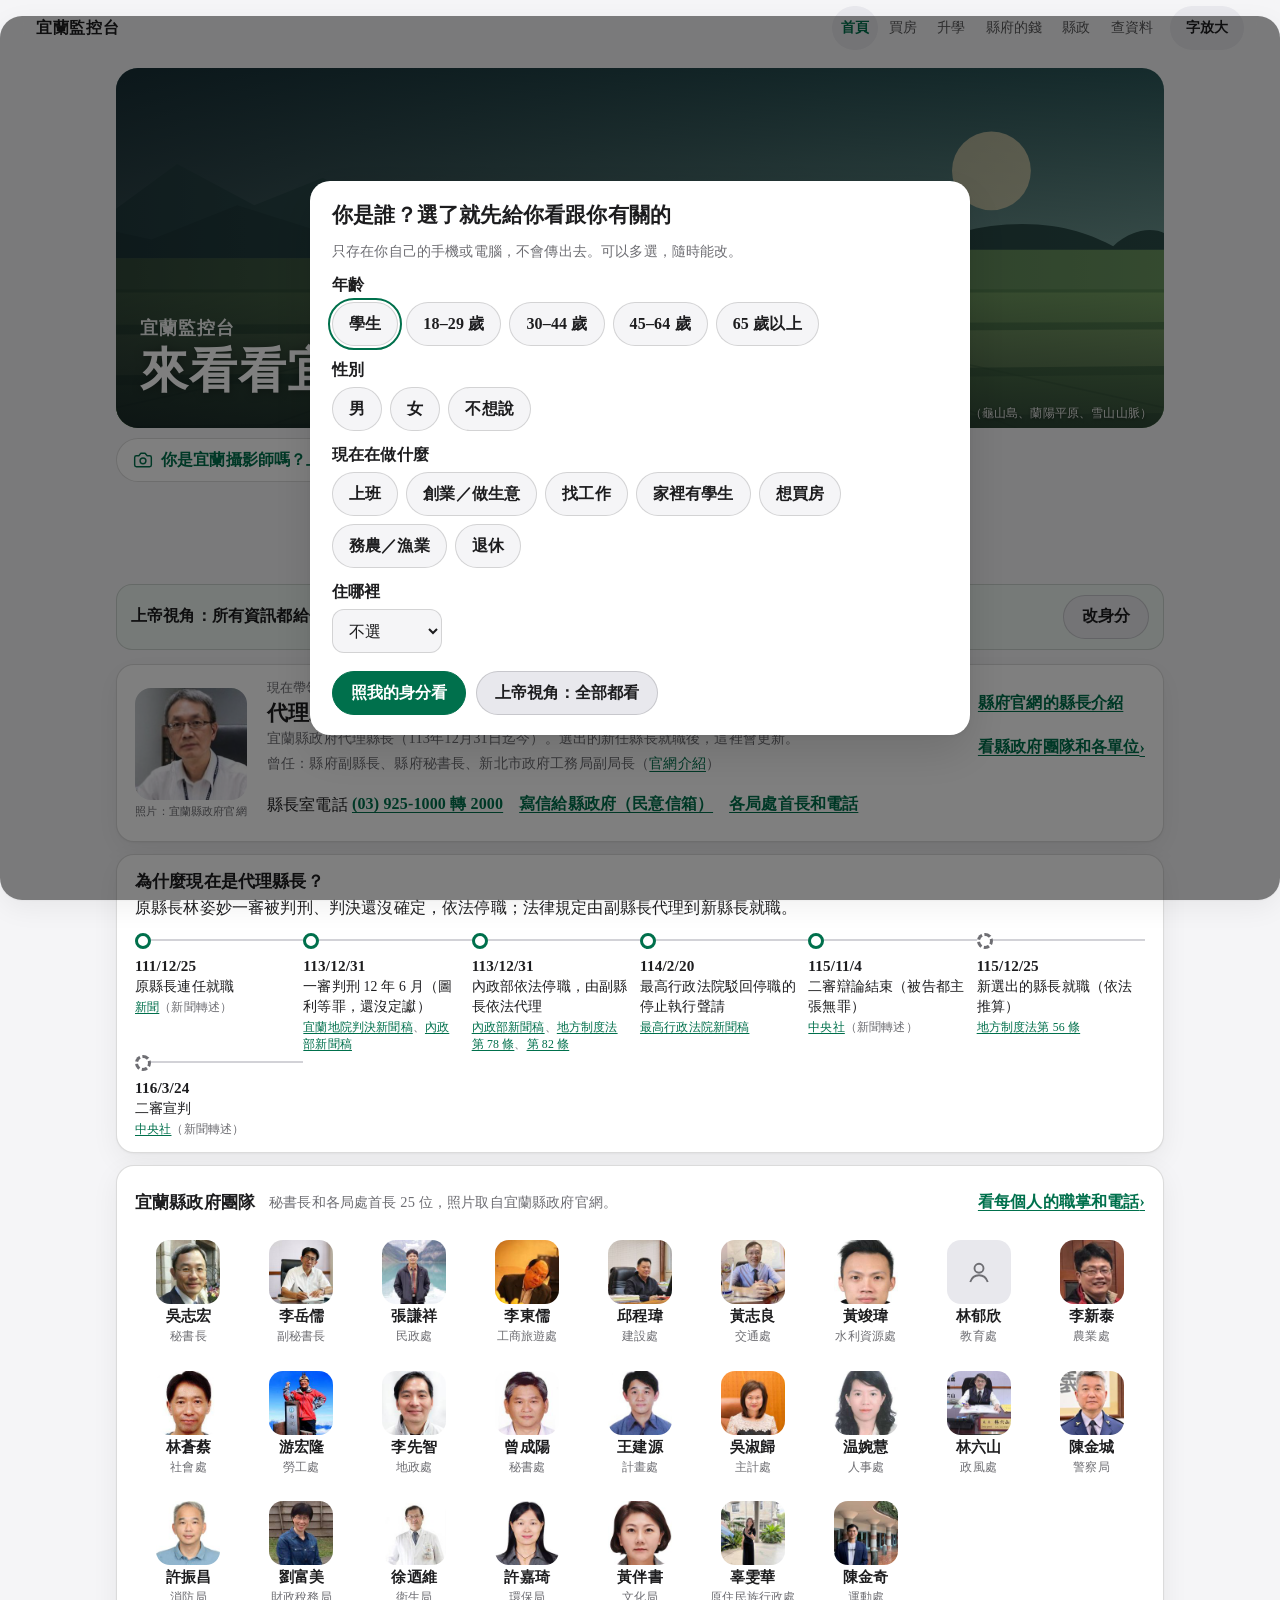
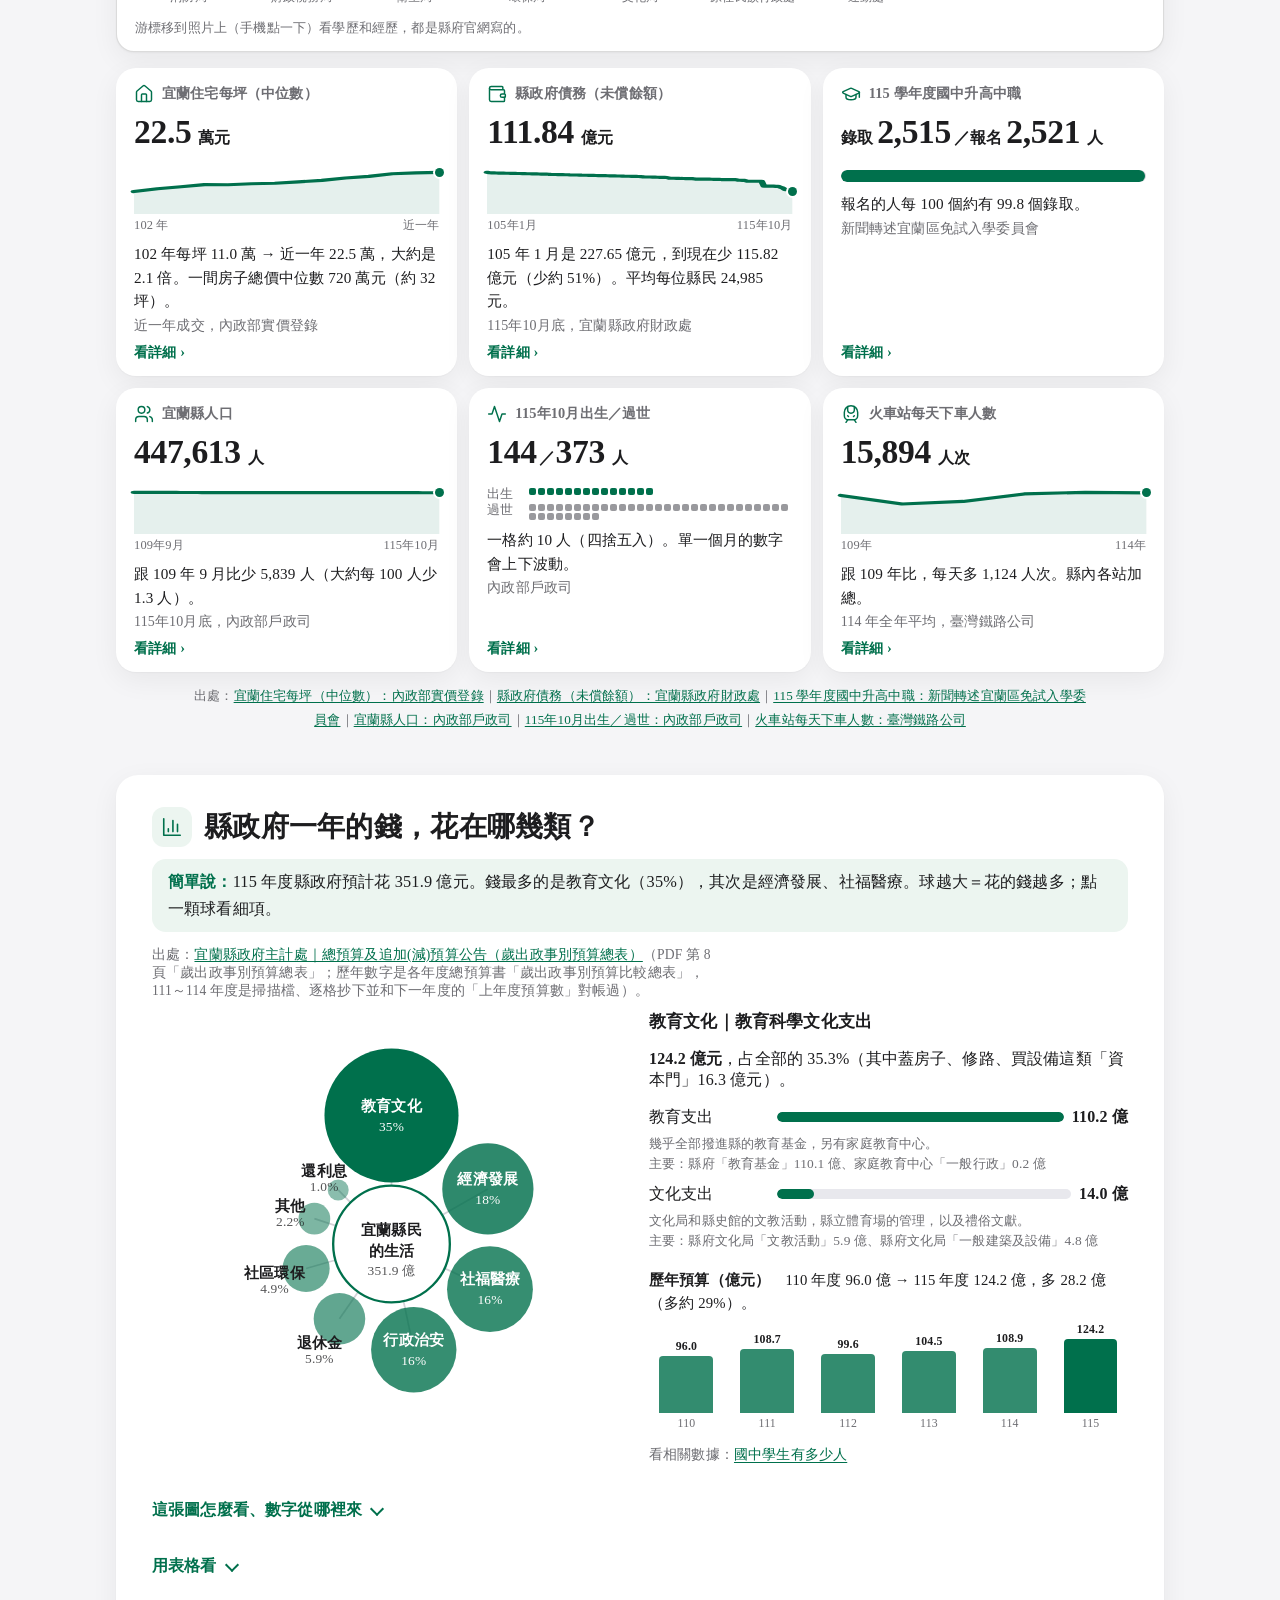
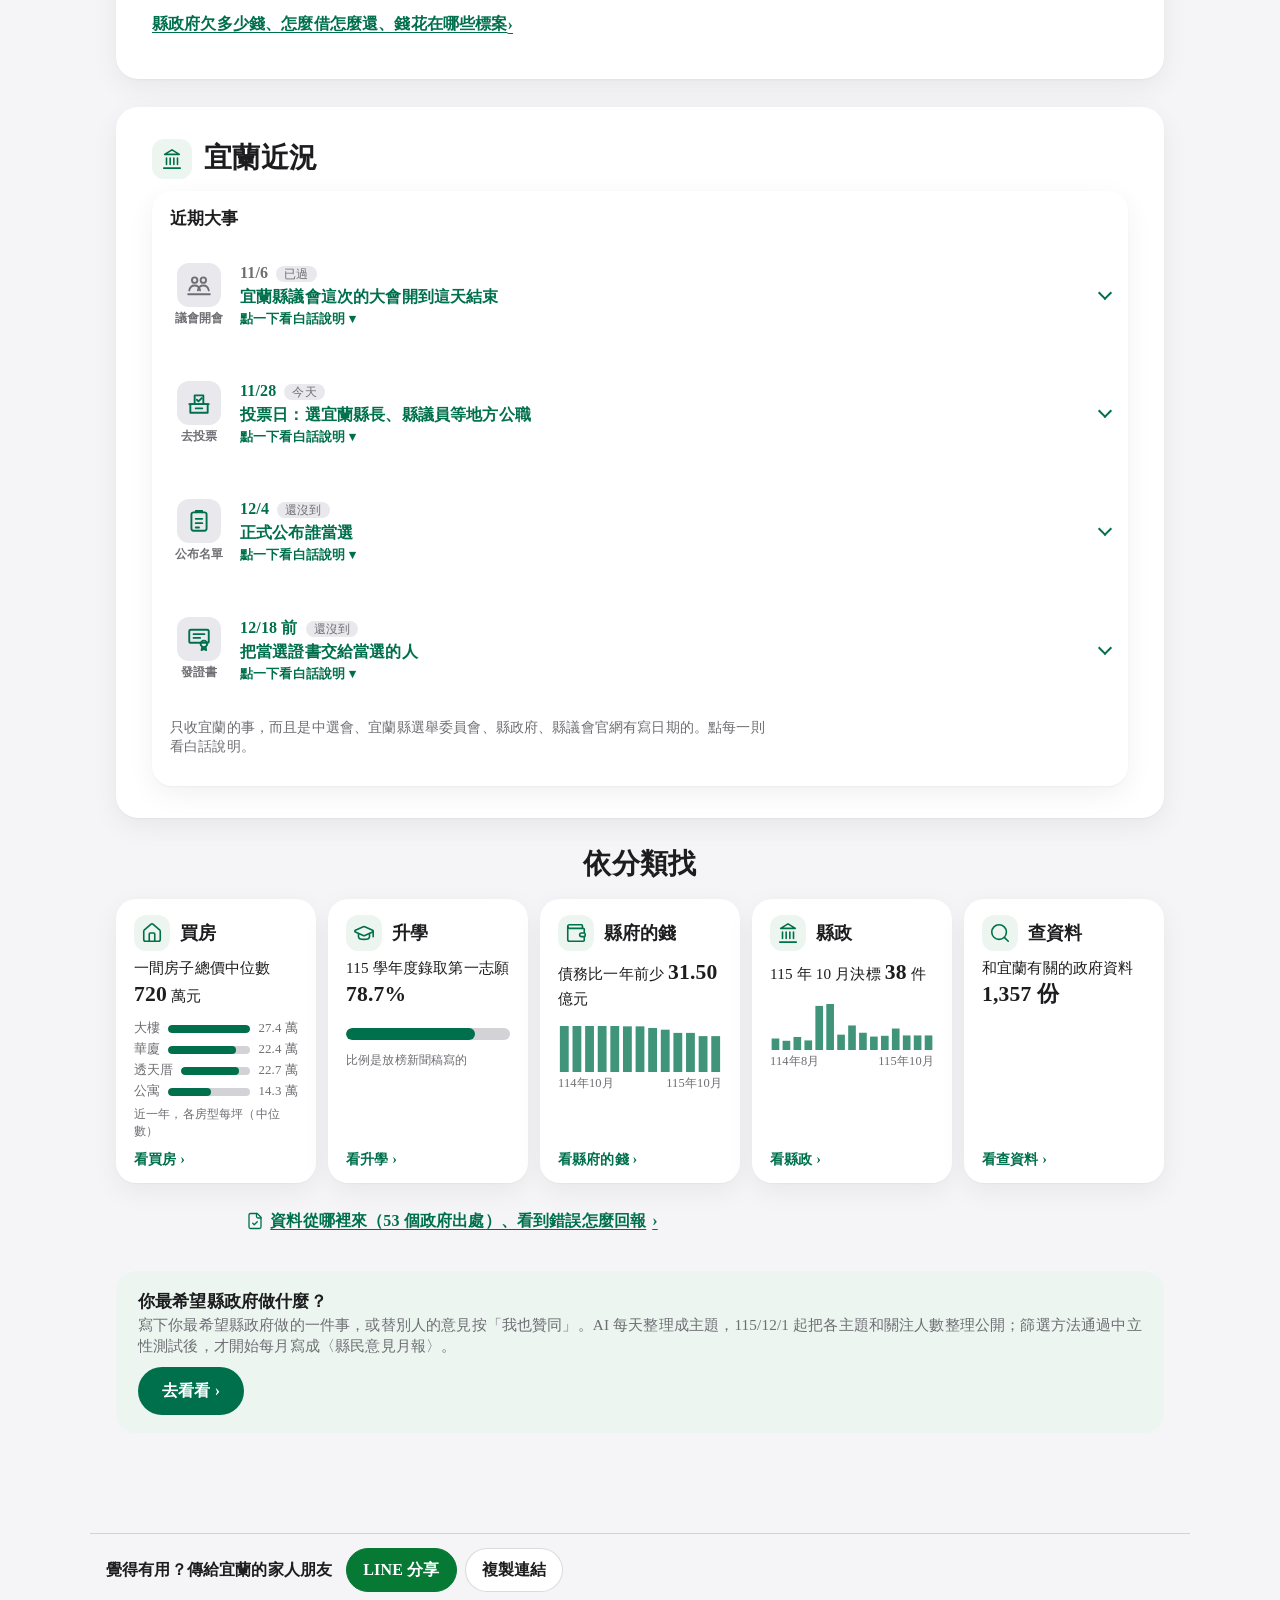
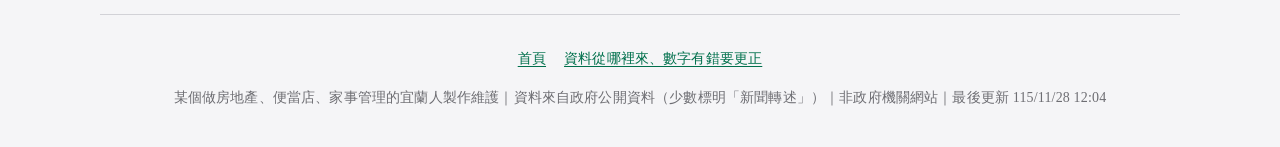
==== index.html @ f39eb2ba "更新 2026-11-28 12:04" ====
<!doctype html>
<html lang="zh-Hant-TW" data-page="home"><head><meta charset="utf-8">
<meta name="viewport" content="width=device-width,initial-scale=1,viewport-fit=cover">
<title>宜蘭監控台</title>
<meta name="description" content="來看看宜蘭的健康狀況：宜蘭縣政府欠多少錢、錢花在哪、辦事要多久、議會通過了什麼，用政府公開資料一頁看懂；每天自動更新，每一個數字都附原始出處（絕大多數是政府資料，少數標明新聞轉述）。非政府機關網站。">
<meta property="og:type" content="website"><meta property="og:title" content="宜蘭監控台"><meta property="og:description" content="來看看宜蘭的健康狀況：宜蘭縣政府欠多少錢、錢花在哪、辦事要多久、議會通過了什麼，用政府公開資料一頁看懂；每天自動更新，每一個數字都附原始出處（絕大多數是政府資料，少數標明新聞轉述）。非政府機關網站。"><meta property="og:url" content="https://yilan.zengzhisui.com/">
<meta name="theme-color" media="(prefers-color-scheme: light)" content="#f5f5f7"><meta name="theme-color" media="(prefers-color-scheme: dark)" content="#000000">
<link rel="stylesheet" href="assets/board.css?v=d60c2013e5"></head><body>
<a class="skip" href="#main">跳到主要內容</a>
<div class="gnav"><div class="gin"><a class="brand" href="./">宜蘭監控台</a><nav id="nav" aria-label="分類"><a href="./" aria-current=page>首頁</a><a href="house/">買房</a><a href="school/">升學</a><a href="money/">縣府的錢</a><a href="gov/">縣政</a><a href="data/">查資料</a></nav><details class="toc" id="toc"><summary>目錄</summary><nav class="tocp" aria-label="全部分類和區塊"><ul><li class=tg>首頁</li><li><a href="./"><span class=ti><svg viewBox="0 0 24 24" fill="none" stroke="currentColor" stroke-width="1.75" stroke-linecap="round" stroke-linejoin="round" aria-hidden="true" focusable="false"><path d="M22 7l-8.5 8.5-5-5L2 17"/><path d="M16 7h6v6"/></svg></span><span class=tt><b>首頁</b><small>一眼看懂、所有分類</small></span></a></li><li class=tg>買房</li><li><a href="house/#house"><span class=ti><svg viewBox="0 0 24 24" fill="none" stroke="currentColor" stroke-width="1.75" stroke-linecap="round" stroke-linejoin="round" aria-hidden="true" focusable="false"><path d="M15 21v-8a1 1 0 0 0-1-1h-4a1 1 0 0 0-1 1v8"/><path d="M3 10a2 2 0 0 1 .709-1.528l7-5.999a2 2 0 0 1 2.582 0l7 5.999A2 2 0 0 1 21 10v9a2 2 0 0 1-2 2H5a2 2 0 0 1-2-2z"/></svg></span><span class=tt><b>房價</b><small>宜蘭的房子多少錢？</small></span></a></li><li><a href="house/#buy"><span class=ti><svg viewBox="0 0 24 24" fill="none" stroke="currentColor" stroke-width="1.75" stroke-linecap="round" stroke-linejoin="round" aria-hidden="true" focusable="false"><rect width="16" height="20" x="4" y="2" rx="2"/><line x1="8" x2="16" y1="6" y2="6"/><line x1="16" x2="16" y1="14" y2="18"/><path d="M16 10h.01"/><path d="M12 10h.01"/><path d="M8 10h.01"/><path d="M12 14h.01"/><path d="M8 14h.01"/><path d="M12 18h.01"/><path d="M8 18h.01"/></svg></span><span class=tt><b>買房試算</b><small>買房試算：各鄉鎮大概要多少錢？</small></span></a></li><li><a href="house/#howbuy"><span class=ti><svg viewBox="0 0 24 24" fill="none" stroke="currentColor" stroke-width="1.75" stroke-linecap="round" stroke-linejoin="round" aria-hidden="true" focusable="false"><path d="M22 7l-8.5 8.5-5-5L2 17"/><path d="M16 7h6v6"/></svg></span><span class=tt><b>買房步驟</b><small>在宜蘭買房要怎麼做？</small></span></a></li><li class=tg>升學</li><li><a href="school/#school"><span class=ti><svg viewBox="0 0 24 24" fill="none" stroke="currentColor" stroke-width="1.75" stroke-linecap="round" stroke-linejoin="round" aria-hidden="true" focusable="false"><path d="M21.42 10.922a1 1 0 0 0-.019-1.838L12.83 5.18a2 2 0 0 0-1.66 0L2.6 9.08a1 1 0 0 0 0 1.832l8.57 3.908a2 2 0 0 0 1.66 0z"/><path d="M22 10v6"/><path d="M6 12.5V16a6 3 0 0 0 12 0v-3.5"/></svg></span><span class=tt><b>升學</b><small>國中升高中職，要幾分才進得去？</small></span></a></li><li class=tg>縣府的錢</li><li><a href="money/#finance"><span class=ti><svg viewBox="0 0 24 24" fill="none" stroke="currentColor" stroke-width="1.75" stroke-linecap="round" stroke-linejoin="round" aria-hidden="true" focusable="false"><path d="M19 7V4a1 1 0 0 0-1-1H5a2 2 0 0 0 0 4h15a1 1 0 0 1 1 1v4h-3a2 2 0 0 0 0 4h3a1 1 0 0 0 1-1v-2a1 1 0 0 0-1-1"/><path d="M3 5v14a2 2 0 0 0 2 2h15a1 1 0 0 0 1-1v-4"/></svg></span><span class=tt><b>欠多少錢</b><small>縣政府欠了多少錢？</small></span></a></li><li><a href="money/#impact"><span class=ti><svg viewBox="0 0 24 24" fill="none" stroke="currentColor" stroke-width="1.75" stroke-linecap="round" stroke-linejoin="round" aria-hidden="true" focusable="false"><path d="M3 3v18h18"/><path d="M18 17V9M13 17V5M8 17v-3"/></svg></span><span class=tt><b>預算分類</b><small>縣政府一年的錢，花在哪幾類？</small></span></a></li><li><a href="money/#tender"><span class=ti><svg viewBox="0 0 24 24" fill="none" stroke="currentColor" stroke-width="1.75" stroke-linecap="round" stroke-linejoin="round" aria-hidden="true" focusable="false"><path d="M6 22V4a2 2 0 0 1 2-2h8a2 2 0 0 1 2 2v18Z"/><path d="M6 12H4a2 2 0 0 0-2 2v6a2 2 0 0 0 2 2h2"/><path d="M18 9h2a2 2 0 0 1 2 2v9a2 2 0 0 1-2 2h-2"/><path d="M10 6h4M10 10h4M10 14h4M10 18h4"/></svg></span><span class=tt><b>錢花在哪</b><small>縣政府的錢花在哪？</small></span></a></li><li class=tg>縣政</li><li><a href="gov/#team"><span class=ti><svg viewBox="0 0 24 24" fill="none" stroke="currentColor" stroke-width="1.75" stroke-linecap="round" stroke-linejoin="round" aria-hidden="true" focusable="false"><path d="M16 21v-2a4 4 0 0 0-4-4H6a4 4 0 0 0-4 4v2"/><circle cx="9" cy="7" r="4"/><path d="M22 21v-2a4 4 0 0 0-3-3.87M16 3.13a4 4 0 0 1 0 7.75"/></svg></span><span class=tt><b>縣府團隊</b><small>縣政府由誰負責？各單位管什麼？</small></span></a></li><li><a href="gov/#speed"><span class=ti><svg viewBox="0 0 24 24" fill="none" stroke="currentColor" stroke-width="1.75" stroke-linecap="round" stroke-linejoin="round" aria-hidden="true" focusable="false"><path d="M10 2h4M12 14l3-3"/><circle cx="12" cy="14" r="8"/></svg></span><span class=tt><b>辦事天數</b><small>政府辦一件事要多久？</small></span></a></li><li><a href="gov/#policy"><span class=ti><svg viewBox="0 0 24 24" fill="none" stroke="currentColor" stroke-width="1.75" stroke-linecap="round" stroke-linejoin="round" aria-hidden="true" focusable="false"><path d="m3 11 18-5v12L3 14v-3z"/><path d="M11.6 16.8a3 3 0 1 1-5.8-1.6"/></svg></span><span class=tt><b>縣府施政</b><small>縣政府最近在做什麼？</small></span></a></li><li><a href="gov/#council"><span class=ti><svg viewBox="0 0 24 24" fill="none" stroke="currentColor" stroke-width="1.75" stroke-linecap="round" stroke-linejoin="round" aria-hidden="true" focusable="false"><path d="M3 22h18M6 18v-7M10 18v-7M14 18v-7M18 18v-7"/><path d="M12 2 20 7H4z"/></svg></span><span class=tt><b>議會</b><small>縣議會通過了什麼？</small></span></a></li><li><a href="gov/#leader"><span class=ti><svg viewBox="0 0 24 24" fill="none" stroke="currentColor" stroke-width="1.75" stroke-linecap="round" stroke-linejoin="round" aria-hidden="true" focusable="false"><path d="M19 21v-2a4 4 0 0 0-4-4H9a4 4 0 0 0-4 4v2"/><circle cx="12" cy="7" r="4"/></svg></span><span class=tt><b>施政摘錄</b><small>縣府施政報告摘錄：做了什麼、正在做什麼</small></span></a></li><li><a href="gov/#voice"><span class=ti><svg viewBox="0 0 24 24" fill="none" stroke="currentColor" stroke-width="1.75" stroke-linecap="round" stroke-linejoin="round" aria-hidden="true" focusable="false"><path d="M21 15a2 2 0 0 1-2 2H7l-4 4V5a2 2 0 0 1 2-2h14a2 2 0 0 1 2 2z"/><path d="M8 9h8M8 13h5"/></svg></span><span class=tt><b>意見箱</b><small>你最希望縣政府做什麼？</small></span></a></li><li class=tg>查資料</li><li><a href="data/#trends"><span class=ti><svg viewBox="0 0 24 24" fill="none" stroke="currentColor" stroke-width="1.75" stroke-linecap="round" stroke-linejoin="round" aria-hidden="true" focusable="false"><path d="M22 7l-8.5 8.5-5-5L2 17"/><path d="M16 7h6v6"/></svg></span><span class=tt><b>趨勢</b><small>宜蘭這幾年怎麼變？</small></span></a></li><li><a href="data/#pop-change"><span class=ti><svg viewBox="0 0 24 24" fill="none" stroke="currentColor" stroke-width="1.75" stroke-linecap="round" stroke-linejoin="round" aria-hidden="true" focusable="false"><path d="M22 12h-4l-3 9L9 3l-3 9H2"/></svg></span><span class=tt><b>出生死亡</b><small>宜蘭每個月生多少寶寶、走了多少人、多少人搬來搬走？</small></span></a></li><li><a href="data/#numbers"><span class=ti><svg viewBox="0 0 24 24" fill="none" stroke="currentColor" stroke-width="1.75" stroke-linecap="round" stroke-linejoin="round" aria-hidden="true" focusable="false"><path d="M3 3v18h18"/><path d="M18 17V9M13 17V5M8 17v-3"/></svg></span><span class=tt><b>基本數字</b><small>宜蘭的基本數字</small></span></a></li><li><a href="data/#radar"><span class=ti><svg viewBox="0 0 24 24" fill="none" stroke="currentColor" stroke-width="1.75" stroke-linecap="round" stroke-linejoin="round" aria-hidden="true" focusable="false"><circle cx="11" cy="11" r="8"/><path d="m21 21-4.3-4.3"/></svg></span><span class=tt><b>找資料</b><small>還有哪些政府資料可以查？</small></span></a></li><li><a href="data/#words"><span class=ti><svg viewBox="0 0 24 24" fill="none" stroke="currentColor" stroke-width="1.75" stroke-linecap="round" stroke-linejoin="round" aria-hidden="true" focusable="false"><path d="M2 3h6a4 4 0 0 1 4 4v14a3 3 0 0 0-3-3H2z"/><path d="M22 3h-6a4 4 0 0 0-4 4v14a3 3 0 0 1 3-3h7z"/></svg></span><span class=tt><b>名詞解釋</b><small>看不懂的詞，看這裡</small></span></a></li><li><a href="data/#about"><span class=ti><svg viewBox="0 0 24 24" fill="none" stroke="currentColor" stroke-width="1.75" stroke-linecap="round" stroke-linejoin="round" aria-hidden="true" focusable="false"><path d="M15 2H6a2 2 0 0 0-2 2v16a2 2 0 0 0 2 2h12a2 2 0 0 0 2-2V7Z"/><path d="M14 2v4a2 2 0 0 0 2 2h4"/><path d="m9 15 2 2 4-4"/></svg></span><span class=tt><b>資料從哪裡來</b><small>資料從哪裡來？有錯怎麼辦？</small></span></a></li></ul></nav></details><span class="btap"><button type="button" id="bigbtn" aria-pressed="false">字放大</button></span></div></div>
<div class="wrap">
<header class="hero hbn" id="top">
<div class=hban><svg class=hart viewBox="0 0 1600 420" preserveAspectRatio="xMidYMid slice" aria-hidden="true">
<defs><linearGradient id=hsky x1=0 y1=0 x2=0 y2=1><stop offset=0 stop-color="#2d5a5c"/><stop offset=.7 stop-color="#8fb8ad"/><stop offset=1 stop-color="#d9e4cf"/></linearGradient>
<linearGradient id=hsea x1=0 y1=0 x2=0 y2=1><stop offset=0 stop-color="#5f9a97"/><stop offset=1 stop-color="#3f7b79"/></linearGradient></defs>
<rect width=1600 height=420 fill="url(#hsky)"/>
<circle cx=1210 cy=120 r=46 fill="#f3e6bd" opacity=.75 />
<path d="M0 205 L90 150 L170 178 L260 112 L350 160 L430 128 L520 176 L610 140 L700 186 L760 205 Z" fill="#46766e"/>
<path d="M0 222 L120 176 L230 200 L330 160 L450 198 L560 172 L680 210 L760 222 Z" fill="#3a675f"/>
<rect x=700 y=212 width=900 height=48 fill="url(#hsea)"/>
<path d="M1120 214 C1150 196 1196 182 1246 182 C1296 182 1330 196 1352 208 C1364 196 1384 186 1404 190 C1420 194 1428 206 1432 214 Z" fill="#2c4f4a"/>
<path d="M0 222 L760 222 L700 212 L1600 212 L1600 260 L0 260 Z" fill="#6e9b63"/>
<path d="M0 258 H1600 V420 H0 Z" fill="#5d8c55"/>
<path d="M0 262 L1600 262 L1600 296 L0 300 Z" fill="#7aa766"/>
<path d="M0 312 L1600 304 L1600 346 L0 360 Z" fill="#87b06f"/>
<path d="M0 372 L1600 356 L1600 400 L0 420 Z" fill="#6f9e60"/>
<path d="M800 262 L640 420 M800 262 L960 420 M800 262 L1240 420 M800 262 L360 420 M800 262 L80 420 M800 262 L1520 420" stroke="#4f7d49" stroke-width="2" opacity=.45 fill=none />
<g fill="#e9e4d4" opacity=.9><rect x=930 y=238 width=26 height=16 rx=2 /><rect x=966 y=232 width=18 height=22 rx=2 /><rect x=1010 y=240 width=30 height=14 rx=2 /><rect x=540 y=242 width=22 height=13 rx=2 /><rect x=572 y=236 width=16 height=19 rx=2 /></g>
</svg><div class=hbt><p class="eyebrow">宜蘭監控台</p><h1>來看看宜蘭的<wbr>健康狀況</h1></div><p class=hbc>插畫：宜蘭監控台自繪（龜山島、蘭陽平原、雪山山脈）</p></div><details class=hup id=upl><summary><svg viewBox="0 0 24 24" fill="none" stroke="currentColor" stroke-width="1.75" stroke-linecap="round" stroke-linejoin="round" aria-hidden="true" focusable="false"><path d="M14.5 4h-5L7 7H4a2 2 0 0 0-2 2v9a2 2 0 0 0 2 2h16a2 2 0 0 0 2-2V9a2 2 0 0 0-2-2h-3l-2.5-3z"/><circle cx="12" cy="13" r="3.5"/></svg>你是宜蘭攝影師嗎？上傳你的宜蘭照</summary><div class=hupb><p><b>審核通過的照片會輪流放在上面的大圖，並標上你的署名。</b></p><form class=upf novalidate><label class=upic><input type=file name=f accept="image/jpeg,image/png,image/webp"><span>選一張照片</span></label><img class=upv alt="你選的照片預覽" hidden><label>在哪裡拍的<select name=town><option value="">選鄉鎮市</option><option>宜蘭市</option><option>羅東鎮</option><option>蘇澳鎮</option><option>頭城鎮</option><option>礁溪鄉</option><option>壯圍鄉</option><option>員山鄉</option><option>冬山鄉</option><option>五結鄉</option><option>三星鄉</option><option>大同鄉</option><option>南澳鄉</option></select></label><label>署名（可不填）<input name=nm maxlength=20 placeholder="宜蘭鄉親" autocomplete=off></label><label>一句話說明（可不填）<input name=cap maxlength=30 placeholder="例：冬山河的早晨" autocomplete=off></label><label class=upck><input type=checkbox name=ok>這是我自己拍的；同意本站免費展示並標上署名，之後可以用查詢碼撤回。</label><input name=hp tabindex=-1 autocomplete=off class=vh aria-hidden=true><button type=submit class=upgo>送出照片</button><p class=upm role=status></p></form><ul class=sub><li>只收宜蘭的風景、街景、生活照；畫面不要有看得出是誰的人臉、車牌、門牌。</li><li>每張先審核才上架；照片會重新壓縮並拿掉拍攝位置等資料，不用留電話。</li></ul><details class=upq><summary>查進度、撤回照片</summary><form class=uqf><label>查詢碼<input name=code maxlength=8 autocomplete=off></label><button type=submit value=status>查進度</button><button type=submit value=withdraw>撤回</button><p class=uqm role=status></p></form></details></div></details>
<p class="tag">房價、升學、縣政府的錢、縣政、所有政府公開資料，點卡片看詳細和出處。</p>
<div class="badges"><span class="badge">非政府機關網站</span><span class="badge">最後更新 115/11/28 12:04</span><span class="badge">每天自動更新</span></div>
</header>
<main id="main">
<div class=idbar hidden><span class=idt></span><span class=idbtn><button type=button class=idch>改身分</button><button type=button class=idgo2>上帝視角</button></span><span class=idpick></span></div>
<section class="hd1 hdg" aria-label="現在帶領宜蘭縣政府的人"><figure class=hdf><img src="assets/team/1_head.jpg" alt="代理縣長 林茂盛 的照片（宜蘭縣政府官網）" width=112 height=112 decoding=async><figcaption>照片：宜蘭縣政府官網</figcaption></figure><span class=hdt><small>現在帶領宜蘭縣政府的人</small><b>代理縣長　林茂盛</b><span class=sub>宜蘭縣政府代理縣長（113年12月31日迄今）。選出的新任縣長就職後，這裡會更新。</span><span class=hdx>曾任：縣府副縣長、縣府秘書長、新北市政府工務局副局長（<a href="https://www.e-land.gov.tw/cp.aspx?n=2700" target="_blank" rel="noopener">官網介紹<span class=vh>（另開新視窗）</span></a>）</span></span><span class=hdc2><span>縣長室電話 <a href="tel:+88639251000,2000">(03) 925-1000 轉 2000</a></span><span><a href="https://www.e-land.gov.tw/cp.aspx?n=2743" target="_blank" rel="noopener">寫信給縣政府（民意信箱）<span class=vh>（另開新視窗）</span></a></span><span><a href="https://www.e-land.gov.tw/cp.aspx?n=2704" target="_blank" rel="noopener">各局處首長和電話<span class=vh>（另開新視窗）</span></a></span></span><span class=hdm><a href="https://www.e-land.gov.tw/cp.aspx?n=2700" target="_blank" rel="noopener">縣府官網的縣長介紹<span class=vh>（另開新視窗）</span></a><a href="gov/#team">看縣政府團隊和各單位 <span aria-hidden=true>›</span></a></span></section><section class=why aria-label="為什麼現在是代理縣長"><h3>為什麼現在是代理縣長？</h3><p>原縣長林姿妙一審被判刑、判決還沒確定，依法停職；法律規定由副縣長代理到新縣長就職。</p><ol class=wtl><li class=""><b>111/12/25</b>原縣長連任就職<span class=sub><a href="https://www.nownews.com/news/6010411" target="_blank" rel="noopener">新聞<span class=vh>（另開新視窗）</span></a>（新聞轉述）</span></li><li class=""><b>113/12/31</b>一審判刑 12 年 6 月（圖利等罪，還沒定讞）<span class=sub><a href="https://www.judicial.gov.tw/tw/cp-1888-1229132-35b47-1.html" target="_blank" rel="noopener">宜蘭地院判決新聞稿<span class=vh>（另開新視窗）</span></a>、<a href="https://www.moi.gov.tw/News_Content.aspx?n=4&amp;s=324430" target="_blank" rel="noopener">內政部新聞稿<span class=vh>（另開新視窗）</span></a></span></li><li class=""><b>113/12/31</b>內政部依法停職，由副縣長依法代理<span class=sub><a href="https://www.moi.gov.tw/News_Content.aspx?n=4&amp;s=324430" target="_blank" rel="noopener">內政部新聞稿<span class=vh>（另開新視窗）</span></a>、<a href="https://law.moj.gov.tw/LawClass/LawSingle.aspx?pcode=A0040003&amp;flno=78" target="_blank" rel="noopener">地方制度法第 78 條<span class=vh>（另開新視窗）</span></a>、<a href="https://law.moj.gov.tw/LawClass/LawSingle.aspx?pcode=A0040003&amp;flno=82" target="_blank" rel="noopener">第 82 條<span class=vh>（另開新視窗）</span></a></span></li><li class=""><b>114/2/20</b>最高行政法院駁回停職的停止執行聲請<span class=sub><a href="https://www.judicial.gov.tw/tw/cp-1888-1257606-994c8-1.html" target="_blank" rel="noopener">最高行政法院新聞稿<span class=vh>（另開新視窗）</span></a></span></li><li class=""><b>115/11/4</b>二審辯論結束（被告都主張無罪）<span class=sub><a href="https://www.cna.com.tw/news/asoc/202611040277.aspx" target="_blank" rel="noopener">中央社<span class=vh>（另開新視窗）</span></a>（新聞轉述）</span></li><li class="fut"><b>115/12/25</b>新選出的縣長就職（依法推算）<span class=sub><a href="https://law.moj.gov.tw/LawClass/LawSingle.aspx?pcode=A0040003&amp;flno=56" target="_blank" rel="noopener">地方制度法第 56 條<span class=vh>（另開新視窗）</span></a></span></li><li class="fut"><b>116/3/24</b>二審宣判<span class=sub><a href="https://www.cna.com.tw/news/asoc/202611040277.aspx" target="_blank" rel="noopener">中央社<span class=vh>（另開新視窗）</span></a>（新聞轉述）</span></li></ol></section><section class=tms aria-label="宜蘭縣政府團隊"><div class=tmh><b>宜蘭縣政府團隊</b><span class=sub>秘書長和各局處首長 25 位，照片取自宜蘭縣政府官網。<span class=tmx>左右滑看全部。</span></span><a href="gov/#team">看每個人的職掌和電話 <span aria-hidden=true>›</span></a></div><ul class=tml><li data-p="2"><a href="gov/#team"><img src="assets/team/2.jpg" alt="" width=64 height=64 loading=lazy decoding=async><b>吳志宏</b><small>秘書長</small></a></li><li data-p="3"><a href="gov/#team"><img src="assets/team/3.jpg" alt="" width=64 height=64 loading=lazy decoding=async><b>李岳儒</b><small>副秘書長</small></a></li><li data-p="4"><a href="gov/#team"><img src="assets/team/4.jpg" alt="" width=64 height=64 loading=lazy decoding=async><b>張謙祥</b><small>民政處</small></a></li><li data-p="5"><a href="gov/#team"><img src="assets/team/5.jpg" alt="" width=64 height=64 loading=lazy decoding=async><b>李東儒</b><small>工商旅遊處</small></a></li><li data-p="6"><a href="gov/#team"><img src="assets/team/6.jpg" alt="" width=64 height=64 loading=lazy decoding=async><b>邱程瑋</b><small>建設處</small></a></li><li data-p="7"><a href="gov/#team"><img src="assets/team/7.jpg" alt="" width=64 height=64 loading=lazy decoding=async><b>黃志良</b><small>交通處</small></a></li><li data-p="8"><a href="gov/#team"><img src="assets/team/8.jpg" alt="" width=64 height=64 loading=lazy decoding=async><b>黃竣瑋</b><small>水利資源處</small></a></li><li data-p="9"><a href="gov/#team"><span class=tsb aria-hidden=true><svg viewBox="0 0 24 24" fill="none" stroke="currentColor" stroke-width="1.5" aria-hidden="true"><circle cx="12" cy="9" r="3.6"/><path d="M5 20c1.2-3.6 3.9-5.4 7-5.4s5.8 1.8 7 5.4"/></svg></span><b>林郁欣</b><small>教育處</small></a></li><li data-p="10"><a href="gov/#team"><img src="assets/team/10.jpg" alt="" width=64 height=64 loading=lazy decoding=async><b>李新泰</b><small>農業處</small></a></li><li data-p="11"><a href="gov/#team"><img src="assets/team/11.jpg" alt="" width=64 height=64 loading=lazy decoding=async><b>林蒼蔡</b><small>社會處</small></a></li><li data-p="12"><a href="gov/#team"><img src="assets/team/12.jpg" alt="" width=64 height=64 loading=lazy decoding=async><b>游宏隆</b><small>勞工處</small></a></li><li data-p="13"><a href="gov/#team"><img src="assets/team/13.jpg" alt="" width=64 height=64 loading=lazy decoding=async><b>李先智</b><small>地政處</small></a></li><li data-p="14"><a href="gov/#team"><img src="assets/team/14.jpg" alt="" width=64 height=64 loading=lazy decoding=async><b>曾成陽</b><small>秘書處</small></a></li><li data-p="15"><a href="gov/#team"><img src="assets/team/15.jpg" alt="" width=64 height=64 loading=lazy decoding=async><b>王建源</b><small>計畫處</small></a></li><li data-p="16"><a href="gov/#team"><img src="assets/team/16.jpg" alt="" width=64 height=64 loading=lazy decoding=async><b>吳淑歸</b><small>主計處</small></a></li><li data-p="17"><a href="gov/#team"><img src="assets/team/17.jpg" alt="" width=64 height=64 loading=lazy decoding=async><b>温婉慧</b><small>人事處</small></a></li><li data-p="18"><a href="gov/#team"><img src="assets/team/18.jpg" alt="" width=64 height=64 loading=lazy decoding=async><b>林六山</b><small>政風處</small></a></li><li data-p="19"><a href="gov/#team"><img src="assets/team/19.jpg" alt="" width=64 height=64 loading=lazy decoding=async><b>陳金城</b><small>警察局</small></a></li><li data-p="20"><a href="gov/#team"><img src="assets/team/20.jpg" alt="" width=64 height=64 loading=lazy decoding=async><b>許振昌</b><small>消防局</small></a></li><li data-p="21"><a href="gov/#team"><img src="assets/team/21.jpg" alt="" width=64 height=64 loading=lazy decoding=async><b>劉富美</b><small>財政稅務局</small></a></li><li data-p="22"><a href="gov/#team"><img src="assets/team/22.jpg" alt="" width=64 height=64 loading=lazy decoding=async><b>徐迺維</b><small>衛生局</small></a></li><li data-p="23"><a href="gov/#team"><img src="assets/team/23.jpg" alt="" width=64 height=64 loading=lazy decoding=async><b>許嘉琦</b><small>環保局</small></a></li><li data-p="24"><a href="gov/#team"><img src="assets/team/24.jpg" alt="" width=64 height=64 loading=lazy decoding=async><b>黃伴書</b><small>文化局</small></a></li><li data-p="25"><a href="gov/#team"><img src="assets/team/25.jpg" alt="" width=64 height=64 loading=lazy decoding=async><b>辜雯華</b><small>原住民族行政處</small></a></li><li data-p="26"><a href="gov/#team"><img src="assets/team/26.jpg" alt="" width=64 height=64 loading=lazy decoding=async><b>陳金奇</b><small>運動處</small></a></li></ul><p class="sub tmtip">游標移到照片上（手機點一下）看學歷和經歷，都是縣府官網寫的。</p></section><script type="application/json" id=tmj>{"2": {"n": "吳志宏", "t": "秘書長", "edu": ["國立宜蘭大學經營管理研究所碩士"], "exp": ["宜蘭縣政府秘書長（112年10月迄今）", "宜蘭縣政府民政處處長", "宜蘭縣政府勞工處處長", "宜蘭縣政府參議", "宜蘭縣政府秘書處處長"], "hon": [], "u": "https://www.e-land.gov.tw/cp.aspx?n=2701", "d": "114-01-09", "go": "gov/#team"}, "3": {"n": "李岳儒", "t": "副秘書長", "edu": ["國立中興大學土木工程學系碩士", "結構工程技師", "台大法律學分班結業"], "exp": ["宜蘭縣政府副秘書長（115年9月迄今）", "宜蘭縣政府水利資源處處長", "宜蘭縣政府工商旅遊處處長", "宜蘭縣政府秘書處新聞科長"], "hon": [], "u": "https://www.e-land.gov.tw/cp.aspx?n=19694", "d": "115-09-14", "go": "gov/#team"}, "4": {"n": "張謙祥", "t": "民政處處長", "edu": ["國立臺灣科技大學營建工程技術學系碩士"], "exp": ["宜蘭縣政府水利資源處副處長", "宜蘭縣政府交通處副處長", "宜蘭縣政府秘書處副處長", "宜蘭縣政府秘書", "宜蘭縣政府建設處建築管理科科長"], "hon": [], "u": "https://civil.e-land.gov.tw/cp.aspx?n=2543", "d": "112-10-02", "go": "gov/#team"}, "5": {"n": "李東儒", "t": "工商旅遊處處長", "edu": ["輔仁大學 大眾傳播研究所"], "exp": ["工商旅遊處處長(108.07.15迄今)", "計畫處處長"], "hon": [], "u": "https://bt.e-land.gov.tw/cp.aspx?n=2789", "d": "114-11-17", "go": "gov/#team"}, "6": {"n": "邱程瑋", "t": "建設處處長", "edu": ["國立成功大學都市計劃學系碩士"], "exp": ["宜蘭縣政府建設處副處長", "建設處建築管理科科長", "建設處國土計畫科科長", "建設處城鄉計畫科科長", "建設處技正"], "hon": [], "u": "https://eadept.e-land.gov.tw/cp.aspx?n=2882", "d": "115-02-02", "go": "gov/#team"}, "7": {"n": "黃志良", "t": "交通處處長", "edu": ["逢甲大學都市計畫學系畢業"], "exp": ["宜蘭縣政府建設局技正、課長。", "交通部臺灣鐵路管理局正工程司。", "國立臺灣傳統藝術總處籌備處技正。", "宜蘭縣政府建設處副處長。", "宜蘭縣政府地政處處長、建設處處長。"], "hon": [], "u": "https://trp.e-land.gov.tw/cp.aspx?n=15453", "d": "115-01-30", "go": "gov/#team"}, "8": {"n": "黃竣瑋", "t": "水利資源處處長", "edu": [], "exp": [], "hon": [], "u": "https://wres.e-land.gov.tw/cp.aspx?n=2412", "d": "115-09-15", "go": "gov/#team"}, "9": {"n": "林郁欣", "t": "教育處處長", "edu": ["國立中山大學政治學研究所碩士(1996年元月畢業)"], "exp": ["宜蘭縣政府教育處處長", "文化部簡任秘書", "文化部文化資源司科長、視察、專員", "110年文化部模範公務人員", "宜蘭縣政府教育處學管科、體健科、課發科科長"], "hon": ["110年薦任公務人員晉升簡任官等訓練及格", "95年高考教育行政類科及格", "國小教師證"], "u": "https://2blog.ilc.edu.tw/26060/2023/01/16/%e4%bb%a3%e7%90%86%e8%99%95%e9%95%b7%e7%b0%a1%e4%bb%8b/", "d": "", "go": "gov/#team"}, "10": {"n": "李新泰", "t": "農業處處長", "edu": ["國立臺灣海洋大學 漁業經濟研究所 碩士"], "exp": ["宜蘭縣政府 農業處 處長", "宜蘭縣政府 首長室 參議", "宜蘭縣政府 建設處 處長", "宜蘭縣政府 計畫處 處長", "宜蘭縣政府 計畫處 副處長"], "hon": ["108薦任公務人員晉升簡任官等訓練 及格", "91基層公務人員考試三等考試 及格", "90基層公務人員考試丙等考試 及格"], "u": "https://agri.e-land.gov.tw/cp.aspx?n=3037", "d": "112-03-10", "go": "gov/#team"}, "11": {"n": "林蒼蔡", "t": "社會處處長", "edu": ["空中行專"], "exp": ["宜蘭縣政府警察局警員", "宜蘭縣羅東鎮公所里幹事、課員", "宜蘭縣政府兵役課股長", "行政院農業委員會林務局羅東林區管理處課員、股長、專員、課長"], "hon": [], "u": "https://sntroot.e-land.gov.tw/cp.aspx?n=10491", "d": "114-09-22", "go": "gov/#team"}, "12": {"n": "游宏隆", "t": "勞工處處長", "edu": ["佛光人文社會學院管理學碩士"], "exp": ["宜蘭縣政府參議。", "宜蘭縣政府民政處處長。", "宜蘭縣政府民政處副處長。", "宜蘭縣政府秘書。", "宜蘭縣羅東鎮戶政事務所主任。"], "hon": [], "u": "https://labor.e-land.gov.tw/cp.aspx?n=3104", "d": "114-01-23", "go": "gov/#team"}, "13": {"n": "李先智", "t": "地政處處長", "edu": ["國立台北大學都市計畫研究所畢業"], "exp": ["新北市地政局重劃科股長、專員、科長"], "hon": [], "u": "https://land.e-land.gov.tw/cp.aspx?n=18384", "d": "115-02-24", "go": "gov/#team"}, "14": {"n": "曾成陽", "t": "秘書處處長", "edu": ["大學"], "exp": ["羅東鎮公所主任秘書"], "hon": [], "u": "https://ms.e-land.gov.tw/cp.aspx?n=2331", "d": "109-03-17", "go": "gov/#team"}, "15": {"n": "王建源", "t": "計畫處處長", "edu": ["大漢工商專科學校"], "exp": ["宜蘭縣政府參議", "宜蘭縣政府秘書處處長", "宜蘭縣政府秘書", "宜蘭縣政府工務局（處）技正、課長、副局長（副處長）", "宜蘭縣政府建設局課長"], "hon": ["100年簡任升官等訓練", "88年中央暨地方機關公務人員薦任升等考試", "79年丙等基層特考"], "u": "https://planning.e-land.gov.tw/cp.aspx?n=3202", "d": "114-01-10", "go": "gov/#team"}, "16": {"n": "吳淑歸", "t": "主計處處長", "edu": ["國立宜蘭大學高階經營管理碩士"], "exp": ["財政部會計處專門委員", "宜蘭縣議會會計室主任", "宜蘭縣政府主計處副處長"], "hon": [], "u": "https://bgacst.e-land.gov.tw/cp.aspx?n=2469", "d": "114-01-06", "go": "gov/#team"}, "17": {"n": "温婉慧", "t": "人事處處長", "edu": ["佛光大學公共事務學系碩士", "國立中興大學公共行政學系學士"], "exp": ["宜蘭縣政府人事處處長", "宜蘭縣政府人事處副處長", "宜蘭縣政府人事處組編科科長", "宜蘭縣政府人事處人力科科長", "宜蘭縣政府人事室考訓課課長"], "hon": ["110年薦任公務人員晉升簡任官等訓練及格", "80年交通事業公路人員升資考試員級晉高員級考試人事行政科", "70年全國性公務人員普通考試人事行政科"], "u": "https://personnel.e-land.gov.tw/cp.aspx?n=2900", "d": "115-09-03", "go": "gov/#team"}, "18": {"n": "林六山", "t": "政風處處長", "edu": [], "exp": ["宜蘭縣政府政風處處長(113年1月迄今)", "宜蘭縣政府政風處副處長", "財政部關務署臺北關政風室主任", "國防部政風室科長", "交通部鐵路管理局政風室科長"], "hon": [], "u": "https://ethics.e-land.gov.tw/cp.aspx?n=2988", "d": "113-06-21", "go": "gov/#team"}, "19": {"n": "陳金城", "t": "警察局局長", "edu": ["中央警察大學行政警察學系64期", "中華科技大學健康科技研究所"], "exp": ["內政部警政署署長室專員", "臺北市政府警察局主任秘書室專員", "臺北市政府警察局交通警察大隊副大隊長", "臺北市政府警察局中正第二分局副分局長", "臺北市政府警察局捷運警察隊隊長"], "hon": [], "u": "https://www.ilcpb.gov.tw/cp.aspx?n=16337", "d": "115-08-21", "go": "gov/#team"}, "20": {"n": "許振昌", "t": "消防局局長", "edu": ["中央警察大學消防學系畢業。"], "exp": ["宜蘭縣警察局消防警察隊分隊長。", "宜蘭縣政府消防局課員。", "宜蘭縣政府消防局副大隊長。", "宜蘭縣政府消防局主任。", "宜蘭縣政府消防局科長。"], "hon": [], "u": "https://fire.e-land.gov.tw/cp.aspx?n=5966", "d": "115-09-09", "go": "gov/#team"}, "21": {"n": "劉富美", "t": "財政稅務局局長", "edu": ["佛光人文社會學院管理學碩士"], "exp": ["宜蘭縣政府財政稅務局局長", "宜蘭縣政府參議", "宜蘭縣政府地方稅務局局長", "社會處處長、勞工處處長、勞工處副處長、工商旅遊處副處長"], "hon": ["78年特種考試臺灣省基層公務人員考試乙等考試會計審計科", "101年薦任公務人員晉升簡任官等訓練及格"], "u": "https://www.iltb.gov.tw/cp.aspx?n=16810", "d": "115-02-09", "go": "gov/#team"}, "22": {"n": "徐迺維", "t": "衛生局局長", "edu": ["國立陽明大學醫學院公共衛生研究所公共衛生學博士", "美國哈佛大學公共衛生學院公共衛生碩士（醫院管理）", "國立陽明大學醫學院醫學士"], "exp": ["國立陽明大學醫學院部定兼任助理教授", "國立陽明大學附設醫院社區醫學中心主任", "國立陽明大學附設醫院副院長", "衛生署宜蘭醫院副院長", "衛生署宜蘭醫院醫務秘書"], "hon": ["中華民國心臟學會理事", "中華民國重症醫學會理事", "中華民國國立陽明大學校友總會第四屆理事長"], "u": "https://www.ilshb.gov.tw/cp.aspx?n=15695", "d": "115-05-13", "go": "gov/#team"}, "23": {"n": "許嘉琦", "t": "環保局局長", "edu": ["國立台灣大學環境工程學研究所碩士"], "exp": ["新北市政府環境保護局 技正、科長、主任、專門委員、簡任技正", "臺北縣政府環境保護局 技佐、技士、股長、技正", "臺北市政府環境保護局衛生稽查大隊 技佐", "行政院環境保護署 約聘人員"], "hon": [], "u": "https://www.ilepb.gov.tw/About/Director.aspx", "d": "", "go": "gov/#team"}, "24": {"n": "黃伴書", "t": "文化局局長", "edu": ["MBA in Marketing/University of Houston, Houston,Texas,USA."], "exp": ["宜蘭縣政府文化局局長(112年1月30日- 迄今 )", "英國威治伍德家居精品公司亞太區首席顧問", "美國康泰納仕綜合媒體集團出版人", "美國赫斯特媒體出版集團營運總監、廣告總監", "MOOK城邦出版集團廣告經理、新新聞週刊行銷經理"], "hon": [], "u": "https://www.ilccb.gov.tw/cp.aspx?n=10207", "d": "113-07-18", "go": "gov/#team"}, "25": {"n": "辜雯華", "t": "原住民族行政處處長", "edu": ["國立嘉義大學企業管理學系博士"], "exp": ["南投縣政府 原住民族行政局（局長）", "宜蘭縣政府 民政處　（原住民行政課課長）", "宜蘭縣政府 縣長室　（秘書）", "宜蘭縣政府 文化局　（副局長）", "宜蘭縣政府 民政處　（副處長）"], "hon": [], "u": "https://aborigines.e-land.gov.tw/cp.aspx?n=5950", "d": "115-02-05", "go": "gov/#team"}, "26": {"n": "陳金奇", "t": "運動處處長", "edu": ["國立臺灣師範大學教育心理與輔導學系博士"], "exp": ["宜蘭縣政府教育處處長", "宜蘭縣政府教育處副處長", "宜蘭縣政府教育處教育資源管理科科長", "宜蘭縣政府教育處學務管理科科長", "宜蘭縣政府教育處體育保健科科長"], "hon": [], "u": "https://gym.e-land.gov.tw/cp.aspx?n=6745", "d": "115-10-06", "go": "gov/#team"}}</script><div id=tmpop role=tooltip hidden></div>
<div class="glance" id="glance"><h2 class="vh">一眼看懂</h2><div class="tiles"><a class=tile data-k="house" href="house/#house"><div class=tl><svg viewBox="0 0 24 24" fill="none" stroke="currentColor" stroke-width="1.75" stroke-linecap="round" stroke-linejoin="round" aria-hidden="true" focusable="false"><path d="M15 21v-8a1 1 0 0 0-1-1h-4a1 1 0 0 0-1 1v8"/><path d="M3 10a2 2 0 0 1 .709-1.528l7-5.999a2 2 0 0 1 2.582 0l7 5.999A2 2 0 0 1 21 10v9a2 2 0 0 1-2 2H5a2 2 0 0 1-2-2z"/></svg>宜蘭住宅每坪（中位數）</div><div class=tv><b>22.5</b> 萬元</div><div class=spk role=img aria-label="每坪中位數從民國102年到近一年的變化"><div class=spw><svg viewBox="0 0 100 32" preserveAspectRatio="none" aria-hidden=true><path class=sa d="M0.00,16.36 L7.69,14.44 L15.38,13.06 L23.08,11.57 L30.77,11.68 L38.46,10.94 L46.15,10.62 L53.85,9.61 L61.54,8.62 L69.23,6.92 L76.92,5.84 L84.62,3.99 L92.31,3.38 L100.00,3.00 L100,32 L0,32 Z"/><path class=sl d="M0.00,16.36 L7.69,14.44 L15.38,13.06 L23.08,11.57 L30.77,11.68 L38.46,10.94 L46.15,10.62 L53.85,9.61 L61.54,8.62 L69.23,6.92 L76.92,5.84 L84.62,3.99 L92.31,3.38 L100.00,3.00" vector-effect=non-scaling-stroke/></svg><span class=sd style="left:100.0%;top:9.4%"></span></div><div class=sx><span>102 年</span><span>近一年</span></div></div><p class=say>102 年每坪 11.0 萬 → 近一年 22.5 萬，大約是 2.1 倍。一間房子總價中位數 720 萬元（約 32 坪）。</p><div class=tn>近一年成交，內政部實價登錄</div><div class=tm>看詳細 <span aria-hidden=true>›</span></div></a><a class=tile data-k="finance" href="money/#finance"><div class=tl><svg viewBox="0 0 24 24" fill="none" stroke="currentColor" stroke-width="1.75" stroke-linecap="round" stroke-linejoin="round" aria-hidden="true" focusable="false"><path d="M19 7V4a1 1 0 0 0-1-1H5a2 2 0 0 0 0 4h15a1 1 0 0 1 1 1v4h-3a2 2 0 0 0 0 4h3a1 1 0 0 0 1-1v-2a1 1 0 0 0-1-1"/><path d="M3 5v14a2 2 0 0 0 2 2h15a1 1 0 0 0 1-1v-4"/></svg>縣政府債務（未償餘額）</div><div class=tv><b>111.84</b> 億元</div><div class=spk role=img aria-label="縣政府債務從105 年 1 月到115 年 10 月的變化"><div class=spw><svg viewBox="0 0 100 32" preserveAspectRatio="none" aria-hidden=true><path class=sa d="M0.00,3.00 L0.78,3.31 L1.55,3.40 L2.33,3.43 L3.10,3.49 L3.88,3.56 L4.65,3.58 L5.43,3.60 L6.20,3.65 L6.98,3.66 L7.75,3.70 L8.53,3.77 L9.30,3.79 L10.08,3.80 L10.85,3.82 L11.63,3.90 L12.40,3.94 L13.18,3.98 L13.95,4.03 L14.73,4.05 L15.50,4.06 L16.28,4.11 L17.05,4.15 L17.83,4.23 L18.60,4.24 L19.38,4.26 L20.16,4.39 L20.93,4.47 L21.71,4.51 L22.48,4.55 L23.26,4.60 L24.03,4.62 L24.81,4.63 L25.58,4.68 L26.36,4.72 L27.13,4.80 L27.91,4.85 L28.68,4.87 L29.46,4.89 L30.23,4.93 L31.01,5.00 L31.78,5.03 L32.56,5.06 L33.33,5.11 L34.11,5.13 L34.88,5.15 L35.66,5.22 L36.43,5.25 L37.21,5.31 L37.98,5.32 L38.76,5.34 L39.53,5.38 L40.31,5.45 L41.09,5.49 L41.86,5.51 L42.64,5.56 L43.41,5.58 L44.19,5.60 L44.96,5.67 L45.74,5.71 L46.51,5.76 L47.29,5.78 L48.06,5.80 L48.84,5.84 L49.61,5.91 L50.39,5.95 L51.16,6.20 L51.94,6.25 L52.71,6.27 L53.49,6.28 L54.26,6.36 L55.04,6.40 L55.81,6.45 L56.59,6.47 L57.36,6.48 L58.14,6.52 L58.91,6.60 L59.69,7.09 L60.47,7.11 L61.24,7.16 L62.02,7.18 L62.79,7.19 L63.57,7.27 L64.34,7.31 L65.12,7.37 L65.89,7.38 L66.67,7.40 L67.44,7.43 L68.22,7.72 L68.99,7.73 L69.77,7.75 L70.54,7.76 L71.32,7.77 L72.09,7.78 L72.87,7.79 L73.64,7.80 L74.42,7.92 L75.19,7.92 L75.97,7.92 L76.74,8.04 L77.52,8.04 L78.29,8.04 L79.07,8.05 L79.84,8.05 L80.62,8.05 L81.40,8.05 L82.17,8.50 L82.95,8.50 L83.72,8.63 L84.50,8.63 L85.27,9.20 L86.05,9.20 L86.82,9.20 L87.60,9.20 L88.37,9.20 L89.15,9.20 L89.92,9.20 L90.70,12.63 L91.47,12.63 L92.25,12.63 L93.02,12.63 L93.80,12.63 L94.57,12.75 L95.35,12.75 L96.12,13.33 L96.90,13.94 L97.67,15.09 L98.45,15.09 L99.22,16.23 L100.00,16.23 L100,32 L0,32 Z"/><path class=sl d="M0.00,3.00 L0.78,3.31 L1.55,3.40 L2.33,3.43 L3.10,3.49 L3.88,3.56 L4.65,3.58 L5.43,3.60 L6.20,3.65 L6.98,3.66 L7.75,3.70 L8.53,3.77 L9.30,3.79 L10.08,3.80 L10.85,3.82 L11.63,3.90 L12.40,3.94 L13.18,3.98 L13.95,4.03 L14.73,4.05 L15.50,4.06 L16.28,4.11 L17.05,4.15 L17.83,4.23 L18.60,4.24 L19.38,4.26 L20.16,4.39 L20.93,4.47 L21.71,4.51 L22.48,4.55 L23.26,4.60 L24.03,4.62 L24.81,4.63 L25.58,4.68 L26.36,4.72 L27.13,4.80 L27.91,4.85 L28.68,4.87 L29.46,4.89 L30.23,4.93 L31.01,5.00 L31.78,5.03 L32.56,5.06 L33.33,5.11 L34.11,5.13 L34.88,5.15 L35.66,5.22 L36.43,5.25 L37.21,5.31 L37.98,5.32 L38.76,5.34 L39.53,5.38 L40.31,5.45 L41.09,5.49 L41.86,5.51 L42.64,5.56 L43.41,5.58 L44.19,5.60 L44.96,5.67 L45.74,5.71 L46.51,5.76 L47.29,5.78 L48.06,5.80 L48.84,5.84 L49.61,5.91 L50.39,5.95 L51.16,6.20 L51.94,6.25 L52.71,6.27 L53.49,6.28 L54.26,6.36 L55.04,6.40 L55.81,6.45 L56.59,6.47 L57.36,6.48 L58.14,6.52 L58.91,6.60 L59.69,7.09 L60.47,7.11 L61.24,7.16 L62.02,7.18 L62.79,7.19 L63.57,7.27 L64.34,7.31 L65.12,7.37 L65.89,7.38 L66.67,7.40 L67.44,7.43 L68.22,7.72 L68.99,7.73 L69.77,7.75 L70.54,7.76 L71.32,7.77 L72.09,7.78 L72.87,7.79 L73.64,7.80 L74.42,7.92 L75.19,7.92 L75.97,7.92 L76.74,8.04 L77.52,8.04 L78.29,8.04 L79.07,8.05 L79.84,8.05 L80.62,8.05 L81.40,8.05 L82.17,8.50 L82.95,8.50 L83.72,8.63 L84.50,8.63 L85.27,9.20 L86.05,9.20 L86.82,9.20 L87.60,9.20 L88.37,9.20 L89.15,9.20 L89.92,9.20 L90.70,12.63 L91.47,12.63 L92.25,12.63 L93.02,12.63 L93.80,12.63 L94.57,12.75 L95.35,12.75 L96.12,13.33 L96.90,13.94 L97.67,15.09 L98.45,15.09 L99.22,16.23 L100.00,16.23" vector-effect=non-scaling-stroke/></svg><span class=sd style="left:100.0%;top:50.7%"></span></div><div class=sx><span>105年1月</span><span>115年10月</span></div></div><p class=say>105 年 1 月是 227.65 億元，到現在少 115.82 億元（少約 51%）。平均每位縣民 24,985 元。</p><div class=tn>115年10月底，宜蘭縣政府財政處</div><div class=tm>看詳細 <span aria-hidden=true>›</span></div></a><a class=tile data-k="school" href="school/#school"><div class=tl><svg viewBox="0 0 24 24" fill="none" stroke="currentColor" stroke-width="1.75" stroke-linecap="round" stroke-linejoin="round" aria-hidden="true" focusable="false"><path d="M21.42 10.922a1 1 0 0 0-.019-1.838L12.83 5.18a2 2 0 0 0-1.66 0L2.6 9.08a1 1 0 0 0 0 1.832l8.57 3.908a2 2 0 0 0 1.66 0z"/><path d="M22 10v6"/><path d="M6 12.5V16a6 3 0 0 0 12 0v-3.5"/></svg>115 學年度國中升高中職</div><div class=tv>錄取 <b>2,515</b>／報名 <b>2,521</b> 人</div><div class=spb role=img aria-label="錄取率 99.8%"><div class=spf style="width:99.8%"></div></div><p class=say>報名的人每 100 個約有 99.8 個錄取。</p><div class=tn>新聞轉述宜蘭區免試入學委員會</div><div class=tm>看詳細 <span aria-hidden=true>›</span></div></a><a class=tile data-k="numbers" href="data/#numbers"><div class=tl><svg viewBox="0 0 24 24" fill="none" stroke="currentColor" stroke-width="1.75" stroke-linecap="round" stroke-linejoin="round" aria-hidden="true" focusable="false"><path d="M16 21v-2a4 4 0 0 0-4-4H6a4 4 0 0 0-4 4v2"/><circle cx="9" cy="7" r="4"/><path d="M22 21v-2a4 4 0 0 0-3-3.87M16 3.13a4 4 0 0 1 0 7.75"/></svg>宜蘭縣人口</div><div class=tv><b>447,613</b> 人</div><div class=spk role=img aria-label="戶籍人口從109 年 9 月到115 年 10 月的變化"><div class=spw><svg viewBox="0 0 100 32" preserveAspectRatio="none" aria-hidden=true><path class=sa d="M0.00,3.00 L1.39,3.01 L2.78,3.01 L4.17,3.02 L5.56,3.03 L6.94,3.04 L8.33,3.05 L9.72,3.06 L11.11,3.06 L12.50,3.07 L13.89,3.09 L15.28,3.10 L16.67,3.12 L18.06,3.13 L19.44,3.14 L20.83,3.16 L22.22,3.17 L23.61,3.19 L25.00,3.23 L26.39,3.26 L27.78,3.26 L29.17,3.26 L30.56,3.26 L31.94,3.25 L33.33,3.26 L34.72,3.25 L36.11,3.26 L37.50,3.25 L38.89,3.23 L40.28,3.23 L41.67,3.23 L43.06,3.22 L44.44,3.21 L45.83,3.21 L47.22,3.20 L48.61,3.19 L50.00,3.20 L51.39,3.20 L52.78,3.20 L54.17,3.20 L55.56,3.21 L56.94,3.22 L58.33,3.23 L59.72,3.23 L61.11,3.23 L62.50,3.23 L63.89,3.24 L65.28,3.24 L66.67,3.25 L68.06,3.24 L69.44,3.24 L70.83,3.24 L72.22,3.23 L73.61,3.19 L75.00,3.19 L76.39,3.16 L77.78,3.17 L79.17,3.18 L80.56,3.19 L81.94,3.20 L83.33,3.21 L84.72,3.22 L86.11,3.24 L87.50,3.25 L88.89,3.26 L90.28,3.27 L91.67,3.27 L93.06,3.27 L94.44,3.28 L95.83,3.29 L97.22,3.31 L98.61,3.32 L100.00,3.33 L100,32 L0,32 Z"/><path class=sl d="M0.00,3.00 L1.39,3.01 L2.78,3.01 L4.17,3.02 L5.56,3.03 L6.94,3.04 L8.33,3.05 L9.72,3.06 L11.11,3.06 L12.50,3.07 L13.89,3.09 L15.28,3.10 L16.67,3.12 L18.06,3.13 L19.44,3.14 L20.83,3.16 L22.22,3.17 L23.61,3.19 L25.00,3.23 L26.39,3.26 L27.78,3.26 L29.17,3.26 L30.56,3.26 L31.94,3.25 L33.33,3.26 L34.72,3.25 L36.11,3.26 L37.50,3.25 L38.89,3.23 L40.28,3.23 L41.67,3.23 L43.06,3.22 L44.44,3.21 L45.83,3.21 L47.22,3.20 L48.61,3.19 L50.00,3.20 L51.39,3.20 L52.78,3.20 L54.17,3.20 L55.56,3.21 L56.94,3.22 L58.33,3.23 L59.72,3.23 L61.11,3.23 L62.50,3.23 L63.89,3.24 L65.28,3.24 L66.67,3.25 L68.06,3.24 L69.44,3.24 L70.83,3.24 L72.22,3.23 L73.61,3.19 L75.00,3.19 L76.39,3.16 L77.78,3.17 L79.17,3.18 L80.56,3.19 L81.94,3.20 L83.33,3.21 L84.72,3.22 L86.11,3.24 L87.50,3.25 L88.89,3.26 L90.28,3.27 L91.67,3.27 L93.06,3.27 L94.44,3.28 L95.83,3.29 L97.22,3.31 L98.61,3.32 L100.00,3.33" vector-effect=non-scaling-stroke/></svg><span class=sd style="left:100.0%;top:10.4%"></span></div><div class=sx><span>109年9月</span><span>115年10月</span></div></div><p class=say>跟 109 年 9 月比少 5,839 人（大約每 100 人少 1.3 人）。</p><div class=tn>115年10月底，內政部戶政司</div><div class=tm>看詳細 <span aria-hidden=true>›</span></div></a><a class=tile data-k="pop-change" href="data/#pop-change"><div class=tl><svg viewBox="0 0 24 24" fill="none" stroke="currentColor" stroke-width="1.75" stroke-linecap="round" stroke-linejoin="round" aria-hidden="true" focusable="false"><path d="M22 12h-4l-3 9L9 3l-3 9H2"/></svg>115年10月出生／過世</div><div class=tv><b>144</b>／<b>373</b> 人</div><div class=pg role=img aria-label="出生 144 人、過世 373 人，一格約 10 人"><div class=pgr><span class=pgl>出生</span><span class="pgc"><i></i><i></i><i></i><i></i><i></i><i></i><i></i><i></i><i></i><i></i><i></i><i></i><i></i><i></i></span></div><div class=pgr><span class=pgl>過世</span><span class="pgc o"><i></i><i></i><i></i><i></i><i></i><i></i><i></i><i></i><i></i><i></i><i></i><i></i><i></i><i></i><i></i><i></i><i></i><i></i><i></i><i></i><i></i><i></i><i></i><i></i><i></i><i></i><i></i><i></i><i></i><i></i><i></i><i></i><i></i><i></i><i></i><i></i><i></i></span></div></div><p class=say>一格約 10 人（四捨五入）。單一個月的數字會上下波動。</p><div class=tn>內政部戶政司</div><div class=tm>看詳細 <span aria-hidden=true>›</span></div></a><a class=tile data-k="tr-tra" href="data/#tr-tra"><div class=tl><svg viewBox="0 0 24 24" fill="none" stroke="currentColor" stroke-width="1.75" stroke-linecap="round" stroke-linejoin="round" aria-hidden="true" focusable="false"><path d="M8 3.1V7a4 4 0 0 0 8 0V3.1"/><path d="m9 15-1-1"/><path d="m15 15 1-1"/><path d="M9 19c-2.8 0-5-2.2-5-5v-4a8 8 0 0 1 16 0v4c0 2.8-2.2 5-5 5Z"/><path d="m8 19-2 3"/><path d="m16 19 2 3"/></svg>火車站每天下車人數</div><div class=tv><b>15,894</b> 人次</div><div class=spk role=img aria-label="縣內火車站每天下車人次，民國109年到114年"><div class=spw><svg viewBox="0 0 100 32" preserveAspectRatio="none" aria-hidden=true><path class=sa d="M0.00,5.15 L20.00,11.13 L40.00,9.33 L60.00,4.14 L80.00,3.00 L100.00,3.34 L100,32 L0,32 Z"/><path class=sl d="M0.00,5.15 L20.00,11.13 L40.00,9.33 L60.00,4.14 L80.00,3.00 L100.00,3.34" vector-effect=non-scaling-stroke/></svg><span class=sd style="left:100.0%;top:10.4%"></span></div><div class=sx><span>109年</span><span>114年</span></div></div><p class=say>跟 109 年比，每天多 1,124 人次。縣內各站加總。</p><div class=tn>114 年全年平均，臺灣鐵路公司</div><div class=tm>看詳細 <span aria-hidden=true>›</span></div></a></div><p class="sub gsrc">出處：<a href="https://plvr.land.moi.gov.tw/DownloadOpenData" target="_blank" rel="noopener">宜蘭住宅每坪（中位數）：內政部實價登錄<span class=vh>（另開新視窗）</span></a>｜<a href="https://www.e-land.gov.tw/News_Content.aspx?n=9405&amp;s=66439" target="_blank" rel="noopener">縣政府債務（未償餘額）：宜蘭縣政府財政處<span class=vh>（另開新視窗）</span></a>｜<a href="https://www.cdns.com.tw/articles/1426472" target="_blank" rel="noopener">115 學年度國中升高中職：新聞轉述宜蘭區免試入學委員會<span class=vh>（另開新視窗）</span></a>｜<a href="https://www.ris.gov.tw/rs-opendata/api/v1/datastore/ODRP014/11510?COUNTY=%E5%AE%9C%E8%98%AD%E7%B8%A3" target="_blank" rel="noopener">宜蘭縣人口：內政部戶政司<span class=vh>（另開新視窗）</span></a>｜<a href="https://data.gov.tw/dataset/131135" target="_blank" rel="noopener">115年10月出生／過世：內政部戶政司<span class=vh>（另開新視窗）</span></a>｜<a href="https://data.gov.tw/dataset/8792" target="_blank" rel="noopener">火車站每天下車人數：臺灣鐵路公司<span class=vh>（另開新視窗）</span></a></p></div>
<section id="spend"><h2><span class=ic><svg viewBox="0 0 24 24" fill="none" stroke="currentColor" stroke-width="1.75" stroke-linecap="round" stroke-linejoin="round" aria-hidden="true" focusable="false"><path d="M3 3v18h18"/><path d="M18 17V9M13 17V5M8 17v-3"/></svg></span>縣政府一年的錢，花在哪幾類？</h2><p class=simple><b>簡單說：</b>115 年度縣政府預計花 351.9 億元。錢最多的是教育文化（35%），其次是經濟發展、社福醫療。球越大＝花的錢越多；點一顆球看細項。</p><div class=sb><p class="sub bbsrc">出處：<a href="https://bgacst.e-land.gov.tw/News_Content.aspx?n=2478&amp;s=390067" target="_blank" rel="noopener">宜蘭縣政府主計處｜總預算及追加(減)預算公告（歲出政事別預算總表）<span class=vh>（另開新視窗）</span></a>（PDF 第 8 頁「歲出政事別預算總表」；歷年數字是各年度總預算書「歲出政事別預算比較總表」，111～114 年度是掃描檔、逐格抄下並和下一年度的「上年度預算數」對帳過）。</p><div class=bbw><svg class=bbs viewBox="0 0 360 360" role=group aria-label="115 年度縣預算各類支出球球圖"><line x1="180.0" y1="180.0" x2="180.0" y2="69.8" class=bbl /><g class=bbg role=button tabindex=0 data-i="0" aria-label="教育文化：124.2 億元，占 35.3%"><circle cx="180.0" cy="69.8" r="54.2" class=bbh /><circle cx="180.0" cy="69.8" r="54.2" class=bbc style="opacity:1.00"/><text x="180.0" y="65.8" class=bbt>教育文化</text><text x="180.0" y="82.8" class=bbv>35%</text></g><line x1="180.0" y1="180.0" x2="262.6" y2="132.8" class=bbl /><g class=bbg role=button tabindex=0 data-i="1" aria-label="經濟發展：64.7 億元，占 18.4%"><circle cx="262.6" cy="132.8" r="39.1" class=bbh /><circle cx="262.6" cy="132.8" r="39.1" class=bbc style="opacity:0.82"/><text x="262.6" y="128.8" class=bbt>經濟發展</text><text x="262.6" y="145.8" class=bbv>18%</text></g><line x1="180.0" y1="180.0" x2="264.4" y2="218.7" class=bbl /><g class=bbg role=button tabindex=0 data-i="2" aria-label="社福醫療：57.4 億元，占 16.3%"><circle cx="264.4" cy="218.7" r="36.8" class=bbh /><circle cx="264.4" cy="218.7" r="36.8" class=bbc style="opacity:0.79"/><text x="264.4" y="214.7" class=bbt>社福醫療</text><text x="264.4" y="231.7" class=bbv>16%</text></g><line x1="180.0" y1="180.0" x2="199.1" y2="270.6" class=bbl /><g class=bbg role=button tabindex=0 data-i="3" aria-label="行政治安：56.6 億元，占 16.1%"><circle cx="199.1" cy="270.6" r="36.6" class=bbh /><circle cx="199.1" cy="270.6" r="36.6" class=bbc style="opacity:0.79"/><text x="199.1" y="266.6" class=bbt>行政治安</text><text x="199.1" y="283.6" class=bbv>16%</text></g><line x1="180.0" y1="180.0" x2="135.4" y2="244.1" class=bbl /><g class=bbg role=button tabindex=0 data-i="4" aria-label="退休金：20.6 億元，占 5.9%"><circle cx="135.4" cy="244.1" r="30.0" class=bbh /><circle cx="135.4" cy="244.1" r="22.1" class=bbc style="opacity:0.62"/><text x="118.2" y="268.8" class="bbt sm" text-anchor="end">退休金</text><text x="118.2" y="281.8" class="bbv sm" text-anchor="end">5.9%</text></g><line x1="180.0" y1="180.0" x2="106.8" y2="201.0" class=bbl /><g class=bbg role=button tabindex=0 data-i="5" aria-label="社區環保：17.2 億元，占 4.9%"><circle cx="106.8" cy="201.0" r="30.0" class=bbh /><circle cx="106.8" cy="201.0" r="20.2" class=bbc style="opacity:0.59"/><text x="79.7" y="208.8" class="bbt sm" text-anchor="end">社區環保</text><text x="79.7" y="221.8" class="bbv sm" text-anchor="end">4.9%</text></g><line x1="180.0" y1="180.0" x2="113.9" y2="158.3" class=bbl /><g class=bbg role=button tabindex=0 data-i="6" aria-label="其他：7.8 億元，占 2.2%"><circle cx="113.9" cy="158.3" r="30.0" class=bbh /><circle cx="113.9" cy="158.3" r="13.6" class=bbc style="opacity:0.51"/><text x="93.3" y="151.5" class="bbt sm" text-anchor="end">其他</text><text x="93.3" y="164.5" class="bbv sm" text-anchor="end">2.2%</text></g><line x1="180.0" y1="180.0" x2="134.3" y2="133.7" class=bbl /><g class=bbg role=button tabindex=0 data-i="7" aria-label="還利息：3.5 億元，占 1.0%"><circle cx="134.3" cy="133.7" r="30.0" class=bbh /><circle cx="134.3" cy="133.7" r="9.0" class=bbc style="opacity:0.46"/><text x="122.3" y="121.6" class="bbt sm" text-anchor="end">還利息</text><text x="122.3" y="134.6" class="bbv sm" text-anchor="end">1.0%</text></g><circle cx="180.0" cy="180.0" r="50" class=bbm /><text x="180.0" y="172.0" class="bbt ct">宜蘭縣民</text><text x="180.0" y="190.0" class="bbt ct">的生活</text><text x="180.0" y="207.0" class="bbv ct">351.9 億</text></svg>
<div class=bbtip role=tooltip hidden></div><template data-t="0"><b class=bbth>教育文化　124.2 億元（35.3%）</b><ul><li><b>教育支出 110.2 億</b>：幾乎全部撥進縣的教育基金，另有家庭教育中心。<span class=bbpg>主要：縣府「教育基金」110.1 億、家庭教育中心「一般行政」0.2 億</span></li><li><b>文化支出 14.0 億</b>：文化局和縣史館的文教活動，縣立體育場的管理，以及禮俗文獻。<span class=bbpg>主要：縣府文化局「文教活動」5.9 億、縣府文化局「一般建築及設備」4.8 億</span></li></ul><small>點一下看歷年變化。</small></template><template data-t="1"><b class=bbth>經濟發展　64.7 億元（18.4%）</b><ul><li><b>農業支出 37.0 億</b>：水利建設和水利業務、農業管理與輔導、農漁業工程，以及防疫所、漁業發展所、樹藝景觀所。<span class=bbpg>主要：縣府「水利建設」21.9 億、縣府「農業管理與輔導業務」3.8 億</span></li><li><b>交通支出 16.4 億</b>：交通建設和交通業務。<span class=bbpg>主要：縣府「交通建設」12.6 億、縣府「交通業務」3.8 億</span></li><li><b>其他經濟服務支出 7.7 億</b>：工商與觀光事業管理、觀光區整建工程和公共建設。<span class=bbpg>主要：縣府「工商與觀光事業管理」2.9 億、縣府「觀光區整建工程」2.6 億</span></li><li><b>工業支出 3.6 億</b>：建管行政、工礦管理和經建設施。<span class=bbpg>主要：縣府「工礦管理」2.2 億、縣府「建管行政」1.0 億</span></li></ul><small>點一下看歷年變化。</small></template><template data-t="2"><b class=bbth>社福醫療　57.4 億元（16.3%）</b><ul><li><b>福利服務支出 27.0 億</b>：社政業務和社會福利設施。<span class=bbpg>主要：縣府「社政業務」26.7 億、縣府「社會福利設施」0.3 億</span></li><li><b>醫療保健支出 25.5 億</b>：長期照護服務管理所的長期照護，以及衛生局的衛生業務和衛生所業務。<span class=bbpg>主要：長期照護服務管理所「長期照護」18.0 億、縣府衛生局「衛生業務」3.2 億</span></li><li><b>社會救助支出 2.0 億</b>：縣政府的社會救濟經費。<span class=bbpg>主要：縣府「社會救濟」2.0 億</span></li><li><b>社會保險支出 1.5 億</b>：縣政府編列的社會保險經費。<span class=bbpg>主要：縣府「社會保險」1.5 億</span></li><li><b>國民就業支出 1.5 億</b>：勞資關係與福利、勞政福利設施。<span class=bbpg>主要：縣府「勞資關係與福利」1.4 億、縣府「勞政福利設施」0.1 億</span></li></ul><small>點一下看歷年變化。</small></template><template data-t="3"><b class=bbth>行政治安　56.6 億元（16.1%）</b><ul><li><b>民政支出 23.9 億</b>：消防局、原住民事務所、戶政和地政事務所，以及民政業務和農地重劃區改善工程。<span class=bbpg>主要：縣府消防局「一般行政」6.1 億、原住民事務所「原住民行政」3.3 億</span></li><li><b>警政支出 22.3 億</b>：警察局的一般行政、警政業務和建築設備。<span class=bbpg>主要：縣府警察局「一般行政」19.6 億、縣府警察局「警政業務」1.6 億</span></li><li><b>行政支出 4.9 億</b>：縣政府的一般行政、主計、人事、政風業務和施政計畫綜合業務。<span class=bbpg>主要：縣府「一般行政」1.8 億、縣府「施政計畫綜合業務」1.2 億</span></li><li><b>立法支出 2.8 億</b>：縣議會的一般行政和議事業務。<span class=bbpg>主要：議會「議事業務」1.8 億、議會「一般行政」1.0 億</span></li><li><b>財務支出 2.7 億</b>：財政稅務局：稅捐稽徵、財政和公產業務。<span class=bbpg>主要：縣府財政稅務局「一般行政」2.1 億、縣府財政稅務局「稅捐稽徵業務」0.4 億</span></li></ul><small>點一下看歷年變化。</small></template><template data-t="4"><b class=bbth>退休金　20.6 億元（5.9%）</b><ul><li><b>退休撫卹給付支出 20.6 億</b>：教育基金的退休撫卹經費。<span class=bbpg>主要：縣府「教育基金退撫」14.6 億</span></li></ul><small>點一下看歷年變化。</small></template><template data-t="5"><b class=bbth>社區環保　17.2 億元（4.9%）</b><ul><li><b>社區發展支出 11.9 億</b>：下水道建設、下水道業務和社區發展。<span class=bbpg>主要：縣府「下水道建設」9.6 億、縣府「下水道業務」2.0 億</span></li><li><b>環境保護支出 5.3 億</b>：環保局的環保業務和建築設備。<span class=bbpg>主要：縣府環境保護局「環保業務」4.3 億、縣府環境保護局「一般行政」0.6 億</span></li></ul><small>點一下看歷年變化。</small></template><template data-t="6"><b class=bbth>其他　7.8 億元（2.2%）</b><ul><li><b>其他支出 7.0 億</b>：教育基金的各項補助。<span class=bbpg>主要：縣府「教育基金各項補助」0.6 億</span></li><li><b>第二預備金 0.8 億</b>：預算書編列的第二預備金。</li></ul><small>點一下看歷年變化。</small></template><template data-t="7"><b class=bbth>還利息　3.5 億元（1.0%）</b><ul><li><b>債務付息支出 3.5 億</b>：縣政府借款要付的利息（債務付息）。<span class=bbpg>主要：縣府財政稅務局「債務付息」3.5 億</span></li></ul><small>點一下看歷年變化。</small></template><div class=bbside aria-live=polite><p class=sub id=bbhint>游標停在球上，就會看到這筆錢花在哪些項目；點一顆球（或用 Tab 選到再按 Enter）看細項和歷年變化。</p><div class=bbp data-i="0" hidden><h4>教育文化｜教育科學文化支出</h4><p><b>124.2 億元</b>，占全部的 35.3%（其中蓋房子、修路、買設備這類「資本門」16.3 億元）。</p><ul class=bbli><li><span class=bbn>教育支出</span><span class=bbbar><span style="width:100.0%"></span></span><b>110.2 億</b><small class=bbx>幾乎全部撥進縣的教育基金，另有家庭教育中心。<span class=bbpg>主要：縣府「教育基金」110.1 億、家庭教育中心「一般行政」0.2 億</span></small></li><li><span class=bbn>文化支出</span><span class=bbbar><span style="width:12.7%"></span></span><b>14.0 億</b><small class=bbx>文化局和縣史館的文教活動，縣立體育場的管理，以及禮俗文獻。<span class=bbpg>主要：縣府文化局「文教活動」5.9 億、縣府文化局「一般建築及設備」4.8 億</span></small></li></ul><p class=bbts><b>歷年預算（億元）</b>　110 年度 96.0 億 → 115 年度 124.2 億，多 28.2 億（多約 29%）。</p><div class=bbtr role=img aria-label="教育科學文化支出歷年預算：110 年度 96.0 億 → 115 年度 124.2 億，多 28.2 億（多約 29%）。"><div class=bbtc><div class=bbtk><b>96.0</b><span style="height:61.8%"></span></div><i>110</i></div><div class=bbtc><div class=bbtk><b>108.7</b><span style="height:70.0%"></span></div><i>111</i></div><div class=bbtc><div class=bbtk><b>99.6</b><span style="height:64.2%"></span></div><i>112</i></div><div class=bbtc><div class=bbtk><b>104.5</b><span style="height:67.3%"></span></div><i>113</i></div><div class=bbtc><div class=bbtk><b>108.9</b><span style="height:70.1%"></span></div><i>114</i></div><div class=bbtc><div class=bbtk><b>124.2</b><span style="height:80.0%"></span></div><i>115</i></div></div><p class=sub>看相關數據：<a href="data/#tr-jhs">國中學生有多少人</a></p></div><div class=bbp data-i="1" hidden><h4>經濟發展｜經濟發展支出</h4><p><b>64.7 億元</b>，占全部的 18.4%（其中蓋房子、修路、買設備這類「資本門」44.6 億元）。</p><ul class=bbli><li><span class=bbn>農業支出</span><span class=bbbar><span style="width:100.0%"></span></span><b>37.0 億</b><small class=bbx>水利建設和水利業務、農業管理與輔導、農漁業工程，以及防疫所、漁業發展所、樹藝景觀所。<span class=bbpg>主要：縣府「水利建設」21.9 億、縣府「農業管理與輔導業務」3.8 億</span></small></li><li><span class=bbn>交通支出</span><span class=bbbar><span style="width:44.3%"></span></span><b>16.4 億</b><small class=bbx>交通建設和交通業務。<span class=bbpg>主要：縣府「交通建設」12.6 億、縣府「交通業務」3.8 億</span></small></li><li><span class=bbn>其他經濟服務支出</span><span class=bbbar><span style="width:20.7%"></span></span><b>7.7 億</b><small class=bbx>工商與觀光事業管理、觀光區整建工程和公共建設。<span class=bbpg>主要：縣府「工商與觀光事業管理」2.9 億、縣府「觀光區整建工程」2.6 億</span></small></li><li><span class=bbn>工業支出</span><span class=bbbar><span style="width:9.7%"></span></span><b>3.6 億</b><small class=bbx>建管行政、工礦管理和經建設施。<span class=bbpg>主要：縣府「工礦管理」2.2 億、縣府「建管行政」1.0 億</span></small></li></ul><p class=bbts><b>歷年預算（億元）</b>　110 年度 30.2 億 → 115 年度 64.7 億，多 34.5 億（大約是 2.1 倍）。</p><div class=bbtr role=img aria-label="經濟發展支出歷年預算：110 年度 30.2 億 → 115 年度 64.7 億，多 34.5 億（大約是 2.1 倍）。"><div class=bbtc><div class=bbtk><b>30.2</b><span style="height:37.4%"></span></div><i>110</i></div><div class=bbtc><div class=bbtk><b>32.8</b><span style="height:40.6%"></span></div><i>111</i></div><div class=bbtc><div class=bbtk><b>45.6</b><span style="height:56.4%"></span></div><i>112</i></div><div class=bbtc><div class=bbtk><b>36.1</b><span style="height:44.6%"></span></div><i>113</i></div><div class=bbtc><div class=bbtk><b>45.1</b><span style="height:55.7%"></span></div><i>114</i></div><div class=bbtc><div class=bbtk><b>64.7</b><span style="height:80.0%"></span></div><i>115</i></div></div><p class=sub>看相關數據：<a href="data/#tr-tra">火車站每天多少人下車</a>、<a href="data/#tr-room">民宿旅館住房率</a>、<a href="data/#tr-biz">新開的公司商號</a></p></div><div class=bbp data-i="2" hidden><h4>社福醫療｜社會福利支出</h4><p><b>57.4 億元</b>，占全部的 16.3%（其中蓋房子、修路、買設備這類「資本門」0.8 億元）。</p><ul class=bbli><li><span class=bbn>福利服務支出</span><span class=bbbar><span style="width:100.0%"></span></span><b>27.0 億</b><small class=bbx>社政業務和社會福利設施。<span class=bbpg>主要：縣府「社政業務」26.7 億、縣府「社會福利設施」0.3 億</span></small></li><li><span class=bbn>醫療保健支出</span><span class=bbbar><span style="width:94.3%"></span></span><b>25.5 億</b><small class=bbx>長期照護服務管理所的長期照護，以及衛生局的衛生業務和衛生所業務。<span class=bbpg>主要：長期照護服務管理所「長期照護」18.0 億、縣府衛生局「衛生業務」3.2 億</span></small></li><li><span class=bbn>社會救助支出</span><span class=bbbar><span style="width:7.2%"></span></span><b>2.0 億</b><small class=bbx>縣政府的社會救濟經費。<span class=bbpg>主要：縣府「社會救濟」2.0 億</span></small></li><li><span class=bbn>社會保險支出</span><span class=bbbar><span style="width:5.5%"></span></span><b>1.5 億</b><small class=bbx>縣政府編列的社會保險經費。<span class=bbpg>主要：縣府「社會保險」1.5 億</span></small></li><li><span class=bbn>國民就業支出</span><span class=bbbar><span style="width:5.5%"></span></span><b>1.5 億</b><small class=bbx>勞資關係與福利、勞政福利設施。<span class=bbpg>主要：縣府「勞資關係與福利」1.4 億、縣府「勞政福利設施」0.1 億</span></small></li></ul><p class=bbts><b>歷年預算（億元）</b>　110 年度 34.8 億 → 115 年度 57.4 億，多 22.6 億（大約是 1.6 倍）。</p><div class=bbtr role=img aria-label="社會福利支出歷年預算：110 年度 34.8 億 → 115 年度 57.4 億，多 22.6 億（大約是 1.6 倍）。"><div class=bbtc><div class=bbtk><b>34.8</b><span style="height:48.6%"></span></div><i>110</i></div><div class=bbtc><div class=bbtk><b>39.4</b><span style="height:55.0%"></span></div><i>111</i></div><div class=bbtc><div class=bbtk><b>44.7</b><span style="height:62.4%"></span></div><i>112</i></div><div class=bbtc><div class=bbtk><b>50.6</b><span style="height:70.6%"></span></div><i>113</i></div><div class=bbtc><div class=bbtk><b>53.5</b><span style="height:74.5%"></span></div><i>114</i></div><div class=bbtc><div class=bbtk><b>57.4</b><span style="height:80.0%"></span></div><i>115</i></div></div><p class=sub>看相關數據：<a href="data/#tr-birth">每個月出生、過世多少人</a>、<a href="data/#tr-pop">戶籍人口</a></p></div><div class=bbp data-i="3" hidden><h4>行政治安｜一般政務支出</h4><p><b>56.6 億元</b>，占全部的 16.1%（其中蓋房子、修路、買設備這類「資本門」8.9 億元）。</p><ul class=bbli><li><span class=bbn>民政支出</span><span class=bbbar><span style="width:100.0%"></span></span><b>23.9 億</b><small class=bbx>消防局、原住民事務所、戶政和地政事務所，以及民政業務和農地重劃區改善工程。<span class=bbpg>主要：縣府消防局「一般行政」6.1 億、原住民事務所「原住民行政」3.3 億</span></small></li><li><span class=bbn>警政支出</span><span class=bbbar><span style="width:93.5%"></span></span><b>22.3 億</b><small class=bbx>警察局的一般行政、警政業務和建築設備。<span class=bbpg>主要：縣府警察局「一般行政」19.6 億、縣府警察局「警政業務」1.6 億</span></small></li><li><span class=bbn>行政支出</span><span class=bbbar><span style="width:20.5%"></span></span><b>4.9 億</b><small class=bbx>縣政府的一般行政、主計、人事、政風業務和施政計畫綜合業務。<span class=bbpg>主要：縣府「一般行政」1.8 億、縣府「施政計畫綜合業務」1.2 億</span></small></li><li><span class=bbn>立法支出</span><span class=bbbar><span style="width:11.7%"></span></span><b>2.8 億</b><small class=bbx>縣議會的一般行政和議事業務。<span class=bbpg>主要：議會「議事業務」1.8 億、議會「一般行政」1.0 億</span></small></li><li><span class=bbn>財務支出</span><span class=bbbar><span style="width:11.2%"></span></span><b>2.7 億</b><small class=bbx>財政稅務局：稅捐稽徵、財政和公產業務。<span class=bbpg>主要：縣府財政稅務局「一般行政」2.1 億、縣府財政稅務局「稅捐稽徵業務」0.4 億</span></small></li></ul><p class=bbts><b>歷年預算（億元）</b>　110 年度 42.7 億 → 115 年度 56.6 億，多 13.9 億（多約 33%）。</p><div class=bbtr role=img aria-label="一般政務支出歷年預算：110 年度 42.7 億 → 115 年度 56.6 億，多 13.9 億（多約 33%）。"><div class=bbtc><div class=bbtk><b>42.7</b><span style="height:60.4%"></span></div><i>110</i></div><div class=bbtc><div class=bbtk><b>43.0</b><span style="height:60.8%"></span></div><i>111</i></div><div class=bbtc><div class=bbtk><b>45.2</b><span style="height:63.9%"></span></div><i>112</i></div><div class=bbtc><div class=bbtk><b>48.2</b><span style="height:68.1%"></span></div><i>113</i></div><div class=bbtc><div class=bbtk><b>53.3</b><span style="height:75.4%"></span></div><i>114</i></div><div class=bbtc><div class=bbtk><b>56.6</b><span style="height:80.0%"></span></div><i>115</i></div></div><p class=sub>看相關數據：<a href="data/#tr-pop">戶籍人口</a>、<a href="data/#tr-move">搬來搬走多少人</a></p></div><div class=bbp data-i="4" hidden><h4>退休金｜退休撫卹支出</h4><p><b>20.6 億元</b>，占全部的 5.9%（全部是經常支出，沒有蓋房子、修路、買設備這類「資本門」）。</p><ul class=bbli><li><span class=bbn>退休撫卹給付支出</span><span class=bbbar><span style="width:100.0%"></span></span><b>20.6 億</b><small class=bbx>教育基金的退休撫卹經費。<span class=bbpg>主要：縣府「教育基金退撫」14.6 億</span></small></li></ul><p class=bbts><b>歷年預算（億元）</b>　110 年度 20.8 億 → 115 年度 20.6 億，少 0.2 億（少約 1%）。</p><div class=bbtr role=img aria-label="退休撫卹支出歷年預算：110 年度 20.8 億 → 115 年度 20.6 億，少 0.2 億（少約 1%）。"><div class=bbtc><div class=bbtk><b>20.8</b><span style="height:77.7%"></span></div><i>110</i></div><div class=bbtc><div class=bbtk><b>19.9</b><span style="height:74.4%"></span></div><i>111</i></div><div class=bbtc><div class=bbtk><b>20.7</b><span style="height:77.3%"></span></div><i>112</i></div><div class=bbtc><div class=bbtk><b>20.6</b><span style="height:77.0%"></span></div><i>113</i></div><div class=bbtc><div class=bbtk><b>21.4</b><span style="height:80.0%"></span></div><i>114</i></div><div class=bbtc><div class=bbtk><b>20.6</b><span style="height:77.1%"></span></div><i>115</i></div></div></div><div class=bbp data-i="5" hidden><h4>社區環保｜社區發展及環境保護支出</h4><p><b>17.2 億元</b>，占全部的 4.9%（其中蓋房子、修路、買設備這類「資本門」9.9 億元）。</p><ul class=bbli><li><span class=bbn>社區發展支出</span><span class=bbbar><span style="width:100.0%"></span></span><b>11.9 億</b><small class=bbx>下水道建設、下水道業務和社區發展。<span class=bbpg>主要：縣府「下水道建設」9.6 億、縣府「下水道業務」2.0 億</span></small></li><li><span class=bbn>環境保護支出</span><span class=bbbar><span style="width:44.3%"></span></span><b>5.3 億</b><small class=bbx>環保局的環保業務和建築設備。<span class=bbpg>主要：縣府環境保護局「環保業務」4.3 億、縣府環境保護局「一般行政」0.6 億</span></small></li></ul><p class=bbts><b>歷年預算（億元）</b>　110 年度 15.6 億 → 115 年度 17.2 億，多 1.6 億（多約 10%）。</p><div class=bbtr role=img aria-label="社區發展及環境保護支出歷年預算：110 年度 15.6 億 → 115 年度 17.2 億，多 1.6 億（多約 10%）。"><div class=bbtc><div class=bbtk><b>15.6</b><span style="height:72.4%"></span></div><i>110</i></div><div class=bbtc><div class=bbtk><b>14.7</b><span style="height:68.3%"></span></div><i>111</i></div><div class=bbtc><div class=bbtk><b>13.9</b><span style="height:64.6%"></span></div><i>112</i></div><div class=bbtc><div class=bbtk><b>13.7</b><span style="height:63.8%"></span></div><i>113</i></div><div class=bbtc><div class=bbtk><b>14.9</b><span style="height:69.4%"></span></div><i>114</i></div><div class=bbtc><div class=bbtk><b>17.2</b><span style="height:80.0%"></span></div><i>115</i></div></div><p class=sub>看相關數據：<a href="money/#tender">縣政府的錢花在哪（標案）</a></p></div><div class=bbp data-i="6" hidden><h4>其他｜補助及其他支出</h4><p><b>7.8 億元</b>，占全部的 2.2%（其中蓋房子、修路、買設備這類「資本門」3.5 億元）。</p><ul class=bbli><li><span class=bbn>其他支出</span><span class=bbbar><span style="width:100.0%"></span></span><b>7.0 億</b><small class=bbx>教育基金的各項補助。<span class=bbpg>主要：縣府「教育基金各項補助」0.6 億</span></small></li><li><span class=bbn>第二預備金</span><span class=bbbar><span style="width:11.4%"></span></span><b>0.8 億</b><small class=bbx>預算書編列的第二預備金。</small></li></ul><p class=bbts><b>歷年預算（億元）</b>　110 年度 6.0 億 → 115 年度 7.8 億，多 1.8 億（多約 31%）。</p><div class=bbtr role=img aria-label="補助及其他支出歷年預算：110 年度 6.0 億 → 115 年度 7.8 億，多 1.8 億（多約 31%）。"><div class=bbtc><div class=bbtk><b>6.0</b><span style="height:60.9%"></span></div><i>110</i></div><div class=bbtc><div class=bbtk><b>6.6</b><span style="height:67.2%"></span></div><i>111</i></div><div class=bbtc><div class=bbtk><b>6.4</b><span style="height:65.9%"></span></div><i>112</i></div><div class=bbtc><div class=bbtk><b>7.7</b><span style="height:78.5%"></span></div><i>113</i></div><div class=bbtc><div class=bbtk><b>7.4</b><span style="height:76.0%"></span></div><i>114</i></div><div class=bbtc><div class=bbtk><b>7.8</b><span style="height:80.0%"></span></div><i>115</i></div></div></div><div class=bbp data-i="7" hidden><h4>還利息｜債務支出</h4><p><b>3.5 億元</b>，占全部的 1.0%（全部是經常支出，沒有蓋房子、修路、買設備這類「資本門」）。</p><ul class=bbli><li><span class=bbn>債務付息支出</span><span class=bbbar><span style="width:100.0%"></span></span><b>3.5 億</b><small class=bbx>縣政府借款要付的利息（債務付息）。<span class=bbpg>主要：縣府財政稅務局「債務付息」3.5 億</span></small></li></ul><p class=bbts><b>歷年預算（億元）</b>　110 年度 1.0 億 → 115 年度 3.5 億，多 2.5 億（大約是 3.4 倍）。</p><div class=bbtr role=img aria-label="債務支出歷年預算：110 年度 1.0 億 → 115 年度 3.5 億，多 2.5 億（大約是 3.4 倍）。"><div class=bbtc><div class=bbtk><b>1.0</b><span style="height:20.3%"></span></div><i>110</i></div><div class=bbtc><div class=bbtk><b>1.5</b><span style="height:29.3%"></span></div><i>111</i></div><div class=bbtc><div class=bbtk><b>2.7</b><span style="height:54.8%"></span></div><i>112</i></div><div class=bbtc><div class=bbtk><b>4.0</b><span style="height:79.6%"></span></div><i>113</i></div><div class=bbtc><div class=bbtk><b>4.0</b><span style="height:80.0%"></span></div><i>114</i></div><div class=bbtc><div class=bbtk><b>3.5</b><span style="height:69.0%"></span></div><i>115</i></div></div><p class=sub>看相關數據：<a href="money/#finance">縣政府欠多少錢</a>、<a href="data/#tr-debt">債務每月變化</a></p></div></div></div>
<details class=bbnote><summary>這張圖怎麼看、數字從哪裡來</summary><p class=sub>球的大小＝115 年度宜蘭縣總預算（議會通過的法定預算，經常門＋資本門）花在這一類的錢，錢越多球越大（面積照金額比例）。
中間是「宜蘭縣民的生活」：這些錢最後都用在縣民身上。這張圖只代表<b>花多少錢</b>，不代表哪一類比較重要，也不代表做得好不好。不含追加預算與特別預算。
點開每顆球可以看 110～115 年度的歷年預算：錢變多或變少，都不代表做得好不好（像還利息、還債這類，錢變少可能只是要付的變少）。
</p></details>
<details><summary>用表格看</summary><div class=tw><table role=table class=t><thead><tr role=row><th role=columnheader>政事別（官方名稱）</th><th role=columnheader class=num>億元</th><th role=columnheader class=num>占比</th></tr></thead><tbody><tr role=row><td role=cell>教育科學文化支出</td><td role=cell class=num>124.2</td><td role=cell class=num>35.3%</td></tr><tr role=row><td role=cell>經濟發展支出</td><td role=cell class=num>64.7</td><td role=cell class=num>18.4%</td></tr><tr role=row><td role=cell>社會福利支出</td><td role=cell class=num>57.4</td><td role=cell class=num>16.3%</td></tr><tr role=row><td role=cell>一般政務支出</td><td role=cell class=num>56.6</td><td role=cell class=num>16.1%</td></tr><tr role=row><td role=cell>退休撫卹支出</td><td role=cell class=num>20.6</td><td role=cell class=num>5.9%</td></tr><tr role=row><td role=cell>社區發展及環境保護支出</td><td role=cell class=num>17.2</td><td role=cell class=num>4.9%</td></tr><tr role=row><td role=cell>補助及其他支出</td><td role=cell class=num>7.8</td><td role=cell class=num>2.2%</td></tr><tr role=row><td role=cell>債務支出</td><td role=cell class=num>3.5</td><td role=cell class=num>1.0%</td></tr></tbody></table></div></details>
<style>.bbw{display:grid;grid-template-columns:minmax(0,1fr) minmax(0,1fr);gap:18px;align-items:center}@media (max-width:760px){.bbw{grid-template-columns:1fr}}
.bbs{width:100%;max-width:520px;height:auto;margin:0 auto;display:block;overflow:visible}.bbl{stroke:var(--line);stroke-width:1.5}
.bbc{fill:var(--accent);transition:transform .2s var(--ease);transform-box:fill-box;transform-origin:center}.bbm{fill:var(--card);stroke:var(--accent);stroke-width:2}
.bbh{fill:transparent}.bbg{cursor:pointer;outline:none}.bbg:focus-visible .bbc,.bbg[aria-pressed=true] .bbc{transform:scale(1.06);opacity:1!important}
@media (hover:hover){.bbg:hover .bbc{transform:scale(1.06);opacity:1!important}}
.bbg:active .bbc{transform:scale(.94);opacity:1!important;transition-duration:.1s}
.bbg:focus-visible .bbc{stroke:var(--fg);stroke-width:2.5}.bbt{font-size:12.5px;font-weight:700;text-anchor:middle;fill:#fff;pointer-events:none}.bbv{font-size:11.5px;text-anchor:middle;fill:#fff;pointer-events:none}
.bbt.sm,.bbv.sm,.bbt.ct,.bbv.ct{fill:var(--fg)}.bbv.sm,.bbv.ct{opacity:.75}
.bbp h4{margin:0 0 6px;font-size:1.05rem}.bbli{list-style:none;padding:0;margin:8px 0;display:grid;gap:6px}.bbli li{display:grid;grid-template-columns:minmax(0,7.5em) minmax(0,1fr) auto;gap:8px;align-items:center}
.bbbar{height:10px;background:var(--chip);border-radius:6px;overflow:hidden}.bbbar span{display:block;height:100%;background:var(--accent);border-radius:6px}
.bbts{margin:14px 0 6px;font-size:.92rem;line-height:1.55}.bbtr{display:flex;gap:6px;align-items:flex-end;height:110px;margin:4px 0 8px}
.bbtc{flex:1;min-width:0;height:100%;display:flex;flex-direction:column;align-items:center;gap:3px}.bbtk{flex:1;width:100%;display:flex;flex-direction:column;justify-content:flex-end;align-items:center;gap:2px}.bbtc span{display:block;width:72%;background:var(--accent);border-radius:4px 4px 0 0;opacity:.8}
.bbtc:last-child span{opacity:1}.bbtc b{font-size:.74rem;font-weight:600;color:var(--fg);white-space:nowrap}.bbtc i{font-style:normal;font-size:.74rem;color:var(--muted)}
.bbw{position:relative}.bbx{grid-column:1/-1;font-size:.84rem;color:var(--muted);line-height:1.5;margin:-2px 0 4px}.bbpg{display:block}
.bbtip{position:absolute;z-index:20;width:min(360px,calc(100vw - 48px));background:var(--card);color:var(--fg);border:1px solid var(--edge);border-radius:14px;box-shadow:0 10px 30px rgba(0,0,0,.18);padding:12px 14px;font-size:.86rem;line-height:1.55;pointer-events:none}
.bbtip ul{margin:6px 0;padding-left:1.1em}.bbtip li{margin:3px 0}.bbtip small{color:var(--muted)}.bbth{font-size:.95rem}.bbtip .bbpg{color:var(--muted);font-size:.8rem}
@media (hover:none){.bbtip{display:none!important}}
@media (prefers-reduced-motion:reduce){.bbc{transition:none}}</style>
<script>(function(){var gs=document.querySelectorAll('.bbg'),ps=document.querySelectorAll('.bbp'),h=document.getElementById('bbhint');
function pick(i){gs.forEach(function(g){g.setAttribute('aria-pressed',g.getAttribute('data-i')==i?'true':'false')});ps.forEach(function(p){p.hidden=p.getAttribute('data-i')!=i});if(h)h.hidden=true}
var tip=document.querySelector('.bbtip'),wrap=document.querySelector('.bbw');function tshow(g,x,y){if(!tip||!wrap)return;var t=document.querySelector('template[data-t="'+g.getAttribute('data-i')+'"]');if(!t)return;tip.innerHTML=t.innerHTML;tip.hidden=false;tmove(x,y)}function tmove(x,y){if(!tip||tip.hidden)return;var r=wrap.getBoundingClientRect(),w=tip.offsetWidth,h=tip.offsetHeight,l=x-r.left+16,tp=y-r.top+16;if(l+w>r.width)l=Math.max(0,x-r.left-w-16);if(tp+h>r.height+40)tp=Math.max(0,y-r.top-h-16);tip.style.left=l+'px';tip.style.top=tp+'px'}function thide(){if(tip)tip.hidden=true}gs.forEach(function(g){g.addEventListener('mouseenter',function(ev){tshow(g,ev.clientX,ev.clientY)});g.addEventListener('mousemove',function(ev){tmove(ev.clientX,ev.clientY)});g.addEventListener('mouseleave',thide);g.addEventListener('focus',function(){var b=g.getBoundingClientRect();tshow(g,b.right,b.top)});g.addEventListener('blur',thide)});document.addEventListener('keydown',function(ev){if(ev.key==='Escape')thide()});
gs.forEach(function(g){g.addEventListener('click',function(){pick(g.getAttribute('data-i'))});g.addEventListener('keydown',function(ev){if(ev.key==='Enter'||ev.key===' '){ev.preventDefault();pick(g.getAttribute('data-i'))}})});pick('0')})();</script><p class=hmore><a href="money/#finance">縣政府欠多少錢、怎麼借怎麼還、錢花在哪些標案 <span aria-hidden=true>›</span></a></p></div></section>
<section id=now class=now><h2><span class=ic><svg viewBox="0 0 24 24" fill="none" stroke="currentColor" stroke-width="1.75" stroke-linecap="round" stroke-linejoin="round" aria-hidden="true" focusable="false"><path d="M3 22h18M6 18v-7M10 18v-7M14 18v-7M18 18v-7"/><path d="M12 2 20 7H4z"/></svg></span>宜蘭近況</h2><div class="nowg n1"><div class=nowc><h3>近期大事</h3><ol class=evl><li class="evp"><details><summary><span class=evi><i><svg viewBox="0 0 24 24" fill="none" stroke="currentColor" stroke-width="1.75" stroke-linecap="round" stroke-linejoin="round" aria-hidden="true" focusable="false"><circle cx="8" cy="7.5" r="2.5"/><circle cx="16" cy="7.5" r="2.5"/><path d="M3 17c.6-3 2.6-4.5 5-4.5s4.4 1.5 5 4.5M11 17c.6-3 2.6-4.5 5-4.5s4.4 1.5 5 4.5"/><path d="M2 20.5h20"/></svg></i><em>議會開會</em></span><span class=evb><time datetime="2026-11-06">11/6<b>已過</b></time>宜蘭縣議會這次的大會開到這天結束<small class=evm>點一下看白話說明<span aria-hidden=true class=evc>▾</span></small></span></summary><div class=evd><p>縣議會每年固定開兩次大會（叫「定期會」），縣議員在會裡審查縣政府的提案、預算和問政。這次因為颱風停班停課兩天，又要審完明年（116 年）的縣政府總預算，所以大會延長到 11 月 6 日才結束，之後另外再開兩次臨時會。</p><p class="sub evs">出處：宜蘭縣議會官網 115/10/28 最新消息（議事組公告）。想看原文：<a href="https://www.ilcc.gov.tw/Incfiles/PBrowse.aspx?Sys_id=PMF2026100014" target="_blank" rel="noopener"><span class=evk><svg viewBox="0 0 24 24" fill="none" stroke="currentColor" stroke-width="1.75" stroke-linecap="round" stroke-linejoin="round" aria-hidden="true" focusable="false"><circle cx="12" cy="12" r="9"/><path d="M3 12h18"/><path d="M12 3c2.5 2.6 3.8 5.6 3.8 9s-1.3 6.4-3.8 9c-2.5-2.6-3.8-5.6-3.8-9S9.5 5.6 12 3z"/></svg></span>宜蘭縣議會 10/28 公告「延長會期」<span class=vh>（另開新視窗）</span></a>（另開網頁）</p></div></details></li><li class="evf"><details><summary><span class=evi><i><svg viewBox="0 0 24 24" fill="none" stroke="currentColor" stroke-width="1.75" stroke-linecap="round" stroke-linejoin="round" aria-hidden="true" focusable="false"><path d="M3 13h18"/><path d="M4 13h16v8H4z"/><path d="M8 13V5h8v8"/><path d="m10 9 1.5 1.5L14.5 7.5"/><path d="M9 17h6"/></svg></i><em>去投票</em></span><span class=evb><time datetime="2026-11-28">11/28<b>今天</b></time>投票日：選宜蘭縣長、縣議員等地方公職<small class=evm>點一下看白話說明<span aria-hidden=true class=evc>▾</span></small></span></summary><div class=evd><p>上午 8 點到下午 4 點，到你戶籍所在地的投票所投票。要帶國民身分證；在選舉人名冊上簽名、蓋章或按指印都可以；投票通知單沒帶也能投。投票所在哪裡，看寄到家裡的投票通知單，或宜蘭縣選舉委員會網站。</p><p class="sub evs">出處：中選會 115 年 8 月 20 日公告（投票日期與時間全國相同）。想看原文：<a href="https://web.cec.gov.tw/ilec" target="_blank" rel="noopener"><span class=evk><svg viewBox="0 0 24 24" fill="none" stroke="currentColor" stroke-width="1.75" stroke-linecap="round" stroke-linejoin="round" aria-hidden="true" focusable="false"><circle cx="12" cy="12" r="9"/><path d="M3 12h18"/><path d="M12 3c2.5 2.6 3.8 5.6 3.8 9s-1.3 6.4-3.8 9c-2.5-2.6-3.8-5.6-3.8-9S9.5 5.6 12 3z"/></svg></span>宜蘭縣選舉委員會網站<span class=vh>（另開新視窗）</span></a>（另開網頁）</p></div></details></li><li class="evf"><details><summary><span class=evi><i><svg viewBox="0 0 24 24" fill="none" stroke="currentColor" stroke-width="1.75" stroke-linecap="round" stroke-linejoin="round" aria-hidden="true" focusable="false"><rect x="5" y="4" width="14" height="17" rx="2"/><path d="M9 4V2.8h6V4"/><path d="M9 10h6M9 14h6M9 18h3"/></svg></i><em>公布名單</em></span><span class=evb><time datetime="2026-12-04">12/4<b>還沒到</b></time>正式公布誰當選<small class=evm>點一下看白話說明<span aria-hidden=true class=evc>▾</span></small></span></summary><div class=evd><p>投票當晚開出來的票數是初步結果。中選會在 12 月 4 日正式公告當選名單，這時才算確定。</p><p class="sub evs">出處：中選會「115 年選舉工作進行程序表」第 29 項（全國各縣市日期相同）。想看原文：<a href="https://info.cec.gov.tw/vote2026/" target="_blank" rel="noopener"><span class=evk><svg viewBox="0 0 24 24" fill="none" stroke="currentColor" stroke-width="1.75" stroke-linecap="round" stroke-linejoin="round" aria-hidden="true" focusable="false"><circle cx="12" cy="12" r="9"/><path d="M3 12h18"/><path d="M12 3c2.5 2.6 3.8 5.6 3.8 9s-1.3 6.4-3.8 9c-2.5-2.6-3.8-5.6-3.8-9S9.5 5.6 12 3z"/></svg></span>中選會 115 年選舉專區<span class=vh>（另開新視窗）</span></a>（另開網頁）</p></div></details></li><li class="evf"><details><summary><span class=evi><i><svg viewBox="0 0 24 24" fill="none" stroke="currentColor" stroke-width="1.75" stroke-linecap="round" stroke-linejoin="round" aria-hidden="true" focusable="false"><rect x="3" y="3.5" width="18" height="12" rx="1.5"/><path d="M7 7.5h10M7 11h6"/><circle cx="16.5" cy="16.5" r="3"/><path d="m15 19 -.6 3.2 2.1-1.1 2.1 1.1-.6-3.2"/></svg></i><em>發證書</em></span><span class=evb><time datetime="2026-12-18">12/18 前<b>還沒到</b></time>把當選證書交給當選的人<small class=evm>點一下看白話說明<span aria-hidden=true class=evc>▾</span></small></span></summary><div class=evd><p>12 月 18 日以前，選舉委員會要把當選證書交給當選的人。新任縣長哪一天就職，官方還沒公布，公布後這裡會補上。</p><p class="sub evs">出處：中選會「115 年選舉工作進行程序表」第 31 項（全國各縣市日期相同）。想看原文：<a href="https://info.cec.gov.tw/vote2026/" target="_blank" rel="noopener"><span class=evk><svg viewBox="0 0 24 24" fill="none" stroke="currentColor" stroke-width="1.75" stroke-linecap="round" stroke-linejoin="round" aria-hidden="true" focusable="false"><circle cx="12" cy="12" r="9"/><path d="M3 12h18"/><path d="M12 3c2.5 2.6 3.8 5.6 3.8 9s-1.3 6.4-3.8 9c-2.5-2.6-3.8-5.6-3.8-9S9.5 5.6 12 3z"/></svg></span>中選會 115 年選舉專區<span class=vh>（另開新視窗）</span></a>（另開網頁）</p></div></details></li></ol><p class=sub>只收宜蘭的事，而且是中選會、宜蘭縣選舉委員會、縣政府、縣議會官網有寫日期的。點每一則看白話說明。</p></div></div></section>
<div class="cats2"><h2>依分類找</h2><a class=cat2 data-g="house" href="house/"><span class=c2h><span class=ti><svg viewBox="0 0 24 24" fill="none" stroke="currentColor" stroke-width="1.75" stroke-linecap="round" stroke-linejoin="round" aria-hidden="true" focusable="false"><path d="M15 21v-8a1 1 0 0 0-1-1h-4a1 1 0 0 0-1 1v8"/><path d="M3 10a2 2 0 0 1 .709-1.528l7-5.999a2 2 0 0 1 2.582 0l7 5.999A2 2 0 0 1 21 10v9a2 2 0 0 1-2 2H5a2 2 0 0 1-2-2z"/></svg></span><b>買房</b></span><span class=c2n>一間房子總價中位數 <b>720</b> 萬元</span><div class=ch role=img aria-label="近一年各房型每坪中位數"><div class=chr><span>大樓</span><span class=chb><i style="width:100.0%"></i></span><span>27.4 萬</span></div><div class=chr><span>華廈</span><span class=chb><i style="width:81.9%"></i></span><span>22.4 萬</span></div><div class=chr><span>透天厝</span><span class=chb><i style="width:82.9%"></i></span><span>22.7 萬</span></div><div class=chr><span>公寓</span><span class=chb><i style="width:52.3%"></i></span><span>14.3 萬</span></div><p class=chn>近一年，各房型每坪（中位數）</p></div><span class=c2m>看買房 <span aria-hidden=true>›</span></span></a><a class=cat2 data-g="school" href="school/"><span class=c2h><span class=ti><svg viewBox="0 0 24 24" fill="none" stroke="currentColor" stroke-width="1.75" stroke-linecap="round" stroke-linejoin="round" aria-hidden="true" focusable="false"><path d="M21.42 10.922a1 1 0 0 0-.019-1.838L12.83 5.18a2 2 0 0 0-1.66 0L2.6 9.08a1 1 0 0 0 0 1.832l8.57 3.908a2 2 0 0 0 1.66 0z"/><path d="M22 10v6"/><path d="M6 12.5V16a6 3 0 0 0 12 0v-3.5"/></svg></span><b>升學</b></span><span class=c2n>115 學年度錄取第一志願 <b>78.7%</b></span><div class=spb role=img aria-label="錄取第一志願 78.7%"><div class=spf style="width:78.7%"></div></div><p class=chn>比例是放榜新聞稿寫的</p><span class=c2m>看升學 <span aria-hidden=true>›</span></span></a><a class=cat2 data-g="money" href="money/"><span class=c2h><span class=ti><svg viewBox="0 0 24 24" fill="none" stroke="currentColor" stroke-width="1.75" stroke-linecap="round" stroke-linejoin="round" aria-hidden="true" focusable="false"><path d="M19 7V4a1 1 0 0 0-1-1H5a2 2 0 0 0 0 4h15a1 1 0 0 1 1 1v4h-3a2 2 0 0 0 0 4h3a1 1 0 0 0 1-1v-2a1 1 0 0 0-1-1"/><path d="M3 5v14a2 2 0 0 0 2 2h15a1 1 0 0 0 1-1v-4"/></svg></span><b>縣府的錢</b></span><span class=c2n>債務比一年前少 <b>31.50</b> 億元</span><div class=spk role=img aria-label="近 13 個月每月底債務"><div class=spw><svg viewBox="0 0 100 32" preserveAspectRatio="none" aria-hidden=true class=scol><rect x="1.15" y="0.00" width="5.38" height="32.00"/><rect x="8.85" y="0.00" width="5.38" height="32.00"/><rect x="16.54" y="0.00" width="5.38" height="32.00"/><rect x="24.23" y="0.00" width="5.38" height="32.00"/><rect x="31.92" y="0.00" width="5.38" height="32.00"/><rect x="39.62" y="0.24" width="5.38" height="31.76"/><rect x="47.31" y="0.24" width="5.38" height="31.76"/><rect x="55.00" y="1.36" width="5.38" height="30.64"/><rect x="62.69" y="2.57" width="5.38" height="29.43"/><rect x="70.38" y="4.80" width="5.38" height="27.20"/><rect x="78.08" y="4.80" width="5.38" height="27.20"/><rect x="85.77" y="7.03" width="5.38" height="24.97"/><rect x="93.46" y="7.03" width="5.38" height="24.97"/></svg></div><div class=sx><span>114年10月</span><span>115年10月</span></div></div><span class=c2m>看縣府的錢 <span aria-hidden=true>›</span></span></a><a class=cat2 data-g="gov" href="gov/"><span class=c2h><span class=ti><svg viewBox="0 0 24 24" fill="none" stroke="currentColor" stroke-width="1.75" stroke-linecap="round" stroke-linejoin="round" aria-hidden="true" focusable="false"><path d="M3 22h18M6 18v-7M10 18v-7M14 18v-7M18 18v-7"/><path d="M12 2 20 7H4z"/></svg></span><b>縣政</b></span><span class=c2n>115 年 10 月決標 <b>38</b> 件</span><div class=spk role=img aria-label="每月決標件數"><div class=spw><svg viewBox="0 0 100 32" preserveAspectRatio="none" aria-hidden=true class=scol><rect x="1.00" y="24.00" width="4.67" height="8.00"/><rect x="7.67" y="25.60" width="4.67" height="6.40"/><rect x="14.33" y="22.93" width="4.67" height="9.07"/><rect x="21.00" y="25.33" width="4.67" height="6.67"/><rect x="27.67" y="1.33" width="4.67" height="30.67"/><rect x="34.33" y="0.00" width="4.67" height="32.00"/><rect x="41.00" y="21.33" width="4.67" height="10.67"/><rect x="47.67" y="14.93" width="4.67" height="17.07"/><rect x="54.33" y="20.00" width="4.67" height="12.00"/><rect x="61.00" y="22.67" width="4.67" height="9.33"/><rect x="67.67" y="22.13" width="4.67" height="9.87"/><rect x="74.33" y="17.07" width="4.67" height="14.93"/><rect x="81.00" y="21.87" width="4.67" height="10.13"/><rect x="87.67" y="21.87" width="4.67" height="10.13"/><rect x="94.33" y="21.87" width="4.67" height="10.13"/></svg></div><div class=sx><span>114年8月</span><span>115年10月</span></div></div><span class=c2m>看縣政 <span aria-hidden=true>›</span></span></a><a class=cat2 data-g="data" href="data/"><span class=c2h><span class=ti><svg viewBox="0 0 24 24" fill="none" stroke="currentColor" stroke-width="1.75" stroke-linecap="round" stroke-linejoin="round" aria-hidden="true" focusable="false"><circle cx="11" cy="11" r="8"/><path d="m21 21-4.3-4.3"/></svg></span><b>查資料</b></span><span class=c2n>和宜蘭有關的政府資料 <b>1,357 份</b></span><span class=c2m>看查資料 <span aria-hidden=true>›</span></span></a><p class=c2s><a href="data/#about"><svg viewBox="0 0 24 24" fill="none" stroke="currentColor" stroke-width="1.75" stroke-linecap="round" stroke-linejoin="round" aria-hidden="true" focusable="false"><path d="M15 2H6a2 2 0 0 0-2 2v16a2 2 0 0 0 2 2h12a2 2 0 0 0 2-2V7Z"/><path d="M14 2v4a2 2 0 0 0 2 2h4"/><path d="m9 15 2 2 4-4"/></svg>資料從哪裡來（53 個政府出處）、看到錯誤怎麼回報 <span aria-hidden=true>›</span></a></p></div>
<a class="vbar" href="gov/#voice"><span><b>你最希望縣政府做什麼？</b><span class=vt>寫下你最希望縣政府做的一件事，或替別人的意見按「我也贊同」。AI 每天整理成主題，115/12/1 起把各主題和關注人數整理公開；篩選方法通過中立性測試後，才開始每月寫成〈縣民意見月報〉。</span></span><span class="go">去看看 <span aria-hidden=true>&nbsp;›</span></span></a>
<section class=idg id=idg hidden role=dialog aria-modal=true aria-labelledby=idgh><div class=idgb><h2 id=idgh>你是誰？選了就先給你看跟你有關的</h2><p class=sub>只存在你自己的手機或電腦，不會傳出去。可以多選，隨時能改。</p><fieldset><legend>年齡</legend><div class=idc><label><input type=radio name=age value="學生"><span>學生</span></label><label><input type=radio name=age value="18–29 歲"><span>18–29 歲</span></label><label><input type=radio name=age value="30–44 歲"><span>30–44 歲</span></label><label><input type=radio name=age value="45–64 歲"><span>45–64 歲</span></label><label><input type=radio name=age value="65 歲以上"><span>65 歲以上</span></label></div></fieldset><fieldset><legend>性別</legend><div class=idc><label><input type=radio name=sex value="男"><span>男</span></label><label><input type=radio name=sex value="女"><span>女</span></label><label><input type=radio name=sex value="不想說"><span>不想說</span></label></div></fieldset><fieldset><legend>現在在做什麼</legend><div class=idc><label><input type=checkbox name=job value="上班"><span>上班</span></label><label><input type=checkbox name=job value="創業／做生意"><span>創業／做生意</span></label><label><input type=checkbox name=job value="找工作"><span>找工作</span></label><label><input type=checkbox name=job value="家裡有學生"><span>家裡有學生</span></label><label><input type=checkbox name=job value="想買房"><span>想買房</span></label><label><input type=checkbox name=job value="務農／漁業"><span>務農／漁業</span></label><label><input type=checkbox name=job value="退休"><span>退休</span></label></div></fieldset><fieldset><legend>住哪裡</legend><select name=town aria-label="住哪裡"><option value="">不選</option><option>宜蘭市</option><option>羅東鎮</option><option>蘇澳鎮</option><option>頭城鎮</option><option>礁溪鄉</option><option>壯圍鄉</option><option>員山鄉</option><option>冬山鄉</option><option>五結鄉</option><option>三星鄉</option><option>大同鄉</option><option>南澳鄉</option><option>不住宜蘭</option></select></fieldset><div class=idga><button type=button class=idok>照我的身分看</button><button type=button class=idgod>上帝視角：全部都看</button></div></div></section>
</main>
</div>
<aside class="shr" aria-label="分享這一頁"><b>覺得有用？傳給宜蘭的家人朋友</b><span class="shb"><a class="shl" href="https://social-plugins.line.me/lineit/share?url=https%3A%2F%2Fyilan.zengzhisui.com%2F%3Fs%3Dline">LINE 分享</a><button type="button" class="shc" data-u="https://yilan.zengzhisui.com/?s=copy">複製連結</button><button type="button" class="shn" data-u="https://yilan.zengzhisui.com/?s=share" data-t="宜蘭監控台" hidden>其他分享方式</button></span><span class="shm sub" role="status"></span></aside>
<footer><div class="flinks"><a href="./">首頁</a><a href="data/#about">資料從哪裡來、數字有錯要更正</a></div>某個做房地產、便當店、家事管理的宜蘭人製作維護｜資料來自政府公開資料（少數標明「新聞轉述」）｜非政府機關網站｜最後更新 115/11/28 12:04</footer>
<script src="assets/board.js?v=d60c2013e5"></script></body></html>
---- assets/board.css ----
:root{--bg:#f5f5f7;--card:#fff;--fg:#1d1d1f;--muted:#6e6e73;--line:#d2d2d7;--accent:#00704c;--accent2:#b8570b;--chip:#e8e8ed;--simple:#ecf5f0;--bar:#1f9d72;--barhi:#c56f17;--c1:#13875f;--c2:#c2620f;--c3:#2f63c9;
 --navbg:rgba(245,245,247,.8);--shadow:0 1px 2px rgba(0,0,0,.04),0 8px 28px rgba(0,0,0,.06);--shadow-hi:0 2px 6px rgba(0,0,0,.06),0 18px 44px rgba(0,0,0,.12);--edge:rgba(0,0,0,.14);--ease:cubic-bezier(.22,1,.36,1)}
@media (prefers-color-scheme:dark){:root:not([data-theme=light]){--bg:#000;--card:#1c1c1e;--fg:#f5f5f7;--muted:#a1a1a6;--line:#3a3a3c;--accent:#4fd8a4;--accent2:#f0a35e;--chip:#2c2c2e;--simple:#10281f;--bar:#3cc48f;--barhi:#f0a35e;--c1:#209c6c;--c2:#d4782e;--c3:#5f88e8;
 --navbg:rgba(22,22,23,.78);--shadow:0 0 0 1px rgba(255,255,255,.06);--shadow-hi:0 0 0 1px rgba(255,255,255,.12),0 18px 44px rgba(0,0,0,.6);--edge:rgba(255,255,255,.18);color-scheme:dark}}
:root[data-theme=dark]{--bg:#000;--card:#1c1c1e;--fg:#f5f5f7;--muted:#a1a1a6;--line:#3a3a3c;--accent:#4fd8a4;--accent2:#f0a35e;--chip:#2c2c2e;--simple:#10281f;--bar:#3cc48f;--barhi:#f0a35e;--c1:#209c6c;--c2:#d4782e;--c3:#5f88e8;
 --navbg:rgba(22,22,23,.78);--shadow:0 0 0 1px rgba(255,255,255,.06);--shadow-hi:0 0 0 1px rgba(255,255,255,.12),0 18px 44px rgba(0,0,0,.6);--edge:rgba(255,255,255,.18);color-scheme:dark}
*{box-sizing:border-box} [hidden]{display:none!important}
html{font-size:16px;-webkit-text-size-adjust:100%} html.big{font-size:20px}
@media (prefers-reduced-motion:no-preference){html{scroll-behavior:smooth}}
body{margin:0;background:var(--bg);color:var(--fg);font:1rem/1.65-apple-system,BlinkMacSystemFont,"SF Pro TC","SF Pro Text","PingFang TC","Noto Sans TC","Microsoft JhengHei",system-ui,sans-serif;letter-spacing:.01em;-webkit-font-smoothing:antialiased}
body::before{content:"";position:fixed;inset:0 0 auto;height:env(safe-area-inset-top,0px);z-index:60;background:var(--bg)}
a{color:var(--accent);text-underline-offset:.18em}
:focus-visible{outline:3px solid var(--accent);outline-offset:3px;border-radius:8px}
.vh{position:absolute!important;width:1px;height:1px;padding:0;margin:-1px;overflow:hidden;clip:rect(0 0 0 0);white-space:nowrap;border:0}
svg{display:block}
.skip{position:absolute;left:12px;top:-60px;z-index:70;background:var(--fg);color:var(--bg);padding:10px 16px;min-height:44px;box-sizing:border-box;display:inline-flex;align-items:center;border-radius:999px;text-decoration:none}
.skip:focus{top:calc(env(safe-area-inset-top,0px) + 8px)}
.gnav{position:sticky;top:env(safe-area-inset-top,0px);z-index:50;background:var(--navbg);-webkit-backdrop-filter:saturate(180%) blur(20px);backdrop-filter:saturate(180%) blur(20px)}
.gnav::after{content:"";position:absolute;left:0;right:0;bottom:0;height:1px;background:var(--line);opacity:0;transition:opacity .3s var(--ease);pointer-events:none}
.gnav.stuck::after{opacity:1}
.gin{max-width:1240px;margin:0 auto;display:flex;align-items:center;gap:8px;min-height:56px;padding-left:max(16px,env(safe-area-inset-left,0px));padding-right:max(16px,env(safe-area-inset-right,0px))}
.brand{font-weight:700;font-size:1.02rem;color:var(--fg);text-decoration:none;white-space:nowrap;min-height:44px;display:inline-flex;align-items:center;letter-spacing:.04em;margin-right:auto}
#nav{flex:0 1 auto;min-width:0;display:flex;gap:2px;overflow:hidden}
#nav a{flex:0 0 auto;white-space:nowrap;color:var(--fg);opacity:.72;text-decoration:none;font-size:.875rem;padding:0 9px;min-height:44px;display:inline-flex;align-items:center;border-radius:999px;transition:opacity .2s var(--ease)}
#nav a[aria-current]{opacity:1;color:var(--accent);background:var(--chip);font-weight:600}
.toc{display:none;margin:0}
@media (max-width:1099px){#nav{display:none}.toc{display:block}}
html.tocmode #nav{display:none} html.tocmode .toc{display:block}
.toc>summary{color:var(--fg);background:var(--chip);border-radius:999px;padding:0 16px;font-size:.875rem;font-weight:600;gap:8px;min-height:44px;transition:transform .15s var(--ease)}
.toc>summary:active{transform:scale(.97)}
.toc[open]>summary{background:var(--fg);color:var(--bg)}
.tocp{position:absolute;left:0;right:0;top:100%;max-height:calc(100vh - 56px - env(safe-area-inset-top,0px));max-height:calc(100dvh - 56px - env(safe-area-inset-top,0px));overflow-y:auto;overscroll-behavior:contain;background:var(--card);box-shadow:0 24px 48px rgba(0,0,0,.18);
 padding-block:8px calc(20px + env(safe-area-inset-bottom,0px));padding-left:max(16px,env(safe-area-inset-left,0px));padding-right:max(16px,env(safe-area-inset-right,0px))}
.tocp ul{list-style:none;margin:0 auto;padding:0;max-width:760px;display:grid;gap:2px}
.tocp a{display:flex;align-items:center;gap:14px;min-height:56px;padding:8px 12px;border-radius:16px;text-decoration:none;color:var(--fg);transition:transform .15s var(--ease)}
.tocp a:active{transform:scale(.98)}
.tocp a[aria-current]{background:var(--simple)}
.ti{flex:0 0 auto;width:40px;height:40px;border-radius:12px;background:var(--simple);color:var(--accent);display:flex;align-items:center;justify-content:center} .ti svg{width:22px;height:22px}
.tt{display:flex;flex-direction:column;min-width:0;line-height:1.35} .tt b{font-size:1rem} .tt small{font-size:.875rem;color:var(--muted)}
#bigbtn{font:inherit;font-size:.875rem;font-weight:600;background:var(--chip);color:var(--fg);border:0;border-radius:999px;padding:0 16px;min-height:44px;margin:0;cursor:pointer;white-space:nowrap;transition:transform .15s var(--ease),opacity .2s var(--ease)}
#bigbtn[aria-pressed=true]{background:var(--accent);color:var(--card)}
#bigbtn:active{transform:scale(.97)}
.btap{display:inline-flex;align-items:center;min-height:44px}
.wrap{max-width:1080px;margin:0 auto;padding-block:0 72px;padding-left:max(16px,env(safe-area-inset-left,0px));padding-right:max(16px,env(safe-area-inset-right,0px))}
.hero{text-align:center;padding:clamp(16px,3vw,28px) 0 clamp(12px,2vw,20px)}
.hero>*{animation:rise .8s var(--ease) both}
.hero>:nth-child(2){animation-delay:.05s} .hero>:nth-child(3){animation-delay:.1s} .hero>:nth-child(4){animation-delay:.15s} .hero>:nth-child(5){animation-delay:.2s}
@keyframes rise{from{transform:translateY(18px)}to{transform:none}}
.hero .tag span{display:inline-block}
.eyebrow{color:var(--accent);font-weight:600;font-size:clamp(1rem,2.6vw,1.3rem);margin:0 0 8px;letter-spacing:.06em}
.hero h1{font-size:clamp(1.6rem,5vw,2.6rem);line-height:1.12;margin:0;font-weight:700;letter-spacing:.02em;text-wrap:balance}
.hero .tag{font-size:clamp(1rem,2.4vw,1.2rem);color:var(--muted);margin:12px auto 16px;line-height:1.55;font-weight:500}
.ctas{display:flex;flex-wrap:wrap;justify-content:center;align-items:center;gap:10px 24px;margin:0 0 26px}
.btn{display:inline-flex;align-items:center;min-height:48px;padding:0 26px;border-radius:999px;background:var(--accent);color:var(--card);text-decoration:none;font-weight:600;transition:transform .15s var(--ease),opacity .2s var(--ease)}
.btn:active{transform:scale(.97)}
.lnk{display:inline-flex;align-items:center;min-height:48px;text-decoration:none;font-weight:600}
.badges{display:flex;flex-wrap:wrap;justify-content:center;gap:8px}
.badge{font-size:.875rem;color:var(--muted);background:var(--card);border-radius:999px;padding:3px 14px;box-shadow:inset 0 0 0 1px var(--line)}
.glance{padding:0 0 8px;scroll-margin-top:calc(env(safe-area-inset-top,0px) + 72px)}
.glance h2{text-align:center;margin:0 0 6px} .glance>p{text-align:center;color:var(--muted);margin:0 auto 28px}
.tiles{display:grid;grid-template-columns:repeat(auto-fit,minmax(min(100%,230px),1fr));gap:12px}
@media (max-width:560px){.tiles{grid-template-columns:1fr 1fr}.tile{padding:14px 14px 12px!important}.tv b{font-size:1.6rem!important}}
.tile{position:relative;display:flex;flex-direction:column;text-decoration:none;color:inherit;background:var(--card);border-radius:20px;padding:16px 18px 14px;min-width:0;box-shadow:var(--shadow);transition:transform .45s var(--ease)}
.tile::after{content:"";position:absolute;inset:0;border-radius:inherit;box-shadow:var(--shadow-hi);opacity:0;transition:opacity .45s var(--ease);pointer-events:none}
.tile:active{transform:scale(.97);transition-duration:.15s}
.tl{display:flex;align-items:center;gap:8px;font-size:.9rem;font-weight:600;color:var(--muted)} .tl svg{flex:0 0 auto;width:20px;height:20px;color:var(--accent)}
.tv{font-size:1rem;font-weight:600;line-height:1.2;margin:8px 0 6px;overflow-wrap:anywhere}
.tv b{display:inline-block;font-size:clamp(1.6rem,4.4vw,2.1rem);font-weight:700;letter-spacing:-.01em;font-variant-numeric:tabular-nums;margin-right:.08em}
.tn{font-size:.875rem;color:var(--muted);flex:1}
.tm{margin-top:8px;font-size:.9rem;color:var(--accent);font-weight:600}
.tm span{display:inline-block;transition:transform .3s var(--ease)}
@media (hover:hover){#nav a:hover{opacity:1} #bigbtn:hover,.btn:hover{opacity:.88} .lnk:hover{text-decoration:underline}
 .tile:hover{transform:translateY(-4px)} .tile:hover::after{opacity:1} .tile:hover .tm span{transform:translateX(3px)} .tocp a:hover{background:var(--bg)}
 .chip:hover span{opacity:.85} .opf button:hover,button.agree:hover,button.more:hover,.fixf button:hover{opacity:.88}}
/* 11/27 店長：「手機點下去也要有回饋」→ 每個能點的東西按下時都有變化（底色、縮一下、變淡），手指一放開就恢復 */
a,button,summary,[role=button],.bbg{-webkit-tap-highlight-color:transparent}
#nav a:active,.lnk:active,.hdm a:active,.evs a:active,.flinks a:active,.sub a:active,main p a:active{opacity:.55}
.evl li:active{background:var(--chip)}
.evl li:active .evi i,.evl li:hover:active .evi i{transform:scale(.9);background:var(--card);transition-duration:.1s}
.evl summary:active .evm{opacity:.6}
.cat2:active{transform:scale(.97);transition-duration:.15s}
.vbar:active{transform:scale(.98)} .vbar:active .go{opacity:.6}
.hd1:has(a:active){background:var(--chip)}
a:not(.tile):not(.cat):not(.cat2):not(.vbar):active{opacity:.55}
summary:active{opacity:.7} button:not(:disabled):active{opacity:.8} .bbg:active{opacity:.75}
@media (prefers-reduced-motion:reduce){.tile:active,.cat:active,.cat2:active,.vbar:active,.toc>summary:active,.tocp a:active,#bigbtn:active,.btn:active,.sbm:active,.chip:active span,.opf button:active,button.agree:active,button.more:active,.fixf button:active,.pchips a:active,.evl li:active .evi i,.evl li:hover:active .evi i,.bchips button:active,.cqb:active,.bbg:active .bbc{transform:none!important} .tile:active,.cat:active,.cat2:active,.vbar:active,.toc>summary:active,#bigbtn:active,.btn:active{opacity:.7}}
section{background:var(--card);border-radius:22px;padding:clamp(18px,3vw,32px) clamp(16px,3vw,36px);margin-top:16px;min-width:0;box-shadow:var(--shadow);scroll-margin-top:calc(env(safe-area-inset-top,0px) + 72px)}
h2{font-size:clamp(1.3rem,2.8vw,1.75rem);line-height:1.3;margin:0 0 12px;font-weight:700;text-wrap:balance;letter-spacing:.01em;display:flex;align-items:center;gap:12px}
h2 .ic{flex:0 0 auto;display:flex;align-items:center;justify-content:center;width:40px;height:40px;border-radius:12px;background:var(--simple);color:var(--accent)} h2 .ic svg{width:22px;height:22px}
h3{font-size:1.05rem;line-height:1.45;margin:22px 0 8px;font-weight:700;text-wrap:balance}
p{max-width:42em}
p.simple{font-size:1.02rem;line-height:1.6;background:var(--simple);border-radius:14px;padding:10px 16px;margin:0 0 14px;max-width:none}
p.simple b{color:var(--accent)}
@media (max-width:560px){section{border-radius:18px} h2 .ic{width:34px;height:34px;border-radius:10px} h2 .ic svg{width:20px;height:20px}}
.sb{position:relative}
.sb.clip{max-height:var(--clip,560px);overflow:hidden}
.sb.clip::after{content:"";position:absolute;left:0;right:0;bottom:0;height:90px;background:linear-gradient(transparent,var(--card));pointer-events:none}
.sbm{font:inherit;font-weight:600;font-size:.95rem;display:flex;align-items:center;justify-content:center;gap:8px;width:100%;min-height:44px;margin:8px 0 0;border:0;border-radius:12px;background:var(--chip);color:var(--fg);cursor:pointer}
.sbm:active{transform:scale(.98)}
.vc{display:grid;grid-auto-flow:column;grid-auto-columns:minmax(0,1fr);align-items:end;gap:3px;height:120px;margin:10px 0 2px;border-bottom:1px solid var(--line)}
.vc>.vb{display:block;background:var(--bar);border-radius:4px 4px 0 0;min-height:2px}
.vc>.vb.hi{background:var(--barhi)}
.vc>.vg{display:flex;align-items:end;gap:1px;height:100%}
.vg i{flex:1;display:block;border-radius:3px 3px 0 0;min-height:2px} .vg i.va{background:var(--c3)} .vg i.vr{background:var(--c1)}
.vx{display:grid;grid-auto-flow:column;grid-auto-columns:minmax(0,1fr);gap:3px;font-size:.7rem;color:var(--muted);text-align:center;font-variant-numeric:tabular-nums;white-space:nowrap}
@media (max-width:560px){.vx span:nth-child(even){visibility:hidden}}
@media print{.sb.clip{max-height:none;overflow:visible}.sb.clip::after,.sbm{display:none}}
p.lead{font-size:1.05rem}
.tw{overflow-x:auto;margin:6px 0 4px;-webkit-overflow-scrolling:touch;border-radius:4px}
.tw.scr{background:linear-gradient(90deg,var(--card) 40%,transparent) 0 0/32px 100% no-repeat local,linear-gradient(270deg,var(--card) 40%,transparent) 100% 0/32px 100% no-repeat local,
 linear-gradient(90deg,var(--edge),transparent) 0 0/14px 100% no-repeat scroll,linear-gradient(270deg,var(--edge),transparent) 100% 0/14px 100% no-repeat scroll}
table{border-collapse:collapse;width:100%;font-size:.9rem}
th,td{text-align:left;padding:11px 10px;border-bottom:1px solid var(--line);vertical-align:top}
th{color:var(--muted);font-weight:600;font-size:.875rem;letter-spacing:.04em;white-space:nowrap}
tr:last-child td{border-bottom:0}
td.n{text-align:right;white-space:nowrap;font-variant-numeric:tabular-nums} td.d,.d{white-space:nowrap;color:var(--muted);font-variant-numeric:tabular-nums}
@media (max-width:560px){
 table.wrapt tr:first-child,table.cards thead{position:absolute;width:1px;height:1px;padding:0;overflow:hidden;clip:rect(0 0 0 0);border:0}
 table.wrapt tr{display:grid;grid-template-columns:auto 1fr;border-bottom:1px solid var(--line);padding:8px 0}
 table.wrapt td{border:0;padding:2px 6px} table.wrapt td:nth-child(2){grid-column:1/-1;order:-1} table.wrapt td.n{text-align:left;font-weight:700;color:var(--accent)}
 table.cards tr{display:grid;grid-template-columns:1fr 1fr;gap:8px 16px;padding:14px 2px;border-bottom:1px solid var(--line)} table.cards tbody tr:last-child{border-bottom:0}
 table.cards td{display:block;border:0;padding:0;text-align:left;white-space:normal;min-width:0}
 table.cards td:first-child{grid-column:1/-1;font-weight:700;color:var(--fg)}
 table.cards.k td:nth-child(2){grid-column:1/-1;font-size:1.5rem;font-weight:700;color:var(--accent);line-height:1.25}
 table.cards td[data-th]::before{content:attr(data-th);display:block;font-size:.875rem;font-weight:400;color:var(--muted)}}
.sub{font-size:.9rem;color:var(--muted)} .muted{color:var(--muted)}
ul.list{padding-left:1.1em} ul.list li{margin:6px 0}
details{margin:12px 0}
details>summary{list-style:none;cursor:pointer;color:var(--accent);font-weight:600;min-height:44px;display:flex;align-items:center;gap:10px;border-radius:12px}
details>summary::-webkit-details-marker{display:none}
details>summary::after{content:"";flex:0 0 auto;width:.5em;height:.5em;border-right:2px solid currentColor;border-bottom:2px solid currentColor;transform:translateY(-2px) rotate(45deg);transition:transform .3s var(--ease)}
details[open]>summary::after{transform:translateY(2px) rotate(225deg)}
details[open]>:not(summary){animation:drop .4s var(--ease) both}
@keyframes drop{from{opacity:0;transform:translateY(-6px)}to{opacity:1;transform:none}}
.trg{display:grid;grid-template-columns:repeat(auto-fit,minmax(min(100%,420px),1fr));gap:16px;margin-top:16px}
.trc{margin:0;background:var(--bg);border-radius:20px;padding:18px 18px 12px;min-width:0}
.trc h3{margin:0 0 4px;font-size:1.02rem} .trh{font-size:.95rem;line-height:1.5} .trh b{font-size:1.5rem;font-variant-numeric:tabular-nums}
.lg{display:flex;flex-wrap:wrap;gap:4px 14px;margin:8px 0 0;font-size:.85rem;color:var(--muted)} .lg span{display:inline-flex;align-items:center;gap:6px} .lg i{width:18px;height:0;border-top:3px solid var(--k);display:inline-block} .lg i.lg2{border-top-style:dashed} .lg i.lg3{border-top-style:dotted}
.plot{position:relative;height:170px;margin:14px 0 4px 3.2em;touch-action:pan-y;cursor:crosshair;outline-offset:6px;border-radius:4px}
.plot svg{position:absolute;inset:0;width:100%;height:100%;overflow:visible}
.gl{position:absolute;left:0;right:0;height:0;border-top:1px solid var(--line);opacity:.7}
.gl i{position:absolute;right:100%;transform:translateY(-50%);padding-right:8px;font-style:normal;font-size:.72rem;color:var(--muted);white-space:nowrap;font-variant-numeric:tabular-nums}
.vl{position:absolute;top:0;bottom:0;width:0;border-left:1px dashed var(--muted);pointer-events:none}
.dot{position:absolute;width:10px;height:10px;margin:-5px 0 0 -5px;border-radius:50%;box-shadow:0 0 0 2px var(--bg);pointer-events:none}
.xax{display:flex;justify-content:space-between;margin-left:3.2em;font-size:.75rem;color:var(--muted)}
.rd{min-height:1.6em;margin:6px 0 0;font-variant-numeric:tabular-nums}
.tdl summary{font-size:.85rem}
.hbars{display:grid;gap:3px;margin:10px 0}
.hb{display:grid;grid-template-columns:minmax(6.5em,max-content) 1fr auto;align-items:center;gap:10px;font-size:.88rem;line-height:1.5}
.hl{white-space:nowrap} .hv{white-space:nowrap;font-variant-numeric:tabular-nums}
.hbar{display:block;height:10px;background:var(--bar);border-radius:999px;min-width:4px;transform-origin:left center}
.hbar.z{min-width:0;visibility:hidden} .hb.hi .hbar{background:var(--barhi)} .hb.hi .hl,.hb.hi .hv{font-weight:700}
.minis{display:grid;grid-template-columns:repeat(auto-fit,minmax(min(100%,150px),1fr));gap:12px;margin:10px 0 16px}
.mini{background:var(--bg);border-radius:18px;padding:14px 16px;min-width:0} .ml{font-size:.9rem;color:var(--muted)} .mv{font-size:1.5rem;font-weight:700;font-variant-numeric:tabular-nums} .mv small{font-size:.875rem;font-weight:400;color:var(--muted)} .mn{font-size:.875rem;color:var(--muted)}
.radar-q{display:flex;flex-wrap:wrap;gap:10px;align-items:center;margin:10px 0}
.radar-q input[type=search],.radar-q select{font:inherit;font-size:1rem;padding:8px 14px;border:1px solid var(--line);border-radius:14px;background:var(--bg);color:var(--fg);min-height:48px;flex:1 1 220px;min-width:0}
.radar-q label{display:inline-flex;align-items:center;gap:8px;min-height:44px;cursor:pointer} .radar-q input[type=checkbox]{width:22px;height:22px;accent-color:var(--accent);margin:0}
input:focus-visible,select:focus-visible,textarea:focus-visible{outline:3px solid var(--accent);outline-offset:2px;border-color:var(--accent)}
.chip input:focus-visible+span{outline:3px solid var(--accent);outline-offset:2px}
.opf fieldset{border:0;padding:0;margin:14px 0} .opf legend{font-weight:700;margin-bottom:6px}
.chips{display:flex;flex-wrap:wrap;gap:8px} .chip{position:relative} .chip input{position:absolute;opacity:0;width:1px;height:1px}
.chip span{display:inline-flex;align-items:center;min-height:44px;padding:6px 16px;border:1px solid var(--line);border-radius:999px;background:var(--bg);cursor:pointer;transition:transform .15s var(--ease),opacity .2s var(--ease)}
.chip:active span{transform:scale(.97)}
.chip input:checked+span{background:var(--accent);color:var(--card);border-color:var(--accent);font-weight:700}
.opf textarea{display:block;width:100%;font:inherit;padding:10px 14px;border:1px solid var(--line);border-radius:14px;background:var(--bg);color:var(--fg)}
.opf button,button.agree,button.more,.fixf button{font:inherit;font-weight:600;background:var(--accent);color:var(--card);border:0;border-radius:999px;padding:10px 24px;margin-top:12px;cursor:pointer;min-height:48px;transition:transform .15s var(--ease),opacity .2s var(--ease)}
.opf button:active,button.agree:active,button.more:active,.fixf button:active{transform:scale(.97)}
button.agree{background:var(--chip);color:var(--fg);box-shadow:inset 0 0 0 1px var(--line);min-height:44px;padding:8px 20px}
.opf button:disabled,button.agree:disabled{opacity:.6;cursor:default}
ol.opl{padding-left:1.4em} li.opt{margin:14px 0;padding-bottom:10px;border-bottom:1px solid var(--line)}
.pill{display:inline-block;font-size:.875rem;background:var(--chip);border-radius:999px;padding:1px 10px;color:var(--fg)}
.pill.sel{background:var(--accent);color:var(--card)}
dl.gloss{display:grid;grid-template-columns:repeat(auto-fit,minmax(min(100%,300px),1fr));gap:12px;margin:0}
dl.gloss>div{background:var(--bg);border-radius:18px;padding:14px 18px;min-width:0}
dl.gloss dt{font-weight:700} dl.gloss dd{margin:4px 0 0;color:var(--fg);font-size:.95rem}
.fixf{max-width:40em}
.fixf label{display:block;margin:12px 0;font-weight:600}
.fixf input,.fixf textarea{display:block;width:100%;margin-top:6px;font:inherit;font-weight:400;padding:10px 14px;border:1px solid var(--line);border-radius:14px;background:var(--bg);color:var(--fg)}
.hp{position:absolute;left:-9999px;width:1px;height:1px}
footer{max-width:1080px;margin:0 auto;color:var(--muted);font-size:.875rem;padding-block:22px 40px;padding-left:max(16px,env(safe-area-inset-left,0px));padding-right:max(16px,env(safe-area-inset-right,0px));border-top:1px solid var(--line);text-align:center}
#about a,footer{overflow-wrap:anywhere}
.rv{opacity:0;transform:translateY(32px)}
.rv.in{opacity:1;transform:none;transition:opacity .6s var(--ease),transform .6s var(--ease)}
.rv .hbar{transform:scaleX(0)}
.rv.in .hbar{transform:none;transition:transform .45s var(--ease)}
@media (prefers-reduced-motion:reduce){*,*::before,*::after{animation:none!important;transition:none!important}.rv,.rv .hbar{opacity:1!important;transform:none!important}}
@media (min-width:1100px){.toc{position:relative}.tocp{left:auto;right:0;width:380px;border-radius:20px;margin-top:6px;padding-inline:8px}}
@media print{.gnav,.skip,.ctas,.opf,.fixf,.radar-q,#rmore{display:none!important} section,.tile{box-shadow:none;border:1px solid #ccc} .tile::after{display:none}
 .rv,.rv .hbar{opacity:1!important;transform:none!important} .hero>*{animation:none}}

.spk{margin:10px 0 2px}
.spw{position:relative}
.spk .scol rect{fill:var(--accent);opacity:.75}
.spk svg{display:block;width:100%;height:46px;overflow:visible}
.spk .sl{fill:none;stroke:var(--accent);stroke-width:2.2;stroke-linejoin:round;stroke-linecap:round}
.spk .sa{fill:var(--accent);opacity:.1;stroke:none}
.spk .sd{position:absolute;width:9px;height:9px;margin:-4.5px 0 0 -4.5px;border-radius:50%;background:var(--accent);box-shadow:0 0 0 2px var(--card)}
.spk .sx{display:flex;justify-content:space-between;font-size:.78rem;color:var(--muted);margin-top:3px}
.spb{height:12px;border-radius:6px;background:var(--line);margin:12px 0 4px;overflow:hidden}
.spb .spf{height:100%;border-radius:6px;background:var(--accent)}
.tile .say{margin:6px 0 4px;font-size:.95rem;line-height:1.55;color:var(--fg)}
@media (max-width:480px){.tile .say{font-size:.86rem;line-height:1.5}.spk svg{height:38px}}
.tocp li.tg{font-size:.8rem;font-weight:700;color:var(--muted);letter-spacing:.08em;padding:14px 12px 2px}
.tocp li.tg:first-child{padding-top:6px}
.phero{padding:clamp(16px,3vw,28px) 0 4px}
.phero .eyebrow{text-align:left;margin:0 0 4px}
.phero h1{font-size:clamp(1.5rem,4.2vw,2.2rem);line-height:1.2;margin:0;font-weight:700;letter-spacing:.02em;text-wrap:balance}
.phero p.tag{color:var(--muted);margin:8px 0 12px;font-size:1.02rem;max-width:none}
.pchips{display:flex;flex-wrap:wrap;gap:8px;margin:0 0 4px;padding:0;list-style:none}
.pchips a{display:inline-flex;align-items:center;gap:8px;min-height:44px;padding:0 16px;border-radius:999px;background:var(--card);box-shadow:inset 0 0 0 1px var(--line);color:var(--fg);text-decoration:none;font-size:.95rem;font-weight:600;transition:transform .15s var(--ease)}
.pchips a svg{width:18px;height:18px;color:var(--accent)}
.pchips a:active{transform:scale(.97)}
.cats{display:grid;grid-template-columns:repeat(auto-fit,minmax(min(100%,300px),1fr));gap:12px;margin-top:28px}
.cats h2{grid-column:1/-1;margin:0 0 4px;justify-content:center}
.cat{position:relative;display:flex;gap:14px;align-items:flex-start;text-decoration:none;color:inherit;background:var(--card);border-radius:20px;padding:18px;min-width:0;box-shadow:var(--shadow);transition:transform .45s var(--ease)}
.cat::after{content:"";position:absolute;inset:0;border-radius:inherit;box-shadow:var(--shadow-hi);opacity:0;transition:opacity .45s var(--ease);pointer-events:none}
.cat:active{transform:scale(.98);transition-duration:.15s}
.cat .ti{width:44px;height:44px}
.cat b{display:block;font-size:1.1rem;margin-bottom:2px} .cat span.cd{display:block;color:var(--muted);font-size:.92rem;line-height:1.5}
.cat small{display:block;margin-top:8px;color:var(--accent);font-weight:600;font-size:.88rem}
.vbar{display:flex;flex-wrap:wrap;align-items:center;justify-content:space-between;gap:10px 20px;margin-top:28px;background:var(--simple);border-radius:20px;padding:18px 22px;text-decoration:none;color:var(--fg)}
.vbar b{font-size:1.08rem} .vbar span.vt{color:var(--muted);font-size:.95rem;display:block;margin-top:2px}
.vbar .go{display:inline-flex;align-items:center;min-height:48px;padding:0 24px;border-radius:999px;background:var(--accent);color:var(--card);font-weight:600;white-space:nowrap}
@media (min-width:900px){html[data-page=home] .tiles{grid-template-columns:repeat(3,minmax(0,1fr))}}
.bbnote{margin-top:10px} .nmore{display:flex;flex-wrap:wrap;gap:8px 14px;align-items:center;margin:0 0 14px} .nmore .sub{flex:1 1 240px;min-width:0} .bbsrc{margin:0 0 10px;font-size:.85rem} .glance>p.gsrc{margin:12px auto 20px;font-size:.82rem;line-height:1.8;max-width:900px} .hmore{margin:14px 0 0} .hmore a{display:inline-flex;align-items:center;min-height:44px;font-weight:600}
/* 11/27 首頁改版（Fable 判斷書）：照片橫幅、出生過世格、分類小圖按鈕、宜蘭近況 */
.hero.hbn{padding-top:12px}
.hban{position:relative;height:clamp(220px,30vw,360px);border-radius:22px;overflow:hidden;background:var(--simple);margin:0 0 4px;text-align:left}
.hban img{position:absolute;inset:0;width:100%;height:100%;max-width:none;object-fit:cover;object-position:center 62%;opacity:0;transition:opacity 1.2s var(--ease)}
.hban img.on{opacity:1}
.hban::after{content:"";position:absolute;inset:0;background:linear-gradient(0deg,rgba(10,20,30,.55),rgba(10,20,30,0) 38%),linear-gradient(90deg,rgba(10,20,30,.62),rgba(10,20,30,.18) 70%,rgba(10,20,30,.05));pointer-events:none}
.hbt{position:absolute;left:24px;right:24px;bottom:30px;z-index:1;color:#fff}
.hero .hbt .eyebrow{color:#fff;opacity:.92;margin:0 0 4px;font-size:clamp(.9rem,2.2vw,1.1rem)}
.hero .hbt h1{color:#fff;text-shadow:0 1px 10px rgba(0,0,0,.35)}
.hero .hbt h1{font-size:clamp(1.7rem,4.6vw,3rem)}
.hup{margin:10px 0 0;text-align:left}.hup summary{display:inline-flex;align-items:center;gap:8px;min-height:44px;padding:0 16px;border-radius:999px;border:1px solid var(--edge);background:var(--card);font-weight:600;cursor:pointer;list-style:none;transition:background .15s,transform .15s}.hup summary::-webkit-details-marker{display:none}.hup summary:hover,.hup summary:focus-visible{background:var(--chip)}.hup summary:active{transform:scale(.97)}.hup summary svg{width:20px;height:20px}.hup .hupb{margin:8px 0 0;padding:12px 16px;border:1px solid var(--edge);border-radius:14px;background:var(--card);line-height:1.6}.hup ul{margin:6px 0 0;padding-left:1.2em}
@media (prefers-reduced-motion:reduce){.hup summary:active{transform:none}}
.hbc{position:absolute;right:12px;bottom:6px;z-index:1;margin:0;font-size:.75rem;color:rgba(255,255,255,.9);text-shadow:0 1px 3px rgba(0,0,0,.6)}
.hbc a{color:inherit;text-decoration:underline;text-underline-offset:2px}
@media (max-width:560px){.hban{height:190px;border-radius:18px}.hbt{left:16px;right:16px;bottom:22px}.hero .hbt h1{font-size:1.45rem}.hbc{font-size:.72rem;right:8px;bottom:4px}}
.pg{margin:10px 0 2px;display:grid;gap:6px}
.pgr{display:flex;gap:8px;align-items:flex-start}
.pgl{flex:0 0 2.6em;font-size:.82rem;color:var(--muted);line-height:9px;padding-top:1px}
.pgc{display:flex;flex-wrap:wrap;gap:2px;min-width:0}
.pgc i{width:7px;height:7px;border-radius:2px;background:var(--accent)}
.pgc.o i{background:var(--muted);opacity:.7}
#spend .bbs{max-height:420px;margin:0 auto;display:block}
@media (max-width:760px){#spend .bbs{max-height:340px}}
.now{margin-top:28px}
.nowg{display:grid;gap:12px;grid-template-columns:1fr}
@media (min-width:900px){.nowg.n2{grid-template-columns:1fr 1fr}.nowg.n3{grid-template-columns:repeat(3,minmax(0,1fr))}}
.nowc{background:var(--card);border-radius:20px;padding:16px 18px;box-shadow:var(--shadow);min-width:0}
.nowc h3{margin:0 0 10px;font-size:1.05rem}
.evl{list-style:none;margin:0;padding:0;display:grid;gap:10px}
.evl li{display:flex;gap:12px;align-items:center;padding:8px 10px;margin:0 -10px;border-radius:14px;transition:background-color .2s var(--ease)}
@media (hover:hover){.evl li:hover{background:var(--chip)}}
.evl details{flex:1 1 auto;min-width:0}.evl summary{display:flex;gap:12px;align-items:center;cursor:pointer;list-style:none;border-radius:12px}.evl summary::-webkit-details-marker{display:none}
.evl summary:focus-visible{outline:2px solid var(--accent);outline-offset:4px}
.evm{color:var(--accent)!important;font-weight:600}.evc{display:inline-block;margin-left:4px;transition:transform .2s var(--ease)}.evl details[open] .evc{transform:rotate(180deg)}.evl details[open] .evm{font-size:0}.evl details[open] .evm::before{content:"收起來";font-size:.84rem}.evl details[open] .evc{font-size:.84rem}
.evd{margin:10px 0 4px 70px;padding:12px 14px;border-radius:12px;background:var(--card);border:1px solid var(--line);line-height:1.7}.evd p{margin:0 0 6px}.evd p:last-child{margin:0}
@media (max-width:560px){.evd{margin-left:0}}
.evi{flex:0 0 58px;display:flex;flex-direction:column;align-items:center;gap:3px;color:var(--accent)}
.evi i{width:44px;height:44px;border-radius:12px;background:var(--chip);display:grid;place-items:center;transition:transform .2s var(--ease),background-color .2s var(--ease)}
@media (hover:hover){.evl li:hover .evi i{transform:scale(1.12);background:var(--card)}}
.evi svg{width:26px;height:26px}.evi em{font-style:normal;font-size:.74rem;color:var(--muted);white-space:nowrap}
.evl li.evp .evi{color:var(--muted)}
.evk{display:inline}.evk svg{display:inline-block;width:1.05em;height:1.05em;vertical-align:-.18em;margin-right:4px}
@media (prefers-reduced-motion:reduce){.evi i,.evl li{transition:none}.evl li:hover .evi i{transform:none}}
.evb{flex:1 1 auto}.evl time{display:block;font-weight:700;font-variant-numeric:tabular-nums;color:var(--accent)}
.evl time b{font-weight:500;font-size:.78rem;margin-left:8px;padding:1px 8px;border-radius:99px;background:var(--chip);color:var(--muted)}
.evl li.evp time{color:var(--muted)}
.evl span{min-width:0;line-height:1.5}
.evl small{display:block;color:var(--muted);font-size:.84rem}
.elt{width:100%;border-collapse:collapse;font-size:.95rem}.elt th,.elt td{padding:6px 8px;border-bottom:1px solid var(--line);text-align:left}.elt td.n{text-align:right;font-variant-numeric:tabular-nums}
.hart{position:absolute;inset:0;width:100%;height:100%}
.hd1{display:flex;gap:14px;align-items:center;flex-wrap:wrap;border:1px solid var(--edge);border-radius:18px;background:var(--card);padding:14px 18px;margin:0 0 16px}
.hvh{margin:22px 0 8px;font-size:1.05rem}.hvg{list-style:none;margin:0 0 10px;padding:0;display:grid;grid-template-columns:repeat(auto-fit,minmax(min(100%,240px),1fr));gap:10px}
.hvc{display:flex;flex-direction:column;gap:6px;border:1px solid var(--edge);border-radius:14px;background:var(--card);padding:12px 14px;min-width:0}.hvc>span{line-height:1.55}.hvl a{display:inline-flex;align-items:center;min-height:44px;font-weight:600}
.shr{max-width:1100px;margin:28px auto 0;padding:14px max(16px,env(safe-area-inset-right,0px)) 14px max(16px,env(safe-area-inset-left,0px));display:flex;flex-wrap:wrap;align-items:center;gap:8px 14px;border-top:1px solid var(--edge)}.shr>b{font-size:1rem}.shb{display:flex;flex-wrap:wrap;gap:8px}.shb a,.shb button{display:inline-flex;align-items:center;min-height:44px;padding:0 16px;border-radius:999px;border:1px solid var(--edge);background:var(--card);color:var(--fg);font:inherit;font-weight:600;text-decoration:none;cursor:pointer;transition:background .15s,transform .15s}.shb a:hover,.shb button:hover,.shb a:focus-visible,.shb button:focus-visible{background:var(--chip)}.shb a:active,.shb button:active{transform:scale(.97)}.shb .shl{background:#067a35;border-color:#067a35;color:#fff}.shb .shl:hover,.shb .shl:focus-visible{background:#05682d}.shm{flex-basis:100%;margin:0}
@media (prefers-reduced-motion:reduce){.shb a:active,.shb button:active{transform:none}}
.hdx{display:block;margin-top:4px;font-size:.9rem;color:var(--muted)}
.why{border:1px solid var(--edge);border-radius:18px;background:var(--card);padding:14px 18px;margin:-4px 0 16px}.why h3{margin:0 0 4px;font-size:1.08rem}.why>p{margin:0 0 12px}
.wtl{list-style:none;margin:0;padding:0;display:grid;grid-template-columns:repeat(6,minmax(0,1fr))}
.wtl li{position:relative;padding:24px 12px 0 0;font-size:.86rem;line-height:1.45;min-width:0}.wtl li b{display:block;font-size:.95rem}.wtl li .sub{display:block;font-size:.74rem;margin:2px 0 0}
.wtl li::before{content:"";position:absolute;left:0;right:0;top:8px;height:2px;background:var(--line)}
.wtl li::after{content:"";position:absolute;left:0;top:2px;width:10px;height:10px;border-radius:50%;background:var(--card);border:3px solid var(--accent)}
.wtl li.fut::after{border-color:var(--muted);border-style:dashed}
@media (max-width:760px){.wtl{grid-template-columns:none}.wtl li{padding:0 0 14px 26px}.wtl li::before{left:6px;right:auto;top:6px;bottom:-6px;width:2px;height:auto}.wtl li:last-child::before{display:none}.wtl li::after{top:2px}}
.tmtip{margin:6px 0 0;font-size:.8rem}
#tmpop{position:fixed;z-index:60;width:min(340px,calc(100vw - 16px));max-height:min(70vh,520px);overflow:auto;background:var(--card);color:var(--fg);border:1px solid var(--edge);border-radius:16px;box-shadow:var(--shadow-hi);padding:14px 16px;line-height:1.55;font-size:.9rem;animation:tpin .18s var(--ease)}
#tmpop>b{font-size:1.05rem;display:block}#tmpop small{color:var(--muted)}#tmpop p{margin:8px 0 0}#tmpop i{display:block;font-style:normal;font-size:.74rem;letter-spacing:.06em;color:var(--muted);font-weight:700}
.tpf{display:block;margin-top:10px;font-size:.78rem;color:var(--muted)}.tpb{display:flex;justify-content:space-between;align-items:center;gap:10px;margin-top:12px}.tpb a{font-weight:600;min-height:44px;display:inline-flex;align-items:center}
.tpx{min-height:44px;padding:0 18px;border-radius:999px;border:1px solid var(--edge);background:var(--chip);color:var(--fg);font:inherit;font-weight:600;cursor:pointer}
#tmpop.tps{left:0;right:0;bottom:0;top:auto;width:auto;max-height:75vh;border-radius:18px 18px 0 0;padding:16px max(16px,env(safe-area-inset-right,0px)) calc(16px + env(safe-area-inset-bottom,0px)) max(16px,env(safe-area-inset-left,0px))}
@keyframes tpin{from{opacity:.01;transform:translateY(4px)}to{opacity:1;transform:none}}
.upf{display:grid;gap:10px;margin:8px 0;max-width:560px}.upf label{display:grid;gap:4px;font-weight:600}.upf select,.upf input:not([type=checkbox]):not([type=file]),.uqf input{min-height:44px;padding:0 12px;border-radius:12px;border:1px solid var(--edge);background:var(--bg);color:var(--fg);font:inherit;max-width:100%}
.upic{position:relative;display:inline-flex!important;width:max-content;max-width:100%}.upic input{position:absolute;inset:0;opacity:0;cursor:pointer}.upic span{display:inline-flex;align-items:center;min-height:44px;padding:0 18px;border-radius:999px;border:1px dashed var(--accent);color:var(--accent)}
.upic input:focus-visible+span{outline:2px solid var(--accent);outline-offset:2px}.upv{max-height:220px;width:auto;border-radius:12px}
.upck{display:flex!important;gap:8px;align-items:flex-start;font-weight:400!important}.upck input{width:22px;height:22px;flex:none;margin-top:2px}
.upgo,.uqf button{justify-self:start;min-height:44px;padding:0 22px;border-radius:999px;border:0;background:var(--accent);color:var(--card);font:inherit;font-weight:700;cursor:pointer;transition:transform .15s}.upgo:active,.uqf button:active{transform:scale(.97)}.upgo:disabled{opacity:.5}
.upm,.uqm{margin:0;font-weight:600}.upm.ok{color:var(--accent)}.upq{margin-top:8px}.upq summary{cursor:pointer;min-height:44px;display:flex;align-items:center}.uqf{display:flex;flex-wrap:wrap;gap:8px;align-items:end}.uqf label{display:grid;gap:4px}.uqm{flex-basis:100%}
.hrp{background:none;border:0;color:inherit;text-decoration:underline;font:inherit;cursor:pointer;padding:0 4px;min-height:24px}
.idg{position:fixed;inset:0;z-index:80;background:rgba(0,0,0,.5);display:grid;place-items:center;padding:16px;overflow:auto}
.idgb{background:var(--card);color:var(--fg);border-radius:20px;max-width:660px;width:100%;padding:20px 22px;box-shadow:var(--shadow-hi);max-height:calc(100vh - 32px);overflow:auto;animation:tpin .22s var(--ease)}.idgb h2{margin:0 0 4px;font-size:1.3rem}
.idg fieldset{border:0;margin:14px 0 0;padding:0;min-width:0}.idg legend{font-weight:700;margin-bottom:6px;padding:0}.idg select{min-height:44px;padding:0 12px;border-radius:12px;border:1px solid var(--edge);background:var(--bg);color:var(--fg);font:inherit}
.idc{display:flex;flex-wrap:wrap;gap:8px}.idc label{position:relative}.idc input{position:absolute;opacity:0;inset:0;margin:0;cursor:pointer}
.idc span{display:inline-flex;align-items:center;min-height:44px;padding:0 16px;border-radius:999px;border:1px solid var(--edge);background:var(--bg);font-weight:600;cursor:pointer;transition:background .15s,transform .15s}
.idc input:checked+span{background:var(--accent);border-color:var(--accent);color:var(--card)}.idc input:focus-visible+span{outline:2px solid var(--accent);outline-offset:2px}.idc label:active span{transform:scale(.97)}
.idga{display:flex;flex-wrap:wrap;gap:10px;margin-top:18px}.idga button,.idbtn button{min-height:44px;padding:0 18px;border-radius:999px;font:inherit;font-weight:700;cursor:pointer;border:1px solid var(--edge);background:var(--chip);color:var(--fg)}
.idga .idok{background:var(--accent);border-color:var(--accent);color:var(--card)}
.idbar{display:flex;flex-wrap:wrap;align-items:center;gap:8px 12px;border:1px solid var(--edge);border-radius:16px;background:var(--simple);padding:10px 14px;margin:0 0 14px}.idt{flex:1 1 220px;font-weight:600}.idbtn{display:flex;flex-wrap:wrap;gap:8px}
.idpick{display:flex;flex-wrap:wrap;gap:6px 8px;flex-basis:100%}.idpick:empty{display:none}.idpick a{display:inline-flex;align-items:center;min-height:40px;padding:0 14px;border-radius:999px;background:var(--card);border:1px solid var(--edge);font-weight:600;text-decoration:none;color:var(--fg)}
.tile.mine{box-shadow:0 0 0 2px var(--accent),var(--shadow)}.mineb{display:inline-block;margin-left:8px;padding:0 8px;border-radius:999px;background:var(--accent);color:var(--card);font-size:.72rem;font-weight:700;vertical-align:middle}
@media (prefers-reduced-motion:reduce){#tmpop,.idgb{animation:none}.upgo:active,.uqf button:active,.idc label:active span{transform:none}}
.tms{border:1px solid var(--edge);border-radius:18px;background:var(--card);padding:14px 18px;margin:-4px 0 16px}
.tmh{display:flex;flex-wrap:wrap;align-items:center;gap:2px 14px;margin-bottom:8px}.tmh>b{font-size:1.05rem}.tmh .sub{flex:1 1 260px;margin:0}.tmh>a{font-weight:600;min-height:44px;display:inline-flex;align-items:center}.tmx{display:none}
.tml{list-style:none;margin:0;padding:0;display:grid;grid-template-columns:repeat(auto-fill,minmax(96px,1fr));gap:10px 6px}
.tml a{display:flex;flex-direction:column;align-items:center;text-align:center;gap:3px;text-decoration:none;color:inherit;padding:8px 2px;border-radius:12px;transition:background .15s,transform .15s}
.tml a:hover,.tml a:focus-visible{background:var(--chip)}.tml a:active{background:var(--chip);transform:scale(.97)}
.tml img,.tsb{width:64px;height:64px;border-radius:14px;object-fit:cover;background:var(--chip);display:block}.tsb{display:grid;place-items:center;color:var(--muted)}.tsb svg{width:30px;height:30px}
.tml b{font-size:.92rem;line-height:1.3}.tml small{font-size:.74rem;color:var(--muted);line-height:1.3}
@media (max-width:640px){.tmx{display:inline}.tml{grid-auto-flow:column;grid-template-columns:none;grid-auto-columns:84px;overflow-x:auto;scroll-snap-type:x mandatory;padding-bottom:6px}.tml li{scroll-snap-align:start}.tml img,.tsb{width:58px;height:58px}}
@media (prefers-reduced-motion:reduce){.tml a:active{transform:none}}
.hd1.hdg{display:grid;grid-template-columns:112px minmax(0,1fr) auto;gap:6px 20px;align-items:center}
.hdf{margin:0;width:112px;display:flex;flex-direction:column;align-items:center;gap:4px}.hdf img{width:112px;height:112px;border-radius:16px;object-fit:cover;background:var(--chip);display:block}.hdf figcaption{font-size:.68rem;line-height:1.3;color:var(--muted);text-align:center}
.hdf{grid-row:span 2}.hd1.hdg .hdc2{grid-column:2/-1}.hd1.hdg .hdm{grid-column:3;grid-row:1;flex-direction:column;align-items:flex-start;gap:0;white-space:nowrap}
.hdc2{display:flex;flex-wrap:wrap;gap:0 16px;margin-top:4px}.hdc2 a{display:inline-flex;align-items:center;min-height:44px;font-weight:600}
@media (max-width:760px){.hd1.hdg{grid-template-columns:88px minmax(0,1fr)}.hdf{width:88px;grid-row:auto}.hdf img{width:88px;height:88px}.hd1.hdg .hdm,.hd1.hdg .hdc2{grid-column:1/-1}.hd1.hdg .hdm{white-space:normal;grid-row:auto}}
.hdi{flex:0 0 56px;width:56px;height:56px;border-radius:50%;display:grid;place-items:center;background:var(--chip);color:var(--accent)}.hdi svg{width:28px;height:28px}
.hdt{flex:1 1 240px;min-width:0;display:flex;flex-direction:column;gap:2px}.hdt small{color:var(--muted)}.hdt b{font-size:1.3rem}
.hdm{display:flex;flex-wrap:wrap;gap:4px 18px}.hdm a{display:inline-flex;align-items:center;min-height:44px;font-weight:600}
.hdc{display:flex;gap:14px;align-items:center}.hdp{width:84px;height:84px;border-radius:50%;object-fit:cover;flex:0 0 84px;background:var(--chip)}
.hdc small{display:block;color:var(--muted)} .hdc b{font-size:1.25rem}
.cats2{display:grid;grid-template-columns:repeat(auto-fit,minmax(min(100%,250px),1fr));gap:12px;margin-top:28px}
@media (min-width:1000px){.cats2{grid-template-columns:repeat(5,minmax(0,1fr))}.cat2{padding:14px 14px 12px}.c2n b{font-size:1.2rem}.chr{font-size:.74rem;gap:6px}}
@media (max-width:560px){.cats2{grid-template-columns:1fr 1fr}}
.cats2 h2{grid-column:1/-1;margin:0 0 4px;justify-content:center}
.cat2{position:relative;display:flex;flex-direction:column;gap:6px;text-decoration:none;color:inherit;background:var(--card);border-radius:20px;padding:16px 18px 14px;min-width:0;box-shadow:var(--shadow);transition:transform .45s var(--ease)}
.cat2:active{transform:scale(.97);transition-duration:.15s}
.c2h{display:flex;align-items:center;gap:10px}.c2h .ti{width:36px;height:36px}.c2h b{font-size:1.1rem}
.c2n{font-size:.95rem;line-height:1.45}.c2n b{font-size:1.35rem}
.c2m{margin-top:auto;color:var(--accent);font-weight:600;font-size:.88rem;padding-top:4px}
.ch{display:grid;gap:4px;margin:4px 0 0}
.chr{display:grid;grid-template-columns:auto minmax(0,1fr) auto;white-space:nowrap;gap:8px;align-items:center;font-size:.8rem;color:var(--muted)}
.chb{height:8px;border-radius:4px;background:var(--line);overflow:hidden}.chb i{display:block;height:100%;background:var(--accent);border-radius:4px}
.chn{margin:2px 0 0;font-size:.76rem;color:var(--muted)}
.c2s{grid-column:1/-1;text-align:center;margin:4px 0 0}
.c2s a{display:inline-flex;align-items:center;gap:6px;min-height:44px;font-weight:600}.c2s svg{width:18px;height:18px}
@media (max-width:560px){.cat2{padding:14px}.c2n b{font-size:1.15rem}.chr{font-size:.74rem;gap:6px}}
@media (hover:hover){.cat2:hover{transform:translateY(-3px)}}
@media (prefers-reduced-motion:reduce){.hban img{transition:none}}
.fixf input{min-height:48px}
ul.list li>a{display:inline-block;min-height:44px;padding-block:12px;margin-block:-8px;box-sizing:border-box}
.flinks{display:flex;flex-wrap:wrap;justify-content:center;gap:4px 18px;margin:0 0 8px} .flinks a{display:inline-flex;align-items:center;min-height:44px}
@media (hover:hover){.cat:hover{transform:translateY(-3px)} .cat:hover::after{opacity:1} .pchips a:hover{box-shadow:inset 0 0 0 1px var(--accent)} .vbar:hover .go{opacity:.88}}
.trpick{display:flex;flex-wrap:wrap;align-items:center;gap:8px 12px;margin:6px 0 0}
.trpick label{font-weight:600}
.trpick select{font:inherit;font-size:1rem;padding:8px 14px;border:1px solid var(--line);border-radius:14px;background:var(--bg);color:var(--fg);min-height:48px;flex:1 1 260px;min-width:0;max-width:560px}
.qks{display:flex;flex-wrap:wrap;align-items:center;gap:8px;margin:4px 0 10px}
.qk{font:inherit;font-size:.95rem;min-height:44px;padding:0 16px;border-radius:999px;border:1px solid var(--line);background:var(--bg);color:var(--fg);cursor:pointer;transition:transform .15s var(--ease)}
.qk:active{transform:scale(.97)} .qk[aria-pressed=true]{background:var(--accent);color:var(--card);border-color:var(--accent);font-weight:700}
@media print{tbody tr[hidden]{display:table-row!important}.pchips,.vbar,.trpick,.qks{display:none!important} .trc[hidden]{display:block!important} .cat{box-shadow:none;border:1px solid #ccc}}
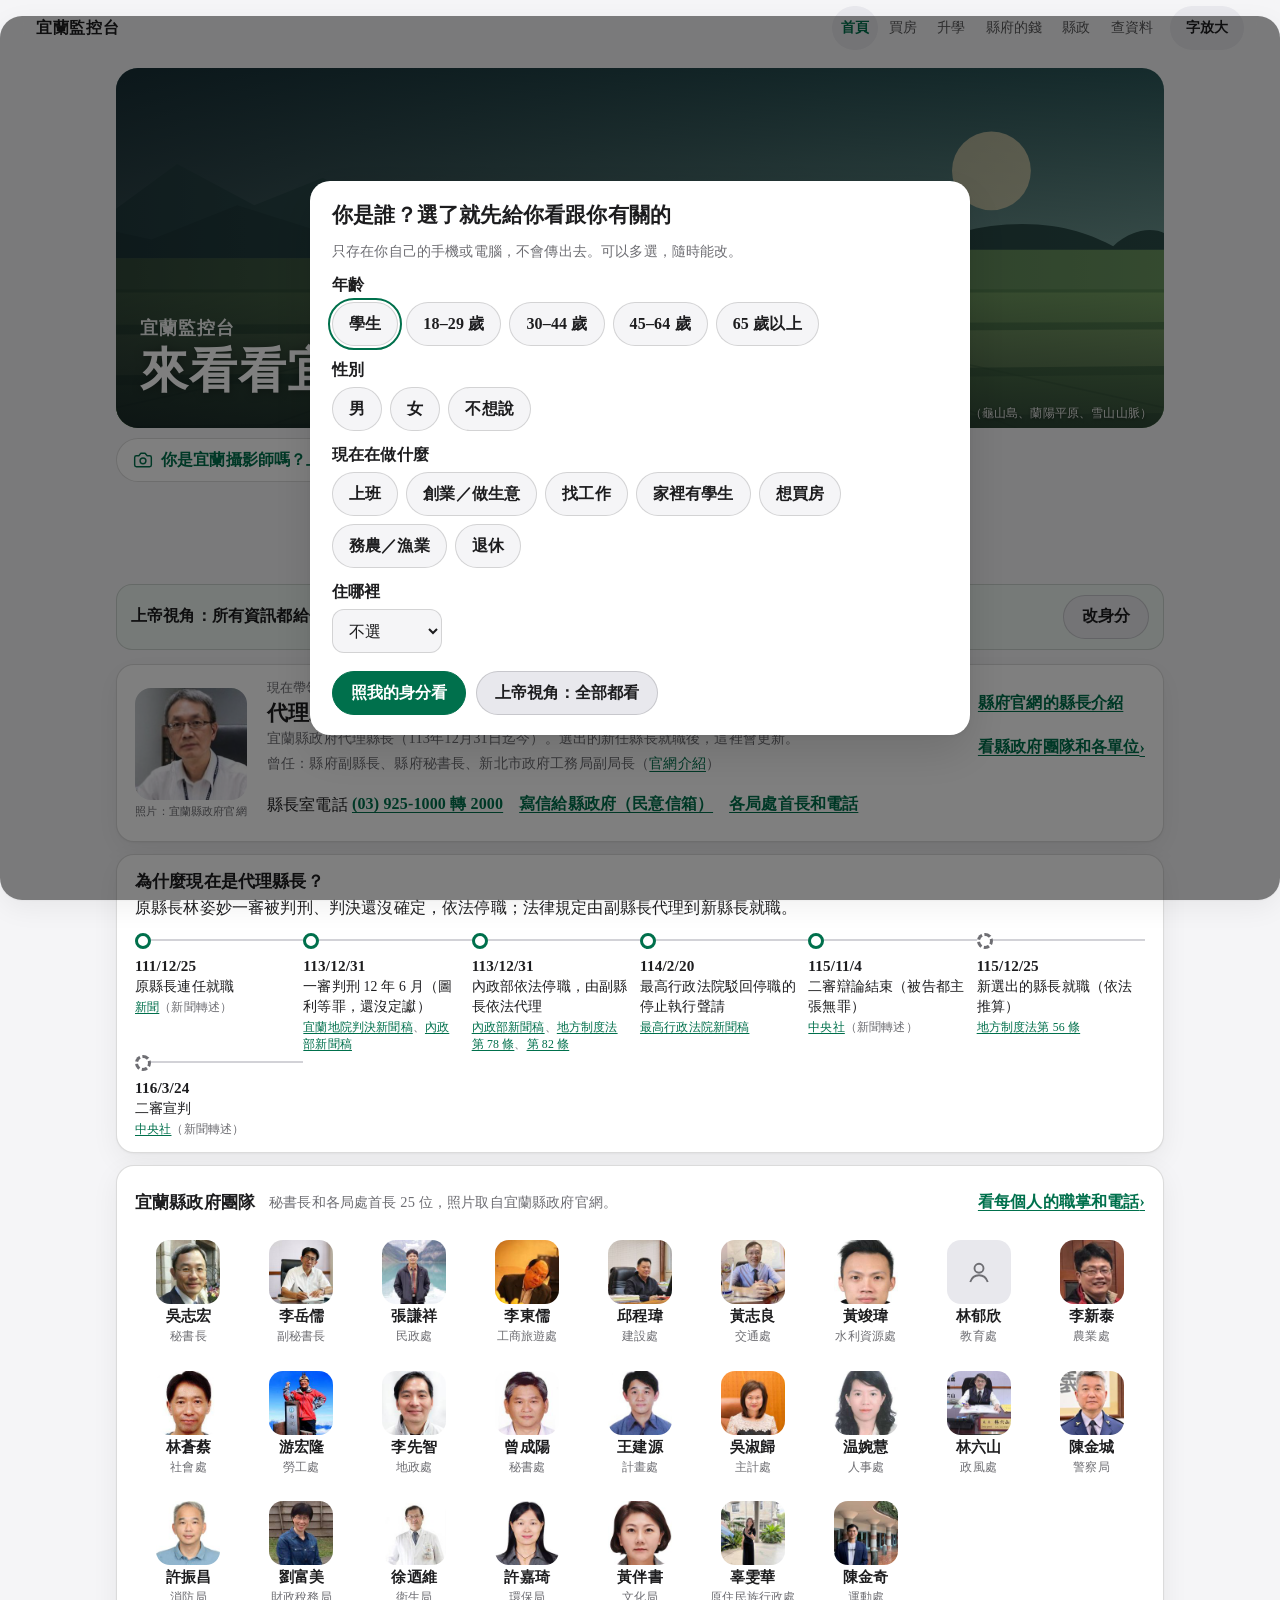
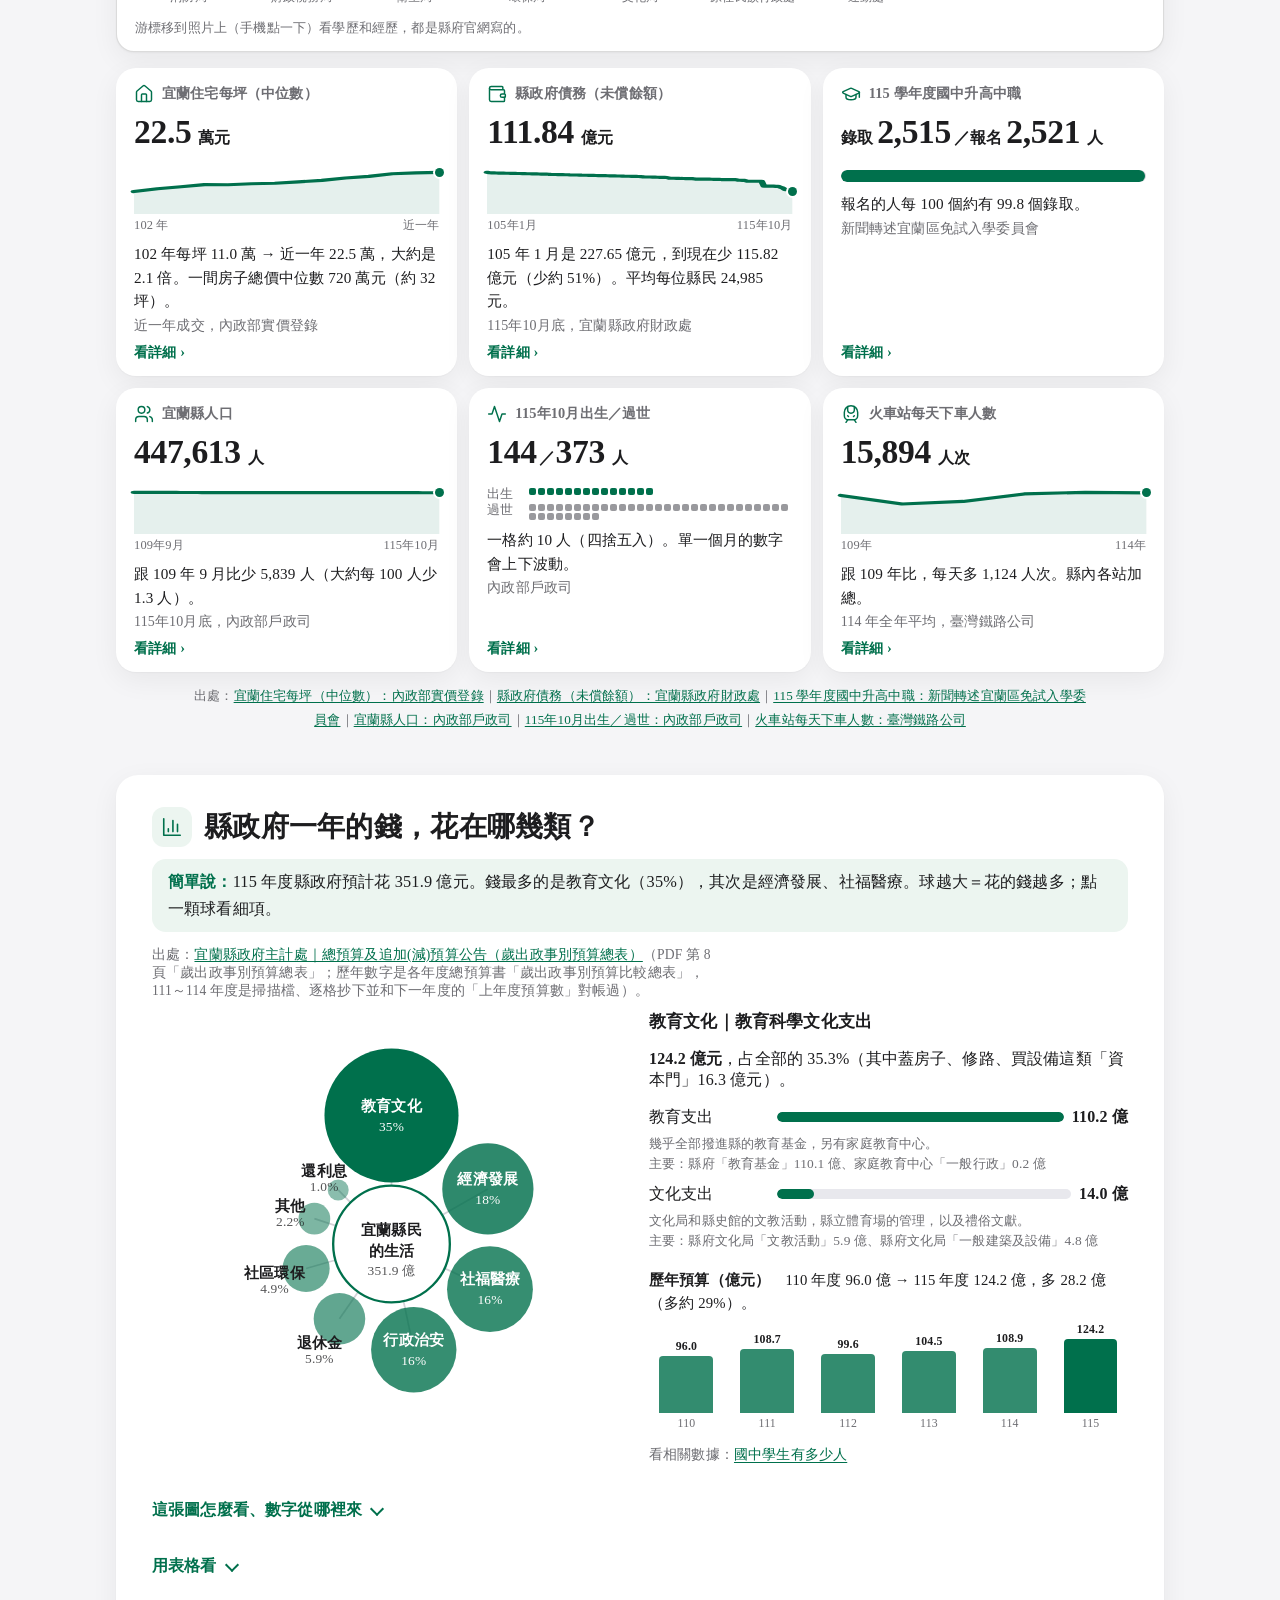
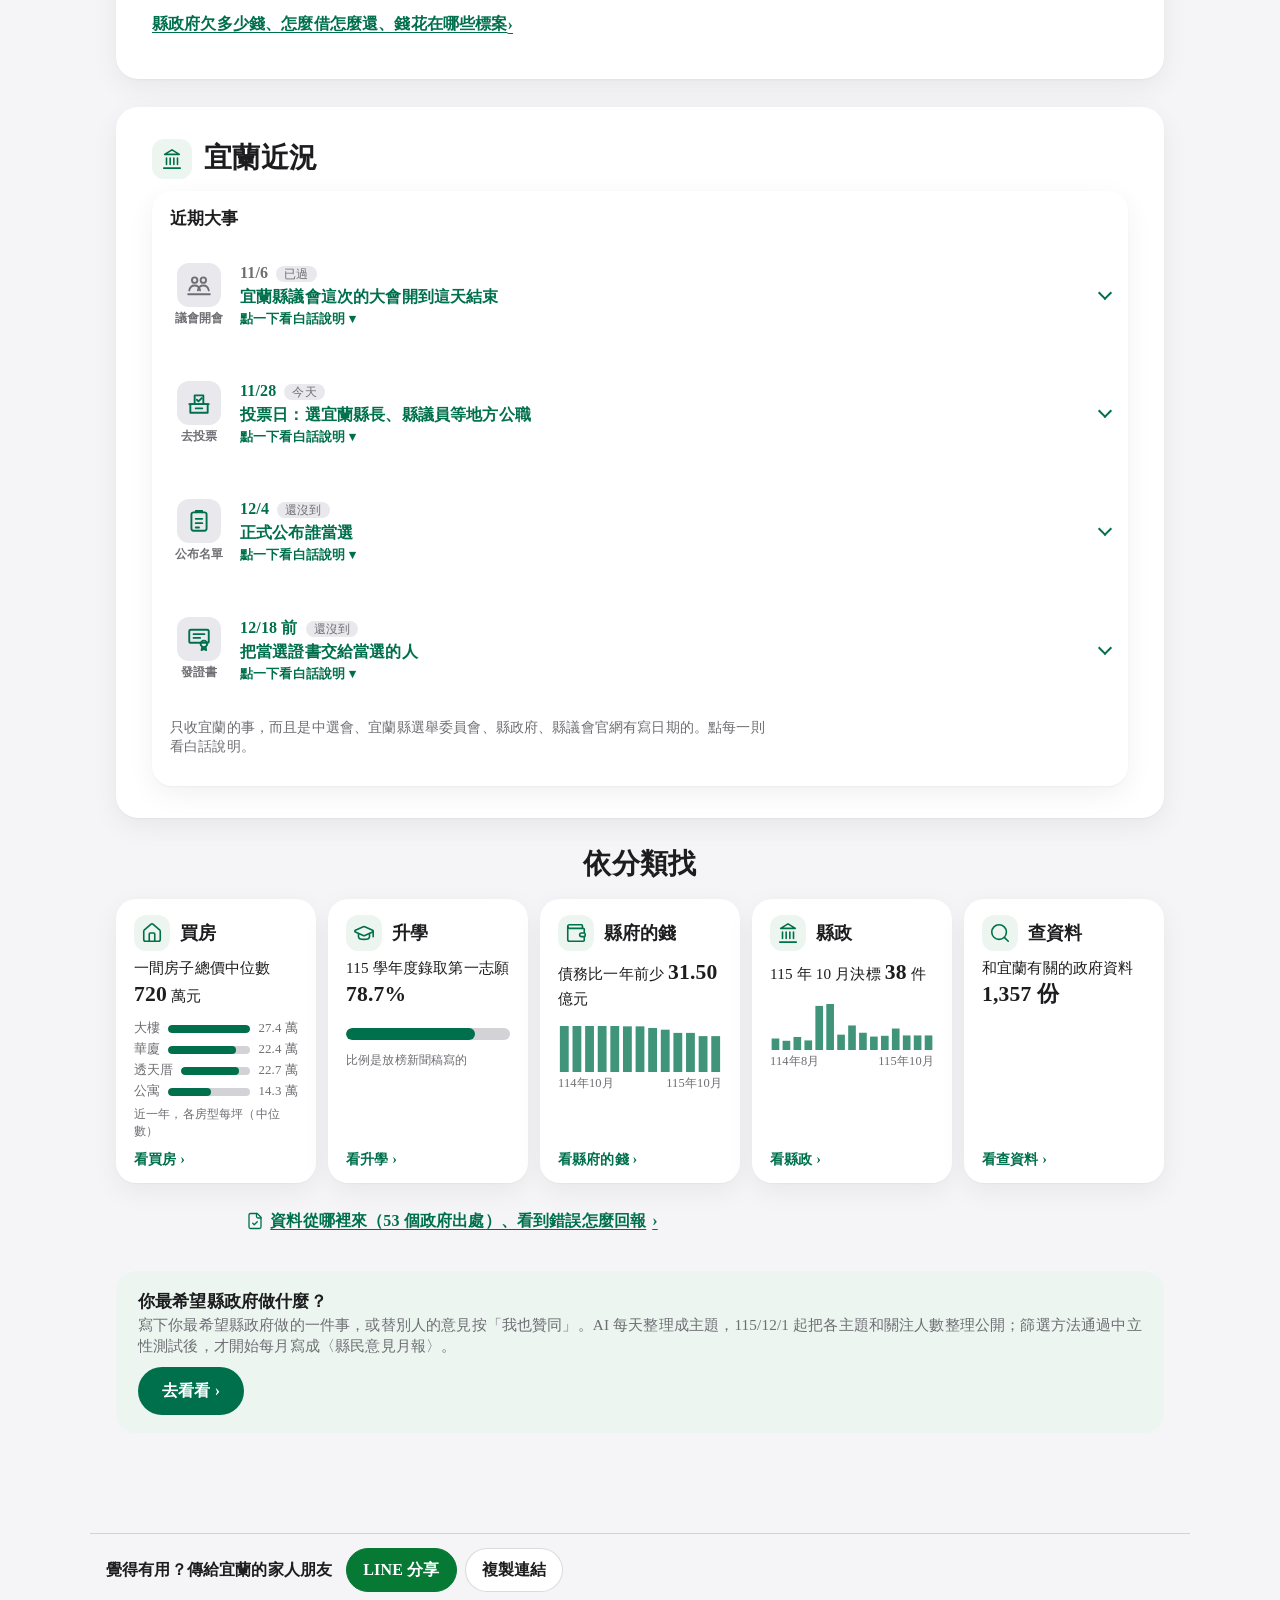
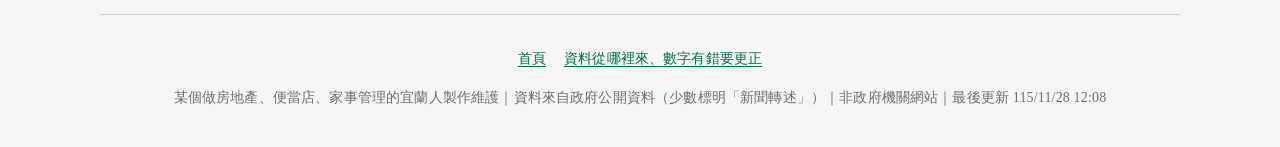
==== commit daf7e0dd: "更新 2026-11-28 12:08" ====
--- a/index.html
+++ b/index.html
@@ -28,7 +28,7 @@
 <g fill="#e9e4d4" opacity=.9><rect x=930 y=238 width=26 height=16 rx=2 /><rect x=966 y=232 width=18 height=22 rx=2 /><rect x=1010 y=240 width=30 height=14 rx=2 /><rect x=540 y=242 width=22 height=13 rx=2 /><rect x=572 y=236 width=16 height=19 rx=2 /></g>
 </svg><div class=hbt><p class="eyebrow">宜蘭監控台</p><h1>來看看宜蘭的<wbr>健康狀況</h1></div><p class=hbc>插畫：宜蘭監控台自繪（龜山島、蘭陽平原、雪山山脈）</p></div><details class=hup id=upl><summary><svg viewBox="0 0 24 24" fill="none" stroke="currentColor" stroke-width="1.75" stroke-linecap="round" stroke-linejoin="round" aria-hidden="true" focusable="false"><path d="M14.5 4h-5L7 7H4a2 2 0 0 0-2 2v9a2 2 0 0 0 2 2h16a2 2 0 0 0 2-2V9a2 2 0 0 0-2-2h-3l-2.5-3z"/><circle cx="12" cy="13" r="3.5"/></svg>你是宜蘭攝影師嗎？上傳你的宜蘭照</summary><div class=hupb><p><b>審核通過的照片會輪流放在上面的大圖，並標上你的署名。</b></p><form class=upf novalidate><label class=upic><input type=file name=f accept="image/jpeg,image/png,image/webp"><span>選一張照片</span></label><img class=upv alt="你選的照片預覽" hidden><label>在哪裡拍的<select name=town><option value="">選鄉鎮市</option><option>宜蘭市</option><option>羅東鎮</option><option>蘇澳鎮</option><option>頭城鎮</option><option>礁溪鄉</option><option>壯圍鄉</option><option>員山鄉</option><option>冬山鄉</option><option>五結鄉</option><option>三星鄉</option><option>大同鄉</option><option>南澳鄉</option></select></label><label>署名（可不填）<input name=nm maxlength=20 placeholder="宜蘭鄉親" autocomplete=off></label><label>一句話說明（可不填）<input name=cap maxlength=30 placeholder="例：冬山河的早晨" autocomplete=off></label><label class=upck><input type=checkbox name=ok>這是我自己拍的；同意本站免費展示並標上署名，之後可以用查詢碼撤回。</label><input name=hp tabindex=-1 autocomplete=off class=vh aria-hidden=true><button type=submit class=upgo>送出照片</button><p class=upm role=status></p></form><ul class=sub><li>只收宜蘭的風景、街景、生活照；畫面不要有看得出是誰的人臉、車牌、門牌。</li><li>每張先審核才上架；照片會重新壓縮並拿掉拍攝位置等資料，不用留電話。</li></ul><details class=upq><summary>查進度、撤回照片</summary><form class=uqf><label>查詢碼<input name=code maxlength=8 autocomplete=off></label><button type=submit value=status>查進度</button><button type=submit value=withdraw>撤回</button><p class=uqm role=status></p></form></details></div></details>
 <p class="tag">房價、升學、縣政府的錢、縣政、所有政府公開資料，點卡片看詳細和出處。</p>
-<div class="badges"><span class="badge">非政府機關網站</span><span class="badge">最後更新 115/11/28 12:04</span><span class="badge">每天自動更新</span></div>
+<div class="badges"><span class="badge">非政府機關網站</span><span class="badge">最後更新 115/11/28 12:08</span><span class="badge">每天自動更新</span></div>
 </header>
 <main id="main">
 <div class=idbar hidden><span class=idt></span><span class=idbtn><button type=button class=idch>改身分</button><button type=button class=idgo2>上帝視角</button></span><span class=idpick></span></div>
@@ -70,5 +70,5 @@
 </main>
 </div>
 <aside class="shr" aria-label="分享這一頁"><b>覺得有用？傳給宜蘭的家人朋友</b><span class="shb"><a class="shl" href="https://social-plugins.line.me/lineit/share?url=https%3A%2F%2Fyilan.zengzhisui.com%2F%3Fs%3Dline">LINE 分享</a><button type="button" class="shc" data-u="https://yilan.zengzhisui.com/?s=copy">複製連結</button><button type="button" class="shn" data-u="https://yilan.zengzhisui.com/?s=share" data-t="宜蘭監控台" hidden>其他分享方式</button></span><span class="shm sub" role="status"></span></aside>
-<footer><div class="flinks"><a href="./">首頁</a><a href="data/#about">資料從哪裡來、數字有錯要更正</a></div>某個做房地產、便當店、家事管理的宜蘭人製作維護｜資料來自政府公開資料（少數標明「新聞轉述」）｜非政府機關網站｜最後更新 115/11/28 12:04</footer>
+<footer><div class="flinks"><a href="./">首頁</a><a href="data/#about">資料從哪裡來、數字有錯要更正</a></div>某個做房地產、便當店、家事管理的宜蘭人製作維護｜資料來自政府公開資料（少數標明「新聞轉述」）｜非政府機關網站｜最後更新 115/11/28 12:08</footer>
 <script src="assets/board.js?v=d60c2013e5"></script></body></html>
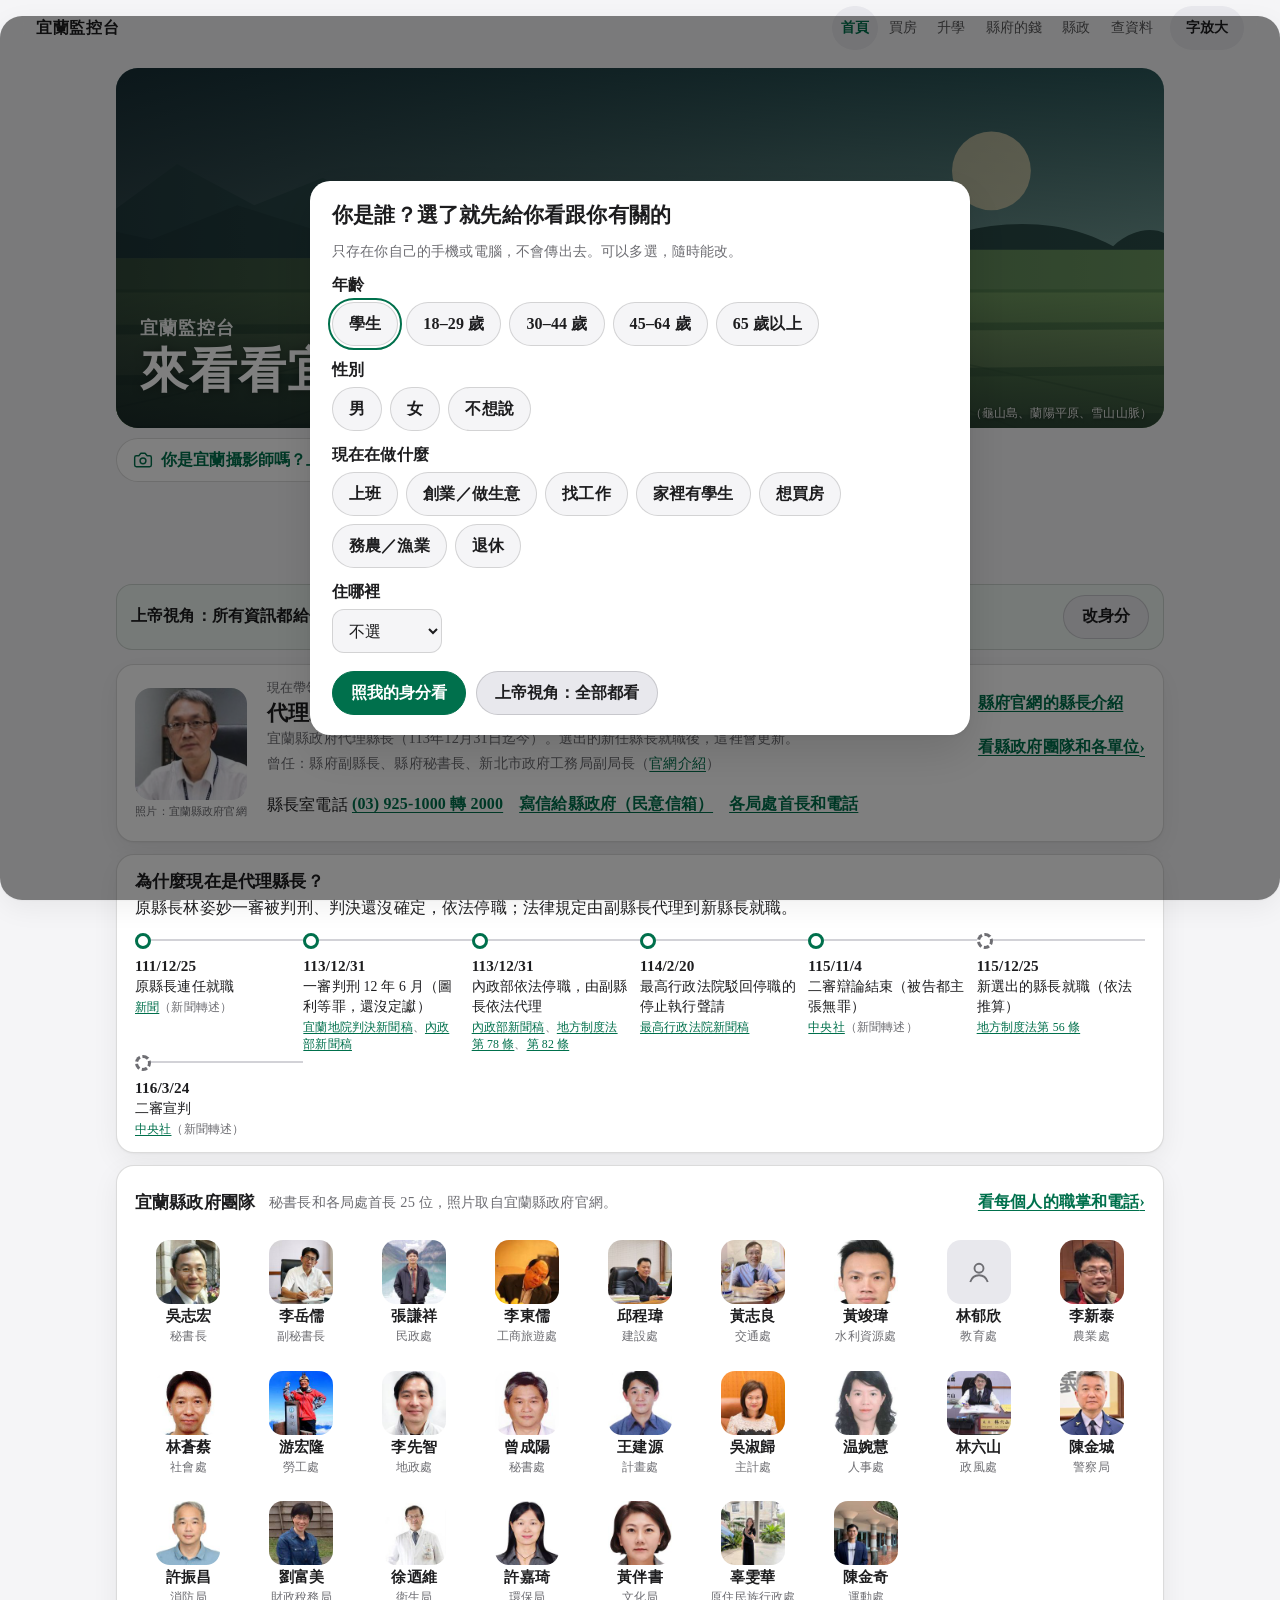
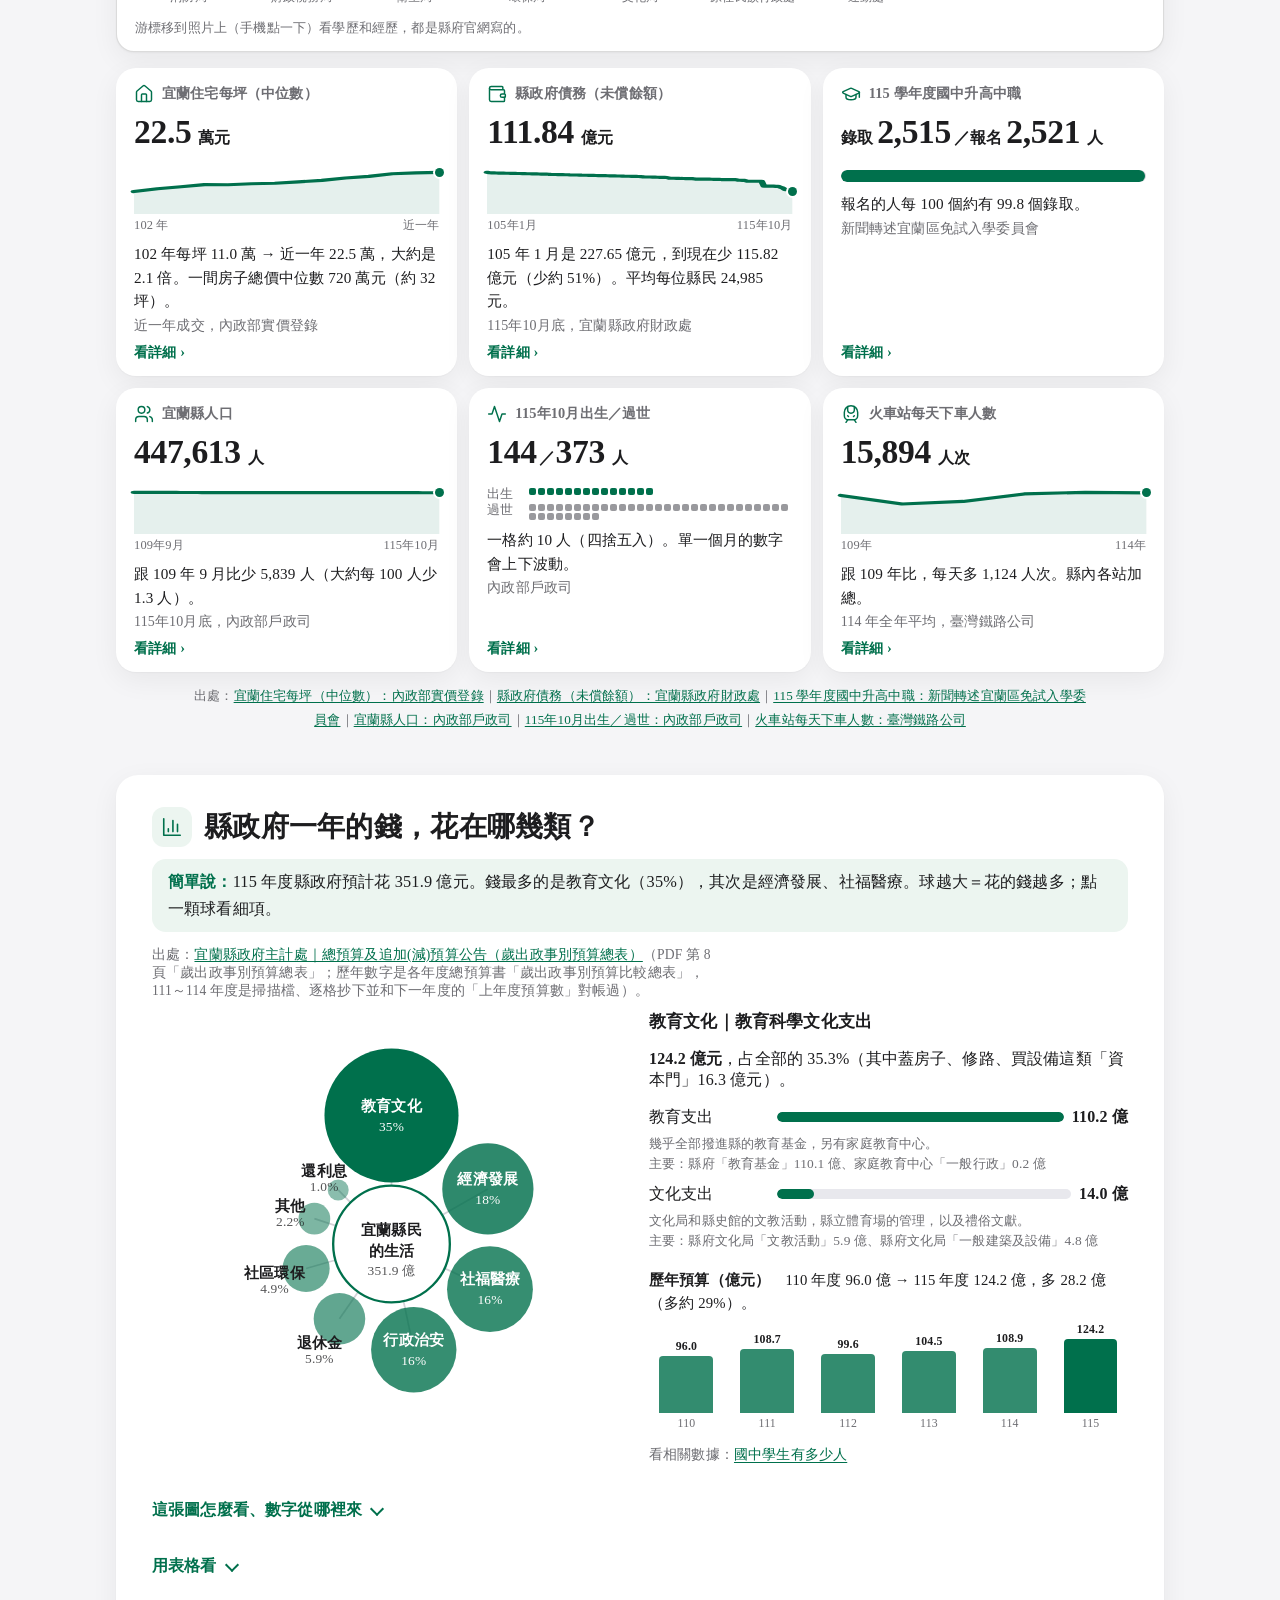
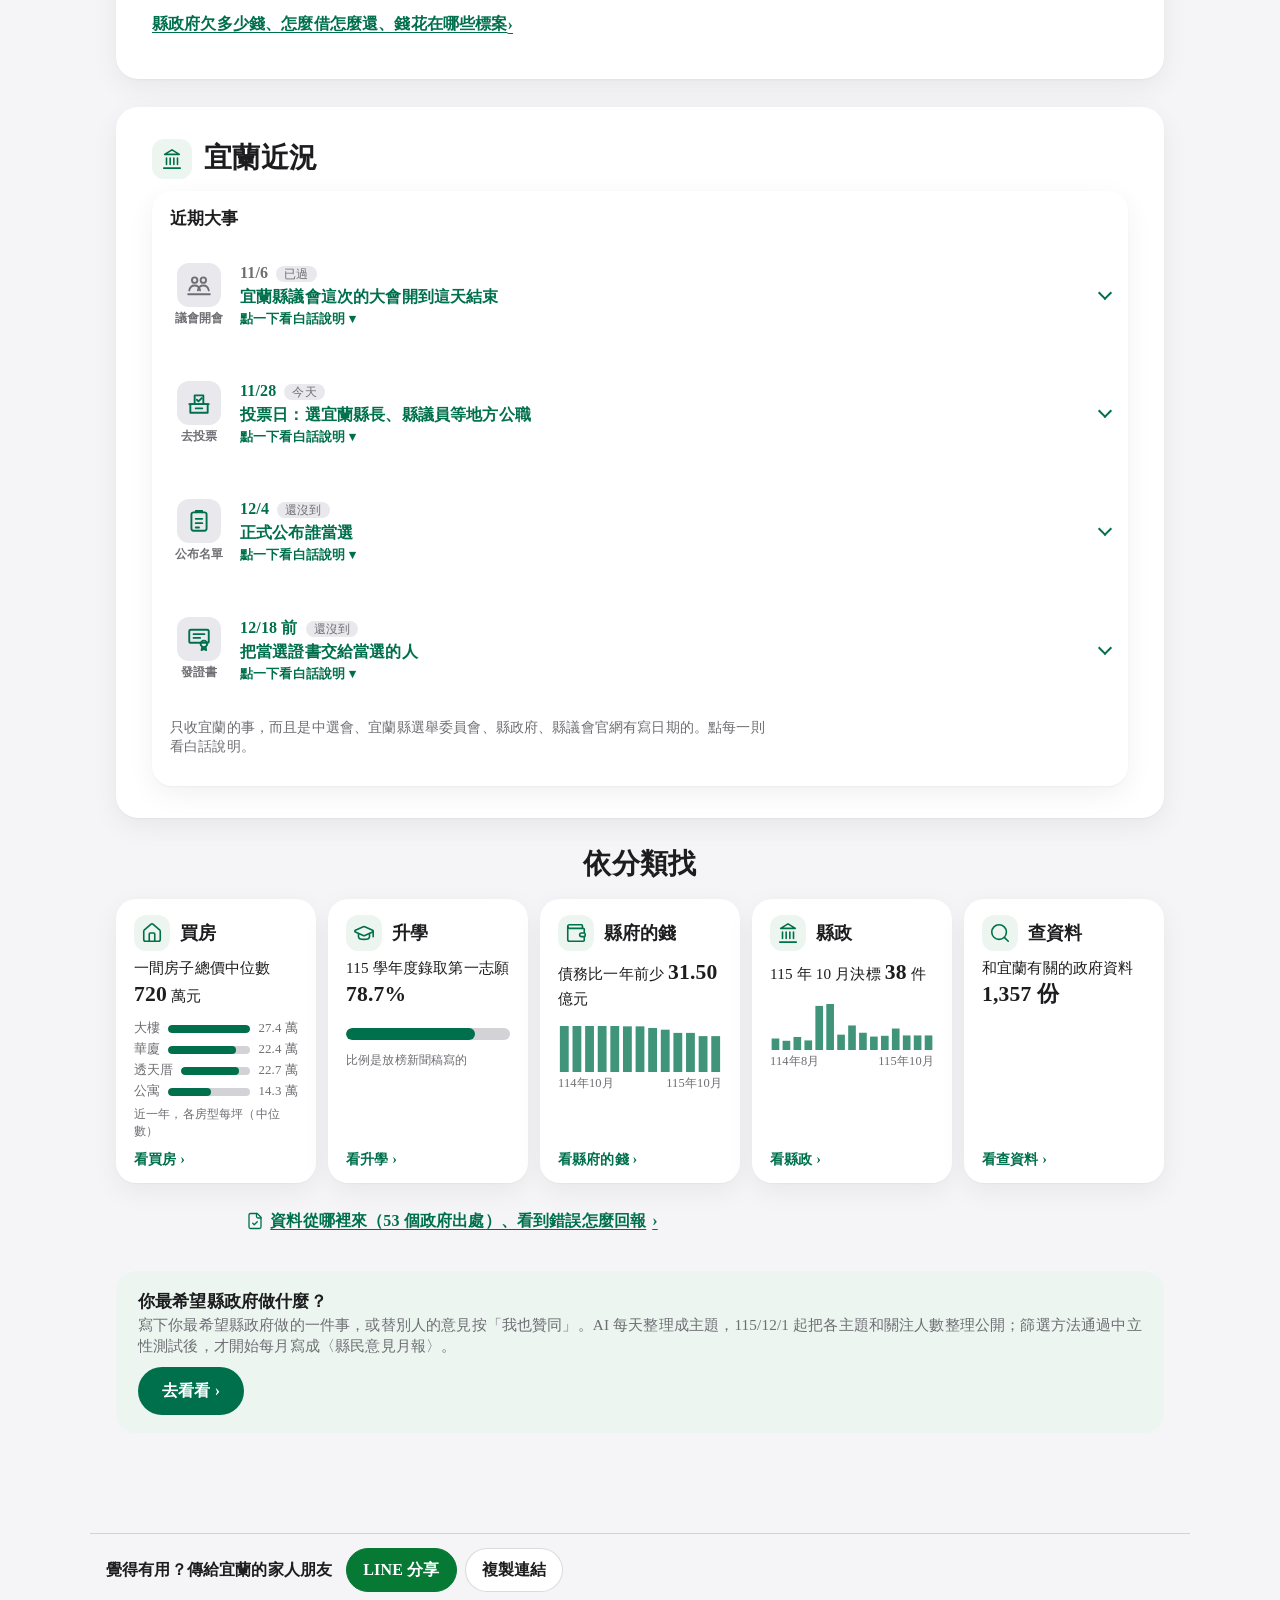
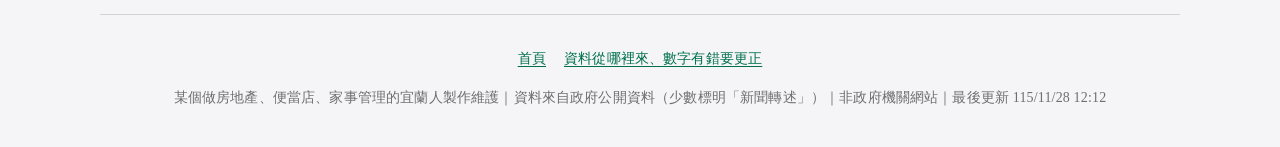
==== commit 3c0411a1: "更新 2026-11-28 12:12" ====
--- a/index.html
+++ b/index.html
@@ -28,7 +28,7 @@
 <g fill="#e9e4d4" opacity=.9><rect x=930 y=238 width=26 height=16 rx=2 /><rect x=966 y=232 width=18 height=22 rx=2 /><rect x=1010 y=240 width=30 height=14 rx=2 /><rect x=540 y=242 width=22 height=13 rx=2 /><rect x=572 y=236 width=16 height=19 rx=2 /></g>
 </svg><div class=hbt><p class="eyebrow">宜蘭監控台</p><h1>來看看宜蘭的<wbr>健康狀況</h1></div><p class=hbc>插畫：宜蘭監控台自繪（龜山島、蘭陽平原、雪山山脈）</p></div><details class=hup id=upl><summary><svg viewBox="0 0 24 24" fill="none" stroke="currentColor" stroke-width="1.75" stroke-linecap="round" stroke-linejoin="round" aria-hidden="true" focusable="false"><path d="M14.5 4h-5L7 7H4a2 2 0 0 0-2 2v9a2 2 0 0 0 2 2h16a2 2 0 0 0 2-2V9a2 2 0 0 0-2-2h-3l-2.5-3z"/><circle cx="12" cy="13" r="3.5"/></svg>你是宜蘭攝影師嗎？上傳你的宜蘭照</summary><div class=hupb><p><b>審核通過的照片會輪流放在上面的大圖，並標上你的署名。</b></p><form class=upf novalidate><label class=upic><input type=file name=f accept="image/jpeg,image/png,image/webp"><span>選一張照片</span></label><img class=upv alt="你選的照片預覽" hidden><label>在哪裡拍的<select name=town><option value="">選鄉鎮市</option><option>宜蘭市</option><option>羅東鎮</option><option>蘇澳鎮</option><option>頭城鎮</option><option>礁溪鄉</option><option>壯圍鄉</option><option>員山鄉</option><option>冬山鄉</option><option>五結鄉</option><option>三星鄉</option><option>大同鄉</option><option>南澳鄉</option></select></label><label>署名（可不填）<input name=nm maxlength=20 placeholder="宜蘭鄉親" autocomplete=off></label><label>一句話說明（可不填）<input name=cap maxlength=30 placeholder="例：冬山河的早晨" autocomplete=off></label><label class=upck><input type=checkbox name=ok>這是我自己拍的；同意本站免費展示並標上署名，之後可以用查詢碼撤回。</label><input name=hp tabindex=-1 autocomplete=off class=vh aria-hidden=true><button type=submit class=upgo>送出照片</button><p class=upm role=status></p></form><ul class=sub><li>只收宜蘭的風景、街景、生活照；畫面不要有看得出是誰的人臉、車牌、門牌。</li><li>每張先審核才上架；照片會重新壓縮並拿掉拍攝位置等資料，不用留電話。</li></ul><details class=upq><summary>查進度、撤回照片</summary><form class=uqf><label>查詢碼<input name=code maxlength=8 autocomplete=off></label><button type=submit value=status>查進度</button><button type=submit value=withdraw>撤回</button><p class=uqm role=status></p></form></details></div></details>
 <p class="tag">房價、升學、縣政府的錢、縣政、所有政府公開資料，點卡片看詳細和出處。</p>
-<div class="badges"><span class="badge">非政府機關網站</span><span class="badge">最後更新 115/11/28 12:08</span><span class="badge">每天自動更新</span></div>
+<div class="badges"><span class="badge">非政府機關網站</span><span class="badge">最後更新 115/11/28 12:12</span><span class="badge">每天自動更新</span></div>
 </header>
 <main id="main">
 <div class=idbar hidden><span class=idt></span><span class=idbtn><button type=button class=idch>改身分</button><button type=button class=idgo2>上帝視角</button></span><span class=idpick></span></div>
@@ -70,5 +70,5 @@
 </main>
 </div>
 <aside class="shr" aria-label="分享這一頁"><b>覺得有用？傳給宜蘭的家人朋友</b><span class="shb"><a class="shl" href="https://social-plugins.line.me/lineit/share?url=https%3A%2F%2Fyilan.zengzhisui.com%2F%3Fs%3Dline">LINE 分享</a><button type="button" class="shc" data-u="https://yilan.zengzhisui.com/?s=copy">複製連結</button><button type="button" class="shn" data-u="https://yilan.zengzhisui.com/?s=share" data-t="宜蘭監控台" hidden>其他分享方式</button></span><span class="shm sub" role="status"></span></aside>
-<footer><div class="flinks"><a href="./">首頁</a><a href="data/#about">資料從哪裡來、數字有錯要更正</a></div>某個做房地產、便當店、家事管理的宜蘭人製作維護｜資料來自政府公開資料（少數標明「新聞轉述」）｜非政府機關網站｜最後更新 115/11/28 12:08</footer>
+<footer><div class="flinks"><a href="./">首頁</a><a href="data/#about">資料從哪裡來、數字有錯要更正</a></div>某個做房地產、便當店、家事管理的宜蘭人製作維護｜資料來自政府公開資料（少數標明「新聞轉述」）｜非政府機關網站｜最後更新 115/11/28 12:12</footer>
 <script src="assets/board.js?v=d60c2013e5"></script></body></html>
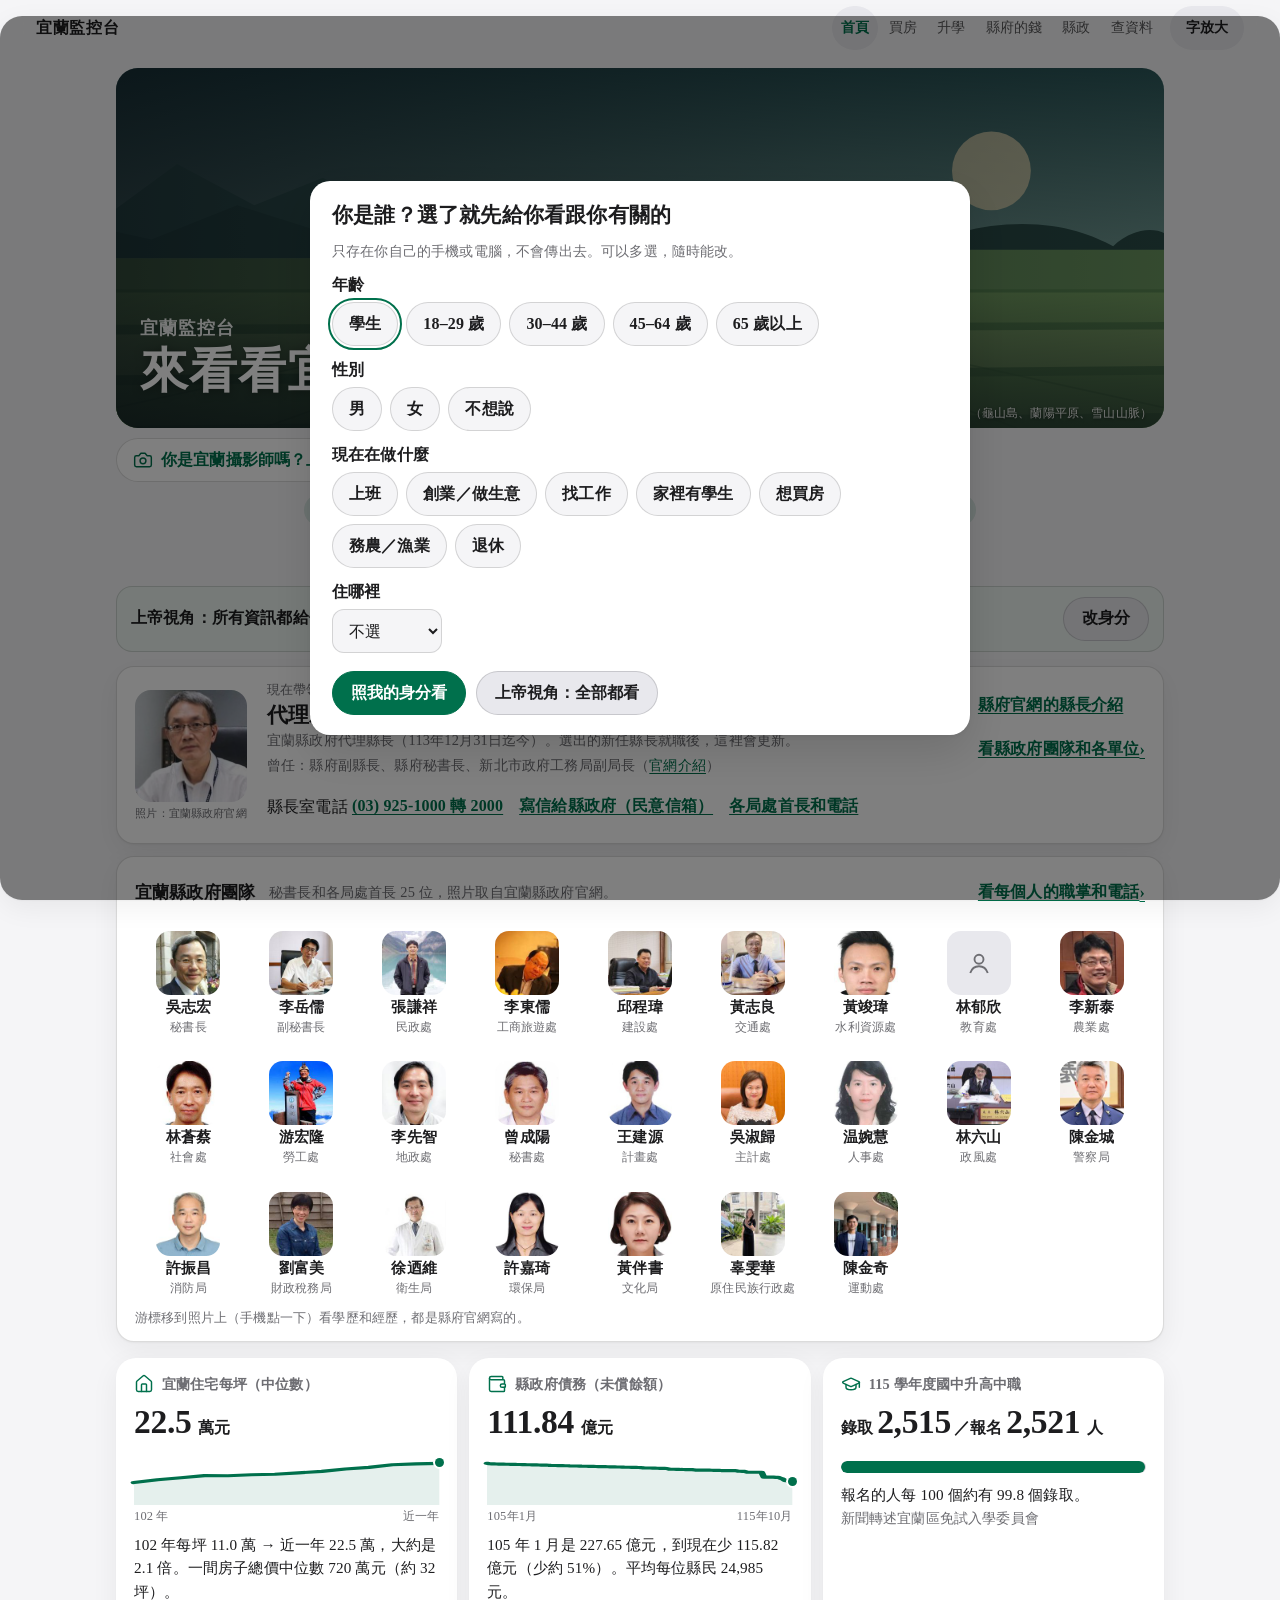
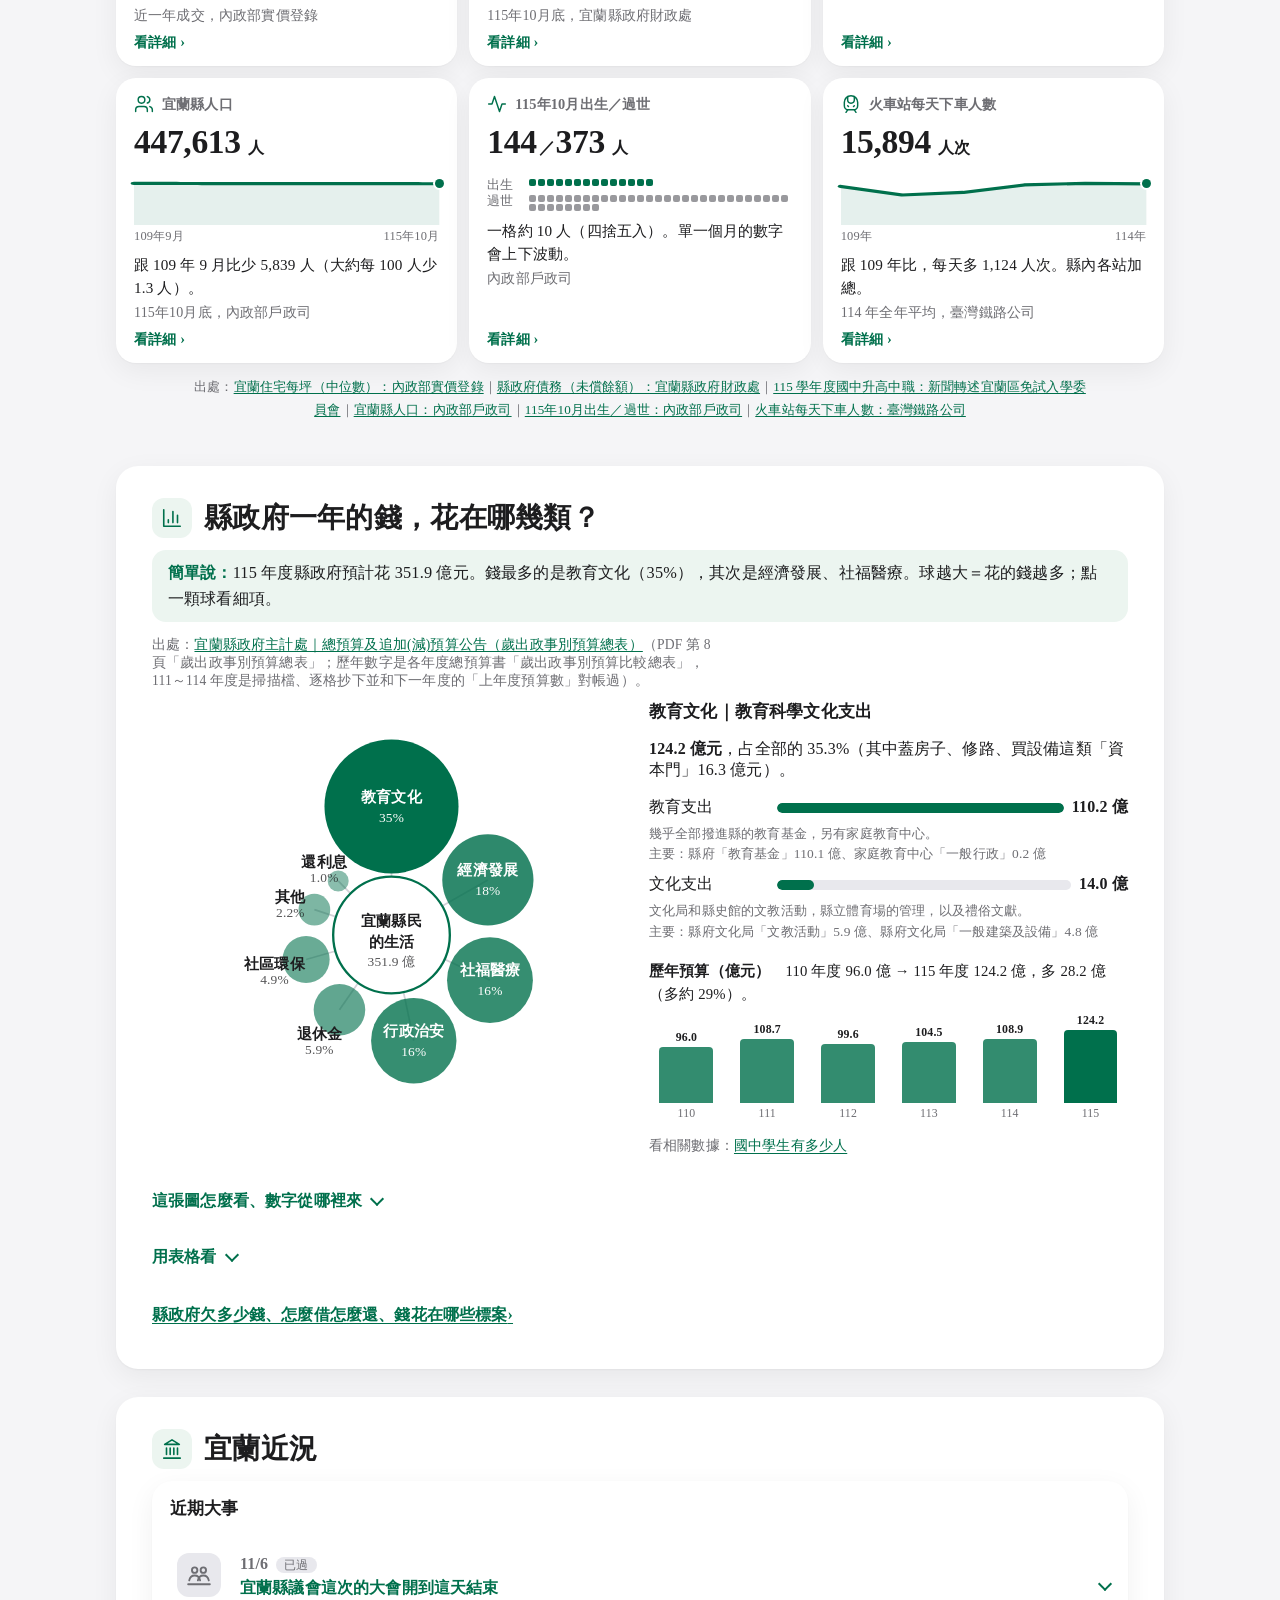
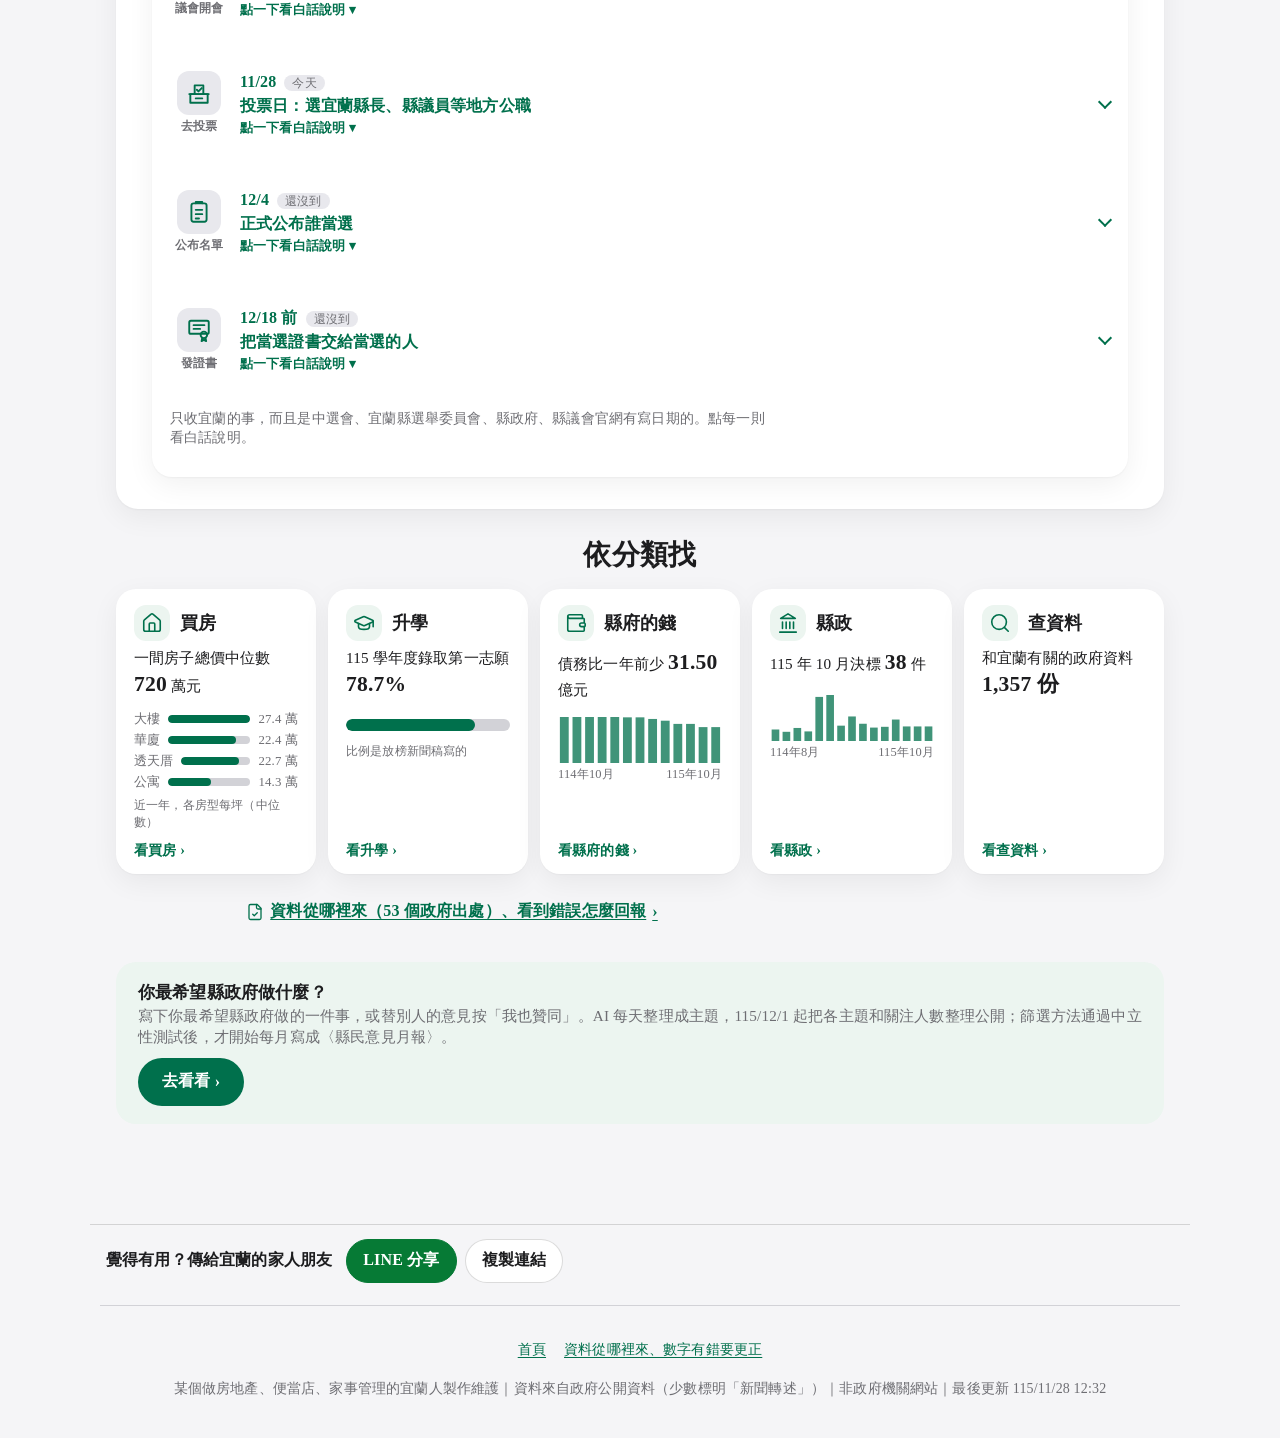
==== commit ab5d9a1c: "更新 2026-11-28 12:32" ====
--- a/index.html
+++ b/index.html
@@ -5,7 +5,7 @@
 <meta name="description" content="來看看宜蘭的健康狀況：宜蘭縣政府欠多少錢、錢花在哪、辦事要多久、議會通過了什麼，用政府公開資料一頁看懂；每天自動更新，每一個數字都附原始出處（絕大多數是政府資料，少數標明新聞轉述）。非政府機關網站。">
 <meta property="og:type" content="website"><meta property="og:title" content="宜蘭監控台"><meta property="og:description" content="來看看宜蘭的健康狀況：宜蘭縣政府欠多少錢、錢花在哪、辦事要多久、議會通過了什麼，用政府公開資料一頁看懂；每天自動更新，每一個數字都附原始出處（絕大多數是政府資料，少數標明新聞轉述）。非政府機關網站。"><meta property="og:url" content="https://yilan.zengzhisui.com/">
 <meta name="theme-color" media="(prefers-color-scheme: light)" content="#f5f5f7"><meta name="theme-color" media="(prefers-color-scheme: dark)" content="#000000">
-<link rel="stylesheet" href="assets/board.css?v=d60c2013e5"></head><body>
+<link rel="stylesheet" href="assets/board.css?v=03c745b3ba"></head><body>
 <a class="skip" href="#main">跳到主要內容</a>
 <div class="gnav"><div class="gin"><a class="brand" href="./">宜蘭監控台</a><nav id="nav" aria-label="分類"><a href="./" aria-current=page>首頁</a><a href="house/">買房</a><a href="school/">升學</a><a href="money/">縣府的錢</a><a href="gov/">縣政</a><a href="data/">查資料</a></nav><details class="toc" id="toc"><summary>目錄</summary><nav class="tocp" aria-label="全部分類和區塊"><ul><li class=tg>首頁</li><li><a href="./"><span class=ti><svg viewBox="0 0 24 24" fill="none" stroke="currentColor" stroke-width="1.75" stroke-linecap="round" stroke-linejoin="round" aria-hidden="true" focusable="false"><path d="M22 7l-8.5 8.5-5-5L2 17"/><path d="M16 7h6v6"/></svg></span><span class=tt><b>首頁</b><small>一眼看懂、所有分類</small></span></a></li><li class=tg>買房</li><li><a href="house/#house"><span class=ti><svg viewBox="0 0 24 24" fill="none" stroke="currentColor" stroke-width="1.75" stroke-linecap="round" stroke-linejoin="round" aria-hidden="true" focusable="false"><path d="M15 21v-8a1 1 0 0 0-1-1h-4a1 1 0 0 0-1 1v8"/><path d="M3 10a2 2 0 0 1 .709-1.528l7-5.999a2 2 0 0 1 2.582 0l7 5.999A2 2 0 0 1 21 10v9a2 2 0 0 1-2 2H5a2 2 0 0 1-2-2z"/></svg></span><span class=tt><b>房價</b><small>宜蘭的房子多少錢？</small></span></a></li><li><a href="house/#buy"><span class=ti><svg viewBox="0 0 24 24" fill="none" stroke="currentColor" stroke-width="1.75" stroke-linecap="round" stroke-linejoin="round" aria-hidden="true" focusable="false"><rect width="16" height="20" x="4" y="2" rx="2"/><line x1="8" x2="16" y1="6" y2="6"/><line x1="16" x2="16" y1="14" y2="18"/><path d="M16 10h.01"/><path d="M12 10h.01"/><path d="M8 10h.01"/><path d="M12 14h.01"/><path d="M8 14h.01"/><path d="M12 18h.01"/><path d="M8 18h.01"/></svg></span><span class=tt><b>買房試算</b><small>買房試算：各鄉鎮大概要多少錢？</small></span></a></li><li><a href="house/#howbuy"><span class=ti><svg viewBox="0 0 24 24" fill="none" stroke="currentColor" stroke-width="1.75" stroke-linecap="round" stroke-linejoin="round" aria-hidden="true" focusable="false"><path d="M22 7l-8.5 8.5-5-5L2 17"/><path d="M16 7h6v6"/></svg></span><span class=tt><b>買房步驟</b><small>在宜蘭買房要怎麼做？</small></span></a></li><li class=tg>升學</li><li><a href="school/#school"><span class=ti><svg viewBox="0 0 24 24" fill="none" stroke="currentColor" stroke-width="1.75" stroke-linecap="round" stroke-linejoin="round" aria-hidden="true" focusable="false"><path d="M21.42 10.922a1 1 0 0 0-.019-1.838L12.83 5.18a2 2 0 0 0-1.66 0L2.6 9.08a1 1 0 0 0 0 1.832l8.57 3.908a2 2 0 0 0 1.66 0z"/><path d="M22 10v6"/><path d="M6 12.5V16a6 3 0 0 0 12 0v-3.5"/></svg></span><span class=tt><b>升學</b><small>國中升高中職，要幾分才進得去？</small></span></a></li><li class=tg>縣府的錢</li><li><a href="money/#finance"><span class=ti><svg viewBox="0 0 24 24" fill="none" stroke="currentColor" stroke-width="1.75" stroke-linecap="round" stroke-linejoin="round" aria-hidden="true" focusable="false"><path d="M19 7V4a1 1 0 0 0-1-1H5a2 2 0 0 0 0 4h15a1 1 0 0 1 1 1v4h-3a2 2 0 0 0 0 4h3a1 1 0 0 0 1-1v-2a1 1 0 0 0-1-1"/><path d="M3 5v14a2 2 0 0 0 2 2h15a1 1 0 0 0 1-1v-4"/></svg></span><span class=tt><b>欠多少錢</b><small>縣政府欠了多少錢？</small></span></a></li><li><a href="money/#impact"><span class=ti><svg viewBox="0 0 24 24" fill="none" stroke="currentColor" stroke-width="1.75" stroke-linecap="round" stroke-linejoin="round" aria-hidden="true" focusable="false"><path d="M3 3v18h18"/><path d="M18 17V9M13 17V5M8 17v-3"/></svg></span><span class=tt><b>預算分類</b><small>縣政府一年的錢，花在哪幾類？</small></span></a></li><li><a href="money/#tender"><span class=ti><svg viewBox="0 0 24 24" fill="none" stroke="currentColor" stroke-width="1.75" stroke-linecap="round" stroke-linejoin="round" aria-hidden="true" focusable="false"><path d="M6 22V4a2 2 0 0 1 2-2h8a2 2 0 0 1 2 2v18Z"/><path d="M6 12H4a2 2 0 0 0-2 2v6a2 2 0 0 0 2 2h2"/><path d="M18 9h2a2 2 0 0 1 2 2v9a2 2 0 0 1-2 2h-2"/><path d="M10 6h4M10 10h4M10 14h4M10 18h4"/></svg></span><span class=tt><b>錢花在哪</b><small>縣政府的錢花在哪？</small></span></a></li><li class=tg>縣政</li><li><a href="gov/#team"><span class=ti><svg viewBox="0 0 24 24" fill="none" stroke="currentColor" stroke-width="1.75" stroke-linecap="round" stroke-linejoin="round" aria-hidden="true" focusable="false"><path d="M16 21v-2a4 4 0 0 0-4-4H6a4 4 0 0 0-4 4v2"/><circle cx="9" cy="7" r="4"/><path d="M22 21v-2a4 4 0 0 0-3-3.87M16 3.13a4 4 0 0 1 0 7.75"/></svg></span><span class=tt><b>縣府團隊</b><small>縣政府由誰負責？各單位管什麼？</small></span></a></li><li><a href="gov/#speed"><span class=ti><svg viewBox="0 0 24 24" fill="none" stroke="currentColor" stroke-width="1.75" stroke-linecap="round" stroke-linejoin="round" aria-hidden="true" focusable="false"><path d="M10 2h4M12 14l3-3"/><circle cx="12" cy="14" r="8"/></svg></span><span class=tt><b>辦事天數</b><small>政府辦一件事要多久？</small></span></a></li><li><a href="gov/#policy"><span class=ti><svg viewBox="0 0 24 24" fill="none" stroke="currentColor" stroke-width="1.75" stroke-linecap="round" stroke-linejoin="round" aria-hidden="true" focusable="false"><path d="m3 11 18-5v12L3 14v-3z"/><path d="M11.6 16.8a3 3 0 1 1-5.8-1.6"/></svg></span><span class=tt><b>縣府施政</b><small>縣政府最近在做什麼？</small></span></a></li><li><a href="gov/#council"><span class=ti><svg viewBox="0 0 24 24" fill="none" stroke="currentColor" stroke-width="1.75" stroke-linecap="round" stroke-linejoin="round" aria-hidden="true" focusable="false"><path d="M3 22h18M6 18v-7M10 18v-7M14 18v-7M18 18v-7"/><path d="M12 2 20 7H4z"/></svg></span><span class=tt><b>議會</b><small>縣議會通過了什麼？</small></span></a></li><li><a href="gov/#leader"><span class=ti><svg viewBox="0 0 24 24" fill="none" stroke="currentColor" stroke-width="1.75" stroke-linecap="round" stroke-linejoin="round" aria-hidden="true" focusable="false"><path d="M19 21v-2a4 4 0 0 0-4-4H9a4 4 0 0 0-4 4v2"/><circle cx="12" cy="7" r="4"/></svg></span><span class=tt><b>施政摘錄</b><small>縣府施政報告摘錄：做了什麼、正在做什麼</small></span></a></li><li><a href="gov/#voice"><span class=ti><svg viewBox="0 0 24 24" fill="none" stroke="currentColor" stroke-width="1.75" stroke-linecap="round" stroke-linejoin="round" aria-hidden="true" focusable="false"><path d="M21 15a2 2 0 0 1-2 2H7l-4 4V5a2 2 0 0 1 2-2h14a2 2 0 0 1 2 2z"/><path d="M8 9h8M8 13h5"/></svg></span><span class=tt><b>意見箱</b><small>你最希望縣政府做什麼？</small></span></a></li><li class=tg>查資料</li><li><a href="data/#trends"><span class=ti><svg viewBox="0 0 24 24" fill="none" stroke="currentColor" stroke-width="1.75" stroke-linecap="round" stroke-linejoin="round" aria-hidden="true" focusable="false"><path d="M22 7l-8.5 8.5-5-5L2 17"/><path d="M16 7h6v6"/></svg></span><span class=tt><b>趨勢</b><small>宜蘭這幾年怎麼變？</small></span></a></li><li><a href="data/#pop-change"><span class=ti><svg viewBox="0 0 24 24" fill="none" stroke="currentColor" stroke-width="1.75" stroke-linecap="round" stroke-linejoin="round" aria-hidden="true" focusable="false"><path d="M22 12h-4l-3 9L9 3l-3 9H2"/></svg></span><span class=tt><b>出生死亡</b><small>宜蘭每個月生多少寶寶、走了多少人、多少人搬來搬走？</small></span></a></li><li><a href="data/#numbers"><span class=ti><svg viewBox="0 0 24 24" fill="none" stroke="currentColor" stroke-width="1.75" stroke-linecap="round" stroke-linejoin="round" aria-hidden="true" focusable="false"><path d="M3 3v18h18"/><path d="M18 17V9M13 17V5M8 17v-3"/></svg></span><span class=tt><b>基本數字</b><small>宜蘭的基本數字</small></span></a></li><li><a href="data/#radar"><span class=ti><svg viewBox="0 0 24 24" fill="none" stroke="currentColor" stroke-width="1.75" stroke-linecap="round" stroke-linejoin="round" aria-hidden="true" focusable="false"><circle cx="11" cy="11" r="8"/><path d="m21 21-4.3-4.3"/></svg></span><span class=tt><b>找資料</b><small>還有哪些政府資料可以查？</small></span></a></li><li><a href="data/#words"><span class=ti><svg viewBox="0 0 24 24" fill="none" stroke="currentColor" stroke-width="1.75" stroke-linecap="round" stroke-linejoin="round" aria-hidden="true" focusable="false"><path d="M2 3h6a4 4 0 0 1 4 4v14a3 3 0 0 0-3-3H2z"/><path d="M22 3h-6a4 4 0 0 0-4 4v14a3 3 0 0 1 3-3h7z"/></svg></span><span class=tt><b>名詞解釋</b><small>看不懂的詞，看這裡</small></span></a></li><li><a href="data/#about"><span class=ti><svg viewBox="0 0 24 24" fill="none" stroke="currentColor" stroke-width="1.75" stroke-linecap="round" stroke-linejoin="round" aria-hidden="true" focusable="false"><path d="M15 2H6a2 2 0 0 0-2 2v16a2 2 0 0 0 2 2h12a2 2 0 0 0 2-2V7Z"/><path d="M14 2v4a2 2 0 0 0 2 2h4"/><path d="m9 15 2 2 4-4"/></svg></span><span class=tt><b>資料從哪裡來</b><small>資料從哪裡來？有錯怎麼辦？</small></span></a></li></ul></nav></details><span class="btap"><button type="button" id="bigbtn" aria-pressed="false">字放大</button></span></div></div>
 <div class="wrap">
@@ -28,11 +28,11 @@
 <g fill="#e9e4d4" opacity=.9><rect x=930 y=238 width=26 height=16 rx=2 /><rect x=966 y=232 width=18 height=22 rx=2 /><rect x=1010 y=240 width=30 height=14 rx=2 /><rect x=540 y=242 width=22 height=13 rx=2 /><rect x=572 y=236 width=16 height=19 rx=2 /></g>
 </svg><div class=hbt><p class="eyebrow">宜蘭監控台</p><h1>來看看宜蘭的<wbr>健康狀況</h1></div><p class=hbc>插畫：宜蘭監控台自繪（龜山島、蘭陽平原、雪山山脈）</p></div><details class=hup id=upl><summary><svg viewBox="0 0 24 24" fill="none" stroke="currentColor" stroke-width="1.75" stroke-linecap="round" stroke-linejoin="round" aria-hidden="true" focusable="false"><path d="M14.5 4h-5L7 7H4a2 2 0 0 0-2 2v9a2 2 0 0 0 2 2h16a2 2 0 0 0 2-2V9a2 2 0 0 0-2-2h-3l-2.5-3z"/><circle cx="12" cy="13" r="3.5"/></svg>你是宜蘭攝影師嗎？上傳你的宜蘭照</summary><div class=hupb><p><b>審核通過的照片會輪流放在上面的大圖，並標上你的署名。</b></p><form class=upf novalidate><label class=upic><input type=file name=f accept="image/jpeg,image/png,image/webp"><span>選一張照片</span></label><img class=upv alt="你選的照片預覽" hidden><label>在哪裡拍的<select name=town><option value="">選鄉鎮市</option><option>宜蘭市</option><option>羅東鎮</option><option>蘇澳鎮</option><option>頭城鎮</option><option>礁溪鄉</option><option>壯圍鄉</option><option>員山鄉</option><option>冬山鄉</option><option>五結鄉</option><option>三星鄉</option><option>大同鄉</option><option>南澳鄉</option></select></label><label>署名（可不填）<input name=nm maxlength=20 placeholder="宜蘭鄉親" autocomplete=off></label><label>一句話說明（可不填）<input name=cap maxlength=30 placeholder="例：冬山河的早晨" autocomplete=off></label><label class=upck><input type=checkbox name=ok>這是我自己拍的；同意本站免費展示並標上署名，之後可以用查詢碼撤回。</label><input name=hp tabindex=-1 autocomplete=off class=vh aria-hidden=true><button type=submit class=upgo>送出照片</button><p class=upm role=status></p></form><ul class=sub><li>只收宜蘭的風景、街景、生活照；畫面不要有看得出是誰的人臉、車牌、門牌。</li><li>每張先審核才上架；照片會重新壓縮並拿掉拍攝位置等資料，不用留電話。</li></ul><details class=upq><summary>查進度、撤回照片</summary><form class=uqf><label>查詢碼<input name=code maxlength=8 autocomplete=off></label><button type=submit value=status>查進度</button><button type=submit value=withdraw>撤回</button><p class=uqm role=status></p></form></details></div></details>
 <p class="tag">房價、升學、縣政府的錢、縣政、所有政府公開資料，點卡片看詳細和出處。</p>
-<div class="badges"><span class="badge">非政府機關網站</span><span class="badge">最後更新 115/11/28 12:12</span><span class="badge">每天自動更新</span></div>
+<div class="badges"><span class="badge">非政府機關網站</span><span class="badge">最後更新 115/11/28 12:32</span><span class="badge">每天自動更新</span></div>
 </header>
 <main id="main">
 <div class=idbar hidden><span class=idt></span><span class=idbtn><button type=button class=idch>改身分</button><button type=button class=idgo2>上帝視角</button></span><span class=idpick></span></div>
-<section class="hd1 hdg" aria-label="現在帶領宜蘭縣政府的人"><figure class=hdf><img src="assets/team/1_head.jpg" alt="代理縣長 林茂盛 的照片（宜蘭縣政府官網）" width=112 height=112 decoding=async><figcaption>照片：宜蘭縣政府官網</figcaption></figure><span class=hdt><small>現在帶領宜蘭縣政府的人</small><b>代理縣長　林茂盛</b><span class=sub>宜蘭縣政府代理縣長（113年12月31日迄今）。選出的新任縣長就職後，這裡會更新。</span><span class=hdx>曾任：縣府副縣長、縣府秘書長、新北市政府工務局副局長（<a href="https://www.e-land.gov.tw/cp.aspx?n=2700" target="_blank" rel="noopener">官網介紹<span class=vh>（另開新視窗）</span></a>）</span></span><span class=hdc2><span>縣長室電話 <a href="tel:+88639251000,2000">(03) 925-1000 轉 2000</a></span><span><a href="https://www.e-land.gov.tw/cp.aspx?n=2743" target="_blank" rel="noopener">寫信給縣政府（民意信箱）<span class=vh>（另開新視窗）</span></a></span><span><a href="https://www.e-land.gov.tw/cp.aspx?n=2704" target="_blank" rel="noopener">各局處首長和電話<span class=vh>（另開新視窗）</span></a></span></span><span class=hdm><a href="https://www.e-land.gov.tw/cp.aspx?n=2700" target="_blank" rel="noopener">縣府官網的縣長介紹<span class=vh>（另開新視窗）</span></a><a href="gov/#team">看縣政府團隊和各單位 <span aria-hidden=true>›</span></a></span></section><section class=why aria-label="為什麼現在是代理縣長"><h3>為什麼現在是代理縣長？</h3><p>原縣長林姿妙一審被判刑、判決還沒確定，依法停職；法律規定由副縣長代理到新縣長就職。</p><ol class=wtl><li class=""><b>111/12/25</b>原縣長連任就職<span class=sub><a href="https://www.nownews.com/news/6010411" target="_blank" rel="noopener">新聞<span class=vh>（另開新視窗）</span></a>（新聞轉述）</span></li><li class=""><b>113/12/31</b>一審判刑 12 年 6 月（圖利等罪，還沒定讞）<span class=sub><a href="https://www.judicial.gov.tw/tw/cp-1888-1229132-35b47-1.html" target="_blank" rel="noopener">宜蘭地院判決新聞稿<span class=vh>（另開新視窗）</span></a>、<a href="https://www.moi.gov.tw/News_Content.aspx?n=4&amp;s=324430" target="_blank" rel="noopener">內政部新聞稿<span class=vh>（另開新視窗）</span></a></span></li><li class=""><b>113/12/31</b>內政部依法停職，由副縣長依法代理<span class=sub><a href="https://www.moi.gov.tw/News_Content.aspx?n=4&amp;s=324430" target="_blank" rel="noopener">內政部新聞稿<span class=vh>（另開新視窗）</span></a>、<a href="https://law.moj.gov.tw/LawClass/LawSingle.aspx?pcode=A0040003&amp;flno=78" target="_blank" rel="noopener">地方制度法第 78 條<span class=vh>（另開新視窗）</span></a>、<a href="https://law.moj.gov.tw/LawClass/LawSingle.aspx?pcode=A0040003&amp;flno=82" target="_blank" rel="noopener">第 82 條<span class=vh>（另開新視窗）</span></a></span></li><li class=""><b>114/2/20</b>最高行政法院駁回停職的停止執行聲請<span class=sub><a href="https://www.judicial.gov.tw/tw/cp-1888-1257606-994c8-1.html" target="_blank" rel="noopener">最高行政法院新聞稿<span class=vh>（另開新視窗）</span></a></span></li><li class=""><b>115/11/4</b>二審辯論結束（被告都主張無罪）<span class=sub><a href="https://www.cna.com.tw/news/asoc/202611040277.aspx" target="_blank" rel="noopener">中央社<span class=vh>（另開新視窗）</span></a>（新聞轉述）</span></li><li class="fut"><b>115/12/25</b>新選出的縣長就職（依法推算）<span class=sub><a href="https://law.moj.gov.tw/LawClass/LawSingle.aspx?pcode=A0040003&amp;flno=56" target="_blank" rel="noopener">地方制度法第 56 條<span class=vh>（另開新視窗）</span></a></span></li><li class="fut"><b>116/3/24</b>二審宣判<span class=sub><a href="https://www.cna.com.tw/news/asoc/202611040277.aspx" target="_blank" rel="noopener">中央社<span class=vh>（另開新視窗）</span></a>（新聞轉述）</span></li></ol></section><section class=tms aria-label="宜蘭縣政府團隊"><div class=tmh><b>宜蘭縣政府團隊</b><span class=sub>秘書長和各局處首長 25 位，照片取自宜蘭縣政府官網。<span class=tmx>左右滑看全部。</span></span><a href="gov/#team">看每個人的職掌和電話 <span aria-hidden=true>›</span></a></div><ul class=tml><li data-p="2"><a href="gov/#team"><img src="assets/team/2.jpg" alt="" width=64 height=64 loading=lazy decoding=async><b>吳志宏</b><small>秘書長</small></a></li><li data-p="3"><a href="gov/#team"><img src="assets/team/3.jpg" alt="" width=64 height=64 loading=lazy decoding=async><b>李岳儒</b><small>副秘書長</small></a></li><li data-p="4"><a href="gov/#team"><img src="assets/team/4.jpg" alt="" width=64 height=64 loading=lazy decoding=async><b>張謙祥</b><small>民政處</small></a></li><li data-p="5"><a href="gov/#team"><img src="assets/team/5.jpg" alt="" width=64 height=64 loading=lazy decoding=async><b>李東儒</b><small>工商旅遊處</small></a></li><li data-p="6"><a href="gov/#team"><img src="assets/team/6.jpg" alt="" width=64 height=64 loading=lazy decoding=async><b>邱程瑋</b><small>建設處</small></a></li><li data-p="7"><a href="gov/#team"><img src="assets/team/7.jpg" alt="" width=64 height=64 loading=lazy decoding=async><b>黃志良</b><small>交通處</small></a></li><li data-p="8"><a href="gov/#team"><img src="assets/team/8.jpg" alt="" width=64 height=64 loading=lazy decoding=async><b>黃竣瑋</b><small>水利資源處</small></a></li><li data-p="9"><a href="gov/#team"><span class=tsb aria-hidden=true><svg viewBox="0 0 24 24" fill="none" stroke="currentColor" stroke-width="1.5" aria-hidden="true"><circle cx="12" cy="9" r="3.6"/><path d="M5 20c1.2-3.6 3.9-5.4 7-5.4s5.8 1.8 7 5.4"/></svg></span><b>林郁欣</b><small>教育處</small></a></li><li data-p="10"><a href="gov/#team"><img src="assets/team/10.jpg" alt="" width=64 height=64 loading=lazy decoding=async><b>李新泰</b><small>農業處</small></a></li><li data-p="11"><a href="gov/#team"><img src="assets/team/11.jpg" alt="" width=64 height=64 loading=lazy decoding=async><b>林蒼蔡</b><small>社會處</small></a></li><li data-p="12"><a href="gov/#team"><img src="assets/team/12.jpg" alt="" width=64 height=64 loading=lazy decoding=async><b>游宏隆</b><small>勞工處</small></a></li><li data-p="13"><a href="gov/#team"><img src="assets/team/13.jpg" alt="" width=64 height=64 loading=lazy decoding=async><b>李先智</b><small>地政處</small></a></li><li data-p="14"><a href="gov/#team"><img src="assets/team/14.jpg" alt="" width=64 height=64 loading=lazy decoding=async><b>曾成陽</b><small>秘書處</small></a></li><li data-p="15"><a href="gov/#team"><img src="assets/team/15.jpg" alt="" width=64 height=64 loading=lazy decoding=async><b>王建源</b><small>計畫處</small></a></li><li data-p="16"><a href="gov/#team"><img src="assets/team/16.jpg" alt="" width=64 height=64 loading=lazy decoding=async><b>吳淑歸</b><small>主計處</small></a></li><li data-p="17"><a href="gov/#team"><img src="assets/team/17.jpg" alt="" width=64 height=64 loading=lazy decoding=async><b>温婉慧</b><small>人事處</small></a></li><li data-p="18"><a href="gov/#team"><img src="assets/team/18.jpg" alt="" width=64 height=64 loading=lazy decoding=async><b>林六山</b><small>政風處</small></a></li><li data-p="19"><a href="gov/#team"><img src="assets/team/19.jpg" alt="" width=64 height=64 loading=lazy decoding=async><b>陳金城</b><small>警察局</small></a></li><li data-p="20"><a href="gov/#team"><img src="assets/team/20.jpg" alt="" width=64 height=64 loading=lazy decoding=async><b>許振昌</b><small>消防局</small></a></li><li data-p="21"><a href="gov/#team"><img src="assets/team/21.jpg" alt="" width=64 height=64 loading=lazy decoding=async><b>劉富美</b><small>財政稅務局</small></a></li><li data-p="22"><a href="gov/#team"><img src="assets/team/22.jpg" alt="" width=64 height=64 loading=lazy decoding=async><b>徐迺維</b><small>衛生局</small></a></li><li data-p="23"><a href="gov/#team"><img src="assets/team/23.jpg" alt="" width=64 height=64 loading=lazy decoding=async><b>許嘉琦</b><small>環保局</small></a></li><li data-p="24"><a href="gov/#team"><img src="assets/team/24.jpg" alt="" width=64 height=64 loading=lazy decoding=async><b>黃伴書</b><small>文化局</small></a></li><li data-p="25"><a href="gov/#team"><img src="assets/team/25.jpg" alt="" width=64 height=64 loading=lazy decoding=async><b>辜雯華</b><small>原住民族行政處</small></a></li><li data-p="26"><a href="gov/#team"><img src="assets/team/26.jpg" alt="" width=64 height=64 loading=lazy decoding=async><b>陳金奇</b><small>運動處</small></a></li></ul><p class="sub tmtip">游標移到照片上（手機點一下）看學歷和經歷，都是縣府官網寫的。</p></section><script type="application/json" id=tmj>{"2": {"n": "吳志宏", "t": "秘書長", "edu": ["國立宜蘭大學經營管理研究所碩士"], "exp": ["宜蘭縣政府秘書長（112年10月迄今）", "宜蘭縣政府民政處處長", "宜蘭縣政府勞工處處長", "宜蘭縣政府參議", "宜蘭縣政府秘書處處長"], "hon": [], "u": "https://www.e-land.gov.tw/cp.aspx?n=2701", "d": "114-01-09", "go": "gov/#team"}, "3": {"n": "李岳儒", "t": "副秘書長", "edu": ["國立中興大學土木工程學系碩士", "結構工程技師", "台大法律學分班結業"], "exp": ["宜蘭縣政府副秘書長（115年9月迄今）", "宜蘭縣政府水利資源處處長", "宜蘭縣政府工商旅遊處處長", "宜蘭縣政府秘書處新聞科長"], "hon": [], "u": "https://www.e-land.gov.tw/cp.aspx?n=19694", "d": "115-09-14", "go": "gov/#team"}, "4": {"n": "張謙祥", "t": "民政處處長", "edu": ["國立臺灣科技大學營建工程技術學系碩士"], "exp": ["宜蘭縣政府水利資源處副處長", "宜蘭縣政府交通處副處長", "宜蘭縣政府秘書處副處長", "宜蘭縣政府秘書", "宜蘭縣政府建設處建築管理科科長"], "hon": [], "u": "https://civil.e-land.gov.tw/cp.aspx?n=2543", "d": "112-10-02", "go": "gov/#team"}, "5": {"n": "李東儒", "t": "工商旅遊處處長", "edu": ["輔仁大學 大眾傳播研究所"], "exp": ["工商旅遊處處長(108.07.15迄今)", "計畫處處長"], "hon": [], "u": "https://bt.e-land.gov.tw/cp.aspx?n=2789", "d": "114-11-17", "go": "gov/#team"}, "6": {"n": "邱程瑋", "t": "建設處處長", "edu": ["國立成功大學都市計劃學系碩士"], "exp": ["宜蘭縣政府建設處副處長", "建設處建築管理科科長", "建設處國土計畫科科長", "建設處城鄉計畫科科長", "建設處技正"], "hon": [], "u": "https://eadept.e-land.gov.tw/cp.aspx?n=2882", "d": "115-02-02", "go": "gov/#team"}, "7": {"n": "黃志良", "t": "交通處處長", "edu": ["逢甲大學都市計畫學系畢業"], "exp": ["宜蘭縣政府建設局技正、課長。", "交通部臺灣鐵路管理局正工程司。", "國立臺灣傳統藝術總處籌備處技正。", "宜蘭縣政府建設處副處長。", "宜蘭縣政府地政處處長、建設處處長。"], "hon": [], "u": "https://trp.e-land.gov.tw/cp.aspx?n=15453", "d": "115-01-30", "go": "gov/#team"}, "8": {"n": "黃竣瑋", "t": "水利資源處處長", "edu": [], "exp": [], "hon": [], "u": "https://wres.e-land.gov.tw/cp.aspx?n=2412", "d": "115-09-15", "go": "gov/#team"}, "9": {"n": "林郁欣", "t": "教育處處長", "edu": ["國立中山大學政治學研究所碩士(1996年元月畢業)"], "exp": ["宜蘭縣政府教育處處長", "文化部簡任秘書", "文化部文化資源司科長、視察、專員", "110年文化部模範公務人員", "宜蘭縣政府教育處學管科、體健科、課發科科長"], "hon": ["110年薦任公務人員晉升簡任官等訓練及格", "95年高考教育行政類科及格", "國小教師證"], "u": "https://2blog.ilc.edu.tw/26060/2023/01/16/%e4%bb%a3%e7%90%86%e8%99%95%e9%95%b7%e7%b0%a1%e4%bb%8b/", "d": "", "go": "gov/#team"}, "10": {"n": "李新泰", "t": "農業處處長", "edu": ["國立臺灣海洋大學 漁業經濟研究所 碩士"], "exp": ["宜蘭縣政府 農業處 處長", "宜蘭縣政府 首長室 參議", "宜蘭縣政府 建設處 處長", "宜蘭縣政府 計畫處 處長", "宜蘭縣政府 計畫處 副處長"], "hon": ["108薦任公務人員晉升簡任官等訓練 及格", "91基層公務人員考試三等考試 及格", "90基層公務人員考試丙等考試 及格"], "u": "https://agri.e-land.gov.tw/cp.aspx?n=3037", "d": "112-03-10", "go": "gov/#team"}, "11": {"n": "林蒼蔡", "t": "社會處處長", "edu": ["空中行專"], "exp": ["宜蘭縣政府警察局警員", "宜蘭縣羅東鎮公所里幹事、課員", "宜蘭縣政府兵役課股長", "行政院農業委員會林務局羅東林區管理處課員、股長、專員、課長"], "hon": [], "u": "https://sntroot.e-land.gov.tw/cp.aspx?n=10491", "d": "114-09-22", "go": "gov/#team"}, "12": {"n": "游宏隆", "t": "勞工處處長", "edu": ["佛光人文社會學院管理學碩士"], "exp": ["宜蘭縣政府參議。", "宜蘭縣政府民政處處長。", "宜蘭縣政府民政處副處長。", "宜蘭縣政府秘書。", "宜蘭縣羅東鎮戶政事務所主任。"], "hon": [], "u": "https://labor.e-land.gov.tw/cp.aspx?n=3104", "d": "114-01-23", "go": "gov/#team"}, "13": {"n": "李先智", "t": "地政處處長", "edu": ["國立台北大學都市計畫研究所畢業"], "exp": ["新北市地政局重劃科股長、專員、科長"], "hon": [], "u": "https://land.e-land.gov.tw/cp.aspx?n=18384", "d": "115-02-24", "go": "gov/#team"}, "14": {"n": "曾成陽", "t": "秘書處處長", "edu": ["大學"], "exp": ["羅東鎮公所主任秘書"], "hon": [], "u": "https://ms.e-land.gov.tw/cp.aspx?n=2331", "d": "109-03-17", "go": "gov/#team"}, "15": {"n": "王建源", "t": "計畫處處長", "edu": ["大漢工商專科學校"], "exp": ["宜蘭縣政府參議", "宜蘭縣政府秘書處處長", "宜蘭縣政府秘書", "宜蘭縣政府工務局（處）技正、課長、副局長（副處長）", "宜蘭縣政府建設局課長"], "hon": ["100年簡任升官等訓練", "88年中央暨地方機關公務人員薦任升等考試", "79年丙等基層特考"], "u": "https://planning.e-land.gov.tw/cp.aspx?n=3202", "d": "114-01-10", "go": "gov/#team"}, "16": {"n": "吳淑歸", "t": "主計處處長", "edu": ["國立宜蘭大學高階經營管理碩士"], "exp": ["財政部會計處專門委員", "宜蘭縣議會會計室主任", "宜蘭縣政府主計處副處長"], "hon": [], "u": "https://bgacst.e-land.gov.tw/cp.aspx?n=2469", "d": "114-01-06", "go": "gov/#team"}, "17": {"n": "温婉慧", "t": "人事處處長", "edu": ["佛光大學公共事務學系碩士", "國立中興大學公共行政學系學士"], "exp": ["宜蘭縣政府人事處處長", "宜蘭縣政府人事處副處長", "宜蘭縣政府人事處組編科科長", "宜蘭縣政府人事處人力科科長", "宜蘭縣政府人事室考訓課課長"], "hon": ["110年薦任公務人員晉升簡任官等訓練及格", "80年交通事業公路人員升資考試員級晉高員級考試人事行政科", "70年全國性公務人員普通考試人事行政科"], "u": "https://personnel.e-land.gov.tw/cp.aspx?n=2900", "d": "115-09-03", "go": "gov/#team"}, "18": {"n": "林六山", "t": "政風處處長", "edu": [], "exp": ["宜蘭縣政府政風處處長(113年1月迄今)", "宜蘭縣政府政風處副處長", "財政部關務署臺北關政風室主任", "國防部政風室科長", "交通部鐵路管理局政風室科長"], "hon": [], "u": "https://ethics.e-land.gov.tw/cp.aspx?n=2988", "d": "113-06-21", "go": "gov/#team"}, "19": {"n": "陳金城", "t": "警察局局長", "edu": ["中央警察大學行政警察學系64期", "中華科技大學健康科技研究所"], "exp": ["內政部警政署署長室專員", "臺北市政府警察局主任秘書室專員", "臺北市政府警察局交通警察大隊副大隊長", "臺北市政府警察局中正第二分局副分局長", "臺北市政府警察局捷運警察隊隊長"], "hon": [], "u": "https://www.ilcpb.gov.tw/cp.aspx?n=16337", "d": "115-08-21", "go": "gov/#team"}, "20": {"n": "許振昌", "t": "消防局局長", "edu": ["中央警察大學消防學系畢業。"], "exp": ["宜蘭縣警察局消防警察隊分隊長。", "宜蘭縣政府消防局課員。", "宜蘭縣政府消防局副大隊長。", "宜蘭縣政府消防局主任。", "宜蘭縣政府消防局科長。"], "hon": [], "u": "https://fire.e-land.gov.tw/cp.aspx?n=5966", "d": "115-09-09", "go": "gov/#team"}, "21": {"n": "劉富美", "t": "財政稅務局局長", "edu": ["佛光人文社會學院管理學碩士"], "exp": ["宜蘭縣政府財政稅務局局長", "宜蘭縣政府參議", "宜蘭縣政府地方稅務局局長", "社會處處長、勞工處處長、勞工處副處長、工商旅遊處副處長"], "hon": ["78年特種考試臺灣省基層公務人員考試乙等考試會計審計科", "101年薦任公務人員晉升簡任官等訓練及格"], "u": "https://www.iltb.gov.tw/cp.aspx?n=16810", "d": "115-02-09", "go": "gov/#team"}, "22": {"n": "徐迺維", "t": "衛生局局長", "edu": ["國立陽明大學醫學院公共衛生研究所公共衛生學博士", "美國哈佛大學公共衛生學院公共衛生碩士（醫院管理）", "國立陽明大學醫學院醫學士"], "exp": ["國立陽明大學醫學院部定兼任助理教授", "國立陽明大學附設醫院社區醫學中心主任", "國立陽明大學附設醫院副院長", "衛生署宜蘭醫院副院長", "衛生署宜蘭醫院醫務秘書"], "hon": ["中華民國心臟學會理事", "中華民國重症醫學會理事", "中華民國國立陽明大學校友總會第四屆理事長"], "u": "https://www.ilshb.gov.tw/cp.aspx?n=15695", "d": "115-05-13", "go": "gov/#team"}, "23": {"n": "許嘉琦", "t": "環保局局長", "edu": ["國立台灣大學環境工程學研究所碩士"], "exp": ["新北市政府環境保護局 技正、科長、主任、專門委員、簡任技正", "臺北縣政府環境保護局 技佐、技士、股長、技正", "臺北市政府環境保護局衛生稽查大隊 技佐", "行政院環境保護署 約聘人員"], "hon": [], "u": "https://www.ilepb.gov.tw/About/Director.aspx", "d": "", "go": "gov/#team"}, "24": {"n": "黃伴書", "t": "文化局局長", "edu": ["MBA in Marketing/University of Houston, Houston,Texas,USA."], "exp": ["宜蘭縣政府文化局局長(112年1月30日- 迄今 )", "英國威治伍德家居精品公司亞太區首席顧問", "美國康泰納仕綜合媒體集團出版人", "美國赫斯特媒體出版集團營運總監、廣告總監", "MOOK城邦出版集團廣告經理、新新聞週刊行銷經理"], "hon": [], "u": "https://www.ilccb.gov.tw/cp.aspx?n=10207", "d": "113-07-18", "go": "gov/#team"}, "25": {"n": "辜雯華", "t": "原住民族行政處處長", "edu": ["國立嘉義大學企業管理學系博士"], "exp": ["南投縣政府 原住民族行政局（局長）", "宜蘭縣政府 民政處　（原住民行政課課長）", "宜蘭縣政府 縣長室　（秘書）", "宜蘭縣政府 文化局　（副局長）", "宜蘭縣政府 民政處　（副處長）"], "hon": [], "u": "https://aborigines.e-land.gov.tw/cp.aspx?n=5950", "d": "115-02-05", "go": "gov/#team"}, "26": {"n": "陳金奇", "t": "運動處處長", "edu": ["國立臺灣師範大學教育心理與輔導學系博士"], "exp": ["宜蘭縣政府教育處處長", "宜蘭縣政府教育處副處長", "宜蘭縣政府教育處教育資源管理科科長", "宜蘭縣政府教育處學務管理科科長", "宜蘭縣政府教育處體育保健科科長"], "hon": [], "u": "https://gym.e-land.gov.tw/cp.aspx?n=6745", "d": "115-10-06", "go": "gov/#team"}}</script><div id=tmpop role=tooltip hidden></div>
+<section class="hd1 hdg" aria-label="現在帶領宜蘭縣政府的人"><figure class=hdf><img src="assets/team/1_head.jpg" alt="代理縣長 林茂盛 的照片（宜蘭縣政府官網）" width=112 height=112 decoding=async><figcaption>照片：宜蘭縣政府官網</figcaption></figure><span class=hdt><small>現在帶領宜蘭縣政府的人</small><b>代理縣長　林茂盛</b><span class=sub>宜蘭縣政府代理縣長（113年12月31日迄今）。選出的新任縣長就職後，這裡會更新。</span><span class=hdx>曾任：縣府副縣長、縣府秘書長、新北市政府工務局副局長（<a href="https://www.e-land.gov.tw/cp.aspx?n=2700" target="_blank" rel="noopener">官網介紹<span class=vh>（另開新視窗）</span></a>）</span></span><span class=hdc2><span>縣長室電話 <a href="tel:+88639251000,2000">(03) 925-1000 轉 2000</a></span><span><a href="https://www.e-land.gov.tw/cp.aspx?n=2743" target="_blank" rel="noopener">寫信給縣政府（民意信箱）<span class=vh>（另開新視窗）</span></a></span><span><a href="https://www.e-land.gov.tw/cp.aspx?n=2704" target="_blank" rel="noopener">各局處首長和電話<span class=vh>（另開新視窗）</span></a></span></span><span class=hdm><a href="https://www.e-land.gov.tw/cp.aspx?n=2700" target="_blank" rel="noopener">縣府官網的縣長介紹<span class=vh>（另開新視窗）</span></a><a href="gov/#team">看縣政府團隊和各單位 <span aria-hidden=true>›</span></a></span></section><section class=tms aria-label="宜蘭縣政府團隊"><div class=tmh><b>宜蘭縣政府團隊</b><span class=sub>秘書長和各局處首長 25 位，照片取自宜蘭縣政府官網。<span class=tmx>左右滑看全部。</span></span><a href="gov/#team">看每個人的職掌和電話 <span aria-hidden=true>›</span></a></div><ul class=tml><li data-p="2"><a href="gov/#team"><img src="assets/team/2.jpg" alt="" width=64 height=64 loading=lazy decoding=async><b>吳志宏</b><small>秘書長</small></a></li><li data-p="3"><a href="gov/#team"><img src="assets/team/3.jpg" alt="" width=64 height=64 loading=lazy decoding=async><b>李岳儒</b><small>副秘書長</small></a></li><li data-p="4"><a href="gov/#team"><img src="assets/team/4.jpg" alt="" width=64 height=64 loading=lazy decoding=async><b>張謙祥</b><small>民政處</small></a></li><li data-p="5"><a href="gov/#team"><img src="assets/team/5.jpg" alt="" width=64 height=64 loading=lazy decoding=async><b>李東儒</b><small>工商旅遊處</small></a></li><li data-p="6"><a href="gov/#team"><img src="assets/team/6.jpg" alt="" width=64 height=64 loading=lazy decoding=async><b>邱程瑋</b><small>建設處</small></a></li><li data-p="7"><a href="gov/#team"><img src="assets/team/7.jpg" alt="" width=64 height=64 loading=lazy decoding=async><b>黃志良</b><small>交通處</small></a></li><li data-p="8"><a href="gov/#team"><img src="assets/team/8.jpg" alt="" width=64 height=64 loading=lazy decoding=async><b>黃竣瑋</b><small>水利資源處</small></a></li><li data-p="9"><a href="gov/#team"><span class=tsb aria-hidden=true><svg viewBox="0 0 24 24" fill="none" stroke="currentColor" stroke-width="1.5" aria-hidden="true"><circle cx="12" cy="9" r="3.6"/><path d="M5 20c1.2-3.6 3.9-5.4 7-5.4s5.8 1.8 7 5.4"/></svg></span><b>林郁欣</b><small>教育處</small></a></li><li data-p="10"><a href="gov/#team"><img src="assets/team/10.jpg" alt="" width=64 height=64 loading=lazy decoding=async><b>李新泰</b><small>農業處</small></a></li><li data-p="11"><a href="gov/#team"><img src="assets/team/11.jpg" alt="" width=64 height=64 loading=lazy decoding=async><b>林蒼蔡</b><small>社會處</small></a></li><li data-p="12"><a href="gov/#team"><img src="assets/team/12.jpg" alt="" width=64 height=64 loading=lazy decoding=async><b>游宏隆</b><small>勞工處</small></a></li><li data-p="13"><a href="gov/#team"><img src="assets/team/13.jpg" alt="" width=64 height=64 loading=lazy decoding=async><b>李先智</b><small>地政處</small></a></li><li data-p="14"><a href="gov/#team"><img src="assets/team/14.jpg" alt="" width=64 height=64 loading=lazy decoding=async><b>曾成陽</b><small>秘書處</small></a></li><li data-p="15"><a href="gov/#team"><img src="assets/team/15.jpg" alt="" width=64 height=64 loading=lazy decoding=async><b>王建源</b><small>計畫處</small></a></li><li data-p="16"><a href="gov/#team"><img src="assets/team/16.jpg" alt="" width=64 height=64 loading=lazy decoding=async><b>吳淑歸</b><small>主計處</small></a></li><li data-p="17"><a href="gov/#team"><img src="assets/team/17.jpg" alt="" width=64 height=64 loading=lazy decoding=async><b>温婉慧</b><small>人事處</small></a></li><li data-p="18"><a href="gov/#team"><img src="assets/team/18.jpg" alt="" width=64 height=64 loading=lazy decoding=async><b>林六山</b><small>政風處</small></a></li><li data-p="19"><a href="gov/#team"><img src="assets/team/19.jpg" alt="" width=64 height=64 loading=lazy decoding=async><b>陳金城</b><small>警察局</small></a></li><li data-p="20"><a href="gov/#team"><img src="assets/team/20.jpg" alt="" width=64 height=64 loading=lazy decoding=async><b>許振昌</b><small>消防局</small></a></li><li data-p="21"><a href="gov/#team"><img src="assets/team/21.jpg" alt="" width=64 height=64 loading=lazy decoding=async><b>劉富美</b><small>財政稅務局</small></a></li><li data-p="22"><a href="gov/#team"><img src="assets/team/22.jpg" alt="" width=64 height=64 loading=lazy decoding=async><b>徐迺維</b><small>衛生局</small></a></li><li data-p="23"><a href="gov/#team"><img src="assets/team/23.jpg" alt="" width=64 height=64 loading=lazy decoding=async><b>許嘉琦</b><small>環保局</small></a></li><li data-p="24"><a href="gov/#team"><img src="assets/team/24.jpg" alt="" width=64 height=64 loading=lazy decoding=async><b>黃伴書</b><small>文化局</small></a></li><li data-p="25"><a href="gov/#team"><img src="assets/team/25.jpg" alt="" width=64 height=64 loading=lazy decoding=async><b>辜雯華</b><small>原住民族行政處</small></a></li><li data-p="26"><a href="gov/#team"><img src="assets/team/26.jpg" alt="" width=64 height=64 loading=lazy decoding=async><b>陳金奇</b><small>運動處</small></a></li></ul><p class="sub tmtip">游標移到照片上（手機點一下）看學歷和經歷，都是縣府官網寫的。</p></section><script type="application/json" id=tmj>{"2": {"n": "吳志宏", "t": "秘書長", "edu": ["國立宜蘭大學經營管理研究所碩士"], "exp": ["宜蘭縣政府秘書長（112年10月迄今）", "宜蘭縣政府民政處處長", "宜蘭縣政府勞工處處長", "宜蘭縣政府參議", "宜蘭縣政府秘書處處長"], "hon": [], "u": "https://www.e-land.gov.tw/cp.aspx?n=2701", "d": "114-01-09", "go": "gov/#team"}, "3": {"n": "李岳儒", "t": "副秘書長", "edu": ["國立中興大學土木工程學系碩士", "結構工程技師", "台大法律學分班結業"], "exp": ["宜蘭縣政府副秘書長（115年9月迄今）", "宜蘭縣政府水利資源處處長", "宜蘭縣政府工商旅遊處處長", "宜蘭縣政府秘書處新聞科長"], "hon": [], "u": "https://www.e-land.gov.tw/cp.aspx?n=19694", "d": "115-09-14", "go": "gov/#team"}, "4": {"n": "張謙祥", "t": "民政處處長", "edu": ["國立臺灣科技大學營建工程技術學系碩士"], "exp": ["宜蘭縣政府水利資源處副處長", "宜蘭縣政府交通處副處長", "宜蘭縣政府秘書處副處長", "宜蘭縣政府秘書", "宜蘭縣政府建設處建築管理科科長"], "hon": [], "u": "https://civil.e-land.gov.tw/cp.aspx?n=2543", "d": "112-10-02", "go": "gov/#team"}, "5": {"n": "李東儒", "t": "工商旅遊處處長", "edu": ["輔仁大學 大眾傳播研究所"], "exp": ["工商旅遊處處長(108.07.15迄今)", "計畫處處長"], "hon": [], "u": "https://bt.e-land.gov.tw/cp.aspx?n=2789", "d": "114-11-17", "go": "gov/#team"}, "6": {"n": "邱程瑋", "t": "建設處處長", "edu": ["國立成功大學都市計劃學系碩士"], "exp": ["宜蘭縣政府建設處副處長", "建設處建築管理科科長", "建設處國土計畫科科長", "建設處城鄉計畫科科長", "建設處技正"], "hon": [], "u": "https://eadept.e-land.gov.tw/cp.aspx?n=2882", "d": "115-02-02", "go": "gov/#team"}, "7": {"n": "黃志良", "t": "交通處處長", "edu": ["逢甲大學都市計畫學系畢業"], "exp": ["宜蘭縣政府建設局技正、課長。", "交通部臺灣鐵路管理局正工程司。", "國立臺灣傳統藝術總處籌備處技正。", "宜蘭縣政府建設處副處長。", "宜蘭縣政府地政處處長、建設處處長。"], "hon": [], "u": "https://trp.e-land.gov.tw/cp.aspx?n=15453", "d": "115-01-30", "go": "gov/#team"}, "8": {"n": "黃竣瑋", "t": "水利資源處處長", "edu": [], "exp": [], "hon": [], "u": "https://wres.e-land.gov.tw/cp.aspx?n=2412", "d": "115-09-15", "go": "gov/#team"}, "9": {"n": "林郁欣", "t": "教育處處長", "edu": ["國立中山大學政治學研究所碩士(1996年元月畢業)"], "exp": ["宜蘭縣政府教育處處長", "文化部簡任秘書", "文化部文化資源司科長、視察、專員", "110年文化部模範公務人員", "宜蘭縣政府教育處學管科、體健科、課發科科長"], "hon": ["110年薦任公務人員晉升簡任官等訓練及格", "95年高考教育行政類科及格", "國小教師證"], "u": "https://2blog.ilc.edu.tw/26060/2023/01/16/%e4%bb%a3%e7%90%86%e8%99%95%e9%95%b7%e7%b0%a1%e4%bb%8b/", "d": "", "go": "gov/#team"}, "10": {"n": "李新泰", "t": "農業處處長", "edu": ["國立臺灣海洋大學 漁業經濟研究所 碩士"], "exp": ["宜蘭縣政府 農業處 處長", "宜蘭縣政府 首長室 參議", "宜蘭縣政府 建設處 處長", "宜蘭縣政府 計畫處 處長", "宜蘭縣政府 計畫處 副處長"], "hon": ["108薦任公務人員晉升簡任官等訓練 及格", "91基層公務人員考試三等考試 及格", "90基層公務人員考試丙等考試 及格"], "u": "https://agri.e-land.gov.tw/cp.aspx?n=3037", "d": "112-03-10", "go": "gov/#team"}, "11": {"n": "林蒼蔡", "t": "社會處處長", "edu": ["空中行專"], "exp": ["宜蘭縣政府警察局警員", "宜蘭縣羅東鎮公所里幹事、課員", "宜蘭縣政府兵役課股長", "行政院農業委員會林務局羅東林區管理處課員、股長、專員、課長"], "hon": [], "u": "https://sntroot.e-land.gov.tw/cp.aspx?n=10491", "d": "114-09-22", "go": "gov/#team"}, "12": {"n": "游宏隆", "t": "勞工處處長", "edu": ["佛光人文社會學院管理學碩士"], "exp": ["宜蘭縣政府參議。", "宜蘭縣政府民政處處長。", "宜蘭縣政府民政處副處長。", "宜蘭縣政府秘書。", "宜蘭縣羅東鎮戶政事務所主任。"], "hon": [], "u": "https://labor.e-land.gov.tw/cp.aspx?n=3104", "d": "114-01-23", "go": "gov/#team"}, "13": {"n": "李先智", "t": "地政處處長", "edu": ["國立台北大學都市計畫研究所畢業"], "exp": ["新北市地政局重劃科股長、專員、科長"], "hon": [], "u": "https://land.e-land.gov.tw/cp.aspx?n=18384", "d": "115-02-24", "go": "gov/#team"}, "14": {"n": "曾成陽", "t": "秘書處處長", "edu": ["大學"], "exp": ["羅東鎮公所主任秘書"], "hon": [], "u": "https://ms.e-land.gov.tw/cp.aspx?n=2331", "d": "109-03-17", "go": "gov/#team"}, "15": {"n": "王建源", "t": "計畫處處長", "edu": ["大漢工商專科學校"], "exp": ["宜蘭縣政府參議", "宜蘭縣政府秘書處處長", "宜蘭縣政府秘書", "宜蘭縣政府工務局（處）技正、課長、副局長（副處長）", "宜蘭縣政府建設局課長"], "hon": ["100年簡任升官等訓練", "88年中央暨地方機關公務人員薦任升等考試", "79年丙等基層特考"], "u": "https://planning.e-land.gov.tw/cp.aspx?n=3202", "d": "114-01-10", "go": "gov/#team"}, "16": {"n": "吳淑歸", "t": "主計處處長", "edu": ["國立宜蘭大學高階經營管理碩士"], "exp": ["財政部會計處專門委員", "宜蘭縣議會會計室主任", "宜蘭縣政府主計處副處長"], "hon": [], "u": "https://bgacst.e-land.gov.tw/cp.aspx?n=2469", "d": "114-01-06", "go": "gov/#team"}, "17": {"n": "温婉慧", "t": "人事處處長", "edu": ["佛光大學公共事務學系碩士", "國立中興大學公共行政學系學士"], "exp": ["宜蘭縣政府人事處處長", "宜蘭縣政府人事處副處長", "宜蘭縣政府人事處組編科科長", "宜蘭縣政府人事處人力科科長", "宜蘭縣政府人事室考訓課課長"], "hon": ["110年薦任公務人員晉升簡任官等訓練及格", "80年交通事業公路人員升資考試員級晉高員級考試人事行政科", "70年全國性公務人員普通考試人事行政科"], "u": "https://personnel.e-land.gov.tw/cp.aspx?n=2900", "d": "115-09-03", "go": "gov/#team"}, "18": {"n": "林六山", "t": "政風處處長", "edu": [], "exp": ["宜蘭縣政府政風處處長(113年1月迄今)", "宜蘭縣政府政風處副處長", "財政部關務署臺北關政風室主任", "國防部政風室科長", "交通部鐵路管理局政風室科長"], "hon": [], "u": "https://ethics.e-land.gov.tw/cp.aspx?n=2988", "d": "113-06-21", "go": "gov/#team"}, "19": {"n": "陳金城", "t": "警察局局長", "edu": ["中央警察大學行政警察學系64期", "中華科技大學健康科技研究所"], "exp": ["內政部警政署署長室專員", "臺北市政府警察局主任秘書室專員", "臺北市政府警察局交通警察大隊副大隊長", "臺北市政府警察局中正第二分局副分局長", "臺北市政府警察局捷運警察隊隊長"], "hon": [], "u": "https://www.ilcpb.gov.tw/cp.aspx?n=16337", "d": "115-08-21", "go": "gov/#team"}, "20": {"n": "許振昌", "t": "消防局局長", "edu": ["中央警察大學消防學系畢業。"], "exp": ["宜蘭縣警察局消防警察隊分隊長。", "宜蘭縣政府消防局課員。", "宜蘭縣政府消防局副大隊長。", "宜蘭縣政府消防局主任。", "宜蘭縣政府消防局科長。"], "hon": [], "u": "https://fire.e-land.gov.tw/cp.aspx?n=5966", "d": "115-09-09", "go": "gov/#team"}, "21": {"n": "劉富美", "t": "財政稅務局局長", "edu": ["佛光人文社會學院管理學碩士"], "exp": ["宜蘭縣政府財政稅務局局長", "宜蘭縣政府參議", "宜蘭縣政府地方稅務局局長", "社會處處長、勞工處處長、勞工處副處長、工商旅遊處副處長"], "hon": ["78年特種考試臺灣省基層公務人員考試乙等考試會計審計科", "101年薦任公務人員晉升簡任官等訓練及格"], "u": "https://www.iltb.gov.tw/cp.aspx?n=16810", "d": "115-02-09", "go": "gov/#team"}, "22": {"n": "徐迺維", "t": "衛生局局長", "edu": ["國立陽明大學醫學院公共衛生研究所公共衛生學博士", "美國哈佛大學公共衛生學院公共衛生碩士（醫院管理）", "國立陽明大學醫學院醫學士"], "exp": ["國立陽明大學醫學院部定兼任助理教授", "國立陽明大學附設醫院社區醫學中心主任", "國立陽明大學附設醫院副院長", "衛生署宜蘭醫院副院長", "衛生署宜蘭醫院醫務秘書"], "hon": ["中華民國心臟學會理事", "中華民國重症醫學會理事", "中華民國國立陽明大學校友總會第四屆理事長"], "u": "https://www.ilshb.gov.tw/cp.aspx?n=15695", "d": "115-05-13", "go": "gov/#team"}, "23": {"n": "許嘉琦", "t": "環保局局長", "edu": ["國立台灣大學環境工程學研究所碩士"], "exp": ["新北市政府環境保護局 技正、科長、主任、專門委員、簡任技正", "臺北縣政府環境保護局 技佐、技士、股長、技正", "臺北市政府環境保護局衛生稽查大隊 技佐", "行政院環境保護署 約聘人員"], "hon": [], "u": "https://www.ilepb.gov.tw/About/Director.aspx", "d": "", "go": "gov/#team"}, "24": {"n": "黃伴書", "t": "文化局局長", "edu": ["MBA in Marketing/University of Houston, Houston,Texas,USA."], "exp": ["宜蘭縣政府文化局局長(112年1月30日- 迄今 )", "英國威治伍德家居精品公司亞太區首席顧問", "美國康泰納仕綜合媒體集團出版人", "美國赫斯特媒體出版集團營運總監、廣告總監", "MOOK城邦出版集團廣告經理、新新聞週刊行銷經理"], "hon": [], "u": "https://www.ilccb.gov.tw/cp.aspx?n=10207", "d": "113-07-18", "go": "gov/#team"}, "25": {"n": "辜雯華", "t": "原住民族行政處處長", "edu": ["國立嘉義大學企業管理學系博士"], "exp": ["南投縣政府 原住民族行政局（局長）", "宜蘭縣政府 民政處　（原住民行政課課長）", "宜蘭縣政府 縣長室　（秘書）", "宜蘭縣政府 文化局　（副局長）", "宜蘭縣政府 民政處　（副處長）"], "hon": [], "u": "https://aborigines.e-land.gov.tw/cp.aspx?n=5950", "d": "115-02-05", "go": "gov/#team"}, "26": {"n": "陳金奇", "t": "運動處處長", "edu": ["國立臺灣師範大學教育心理與輔導學系博士"], "exp": ["宜蘭縣政府教育處處長", "宜蘭縣政府教育處副處長", "宜蘭縣政府教育處教育資源管理科科長", "宜蘭縣政府教育處學務管理科科長", "宜蘭縣政府教育處體育保健科科長"], "hon": [], "u": "https://gym.e-land.gov.tw/cp.aspx?n=6745", "d": "115-10-06", "go": "gov/#team"}}</script><div id=tmpop role=tooltip hidden></div>
 <div class="glance" id="glance"><h2 class="vh">一眼看懂</h2><div class="tiles"><a class=tile data-k="house" href="house/#house"><div class=tl><svg viewBox="0 0 24 24" fill="none" stroke="currentColor" stroke-width="1.75" stroke-linecap="round" stroke-linejoin="round" aria-hidden="true" focusable="false"><path d="M15 21v-8a1 1 0 0 0-1-1h-4a1 1 0 0 0-1 1v8"/><path d="M3 10a2 2 0 0 1 .709-1.528l7-5.999a2 2 0 0 1 2.582 0l7 5.999A2 2 0 0 1 21 10v9a2 2 0 0 1-2 2H5a2 2 0 0 1-2-2z"/></svg>宜蘭住宅每坪（中位數）</div><div class=tv><b>22.5</b> 萬元</div><div class=spk role=img aria-label="每坪中位數從民國102年到近一年的變化"><div class=spw><svg viewBox="0 0 100 32" preserveAspectRatio="none" aria-hidden=true><path class=sa d="M0.00,16.36 L7.69,14.44 L15.38,13.06 L23.08,11.57 L30.77,11.68 L38.46,10.94 L46.15,10.62 L53.85,9.61 L61.54,8.62 L69.23,6.92 L76.92,5.84 L84.62,3.99 L92.31,3.38 L100.00,3.00 L100,32 L0,32 Z"/><path class=sl d="M0.00,16.36 L7.69,14.44 L15.38,13.06 L23.08,11.57 L30.77,11.68 L38.46,10.94 L46.15,10.62 L53.85,9.61 L61.54,8.62 L69.23,6.92 L76.92,5.84 L84.62,3.99 L92.31,3.38 L100.00,3.00" vector-effect=non-scaling-stroke/></svg><span class=sd style="left:100.0%;top:9.4%"></span></div><div class=sx><span>102 年</span><span>近一年</span></div></div><p class=say>102 年每坪 11.0 萬 → 近一年 22.5 萬，大約是 2.1 倍。一間房子總價中位數 720 萬元（約 32 坪）。</p><div class=tn>近一年成交，內政部實價登錄</div><div class=tm>看詳細 <span aria-hidden=true>›</span></div></a><a class=tile data-k="finance" href="money/#finance"><div class=tl><svg viewBox="0 0 24 24" fill="none" stroke="currentColor" stroke-width="1.75" stroke-linecap="round" stroke-linejoin="round" aria-hidden="true" focusable="false"><path d="M19 7V4a1 1 0 0 0-1-1H5a2 2 0 0 0 0 4h15a1 1 0 0 1 1 1v4h-3a2 2 0 0 0 0 4h3a1 1 0 0 0 1-1v-2a1 1 0 0 0-1-1"/><path d="M3 5v14a2 2 0 0 0 2 2h15a1 1 0 0 0 1-1v-4"/></svg>縣政府債務（未償餘額）</div><div class=tv><b>111.84</b> 億元</div><div class=spk role=img aria-label="縣政府債務從105 年 1 月到115 年 10 月的變化"><div class=spw><svg viewBox="0 0 100 32" preserveAspectRatio="none" aria-hidden=true><path class=sa d="M0.00,3.00 L0.78,3.31 L1.55,3.40 L2.33,3.43 L3.10,3.49 L3.88,3.56 L4.65,3.58 L5.43,3.60 L6.20,3.65 L6.98,3.66 L7.75,3.70 L8.53,3.77 L9.30,3.79 L10.08,3.80 L10.85,3.82 L11.63,3.90 L12.40,3.94 L13.18,3.98 L13.95,4.03 L14.73,4.05 L15.50,4.06 L16.28,4.11 L17.05,4.15 L17.83,4.23 L18.60,4.24 L19.38,4.26 L20.16,4.39 L20.93,4.47 L21.71,4.51 L22.48,4.55 L23.26,4.60 L24.03,4.62 L24.81,4.63 L25.58,4.68 L26.36,4.72 L27.13,4.80 L27.91,4.85 L28.68,4.87 L29.46,4.89 L30.23,4.93 L31.01,5.00 L31.78,5.03 L32.56,5.06 L33.33,5.11 L34.11,5.13 L34.88,5.15 L35.66,5.22 L36.43,5.25 L37.21,5.31 L37.98,5.32 L38.76,5.34 L39.53,5.38 L40.31,5.45 L41.09,5.49 L41.86,5.51 L42.64,5.56 L43.41,5.58 L44.19,5.60 L44.96,5.67 L45.74,5.71 L46.51,5.76 L47.29,5.78 L48.06,5.80 L48.84,5.84 L49.61,5.91 L50.39,5.95 L51.16,6.20 L51.94,6.25 L52.71,6.27 L53.49,6.28 L54.26,6.36 L55.04,6.40 L55.81,6.45 L56.59,6.47 L57.36,6.48 L58.14,6.52 L58.91,6.60 L59.69,7.09 L60.47,7.11 L61.24,7.16 L62.02,7.18 L62.79,7.19 L63.57,7.27 L64.34,7.31 L65.12,7.37 L65.89,7.38 L66.67,7.40 L67.44,7.43 L68.22,7.72 L68.99,7.73 L69.77,7.75 L70.54,7.76 L71.32,7.77 L72.09,7.78 L72.87,7.79 L73.64,7.80 L74.42,7.92 L75.19,7.92 L75.97,7.92 L76.74,8.04 L77.52,8.04 L78.29,8.04 L79.07,8.05 L79.84,8.05 L80.62,8.05 L81.40,8.05 L82.17,8.50 L82.95,8.50 L83.72,8.63 L84.50,8.63 L85.27,9.20 L86.05,9.20 L86.82,9.20 L87.60,9.20 L88.37,9.20 L89.15,9.20 L89.92,9.20 L90.70,12.63 L91.47,12.63 L92.25,12.63 L93.02,12.63 L93.80,12.63 L94.57,12.75 L95.35,12.75 L96.12,13.33 L96.90,13.94 L97.67,15.09 L98.45,15.09 L99.22,16.23 L100.00,16.23 L100,32 L0,32 Z"/><path class=sl d="M0.00,3.00 L0.78,3.31 L1.55,3.40 L2.33,3.43 L3.10,3.49 L3.88,3.56 L4.65,3.58 L5.43,3.60 L6.20,3.65 L6.98,3.66 L7.75,3.70 L8.53,3.77 L9.30,3.79 L10.08,3.80 L10.85,3.82 L11.63,3.90 L12.40,3.94 L13.18,3.98 L13.95,4.03 L14.73,4.05 L15.50,4.06 L16.28,4.11 L17.05,4.15 L17.83,4.23 L18.60,4.24 L19.38,4.26 L20.16,4.39 L20.93,4.47 L21.71,4.51 L22.48,4.55 L23.26,4.60 L24.03,4.62 L24.81,4.63 L25.58,4.68 L26.36,4.72 L27.13,4.80 L27.91,4.85 L28.68,4.87 L29.46,4.89 L30.23,4.93 L31.01,5.00 L31.78,5.03 L32.56,5.06 L33.33,5.11 L34.11,5.13 L34.88,5.15 L35.66,5.22 L36.43,5.25 L37.21,5.31 L37.98,5.32 L38.76,5.34 L39.53,5.38 L40.31,5.45 L41.09,5.49 L41.86,5.51 L42.64,5.56 L43.41,5.58 L44.19,5.60 L44.96,5.67 L45.74,5.71 L46.51,5.76 L47.29,5.78 L48.06,5.80 L48.84,5.84 L49.61,5.91 L50.39,5.95 L51.16,6.20 L51.94,6.25 L52.71,6.27 L53.49,6.28 L54.26,6.36 L55.04,6.40 L55.81,6.45 L56.59,6.47 L57.36,6.48 L58.14,6.52 L58.91,6.60 L59.69,7.09 L60.47,7.11 L61.24,7.16 L62.02,7.18 L62.79,7.19 L63.57,7.27 L64.34,7.31 L65.12,7.37 L65.89,7.38 L66.67,7.40 L67.44,7.43 L68.22,7.72 L68.99,7.73 L69.77,7.75 L70.54,7.76 L71.32,7.77 L72.09,7.78 L72.87,7.79 L73.64,7.80 L74.42,7.92 L75.19,7.92 L75.97,7.92 L76.74,8.04 L77.52,8.04 L78.29,8.04 L79.07,8.05 L79.84,8.05 L80.62,8.05 L81.40,8.05 L82.17,8.50 L82.95,8.50 L83.72,8.63 L84.50,8.63 L85.27,9.20 L86.05,9.20 L86.82,9.20 L87.60,9.20 L88.37,9.20 L89.15,9.20 L89.92,9.20 L90.70,12.63 L91.47,12.63 L92.25,12.63 L93.02,12.63 L93.80,12.63 L94.57,12.75 L95.35,12.75 L96.12,13.33 L96.90,13.94 L97.67,15.09 L98.45,15.09 L99.22,16.23 L100.00,16.23" vector-effect=non-scaling-stroke/></svg><span class=sd style="left:100.0%;top:50.7%"></span></div><div class=sx><span>105年1月</span><span>115年10月</span></div></div><p class=say>105 年 1 月是 227.65 億元，到現在少 115.82 億元（少約 51%）。平均每位縣民 24,985 元。</p><div class=tn>115年10月底，宜蘭縣政府財政處</div><div class=tm>看詳細 <span aria-hidden=true>›</span></div></a><a class=tile data-k="school" href="school/#school"><div class=tl><svg viewBox="0 0 24 24" fill="none" stroke="currentColor" stroke-width="1.75" stroke-linecap="round" stroke-linejoin="round" aria-hidden="true" focusable="false"><path d="M21.42 10.922a1 1 0 0 0-.019-1.838L12.83 5.18a2 2 0 0 0-1.66 0L2.6 9.08a1 1 0 0 0 0 1.832l8.57 3.908a2 2 0 0 0 1.66 0z"/><path d="M22 10v6"/><path d="M6 12.5V16a6 3 0 0 0 12 0v-3.5"/></svg>115 學年度國中升高中職</div><div class=tv>錄取 <b>2,515</b>／報名 <b>2,521</b> 人</div><div class=spb role=img aria-label="錄取率 99.8%"><div class=spf style="width:99.8%"></div></div><p class=say>報名的人每 100 個約有 99.8 個錄取。</p><div class=tn>新聞轉述宜蘭區免試入學委員會</div><div class=tm>看詳細 <span aria-hidden=true>›</span></div></a><a class=tile data-k="numbers" href="data/#numbers"><div class=tl><svg viewBox="0 0 24 24" fill="none" stroke="currentColor" stroke-width="1.75" stroke-linecap="round" stroke-linejoin="round" aria-hidden="true" focusable="false"><path d="M16 21v-2a4 4 0 0 0-4-4H6a4 4 0 0 0-4 4v2"/><circle cx="9" cy="7" r="4"/><path d="M22 21v-2a4 4 0 0 0-3-3.87M16 3.13a4 4 0 0 1 0 7.75"/></svg>宜蘭縣人口</div><div class=tv><b>447,613</b> 人</div><div class=spk role=img aria-label="戶籍人口從109 年 9 月到115 年 10 月的變化"><div class=spw><svg viewBox="0 0 100 32" preserveAspectRatio="none" aria-hidden=true><path class=sa d="M0.00,3.00 L1.39,3.01 L2.78,3.01 L4.17,3.02 L5.56,3.03 L6.94,3.04 L8.33,3.05 L9.72,3.06 L11.11,3.06 L12.50,3.07 L13.89,3.09 L15.28,3.10 L16.67,3.12 L18.06,3.13 L19.44,3.14 L20.83,3.16 L22.22,3.17 L23.61,3.19 L25.00,3.23 L26.39,3.26 L27.78,3.26 L29.17,3.26 L30.56,3.26 L31.94,3.25 L33.33,3.26 L34.72,3.25 L36.11,3.26 L37.50,3.25 L38.89,3.23 L40.28,3.23 L41.67,3.23 L43.06,3.22 L44.44,3.21 L45.83,3.21 L47.22,3.20 L48.61,3.19 L50.00,3.20 L51.39,3.20 L52.78,3.20 L54.17,3.20 L55.56,3.21 L56.94,3.22 L58.33,3.23 L59.72,3.23 L61.11,3.23 L62.50,3.23 L63.89,3.24 L65.28,3.24 L66.67,3.25 L68.06,3.24 L69.44,3.24 L70.83,3.24 L72.22,3.23 L73.61,3.19 L75.00,3.19 L76.39,3.16 L77.78,3.17 L79.17,3.18 L80.56,3.19 L81.94,3.20 L83.33,3.21 L84.72,3.22 L86.11,3.24 L87.50,3.25 L88.89,3.26 L90.28,3.27 L91.67,3.27 L93.06,3.27 L94.44,3.28 L95.83,3.29 L97.22,3.31 L98.61,3.32 L100.00,3.33 L100,32 L0,32 Z"/><path class=sl d="M0.00,3.00 L1.39,3.01 L2.78,3.01 L4.17,3.02 L5.56,3.03 L6.94,3.04 L8.33,3.05 L9.72,3.06 L11.11,3.06 L12.50,3.07 L13.89,3.09 L15.28,3.10 L16.67,3.12 L18.06,3.13 L19.44,3.14 L20.83,3.16 L22.22,3.17 L23.61,3.19 L25.00,3.23 L26.39,3.26 L27.78,3.26 L29.17,3.26 L30.56,3.26 L31.94,3.25 L33.33,3.26 L34.72,3.25 L36.11,3.26 L37.50,3.25 L38.89,3.23 L40.28,3.23 L41.67,3.23 L43.06,3.22 L44.44,3.21 L45.83,3.21 L47.22,3.20 L48.61,3.19 L50.00,3.20 L51.39,3.20 L52.78,3.20 L54.17,3.20 L55.56,3.21 L56.94,3.22 L58.33,3.23 L59.72,3.23 L61.11,3.23 L62.50,3.23 L63.89,3.24 L65.28,3.24 L66.67,3.25 L68.06,3.24 L69.44,3.24 L70.83,3.24 L72.22,3.23 L73.61,3.19 L75.00,3.19 L76.39,3.16 L77.78,3.17 L79.17,3.18 L80.56,3.19 L81.94,3.20 L83.33,3.21 L84.72,3.22 L86.11,3.24 L87.50,3.25 L88.89,3.26 L90.28,3.27 L91.67,3.27 L93.06,3.27 L94.44,3.28 L95.83,3.29 L97.22,3.31 L98.61,3.32 L100.00,3.33" vector-effect=non-scaling-stroke/></svg><span class=sd style="left:100.0%;top:10.4%"></span></div><div class=sx><span>109年9月</span><span>115年10月</span></div></div><p class=say>跟 109 年 9 月比少 5,839 人（大約每 100 人少 1.3 人）。</p><div class=tn>115年10月底，內政部戶政司</div><div class=tm>看詳細 <span aria-hidden=true>›</span></div></a><a class=tile data-k="pop-change" href="data/#pop-change"><div class=tl><svg viewBox="0 0 24 24" fill="none" stroke="currentColor" stroke-width="1.75" stroke-linecap="round" stroke-linejoin="round" aria-hidden="true" focusable="false"><path d="M22 12h-4l-3 9L9 3l-3 9H2"/></svg>115年10月出生／過世</div><div class=tv><b>144</b>／<b>373</b> 人</div><div class=pg role=img aria-label="出生 144 人、過世 373 人，一格約 10 人"><div class=pgr><span class=pgl>出生</span><span class="pgc"><i></i><i></i><i></i><i></i><i></i><i></i><i></i><i></i><i></i><i></i><i></i><i></i><i></i><i></i></span></div><div class=pgr><span class=pgl>過世</span><span class="pgc o"><i></i><i></i><i></i><i></i><i></i><i></i><i></i><i></i><i></i><i></i><i></i><i></i><i></i><i></i><i></i><i></i><i></i><i></i><i></i><i></i><i></i><i></i><i></i><i></i><i></i><i></i><i></i><i></i><i></i><i></i><i></i><i></i><i></i><i></i><i></i><i></i><i></i></span></div></div><p class=say>一格約 10 人（四捨五入）。單一個月的數字會上下波動。</p><div class=tn>內政部戶政司</div><div class=tm>看詳細 <span aria-hidden=true>›</span></div></a><a class=tile data-k="tr-tra" href="data/#tr-tra"><div class=tl><svg viewBox="0 0 24 24" fill="none" stroke="currentColor" stroke-width="1.75" stroke-linecap="round" stroke-linejoin="round" aria-hidden="true" focusable="false"><path d="M8 3.1V7a4 4 0 0 0 8 0V3.1"/><path d="m9 15-1-1"/><path d="m15 15 1-1"/><path d="M9 19c-2.8 0-5-2.2-5-5v-4a8 8 0 0 1 16 0v4c0 2.8-2.2 5-5 5Z"/><path d="m8 19-2 3"/><path d="m16 19 2 3"/></svg>火車站每天下車人數</div><div class=tv><b>15,894</b> 人次</div><div class=spk role=img aria-label="縣內火車站每天下車人次，民國109年到114年"><div class=spw><svg viewBox="0 0 100 32" preserveAspectRatio="none" aria-hidden=true><path class=sa d="M0.00,5.15 L20.00,11.13 L40.00,9.33 L60.00,4.14 L80.00,3.00 L100.00,3.34 L100,32 L0,32 Z"/><path class=sl d="M0.00,5.15 L20.00,11.13 L40.00,9.33 L60.00,4.14 L80.00,3.00 L100.00,3.34" vector-effect=non-scaling-stroke/></svg><span class=sd style="left:100.0%;top:10.4%"></span></div><div class=sx><span>109年</span><span>114年</span></div></div><p class=say>跟 109 年比，每天多 1,124 人次。縣內各站加總。</p><div class=tn>114 年全年平均，臺灣鐵路公司</div><div class=tm>看詳細 <span aria-hidden=true>›</span></div></a></div><p class="sub gsrc">出處：<a href="https://plvr.land.moi.gov.tw/DownloadOpenData" target="_blank" rel="noopener">宜蘭住宅每坪（中位數）：內政部實價登錄<span class=vh>（另開新視窗）</span></a>｜<a href="https://www.e-land.gov.tw/News_Content.aspx?n=9405&amp;s=66439" target="_blank" rel="noopener">縣政府債務（未償餘額）：宜蘭縣政府財政處<span class=vh>（另開新視窗）</span></a>｜<a href="https://www.cdns.com.tw/articles/1426472" target="_blank" rel="noopener">115 學年度國中升高中職：新聞轉述宜蘭區免試入學委員會<span class=vh>（另開新視窗）</span></a>｜<a href="https://www.ris.gov.tw/rs-opendata/api/v1/datastore/ODRP014/11510?COUNTY=%E5%AE%9C%E8%98%AD%E7%B8%A3" target="_blank" rel="noopener">宜蘭縣人口：內政部戶政司<span class=vh>（另開新視窗）</span></a>｜<a href="https://data.gov.tw/dataset/131135" target="_blank" rel="noopener">115年10月出生／過世：內政部戶政司<span class=vh>（另開新視窗）</span></a>｜<a href="https://data.gov.tw/dataset/8792" target="_blank" rel="noopener">火車站每天下車人數：臺灣鐵路公司<span class=vh>（另開新視窗）</span></a></p></div>
 <section id="spend"><h2><span class=ic><svg viewBox="0 0 24 24" fill="none" stroke="currentColor" stroke-width="1.75" stroke-linecap="round" stroke-linejoin="round" aria-hidden="true" focusable="false"><path d="M3 3v18h18"/><path d="M18 17V9M13 17V5M8 17v-3"/></svg></span>縣政府一年的錢，花在哪幾類？</h2><p class=simple><b>簡單說：</b>115 年度縣政府預計花 351.9 億元。錢最多的是教育文化（35%），其次是經濟發展、社福醫療。球越大＝花的錢越多；點一顆球看細項。</p><div class=sb><p class="sub bbsrc">出處：<a href="https://bgacst.e-land.gov.tw/News_Content.aspx?n=2478&amp;s=390067" target="_blank" rel="noopener">宜蘭縣政府主計處｜總預算及追加(減)預算公告（歲出政事別預算總表）<span class=vh>（另開新視窗）</span></a>（PDF 第 8 頁「歲出政事別預算總表」；歷年數字是各年度總預算書「歲出政事別預算比較總表」，111～114 年度是掃描檔、逐格抄下並和下一年度的「上年度預算數」對帳過）。</p><div class=bbw><svg class=bbs viewBox="0 0 360 360" role=group aria-label="115 年度縣預算各類支出球球圖"><line x1="180.0" y1="180.0" x2="180.0" y2="69.8" class=bbl /><g class=bbg role=button tabindex=0 data-i="0" aria-label="教育文化：124.2 億元，占 35.3%"><circle cx="180.0" cy="69.8" r="54.2" class=bbh /><circle cx="180.0" cy="69.8" r="54.2" class=bbc style="opacity:1.00"/><text x="180.0" y="65.8" class=bbt>教育文化</text><text x="180.0" y="82.8" class=bbv>35%</text></g><line x1="180.0" y1="180.0" x2="262.6" y2="132.8" class=bbl /><g class=bbg role=button tabindex=0 data-i="1" aria-label="經濟發展：64.7 億元，占 18.4%"><circle cx="262.6" cy="132.8" r="39.1" class=bbh /><circle cx="262.6" cy="132.8" r="39.1" class=bbc style="opacity:0.82"/><text x="262.6" y="128.8" class=bbt>經濟發展</text><text x="262.6" y="145.8" class=bbv>18%</text></g><line x1="180.0" y1="180.0" x2="264.4" y2="218.7" class=bbl /><g class=bbg role=button tabindex=0 data-i="2" aria-label="社福醫療：57.4 億元，占 16.3%"><circle cx="264.4" cy="218.7" r="36.8" class=bbh /><circle cx="264.4" cy="218.7" r="36.8" class=bbc style="opacity:0.79"/><text x="264.4" y="214.7" class=bbt>社福醫療</text><text x="264.4" y="231.7" class=bbv>16%</text></g><line x1="180.0" y1="180.0" x2="199.1" y2="270.6" class=bbl /><g class=bbg role=button tabindex=0 data-i="3" aria-label="行政治安：56.6 億元，占 16.1%"><circle cx="199.1" cy="270.6" r="36.6" class=bbh /><circle cx="199.1" cy="270.6" r="36.6" class=bbc style="opacity:0.79"/><text x="199.1" y="266.6" class=bbt>行政治安</text><text x="199.1" y="283.6" class=bbv>16%</text></g><line x1="180.0" y1="180.0" x2="135.4" y2="244.1" class=bbl /><g class=bbg role=button tabindex=0 data-i="4" aria-label="退休金：20.6 億元，占 5.9%"><circle cx="135.4" cy="244.1" r="30.0" class=bbh /><circle cx="135.4" cy="244.1" r="22.1" class=bbc style="opacity:0.62"/><text x="118.2" y="268.8" class="bbt sm" text-anchor="end">退休金</text><text x="118.2" y="281.8" class="bbv sm" text-anchor="end">5.9%</text></g><line x1="180.0" y1="180.0" x2="106.8" y2="201.0" class=bbl /><g class=bbg role=button tabindex=0 data-i="5" aria-label="社區環保：17.2 億元，占 4.9%"><circle cx="106.8" cy="201.0" r="30.0" class=bbh /><circle cx="106.8" cy="201.0" r="20.2" class=bbc style="opacity:0.59"/><text x="79.7" y="208.8" class="bbt sm" text-anchor="end">社區環保</text><text x="79.7" y="221.8" class="bbv sm" text-anchor="end">4.9%</text></g><line x1="180.0" y1="180.0" x2="113.9" y2="158.3" class=bbl /><g class=bbg role=button tabindex=0 data-i="6" aria-label="其他：7.8 億元，占 2.2%"><circle cx="113.9" cy="158.3" r="30.0" class=bbh /><circle cx="113.9" cy="158.3" r="13.6" class=bbc style="opacity:0.51"/><text x="93.3" y="151.5" class="bbt sm" text-anchor="end">其他</text><text x="93.3" y="164.5" class="bbv sm" text-anchor="end">2.2%</text></g><line x1="180.0" y1="180.0" x2="134.3" y2="133.7" class=bbl /><g class=bbg role=button tabindex=0 data-i="7" aria-label="還利息：3.5 億元，占 1.0%"><circle cx="134.3" cy="133.7" r="30.0" class=bbh /><circle cx="134.3" cy="133.7" r="9.0" class=bbc style="opacity:0.46"/><text x="122.3" y="121.6" class="bbt sm" text-anchor="end">還利息</text><text x="122.3" y="134.6" class="bbv sm" text-anchor="end">1.0%</text></g><circle cx="180.0" cy="180.0" r="50" class=bbm /><text x="180.0" y="172.0" class="bbt ct">宜蘭縣民</text><text x="180.0" y="190.0" class="bbt ct">的生活</text><text x="180.0" y="207.0" class="bbv ct">351.9 億</text></svg>
 <div class=bbtip role=tooltip hidden></div><template data-t="0"><b class=bbth>教育文化　124.2 億元（35.3%）</b><ul><li><b>教育支出 110.2 億</b>：幾乎全部撥進縣的教育基金，另有家庭教育中心。<span class=bbpg>主要：縣府「教育基金」110.1 億、家庭教育中心「一般行政」0.2 億</span></li><li><b>文化支出 14.0 億</b>：文化局和縣史館的文教活動，縣立體育場的管理，以及禮俗文獻。<span class=bbpg>主要：縣府文化局「文教活動」5.9 億、縣府文化局「一般建築及設備」4.8 億</span></li></ul><small>點一下看歷年變化。</small></template><template data-t="1"><b class=bbth>經濟發展　64.7 億元（18.4%）</b><ul><li><b>農業支出 37.0 億</b>：水利建設和水利業務、農業管理與輔導、農漁業工程，以及防疫所、漁業發展所、樹藝景觀所。<span class=bbpg>主要：縣府「水利建設」21.9 億、縣府「農業管理與輔導業務」3.8 億</span></li><li><b>交通支出 16.4 億</b>：交通建設和交通業務。<span class=bbpg>主要：縣府「交通建設」12.6 億、縣府「交通業務」3.8 億</span></li><li><b>其他經濟服務支出 7.7 億</b>：工商與觀光事業管理、觀光區整建工程和公共建設。<span class=bbpg>主要：縣府「工商與觀光事業管理」2.9 億、縣府「觀光區整建工程」2.6 億</span></li><li><b>工業支出 3.6 億</b>：建管行政、工礦管理和經建設施。<span class=bbpg>主要：縣府「工礦管理」2.2 億、縣府「建管行政」1.0 億</span></li></ul><small>點一下看歷年變化。</small></template><template data-t="2"><b class=bbth>社福醫療　57.4 億元（16.3%）</b><ul><li><b>福利服務支出 27.0 億</b>：社政業務和社會福利設施。<span class=bbpg>主要：縣府「社政業務」26.7 億、縣府「社會福利設施」0.3 億</span></li><li><b>醫療保健支出 25.5 億</b>：長期照護服務管理所的長期照護，以及衛生局的衛生業務和衛生所業務。<span class=bbpg>主要：長期照護服務管理所「長期照護」18.0 億、縣府衛生局「衛生業務」3.2 億</span></li><li><b>社會救助支出 2.0 億</b>：縣政府的社會救濟經費。<span class=bbpg>主要：縣府「社會救濟」2.0 億</span></li><li><b>社會保險支出 1.5 億</b>：縣政府編列的社會保險經費。<span class=bbpg>主要：縣府「社會保險」1.5 億</span></li><li><b>國民就業支出 1.5 億</b>：勞資關係與福利、勞政福利設施。<span class=bbpg>主要：縣府「勞資關係與福利」1.4 億、縣府「勞政福利設施」0.1 億</span></li></ul><small>點一下看歷年變化。</small></template><template data-t="3"><b class=bbth>行政治安　56.6 億元（16.1%）</b><ul><li><b>民政支出 23.9 億</b>：消防局、原住民事務所、戶政和地政事務所，以及民政業務和農地重劃區改善工程。<span class=bbpg>主要：縣府消防局「一般行政」6.1 億、原住民事務所「原住民行政」3.3 億</span></li><li><b>警政支出 22.3 億</b>：警察局的一般行政、警政業務和建築設備。<span class=bbpg>主要：縣府警察局「一般行政」19.6 億、縣府警察局「警政業務」1.6 億</span></li><li><b>行政支出 4.9 億</b>：縣政府的一般行政、主計、人事、政風業務和施政計畫綜合業務。<span class=bbpg>主要：縣府「一般行政」1.8 億、縣府「施政計畫綜合業務」1.2 億</span></li><li><b>立法支出 2.8 億</b>：縣議會的一般行政和議事業務。<span class=bbpg>主要：議會「議事業務」1.8 億、議會「一般行政」1.0 億</span></li><li><b>財務支出 2.7 億</b>：財政稅務局：稅捐稽徵、財政和公產業務。<span class=bbpg>主要：縣府財政稅務局「一般行政」2.1 億、縣府財政稅務局「稅捐稽徵業務」0.4 億</span></li></ul><small>點一下看歷年變化。</small></template><template data-t="4"><b class=bbth>退休金　20.6 億元（5.9%）</b><ul><li><b>退休撫卹給付支出 20.6 億</b>：教育基金的退休撫卹經費。<span class=bbpg>主要：縣府「教育基金退撫」14.6 億</span></li></ul><small>點一下看歷年變化。</small></template><template data-t="5"><b class=bbth>社區環保　17.2 億元（4.9%）</b><ul><li><b>社區發展支出 11.9 億</b>：下水道建設、下水道業務和社區發展。<span class=bbpg>主要：縣府「下水道建設」9.6 億、縣府「下水道業務」2.0 億</span></li><li><b>環境保護支出 5.3 億</b>：環保局的環保業務和建築設備。<span class=bbpg>主要：縣府環境保護局「環保業務」4.3 億、縣府環境保護局「一般行政」0.6 億</span></li></ul><small>點一下看歷年變化。</small></template><template data-t="6"><b class=bbth>其他　7.8 億元（2.2%）</b><ul><li><b>其他支出 7.0 億</b>：教育基金的各項補助。<span class=bbpg>主要：縣府「教育基金各項補助」0.6 億</span></li><li><b>第二預備金 0.8 億</b>：預算書編列的第二預備金。</li></ul><small>點一下看歷年變化。</small></template><template data-t="7"><b class=bbth>還利息　3.5 億元（1.0%）</b><ul><li><b>債務付息支出 3.5 億</b>：縣政府借款要付的利息（債務付息）。<span class=bbpg>主要：縣府財政稅務局「債務付息」3.5 億</span></li></ul><small>點一下看歷年變化。</small></template><div class=bbside aria-live=polite><p class=sub id=bbhint>游標停在球上，就會看到這筆錢花在哪些項目；點一顆球（或用 Tab 選到再按 Enter）看細項和歷年變化。</p><div class=bbp data-i="0" hidden><h4>教育文化｜教育科學文化支出</h4><p><b>124.2 億元</b>，占全部的 35.3%（其中蓋房子、修路、買設備這類「資本門」16.3 億元）。</p><ul class=bbli><li><span class=bbn>教育支出</span><span class=bbbar><span style="width:100.0%"></span></span><b>110.2 億</b><small class=bbx>幾乎全部撥進縣的教育基金，另有家庭教育中心。<span class=bbpg>主要：縣府「教育基金」110.1 億、家庭教育中心「一般行政」0.2 億</span></small></li><li><span class=bbn>文化支出</span><span class=bbbar><span style="width:12.7%"></span></span><b>14.0 億</b><small class=bbx>文化局和縣史館的文教活動，縣立體育場的管理，以及禮俗文獻。<span class=bbpg>主要：縣府文化局「文教活動」5.9 億、縣府文化局「一般建築及設備」4.8 億</span></small></li></ul><p class=bbts><b>歷年預算（億元）</b>　110 年度 96.0 億 → 115 年度 124.2 億，多 28.2 億（多約 29%）。</p><div class=bbtr role=img aria-label="教育科學文化支出歷年預算：110 年度 96.0 億 → 115 年度 124.2 億，多 28.2 億（多約 29%）。"><div class=bbtc><div class=bbtk><b>96.0</b><span style="height:61.8%"></span></div><i>110</i></div><div class=bbtc><div class=bbtk><b>108.7</b><span style="height:70.0%"></span></div><i>111</i></div><div class=bbtc><div class=bbtk><b>99.6</b><span style="height:64.2%"></span></div><i>112</i></div><div class=bbtc><div class=bbtk><b>104.5</b><span style="height:67.3%"></span></div><i>113</i></div><div class=bbtc><div class=bbtk><b>108.9</b><span style="height:70.1%"></span></div><i>114</i></div><div class=bbtc><div class=bbtk><b>124.2</b><span style="height:80.0%"></span></div><i>115</i></div></div><p class=sub>看相關數據：<a href="data/#tr-jhs">國中學生有多少人</a></p></div><div class=bbp data-i="1" hidden><h4>經濟發展｜經濟發展支出</h4><p><b>64.7 億元</b>，占全部的 18.4%（其中蓋房子、修路、買設備這類「資本門」44.6 億元）。</p><ul class=bbli><li><span class=bbn>農業支出</span><span class=bbbar><span style="width:100.0%"></span></span><b>37.0 億</b><small class=bbx>水利建設和水利業務、農業管理與輔導、農漁業工程，以及防疫所、漁業發展所、樹藝景觀所。<span class=bbpg>主要：縣府「水利建設」21.9 億、縣府「農業管理與輔導業務」3.8 億</span></small></li><li><span class=bbn>交通支出</span><span class=bbbar><span style="width:44.3%"></span></span><b>16.4 億</b><small class=bbx>交通建設和交通業務。<span class=bbpg>主要：縣府「交通建設」12.6 億、縣府「交通業務」3.8 億</span></small></li><li><span class=bbn>其他經濟服務支出</span><span class=bbbar><span style="width:20.7%"></span></span><b>7.7 億</b><small class=bbx>工商與觀光事業管理、觀光區整建工程和公共建設。<span class=bbpg>主要：縣府「工商與觀光事業管理」2.9 億、縣府「觀光區整建工程」2.6 億</span></small></li><li><span class=bbn>工業支出</span><span class=bbbar><span style="width:9.7%"></span></span><b>3.6 億</b><small class=bbx>建管行政、工礦管理和經建設施。<span class=bbpg>主要：縣府「工礦管理」2.2 億、縣府「建管行政」1.0 億</span></small></li></ul><p class=bbts><b>歷年預算（億元）</b>　110 年度 30.2 億 → 115 年度 64.7 億，多 34.5 億（大約是 2.1 倍）。</p><div class=bbtr role=img aria-label="經濟發展支出歷年預算：110 年度 30.2 億 → 115 年度 64.7 億，多 34.5 億（大約是 2.1 倍）。"><div class=bbtc><div class=bbtk><b>30.2</b><span style="height:37.4%"></span></div><i>110</i></div><div class=bbtc><div class=bbtk><b>32.8</b><span style="height:40.6%"></span></div><i>111</i></div><div class=bbtc><div class=bbtk><b>45.6</b><span style="height:56.4%"></span></div><i>112</i></div><div class=bbtc><div class=bbtk><b>36.1</b><span style="height:44.6%"></span></div><i>113</i></div><div class=bbtc><div class=bbtk><b>45.1</b><span style="height:55.7%"></span></div><i>114</i></div><div class=bbtc><div class=bbtk><b>64.7</b><span style="height:80.0%"></span></div><i>115</i></div></div><p class=sub>看相關數據：<a href="data/#tr-tra">火車站每天多少人下車</a>、<a href="data/#tr-room">民宿旅館住房率</a>、<a href="data/#tr-biz">新開的公司商號</a></p></div><div class=bbp data-i="2" hidden><h4>社福醫療｜社會福利支出</h4><p><b>57.4 億元</b>，占全部的 16.3%（其中蓋房子、修路、買設備這類「資本門」0.8 億元）。</p><ul class=bbli><li><span class=bbn>福利服務支出</span><span class=bbbar><span style="width:100.0%"></span></span><b>27.0 億</b><small class=bbx>社政業務和社會福利設施。<span class=bbpg>主要：縣府「社政業務」26.7 億、縣府「社會福利設施」0.3 億</span></small></li><li><span class=bbn>醫療保健支出</span><span class=bbbar><span style="width:94.3%"></span></span><b>25.5 億</b><small class=bbx>長期照護服務管理所的長期照護，以及衛生局的衛生業務和衛生所業務。<span class=bbpg>主要：長期照護服務管理所「長期照護」18.0 億、縣府衛生局「衛生業務」3.2 億</span></small></li><li><span class=bbn>社會救助支出</span><span class=bbbar><span style="width:7.2%"></span></span><b>2.0 億</b><small class=bbx>縣政府的社會救濟經費。<span class=bbpg>主要：縣府「社會救濟」2.0 億</span></small></li><li><span class=bbn>社會保險支出</span><span class=bbbar><span style="width:5.5%"></span></span><b>1.5 億</b><small class=bbx>縣政府編列的社會保險經費。<span class=bbpg>主要：縣府「社會保險」1.5 億</span></small></li><li><span class=bbn>國民就業支出</span><span class=bbbar><span style="width:5.5%"></span></span><b>1.5 億</b><small class=bbx>勞資關係與福利、勞政福利設施。<span class=bbpg>主要：縣府「勞資關係與福利」1.4 億、縣府「勞政福利設施」0.1 億</span></small></li></ul><p class=bbts><b>歷年預算（億元）</b>　110 年度 34.8 億 → 115 年度 57.4 億，多 22.6 億（大約是 1.6 倍）。</p><div class=bbtr role=img aria-label="社會福利支出歷年預算：110 年度 34.8 億 → 115 年度 57.4 億，多 22.6 億（大約是 1.6 倍）。"><div class=bbtc><div class=bbtk><b>34.8</b><span style="height:48.6%"></span></div><i>110</i></div><div class=bbtc><div class=bbtk><b>39.4</b><span style="height:55.0%"></span></div><i>111</i></div><div class=bbtc><div class=bbtk><b>44.7</b><span style="height:62.4%"></span></div><i>112</i></div><div class=bbtc><div class=bbtk><b>50.6</b><span style="height:70.6%"></span></div><i>113</i></div><div class=bbtc><div class=bbtk><b>53.5</b><span style="height:74.5%"></span></div><i>114</i></div><div class=bbtc><div class=bbtk><b>57.4</b><span style="height:80.0%"></span></div><i>115</i></div></div><p class=sub>看相關數據：<a href="data/#tr-birth">每個月出生、過世多少人</a>、<a href="data/#tr-pop">戶籍人口</a></p></div><div class=bbp data-i="3" hidden><h4>行政治安｜一般政務支出</h4><p><b>56.6 億元</b>，占全部的 16.1%（其中蓋房子、修路、買設備這類「資本門」8.9 億元）。</p><ul class=bbli><li><span class=bbn>民政支出</span><span class=bbbar><span style="width:100.0%"></span></span><b>23.9 億</b><small class=bbx>消防局、原住民事務所、戶政和地政事務所，以及民政業務和農地重劃區改善工程。<span class=bbpg>主要：縣府消防局「一般行政」6.1 億、原住民事務所「原住民行政」3.3 億</span></small></li><li><span class=bbn>警政支出</span><span class=bbbar><span style="width:93.5%"></span></span><b>22.3 億</b><small class=bbx>警察局的一般行政、警政業務和建築設備。<span class=bbpg>主要：縣府警察局「一般行政」19.6 億、縣府警察局「警政業務」1.6 億</span></small></li><li><span class=bbn>行政支出</span><span class=bbbar><span style="width:20.5%"></span></span><b>4.9 億</b><small class=bbx>縣政府的一般行政、主計、人事、政風業務和施政計畫綜合業務。<span class=bbpg>主要：縣府「一般行政」1.8 億、縣府「施政計畫綜合業務」1.2 億</span></small></li><li><span class=bbn>立法支出</span><span class=bbbar><span style="width:11.7%"></span></span><b>2.8 億</b><small class=bbx>縣議會的一般行政和議事業務。<span class=bbpg>主要：議會「議事業務」1.8 億、議會「一般行政」1.0 億</span></small></li><li><span class=bbn>財務支出</span><span class=bbbar><span style="width:11.2%"></span></span><b>2.7 億</b><small class=bbx>財政稅務局：稅捐稽徵、財政和公產業務。<span class=bbpg>主要：縣府財政稅務局「一般行政」2.1 億、縣府財政稅務局「稅捐稽徵業務」0.4 億</span></small></li></ul><p class=bbts><b>歷年預算（億元）</b>　110 年度 42.7 億 → 115 年度 56.6 億，多 13.9 億（多約 33%）。</p><div class=bbtr role=img aria-label="一般政務支出歷年預算：110 年度 42.7 億 → 115 年度 56.6 億，多 13.9 億（多約 33%）。"><div class=bbtc><div class=bbtk><b>42.7</b><span style="height:60.4%"></span></div><i>110</i></div><div class=bbtc><div class=bbtk><b>43.0</b><span style="height:60.8%"></span></div><i>111</i></div><div class=bbtc><div class=bbtk><b>45.2</b><span style="height:63.9%"></span></div><i>112</i></div><div class=bbtc><div class=bbtk><b>48.2</b><span style="height:68.1%"></span></div><i>113</i></div><div class=bbtc><div class=bbtk><b>53.3</b><span style="height:75.4%"></span></div><i>114</i></div><div class=bbtc><div class=bbtk><b>56.6</b><span style="height:80.0%"></span></div><i>115</i></div></div><p class=sub>看相關數據：<a href="data/#tr-pop">戶籍人口</a>、<a href="data/#tr-move">搬來搬走多少人</a></p></div><div class=bbp data-i="4" hidden><h4>退休金｜退休撫卹支出</h4><p><b>20.6 億元</b>，占全部的 5.9%（全部是經常支出，沒有蓋房子、修路、買設備這類「資本門」）。</p><ul class=bbli><li><span class=bbn>退休撫卹給付支出</span><span class=bbbar><span style="width:100.0%"></span></span><b>20.6 億</b><small class=bbx>教育基金的退休撫卹經費。<span class=bbpg>主要：縣府「教育基金退撫」14.6 億</span></small></li></ul><p class=bbts><b>歷年預算（億元）</b>　110 年度 20.8 億 → 115 年度 20.6 億，少 0.2 億（少約 1%）。</p><div class=bbtr role=img aria-label="退休撫卹支出歷年預算：110 年度 20.8 億 → 115 年度 20.6 億，少 0.2 億（少約 1%）。"><div class=bbtc><div class=bbtk><b>20.8</b><span style="height:77.7%"></span></div><i>110</i></div><div class=bbtc><div class=bbtk><b>19.9</b><span style="height:74.4%"></span></div><i>111</i></div><div class=bbtc><div class=bbtk><b>20.7</b><span style="height:77.3%"></span></div><i>112</i></div><div class=bbtc><div class=bbtk><b>20.6</b><span style="height:77.0%"></span></div><i>113</i></div><div class=bbtc><div class=bbtk><b>21.4</b><span style="height:80.0%"></span></div><i>114</i></div><div class=bbtc><div class=bbtk><b>20.6</b><span style="height:77.1%"></span></div><i>115</i></div></div></div><div class=bbp data-i="5" hidden><h4>社區環保｜社區發展及環境保護支出</h4><p><b>17.2 億元</b>，占全部的 4.9%（其中蓋房子、修路、買設備這類「資本門」9.9 億元）。</p><ul class=bbli><li><span class=bbn>社區發展支出</span><span class=bbbar><span style="width:100.0%"></span></span><b>11.9 億</b><small class=bbx>下水道建設、下水道業務和社區發展。<span class=bbpg>主要：縣府「下水道建設」9.6 億、縣府「下水道業務」2.0 億</span></small></li><li><span class=bbn>環境保護支出</span><span class=bbbar><span style="width:44.3%"></span></span><b>5.3 億</b><small class=bbx>環保局的環保業務和建築設備。<span class=bbpg>主要：縣府環境保護局「環保業務」4.3 億、縣府環境保護局「一般行政」0.6 億</span></small></li></ul><p class=bbts><b>歷年預算（億元）</b>　110 年度 15.6 億 → 115 年度 17.2 億，多 1.6 億（多約 10%）。</p><div class=bbtr role=img aria-label="社區發展及環境保護支出歷年預算：110 年度 15.6 億 → 115 年度 17.2 億，多 1.6 億（多約 10%）。"><div class=bbtc><div class=bbtk><b>15.6</b><span style="height:72.4%"></span></div><i>110</i></div><div class=bbtc><div class=bbtk><b>14.7</b><span style="height:68.3%"></span></div><i>111</i></div><div class=bbtc><div class=bbtk><b>13.9</b><span style="height:64.6%"></span></div><i>112</i></div><div class=bbtc><div class=bbtk><b>13.7</b><span style="height:63.8%"></span></div><i>113</i></div><div class=bbtc><div class=bbtk><b>14.9</b><span style="height:69.4%"></span></div><i>114</i></div><div class=bbtc><div class=bbtk><b>17.2</b><span style="height:80.0%"></span></div><i>115</i></div></div><p class=sub>看相關數據：<a href="money/#tender">縣政府的錢花在哪（標案）</a></p></div><div class=bbp data-i="6" hidden><h4>其他｜補助及其他支出</h4><p><b>7.8 億元</b>，占全部的 2.2%（其中蓋房子、修路、買設備這類「資本門」3.5 億元）。</p><ul class=bbli><li><span class=bbn>其他支出</span><span class=bbbar><span style="width:100.0%"></span></span><b>7.0 億</b><small class=bbx>教育基金的各項補助。<span class=bbpg>主要：縣府「教育基金各項補助」0.6 億</span></small></li><li><span class=bbn>第二預備金</span><span class=bbbar><span style="width:11.4%"></span></span><b>0.8 億</b><small class=bbx>預算書編列的第二預備金。</small></li></ul><p class=bbts><b>歷年預算（億元）</b>　110 年度 6.0 億 → 115 年度 7.8 億，多 1.8 億（多約 31%）。</p><div class=bbtr role=img aria-label="補助及其他支出歷年預算：110 年度 6.0 億 → 115 年度 7.8 億，多 1.8 億（多約 31%）。"><div class=bbtc><div class=bbtk><b>6.0</b><span style="height:60.9%"></span></div><i>110</i></div><div class=bbtc><div class=bbtk><b>6.6</b><span style="height:67.2%"></span></div><i>111</i></div><div class=bbtc><div class=bbtk><b>6.4</b><span style="height:65.9%"></span></div><i>112</i></div><div class=bbtc><div class=bbtk><b>7.7</b><span style="height:78.5%"></span></div><i>113</i></div><div class=bbtc><div class=bbtk><b>7.4</b><span style="height:76.0%"></span></div><i>114</i></div><div class=bbtc><div class=bbtk><b>7.8</b><span style="height:80.0%"></span></div><i>115</i></div></div></div><div class=bbp data-i="7" hidden><h4>還利息｜債務支出</h4><p><b>3.5 億元</b>，占全部的 1.0%（全部是經常支出，沒有蓋房子、修路、買設備這類「資本門」）。</p><ul class=bbli><li><span class=bbn>債務付息支出</span><span class=bbbar><span style="width:100.0%"></span></span><b>3.5 億</b><small class=bbx>縣政府借款要付的利息（債務付息）。<span class=bbpg>主要：縣府財政稅務局「債務付息」3.5 億</span></small></li></ul><p class=bbts><b>歷年預算（億元）</b>　110 年度 1.0 億 → 115 年度 3.5 億，多 2.5 億（大約是 3.4 倍）。</p><div class=bbtr role=img aria-label="債務支出歷年預算：110 年度 1.0 億 → 115 年度 3.5 億，多 2.5 億（大約是 3.4 倍）。"><div class=bbtc><div class=bbtk><b>1.0</b><span style="height:20.3%"></span></div><i>110</i></div><div class=bbtc><div class=bbtk><b>1.5</b><span style="height:29.3%"></span></div><i>111</i></div><div class=bbtc><div class=bbtk><b>2.7</b><span style="height:54.8%"></span></div><i>112</i></div><div class=bbtc><div class=bbtk><b>4.0</b><span style="height:79.6%"></span></div><i>113</i></div><div class=bbtc><div class=bbtk><b>4.0</b><span style="height:80.0%"></span></div><i>114</i></div><div class=bbtc><div class=bbtk><b>3.5</b><span style="height:69.0%"></span></div><i>115</i></div></div><p class=sub>看相關數據：<a href="money/#finance">縣政府欠多少錢</a>、<a href="data/#tr-debt">債務每月變化</a></p></div></div></div>
@@ -70,5 +70,5 @@
 </main>
 </div>
 <aside class="shr" aria-label="分享這一頁"><b>覺得有用？傳給宜蘭的家人朋友</b><span class="shb"><a class="shl" href="https://social-plugins.line.me/lineit/share?url=https%3A%2F%2Fyilan.zengzhisui.com%2F%3Fs%3Dline">LINE 分享</a><button type="button" class="shc" data-u="https://yilan.zengzhisui.com/?s=copy">複製連結</button><button type="button" class="shn" data-u="https://yilan.zengzhisui.com/?s=share" data-t="宜蘭監控台" hidden>其他分享方式</button></span><span class="shm sub" role="status"></span></aside>
-<footer><div class="flinks"><a href="./">首頁</a><a href="data/#about">資料從哪裡來、數字有錯要更正</a></div>某個做房地產、便當店、家事管理的宜蘭人製作維護｜資料來自政府公開資料（少數標明「新聞轉述」）｜非政府機關網站｜最後更新 115/11/28 12:12</footer>
-<script src="assets/board.js?v=d60c2013e5"></script></body></html>
+<footer><div class="flinks"><a href="./">首頁</a><a href="data/#about">資料從哪裡來、數字有錯要更正</a></div>某個做房地產、便當店、家事管理的宜蘭人製作維護｜資料來自政府公開資料（少數標明「新聞轉述」）｜非政府機關網站｜最後更新 115/11/28 12:32</footer>
+<script src="assets/board.js?v=03c745b3ba"></script></body></html>
--- a/assets/board.css
+++ b/assets/board.css
@@ -171,6 +171,14 @@
 ol.opl{padding-left:1.4em} li.opt{margin:14px 0;padding-bottom:10px;border-bottom:1px solid var(--line)}
 .pill{display:inline-block;font-size:.875rem;background:var(--chip);border-radius:999px;padding:1px 10px;color:var(--fg)}
 .pill.sel{background:var(--accent);color:var(--card)}
+.tag{display:inline-block;font-size:.875rem;font-weight:600;color:var(--accent);background:color-mix(in srgb,var(--accent) 12%,transparent);border-radius:999px;padding:1px 10px;margin-right:4px}
+/* 11/28 店長：政府文件游標移上去就看到白話重點（手機點一下） */
+.tipw{position:relative;display:inline-block}
+.tipb{display:inline-block;font-size:.8rem;font-weight:600;color:var(--accent);border:1px solid currentColor;border-radius:999px;padding:0 8px;margin-left:6px;cursor:help;vertical-align:2px}
+.tipc{display:none;position:absolute;z-index:30;left:0;top:calc(100% + 6px);width:min(320px,80vw);background:var(--card);color:var(--fg);border-radius:14px;padding:10px 14px;box-shadow:var(--shadow-hi),0 0 0 1px var(--line);font-size:.9rem;line-height:1.6;text-align:left}
+.tipc ul{margin:4px 0 0;padding-left:1.1em} .tipc .tags{margin-top:6px}
+.tipw:hover .tipc,.tipw:focus-within .tipc{display:block}
+.tip-src{font-size:.8rem;color:var(--muted);margin-top:6px}
 dl.gloss{display:grid;grid-template-columns:repeat(auto-fit,minmax(min(100%,300px),1fr));gap:12px;margin:0}
 dl.gloss>div{background:var(--bg);border-radius:18px;padding:14px 18px;min-width:0}
 dl.gloss dt{font-weight:700} dl.gloss dd{margin:4px 0 0;color:var(--fg);font-size:.95rem}
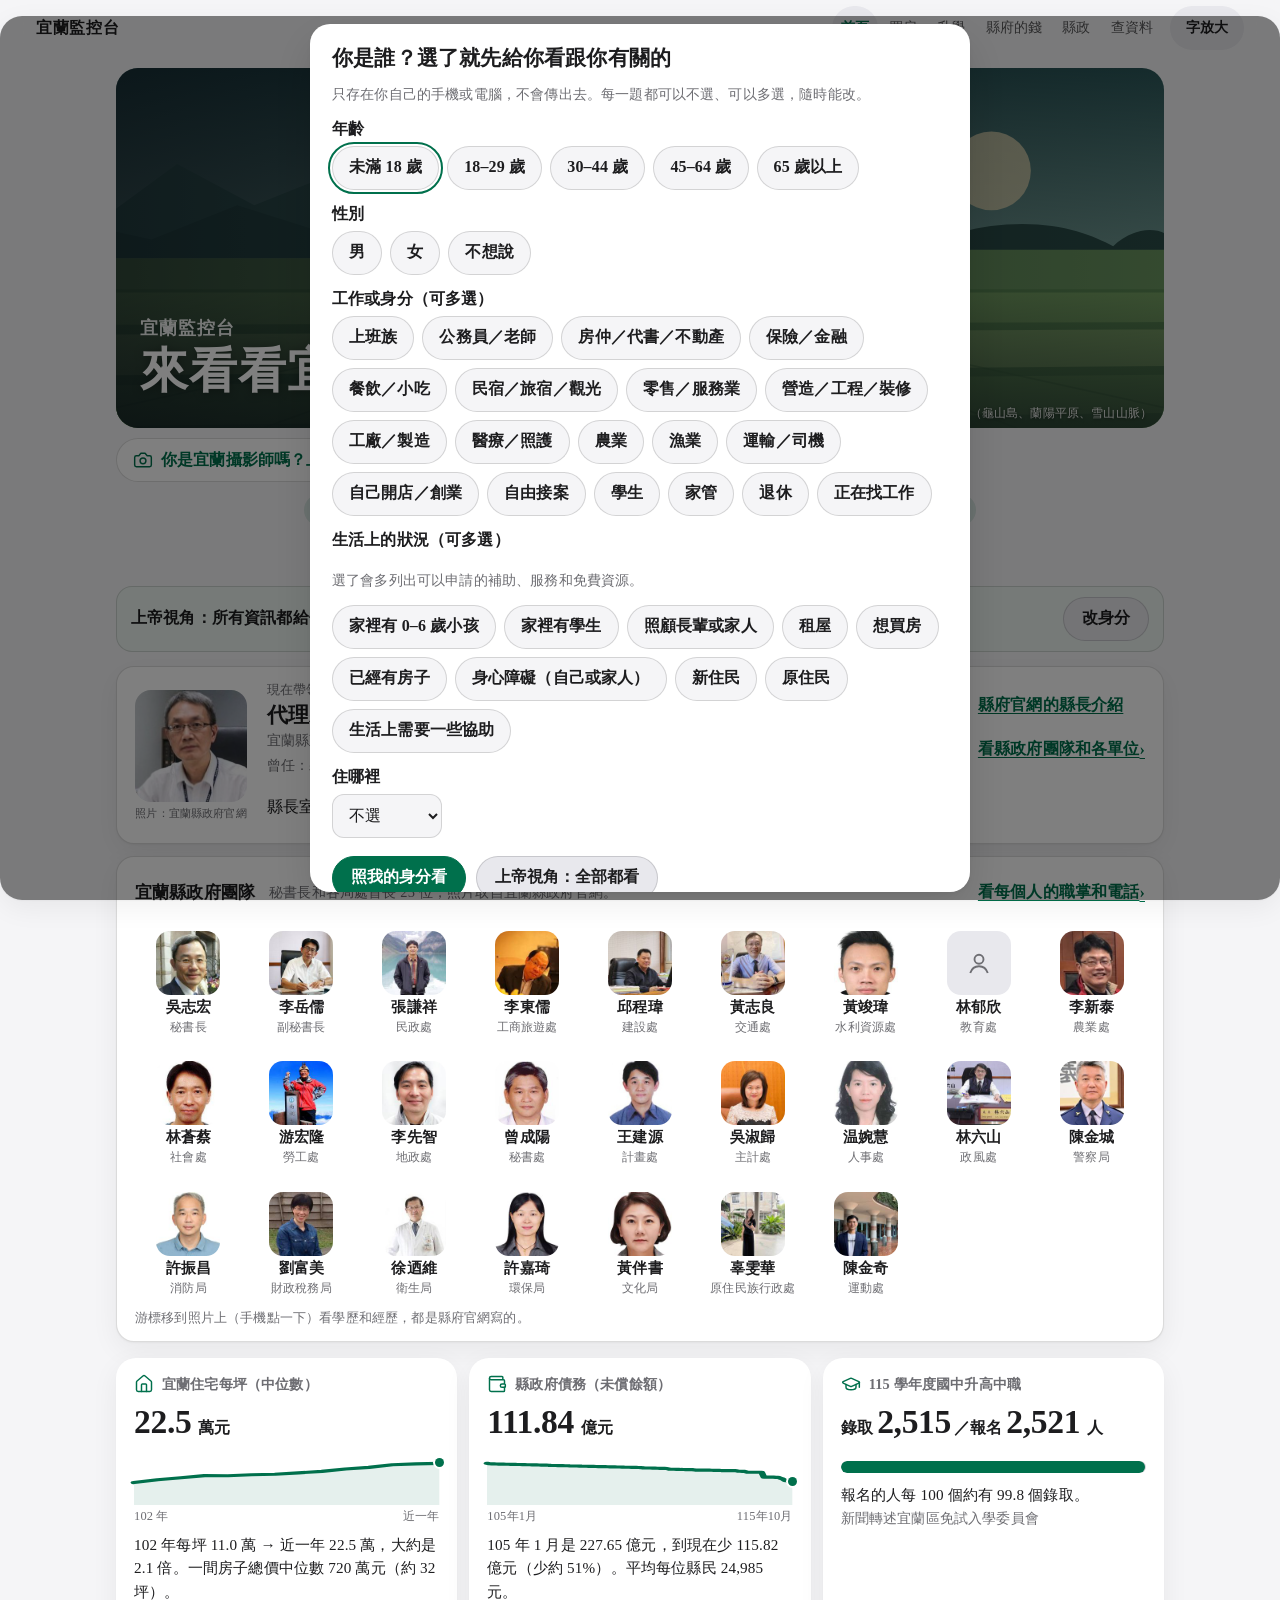
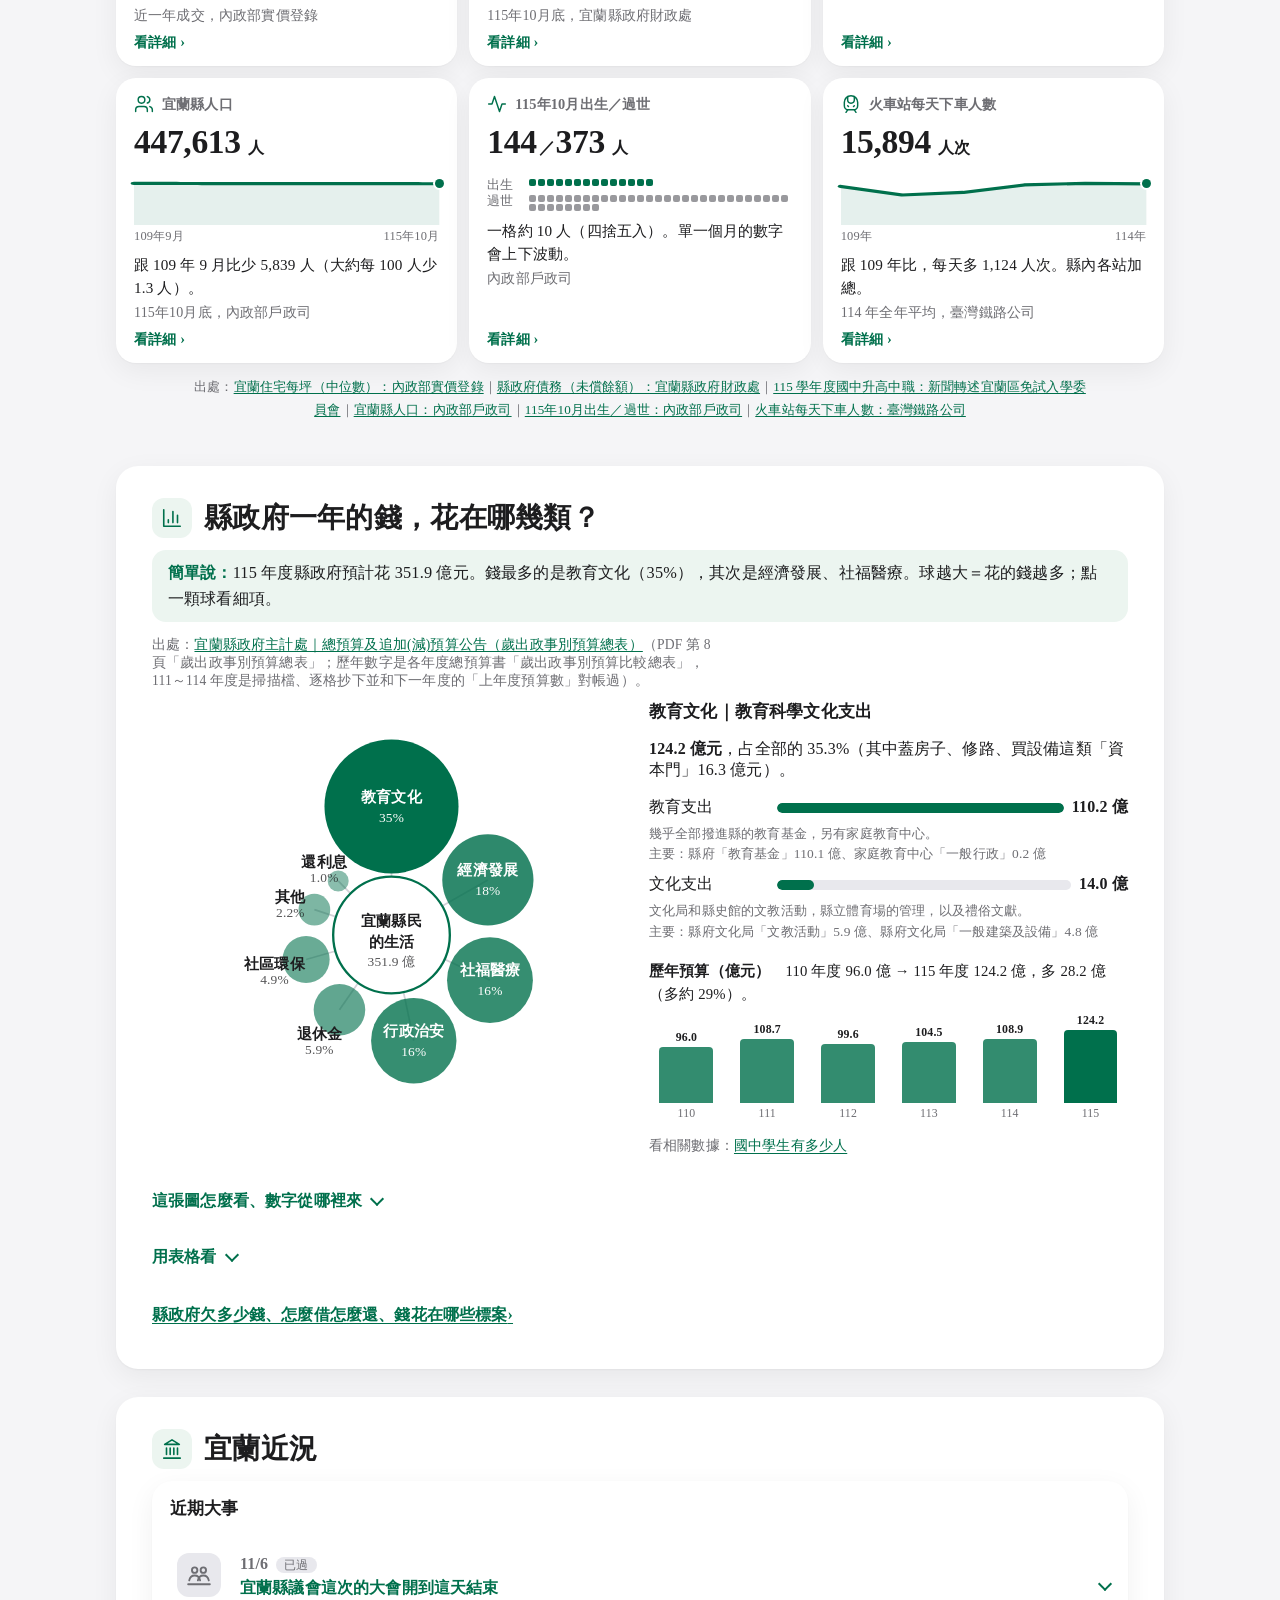
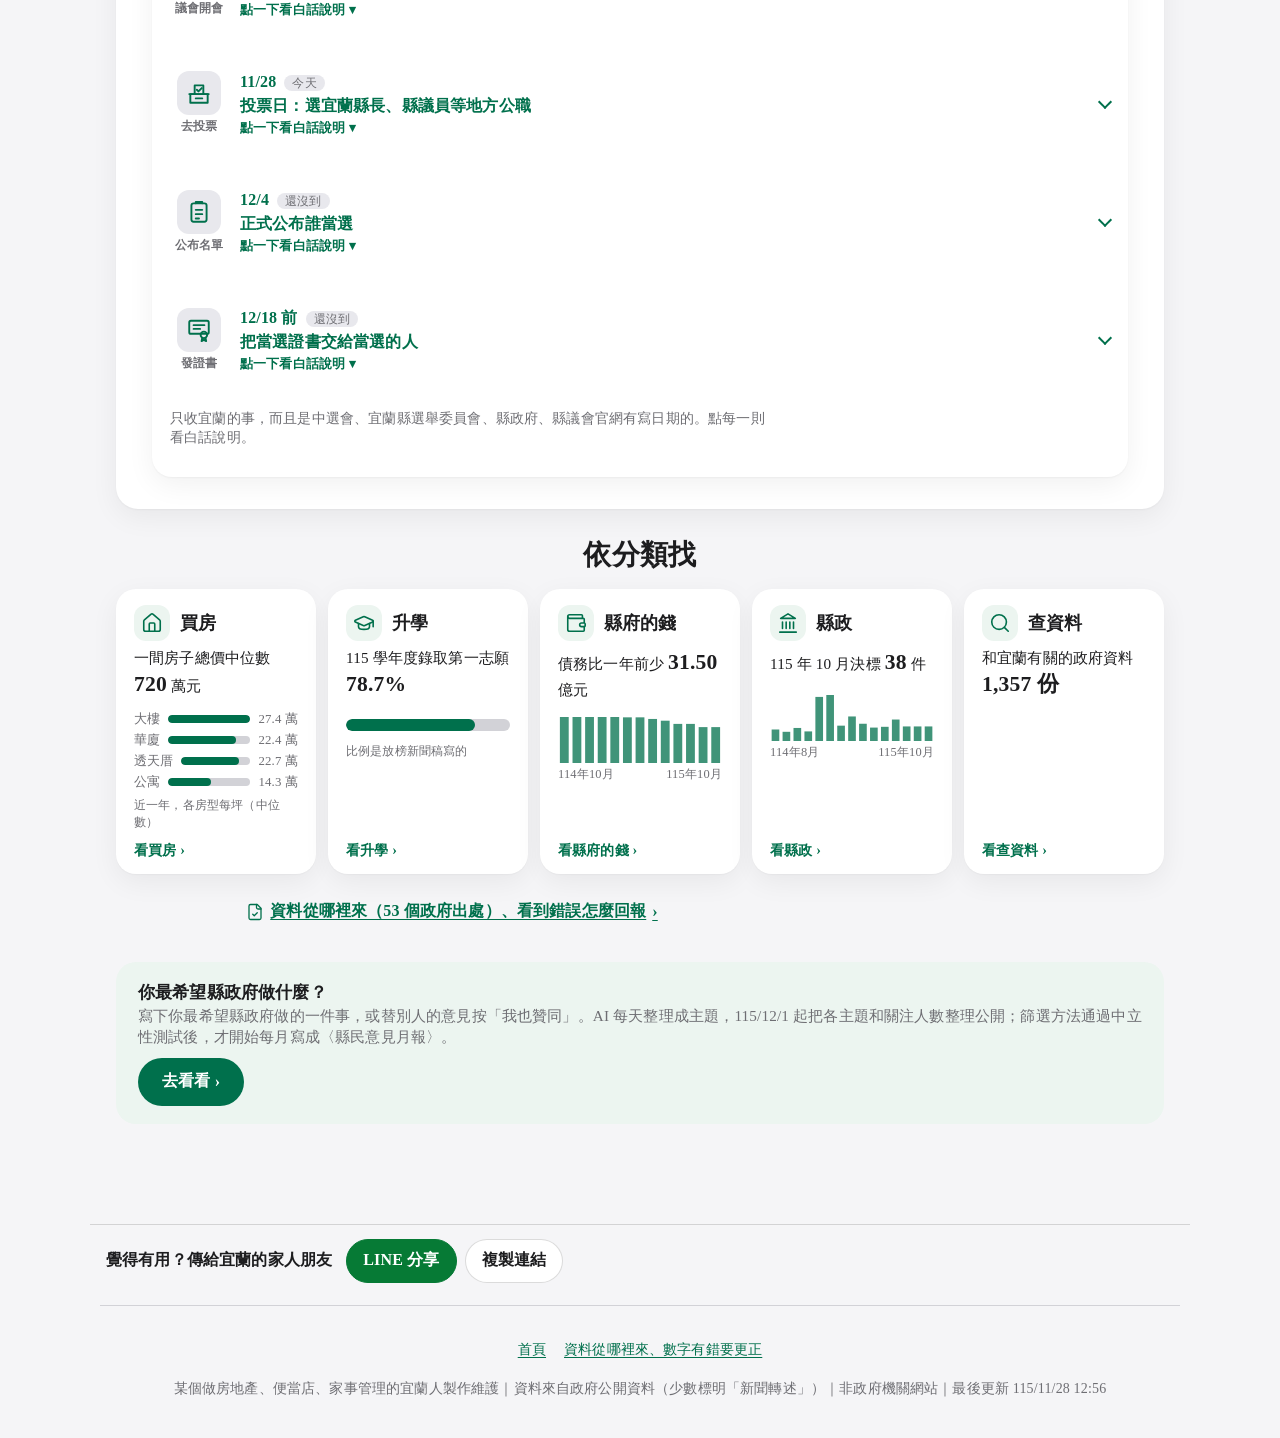
==== commit c942d6aa: "更新 2026-11-28 12:56" ====
--- a/index.html
+++ b/index.html
@@ -5,7 +5,7 @@
 <meta name="description" content="來看看宜蘭的健康狀況：宜蘭縣政府欠多少錢、錢花在哪、辦事要多久、議會通過了什麼，用政府公開資料一頁看懂；每天自動更新，每一個數字都附原始出處（絕大多數是政府資料，少數標明新聞轉述）。非政府機關網站。">
 <meta property="og:type" content="website"><meta property="og:title" content="宜蘭監控台"><meta property="og:description" content="來看看宜蘭的健康狀況：宜蘭縣政府欠多少錢、錢花在哪、辦事要多久、議會通過了什麼，用政府公開資料一頁看懂；每天自動更新，每一個數字都附原始出處（絕大多數是政府資料，少數標明新聞轉述）。非政府機關網站。"><meta property="og:url" content="https://yilan.zengzhisui.com/">
 <meta name="theme-color" media="(prefers-color-scheme: light)" content="#f5f5f7"><meta name="theme-color" media="(prefers-color-scheme: dark)" content="#000000">
-<link rel="stylesheet" href="assets/board.css?v=03c745b3ba"></head><body>
+<link rel="stylesheet" href="assets/board.css?v=1ed4d67555"></head><body>
 <a class="skip" href="#main">跳到主要內容</a>
 <div class="gnav"><div class="gin"><a class="brand" href="./">宜蘭監控台</a><nav id="nav" aria-label="分類"><a href="./" aria-current=page>首頁</a><a href="house/">買房</a><a href="school/">升學</a><a href="money/">縣府的錢</a><a href="gov/">縣政</a><a href="data/">查資料</a></nav><details class="toc" id="toc"><summary>目錄</summary><nav class="tocp" aria-label="全部分類和區塊"><ul><li class=tg>首頁</li><li><a href="./"><span class=ti><svg viewBox="0 0 24 24" fill="none" stroke="currentColor" stroke-width="1.75" stroke-linecap="round" stroke-linejoin="round" aria-hidden="true" focusable="false"><path d="M22 7l-8.5 8.5-5-5L2 17"/><path d="M16 7h6v6"/></svg></span><span class=tt><b>首頁</b><small>一眼看懂、所有分類</small></span></a></li><li class=tg>買房</li><li><a href="house/#house"><span class=ti><svg viewBox="0 0 24 24" fill="none" stroke="currentColor" stroke-width="1.75" stroke-linecap="round" stroke-linejoin="round" aria-hidden="true" focusable="false"><path d="M15 21v-8a1 1 0 0 0-1-1h-4a1 1 0 0 0-1 1v8"/><path d="M3 10a2 2 0 0 1 .709-1.528l7-5.999a2 2 0 0 1 2.582 0l7 5.999A2 2 0 0 1 21 10v9a2 2 0 0 1-2 2H5a2 2 0 0 1-2-2z"/></svg></span><span class=tt><b>房價</b><small>宜蘭的房子多少錢？</small></span></a></li><li><a href="house/#buy"><span class=ti><svg viewBox="0 0 24 24" fill="none" stroke="currentColor" stroke-width="1.75" stroke-linecap="round" stroke-linejoin="round" aria-hidden="true" focusable="false"><rect width="16" height="20" x="4" y="2" rx="2"/><line x1="8" x2="16" y1="6" y2="6"/><line x1="16" x2="16" y1="14" y2="18"/><path d="M16 10h.01"/><path d="M12 10h.01"/><path d="M8 10h.01"/><path d="M12 14h.01"/><path d="M8 14h.01"/><path d="M12 18h.01"/><path d="M8 18h.01"/></svg></span><span class=tt><b>買房試算</b><small>買房試算：各鄉鎮大概要多少錢？</small></span></a></li><li><a href="house/#howbuy"><span class=ti><svg viewBox="0 0 24 24" fill="none" stroke="currentColor" stroke-width="1.75" stroke-linecap="round" stroke-linejoin="round" aria-hidden="true" focusable="false"><path d="M22 7l-8.5 8.5-5-5L2 17"/><path d="M16 7h6v6"/></svg></span><span class=tt><b>買房步驟</b><small>在宜蘭買房要怎麼做？</small></span></a></li><li class=tg>升學</li><li><a href="school/#school"><span class=ti><svg viewBox="0 0 24 24" fill="none" stroke="currentColor" stroke-width="1.75" stroke-linecap="round" stroke-linejoin="round" aria-hidden="true" focusable="false"><path d="M21.42 10.922a1 1 0 0 0-.019-1.838L12.83 5.18a2 2 0 0 0-1.66 0L2.6 9.08a1 1 0 0 0 0 1.832l8.57 3.908a2 2 0 0 0 1.66 0z"/><path d="M22 10v6"/><path d="M6 12.5V16a6 3 0 0 0 12 0v-3.5"/></svg></span><span class=tt><b>升學</b><small>國中升高中職，要幾分才進得去？</small></span></a></li><li class=tg>縣府的錢</li><li><a href="money/#finance"><span class=ti><svg viewBox="0 0 24 24" fill="none" stroke="currentColor" stroke-width="1.75" stroke-linecap="round" stroke-linejoin="round" aria-hidden="true" focusable="false"><path d="M19 7V4a1 1 0 0 0-1-1H5a2 2 0 0 0 0 4h15a1 1 0 0 1 1 1v4h-3a2 2 0 0 0 0 4h3a1 1 0 0 0 1-1v-2a1 1 0 0 0-1-1"/><path d="M3 5v14a2 2 0 0 0 2 2h15a1 1 0 0 0 1-1v-4"/></svg></span><span class=tt><b>欠多少錢</b><small>縣政府欠了多少錢？</small></span></a></li><li><a href="money/#impact"><span class=ti><svg viewBox="0 0 24 24" fill="none" stroke="currentColor" stroke-width="1.75" stroke-linecap="round" stroke-linejoin="round" aria-hidden="true" focusable="false"><path d="M3 3v18h18"/><path d="M18 17V9M13 17V5M8 17v-3"/></svg></span><span class=tt><b>預算分類</b><small>縣政府一年的錢，花在哪幾類？</small></span></a></li><li><a href="money/#tender"><span class=ti><svg viewBox="0 0 24 24" fill="none" stroke="currentColor" stroke-width="1.75" stroke-linecap="round" stroke-linejoin="round" aria-hidden="true" focusable="false"><path d="M6 22V4a2 2 0 0 1 2-2h8a2 2 0 0 1 2 2v18Z"/><path d="M6 12H4a2 2 0 0 0-2 2v6a2 2 0 0 0 2 2h2"/><path d="M18 9h2a2 2 0 0 1 2 2v9a2 2 0 0 1-2 2h-2"/><path d="M10 6h4M10 10h4M10 14h4M10 18h4"/></svg></span><span class=tt><b>錢花在哪</b><small>縣政府的錢花在哪？</small></span></a></li><li class=tg>縣政</li><li><a href="gov/#team"><span class=ti><svg viewBox="0 0 24 24" fill="none" stroke="currentColor" stroke-width="1.75" stroke-linecap="round" stroke-linejoin="round" aria-hidden="true" focusable="false"><path d="M16 21v-2a4 4 0 0 0-4-4H6a4 4 0 0 0-4 4v2"/><circle cx="9" cy="7" r="4"/><path d="M22 21v-2a4 4 0 0 0-3-3.87M16 3.13a4 4 0 0 1 0 7.75"/></svg></span><span class=tt><b>縣府團隊</b><small>縣政府由誰負責？各單位管什麼？</small></span></a></li><li><a href="gov/#speed"><span class=ti><svg viewBox="0 0 24 24" fill="none" stroke="currentColor" stroke-width="1.75" stroke-linecap="round" stroke-linejoin="round" aria-hidden="true" focusable="false"><path d="M10 2h4M12 14l3-3"/><circle cx="12" cy="14" r="8"/></svg></span><span class=tt><b>辦事天數</b><small>政府辦一件事要多久？</small></span></a></li><li><a href="gov/#policy"><span class=ti><svg viewBox="0 0 24 24" fill="none" stroke="currentColor" stroke-width="1.75" stroke-linecap="round" stroke-linejoin="round" aria-hidden="true" focusable="false"><path d="m3 11 18-5v12L3 14v-3z"/><path d="M11.6 16.8a3 3 0 1 1-5.8-1.6"/></svg></span><span class=tt><b>縣府施政</b><small>縣政府最近在做什麼？</small></span></a></li><li><a href="gov/#council"><span class=ti><svg viewBox="0 0 24 24" fill="none" stroke="currentColor" stroke-width="1.75" stroke-linecap="round" stroke-linejoin="round" aria-hidden="true" focusable="false"><path d="M3 22h18M6 18v-7M10 18v-7M14 18v-7M18 18v-7"/><path d="M12 2 20 7H4z"/></svg></span><span class=tt><b>議會</b><small>縣議會通過了什麼？</small></span></a></li><li><a href="gov/#leader"><span class=ti><svg viewBox="0 0 24 24" fill="none" stroke="currentColor" stroke-width="1.75" stroke-linecap="round" stroke-linejoin="round" aria-hidden="true" focusable="false"><path d="M19 21v-2a4 4 0 0 0-4-4H9a4 4 0 0 0-4 4v2"/><circle cx="12" cy="7" r="4"/></svg></span><span class=tt><b>施政摘錄</b><small>縣府施政報告摘錄：做了什麼、正在做什麼</small></span></a></li><li><a href="gov/#voice"><span class=ti><svg viewBox="0 0 24 24" fill="none" stroke="currentColor" stroke-width="1.75" stroke-linecap="round" stroke-linejoin="round" aria-hidden="true" focusable="false"><path d="M21 15a2 2 0 0 1-2 2H7l-4 4V5a2 2 0 0 1 2-2h14a2 2 0 0 1 2 2z"/><path d="M8 9h8M8 13h5"/></svg></span><span class=tt><b>意見箱</b><small>你最希望縣政府做什麼？</small></span></a></li><li class=tg>查資料</li><li><a href="data/#trends"><span class=ti><svg viewBox="0 0 24 24" fill="none" stroke="currentColor" stroke-width="1.75" stroke-linecap="round" stroke-linejoin="round" aria-hidden="true" focusable="false"><path d="M22 7l-8.5 8.5-5-5L2 17"/><path d="M16 7h6v6"/></svg></span><span class=tt><b>趨勢</b><small>宜蘭這幾年怎麼變？</small></span></a></li><li><a href="data/#pop-change"><span class=ti><svg viewBox="0 0 24 24" fill="none" stroke="currentColor" stroke-width="1.75" stroke-linecap="round" stroke-linejoin="round" aria-hidden="true" focusable="false"><path d="M22 12h-4l-3 9L9 3l-3 9H2"/></svg></span><span class=tt><b>出生死亡</b><small>宜蘭每個月生多少寶寶、走了多少人、多少人搬來搬走？</small></span></a></li><li><a href="data/#numbers"><span class=ti><svg viewBox="0 0 24 24" fill="none" stroke="currentColor" stroke-width="1.75" stroke-linecap="round" stroke-linejoin="round" aria-hidden="true" focusable="false"><path d="M3 3v18h18"/><path d="M18 17V9M13 17V5M8 17v-3"/></svg></span><span class=tt><b>基本數字</b><small>宜蘭的基本數字</small></span></a></li><li><a href="data/#radar"><span class=ti><svg viewBox="0 0 24 24" fill="none" stroke="currentColor" stroke-width="1.75" stroke-linecap="round" stroke-linejoin="round" aria-hidden="true" focusable="false"><circle cx="11" cy="11" r="8"/><path d="m21 21-4.3-4.3"/></svg></span><span class=tt><b>找資料</b><small>還有哪些政府資料可以查？</small></span></a></li><li><a href="data/#words"><span class=ti><svg viewBox="0 0 24 24" fill="none" stroke="currentColor" stroke-width="1.75" stroke-linecap="round" stroke-linejoin="round" aria-hidden="true" focusable="false"><path d="M2 3h6a4 4 0 0 1 4 4v14a3 3 0 0 0-3-3H2z"/><path d="M22 3h-6a4 4 0 0 0-4 4v14a3 3 0 0 1 3-3h7z"/></svg></span><span class=tt><b>名詞解釋</b><small>看不懂的詞，看這裡</small></span></a></li><li><a href="data/#about"><span class=ti><svg viewBox="0 0 24 24" fill="none" stroke="currentColor" stroke-width="1.75" stroke-linecap="round" stroke-linejoin="round" aria-hidden="true" focusable="false"><path d="M15 2H6a2 2 0 0 0-2 2v16a2 2 0 0 0 2 2h12a2 2 0 0 0 2-2V7Z"/><path d="M14 2v4a2 2 0 0 0 2 2h4"/><path d="m9 15 2 2 4-4"/></svg></span><span class=tt><b>資料從哪裡來</b><small>資料從哪裡來？有錯怎麼辦？</small></span></a></li></ul></nav></details><span class="btap"><button type="button" id="bigbtn" aria-pressed="false">字放大</button></span></div></div>
 <div class="wrap">
@@ -26,12 +26,14 @@
 <path d="M0 372 L1600 356 L1600 400 L0 420 Z" fill="#6f9e60"/>
 <path d="M800 262 L640 420 M800 262 L960 420 M800 262 L1240 420 M800 262 L360 420 M800 262 L80 420 M800 262 L1520 420" stroke="#4f7d49" stroke-width="2" opacity=.45 fill=none />
 <g fill="#e9e4d4" opacity=.9><rect x=930 y=238 width=26 height=16 rx=2 /><rect x=966 y=232 width=18 height=22 rx=2 /><rect x=1010 y=240 width=30 height=14 rx=2 /><rect x=540 y=242 width=22 height=13 rx=2 /><rect x=572 y=236 width=16 height=19 rx=2 /></g>
-</svg><div class=hbt><p class="eyebrow">宜蘭監控台</p><h1>來看看宜蘭的<wbr>健康狀況</h1></div><p class=hbc>插畫：宜蘭監控台自繪（龜山島、蘭陽平原、雪山山脈）</p></div><details class=hup id=upl><summary><svg viewBox="0 0 24 24" fill="none" stroke="currentColor" stroke-width="1.75" stroke-linecap="round" stroke-linejoin="round" aria-hidden="true" focusable="false"><path d="M14.5 4h-5L7 7H4a2 2 0 0 0-2 2v9a2 2 0 0 0 2 2h16a2 2 0 0 0 2-2V9a2 2 0 0 0-2-2h-3l-2.5-3z"/><circle cx="12" cy="13" r="3.5"/></svg>你是宜蘭攝影師嗎？上傳你的宜蘭照</summary><div class=hupb><p><b>審核通過的照片會輪流放在上面的大圖，並標上你的署名。</b></p><form class=upf novalidate><label class=upic><input type=file name=f accept="image/jpeg,image/png,image/webp"><span>選一張照片</span></label><img class=upv alt="你選的照片預覽" hidden><label>在哪裡拍的<select name=town><option value="">選鄉鎮市</option><option>宜蘭市</option><option>羅東鎮</option><option>蘇澳鎮</option><option>頭城鎮</option><option>礁溪鄉</option><option>壯圍鄉</option><option>員山鄉</option><option>冬山鄉</option><option>五結鄉</option><option>三星鄉</option><option>大同鄉</option><option>南澳鄉</option></select></label><label>署名（可不填）<input name=nm maxlength=20 placeholder="宜蘭鄉親" autocomplete=off></label><label>一句話說明（可不填）<input name=cap maxlength=30 placeholder="例：冬山河的早晨" autocomplete=off></label><label class=upck><input type=checkbox name=ok>這是我自己拍的；同意本站免費展示並標上署名，之後可以用查詢碼撤回。</label><input name=hp tabindex=-1 autocomplete=off class=vh aria-hidden=true><button type=submit class=upgo>送出照片</button><p class=upm role=status></p></form><ul class=sub><li>只收宜蘭的風景、街景、生活照；畫面不要有看得出是誰的人臉、車牌、門牌。</li><li>每張先審核才上架；照片會重新壓縮並拿掉拍攝位置等資料，不用留電話。</li></ul><details class=upq><summary>查進度、撤回照片</summary><form class=uqf><label>查詢碼<input name=code maxlength=8 autocomplete=off></label><button type=submit value=status>查進度</button><button type=submit value=withdraw>撤回</button><p class=uqm role=status></p></form></details></div></details>
+</svg><div class=hbt><p class="eyebrow">宜蘭監控台</p><h1>來看看宜蘭的<wbr>健康狀況</h1></div><p class=hbc>插畫：宜蘭監控台自繪（龜山島、蘭陽平原、雪山山脈）</p></div><details class=hup id=upl><summary><svg viewBox="0 0 24 24" fill="none" stroke="currentColor" stroke-width="1.75" stroke-linecap="round" stroke-linejoin="round" aria-hidden="true" focusable="false"><path d="M14.5 4h-5L7 7H4a2 2 0 0 0-2 2v9a2 2 0 0 0 2 2h16a2 2 0 0 0 2-2V9a2 2 0 0 0-2-2h-3l-2.5-3z"/><circle cx="12" cy="13" r="3.5"/></svg>你是宜蘭攝影師嗎？上傳你的宜蘭照</summary><div class=hupb><p><b>審核通過的照片會輪流放在上面的大圖，並標上你的署名。</b></p><form class=upf novalidate><label class=upic><input type=file name=f accept="image/jpeg,image/png,image/webp"><span>選一張照片</span></label><img class=upv alt="你選的照片預覽" hidden><label>在哪裡拍的<select name=town><option value="">選鄉鎮市</option><option>宜蘭市</option><option>羅東鎮</option><option>蘇澳鎮</option><option>頭城鎮</option><option>礁溪鄉</option><option>壯圍鄉</option><option>員山鄉</option><option>冬山鄉</option><option>五結鄉</option><option>三星鄉</option><option>大同鄉</option><option>南澳鄉</option></select></label><label>署名（可不填）<input name=nm maxlength=20 placeholder="宜蘭鄉親" autocomplete=off></label><label>一句話說明（可不填）<input name=cap maxlength=30 placeholder="例：冬山河的早晨" autocomplete=off></label><label class=upck><input type=checkbox name=ok>這是我自己拍的；同意本站免費展示並標上署名，之後可以用查詢碼撤回。</label><input name=hp tabindex=-1 autocomplete=off class=vh aria-hidden=true><button type=submit class=upgo>送出照片</button><p class=upm role=status></p></form><ul class=sub><li>只收宜蘭的風景、街景、生活照；畫面不要有看得出是誰的人臉、車牌、門牌。</li><li>每張先審核才上架；照片會重新壓縮並拿掉拍攝位置等資料，不用留電話。</li><li>未滿 18 歲請先得到家長同意，也可以請家長幫你上傳；看得出是誰的兒童、青少年不會上架。</li><li>誰收：宜蘭監控台（個人製作維護，不是政府機關）。用途：審核後放在首頁大圖並標署名。保存：上架期間保留；沒通過的 30 天、撤回的 7 天後移出系統。</li></ul><details class=upq><summary>查進度、撤回照片</summary><form class=uqf><label>查詢碼<input name=code maxlength=8 autocomplete=off></label><button type=submit value=status>查進度</button><button type=submit value=withdraw>撤回</button><p class=uqm role=status></p></form></details></div></details>
 <p class="tag">房價、升學、縣政府的錢、縣政、所有政府公開資料，點卡片看詳細和出處。</p>
-<div class="badges"><span class="badge">非政府機關網站</span><span class="badge">最後更新 115/11/28 12:32</span><span class="badge">每天自動更新</span></div>
+<div class="badges"><span class="badge">非政府機關網站</span><span class="badge">最後更新 115/11/28 12:56</span><span class="badge">每天自動更新</span></div>
 </header>
 <main id="main">
 <div class=idbar hidden><span class=idt></span><span class=idbtn><button type=button class=idch>改身分</button><button type=button class=idgo2>上帝視角</button></span><span class=idpick></span></div>
+<section class=minep hidden data-src="assets/mine.json" aria-labelledby=mineh><h2 id=mineh>宜蘭這些事可能跟你有關</h2>
+<p class=sub>依你選的身分，從縣府官方文件（最近 60 天的新聞稿、公報、標案、議會）和政府公開的資源整理，點標題看原文。電腦依關鍵字配對，可能不完整；資源以各機關公告為準。</p><div class=minel></div></section>
 <section class="hd1 hdg" aria-label="現在帶領宜蘭縣政府的人"><figure class=hdf><img src="assets/team/1_head.jpg" alt="代理縣長 林茂盛 的照片（宜蘭縣政府官網）" width=112 height=112 decoding=async><figcaption>照片：宜蘭縣政府官網</figcaption></figure><span class=hdt><small>現在帶領宜蘭縣政府的人</small><b>代理縣長　林茂盛</b><span class=sub>宜蘭縣政府代理縣長（113年12月31日迄今）。選出的新任縣長就職後，這裡會更新。</span><span class=hdx>曾任：縣府副縣長、縣府秘書長、新北市政府工務局副局長（<a href="https://www.e-land.gov.tw/cp.aspx?n=2700" target="_blank" rel="noopener">官網介紹<span class=vh>（另開新視窗）</span></a>）</span></span><span class=hdc2><span>縣長室電話 <a href="tel:+88639251000,2000">(03) 925-1000 轉 2000</a></span><span><a href="https://www.e-land.gov.tw/cp.aspx?n=2743" target="_blank" rel="noopener">寫信給縣政府（民意信箱）<span class=vh>（另開新視窗）</span></a></span><span><a href="https://www.e-land.gov.tw/cp.aspx?n=2704" target="_blank" rel="noopener">各局處首長和電話<span class=vh>（另開新視窗）</span></a></span></span><span class=hdm><a href="https://www.e-land.gov.tw/cp.aspx?n=2700" target="_blank" rel="noopener">縣府官網的縣長介紹<span class=vh>（另開新視窗）</span></a><a href="gov/#team">看縣政府團隊和各單位 <span aria-hidden=true>›</span></a></span></section><section class=tms aria-label="宜蘭縣政府團隊"><div class=tmh><b>宜蘭縣政府團隊</b><span class=sub>秘書長和各局處首長 25 位，照片取自宜蘭縣政府官網。<span class=tmx>左右滑看全部。</span></span><a href="gov/#team">看每個人的職掌和電話 <span aria-hidden=true>›</span></a></div><ul class=tml><li data-p="2"><a href="gov/#team"><img src="assets/team/2.jpg" alt="" width=64 height=64 loading=lazy decoding=async><b>吳志宏</b><small>秘書長</small></a></li><li data-p="3"><a href="gov/#team"><img src="assets/team/3.jpg" alt="" width=64 height=64 loading=lazy decoding=async><b>李岳儒</b><small>副秘書長</small></a></li><li data-p="4"><a href="gov/#team"><img src="assets/team/4.jpg" alt="" width=64 height=64 loading=lazy decoding=async><b>張謙祥</b><small>民政處</small></a></li><li data-p="5"><a href="gov/#team"><img src="assets/team/5.jpg" alt="" width=64 height=64 loading=lazy decoding=async><b>李東儒</b><small>工商旅遊處</small></a></li><li data-p="6"><a href="gov/#team"><img src="assets/team/6.jpg" alt="" width=64 height=64 loading=lazy decoding=async><b>邱程瑋</b><small>建設處</small></a></li><li data-p="7"><a href="gov/#team"><img src="assets/team/7.jpg" alt="" width=64 height=64 loading=lazy decoding=async><b>黃志良</b><small>交通處</small></a></li><li data-p="8"><a href="gov/#team"><img src="assets/team/8.jpg" alt="" width=64 height=64 loading=lazy decoding=async><b>黃竣瑋</b><small>水利資源處</small></a></li><li data-p="9"><a href="gov/#team"><span class=tsb aria-hidden=true><svg viewBox="0 0 24 24" fill="none" stroke="currentColor" stroke-width="1.5" aria-hidden="true"><circle cx="12" cy="9" r="3.6"/><path d="M5 20c1.2-3.6 3.9-5.4 7-5.4s5.8 1.8 7 5.4"/></svg></span><b>林郁欣</b><small>教育處</small></a></li><li data-p="10"><a href="gov/#team"><img src="assets/team/10.jpg" alt="" width=64 height=64 loading=lazy decoding=async><b>李新泰</b><small>農業處</small></a></li><li data-p="11"><a href="gov/#team"><img src="assets/team/11.jpg" alt="" width=64 height=64 loading=lazy decoding=async><b>林蒼蔡</b><small>社會處</small></a></li><li data-p="12"><a href="gov/#team"><img src="assets/team/12.jpg" alt="" width=64 height=64 loading=lazy decoding=async><b>游宏隆</b><small>勞工處</small></a></li><li data-p="13"><a href="gov/#team"><img src="assets/team/13.jpg" alt="" width=64 height=64 loading=lazy decoding=async><b>李先智</b><small>地政處</small></a></li><li data-p="14"><a href="gov/#team"><img src="assets/team/14.jpg" alt="" width=64 height=64 loading=lazy decoding=async><b>曾成陽</b><small>秘書處</small></a></li><li data-p="15"><a href="gov/#team"><img src="assets/team/15.jpg" alt="" width=64 height=64 loading=lazy decoding=async><b>王建源</b><small>計畫處</small></a></li><li data-p="16"><a href="gov/#team"><img src="assets/team/16.jpg" alt="" width=64 height=64 loading=lazy decoding=async><b>吳淑歸</b><small>主計處</small></a></li><li data-p="17"><a href="gov/#team"><img src="assets/team/17.jpg" alt="" width=64 height=64 loading=lazy decoding=async><b>温婉慧</b><small>人事處</small></a></li><li data-p="18"><a href="gov/#team"><img src="assets/team/18.jpg" alt="" width=64 height=64 loading=lazy decoding=async><b>林六山</b><small>政風處</small></a></li><li data-p="19"><a href="gov/#team"><img src="assets/team/19.jpg" alt="" width=64 height=64 loading=lazy decoding=async><b>陳金城</b><small>警察局</small></a></li><li data-p="20"><a href="gov/#team"><img src="assets/team/20.jpg" alt="" width=64 height=64 loading=lazy decoding=async><b>許振昌</b><small>消防局</small></a></li><li data-p="21"><a href="gov/#team"><img src="assets/team/21.jpg" alt="" width=64 height=64 loading=lazy decoding=async><b>劉富美</b><small>財政稅務局</small></a></li><li data-p="22"><a href="gov/#team"><img src="assets/team/22.jpg" alt="" width=64 height=64 loading=lazy decoding=async><b>徐迺維</b><small>衛生局</small></a></li><li data-p="23"><a href="gov/#team"><img src="assets/team/23.jpg" alt="" width=64 height=64 loading=lazy decoding=async><b>許嘉琦</b><small>環保局</small></a></li><li data-p="24"><a href="gov/#team"><img src="assets/team/24.jpg" alt="" width=64 height=64 loading=lazy decoding=async><b>黃伴書</b><small>文化局</small></a></li><li data-p="25"><a href="gov/#team"><img src="assets/team/25.jpg" alt="" width=64 height=64 loading=lazy decoding=async><b>辜雯華</b><small>原住民族行政處</small></a></li><li data-p="26"><a href="gov/#team"><img src="assets/team/26.jpg" alt="" width=64 height=64 loading=lazy decoding=async><b>陳金奇</b><small>運動處</small></a></li></ul><p class="sub tmtip">游標移到照片上（手機點一下）看學歷和經歷，都是縣府官網寫的。</p></section><script type="application/json" id=tmj>{"2": {"n": "吳志宏", "t": "秘書長", "edu": ["國立宜蘭大學經營管理研究所碩士"], "exp": ["宜蘭縣政府秘書長（112年10月迄今）", "宜蘭縣政府民政處處長", "宜蘭縣政府勞工處處長", "宜蘭縣政府參議", "宜蘭縣政府秘書處處長"], "hon": [], "u": "https://www.e-land.gov.tw/cp.aspx?n=2701", "d": "114-01-09", "go": "gov/#team"}, "3": {"n": "李岳儒", "t": "副秘書長", "edu": ["國立中興大學土木工程學系碩士", "結構工程技師", "台大法律學分班結業"], "exp": ["宜蘭縣政府副秘書長（115年9月迄今）", "宜蘭縣政府水利資源處處長", "宜蘭縣政府工商旅遊處處長", "宜蘭縣政府秘書處新聞科長"], "hon": [], "u": "https://www.e-land.gov.tw/cp.aspx?n=19694", "d": "115-09-14", "go": "gov/#team"}, "4": {"n": "張謙祥", "t": "民政處處長", "edu": ["國立臺灣科技大學營建工程技術學系碩士"], "exp": ["宜蘭縣政府水利資源處副處長", "宜蘭縣政府交通處副處長", "宜蘭縣政府秘書處副處長", "宜蘭縣政府秘書", "宜蘭縣政府建設處建築管理科科長"], "hon": [], "u": "https://civil.e-land.gov.tw/cp.aspx?n=2543", "d": "112-10-02", "go": "gov/#team"}, "5": {"n": "李東儒", "t": "工商旅遊處處長", "edu": ["輔仁大學 大眾傳播研究所"], "exp": ["工商旅遊處處長(108.07.15迄今)", "計畫處處長"], "hon": [], "u": "https://bt.e-land.gov.tw/cp.aspx?n=2789", "d": "114-11-17", "go": "gov/#team"}, "6": {"n": "邱程瑋", "t": "建設處處長", "edu": ["國立成功大學都市計劃學系碩士"], "exp": ["宜蘭縣政府建設處副處長", "建設處建築管理科科長", "建設處國土計畫科科長", "建設處城鄉計畫科科長", "建設處技正"], "hon": [], "u": "https://eadept.e-land.gov.tw/cp.aspx?n=2882", "d": "115-02-02", "go": "gov/#team"}, "7": {"n": "黃志良", "t": "交通處處長", "edu": ["逢甲大學都市計畫學系畢業"], "exp": ["宜蘭縣政府建設局技正、課長。", "交通部臺灣鐵路管理局正工程司。", "國立臺灣傳統藝術總處籌備處技正。", "宜蘭縣政府建設處副處長。", "宜蘭縣政府地政處處長、建設處處長。"], "hon": [], "u": "https://trp.e-land.gov.tw/cp.aspx?n=15453", "d": "115-01-30", "go": "gov/#team"}, "8": {"n": "黃竣瑋", "t": "水利資源處處長", "edu": [], "exp": [], "hon": [], "u": "https://wres.e-land.gov.tw/cp.aspx?n=2412", "d": "115-09-15", "go": "gov/#team"}, "9": {"n": "林郁欣", "t": "教育處處長", "edu": ["國立中山大學政治學研究所碩士(1996年元月畢業)"], "exp": ["宜蘭縣政府教育處處長", "文化部簡任秘書", "文化部文化資源司科長、視察、專員", "110年文化部模範公務人員", "宜蘭縣政府教育處學管科、體健科、課發科科長"], "hon": ["110年薦任公務人員晉升簡任官等訓練及格", "95年高考教育行政類科及格", "國小教師證"], "u": "https://2blog.ilc.edu.tw/26060/2023/01/16/%e4%bb%a3%e7%90%86%e8%99%95%e9%95%b7%e7%b0%a1%e4%bb%8b/", "d": "", "go": "gov/#team"}, "10": {"n": "李新泰", "t": "農業處處長", "edu": ["國立臺灣海洋大學 漁業經濟研究所 碩士"], "exp": ["宜蘭縣政府 農業處 處長", "宜蘭縣政府 首長室 參議", "宜蘭縣政府 建設處 處長", "宜蘭縣政府 計畫處 處長", "宜蘭縣政府 計畫處 副處長"], "hon": ["108薦任公務人員晉升簡任官等訓練 及格", "91基層公務人員考試三等考試 及格", "90基層公務人員考試丙等考試 及格"], "u": "https://agri.e-land.gov.tw/cp.aspx?n=3037", "d": "112-03-10", "go": "gov/#team"}, "11": {"n": "林蒼蔡", "t": "社會處處長", "edu": ["空中行專"], "exp": ["宜蘭縣政府警察局警員", "宜蘭縣羅東鎮公所里幹事、課員", "宜蘭縣政府兵役課股長", "行政院農業委員會林務局羅東林區管理處課員、股長、專員、課長"], "hon": [], "u": "https://sntroot.e-land.gov.tw/cp.aspx?n=10491", "d": "114-09-22", "go": "gov/#team"}, "12": {"n": "游宏隆", "t": "勞工處處長", "edu": ["佛光人文社會學院管理學碩士"], "exp": ["宜蘭縣政府參議。", "宜蘭縣政府民政處處長。", "宜蘭縣政府民政處副處長。", "宜蘭縣政府秘書。", "宜蘭縣羅東鎮戶政事務所主任。"], "hon": [], "u": "https://labor.e-land.gov.tw/cp.aspx?n=3104", "d": "114-01-23", "go": "gov/#team"}, "13": {"n": "李先智", "t": "地政處處長", "edu": ["國立台北大學都市計畫研究所畢業"], "exp": ["新北市地政局重劃科股長、專員、科長"], "hon": [], "u": "https://land.e-land.gov.tw/cp.aspx?n=18384", "d": "115-02-24", "go": "gov/#team"}, "14": {"n": "曾成陽", "t": "秘書處處長", "edu": ["大學"], "exp": ["羅東鎮公所主任秘書"], "hon": [], "u": "https://ms.e-land.gov.tw/cp.aspx?n=2331", "d": "109-03-17", "go": "gov/#team"}, "15": {"n": "王建源", "t": "計畫處處長", "edu": ["大漢工商專科學校"], "exp": ["宜蘭縣政府參議", "宜蘭縣政府秘書處處長", "宜蘭縣政府秘書", "宜蘭縣政府工務局（處）技正、課長、副局長（副處長）", "宜蘭縣政府建設局課長"], "hon": ["100年簡任升官等訓練", "88年中央暨地方機關公務人員薦任升等考試", "79年丙等基層特考"], "u": "https://planning.e-land.gov.tw/cp.aspx?n=3202", "d": "114-01-10", "go": "gov/#team"}, "16": {"n": "吳淑歸", "t": "主計處處長", "edu": ["國立宜蘭大學高階經營管理碩士"], "exp": ["財政部會計處專門委員", "宜蘭縣議會會計室主任", "宜蘭縣政府主計處副處長"], "hon": [], "u": "https://bgacst.e-land.gov.tw/cp.aspx?n=2469", "d": "114-01-06", "go": "gov/#team"}, "17": {"n": "温婉慧", "t": "人事處處長", "edu": ["佛光大學公共事務學系碩士", "國立中興大學公共行政學系學士"], "exp": ["宜蘭縣政府人事處處長", "宜蘭縣政府人事處副處長", "宜蘭縣政府人事處組編科科長", "宜蘭縣政府人事處人力科科長", "宜蘭縣政府人事室考訓課課長"], "hon": ["110年薦任公務人員晉升簡任官等訓練及格", "80年交通事業公路人員升資考試員級晉高員級考試人事行政科", "70年全國性公務人員普通考試人事行政科"], "u": "https://personnel.e-land.gov.tw/cp.aspx?n=2900", "d": "115-09-03", "go": "gov/#team"}, "18": {"n": "林六山", "t": "政風處處長", "edu": [], "exp": ["宜蘭縣政府政風處處長(113年1月迄今)", "宜蘭縣政府政風處副處長", "財政部關務署臺北關政風室主任", "國防部政風室科長", "交通部鐵路管理局政風室科長"], "hon": [], "u": "https://ethics.e-land.gov.tw/cp.aspx?n=2988", "d": "113-06-21", "go": "gov/#team"}, "19": {"n": "陳金城", "t": "警察局局長", "edu": ["中央警察大學行政警察學系64期", "中華科技大學健康科技研究所"], "exp": ["內政部警政署署長室專員", "臺北市政府警察局主任秘書室專員", "臺北市政府警察局交通警察大隊副大隊長", "臺北市政府警察局中正第二分局副分局長", "臺北市政府警察局捷運警察隊隊長"], "hon": [], "u": "https://www.ilcpb.gov.tw/cp.aspx?n=16337", "d": "115-08-21", "go": "gov/#team"}, "20": {"n": "許振昌", "t": "消防局局長", "edu": ["中央警察大學消防學系畢業。"], "exp": ["宜蘭縣警察局消防警察隊分隊長。", "宜蘭縣政府消防局課員。", "宜蘭縣政府消防局副大隊長。", "宜蘭縣政府消防局主任。", "宜蘭縣政府消防局科長。"], "hon": [], "u": "https://fire.e-land.gov.tw/cp.aspx?n=5966", "d": "115-09-09", "go": "gov/#team"}, "21": {"n": "劉富美", "t": "財政稅務局局長", "edu": ["佛光人文社會學院管理學碩士"], "exp": ["宜蘭縣政府財政稅務局局長", "宜蘭縣政府參議", "宜蘭縣政府地方稅務局局長", "社會處處長、勞工處處長、勞工處副處長、工商旅遊處副處長"], "hon": ["78年特種考試臺灣省基層公務人員考試乙等考試會計審計科", "101年薦任公務人員晉升簡任官等訓練及格"], "u": "https://www.iltb.gov.tw/cp.aspx?n=16810", "d": "115-02-09", "go": "gov/#team"}, "22": {"n": "徐迺維", "t": "衛生局局長", "edu": ["國立陽明大學醫學院公共衛生研究所公共衛生學博士", "美國哈佛大學公共衛生學院公共衛生碩士（醫院管理）", "國立陽明大學醫學院醫學士"], "exp": ["國立陽明大學醫學院部定兼任助理教授", "國立陽明大學附設醫院社區醫學中心主任", "國立陽明大學附設醫院副院長", "衛生署宜蘭醫院副院長", "衛生署宜蘭醫院醫務秘書"], "hon": ["中華民國心臟學會理事", "中華民國重症醫學會理事", "中華民國國立陽明大學校友總會第四屆理事長"], "u": "https://www.ilshb.gov.tw/cp.aspx?n=15695", "d": "115-05-13", "go": "gov/#team"}, "23": {"n": "許嘉琦", "t": "環保局局長", "edu": ["國立台灣大學環境工程學研究所碩士"], "exp": ["新北市政府環境保護局 技正、科長、主任、專門委員、簡任技正", "臺北縣政府環境保護局 技佐、技士、股長、技正", "臺北市政府環境保護局衛生稽查大隊 技佐", "行政院環境保護署 約聘人員"], "hon": [], "u": "https://www.ilepb.gov.tw/About/Director.aspx", "d": "", "go": "gov/#team"}, "24": {"n": "黃伴書", "t": "文化局局長", "edu": ["MBA in Marketing/University of Houston, Houston,Texas,USA."], "exp": ["宜蘭縣政府文化局局長(112年1月30日- 迄今 )", "英國威治伍德家居精品公司亞太區首席顧問", "美國康泰納仕綜合媒體集團出版人", "美國赫斯特媒體出版集團營運總監、廣告總監", "MOOK城邦出版集團廣告經理、新新聞週刊行銷經理"], "hon": [], "u": "https://www.ilccb.gov.tw/cp.aspx?n=10207", "d": "113-07-18", "go": "gov/#team"}, "25": {"n": "辜雯華", "t": "原住民族行政處處長", "edu": ["國立嘉義大學企業管理學系博士"], "exp": ["南投縣政府 原住民族行政局（局長）", "宜蘭縣政府 民政處　（原住民行政課課長）", "宜蘭縣政府 縣長室　（秘書）", "宜蘭縣政府 文化局　（副局長）", "宜蘭縣政府 民政處　（副處長）"], "hon": [], "u": "https://aborigines.e-land.gov.tw/cp.aspx?n=5950", "d": "115-02-05", "go": "gov/#team"}, "26": {"n": "陳金奇", "t": "運動處處長", "edu": ["國立臺灣師範大學教育心理與輔導學系博士"], "exp": ["宜蘭縣政府教育處處長", "宜蘭縣政府教育處副處長", "宜蘭縣政府教育處教育資源管理科科長", "宜蘭縣政府教育處學務管理科科長", "宜蘭縣政府教育處體育保健科科長"], "hon": [], "u": "https://gym.e-land.gov.tw/cp.aspx?n=6745", "d": "115-10-06", "go": "gov/#team"}}</script><div id=tmpop role=tooltip hidden></div>
 <div class="glance" id="glance"><h2 class="vh">一眼看懂</h2><div class="tiles"><a class=tile data-k="house" href="house/#house"><div class=tl><svg viewBox="0 0 24 24" fill="none" stroke="currentColor" stroke-width="1.75" stroke-linecap="round" stroke-linejoin="round" aria-hidden="true" focusable="false"><path d="M15 21v-8a1 1 0 0 0-1-1h-4a1 1 0 0 0-1 1v8"/><path d="M3 10a2 2 0 0 1 .709-1.528l7-5.999a2 2 0 0 1 2.582 0l7 5.999A2 2 0 0 1 21 10v9a2 2 0 0 1-2 2H5a2 2 0 0 1-2-2z"/></svg>宜蘭住宅每坪（中位數）</div><div class=tv><b>22.5</b> 萬元</div><div class=spk role=img aria-label="每坪中位數從民國102年到近一年的變化"><div class=spw><svg viewBox="0 0 100 32" preserveAspectRatio="none" aria-hidden=true><path class=sa d="M0.00,16.36 L7.69,14.44 L15.38,13.06 L23.08,11.57 L30.77,11.68 L38.46,10.94 L46.15,10.62 L53.85,9.61 L61.54,8.62 L69.23,6.92 L76.92,5.84 L84.62,3.99 L92.31,3.38 L100.00,3.00 L100,32 L0,32 Z"/><path class=sl d="M0.00,16.36 L7.69,14.44 L15.38,13.06 L23.08,11.57 L30.77,11.68 L38.46,10.94 L46.15,10.62 L53.85,9.61 L61.54,8.62 L69.23,6.92 L76.92,5.84 L84.62,3.99 L92.31,3.38 L100.00,3.00" vector-effect=non-scaling-stroke/></svg><span class=sd style="left:100.0%;top:9.4%"></span></div><div class=sx><span>102 年</span><span>近一年</span></div></div><p class=say>102 年每坪 11.0 萬 → 近一年 22.5 萬，大約是 2.1 倍。一間房子總價中位數 720 萬元（約 32 坪）。</p><div class=tn>近一年成交，內政部實價登錄</div><div class=tm>看詳細 <span aria-hidden=true>›</span></div></a><a class=tile data-k="finance" href="money/#finance"><div class=tl><svg viewBox="0 0 24 24" fill="none" stroke="currentColor" stroke-width="1.75" stroke-linecap="round" stroke-linejoin="round" aria-hidden="true" focusable="false"><path d="M19 7V4a1 1 0 0 0-1-1H5a2 2 0 0 0 0 4h15a1 1 0 0 1 1 1v4h-3a2 2 0 0 0 0 4h3a1 1 0 0 0 1-1v-2a1 1 0 0 0-1-1"/><path d="M3 5v14a2 2 0 0 0 2 2h15a1 1 0 0 0 1-1v-4"/></svg>縣政府債務（未償餘額）</div><div class=tv><b>111.84</b> 億元</div><div class=spk role=img aria-label="縣政府債務從105 年 1 月到115 年 10 月的變化"><div class=spw><svg viewBox="0 0 100 32" preserveAspectRatio="none" aria-hidden=true><path class=sa d="M0.00,3.00 L0.78,3.31 L1.55,3.40 L2.33,3.43 L3.10,3.49 L3.88,3.56 L4.65,3.58 L5.43,3.60 L6.20,3.65 L6.98,3.66 L7.75,3.70 L8.53,3.77 L9.30,3.79 L10.08,3.80 L10.85,3.82 L11.63,3.90 L12.40,3.94 L13.18,3.98 L13.95,4.03 L14.73,4.05 L15.50,4.06 L16.28,4.11 L17.05,4.15 L17.83,4.23 L18.60,4.24 L19.38,4.26 L20.16,4.39 L20.93,4.47 L21.71,4.51 L22.48,4.55 L23.26,4.60 L24.03,4.62 L24.81,4.63 L25.58,4.68 L26.36,4.72 L27.13,4.80 L27.91,4.85 L28.68,4.87 L29.46,4.89 L30.23,4.93 L31.01,5.00 L31.78,5.03 L32.56,5.06 L33.33,5.11 L34.11,5.13 L34.88,5.15 L35.66,5.22 L36.43,5.25 L37.21,5.31 L37.98,5.32 L38.76,5.34 L39.53,5.38 L40.31,5.45 L41.09,5.49 L41.86,5.51 L42.64,5.56 L43.41,5.58 L44.19,5.60 L44.96,5.67 L45.74,5.71 L46.51,5.76 L47.29,5.78 L48.06,5.80 L48.84,5.84 L49.61,5.91 L50.39,5.95 L51.16,6.20 L51.94,6.25 L52.71,6.27 L53.49,6.28 L54.26,6.36 L55.04,6.40 L55.81,6.45 L56.59,6.47 L57.36,6.48 L58.14,6.52 L58.91,6.60 L59.69,7.09 L60.47,7.11 L61.24,7.16 L62.02,7.18 L62.79,7.19 L63.57,7.27 L64.34,7.31 L65.12,7.37 L65.89,7.38 L66.67,7.40 L67.44,7.43 L68.22,7.72 L68.99,7.73 L69.77,7.75 L70.54,7.76 L71.32,7.77 L72.09,7.78 L72.87,7.79 L73.64,7.80 L74.42,7.92 L75.19,7.92 L75.97,7.92 L76.74,8.04 L77.52,8.04 L78.29,8.04 L79.07,8.05 L79.84,8.05 L80.62,8.05 L81.40,8.05 L82.17,8.50 L82.95,8.50 L83.72,8.63 L84.50,8.63 L85.27,9.20 L86.05,9.20 L86.82,9.20 L87.60,9.20 L88.37,9.20 L89.15,9.20 L89.92,9.20 L90.70,12.63 L91.47,12.63 L92.25,12.63 L93.02,12.63 L93.80,12.63 L94.57,12.75 L95.35,12.75 L96.12,13.33 L96.90,13.94 L97.67,15.09 L98.45,15.09 L99.22,16.23 L100.00,16.23 L100,32 L0,32 Z"/><path class=sl d="M0.00,3.00 L0.78,3.31 L1.55,3.40 L2.33,3.43 L3.10,3.49 L3.88,3.56 L4.65,3.58 L5.43,3.60 L6.20,3.65 L6.98,3.66 L7.75,3.70 L8.53,3.77 L9.30,3.79 L10.08,3.80 L10.85,3.82 L11.63,3.90 L12.40,3.94 L13.18,3.98 L13.95,4.03 L14.73,4.05 L15.50,4.06 L16.28,4.11 L17.05,4.15 L17.83,4.23 L18.60,4.24 L19.38,4.26 L20.16,4.39 L20.93,4.47 L21.71,4.51 L22.48,4.55 L23.26,4.60 L24.03,4.62 L24.81,4.63 L25.58,4.68 L26.36,4.72 L27.13,4.80 L27.91,4.85 L28.68,4.87 L29.46,4.89 L30.23,4.93 L31.01,5.00 L31.78,5.03 L32.56,5.06 L33.33,5.11 L34.11,5.13 L34.88,5.15 L35.66,5.22 L36.43,5.25 L37.21,5.31 L37.98,5.32 L38.76,5.34 L39.53,5.38 L40.31,5.45 L41.09,5.49 L41.86,5.51 L42.64,5.56 L43.41,5.58 L44.19,5.60 L44.96,5.67 L45.74,5.71 L46.51,5.76 L47.29,5.78 L48.06,5.80 L48.84,5.84 L49.61,5.91 L50.39,5.95 L51.16,6.20 L51.94,6.25 L52.71,6.27 L53.49,6.28 L54.26,6.36 L55.04,6.40 L55.81,6.45 L56.59,6.47 L57.36,6.48 L58.14,6.52 L58.91,6.60 L59.69,7.09 L60.47,7.11 L61.24,7.16 L62.02,7.18 L62.79,7.19 L63.57,7.27 L64.34,7.31 L65.12,7.37 L65.89,7.38 L66.67,7.40 L67.44,7.43 L68.22,7.72 L68.99,7.73 L69.77,7.75 L70.54,7.76 L71.32,7.77 L72.09,7.78 L72.87,7.79 L73.64,7.80 L74.42,7.92 L75.19,7.92 L75.97,7.92 L76.74,8.04 L77.52,8.04 L78.29,8.04 L79.07,8.05 L79.84,8.05 L80.62,8.05 L81.40,8.05 L82.17,8.50 L82.95,8.50 L83.72,8.63 L84.50,8.63 L85.27,9.20 L86.05,9.20 L86.82,9.20 L87.60,9.20 L88.37,9.20 L89.15,9.20 L89.92,9.20 L90.70,12.63 L91.47,12.63 L92.25,12.63 L93.02,12.63 L93.80,12.63 L94.57,12.75 L95.35,12.75 L96.12,13.33 L96.90,13.94 L97.67,15.09 L98.45,15.09 L99.22,16.23 L100.00,16.23" vector-effect=non-scaling-stroke/></svg><span class=sd style="left:100.0%;top:50.7%"></span></div><div class=sx><span>105年1月</span><span>115年10月</span></div></div><p class=say>105 年 1 月是 227.65 億元，到現在少 115.82 億元（少約 51%）。平均每位縣民 24,985 元。</p><div class=tn>115年10月底，宜蘭縣政府財政處</div><div class=tm>看詳細 <span aria-hidden=true>›</span></div></a><a class=tile data-k="school" href="school/#school"><div class=tl><svg viewBox="0 0 24 24" fill="none" stroke="currentColor" stroke-width="1.75" stroke-linecap="round" stroke-linejoin="round" aria-hidden="true" focusable="false"><path d="M21.42 10.922a1 1 0 0 0-.019-1.838L12.83 5.18a2 2 0 0 0-1.66 0L2.6 9.08a1 1 0 0 0 0 1.832l8.57 3.908a2 2 0 0 0 1.66 0z"/><path d="M22 10v6"/><path d="M6 12.5V16a6 3 0 0 0 12 0v-3.5"/></svg>115 學年度國中升高中職</div><div class=tv>錄取 <b>2,515</b>／報名 <b>2,521</b> 人</div><div class=spb role=img aria-label="錄取率 99.8%"><div class=spf style="width:99.8%"></div></div><p class=say>報名的人每 100 個約有 99.8 個錄取。</p><div class=tn>新聞轉述宜蘭區免試入學委員會</div><div class=tm>看詳細 <span aria-hidden=true>›</span></div></a><a class=tile data-k="numbers" href="data/#numbers"><div class=tl><svg viewBox="0 0 24 24" fill="none" stroke="currentColor" stroke-width="1.75" stroke-linecap="round" stroke-linejoin="round" aria-hidden="true" focusable="false"><path d="M16 21v-2a4 4 0 0 0-4-4H6a4 4 0 0 0-4 4v2"/><circle cx="9" cy="7" r="4"/><path d="M22 21v-2a4 4 0 0 0-3-3.87M16 3.13a4 4 0 0 1 0 7.75"/></svg>宜蘭縣人口</div><div class=tv><b>447,613</b> 人</div><div class=spk role=img aria-label="戶籍人口從109 年 9 月到115 年 10 月的變化"><div class=spw><svg viewBox="0 0 100 32" preserveAspectRatio="none" aria-hidden=true><path class=sa d="M0.00,3.00 L1.39,3.01 L2.78,3.01 L4.17,3.02 L5.56,3.03 L6.94,3.04 L8.33,3.05 L9.72,3.06 L11.11,3.06 L12.50,3.07 L13.89,3.09 L15.28,3.10 L16.67,3.12 L18.06,3.13 L19.44,3.14 L20.83,3.16 L22.22,3.17 L23.61,3.19 L25.00,3.23 L26.39,3.26 L27.78,3.26 L29.17,3.26 L30.56,3.26 L31.94,3.25 L33.33,3.26 L34.72,3.25 L36.11,3.26 L37.50,3.25 L38.89,3.23 L40.28,3.23 L41.67,3.23 L43.06,3.22 L44.44,3.21 L45.83,3.21 L47.22,3.20 L48.61,3.19 L50.00,3.20 L51.39,3.20 L52.78,3.20 L54.17,3.20 L55.56,3.21 L56.94,3.22 L58.33,3.23 L59.72,3.23 L61.11,3.23 L62.50,3.23 L63.89,3.24 L65.28,3.24 L66.67,3.25 L68.06,3.24 L69.44,3.24 L70.83,3.24 L72.22,3.23 L73.61,3.19 L75.00,3.19 L76.39,3.16 L77.78,3.17 L79.17,3.18 L80.56,3.19 L81.94,3.20 L83.33,3.21 L84.72,3.22 L86.11,3.24 L87.50,3.25 L88.89,3.26 L90.28,3.27 L91.67,3.27 L93.06,3.27 L94.44,3.28 L95.83,3.29 L97.22,3.31 L98.61,3.32 L100.00,3.33 L100,32 L0,32 Z"/><path class=sl d="M0.00,3.00 L1.39,3.01 L2.78,3.01 L4.17,3.02 L5.56,3.03 L6.94,3.04 L8.33,3.05 L9.72,3.06 L11.11,3.06 L12.50,3.07 L13.89,3.09 L15.28,3.10 L16.67,3.12 L18.06,3.13 L19.44,3.14 L20.83,3.16 L22.22,3.17 L23.61,3.19 L25.00,3.23 L26.39,3.26 L27.78,3.26 L29.17,3.26 L30.56,3.26 L31.94,3.25 L33.33,3.26 L34.72,3.25 L36.11,3.26 L37.50,3.25 L38.89,3.23 L40.28,3.23 L41.67,3.23 L43.06,3.22 L44.44,3.21 L45.83,3.21 L47.22,3.20 L48.61,3.19 L50.00,3.20 L51.39,3.20 L52.78,3.20 L54.17,3.20 L55.56,3.21 L56.94,3.22 L58.33,3.23 L59.72,3.23 L61.11,3.23 L62.50,3.23 L63.89,3.24 L65.28,3.24 L66.67,3.25 L68.06,3.24 L69.44,3.24 L70.83,3.24 L72.22,3.23 L73.61,3.19 L75.00,3.19 L76.39,3.16 L77.78,3.17 L79.17,3.18 L80.56,3.19 L81.94,3.20 L83.33,3.21 L84.72,3.22 L86.11,3.24 L87.50,3.25 L88.89,3.26 L90.28,3.27 L91.67,3.27 L93.06,3.27 L94.44,3.28 L95.83,3.29 L97.22,3.31 L98.61,3.32 L100.00,3.33" vector-effect=non-scaling-stroke/></svg><span class=sd style="left:100.0%;top:10.4%"></span></div><div class=sx><span>109年9月</span><span>115年10月</span></div></div><p class=say>跟 109 年 9 月比少 5,839 人（大約每 100 人少 1.3 人）。</p><div class=tn>115年10月底，內政部戶政司</div><div class=tm>看詳細 <span aria-hidden=true>›</span></div></a><a class=tile data-k="pop-change" href="data/#pop-change"><div class=tl><svg viewBox="0 0 24 24" fill="none" stroke="currentColor" stroke-width="1.75" stroke-linecap="round" stroke-linejoin="round" aria-hidden="true" focusable="false"><path d="M22 12h-4l-3 9L9 3l-3 9H2"/></svg>115年10月出生／過世</div><div class=tv><b>144</b>／<b>373</b> 人</div><div class=pg role=img aria-label="出生 144 人、過世 373 人，一格約 10 人"><div class=pgr><span class=pgl>出生</span><span class="pgc"><i></i><i></i><i></i><i></i><i></i><i></i><i></i><i></i><i></i><i></i><i></i><i></i><i></i><i></i></span></div><div class=pgr><span class=pgl>過世</span><span class="pgc o"><i></i><i></i><i></i><i></i><i></i><i></i><i></i><i></i><i></i><i></i><i></i><i></i><i></i><i></i><i></i><i></i><i></i><i></i><i></i><i></i><i></i><i></i><i></i><i></i><i></i><i></i><i></i><i></i><i></i><i></i><i></i><i></i><i></i><i></i><i></i><i></i><i></i></span></div></div><p class=say>一格約 10 人（四捨五入）。單一個月的數字會上下波動。</p><div class=tn>內政部戶政司</div><div class=tm>看詳細 <span aria-hidden=true>›</span></div></a><a class=tile data-k="tr-tra" href="data/#tr-tra"><div class=tl><svg viewBox="0 0 24 24" fill="none" stroke="currentColor" stroke-width="1.75" stroke-linecap="round" stroke-linejoin="round" aria-hidden="true" focusable="false"><path d="M8 3.1V7a4 4 0 0 0 8 0V3.1"/><path d="m9 15-1-1"/><path d="m15 15 1-1"/><path d="M9 19c-2.8 0-5-2.2-5-5v-4a8 8 0 0 1 16 0v4c0 2.8-2.2 5-5 5Z"/><path d="m8 19-2 3"/><path d="m16 19 2 3"/></svg>火車站每天下車人數</div><div class=tv><b>15,894</b> 人次</div><div class=spk role=img aria-label="縣內火車站每天下車人次，民國109年到114年"><div class=spw><svg viewBox="0 0 100 32" preserveAspectRatio="none" aria-hidden=true><path class=sa d="M0.00,5.15 L20.00,11.13 L40.00,9.33 L60.00,4.14 L80.00,3.00 L100.00,3.34 L100,32 L0,32 Z"/><path class=sl d="M0.00,5.15 L20.00,11.13 L40.00,9.33 L60.00,4.14 L80.00,3.00 L100.00,3.34" vector-effect=non-scaling-stroke/></svg><span class=sd style="left:100.0%;top:10.4%"></span></div><div class=sx><span>109年</span><span>114年</span></div></div><p class=say>跟 109 年比，每天多 1,124 人次。縣內各站加總。</p><div class=tn>114 年全年平均，臺灣鐵路公司</div><div class=tm>看詳細 <span aria-hidden=true>›</span></div></a></div><p class="sub gsrc">出處：<a href="https://plvr.land.moi.gov.tw/DownloadOpenData" target="_blank" rel="noopener">宜蘭住宅每坪（中位數）：內政部實價登錄<span class=vh>（另開新視窗）</span></a>｜<a href="https://www.e-land.gov.tw/News_Content.aspx?n=9405&amp;s=66439" target="_blank" rel="noopener">縣政府債務（未償餘額）：宜蘭縣政府財政處<span class=vh>（另開新視窗）</span></a>｜<a href="https://www.cdns.com.tw/articles/1426472" target="_blank" rel="noopener">115 學年度國中升高中職：新聞轉述宜蘭區免試入學委員會<span class=vh>（另開新視窗）</span></a>｜<a href="https://www.ris.gov.tw/rs-opendata/api/v1/datastore/ODRP014/11510?COUNTY=%E5%AE%9C%E8%98%AD%E7%B8%A3" target="_blank" rel="noopener">宜蘭縣人口：內政部戶政司<span class=vh>（另開新視窗）</span></a>｜<a href="https://data.gov.tw/dataset/131135" target="_blank" rel="noopener">115年10月出生／過世：內政部戶政司<span class=vh>（另開新視窗）</span></a>｜<a href="https://data.gov.tw/dataset/8792" target="_blank" rel="noopener">火車站每天下車人數：臺灣鐵路公司<span class=vh>（另開新視窗）</span></a></p></div>
 <section id="spend"><h2><span class=ic><svg viewBox="0 0 24 24" fill="none" stroke="currentColor" stroke-width="1.75" stroke-linecap="round" stroke-linejoin="round" aria-hidden="true" focusable="false"><path d="M3 3v18h18"/><path d="M18 17V9M13 17V5M8 17v-3"/></svg></span>縣政府一年的錢，花在哪幾類？</h2><p class=simple><b>簡單說：</b>115 年度縣政府預計花 351.9 億元。錢最多的是教育文化（35%），其次是經濟發展、社福醫療。球越大＝花的錢越多；點一顆球看細項。</p><div class=sb><p class="sub bbsrc">出處：<a href="https://bgacst.e-land.gov.tw/News_Content.aspx?n=2478&amp;s=390067" target="_blank" rel="noopener">宜蘭縣政府主計處｜總預算及追加(減)預算公告（歲出政事別預算總表）<span class=vh>（另開新視窗）</span></a>（PDF 第 8 頁「歲出政事別預算總表」；歷年數字是各年度總預算書「歲出政事別預算比較總表」，111～114 年度是掃描檔、逐格抄下並和下一年度的「上年度預算數」對帳過）。</p><div class=bbw><svg class=bbs viewBox="0 0 360 360" role=group aria-label="115 年度縣預算各類支出球球圖"><line x1="180.0" y1="180.0" x2="180.0" y2="69.8" class=bbl /><g class=bbg role=button tabindex=0 data-i="0" aria-label="教育文化：124.2 億元，占 35.3%"><circle cx="180.0" cy="69.8" r="54.2" class=bbh /><circle cx="180.0" cy="69.8" r="54.2" class=bbc style="opacity:1.00"/><text x="180.0" y="65.8" class=bbt>教育文化</text><text x="180.0" y="82.8" class=bbv>35%</text></g><line x1="180.0" y1="180.0" x2="262.6" y2="132.8" class=bbl /><g class=bbg role=button tabindex=0 data-i="1" aria-label="經濟發展：64.7 億元，占 18.4%"><circle cx="262.6" cy="132.8" r="39.1" class=bbh /><circle cx="262.6" cy="132.8" r="39.1" class=bbc style="opacity:0.82"/><text x="262.6" y="128.8" class=bbt>經濟發展</text><text x="262.6" y="145.8" class=bbv>18%</text></g><line x1="180.0" y1="180.0" x2="264.4" y2="218.7" class=bbl /><g class=bbg role=button tabindex=0 data-i="2" aria-label="社福醫療：57.4 億元，占 16.3%"><circle cx="264.4" cy="218.7" r="36.8" class=bbh /><circle cx="264.4" cy="218.7" r="36.8" class=bbc style="opacity:0.79"/><text x="264.4" y="214.7" class=bbt>社福醫療</text><text x="264.4" y="231.7" class=bbv>16%</text></g><line x1="180.0" y1="180.0" x2="199.1" y2="270.6" class=bbl /><g class=bbg role=button tabindex=0 data-i="3" aria-label="行政治安：56.6 億元，占 16.1%"><circle cx="199.1" cy="270.6" r="36.6" class=bbh /><circle cx="199.1" cy="270.6" r="36.6" class=bbc style="opacity:0.79"/><text x="199.1" y="266.6" class=bbt>行政治安</text><text x="199.1" y="283.6" class=bbv>16%</text></g><line x1="180.0" y1="180.0" x2="135.4" y2="244.1" class=bbl /><g class=bbg role=button tabindex=0 data-i="4" aria-label="退休金：20.6 億元，占 5.9%"><circle cx="135.4" cy="244.1" r="30.0" class=bbh /><circle cx="135.4" cy="244.1" r="22.1" class=bbc style="opacity:0.62"/><text x="118.2" y="268.8" class="bbt sm" text-anchor="end">退休金</text><text x="118.2" y="281.8" class="bbv sm" text-anchor="end">5.9%</text></g><line x1="180.0" y1="180.0" x2="106.8" y2="201.0" class=bbl /><g class=bbg role=button tabindex=0 data-i="5" aria-label="社區環保：17.2 億元，占 4.9%"><circle cx="106.8" cy="201.0" r="30.0" class=bbh /><circle cx="106.8" cy="201.0" r="20.2" class=bbc style="opacity:0.59"/><text x="79.7" y="208.8" class="bbt sm" text-anchor="end">社區環保</text><text x="79.7" y="221.8" class="bbv sm" text-anchor="end">4.9%</text></g><line x1="180.0" y1="180.0" x2="113.9" y2="158.3" class=bbl /><g class=bbg role=button tabindex=0 data-i="6" aria-label="其他：7.8 億元，占 2.2%"><circle cx="113.9" cy="158.3" r="30.0" class=bbh /><circle cx="113.9" cy="158.3" r="13.6" class=bbc style="opacity:0.51"/><text x="93.3" y="151.5" class="bbt sm" text-anchor="end">其他</text><text x="93.3" y="164.5" class="bbv sm" text-anchor="end">2.2%</text></g><line x1="180.0" y1="180.0" x2="134.3" y2="133.7" class=bbl /><g class=bbg role=button tabindex=0 data-i="7" aria-label="還利息：3.5 億元，占 1.0%"><circle cx="134.3" cy="133.7" r="30.0" class=bbh /><circle cx="134.3" cy="133.7" r="9.0" class=bbc style="opacity:0.46"/><text x="122.3" y="121.6" class="bbt sm" text-anchor="end">還利息</text><text x="122.3" y="134.6" class="bbv sm" text-anchor="end">1.0%</text></g><circle cx="180.0" cy="180.0" r="50" class=bbm /><text x="180.0" y="172.0" class="bbt ct">宜蘭縣民</text><text x="180.0" y="190.0" class="bbt ct">的生活</text><text x="180.0" y="207.0" class="bbv ct">351.9 億</text></svg>
@@ -66,9 +68,9 @@
 <section id=now class=now><h2><span class=ic><svg viewBox="0 0 24 24" fill="none" stroke="currentColor" stroke-width="1.75" stroke-linecap="round" stroke-linejoin="round" aria-hidden="true" focusable="false"><path d="M3 22h18M6 18v-7M10 18v-7M14 18v-7M18 18v-7"/><path d="M12 2 20 7H4z"/></svg></span>宜蘭近況</h2><div class="nowg n1"><div class=nowc><h3>近期大事</h3><ol class=evl><li class="evp"><details><summary><span class=evi><i><svg viewBox="0 0 24 24" fill="none" stroke="currentColor" stroke-width="1.75" stroke-linecap="round" stroke-linejoin="round" aria-hidden="true" focusable="false"><circle cx="8" cy="7.5" r="2.5"/><circle cx="16" cy="7.5" r="2.5"/><path d="M3 17c.6-3 2.6-4.5 5-4.5s4.4 1.5 5 4.5M11 17c.6-3 2.6-4.5 5-4.5s4.4 1.5 5 4.5"/><path d="M2 20.5h20"/></svg></i><em>議會開會</em></span><span class=evb><time datetime="2026-11-06">11/6<b>已過</b></time>宜蘭縣議會這次的大會開到這天結束<small class=evm>點一下看白話說明<span aria-hidden=true class=evc>▾</span></small></span></summary><div class=evd><p>縣議會每年固定開兩次大會（叫「定期會」），縣議員在會裡審查縣政府的提案、預算和問政。這次因為颱風停班停課兩天，又要審完明年（116 年）的縣政府總預算，所以大會延長到 11 月 6 日才結束，之後另外再開兩次臨時會。</p><p class="sub evs">出處：宜蘭縣議會官網 115/10/28 最新消息（議事組公告）。想看原文：<a href="https://www.ilcc.gov.tw/Incfiles/PBrowse.aspx?Sys_id=PMF2026100014" target="_blank" rel="noopener"><span class=evk><svg viewBox="0 0 24 24" fill="none" stroke="currentColor" stroke-width="1.75" stroke-linecap="round" stroke-linejoin="round" aria-hidden="true" focusable="false"><circle cx="12" cy="12" r="9"/><path d="M3 12h18"/><path d="M12 3c2.5 2.6 3.8 5.6 3.8 9s-1.3 6.4-3.8 9c-2.5-2.6-3.8-5.6-3.8-9S9.5 5.6 12 3z"/></svg></span>宜蘭縣議會 10/28 公告「延長會期」<span class=vh>（另開新視窗）</span></a>（另開網頁）</p></div></details></li><li class="evf"><details><summary><span class=evi><i><svg viewBox="0 0 24 24" fill="none" stroke="currentColor" stroke-width="1.75" stroke-linecap="round" stroke-linejoin="round" aria-hidden="true" focusable="false"><path d="M3 13h18"/><path d="M4 13h16v8H4z"/><path d="M8 13V5h8v8"/><path d="m10 9 1.5 1.5L14.5 7.5"/><path d="M9 17h6"/></svg></i><em>去投票</em></span><span class=evb><time datetime="2026-11-28">11/28<b>今天</b></time>投票日：選宜蘭縣長、縣議員等地方公職<small class=evm>點一下看白話說明<span aria-hidden=true class=evc>▾</span></small></span></summary><div class=evd><p>上午 8 點到下午 4 點，到你戶籍所在地的投票所投票。要帶國民身分證；在選舉人名冊上簽名、蓋章或按指印都可以；投票通知單沒帶也能投。投票所在哪裡，看寄到家裡的投票通知單，或宜蘭縣選舉委員會網站。</p><p class="sub evs">出處：中選會 115 年 8 月 20 日公告（投票日期與時間全國相同）。想看原文：<a href="https://web.cec.gov.tw/ilec" target="_blank" rel="noopener"><span class=evk><svg viewBox="0 0 24 24" fill="none" stroke="currentColor" stroke-width="1.75" stroke-linecap="round" stroke-linejoin="round" aria-hidden="true" focusable="false"><circle cx="12" cy="12" r="9"/><path d="M3 12h18"/><path d="M12 3c2.5 2.6 3.8 5.6 3.8 9s-1.3 6.4-3.8 9c-2.5-2.6-3.8-5.6-3.8-9S9.5 5.6 12 3z"/></svg></span>宜蘭縣選舉委員會網站<span class=vh>（另開新視窗）</span></a>（另開網頁）</p></div></details></li><li class="evf"><details><summary><span class=evi><i><svg viewBox="0 0 24 24" fill="none" stroke="currentColor" stroke-width="1.75" stroke-linecap="round" stroke-linejoin="round" aria-hidden="true" focusable="false"><rect x="5" y="4" width="14" height="17" rx="2"/><path d="M9 4V2.8h6V4"/><path d="M9 10h6M9 14h6M9 18h3"/></svg></i><em>公布名單</em></span><span class=evb><time datetime="2026-12-04">12/4<b>還沒到</b></time>正式公布誰當選<small class=evm>點一下看白話說明<span aria-hidden=true class=evc>▾</span></small></span></summary><div class=evd><p>投票當晚開出來的票數是初步結果。中選會在 12 月 4 日正式公告當選名單，這時才算確定。</p><p class="sub evs">出處：中選會「115 年選舉工作進行程序表」第 29 項（全國各縣市日期相同）。想看原文：<a href="https://info.cec.gov.tw/vote2026/" target="_blank" rel="noopener"><span class=evk><svg viewBox="0 0 24 24" fill="none" stroke="currentColor" stroke-width="1.75" stroke-linecap="round" stroke-linejoin="round" aria-hidden="true" focusable="false"><circle cx="12" cy="12" r="9"/><path d="M3 12h18"/><path d="M12 3c2.5 2.6 3.8 5.6 3.8 9s-1.3 6.4-3.8 9c-2.5-2.6-3.8-5.6-3.8-9S9.5 5.6 12 3z"/></svg></span>中選會 115 年選舉專區<span class=vh>（另開新視窗）</span></a>（另開網頁）</p></div></details></li><li class="evf"><details><summary><span class=evi><i><svg viewBox="0 0 24 24" fill="none" stroke="currentColor" stroke-width="1.75" stroke-linecap="round" stroke-linejoin="round" aria-hidden="true" focusable="false"><rect x="3" y="3.5" width="18" height="12" rx="1.5"/><path d="M7 7.5h10M7 11h6"/><circle cx="16.5" cy="16.5" r="3"/><path d="m15 19 -.6 3.2 2.1-1.1 2.1 1.1-.6-3.2"/></svg></i><em>發證書</em></span><span class=evb><time datetime="2026-12-18">12/18 前<b>還沒到</b></time>把當選證書交給當選的人<small class=evm>點一下看白話說明<span aria-hidden=true class=evc>▾</span></small></span></summary><div class=evd><p>12 月 18 日以前，選舉委員會要把當選證書交給當選的人。新任縣長哪一天就職，官方還沒公布，公布後這裡會補上。</p><p class="sub evs">出處：中選會「115 年選舉工作進行程序表」第 31 項（全國各縣市日期相同）。想看原文：<a href="https://info.cec.gov.tw/vote2026/" target="_blank" rel="noopener"><span class=evk><svg viewBox="0 0 24 24" fill="none" stroke="currentColor" stroke-width="1.75" stroke-linecap="round" stroke-linejoin="round" aria-hidden="true" focusable="false"><circle cx="12" cy="12" r="9"/><path d="M3 12h18"/><path d="M12 3c2.5 2.6 3.8 5.6 3.8 9s-1.3 6.4-3.8 9c-2.5-2.6-3.8-5.6-3.8-9S9.5 5.6 12 3z"/></svg></span>中選會 115 年選舉專區<span class=vh>（另開新視窗）</span></a>（另開網頁）</p></div></details></li></ol><p class=sub>只收宜蘭的事，而且是中選會、宜蘭縣選舉委員會、縣政府、縣議會官網有寫日期的。點每一則看白話說明。</p></div></div></section>
 <div class="cats2"><h2>依分類找</h2><a class=cat2 data-g="house" href="house/"><span class=c2h><span class=ti><svg viewBox="0 0 24 24" fill="none" stroke="currentColor" stroke-width="1.75" stroke-linecap="round" stroke-linejoin="round" aria-hidden="true" focusable="false"><path d="M15 21v-8a1 1 0 0 0-1-1h-4a1 1 0 0 0-1 1v8"/><path d="M3 10a2 2 0 0 1 .709-1.528l7-5.999a2 2 0 0 1 2.582 0l7 5.999A2 2 0 0 1 21 10v9a2 2 0 0 1-2 2H5a2 2 0 0 1-2-2z"/></svg></span><b>買房</b></span><span class=c2n>一間房子總價中位數 <b>720</b> 萬元</span><div class=ch role=img aria-label="近一年各房型每坪中位數"><div class=chr><span>大樓</span><span class=chb><i style="width:100.0%"></i></span><span>27.4 萬</span></div><div class=chr><span>華廈</span><span class=chb><i style="width:81.9%"></i></span><span>22.4 萬</span></div><div class=chr><span>透天厝</span><span class=chb><i style="width:82.9%"></i></span><span>22.7 萬</span></div><div class=chr><span>公寓</span><span class=chb><i style="width:52.3%"></i></span><span>14.3 萬</span></div><p class=chn>近一年，各房型每坪（中位數）</p></div><span class=c2m>看買房 <span aria-hidden=true>›</span></span></a><a class=cat2 data-g="school" href="school/"><span class=c2h><span class=ti><svg viewBox="0 0 24 24" fill="none" stroke="currentColor" stroke-width="1.75" stroke-linecap="round" stroke-linejoin="round" aria-hidden="true" focusable="false"><path d="M21.42 10.922a1 1 0 0 0-.019-1.838L12.83 5.18a2 2 0 0 0-1.66 0L2.6 9.08a1 1 0 0 0 0 1.832l8.57 3.908a2 2 0 0 0 1.66 0z"/><path d="M22 10v6"/><path d="M6 12.5V16a6 3 0 0 0 12 0v-3.5"/></svg></span><b>升學</b></span><span class=c2n>115 學年度錄取第一志願 <b>78.7%</b></span><div class=spb role=img aria-label="錄取第一志願 78.7%"><div class=spf style="width:78.7%"></div></div><p class=chn>比例是放榜新聞稿寫的</p><span class=c2m>看升學 <span aria-hidden=true>›</span></span></a><a class=cat2 data-g="money" href="money/"><span class=c2h><span class=ti><svg viewBox="0 0 24 24" fill="none" stroke="currentColor" stroke-width="1.75" stroke-linecap="round" stroke-linejoin="round" aria-hidden="true" focusable="false"><path d="M19 7V4a1 1 0 0 0-1-1H5a2 2 0 0 0 0 4h15a1 1 0 0 1 1 1v4h-3a2 2 0 0 0 0 4h3a1 1 0 0 0 1-1v-2a1 1 0 0 0-1-1"/><path d="M3 5v14a2 2 0 0 0 2 2h15a1 1 0 0 0 1-1v-4"/></svg></span><b>縣府的錢</b></span><span class=c2n>債務比一年前少 <b>31.50</b> 億元</span><div class=spk role=img aria-label="近 13 個月每月底債務"><div class=spw><svg viewBox="0 0 100 32" preserveAspectRatio="none" aria-hidden=true class=scol><rect x="1.15" y="0.00" width="5.38" height="32.00"/><rect x="8.85" y="0.00" width="5.38" height="32.00"/><rect x="16.54" y="0.00" width="5.38" height="32.00"/><rect x="24.23" y="0.00" width="5.38" height="32.00"/><rect x="31.92" y="0.00" width="5.38" height="32.00"/><rect x="39.62" y="0.24" width="5.38" height="31.76"/><rect x="47.31" y="0.24" width="5.38" height="31.76"/><rect x="55.00" y="1.36" width="5.38" height="30.64"/><rect x="62.69" y="2.57" width="5.38" height="29.43"/><rect x="70.38" y="4.80" width="5.38" height="27.20"/><rect x="78.08" y="4.80" width="5.38" height="27.20"/><rect x="85.77" y="7.03" width="5.38" height="24.97"/><rect x="93.46" y="7.03" width="5.38" height="24.97"/></svg></div><div class=sx><span>114年10月</span><span>115年10月</span></div></div><span class=c2m>看縣府的錢 <span aria-hidden=true>›</span></span></a><a class=cat2 data-g="gov" href="gov/"><span class=c2h><span class=ti><svg viewBox="0 0 24 24" fill="none" stroke="currentColor" stroke-width="1.75" stroke-linecap="round" stroke-linejoin="round" aria-hidden="true" focusable="false"><path d="M3 22h18M6 18v-7M10 18v-7M14 18v-7M18 18v-7"/><path d="M12 2 20 7H4z"/></svg></span><b>縣政</b></span><span class=c2n>115 年 10 月決標 <b>38</b> 件</span><div class=spk role=img aria-label="每月決標件數"><div class=spw><svg viewBox="0 0 100 32" preserveAspectRatio="none" aria-hidden=true class=scol><rect x="1.00" y="24.00" width="4.67" height="8.00"/><rect x="7.67" y="25.60" width="4.67" height="6.40"/><rect x="14.33" y="22.93" width="4.67" height="9.07"/><rect x="21.00" y="25.33" width="4.67" height="6.67"/><rect x="27.67" y="1.33" width="4.67" height="30.67"/><rect x="34.33" y="0.00" width="4.67" height="32.00"/><rect x="41.00" y="21.33" width="4.67" height="10.67"/><rect x="47.67" y="14.93" width="4.67" height="17.07"/><rect x="54.33" y="20.00" width="4.67" height="12.00"/><rect x="61.00" y="22.67" width="4.67" height="9.33"/><rect x="67.67" y="22.13" width="4.67" height="9.87"/><rect x="74.33" y="17.07" width="4.67" height="14.93"/><rect x="81.00" y="21.87" width="4.67" height="10.13"/><rect x="87.67" y="21.87" width="4.67" height="10.13"/><rect x="94.33" y="21.87" width="4.67" height="10.13"/></svg></div><div class=sx><span>114年8月</span><span>115年10月</span></div></div><span class=c2m>看縣政 <span aria-hidden=true>›</span></span></a><a class=cat2 data-g="data" href="data/"><span class=c2h><span class=ti><svg viewBox="0 0 24 24" fill="none" stroke="currentColor" stroke-width="1.75" stroke-linecap="round" stroke-linejoin="round" aria-hidden="true" focusable="false"><circle cx="11" cy="11" r="8"/><path d="m21 21-4.3-4.3"/></svg></span><b>查資料</b></span><span class=c2n>和宜蘭有關的政府資料 <b>1,357 份</b></span><span class=c2m>看查資料 <span aria-hidden=true>›</span></span></a><p class=c2s><a href="data/#about"><svg viewBox="0 0 24 24" fill="none" stroke="currentColor" stroke-width="1.75" stroke-linecap="round" stroke-linejoin="round" aria-hidden="true" focusable="false"><path d="M15 2H6a2 2 0 0 0-2 2v16a2 2 0 0 0 2 2h12a2 2 0 0 0 2-2V7Z"/><path d="M14 2v4a2 2 0 0 0 2 2h4"/><path d="m9 15 2 2 4-4"/></svg>資料從哪裡來（53 個政府出處）、看到錯誤怎麼回報 <span aria-hidden=true>›</span></a></p></div>
 <a class="vbar" href="gov/#voice"><span><b>你最希望縣政府做什麼？</b><span class=vt>寫下你最希望縣政府做的一件事，或替別人的意見按「我也贊同」。AI 每天整理成主題，115/12/1 起把各主題和關注人數整理公開；篩選方法通過中立性測試後，才開始每月寫成〈縣民意見月報〉。</span></span><span class="go">去看看 <span aria-hidden=true>&nbsp;›</span></span></a>
-<section class=idg id=idg hidden role=dialog aria-modal=true aria-labelledby=idgh><div class=idgb><h2 id=idgh>你是誰？選了就先給你看跟你有關的</h2><p class=sub>只存在你自己的手機或電腦，不會傳出去。可以多選，隨時能改。</p><fieldset><legend>年齡</legend><div class=idc><label><input type=radio name=age value="學生"><span>學生</span></label><label><input type=radio name=age value="18–29 歲"><span>18–29 歲</span></label><label><input type=radio name=age value="30–44 歲"><span>30–44 歲</span></label><label><input type=radio name=age value="45–64 歲"><span>45–64 歲</span></label><label><input type=radio name=age value="65 歲以上"><span>65 歲以上</span></label></div></fieldset><fieldset><legend>性別</legend><div class=idc><label><input type=radio name=sex value="男"><span>男</span></label><label><input type=radio name=sex value="女"><span>女</span></label><label><input type=radio name=sex value="不想說"><span>不想說</span></label></div></fieldset><fieldset><legend>現在在做什麼</legend><div class=idc><label><input type=checkbox name=job value="上班"><span>上班</span></label><label><input type=checkbox name=job value="創業／做生意"><span>創業／做生意</span></label><label><input type=checkbox name=job value="找工作"><span>找工作</span></label><label><input type=checkbox name=job value="家裡有學生"><span>家裡有學生</span></label><label><input type=checkbox name=job value="想買房"><span>想買房</span></label><label><input type=checkbox name=job value="務農／漁業"><span>務農／漁業</span></label><label><input type=checkbox name=job value="退休"><span>退休</span></label></div></fieldset><fieldset><legend>住哪裡</legend><select name=town aria-label="住哪裡"><option value="">不選</option><option>宜蘭市</option><option>羅東鎮</option><option>蘇澳鎮</option><option>頭城鎮</option><option>礁溪鄉</option><option>壯圍鄉</option><option>員山鄉</option><option>冬山鄉</option><option>五結鄉</option><option>三星鄉</option><option>大同鄉</option><option>南澳鄉</option><option>不住宜蘭</option></select></fieldset><div class=idga><button type=button class=idok>照我的身分看</button><button type=button class=idgod>上帝視角：全部都看</button></div></div></section>
+<section class=idg id=idg hidden role=dialog aria-modal=true aria-labelledby=idgh><div class=idgb><h2 id=idgh>你是誰？選了就先給你看跟你有關的</h2><p class=sub>只存在你自己的手機或電腦，不會傳出去。每一題都可以不選、可以多選，隨時能改。</p><fieldset><legend>年齡</legend><div class=idc><label><input type=radio name=age value="未滿 18 歲"><span>未滿 18 歲</span></label><label><input type=radio name=age value="18–29 歲"><span>18–29 歲</span></label><label><input type=radio name=age value="30–44 歲"><span>30–44 歲</span></label><label><input type=radio name=age value="45–64 歲"><span>45–64 歲</span></label><label><input type=radio name=age value="65 歲以上"><span>65 歲以上</span></label></div></fieldset><fieldset><legend>性別</legend><div class=idc><label><input type=radio name=sex value="男"><span>男</span></label><label><input type=radio name=sex value="女"><span>女</span></label><label><input type=radio name=sex value="不想說"><span>不想說</span></label></div></fieldset><fieldset><legend>工作或身分（可多選）</legend><div class=idc><label><input type=checkbox name=job value="上班族"><span>上班族</span></label><label><input type=checkbox name=job value="公務員／老師"><span>公務員／老師</span></label><label><input type=checkbox name=job value="房仲／代書／不動產"><span>房仲／代書／不動產</span></label><label><input type=checkbox name=job value="保險／金融"><span>保險／金融</span></label><label><input type=checkbox name=job value="餐飲／小吃"><span>餐飲／小吃</span></label><label><input type=checkbox name=job value="民宿／旅宿／觀光"><span>民宿／旅宿／觀光</span></label><label><input type=checkbox name=job value="零售／服務業"><span>零售／服務業</span></label><label><input type=checkbox name=job value="營造／工程／裝修"><span>營造／工程／裝修</span></label><label><input type=checkbox name=job value="工廠／製造"><span>工廠／製造</span></label><label><input type=checkbox name=job value="醫療／照護"><span>醫療／照護</span></label><label><input type=checkbox name=job value="農業"><span>農業</span></label><label><input type=checkbox name=job value="漁業"><span>漁業</span></label><label><input type=checkbox name=job value="運輸／司機"><span>運輸／司機</span></label><label><input type=checkbox name=job value="自己開店／創業"><span>自己開店／創業</span></label><label><input type=checkbox name=job value="自由接案"><span>自由接案</span></label><label><input type=checkbox name=job value="學生"><span>學生</span></label><label><input type=checkbox name=job value="家管"><span>家管</span></label><label><input type=checkbox name=job value="退休"><span>退休</span></label><label><input type=checkbox name=job value="正在找工作"><span>正在找工作</span></label></div></fieldset><fieldset><legend>生活上的狀況（可多選）</legend><p class=sub>選了會多列出可以申請的補助、服務和免費資源。</p><div class=idc><label><input type=checkbox name=situ value="家裡有 0–6 歲小孩"><span>家裡有 0–6 歲小孩</span></label><label><input type=checkbox name=situ value="家裡有學生"><span>家裡有學生</span></label><label><input type=checkbox name=situ value="照顧長輩或家人"><span>照顧長輩或家人</span></label><label><input type=checkbox name=situ value="租屋"><span>租屋</span></label><label><input type=checkbox name=situ value="想買房"><span>想買房</span></label><label><input type=checkbox name=situ value="已經有房子"><span>已經有房子</span></label><label><input type=checkbox name=situ value="身心障礙（自己或家人）"><span>身心障礙（自己或家人）</span></label><label><input type=checkbox name=situ value="新住民"><span>新住民</span></label><label><input type=checkbox name=situ value="原住民"><span>原住民</span></label><label><input type=checkbox name=situ value="生活上需要一些協助"><span>生活上需要一些協助</span></label></div></fieldset><fieldset><legend>住哪裡</legend><select name=town aria-label="住哪裡"><option value="">不選</option><option>宜蘭市</option><option>羅東鎮</option><option>蘇澳鎮</option><option>頭城鎮</option><option>礁溪鄉</option><option>壯圍鄉</option><option>員山鄉</option><option>冬山鄉</option><option>五結鄉</option><option>三星鄉</option><option>大同鄉</option><option>南澳鄉</option><option>不住宜蘭</option></select></fieldset><div class=idga><button type=button class=idok>照我的身分看</button><button type=button class=idgod>上帝視角：全部都看</button></div></div></section>
 </main>
 </div>
 <aside class="shr" aria-label="分享這一頁"><b>覺得有用？傳給宜蘭的家人朋友</b><span class="shb"><a class="shl" href="https://social-plugins.line.me/lineit/share?url=https%3A%2F%2Fyilan.zengzhisui.com%2F%3Fs%3Dline">LINE 分享</a><button type="button" class="shc" data-u="https://yilan.zengzhisui.com/?s=copy">複製連結</button><button type="button" class="shn" data-u="https://yilan.zengzhisui.com/?s=share" data-t="宜蘭監控台" hidden>其他分享方式</button></span><span class="shm sub" role="status"></span></aside>
-<footer><div class="flinks"><a href="./">首頁</a><a href="data/#about">資料從哪裡來、數字有錯要更正</a></div>某個做房地產、便當店、家事管理的宜蘭人製作維護｜資料來自政府公開資料（少數標明「新聞轉述」）｜非政府機關網站｜最後更新 115/11/28 12:32</footer>
-<script src="assets/board.js?v=03c745b3ba"></script></body></html>
+<footer><div class="flinks"><a href="./">首頁</a><a href="data/#about">資料從哪裡來、數字有錯要更正</a></div>某個做房地產、便當店、家事管理的宜蘭人製作維護｜資料來自政府公開資料（少數標明「新聞轉述」）｜非政府機關網站｜最後更新 115/11/28 12:56</footer>
+<script src="assets/board.js?v=1ed4d67555"></script></body></html>
--- a/assets/board.css
+++ b/assets/board.css
@@ -178,6 +178,12 @@
 .tipc{display:none;position:absolute;z-index:30;left:0;top:calc(100% + 6px);width:min(320px,80vw);background:var(--card);color:var(--fg);border-radius:14px;padding:10px 14px;box-shadow:var(--shadow-hi),0 0 0 1px var(--line);font-size:.9rem;line-height:1.6;text-align:left}
 .tipc ul{margin:4px 0 0;padding-left:1.1em} .tipc .tags{margin-top:6px}
 .tipw:hover .tipc,.tipw:focus-within .tipc{display:block}
+.fstrip{display:flex;align-items:flex-end;gap:2px;height:64px;margin:8px 0 2px}
+.fcol{flex:1 1 0;height:100%;display:flex;align-items:flex-end;min-width:0;cursor:default}
+.fcol i{display:block;width:100%;min-height:2px;background:var(--bar);border-radius:3px 3px 0 0}
+.fcol:hover i{background:var(--barhi)}
+.fax{display:flex;justify-content:space-between;font-size:.8rem;color:var(--muted);margin-bottom:10px}
+.khp{margin:8px 0;line-height:1.6}
 .tip-src{font-size:.8rem;color:var(--muted);margin-top:6px}
 dl.gloss{display:grid;grid-template-columns:repeat(auto-fit,minmax(min(100%,300px),1fr));gap:12px;margin:0}
 dl.gloss>div{background:var(--bg);border-radius:18px;padding:14px 18px;min-width:0}
@@ -319,6 +325,9 @@
 .idga .idok{background:var(--accent);border-color:var(--accent);color:var(--card)}
 .idbar{display:flex;flex-wrap:wrap;align-items:center;gap:8px 12px;border:1px solid var(--edge);border-radius:16px;background:var(--simple);padding:10px 14px;margin:0 0 14px}.idt{flex:1 1 220px;font-weight:600}.idbtn{display:flex;flex-wrap:wrap;gap:8px}
 .idpick{display:flex;flex-wrap:wrap;gap:6px 8px;flex-basis:100%}.idpick:empty{display:none}.idpick a{display:inline-flex;align-items:center;min-height:40px;padding:0 14px;border-radius:999px;background:var(--card);border:1px solid var(--edge);font-weight:600;text-decoration:none;color:var(--fg)}
+.minep{border:1px solid var(--edge);border-radius:18px;background:var(--card);padding:14px 18px;margin:0 0 16px}.minep h2{margin:0 0 4px;font-size:1.15rem}
+.mineg{border-top:1px solid var(--edge);padding:6px 0}.mineg:first-of-type{border-top:0}.mineg summary{cursor:pointer;min-height:44px;display:flex;flex-wrap:wrap;align-items:center;font-weight:700}
+.minet{margin:8px 0 4px;font-weight:700;font-size:.9rem}.miner{list-style:none;padding:0;margin:0;display:grid;gap:8px}.miner li{border:1px solid var(--edge);border-radius:12px;padding:8px 12px;background:var(--bg);min-width:0}
 .tile.mine{box-shadow:0 0 0 2px var(--accent),var(--shadow)}.mineb{display:inline-block;margin-left:8px;padding:0 8px;border-radius:999px;background:var(--accent);color:var(--card);font-size:.72rem;font-weight:700;vertical-align:middle}
 @media (prefers-reduced-motion:reduce){#tmpop,.idgb{animation:none}.upgo:active,.uqf button:active,.idc label:active span{transform:none}}
 .tms{border:1px solid var(--edge);border-radius:18px;background:var(--card);padding:14px 18px;margin:-4px 0 16px}
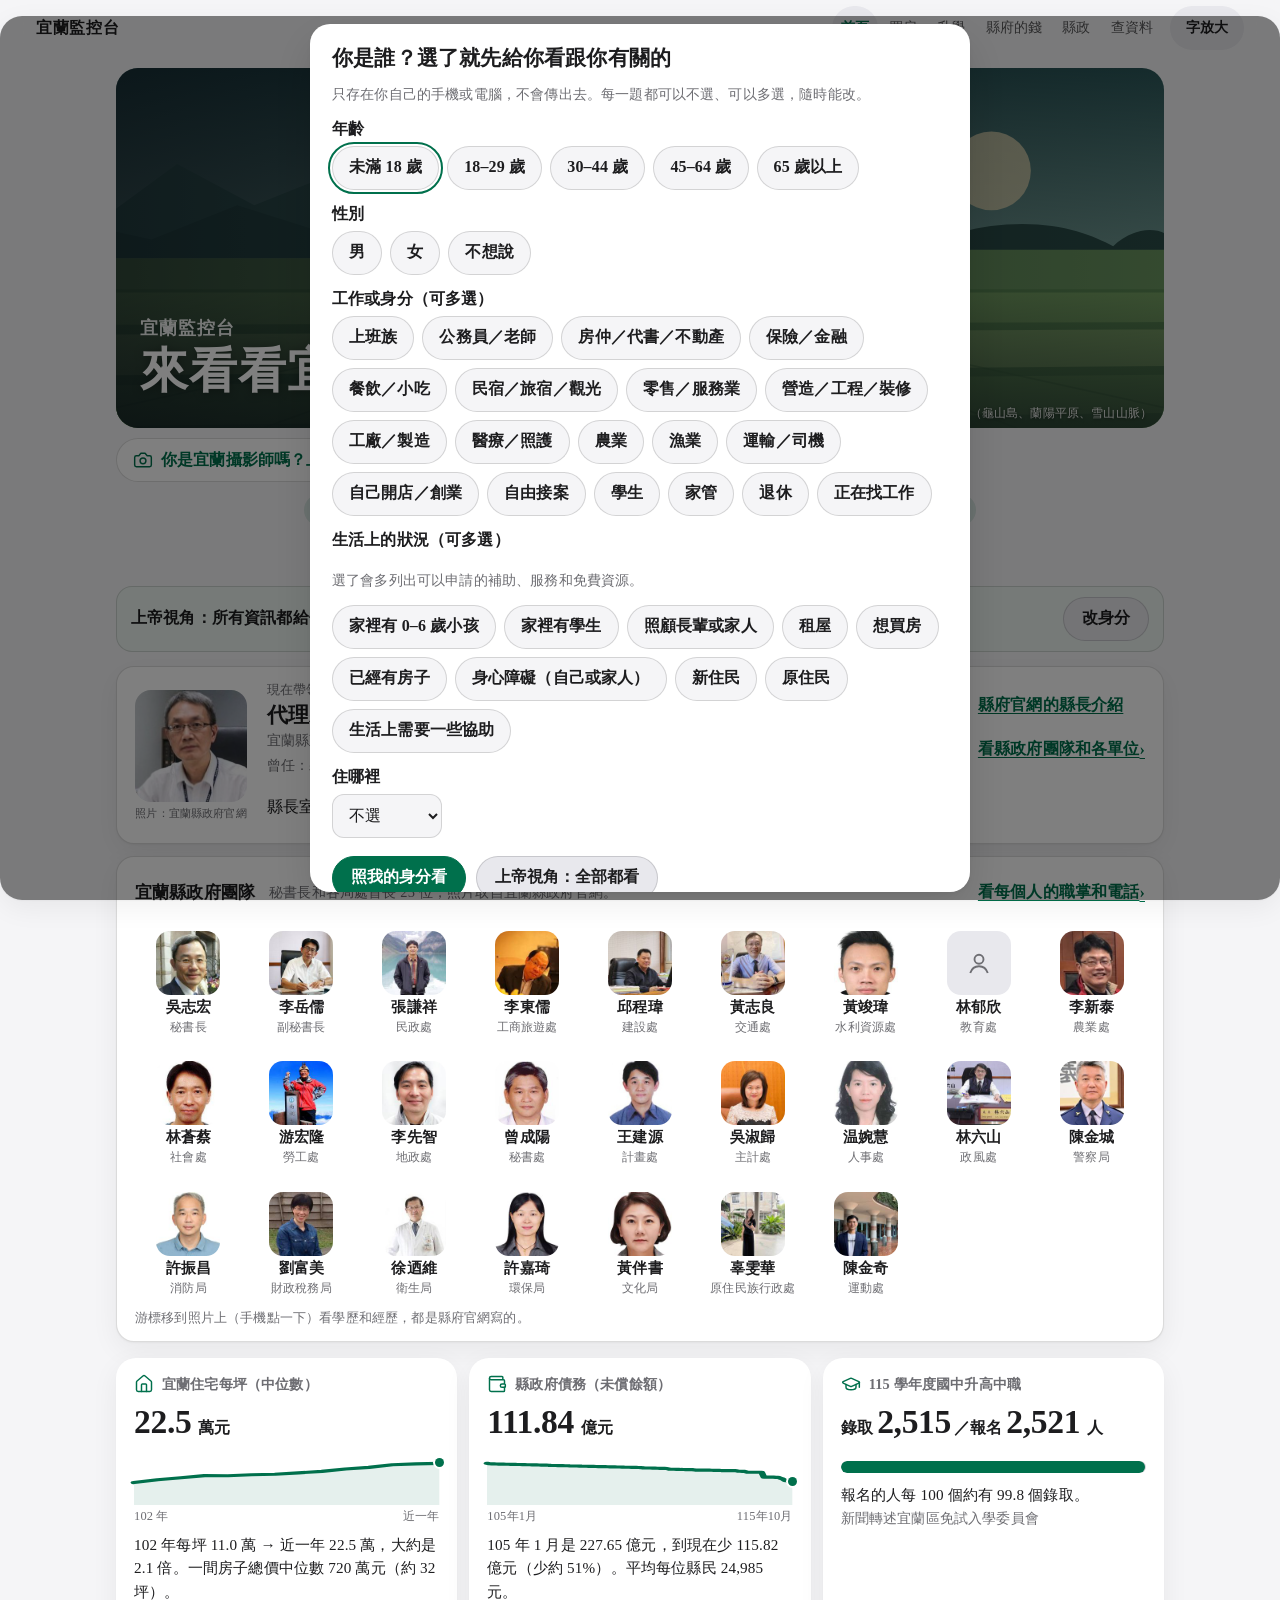
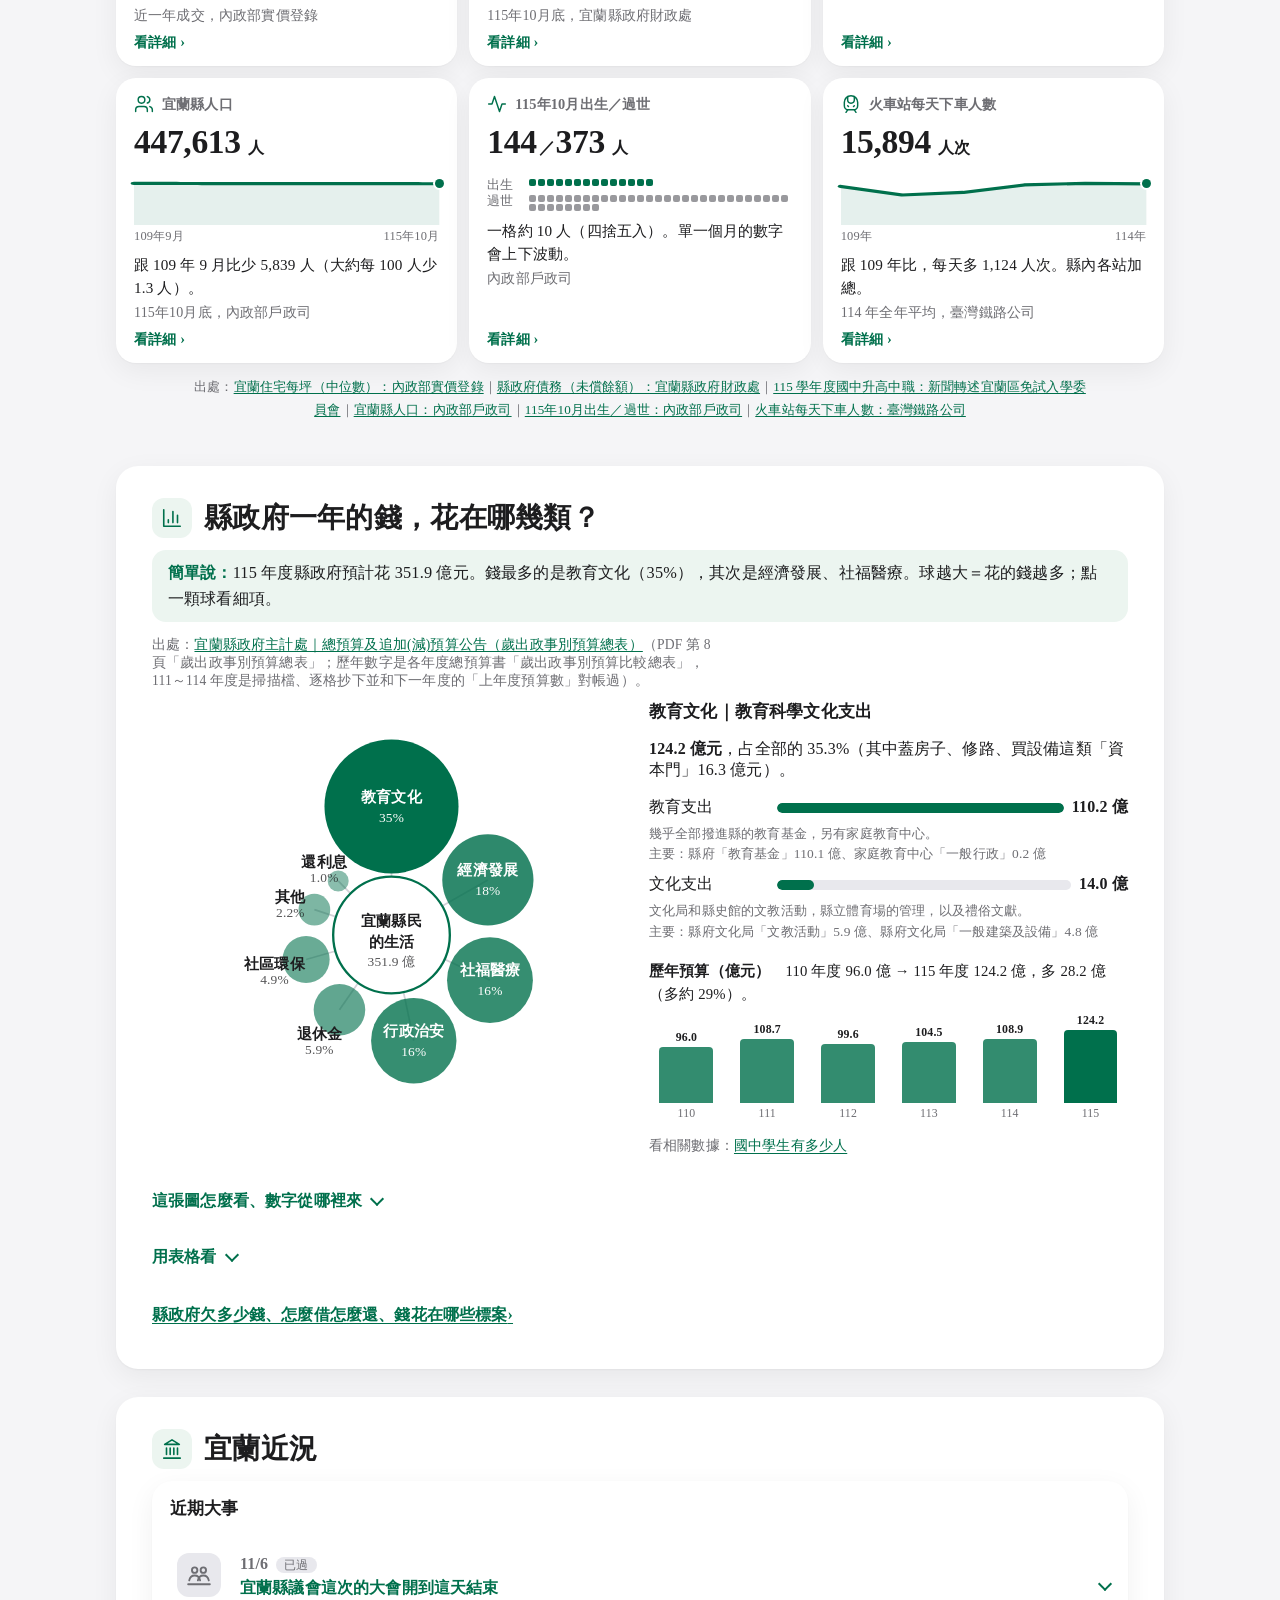
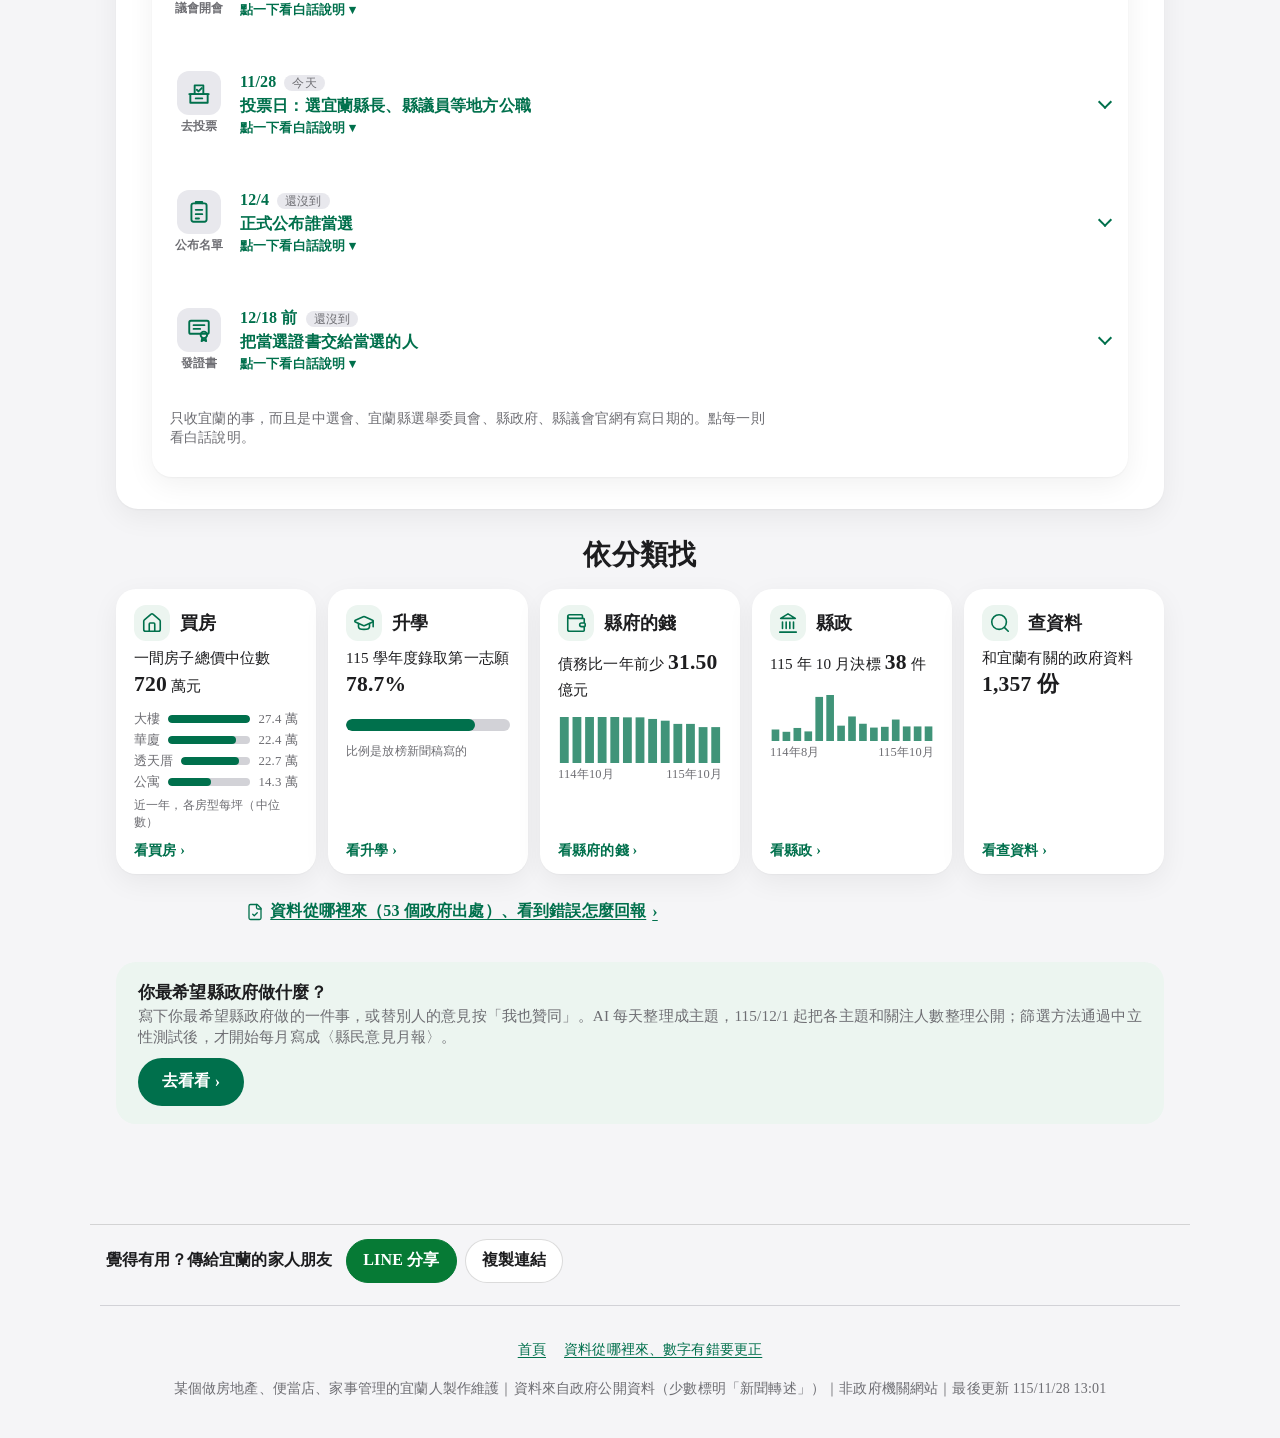
==== commit 7c202039: "更新 2026-11-28 13:01" ====
--- a/index.html
+++ b/index.html
@@ -5,7 +5,7 @@
 <meta name="description" content="來看看宜蘭的健康狀況：宜蘭縣政府欠多少錢、錢花在哪、辦事要多久、議會通過了什麼，用政府公開資料一頁看懂；每天自動更新，每一個數字都附原始出處（絕大多數是政府資料，少數標明新聞轉述）。非政府機關網站。">
 <meta property="og:type" content="website"><meta property="og:title" content="宜蘭監控台"><meta property="og:description" content="來看看宜蘭的健康狀況：宜蘭縣政府欠多少錢、錢花在哪、辦事要多久、議會通過了什麼，用政府公開資料一頁看懂；每天自動更新，每一個數字都附原始出處（絕大多數是政府資料，少數標明新聞轉述）。非政府機關網站。"><meta property="og:url" content="https://yilan.zengzhisui.com/">
 <meta name="theme-color" media="(prefers-color-scheme: light)" content="#f5f5f7"><meta name="theme-color" media="(prefers-color-scheme: dark)" content="#000000">
-<link rel="stylesheet" href="assets/board.css?v=1ed4d67555"></head><body>
+<link rel="stylesheet" href="assets/board.css?v=cacf5a452e"></head><body>
 <a class="skip" href="#main">跳到主要內容</a>
 <div class="gnav"><div class="gin"><a class="brand" href="./">宜蘭監控台</a><nav id="nav" aria-label="分類"><a href="./" aria-current=page>首頁</a><a href="house/">買房</a><a href="school/">升學</a><a href="money/">縣府的錢</a><a href="gov/">縣政</a><a href="data/">查資料</a></nav><details class="toc" id="toc"><summary>目錄</summary><nav class="tocp" aria-label="全部分類和區塊"><ul><li class=tg>首頁</li><li><a href="./"><span class=ti><svg viewBox="0 0 24 24" fill="none" stroke="currentColor" stroke-width="1.75" stroke-linecap="round" stroke-linejoin="round" aria-hidden="true" focusable="false"><path d="M22 7l-8.5 8.5-5-5L2 17"/><path d="M16 7h6v6"/></svg></span><span class=tt><b>首頁</b><small>一眼看懂、所有分類</small></span></a></li><li class=tg>買房</li><li><a href="house/#house"><span class=ti><svg viewBox="0 0 24 24" fill="none" stroke="currentColor" stroke-width="1.75" stroke-linecap="round" stroke-linejoin="round" aria-hidden="true" focusable="false"><path d="M15 21v-8a1 1 0 0 0-1-1h-4a1 1 0 0 0-1 1v8"/><path d="M3 10a2 2 0 0 1 .709-1.528l7-5.999a2 2 0 0 1 2.582 0l7 5.999A2 2 0 0 1 21 10v9a2 2 0 0 1-2 2H5a2 2 0 0 1-2-2z"/></svg></span><span class=tt><b>房價</b><small>宜蘭的房子多少錢？</small></span></a></li><li><a href="house/#buy"><span class=ti><svg viewBox="0 0 24 24" fill="none" stroke="currentColor" stroke-width="1.75" stroke-linecap="round" stroke-linejoin="round" aria-hidden="true" focusable="false"><rect width="16" height="20" x="4" y="2" rx="2"/><line x1="8" x2="16" y1="6" y2="6"/><line x1="16" x2="16" y1="14" y2="18"/><path d="M16 10h.01"/><path d="M12 10h.01"/><path d="M8 10h.01"/><path d="M12 14h.01"/><path d="M8 14h.01"/><path d="M12 18h.01"/><path d="M8 18h.01"/></svg></span><span class=tt><b>買房試算</b><small>買房試算：各鄉鎮大概要多少錢？</small></span></a></li><li><a href="house/#howbuy"><span class=ti><svg viewBox="0 0 24 24" fill="none" stroke="currentColor" stroke-width="1.75" stroke-linecap="round" stroke-linejoin="round" aria-hidden="true" focusable="false"><path d="M22 7l-8.5 8.5-5-5L2 17"/><path d="M16 7h6v6"/></svg></span><span class=tt><b>買房步驟</b><small>在宜蘭買房要怎麼做？</small></span></a></li><li class=tg>升學</li><li><a href="school/#school"><span class=ti><svg viewBox="0 0 24 24" fill="none" stroke="currentColor" stroke-width="1.75" stroke-linecap="round" stroke-linejoin="round" aria-hidden="true" focusable="false"><path d="M21.42 10.922a1 1 0 0 0-.019-1.838L12.83 5.18a2 2 0 0 0-1.66 0L2.6 9.08a1 1 0 0 0 0 1.832l8.57 3.908a2 2 0 0 0 1.66 0z"/><path d="M22 10v6"/><path d="M6 12.5V16a6 3 0 0 0 12 0v-3.5"/></svg></span><span class=tt><b>升學</b><small>國中升高中職，要幾分才進得去？</small></span></a></li><li class=tg>縣府的錢</li><li><a href="money/#finance"><span class=ti><svg viewBox="0 0 24 24" fill="none" stroke="currentColor" stroke-width="1.75" stroke-linecap="round" stroke-linejoin="round" aria-hidden="true" focusable="false"><path d="M19 7V4a1 1 0 0 0-1-1H5a2 2 0 0 0 0 4h15a1 1 0 0 1 1 1v4h-3a2 2 0 0 0 0 4h3a1 1 0 0 0 1-1v-2a1 1 0 0 0-1-1"/><path d="M3 5v14a2 2 0 0 0 2 2h15a1 1 0 0 0 1-1v-4"/></svg></span><span class=tt><b>欠多少錢</b><small>縣政府欠了多少錢？</small></span></a></li><li><a href="money/#impact"><span class=ti><svg viewBox="0 0 24 24" fill="none" stroke="currentColor" stroke-width="1.75" stroke-linecap="round" stroke-linejoin="round" aria-hidden="true" focusable="false"><path d="M3 3v18h18"/><path d="M18 17V9M13 17V5M8 17v-3"/></svg></span><span class=tt><b>預算分類</b><small>縣政府一年的錢，花在哪幾類？</small></span></a></li><li><a href="money/#tender"><span class=ti><svg viewBox="0 0 24 24" fill="none" stroke="currentColor" stroke-width="1.75" stroke-linecap="round" stroke-linejoin="round" aria-hidden="true" focusable="false"><path d="M6 22V4a2 2 0 0 1 2-2h8a2 2 0 0 1 2 2v18Z"/><path d="M6 12H4a2 2 0 0 0-2 2v6a2 2 0 0 0 2 2h2"/><path d="M18 9h2a2 2 0 0 1 2 2v9a2 2 0 0 1-2 2h-2"/><path d="M10 6h4M10 10h4M10 14h4M10 18h4"/></svg></span><span class=tt><b>錢花在哪</b><small>縣政府的錢花在哪？</small></span></a></li><li class=tg>縣政</li><li><a href="gov/#team"><span class=ti><svg viewBox="0 0 24 24" fill="none" stroke="currentColor" stroke-width="1.75" stroke-linecap="round" stroke-linejoin="round" aria-hidden="true" focusable="false"><path d="M16 21v-2a4 4 0 0 0-4-4H6a4 4 0 0 0-4 4v2"/><circle cx="9" cy="7" r="4"/><path d="M22 21v-2a4 4 0 0 0-3-3.87M16 3.13a4 4 0 0 1 0 7.75"/></svg></span><span class=tt><b>縣府團隊</b><small>縣政府由誰負責？各單位管什麼？</small></span></a></li><li><a href="gov/#speed"><span class=ti><svg viewBox="0 0 24 24" fill="none" stroke="currentColor" stroke-width="1.75" stroke-linecap="round" stroke-linejoin="round" aria-hidden="true" focusable="false"><path d="M10 2h4M12 14l3-3"/><circle cx="12" cy="14" r="8"/></svg></span><span class=tt><b>辦事天數</b><small>政府辦一件事要多久？</small></span></a></li><li><a href="gov/#policy"><span class=ti><svg viewBox="0 0 24 24" fill="none" stroke="currentColor" stroke-width="1.75" stroke-linecap="round" stroke-linejoin="round" aria-hidden="true" focusable="false"><path d="m3 11 18-5v12L3 14v-3z"/><path d="M11.6 16.8a3 3 0 1 1-5.8-1.6"/></svg></span><span class=tt><b>縣府施政</b><small>縣政府最近在做什麼？</small></span></a></li><li><a href="gov/#council"><span class=ti><svg viewBox="0 0 24 24" fill="none" stroke="currentColor" stroke-width="1.75" stroke-linecap="round" stroke-linejoin="round" aria-hidden="true" focusable="false"><path d="M3 22h18M6 18v-7M10 18v-7M14 18v-7M18 18v-7"/><path d="M12 2 20 7H4z"/></svg></span><span class=tt><b>議會</b><small>縣議會通過了什麼？</small></span></a></li><li><a href="gov/#leader"><span class=ti><svg viewBox="0 0 24 24" fill="none" stroke="currentColor" stroke-width="1.75" stroke-linecap="round" stroke-linejoin="round" aria-hidden="true" focusable="false"><path d="M19 21v-2a4 4 0 0 0-4-4H9a4 4 0 0 0-4 4v2"/><circle cx="12" cy="7" r="4"/></svg></span><span class=tt><b>施政摘錄</b><small>縣府施政報告摘錄：做了什麼、正在做什麼</small></span></a></li><li><a href="gov/#voice"><span class=ti><svg viewBox="0 0 24 24" fill="none" stroke="currentColor" stroke-width="1.75" stroke-linecap="round" stroke-linejoin="round" aria-hidden="true" focusable="false"><path d="M21 15a2 2 0 0 1-2 2H7l-4 4V5a2 2 0 0 1 2-2h14a2 2 0 0 1 2 2z"/><path d="M8 9h8M8 13h5"/></svg></span><span class=tt><b>意見箱</b><small>你最希望縣政府做什麼？</small></span></a></li><li class=tg>查資料</li><li><a href="data/#trends"><span class=ti><svg viewBox="0 0 24 24" fill="none" stroke="currentColor" stroke-width="1.75" stroke-linecap="round" stroke-linejoin="round" aria-hidden="true" focusable="false"><path d="M22 7l-8.5 8.5-5-5L2 17"/><path d="M16 7h6v6"/></svg></span><span class=tt><b>趨勢</b><small>宜蘭這幾年怎麼變？</small></span></a></li><li><a href="data/#pop-change"><span class=ti><svg viewBox="0 0 24 24" fill="none" stroke="currentColor" stroke-width="1.75" stroke-linecap="round" stroke-linejoin="round" aria-hidden="true" focusable="false"><path d="M22 12h-4l-3 9L9 3l-3 9H2"/></svg></span><span class=tt><b>出生死亡</b><small>宜蘭每個月生多少寶寶、走了多少人、多少人搬來搬走？</small></span></a></li><li><a href="data/#numbers"><span class=ti><svg viewBox="0 0 24 24" fill="none" stroke="currentColor" stroke-width="1.75" stroke-linecap="round" stroke-linejoin="round" aria-hidden="true" focusable="false"><path d="M3 3v18h18"/><path d="M18 17V9M13 17V5M8 17v-3"/></svg></span><span class=tt><b>基本數字</b><small>宜蘭的基本數字</small></span></a></li><li><a href="data/#radar"><span class=ti><svg viewBox="0 0 24 24" fill="none" stroke="currentColor" stroke-width="1.75" stroke-linecap="round" stroke-linejoin="round" aria-hidden="true" focusable="false"><circle cx="11" cy="11" r="8"/><path d="m21 21-4.3-4.3"/></svg></span><span class=tt><b>找資料</b><small>還有哪些政府資料可以查？</small></span></a></li><li><a href="data/#words"><span class=ti><svg viewBox="0 0 24 24" fill="none" stroke="currentColor" stroke-width="1.75" stroke-linecap="round" stroke-linejoin="round" aria-hidden="true" focusable="false"><path d="M2 3h6a4 4 0 0 1 4 4v14a3 3 0 0 0-3-3H2z"/><path d="M22 3h-6a4 4 0 0 0-4 4v14a3 3 0 0 1 3-3h7z"/></svg></span><span class=tt><b>名詞解釋</b><small>看不懂的詞，看這裡</small></span></a></li><li><a href="data/#about"><span class=ti><svg viewBox="0 0 24 24" fill="none" stroke="currentColor" stroke-width="1.75" stroke-linecap="round" stroke-linejoin="round" aria-hidden="true" focusable="false"><path d="M15 2H6a2 2 0 0 0-2 2v16a2 2 0 0 0 2 2h12a2 2 0 0 0 2-2V7Z"/><path d="M14 2v4a2 2 0 0 0 2 2h4"/><path d="m9 15 2 2 4-4"/></svg></span><span class=tt><b>資料從哪裡來</b><small>資料從哪裡來？有錯怎麼辦？</small></span></a></li></ul></nav></details><span class="btap"><button type="button" id="bigbtn" aria-pressed="false">字放大</button></span></div></div>
 <div class="wrap">
@@ -28,12 +28,12 @@
 <g fill="#e9e4d4" opacity=.9><rect x=930 y=238 width=26 height=16 rx=2 /><rect x=966 y=232 width=18 height=22 rx=2 /><rect x=1010 y=240 width=30 height=14 rx=2 /><rect x=540 y=242 width=22 height=13 rx=2 /><rect x=572 y=236 width=16 height=19 rx=2 /></g>
 </svg><div class=hbt><p class="eyebrow">宜蘭監控台</p><h1>來看看宜蘭的<wbr>健康狀況</h1></div><p class=hbc>插畫：宜蘭監控台自繪（龜山島、蘭陽平原、雪山山脈）</p></div><details class=hup id=upl><summary><svg viewBox="0 0 24 24" fill="none" stroke="currentColor" stroke-width="1.75" stroke-linecap="round" stroke-linejoin="round" aria-hidden="true" focusable="false"><path d="M14.5 4h-5L7 7H4a2 2 0 0 0-2 2v9a2 2 0 0 0 2 2h16a2 2 0 0 0 2-2V9a2 2 0 0 0-2-2h-3l-2.5-3z"/><circle cx="12" cy="13" r="3.5"/></svg>你是宜蘭攝影師嗎？上傳你的宜蘭照</summary><div class=hupb><p><b>審核通過的照片會輪流放在上面的大圖，並標上你的署名。</b></p><form class=upf novalidate><label class=upic><input type=file name=f accept="image/jpeg,image/png,image/webp"><span>選一張照片</span></label><img class=upv alt="你選的照片預覽" hidden><label>在哪裡拍的<select name=town><option value="">選鄉鎮市</option><option>宜蘭市</option><option>羅東鎮</option><option>蘇澳鎮</option><option>頭城鎮</option><option>礁溪鄉</option><option>壯圍鄉</option><option>員山鄉</option><option>冬山鄉</option><option>五結鄉</option><option>三星鄉</option><option>大同鄉</option><option>南澳鄉</option></select></label><label>署名（可不填）<input name=nm maxlength=20 placeholder="宜蘭鄉親" autocomplete=off></label><label>一句話說明（可不填）<input name=cap maxlength=30 placeholder="例：冬山河的早晨" autocomplete=off></label><label class=upck><input type=checkbox name=ok>這是我自己拍的；同意本站免費展示並標上署名，之後可以用查詢碼撤回。</label><input name=hp tabindex=-1 autocomplete=off class=vh aria-hidden=true><button type=submit class=upgo>送出照片</button><p class=upm role=status></p></form><ul class=sub><li>只收宜蘭的風景、街景、生活照；畫面不要有看得出是誰的人臉、車牌、門牌。</li><li>每張先審核才上架；照片會重新壓縮並拿掉拍攝位置等資料，不用留電話。</li><li>未滿 18 歲請先得到家長同意，也可以請家長幫你上傳；看得出是誰的兒童、青少年不會上架。</li><li>誰收：宜蘭監控台（個人製作維護，不是政府機關）。用途：審核後放在首頁大圖並標署名。保存：上架期間保留；沒通過的 30 天、撤回的 7 天後移出系統。</li></ul><details class=upq><summary>查進度、撤回照片</summary><form class=uqf><label>查詢碼<input name=code maxlength=8 autocomplete=off></label><button type=submit value=status>查進度</button><button type=submit value=withdraw>撤回</button><p class=uqm role=status></p></form></details></div></details>
 <p class="tag">房價、升學、縣政府的錢、縣政、所有政府公開資料，點卡片看詳細和出處。</p>
-<div class="badges"><span class="badge">非政府機關網站</span><span class="badge">最後更新 115/11/28 12:56</span><span class="badge">每天自動更新</span></div>
+<div class="badges"><span class="badge">非政府機關網站</span><span class="badge">最後更新 115/11/28 13:01</span><span class="badge">每天自動更新</span></div>
 </header>
 <main id="main">
 <div class=idbar hidden><span class=idt></span><span class=idbtn><button type=button class=idch>改身分</button><button type=button class=idgo2>上帝視角</button></span><span class=idpick></span></div>
 <section class=minep hidden data-src="assets/mine.json" aria-labelledby=mineh><h2 id=mineh>宜蘭這些事可能跟你有關</h2>
-<p class=sub>依你選的身分，從縣府官方文件（最近 60 天的新聞稿、公報、標案、議會）和政府公開的資源整理，點標題看原文。電腦依關鍵字配對，可能不完整；資源以各機關公告為準。</p><div class=minel></div></section>
+<p class=sub>依你選的身分，從縣府官方文件（最近 60 天的新聞稿、公報、標案、議會）和政府公開的資源整理，點標題看原文。電腦依關鍵字配對，可能不完整；資源以各機關公告為準。本站免費使用、不用註冊。</p><div class=minel></div></section>
 <section class="hd1 hdg" aria-label="現在帶領宜蘭縣政府的人"><figure class=hdf><img src="assets/team/1_head.jpg" alt="代理縣長 林茂盛 的照片（宜蘭縣政府官網）" width=112 height=112 decoding=async><figcaption>照片：宜蘭縣政府官網</figcaption></figure><span class=hdt><small>現在帶領宜蘭縣政府的人</small><b>代理縣長　林茂盛</b><span class=sub>宜蘭縣政府代理縣長（113年12月31日迄今）。選出的新任縣長就職後，這裡會更新。</span><span class=hdx>曾任：縣府副縣長、縣府秘書長、新北市政府工務局副局長（<a href="https://www.e-land.gov.tw/cp.aspx?n=2700" target="_blank" rel="noopener">官網介紹<span class=vh>（另開新視窗）</span></a>）</span></span><span class=hdc2><span>縣長室電話 <a href="tel:+88639251000,2000">(03) 925-1000 轉 2000</a></span><span><a href="https://www.e-land.gov.tw/cp.aspx?n=2743" target="_blank" rel="noopener">寫信給縣政府（民意信箱）<span class=vh>（另開新視窗）</span></a></span><span><a href="https://www.e-land.gov.tw/cp.aspx?n=2704" target="_blank" rel="noopener">各局處首長和電話<span class=vh>（另開新視窗）</span></a></span></span><span class=hdm><a href="https://www.e-land.gov.tw/cp.aspx?n=2700" target="_blank" rel="noopener">縣府官網的縣長介紹<span class=vh>（另開新視窗）</span></a><a href="gov/#team">看縣政府團隊和各單位 <span aria-hidden=true>›</span></a></span></section><section class=tms aria-label="宜蘭縣政府團隊"><div class=tmh><b>宜蘭縣政府團隊</b><span class=sub>秘書長和各局處首長 25 位，照片取自宜蘭縣政府官網。<span class=tmx>左右滑看全部。</span></span><a href="gov/#team">看每個人的職掌和電話 <span aria-hidden=true>›</span></a></div><ul class=tml><li data-p="2"><a href="gov/#team"><img src="assets/team/2.jpg" alt="" width=64 height=64 loading=lazy decoding=async><b>吳志宏</b><small>秘書長</small></a></li><li data-p="3"><a href="gov/#team"><img src="assets/team/3.jpg" alt="" width=64 height=64 loading=lazy decoding=async><b>李岳儒</b><small>副秘書長</small></a></li><li data-p="4"><a href="gov/#team"><img src="assets/team/4.jpg" alt="" width=64 height=64 loading=lazy decoding=async><b>張謙祥</b><small>民政處</small></a></li><li data-p="5"><a href="gov/#team"><img src="assets/team/5.jpg" alt="" width=64 height=64 loading=lazy decoding=async><b>李東儒</b><small>工商旅遊處</small></a></li><li data-p="6"><a href="gov/#team"><img src="assets/team/6.jpg" alt="" width=64 height=64 loading=lazy decoding=async><b>邱程瑋</b><small>建設處</small></a></li><li data-p="7"><a href="gov/#team"><img src="assets/team/7.jpg" alt="" width=64 height=64 loading=lazy decoding=async><b>黃志良</b><small>交通處</small></a></li><li data-p="8"><a href="gov/#team"><img src="assets/team/8.jpg" alt="" width=64 height=64 loading=lazy decoding=async><b>黃竣瑋</b><small>水利資源處</small></a></li><li data-p="9"><a href="gov/#team"><span class=tsb aria-hidden=true><svg viewBox="0 0 24 24" fill="none" stroke="currentColor" stroke-width="1.5" aria-hidden="true"><circle cx="12" cy="9" r="3.6"/><path d="M5 20c1.2-3.6 3.9-5.4 7-5.4s5.8 1.8 7 5.4"/></svg></span><b>林郁欣</b><small>教育處</small></a></li><li data-p="10"><a href="gov/#team"><img src="assets/team/10.jpg" alt="" width=64 height=64 loading=lazy decoding=async><b>李新泰</b><small>農業處</small></a></li><li data-p="11"><a href="gov/#team"><img src="assets/team/11.jpg" alt="" width=64 height=64 loading=lazy decoding=async><b>林蒼蔡</b><small>社會處</small></a></li><li data-p="12"><a href="gov/#team"><img src="assets/team/12.jpg" alt="" width=64 height=64 loading=lazy decoding=async><b>游宏隆</b><small>勞工處</small></a></li><li data-p="13"><a href="gov/#team"><img src="assets/team/13.jpg" alt="" width=64 height=64 loading=lazy decoding=async><b>李先智</b><small>地政處</small></a></li><li data-p="14"><a href="gov/#team"><img src="assets/team/14.jpg" alt="" width=64 height=64 loading=lazy decoding=async><b>曾成陽</b><small>秘書處</small></a></li><li data-p="15"><a href="gov/#team"><img src="assets/team/15.jpg" alt="" width=64 height=64 loading=lazy decoding=async><b>王建源</b><small>計畫處</small></a></li><li data-p="16"><a href="gov/#team"><img src="assets/team/16.jpg" alt="" width=64 height=64 loading=lazy decoding=async><b>吳淑歸</b><small>主計處</small></a></li><li data-p="17"><a href="gov/#team"><img src="assets/team/17.jpg" alt="" width=64 height=64 loading=lazy decoding=async><b>温婉慧</b><small>人事處</small></a></li><li data-p="18"><a href="gov/#team"><img src="assets/team/18.jpg" alt="" width=64 height=64 loading=lazy decoding=async><b>林六山</b><small>政風處</small></a></li><li data-p="19"><a href="gov/#team"><img src="assets/team/19.jpg" alt="" width=64 height=64 loading=lazy decoding=async><b>陳金城</b><small>警察局</small></a></li><li data-p="20"><a href="gov/#team"><img src="assets/team/20.jpg" alt="" width=64 height=64 loading=lazy decoding=async><b>許振昌</b><small>消防局</small></a></li><li data-p="21"><a href="gov/#team"><img src="assets/team/21.jpg" alt="" width=64 height=64 loading=lazy decoding=async><b>劉富美</b><small>財政稅務局</small></a></li><li data-p="22"><a href="gov/#team"><img src="assets/team/22.jpg" alt="" width=64 height=64 loading=lazy decoding=async><b>徐迺維</b><small>衛生局</small></a></li><li data-p="23"><a href="gov/#team"><img src="assets/team/23.jpg" alt="" width=64 height=64 loading=lazy decoding=async><b>許嘉琦</b><small>環保局</small></a></li><li data-p="24"><a href="gov/#team"><img src="assets/team/24.jpg" alt="" width=64 height=64 loading=lazy decoding=async><b>黃伴書</b><small>文化局</small></a></li><li data-p="25"><a href="gov/#team"><img src="assets/team/25.jpg" alt="" width=64 height=64 loading=lazy decoding=async><b>辜雯華</b><small>原住民族行政處</small></a></li><li data-p="26"><a href="gov/#team"><img src="assets/team/26.jpg" alt="" width=64 height=64 loading=lazy decoding=async><b>陳金奇</b><small>運動處</small></a></li></ul><p class="sub tmtip">游標移到照片上（手機點一下）看學歷和經歷，都是縣府官網寫的。</p></section><script type="application/json" id=tmj>{"2": {"n": "吳志宏", "t": "秘書長", "edu": ["國立宜蘭大學經營管理研究所碩士"], "exp": ["宜蘭縣政府秘書長（112年10月迄今）", "宜蘭縣政府民政處處長", "宜蘭縣政府勞工處處長", "宜蘭縣政府參議", "宜蘭縣政府秘書處處長"], "hon": [], "u": "https://www.e-land.gov.tw/cp.aspx?n=2701", "d": "114-01-09", "go": "gov/#team"}, "3": {"n": "李岳儒", "t": "副秘書長", "edu": ["國立中興大學土木工程學系碩士", "結構工程技師", "台大法律學分班結業"], "exp": ["宜蘭縣政府副秘書長（115年9月迄今）", "宜蘭縣政府水利資源處處長", "宜蘭縣政府工商旅遊處處長", "宜蘭縣政府秘書處新聞科長"], "hon": [], "u": "https://www.e-land.gov.tw/cp.aspx?n=19694", "d": "115-09-14", "go": "gov/#team"}, "4": {"n": "張謙祥", "t": "民政處處長", "edu": ["國立臺灣科技大學營建工程技術學系碩士"], "exp": ["宜蘭縣政府水利資源處副處長", "宜蘭縣政府交通處副處長", "宜蘭縣政府秘書處副處長", "宜蘭縣政府秘書", "宜蘭縣政府建設處建築管理科科長"], "hon": [], "u": "https://civil.e-land.gov.tw/cp.aspx?n=2543", "d": "112-10-02", "go": "gov/#team"}, "5": {"n": "李東儒", "t": "工商旅遊處處長", "edu": ["輔仁大學 大眾傳播研究所"], "exp": ["工商旅遊處處長(108.07.15迄今)", "計畫處處長"], "hon": [], "u": "https://bt.e-land.gov.tw/cp.aspx?n=2789", "d": "114-11-17", "go": "gov/#team"}, "6": {"n": "邱程瑋", "t": "建設處處長", "edu": ["國立成功大學都市計劃學系碩士"], "exp": ["宜蘭縣政府建設處副處長", "建設處建築管理科科長", "建設處國土計畫科科長", "建設處城鄉計畫科科長", "建設處技正"], "hon": [], "u": "https://eadept.e-land.gov.tw/cp.aspx?n=2882", "d": "115-02-02", "go": "gov/#team"}, "7": {"n": "黃志良", "t": "交通處處長", "edu": ["逢甲大學都市計畫學系畢業"], "exp": ["宜蘭縣政府建設局技正、課長。", "交通部臺灣鐵路管理局正工程司。", "國立臺灣傳統藝術總處籌備處技正。", "宜蘭縣政府建設處副處長。", "宜蘭縣政府地政處處長、建設處處長。"], "hon": [], "u": "https://trp.e-land.gov.tw/cp.aspx?n=15453", "d": "115-01-30", "go": "gov/#team"}, "8": {"n": "黃竣瑋", "t": "水利資源處處長", "edu": [], "exp": [], "hon": [], "u": "https://wres.e-land.gov.tw/cp.aspx?n=2412", "d": "115-09-15", "go": "gov/#team"}, "9": {"n": "林郁欣", "t": "教育處處長", "edu": ["國立中山大學政治學研究所碩士(1996年元月畢業)"], "exp": ["宜蘭縣政府教育處處長", "文化部簡任秘書", "文化部文化資源司科長、視察、專員", "110年文化部模範公務人員", "宜蘭縣政府教育處學管科、體健科、課發科科長"], "hon": ["110年薦任公務人員晉升簡任官等訓練及格", "95年高考教育行政類科及格", "國小教師證"], "u": "https://2blog.ilc.edu.tw/26060/2023/01/16/%e4%bb%a3%e7%90%86%e8%99%95%e9%95%b7%e7%b0%a1%e4%bb%8b/", "d": "", "go": "gov/#team"}, "10": {"n": "李新泰", "t": "農業處處長", "edu": ["國立臺灣海洋大學 漁業經濟研究所 碩士"], "exp": ["宜蘭縣政府 農業處 處長", "宜蘭縣政府 首長室 參議", "宜蘭縣政府 建設處 處長", "宜蘭縣政府 計畫處 處長", "宜蘭縣政府 計畫處 副處長"], "hon": ["108薦任公務人員晉升簡任官等訓練 及格", "91基層公務人員考試三等考試 及格", "90基層公務人員考試丙等考試 及格"], "u": "https://agri.e-land.gov.tw/cp.aspx?n=3037", "d": "112-03-10", "go": "gov/#team"}, "11": {"n": "林蒼蔡", "t": "社會處處長", "edu": ["空中行專"], "exp": ["宜蘭縣政府警察局警員", "宜蘭縣羅東鎮公所里幹事、課員", "宜蘭縣政府兵役課股長", "行政院農業委員會林務局羅東林區管理處課員、股長、專員、課長"], "hon": [], "u": "https://sntroot.e-land.gov.tw/cp.aspx?n=10491", "d": "114-09-22", "go": "gov/#team"}, "12": {"n": "游宏隆", "t": "勞工處處長", "edu": ["佛光人文社會學院管理學碩士"], "exp": ["宜蘭縣政府參議。", "宜蘭縣政府民政處處長。", "宜蘭縣政府民政處副處長。", "宜蘭縣政府秘書。", "宜蘭縣羅東鎮戶政事務所主任。"], "hon": [], "u": "https://labor.e-land.gov.tw/cp.aspx?n=3104", "d": "114-01-23", "go": "gov/#team"}, "13": {"n": "李先智", "t": "地政處處長", "edu": ["國立台北大學都市計畫研究所畢業"], "exp": ["新北市地政局重劃科股長、專員、科長"], "hon": [], "u": "https://land.e-land.gov.tw/cp.aspx?n=18384", "d": "115-02-24", "go": "gov/#team"}, "14": {"n": "曾成陽", "t": "秘書處處長", "edu": ["大學"], "exp": ["羅東鎮公所主任秘書"], "hon": [], "u": "https://ms.e-land.gov.tw/cp.aspx?n=2331", "d": "109-03-17", "go": "gov/#team"}, "15": {"n": "王建源", "t": "計畫處處長", "edu": ["大漢工商專科學校"], "exp": ["宜蘭縣政府參議", "宜蘭縣政府秘書處處長", "宜蘭縣政府秘書", "宜蘭縣政府工務局（處）技正、課長、副局長（副處長）", "宜蘭縣政府建設局課長"], "hon": ["100年簡任升官等訓練", "88年中央暨地方機關公務人員薦任升等考試", "79年丙等基層特考"], "u": "https://planning.e-land.gov.tw/cp.aspx?n=3202", "d": "114-01-10", "go": "gov/#team"}, "16": {"n": "吳淑歸", "t": "主計處處長", "edu": ["國立宜蘭大學高階經營管理碩士"], "exp": ["財政部會計處專門委員", "宜蘭縣議會會計室主任", "宜蘭縣政府主計處副處長"], "hon": [], "u": "https://bgacst.e-land.gov.tw/cp.aspx?n=2469", "d": "114-01-06", "go": "gov/#team"}, "17": {"n": "温婉慧", "t": "人事處處長", "edu": ["佛光大學公共事務學系碩士", "國立中興大學公共行政學系學士"], "exp": ["宜蘭縣政府人事處處長", "宜蘭縣政府人事處副處長", "宜蘭縣政府人事處組編科科長", "宜蘭縣政府人事處人力科科長", "宜蘭縣政府人事室考訓課課長"], "hon": ["110年薦任公務人員晉升簡任官等訓練及格", "80年交通事業公路人員升資考試員級晉高員級考試人事行政科", "70年全國性公務人員普通考試人事行政科"], "u": "https://personnel.e-land.gov.tw/cp.aspx?n=2900", "d": "115-09-03", "go": "gov/#team"}, "18": {"n": "林六山", "t": "政風處處長", "edu": [], "exp": ["宜蘭縣政府政風處處長(113年1月迄今)", "宜蘭縣政府政風處副處長", "財政部關務署臺北關政風室主任", "國防部政風室科長", "交通部鐵路管理局政風室科長"], "hon": [], "u": "https://ethics.e-land.gov.tw/cp.aspx?n=2988", "d": "113-06-21", "go": "gov/#team"}, "19": {"n": "陳金城", "t": "警察局局長", "edu": ["中央警察大學行政警察學系64期", "中華科技大學健康科技研究所"], "exp": ["內政部警政署署長室專員", "臺北市政府警察局主任秘書室專員", "臺北市政府警察局交通警察大隊副大隊長", "臺北市政府警察局中正第二分局副分局長", "臺北市政府警察局捷運警察隊隊長"], "hon": [], "u": "https://www.ilcpb.gov.tw/cp.aspx?n=16337", "d": "115-08-21", "go": "gov/#team"}, "20": {"n": "許振昌", "t": "消防局局長", "edu": ["中央警察大學消防學系畢業。"], "exp": ["宜蘭縣警察局消防警察隊分隊長。", "宜蘭縣政府消防局課員。", "宜蘭縣政府消防局副大隊長。", "宜蘭縣政府消防局主任。", "宜蘭縣政府消防局科長。"], "hon": [], "u": "https://fire.e-land.gov.tw/cp.aspx?n=5966", "d": "115-09-09", "go": "gov/#team"}, "21": {"n": "劉富美", "t": "財政稅務局局長", "edu": ["佛光人文社會學院管理學碩士"], "exp": ["宜蘭縣政府財政稅務局局長", "宜蘭縣政府參議", "宜蘭縣政府地方稅務局局長", "社會處處長、勞工處處長、勞工處副處長、工商旅遊處副處長"], "hon": ["78年特種考試臺灣省基層公務人員考試乙等考試會計審計科", "101年薦任公務人員晉升簡任官等訓練及格"], "u": "https://www.iltb.gov.tw/cp.aspx?n=16810", "d": "115-02-09", "go": "gov/#team"}, "22": {"n": "徐迺維", "t": "衛生局局長", "edu": ["國立陽明大學醫學院公共衛生研究所公共衛生學博士", "美國哈佛大學公共衛生學院公共衛生碩士（醫院管理）", "國立陽明大學醫學院醫學士"], "exp": ["國立陽明大學醫學院部定兼任助理教授", "國立陽明大學附設醫院社區醫學中心主任", "國立陽明大學附設醫院副院長", "衛生署宜蘭醫院副院長", "衛生署宜蘭醫院醫務秘書"], "hon": ["中華民國心臟學會理事", "中華民國重症醫學會理事", "中華民國國立陽明大學校友總會第四屆理事長"], "u": "https://www.ilshb.gov.tw/cp.aspx?n=15695", "d": "115-05-13", "go": "gov/#team"}, "23": {"n": "許嘉琦", "t": "環保局局長", "edu": ["國立台灣大學環境工程學研究所碩士"], "exp": ["新北市政府環境保護局 技正、科長、主任、專門委員、簡任技正", "臺北縣政府環境保護局 技佐、技士、股長、技正", "臺北市政府環境保護局衛生稽查大隊 技佐", "行政院環境保護署 約聘人員"], "hon": [], "u": "https://www.ilepb.gov.tw/About/Director.aspx", "d": "", "go": "gov/#team"}, "24": {"n": "黃伴書", "t": "文化局局長", "edu": ["MBA in Marketing/University of Houston, Houston,Texas,USA."], "exp": ["宜蘭縣政府文化局局長(112年1月30日- 迄今 )", "英國威治伍德家居精品公司亞太區首席顧問", "美國康泰納仕綜合媒體集團出版人", "美國赫斯特媒體出版集團營運總監、廣告總監", "MOOK城邦出版集團廣告經理、新新聞週刊行銷經理"], "hon": [], "u": "https://www.ilccb.gov.tw/cp.aspx?n=10207", "d": "113-07-18", "go": "gov/#team"}, "25": {"n": "辜雯華", "t": "原住民族行政處處長", "edu": ["國立嘉義大學企業管理學系博士"], "exp": ["南投縣政府 原住民族行政局（局長）", "宜蘭縣政府 民政處　（原住民行政課課長）", "宜蘭縣政府 縣長室　（秘書）", "宜蘭縣政府 文化局　（副局長）", "宜蘭縣政府 民政處　（副處長）"], "hon": [], "u": "https://aborigines.e-land.gov.tw/cp.aspx?n=5950", "d": "115-02-05", "go": "gov/#team"}, "26": {"n": "陳金奇", "t": "運動處處長", "edu": ["國立臺灣師範大學教育心理與輔導學系博士"], "exp": ["宜蘭縣政府教育處處長", "宜蘭縣政府教育處副處長", "宜蘭縣政府教育處教育資源管理科科長", "宜蘭縣政府教育處學務管理科科長", "宜蘭縣政府教育處體育保健科科長"], "hon": [], "u": "https://gym.e-land.gov.tw/cp.aspx?n=6745", "d": "115-10-06", "go": "gov/#team"}}</script><div id=tmpop role=tooltip hidden></div>
 <div class="glance" id="glance"><h2 class="vh">一眼看懂</h2><div class="tiles"><a class=tile data-k="house" href="house/#house"><div class=tl><svg viewBox="0 0 24 24" fill="none" stroke="currentColor" stroke-width="1.75" stroke-linecap="round" stroke-linejoin="round" aria-hidden="true" focusable="false"><path d="M15 21v-8a1 1 0 0 0-1-1h-4a1 1 0 0 0-1 1v8"/><path d="M3 10a2 2 0 0 1 .709-1.528l7-5.999a2 2 0 0 1 2.582 0l7 5.999A2 2 0 0 1 21 10v9a2 2 0 0 1-2 2H5a2 2 0 0 1-2-2z"/></svg>宜蘭住宅每坪（中位數）</div><div class=tv><b>22.5</b> 萬元</div><div class=spk role=img aria-label="每坪中位數從民國102年到近一年的變化"><div class=spw><svg viewBox="0 0 100 32" preserveAspectRatio="none" aria-hidden=true><path class=sa d="M0.00,16.36 L7.69,14.44 L15.38,13.06 L23.08,11.57 L30.77,11.68 L38.46,10.94 L46.15,10.62 L53.85,9.61 L61.54,8.62 L69.23,6.92 L76.92,5.84 L84.62,3.99 L92.31,3.38 L100.00,3.00 L100,32 L0,32 Z"/><path class=sl d="M0.00,16.36 L7.69,14.44 L15.38,13.06 L23.08,11.57 L30.77,11.68 L38.46,10.94 L46.15,10.62 L53.85,9.61 L61.54,8.62 L69.23,6.92 L76.92,5.84 L84.62,3.99 L92.31,3.38 L100.00,3.00" vector-effect=non-scaling-stroke/></svg><span class=sd style="left:100.0%;top:9.4%"></span></div><div class=sx><span>102 年</span><span>近一年</span></div></div><p class=say>102 年每坪 11.0 萬 → 近一年 22.5 萬，大約是 2.1 倍。一間房子總價中位數 720 萬元（約 32 坪）。</p><div class=tn>近一年成交，內政部實價登錄</div><div class=tm>看詳細 <span aria-hidden=true>›</span></div></a><a class=tile data-k="finance" href="money/#finance"><div class=tl><svg viewBox="0 0 24 24" fill="none" stroke="currentColor" stroke-width="1.75" stroke-linecap="round" stroke-linejoin="round" aria-hidden="true" focusable="false"><path d="M19 7V4a1 1 0 0 0-1-1H5a2 2 0 0 0 0 4h15a1 1 0 0 1 1 1v4h-3a2 2 0 0 0 0 4h3a1 1 0 0 0 1-1v-2a1 1 0 0 0-1-1"/><path d="M3 5v14a2 2 0 0 0 2 2h15a1 1 0 0 0 1-1v-4"/></svg>縣政府債務（未償餘額）</div><div class=tv><b>111.84</b> 億元</div><div class=spk role=img aria-label="縣政府債務從105 年 1 月到115 年 10 月的變化"><div class=spw><svg viewBox="0 0 100 32" preserveAspectRatio="none" aria-hidden=true><path class=sa d="M0.00,3.00 L0.78,3.31 L1.55,3.40 L2.33,3.43 L3.10,3.49 L3.88,3.56 L4.65,3.58 L5.43,3.60 L6.20,3.65 L6.98,3.66 L7.75,3.70 L8.53,3.77 L9.30,3.79 L10.08,3.80 L10.85,3.82 L11.63,3.90 L12.40,3.94 L13.18,3.98 L13.95,4.03 L14.73,4.05 L15.50,4.06 L16.28,4.11 L17.05,4.15 L17.83,4.23 L18.60,4.24 L19.38,4.26 L20.16,4.39 L20.93,4.47 L21.71,4.51 L22.48,4.55 L23.26,4.60 L24.03,4.62 L24.81,4.63 L25.58,4.68 L26.36,4.72 L27.13,4.80 L27.91,4.85 L28.68,4.87 L29.46,4.89 L30.23,4.93 L31.01,5.00 L31.78,5.03 L32.56,5.06 L33.33,5.11 L34.11,5.13 L34.88,5.15 L35.66,5.22 L36.43,5.25 L37.21,5.31 L37.98,5.32 L38.76,5.34 L39.53,5.38 L40.31,5.45 L41.09,5.49 L41.86,5.51 L42.64,5.56 L43.41,5.58 L44.19,5.60 L44.96,5.67 L45.74,5.71 L46.51,5.76 L47.29,5.78 L48.06,5.80 L48.84,5.84 L49.61,5.91 L50.39,5.95 L51.16,6.20 L51.94,6.25 L52.71,6.27 L53.49,6.28 L54.26,6.36 L55.04,6.40 L55.81,6.45 L56.59,6.47 L57.36,6.48 L58.14,6.52 L58.91,6.60 L59.69,7.09 L60.47,7.11 L61.24,7.16 L62.02,7.18 L62.79,7.19 L63.57,7.27 L64.34,7.31 L65.12,7.37 L65.89,7.38 L66.67,7.40 L67.44,7.43 L68.22,7.72 L68.99,7.73 L69.77,7.75 L70.54,7.76 L71.32,7.77 L72.09,7.78 L72.87,7.79 L73.64,7.80 L74.42,7.92 L75.19,7.92 L75.97,7.92 L76.74,8.04 L77.52,8.04 L78.29,8.04 L79.07,8.05 L79.84,8.05 L80.62,8.05 L81.40,8.05 L82.17,8.50 L82.95,8.50 L83.72,8.63 L84.50,8.63 L85.27,9.20 L86.05,9.20 L86.82,9.20 L87.60,9.20 L88.37,9.20 L89.15,9.20 L89.92,9.20 L90.70,12.63 L91.47,12.63 L92.25,12.63 L93.02,12.63 L93.80,12.63 L94.57,12.75 L95.35,12.75 L96.12,13.33 L96.90,13.94 L97.67,15.09 L98.45,15.09 L99.22,16.23 L100.00,16.23 L100,32 L0,32 Z"/><path class=sl d="M0.00,3.00 L0.78,3.31 L1.55,3.40 L2.33,3.43 L3.10,3.49 L3.88,3.56 L4.65,3.58 L5.43,3.60 L6.20,3.65 L6.98,3.66 L7.75,3.70 L8.53,3.77 L9.30,3.79 L10.08,3.80 L10.85,3.82 L11.63,3.90 L12.40,3.94 L13.18,3.98 L13.95,4.03 L14.73,4.05 L15.50,4.06 L16.28,4.11 L17.05,4.15 L17.83,4.23 L18.60,4.24 L19.38,4.26 L20.16,4.39 L20.93,4.47 L21.71,4.51 L22.48,4.55 L23.26,4.60 L24.03,4.62 L24.81,4.63 L25.58,4.68 L26.36,4.72 L27.13,4.80 L27.91,4.85 L28.68,4.87 L29.46,4.89 L30.23,4.93 L31.01,5.00 L31.78,5.03 L32.56,5.06 L33.33,5.11 L34.11,5.13 L34.88,5.15 L35.66,5.22 L36.43,5.25 L37.21,5.31 L37.98,5.32 L38.76,5.34 L39.53,5.38 L40.31,5.45 L41.09,5.49 L41.86,5.51 L42.64,5.56 L43.41,5.58 L44.19,5.60 L44.96,5.67 L45.74,5.71 L46.51,5.76 L47.29,5.78 L48.06,5.80 L48.84,5.84 L49.61,5.91 L50.39,5.95 L51.16,6.20 L51.94,6.25 L52.71,6.27 L53.49,6.28 L54.26,6.36 L55.04,6.40 L55.81,6.45 L56.59,6.47 L57.36,6.48 L58.14,6.52 L58.91,6.60 L59.69,7.09 L60.47,7.11 L61.24,7.16 L62.02,7.18 L62.79,7.19 L63.57,7.27 L64.34,7.31 L65.12,7.37 L65.89,7.38 L66.67,7.40 L67.44,7.43 L68.22,7.72 L68.99,7.73 L69.77,7.75 L70.54,7.76 L71.32,7.77 L72.09,7.78 L72.87,7.79 L73.64,7.80 L74.42,7.92 L75.19,7.92 L75.97,7.92 L76.74,8.04 L77.52,8.04 L78.29,8.04 L79.07,8.05 L79.84,8.05 L80.62,8.05 L81.40,8.05 L82.17,8.50 L82.95,8.50 L83.72,8.63 L84.50,8.63 L85.27,9.20 L86.05,9.20 L86.82,9.20 L87.60,9.20 L88.37,9.20 L89.15,9.20 L89.92,9.20 L90.70,12.63 L91.47,12.63 L92.25,12.63 L93.02,12.63 L93.80,12.63 L94.57,12.75 L95.35,12.75 L96.12,13.33 L96.90,13.94 L97.67,15.09 L98.45,15.09 L99.22,16.23 L100.00,16.23" vector-effect=non-scaling-stroke/></svg><span class=sd style="left:100.0%;top:50.7%"></span></div><div class=sx><span>105年1月</span><span>115年10月</span></div></div><p class=say>105 年 1 月是 227.65 億元，到現在少 115.82 億元（少約 51%）。平均每位縣民 24,985 元。</p><div class=tn>115年10月底，宜蘭縣政府財政處</div><div class=tm>看詳細 <span aria-hidden=true>›</span></div></a><a class=tile data-k="school" href="school/#school"><div class=tl><svg viewBox="0 0 24 24" fill="none" stroke="currentColor" stroke-width="1.75" stroke-linecap="round" stroke-linejoin="round" aria-hidden="true" focusable="false"><path d="M21.42 10.922a1 1 0 0 0-.019-1.838L12.83 5.18a2 2 0 0 0-1.66 0L2.6 9.08a1 1 0 0 0 0 1.832l8.57 3.908a2 2 0 0 0 1.66 0z"/><path d="M22 10v6"/><path d="M6 12.5V16a6 3 0 0 0 12 0v-3.5"/></svg>115 學年度國中升高中職</div><div class=tv>錄取 <b>2,515</b>／報名 <b>2,521</b> 人</div><div class=spb role=img aria-label="錄取率 99.8%"><div class=spf style="width:99.8%"></div></div><p class=say>報名的人每 100 個約有 99.8 個錄取。</p><div class=tn>新聞轉述宜蘭區免試入學委員會</div><div class=tm>看詳細 <span aria-hidden=true>›</span></div></a><a class=tile data-k="numbers" href="data/#numbers"><div class=tl><svg viewBox="0 0 24 24" fill="none" stroke="currentColor" stroke-width="1.75" stroke-linecap="round" stroke-linejoin="round" aria-hidden="true" focusable="false"><path d="M16 21v-2a4 4 0 0 0-4-4H6a4 4 0 0 0-4 4v2"/><circle cx="9" cy="7" r="4"/><path d="M22 21v-2a4 4 0 0 0-3-3.87M16 3.13a4 4 0 0 1 0 7.75"/></svg>宜蘭縣人口</div><div class=tv><b>447,613</b> 人</div><div class=spk role=img aria-label="戶籍人口從109 年 9 月到115 年 10 月的變化"><div class=spw><svg viewBox="0 0 100 32" preserveAspectRatio="none" aria-hidden=true><path class=sa d="M0.00,3.00 L1.39,3.01 L2.78,3.01 L4.17,3.02 L5.56,3.03 L6.94,3.04 L8.33,3.05 L9.72,3.06 L11.11,3.06 L12.50,3.07 L13.89,3.09 L15.28,3.10 L16.67,3.12 L18.06,3.13 L19.44,3.14 L20.83,3.16 L22.22,3.17 L23.61,3.19 L25.00,3.23 L26.39,3.26 L27.78,3.26 L29.17,3.26 L30.56,3.26 L31.94,3.25 L33.33,3.26 L34.72,3.25 L36.11,3.26 L37.50,3.25 L38.89,3.23 L40.28,3.23 L41.67,3.23 L43.06,3.22 L44.44,3.21 L45.83,3.21 L47.22,3.20 L48.61,3.19 L50.00,3.20 L51.39,3.20 L52.78,3.20 L54.17,3.20 L55.56,3.21 L56.94,3.22 L58.33,3.23 L59.72,3.23 L61.11,3.23 L62.50,3.23 L63.89,3.24 L65.28,3.24 L66.67,3.25 L68.06,3.24 L69.44,3.24 L70.83,3.24 L72.22,3.23 L73.61,3.19 L75.00,3.19 L76.39,3.16 L77.78,3.17 L79.17,3.18 L80.56,3.19 L81.94,3.20 L83.33,3.21 L84.72,3.22 L86.11,3.24 L87.50,3.25 L88.89,3.26 L90.28,3.27 L91.67,3.27 L93.06,3.27 L94.44,3.28 L95.83,3.29 L97.22,3.31 L98.61,3.32 L100.00,3.33 L100,32 L0,32 Z"/><path class=sl d="M0.00,3.00 L1.39,3.01 L2.78,3.01 L4.17,3.02 L5.56,3.03 L6.94,3.04 L8.33,3.05 L9.72,3.06 L11.11,3.06 L12.50,3.07 L13.89,3.09 L15.28,3.10 L16.67,3.12 L18.06,3.13 L19.44,3.14 L20.83,3.16 L22.22,3.17 L23.61,3.19 L25.00,3.23 L26.39,3.26 L27.78,3.26 L29.17,3.26 L30.56,3.26 L31.94,3.25 L33.33,3.26 L34.72,3.25 L36.11,3.26 L37.50,3.25 L38.89,3.23 L40.28,3.23 L41.67,3.23 L43.06,3.22 L44.44,3.21 L45.83,3.21 L47.22,3.20 L48.61,3.19 L50.00,3.20 L51.39,3.20 L52.78,3.20 L54.17,3.20 L55.56,3.21 L56.94,3.22 L58.33,3.23 L59.72,3.23 L61.11,3.23 L62.50,3.23 L63.89,3.24 L65.28,3.24 L66.67,3.25 L68.06,3.24 L69.44,3.24 L70.83,3.24 L72.22,3.23 L73.61,3.19 L75.00,3.19 L76.39,3.16 L77.78,3.17 L79.17,3.18 L80.56,3.19 L81.94,3.20 L83.33,3.21 L84.72,3.22 L86.11,3.24 L87.50,3.25 L88.89,3.26 L90.28,3.27 L91.67,3.27 L93.06,3.27 L94.44,3.28 L95.83,3.29 L97.22,3.31 L98.61,3.32 L100.00,3.33" vector-effect=non-scaling-stroke/></svg><span class=sd style="left:100.0%;top:10.4%"></span></div><div class=sx><span>109年9月</span><span>115年10月</span></div></div><p class=say>跟 109 年 9 月比少 5,839 人（大約每 100 人少 1.3 人）。</p><div class=tn>115年10月底，內政部戶政司</div><div class=tm>看詳細 <span aria-hidden=true>›</span></div></a><a class=tile data-k="pop-change" href="data/#pop-change"><div class=tl><svg viewBox="0 0 24 24" fill="none" stroke="currentColor" stroke-width="1.75" stroke-linecap="round" stroke-linejoin="round" aria-hidden="true" focusable="false"><path d="M22 12h-4l-3 9L9 3l-3 9H2"/></svg>115年10月出生／過世</div><div class=tv><b>144</b>／<b>373</b> 人</div><div class=pg role=img aria-label="出生 144 人、過世 373 人，一格約 10 人"><div class=pgr><span class=pgl>出生</span><span class="pgc"><i></i><i></i><i></i><i></i><i></i><i></i><i></i><i></i><i></i><i></i><i></i><i></i><i></i><i></i></span></div><div class=pgr><span class=pgl>過世</span><span class="pgc o"><i></i><i></i><i></i><i></i><i></i><i></i><i></i><i></i><i></i><i></i><i></i><i></i><i></i><i></i><i></i><i></i><i></i><i></i><i></i><i></i><i></i><i></i><i></i><i></i><i></i><i></i><i></i><i></i><i></i><i></i><i></i><i></i><i></i><i></i><i></i><i></i><i></i></span></div></div><p class=say>一格約 10 人（四捨五入）。單一個月的數字會上下波動。</p><div class=tn>內政部戶政司</div><div class=tm>看詳細 <span aria-hidden=true>›</span></div></a><a class=tile data-k="tr-tra" href="data/#tr-tra"><div class=tl><svg viewBox="0 0 24 24" fill="none" stroke="currentColor" stroke-width="1.75" stroke-linecap="round" stroke-linejoin="round" aria-hidden="true" focusable="false"><path d="M8 3.1V7a4 4 0 0 0 8 0V3.1"/><path d="m9 15-1-1"/><path d="m15 15 1-1"/><path d="M9 19c-2.8 0-5-2.2-5-5v-4a8 8 0 0 1 16 0v4c0 2.8-2.2 5-5 5Z"/><path d="m8 19-2 3"/><path d="m16 19 2 3"/></svg>火車站每天下車人數</div><div class=tv><b>15,894</b> 人次</div><div class=spk role=img aria-label="縣內火車站每天下車人次，民國109年到114年"><div class=spw><svg viewBox="0 0 100 32" preserveAspectRatio="none" aria-hidden=true><path class=sa d="M0.00,5.15 L20.00,11.13 L40.00,9.33 L60.00,4.14 L80.00,3.00 L100.00,3.34 L100,32 L0,32 Z"/><path class=sl d="M0.00,5.15 L20.00,11.13 L40.00,9.33 L60.00,4.14 L80.00,3.00 L100.00,3.34" vector-effect=non-scaling-stroke/></svg><span class=sd style="left:100.0%;top:10.4%"></span></div><div class=sx><span>109年</span><span>114年</span></div></div><p class=say>跟 109 年比，每天多 1,124 人次。縣內各站加總。</p><div class=tn>114 年全年平均，臺灣鐵路公司</div><div class=tm>看詳細 <span aria-hidden=true>›</span></div></a></div><p class="sub gsrc">出處：<a href="https://plvr.land.moi.gov.tw/DownloadOpenData" target="_blank" rel="noopener">宜蘭住宅每坪（中位數）：內政部實價登錄<span class=vh>（另開新視窗）</span></a>｜<a href="https://www.e-land.gov.tw/News_Content.aspx?n=9405&amp;s=66439" target="_blank" rel="noopener">縣政府債務（未償餘額）：宜蘭縣政府財政處<span class=vh>（另開新視窗）</span></a>｜<a href="https://www.cdns.com.tw/articles/1426472" target="_blank" rel="noopener">115 學年度國中升高中職：新聞轉述宜蘭區免試入學委員會<span class=vh>（另開新視窗）</span></a>｜<a href="https://www.ris.gov.tw/rs-opendata/api/v1/datastore/ODRP014/11510?COUNTY=%E5%AE%9C%E8%98%AD%E7%B8%A3" target="_blank" rel="noopener">宜蘭縣人口：內政部戶政司<span class=vh>（另開新視窗）</span></a>｜<a href="https://data.gov.tw/dataset/131135" target="_blank" rel="noopener">115年10月出生／過世：內政部戶政司<span class=vh>（另開新視窗）</span></a>｜<a href="https://data.gov.tw/dataset/8792" target="_blank" rel="noopener">火車站每天下車人數：臺灣鐵路公司<span class=vh>（另開新視窗）</span></a></p></div>
 <section id="spend"><h2><span class=ic><svg viewBox="0 0 24 24" fill="none" stroke="currentColor" stroke-width="1.75" stroke-linecap="round" stroke-linejoin="round" aria-hidden="true" focusable="false"><path d="M3 3v18h18"/><path d="M18 17V9M13 17V5M8 17v-3"/></svg></span>縣政府一年的錢，花在哪幾類？</h2><p class=simple><b>簡單說：</b>115 年度縣政府預計花 351.9 億元。錢最多的是教育文化（35%），其次是經濟發展、社福醫療。球越大＝花的錢越多；點一顆球看細項。</p><div class=sb><p class="sub bbsrc">出處：<a href="https://bgacst.e-land.gov.tw/News_Content.aspx?n=2478&amp;s=390067" target="_blank" rel="noopener">宜蘭縣政府主計處｜總預算及追加(減)預算公告（歲出政事別預算總表）<span class=vh>（另開新視窗）</span></a>（PDF 第 8 頁「歲出政事別預算總表」；歷年數字是各年度總預算書「歲出政事別預算比較總表」，111～114 年度是掃描檔、逐格抄下並和下一年度的「上年度預算數」對帳過）。</p><div class=bbw><svg class=bbs viewBox="0 0 360 360" role=group aria-label="115 年度縣預算各類支出球球圖"><line x1="180.0" y1="180.0" x2="180.0" y2="69.8" class=bbl /><g class=bbg role=button tabindex=0 data-i="0" aria-label="教育文化：124.2 億元，占 35.3%"><circle cx="180.0" cy="69.8" r="54.2" class=bbh /><circle cx="180.0" cy="69.8" r="54.2" class=bbc style="opacity:1.00"/><text x="180.0" y="65.8" class=bbt>教育文化</text><text x="180.0" y="82.8" class=bbv>35%</text></g><line x1="180.0" y1="180.0" x2="262.6" y2="132.8" class=bbl /><g class=bbg role=button tabindex=0 data-i="1" aria-label="經濟發展：64.7 億元，占 18.4%"><circle cx="262.6" cy="132.8" r="39.1" class=bbh /><circle cx="262.6" cy="132.8" r="39.1" class=bbc style="opacity:0.82"/><text x="262.6" y="128.8" class=bbt>經濟發展</text><text x="262.6" y="145.8" class=bbv>18%</text></g><line x1="180.0" y1="180.0" x2="264.4" y2="218.7" class=bbl /><g class=bbg role=button tabindex=0 data-i="2" aria-label="社福醫療：57.4 億元，占 16.3%"><circle cx="264.4" cy="218.7" r="36.8" class=bbh /><circle cx="264.4" cy="218.7" r="36.8" class=bbc style="opacity:0.79"/><text x="264.4" y="214.7" class=bbt>社福醫療</text><text x="264.4" y="231.7" class=bbv>16%</text></g><line x1="180.0" y1="180.0" x2="199.1" y2="270.6" class=bbl /><g class=bbg role=button tabindex=0 data-i="3" aria-label="行政治安：56.6 億元，占 16.1%"><circle cx="199.1" cy="270.6" r="36.6" class=bbh /><circle cx="199.1" cy="270.6" r="36.6" class=bbc style="opacity:0.79"/><text x="199.1" y="266.6" class=bbt>行政治安</text><text x="199.1" y="283.6" class=bbv>16%</text></g><line x1="180.0" y1="180.0" x2="135.4" y2="244.1" class=bbl /><g class=bbg role=button tabindex=0 data-i="4" aria-label="退休金：20.6 億元，占 5.9%"><circle cx="135.4" cy="244.1" r="30.0" class=bbh /><circle cx="135.4" cy="244.1" r="22.1" class=bbc style="opacity:0.62"/><text x="118.2" y="268.8" class="bbt sm" text-anchor="end">退休金</text><text x="118.2" y="281.8" class="bbv sm" text-anchor="end">5.9%</text></g><line x1="180.0" y1="180.0" x2="106.8" y2="201.0" class=bbl /><g class=bbg role=button tabindex=0 data-i="5" aria-label="社區環保：17.2 億元，占 4.9%"><circle cx="106.8" cy="201.0" r="30.0" class=bbh /><circle cx="106.8" cy="201.0" r="20.2" class=bbc style="opacity:0.59"/><text x="79.7" y="208.8" class="bbt sm" text-anchor="end">社區環保</text><text x="79.7" y="221.8" class="bbv sm" text-anchor="end">4.9%</text></g><line x1="180.0" y1="180.0" x2="113.9" y2="158.3" class=bbl /><g class=bbg role=button tabindex=0 data-i="6" aria-label="其他：7.8 億元，占 2.2%"><circle cx="113.9" cy="158.3" r="30.0" class=bbh /><circle cx="113.9" cy="158.3" r="13.6" class=bbc style="opacity:0.51"/><text x="93.3" y="151.5" class="bbt sm" text-anchor="end">其他</text><text x="93.3" y="164.5" class="bbv sm" text-anchor="end">2.2%</text></g><line x1="180.0" y1="180.0" x2="134.3" y2="133.7" class=bbl /><g class=bbg role=button tabindex=0 data-i="7" aria-label="還利息：3.5 億元，占 1.0%"><circle cx="134.3" cy="133.7" r="30.0" class=bbh /><circle cx="134.3" cy="133.7" r="9.0" class=bbc style="opacity:0.46"/><text x="122.3" y="121.6" class="bbt sm" text-anchor="end">還利息</text><text x="122.3" y="134.6" class="bbv sm" text-anchor="end">1.0%</text></g><circle cx="180.0" cy="180.0" r="50" class=bbm /><text x="180.0" y="172.0" class="bbt ct">宜蘭縣民</text><text x="180.0" y="190.0" class="bbt ct">的生活</text><text x="180.0" y="207.0" class="bbv ct">351.9 億</text></svg>
@@ -72,5 +72,5 @@
 </main>
 </div>
 <aside class="shr" aria-label="分享這一頁"><b>覺得有用？傳給宜蘭的家人朋友</b><span class="shb"><a class="shl" href="https://social-plugins.line.me/lineit/share?url=https%3A%2F%2Fyilan.zengzhisui.com%2F%3Fs%3Dline">LINE 分享</a><button type="button" class="shc" data-u="https://yilan.zengzhisui.com/?s=copy">複製連結</button><button type="button" class="shn" data-u="https://yilan.zengzhisui.com/?s=share" data-t="宜蘭監控台" hidden>其他分享方式</button></span><span class="shm sub" role="status"></span></aside>
-<footer><div class="flinks"><a href="./">首頁</a><a href="data/#about">資料從哪裡來、數字有錯要更正</a></div>某個做房地產、便當店、家事管理的宜蘭人製作維護｜資料來自政府公開資料（少數標明「新聞轉述」）｜非政府機關網站｜最後更新 115/11/28 12:56</footer>
-<script src="assets/board.js?v=1ed4d67555"></script></body></html>
+<footer><div class="flinks"><a href="./">首頁</a><a href="data/#about">資料從哪裡來、數字有錯要更正</a></div>某個做房地產、便當店、家事管理的宜蘭人製作維護｜資料來自政府公開資料（少數標明「新聞轉述」）｜非政府機關網站｜最後更新 115/11/28 13:01</footer>
+<script src="assets/board.js?v=cacf5a452e"></script></body></html>
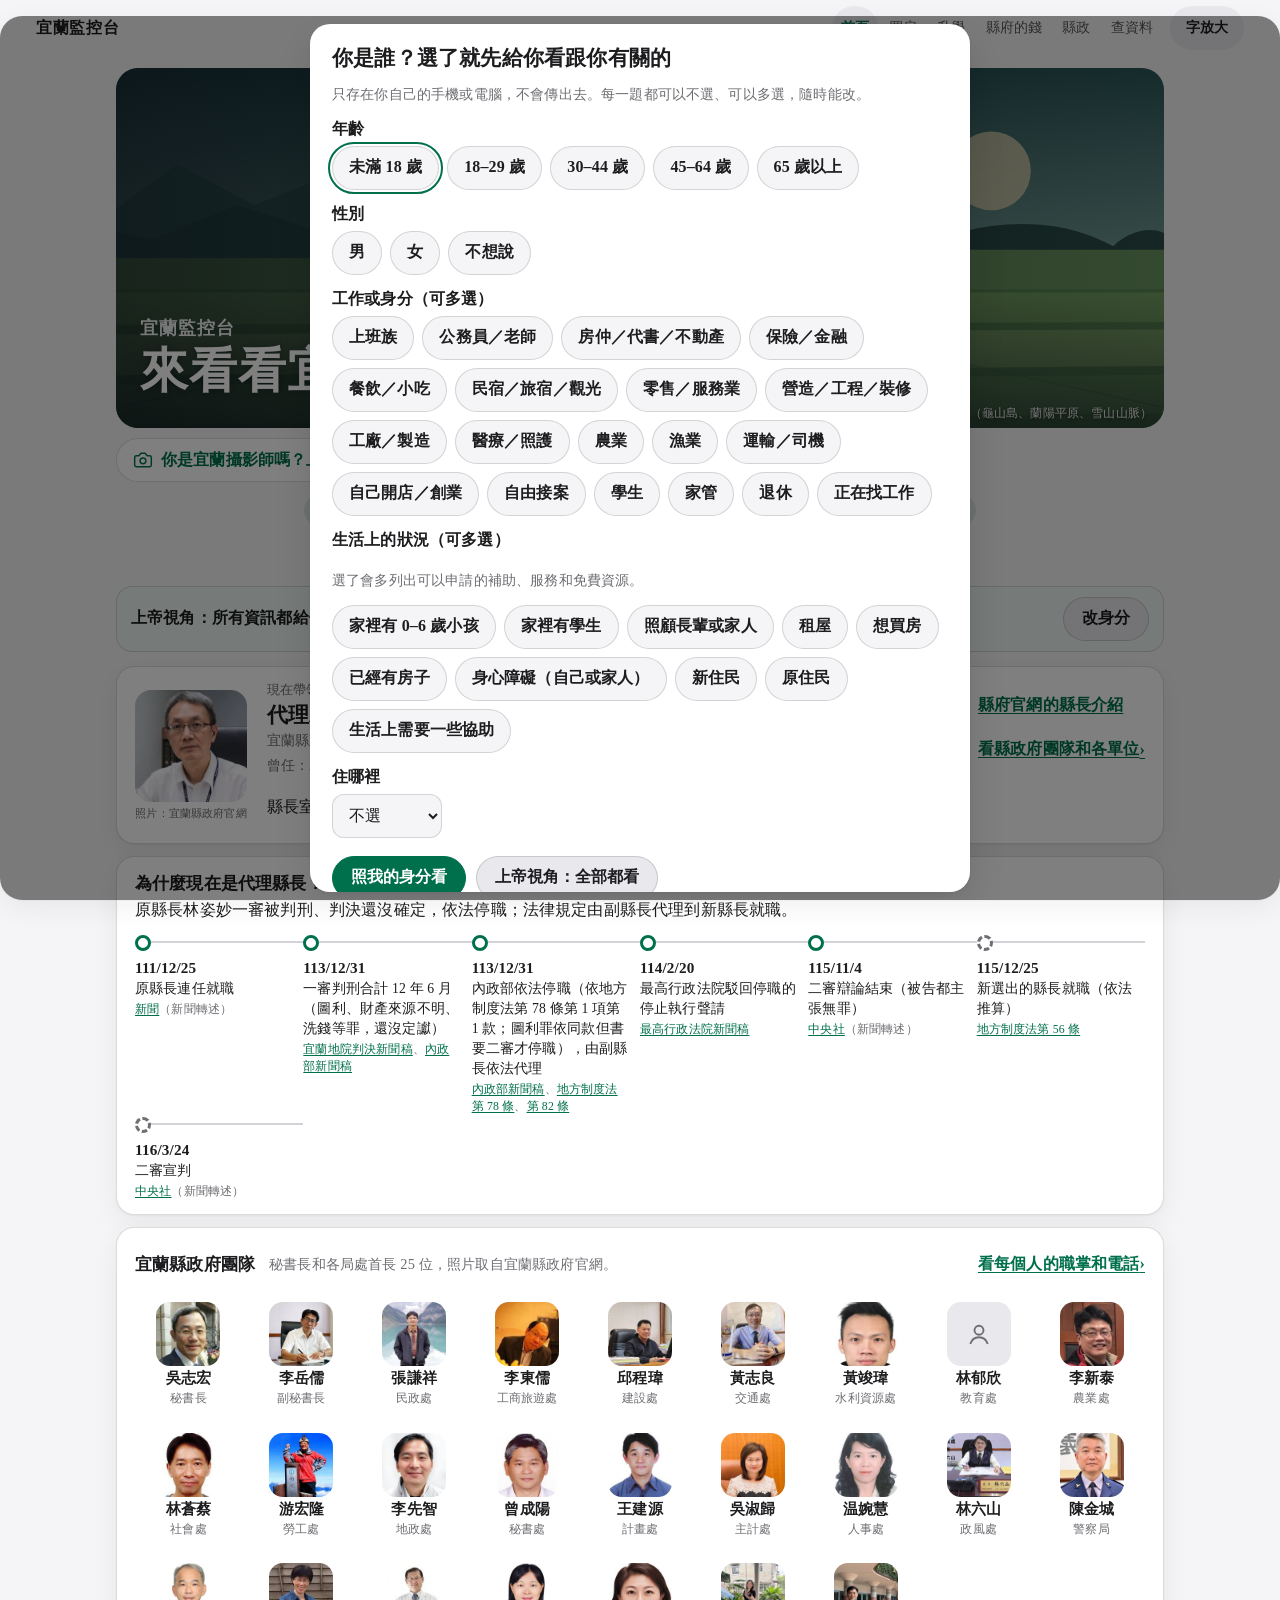
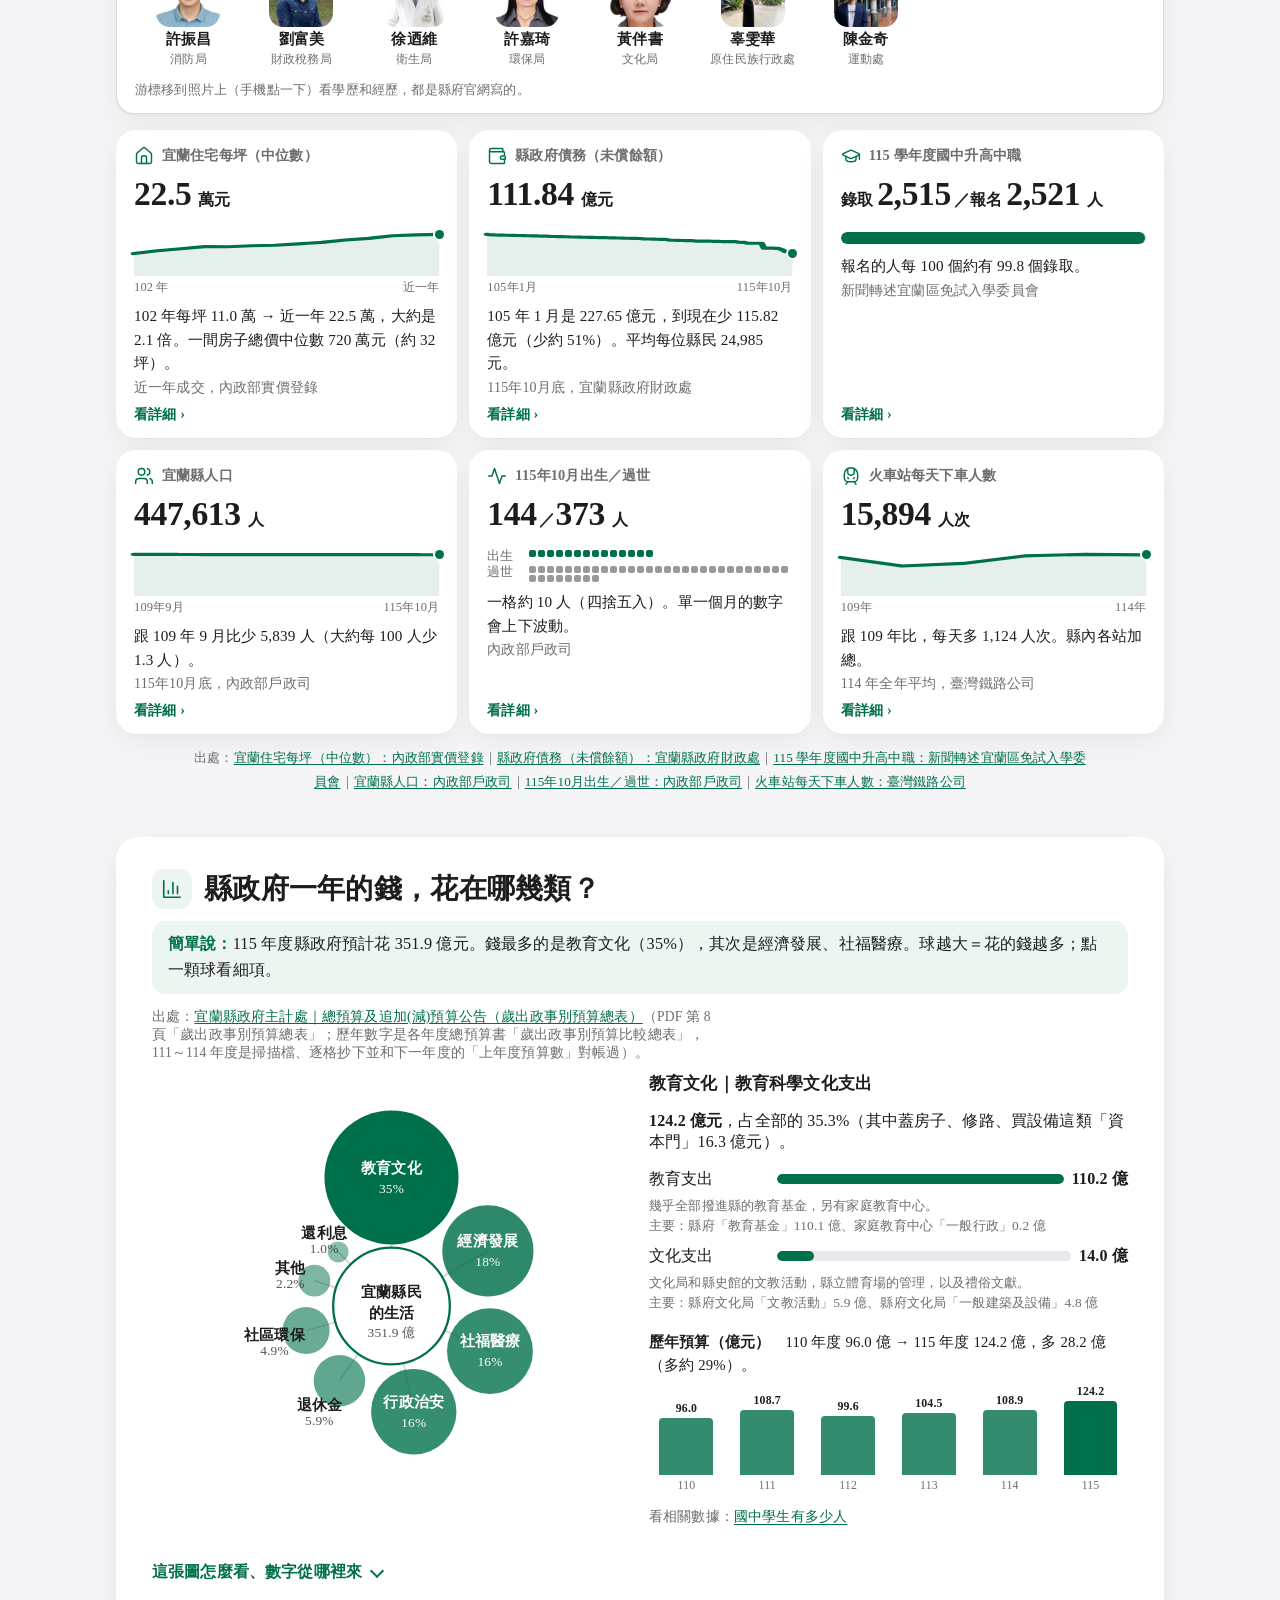
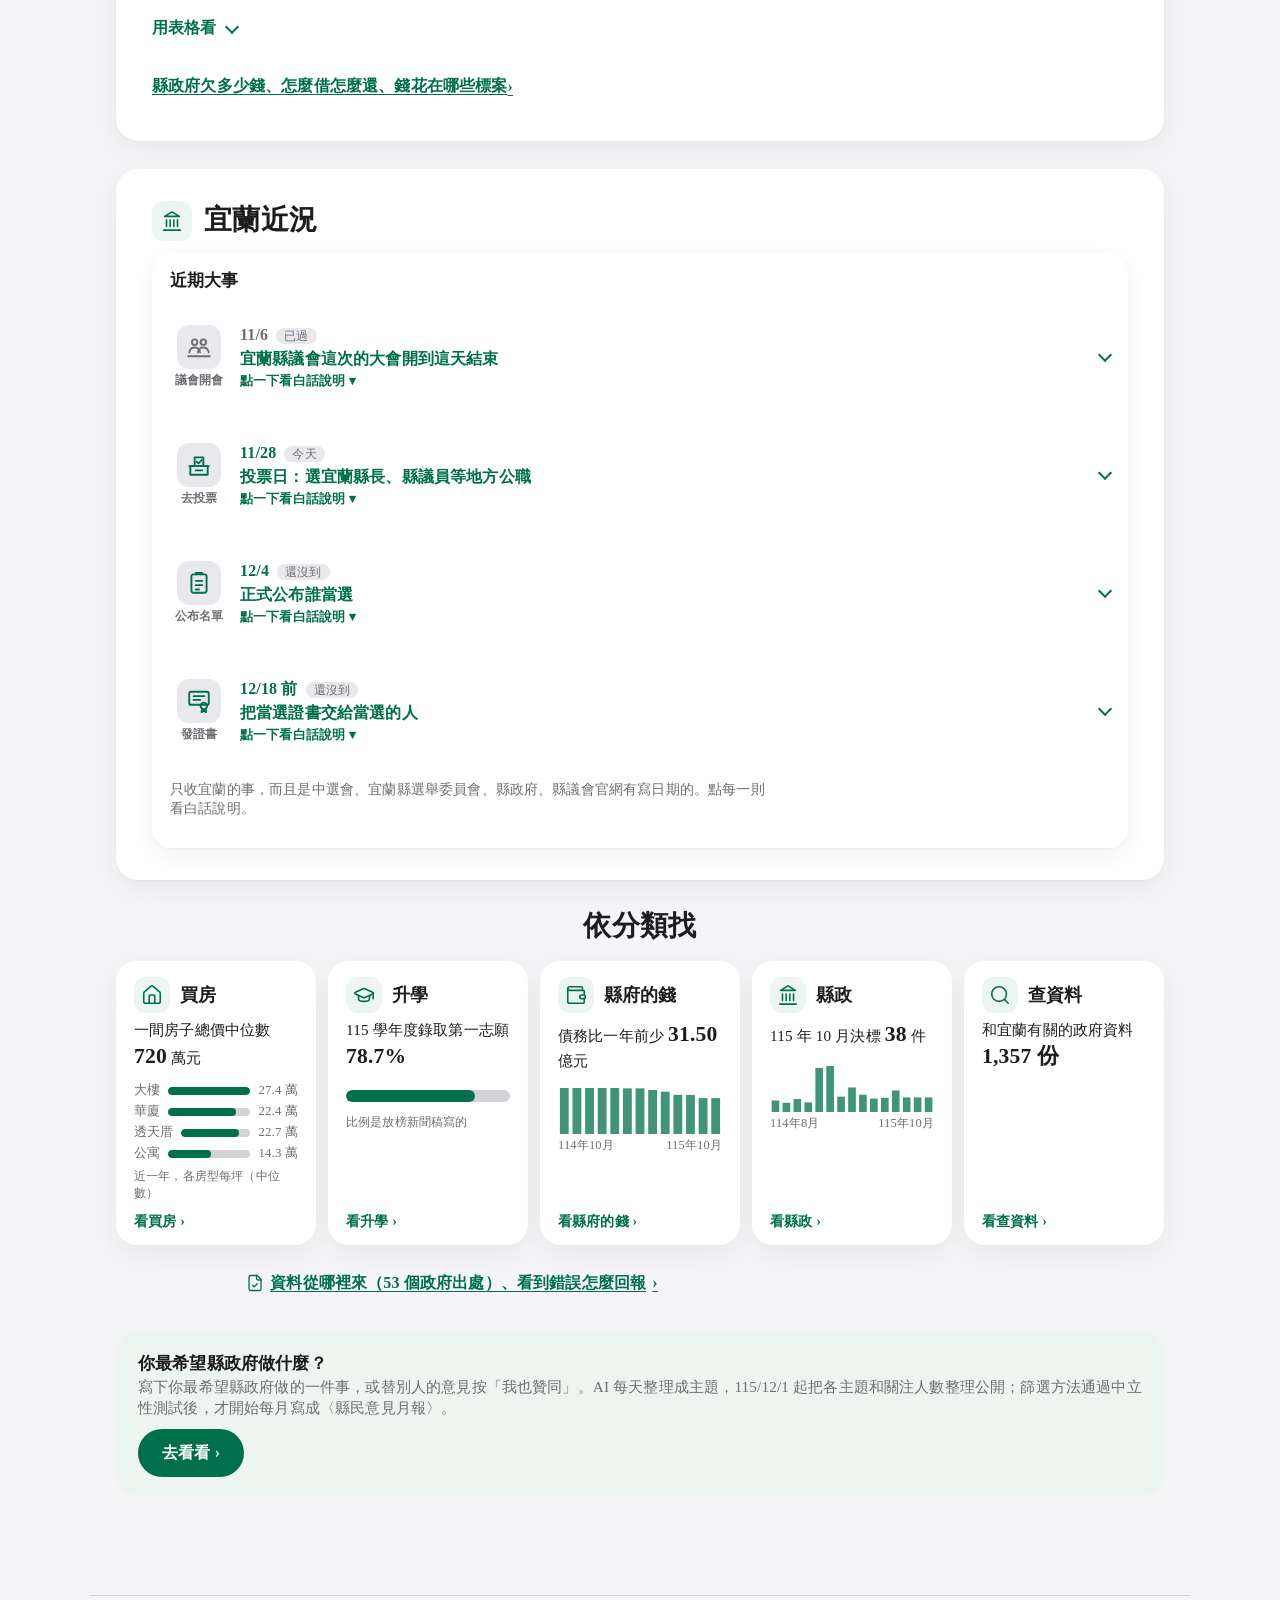
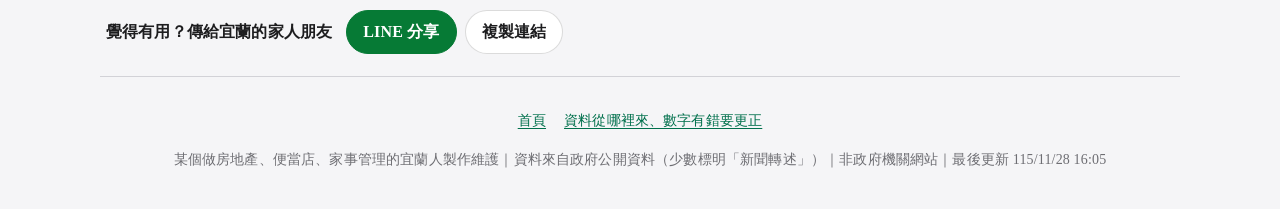
==== commit 2de3d35c: "更新 2026-11-28 16:05" ====
--- a/index.html
+++ b/index.html
@@ -28,13 +28,13 @@
 <g fill="#e9e4d4" opacity=.9><rect x=930 y=238 width=26 height=16 rx=2 /><rect x=966 y=232 width=18 height=22 rx=2 /><rect x=1010 y=240 width=30 height=14 rx=2 /><rect x=540 y=242 width=22 height=13 rx=2 /><rect x=572 y=236 width=16 height=19 rx=2 /></g>
 </svg><div class=hbt><p class="eyebrow">宜蘭監控台</p><h1>來看看宜蘭的<wbr>健康狀況</h1></div><p class=hbc>插畫：宜蘭監控台自繪（龜山島、蘭陽平原、雪山山脈）</p></div><details class=hup id=upl><summary><svg viewBox="0 0 24 24" fill="none" stroke="currentColor" stroke-width="1.75" stroke-linecap="round" stroke-linejoin="round" aria-hidden="true" focusable="false"><path d="M14.5 4h-5L7 7H4a2 2 0 0 0-2 2v9a2 2 0 0 0 2 2h16a2 2 0 0 0 2-2V9a2 2 0 0 0-2-2h-3l-2.5-3z"/><circle cx="12" cy="13" r="3.5"/></svg>你是宜蘭攝影師嗎？上傳你的宜蘭照</summary><div class=hupb><p><b>審核通過的照片會輪流放在上面的大圖，並標上你的署名。</b></p><form class=upf novalidate><label class=upic><input type=file name=f accept="image/jpeg,image/png,image/webp"><span>選一張照片</span></label><img class=upv alt="你選的照片預覽" hidden><label>在哪裡拍的<select name=town><option value="">選鄉鎮市</option><option>宜蘭市</option><option>羅東鎮</option><option>蘇澳鎮</option><option>頭城鎮</option><option>礁溪鄉</option><option>壯圍鄉</option><option>員山鄉</option><option>冬山鄉</option><option>五結鄉</option><option>三星鄉</option><option>大同鄉</option><option>南澳鄉</option></select></label><label>署名（可不填）<input name=nm maxlength=20 placeholder="宜蘭鄉親" autocomplete=off></label><label>一句話說明（可不填）<input name=cap maxlength=30 placeholder="例：冬山河的早晨" autocomplete=off></label><label class=upck><input type=checkbox name=ok>這是我自己拍的；同意本站免費展示並標上署名，之後可以用查詢碼撤回。</label><input name=hp tabindex=-1 autocomplete=off class=vh aria-hidden=true><button type=submit class=upgo>送出照片</button><p class=upm role=status></p></form><ul class=sub><li>只收宜蘭的風景、街景、生活照；畫面不要有看得出是誰的人臉、車牌、門牌。</li><li>每張先審核才上架；照片會重新壓縮並拿掉拍攝位置等資料，不用留電話。</li><li>未滿 18 歲請先得到家長同意，也可以請家長幫你上傳；看得出是誰的兒童、青少年不會上架。</li><li>誰收：宜蘭監控台（個人製作維護，不是政府機關）。用途：審核後放在首頁大圖並標署名。保存：上架期間保留；沒通過的 30 天、撤回的 7 天後移出系統。</li></ul><details class=upq><summary>查進度、撤回照片</summary><form class=uqf><label>查詢碼<input name=code maxlength=8 autocomplete=off></label><button type=submit value=status>查進度</button><button type=submit value=withdraw>撤回</button><p class=uqm role=status></p></form></details></div></details>
 <p class="tag">房價、升學、縣政府的錢、縣政、所有政府公開資料，點卡片看詳細和出處。</p>
-<div class="badges"><span class="badge">非政府機關網站</span><span class="badge">最後更新 115/11/28 13:01</span><span class="badge">每天自動更新</span></div>
+<div class="badges"><span class="badge">非政府機關網站</span><span class="badge">最後更新 115/11/28 16:05</span><span class="badge">每天自動更新</span></div>
 </header>
 <main id="main">
 <div class=idbar hidden><span class=idt></span><span class=idbtn><button type=button class=idch>改身分</button><button type=button class=idgo2>上帝視角</button></span><span class=idpick></span></div>
 <section class=minep hidden data-src="assets/mine.json" aria-labelledby=mineh><h2 id=mineh>宜蘭這些事可能跟你有關</h2>
 <p class=sub>依你選的身分，從縣府官方文件（最近 60 天的新聞稿、公報、標案、議會）和政府公開的資源整理，點標題看原文。電腦依關鍵字配對，可能不完整；資源以各機關公告為準。本站免費使用、不用註冊。</p><div class=minel></div></section>
-<section class="hd1 hdg" aria-label="現在帶領宜蘭縣政府的人"><figure class=hdf><img src="assets/team/1_head.jpg" alt="代理縣長 林茂盛 的照片（宜蘭縣政府官網）" width=112 height=112 decoding=async><figcaption>照片：宜蘭縣政府官網</figcaption></figure><span class=hdt><small>現在帶領宜蘭縣政府的人</small><b>代理縣長　林茂盛</b><span class=sub>宜蘭縣政府代理縣長（113年12月31日迄今）。選出的新任縣長就職後，這裡會更新。</span><span class=hdx>曾任：縣府副縣長、縣府秘書長、新北市政府工務局副局長（<a href="https://www.e-land.gov.tw/cp.aspx?n=2700" target="_blank" rel="noopener">官網介紹<span class=vh>（另開新視窗）</span></a>）</span></span><span class=hdc2><span>縣長室電話 <a href="tel:+88639251000,2000">(03) 925-1000 轉 2000</a></span><span><a href="https://www.e-land.gov.tw/cp.aspx?n=2743" target="_blank" rel="noopener">寫信給縣政府（民意信箱）<span class=vh>（另開新視窗）</span></a></span><span><a href="https://www.e-land.gov.tw/cp.aspx?n=2704" target="_blank" rel="noopener">各局處首長和電話<span class=vh>（另開新視窗）</span></a></span></span><span class=hdm><a href="https://www.e-land.gov.tw/cp.aspx?n=2700" target="_blank" rel="noopener">縣府官網的縣長介紹<span class=vh>（另開新視窗）</span></a><a href="gov/#team">看縣政府團隊和各單位 <span aria-hidden=true>›</span></a></span></section><section class=tms aria-label="宜蘭縣政府團隊"><div class=tmh><b>宜蘭縣政府團隊</b><span class=sub>秘書長和各局處首長 25 位，照片取自宜蘭縣政府官網。<span class=tmx>左右滑看全部。</span></span><a href="gov/#team">看每個人的職掌和電話 <span aria-hidden=true>›</span></a></div><ul class=tml><li data-p="2"><a href="gov/#team"><img src="assets/team/2.jpg" alt="" width=64 height=64 loading=lazy decoding=async><b>吳志宏</b><small>秘書長</small></a></li><li data-p="3"><a href="gov/#team"><img src="assets/team/3.jpg" alt="" width=64 height=64 loading=lazy decoding=async><b>李岳儒</b><small>副秘書長</small></a></li><li data-p="4"><a href="gov/#team"><img src="assets/team/4.jpg" alt="" width=64 height=64 loading=lazy decoding=async><b>張謙祥</b><small>民政處</small></a></li><li data-p="5"><a href="gov/#team"><img src="assets/team/5.jpg" alt="" width=64 height=64 loading=lazy decoding=async><b>李東儒</b><small>工商旅遊處</small></a></li><li data-p="6"><a href="gov/#team"><img src="assets/team/6.jpg" alt="" width=64 height=64 loading=lazy decoding=async><b>邱程瑋</b><small>建設處</small></a></li><li data-p="7"><a href="gov/#team"><img src="assets/team/7.jpg" alt="" width=64 height=64 loading=lazy decoding=async><b>黃志良</b><small>交通處</small></a></li><li data-p="8"><a href="gov/#team"><img src="assets/team/8.jpg" alt="" width=64 height=64 loading=lazy decoding=async><b>黃竣瑋</b><small>水利資源處</small></a></li><li data-p="9"><a href="gov/#team"><span class=tsb aria-hidden=true><svg viewBox="0 0 24 24" fill="none" stroke="currentColor" stroke-width="1.5" aria-hidden="true"><circle cx="12" cy="9" r="3.6"/><path d="M5 20c1.2-3.6 3.9-5.4 7-5.4s5.8 1.8 7 5.4"/></svg></span><b>林郁欣</b><small>教育處</small></a></li><li data-p="10"><a href="gov/#team"><img src="assets/team/10.jpg" alt="" width=64 height=64 loading=lazy decoding=async><b>李新泰</b><small>農業處</small></a></li><li data-p="11"><a href="gov/#team"><img src="assets/team/11.jpg" alt="" width=64 height=64 loading=lazy decoding=async><b>林蒼蔡</b><small>社會處</small></a></li><li data-p="12"><a href="gov/#team"><img src="assets/team/12.jpg" alt="" width=64 height=64 loading=lazy decoding=async><b>游宏隆</b><small>勞工處</small></a></li><li data-p="13"><a href="gov/#team"><img src="assets/team/13.jpg" alt="" width=64 height=64 loading=lazy decoding=async><b>李先智</b><small>地政處</small></a></li><li data-p="14"><a href="gov/#team"><img src="assets/team/14.jpg" alt="" width=64 height=64 loading=lazy decoding=async><b>曾成陽</b><small>秘書處</small></a></li><li data-p="15"><a href="gov/#team"><img src="assets/team/15.jpg" alt="" width=64 height=64 loading=lazy decoding=async><b>王建源</b><small>計畫處</small></a></li><li data-p="16"><a href="gov/#team"><img src="assets/team/16.jpg" alt="" width=64 height=64 loading=lazy decoding=async><b>吳淑歸</b><small>主計處</small></a></li><li data-p="17"><a href="gov/#team"><img src="assets/team/17.jpg" alt="" width=64 height=64 loading=lazy decoding=async><b>温婉慧</b><small>人事處</small></a></li><li data-p="18"><a href="gov/#team"><img src="assets/team/18.jpg" alt="" width=64 height=64 loading=lazy decoding=async><b>林六山</b><small>政風處</small></a></li><li data-p="19"><a href="gov/#team"><img src="assets/team/19.jpg" alt="" width=64 height=64 loading=lazy decoding=async><b>陳金城</b><small>警察局</small></a></li><li data-p="20"><a href="gov/#team"><img src="assets/team/20.jpg" alt="" width=64 height=64 loading=lazy decoding=async><b>許振昌</b><small>消防局</small></a></li><li data-p="21"><a href="gov/#team"><img src="assets/team/21.jpg" alt="" width=64 height=64 loading=lazy decoding=async><b>劉富美</b><small>財政稅務局</small></a></li><li data-p="22"><a href="gov/#team"><img src="assets/team/22.jpg" alt="" width=64 height=64 loading=lazy decoding=async><b>徐迺維</b><small>衛生局</small></a></li><li data-p="23"><a href="gov/#team"><img src="assets/team/23.jpg" alt="" width=64 height=64 loading=lazy decoding=async><b>許嘉琦</b><small>環保局</small></a></li><li data-p="24"><a href="gov/#team"><img src="assets/team/24.jpg" alt="" width=64 height=64 loading=lazy decoding=async><b>黃伴書</b><small>文化局</small></a></li><li data-p="25"><a href="gov/#team"><img src="assets/team/25.jpg" alt="" width=64 height=64 loading=lazy decoding=async><b>辜雯華</b><small>原住民族行政處</small></a></li><li data-p="26"><a href="gov/#team"><img src="assets/team/26.jpg" alt="" width=64 height=64 loading=lazy decoding=async><b>陳金奇</b><small>運動處</small></a></li></ul><p class="sub tmtip">游標移到照片上（手機點一下）看學歷和經歷，都是縣府官網寫的。</p></section><script type="application/json" id=tmj>{"2": {"n": "吳志宏", "t": "秘書長", "edu": ["國立宜蘭大學經營管理研究所碩士"], "exp": ["宜蘭縣政府秘書長（112年10月迄今）", "宜蘭縣政府民政處處長", "宜蘭縣政府勞工處處長", "宜蘭縣政府參議", "宜蘭縣政府秘書處處長"], "hon": [], "u": "https://www.e-land.gov.tw/cp.aspx?n=2701", "d": "114-01-09", "go": "gov/#team"}, "3": {"n": "李岳儒", "t": "副秘書長", "edu": ["國立中興大學土木工程學系碩士", "結構工程技師", "台大法律學分班結業"], "exp": ["宜蘭縣政府副秘書長（115年9月迄今）", "宜蘭縣政府水利資源處處長", "宜蘭縣政府工商旅遊處處長", "宜蘭縣政府秘書處新聞科長"], "hon": [], "u": "https://www.e-land.gov.tw/cp.aspx?n=19694", "d": "115-09-14", "go": "gov/#team"}, "4": {"n": "張謙祥", "t": "民政處處長", "edu": ["國立臺灣科技大學營建工程技術學系碩士"], "exp": ["宜蘭縣政府水利資源處副處長", "宜蘭縣政府交通處副處長", "宜蘭縣政府秘書處副處長", "宜蘭縣政府秘書", "宜蘭縣政府建設處建築管理科科長"], "hon": [], "u": "https://civil.e-land.gov.tw/cp.aspx?n=2543", "d": "112-10-02", "go": "gov/#team"}, "5": {"n": "李東儒", "t": "工商旅遊處處長", "edu": ["輔仁大學 大眾傳播研究所"], "exp": ["工商旅遊處處長(108.07.15迄今)", "計畫處處長"], "hon": [], "u": "https://bt.e-land.gov.tw/cp.aspx?n=2789", "d": "114-11-17", "go": "gov/#team"}, "6": {"n": "邱程瑋", "t": "建設處處長", "edu": ["國立成功大學都市計劃學系碩士"], "exp": ["宜蘭縣政府建設處副處長", "建設處建築管理科科長", "建設處國土計畫科科長", "建設處城鄉計畫科科長", "建設處技正"], "hon": [], "u": "https://eadept.e-land.gov.tw/cp.aspx?n=2882", "d": "115-02-02", "go": "gov/#team"}, "7": {"n": "黃志良", "t": "交通處處長", "edu": ["逢甲大學都市計畫學系畢業"], "exp": ["宜蘭縣政府建設局技正、課長。", "交通部臺灣鐵路管理局正工程司。", "國立臺灣傳統藝術總處籌備處技正。", "宜蘭縣政府建設處副處長。", "宜蘭縣政府地政處處長、建設處處長。"], "hon": [], "u": "https://trp.e-land.gov.tw/cp.aspx?n=15453", "d": "115-01-30", "go": "gov/#team"}, "8": {"n": "黃竣瑋", "t": "水利資源處處長", "edu": [], "exp": [], "hon": [], "u": "https://wres.e-land.gov.tw/cp.aspx?n=2412", "d": "115-09-15", "go": "gov/#team"}, "9": {"n": "林郁欣", "t": "教育處處長", "edu": ["國立中山大學政治學研究所碩士(1996年元月畢業)"], "exp": ["宜蘭縣政府教育處處長", "文化部簡任秘書", "文化部文化資源司科長、視察、專員", "110年文化部模範公務人員", "宜蘭縣政府教育處學管科、體健科、課發科科長"], "hon": ["110年薦任公務人員晉升簡任官等訓練及格", "95年高考教育行政類科及格", "國小教師證"], "u": "https://2blog.ilc.edu.tw/26060/2023/01/16/%e4%bb%a3%e7%90%86%e8%99%95%e9%95%b7%e7%b0%a1%e4%bb%8b/", "d": "", "go": "gov/#team"}, "10": {"n": "李新泰", "t": "農業處處長", "edu": ["國立臺灣海洋大學 漁業經濟研究所 碩士"], "exp": ["宜蘭縣政府 農業處 處長", "宜蘭縣政府 首長室 參議", "宜蘭縣政府 建設處 處長", "宜蘭縣政府 計畫處 處長", "宜蘭縣政府 計畫處 副處長"], "hon": ["108薦任公務人員晉升簡任官等訓練 及格", "91基層公務人員考試三等考試 及格", "90基層公務人員考試丙等考試 及格"], "u": "https://agri.e-land.gov.tw/cp.aspx?n=3037", "d": "112-03-10", "go": "gov/#team"}, "11": {"n": "林蒼蔡", "t": "社會處處長", "edu": ["空中行專"], "exp": ["宜蘭縣政府警察局警員", "宜蘭縣羅東鎮公所里幹事、課員", "宜蘭縣政府兵役課股長", "行政院農業委員會林務局羅東林區管理處課員、股長、專員、課長"], "hon": [], "u": "https://sntroot.e-land.gov.tw/cp.aspx?n=10491", "d": "114-09-22", "go": "gov/#team"}, "12": {"n": "游宏隆", "t": "勞工處處長", "edu": ["佛光人文社會學院管理學碩士"], "exp": ["宜蘭縣政府參議。", "宜蘭縣政府民政處處長。", "宜蘭縣政府民政處副處長。", "宜蘭縣政府秘書。", "宜蘭縣羅東鎮戶政事務所主任。"], "hon": [], "u": "https://labor.e-land.gov.tw/cp.aspx?n=3104", "d": "114-01-23", "go": "gov/#team"}, "13": {"n": "李先智", "t": "地政處處長", "edu": ["國立台北大學都市計畫研究所畢業"], "exp": ["新北市地政局重劃科股長、專員、科長"], "hon": [], "u": "https://land.e-land.gov.tw/cp.aspx?n=18384", "d": "115-02-24", "go": "gov/#team"}, "14": {"n": "曾成陽", "t": "秘書處處長", "edu": ["大學"], "exp": ["羅東鎮公所主任秘書"], "hon": [], "u": "https://ms.e-land.gov.tw/cp.aspx?n=2331", "d": "109-03-17", "go": "gov/#team"}, "15": {"n": "王建源", "t": "計畫處處長", "edu": ["大漢工商專科學校"], "exp": ["宜蘭縣政府參議", "宜蘭縣政府秘書處處長", "宜蘭縣政府秘書", "宜蘭縣政府工務局（處）技正、課長、副局長（副處長）", "宜蘭縣政府建設局課長"], "hon": ["100年簡任升官等訓練", "88年中央暨地方機關公務人員薦任升等考試", "79年丙等基層特考"], "u": "https://planning.e-land.gov.tw/cp.aspx?n=3202", "d": "114-01-10", "go": "gov/#team"}, "16": {"n": "吳淑歸", "t": "主計處處長", "edu": ["國立宜蘭大學高階經營管理碩士"], "exp": ["財政部會計處專門委員", "宜蘭縣議會會計室主任", "宜蘭縣政府主計處副處長"], "hon": [], "u": "https://bgacst.e-land.gov.tw/cp.aspx?n=2469", "d": "114-01-06", "go": "gov/#team"}, "17": {"n": "温婉慧", "t": "人事處處長", "edu": ["佛光大學公共事務學系碩士", "國立中興大學公共行政學系學士"], "exp": ["宜蘭縣政府人事處處長", "宜蘭縣政府人事處副處長", "宜蘭縣政府人事處組編科科長", "宜蘭縣政府人事處人力科科長", "宜蘭縣政府人事室考訓課課長"], "hon": ["110年薦任公務人員晉升簡任官等訓練及格", "80年交通事業公路人員升資考試員級晉高員級考試人事行政科", "70年全國性公務人員普通考試人事行政科"], "u": "https://personnel.e-land.gov.tw/cp.aspx?n=2900", "d": "115-09-03", "go": "gov/#team"}, "18": {"n": "林六山", "t": "政風處處長", "edu": [], "exp": ["宜蘭縣政府政風處處長(113年1月迄今)", "宜蘭縣政府政風處副處長", "財政部關務署臺北關政風室主任", "國防部政風室科長", "交通部鐵路管理局政風室科長"], "hon": [], "u": "https://ethics.e-land.gov.tw/cp.aspx?n=2988", "d": "113-06-21", "go": "gov/#team"}, "19": {"n": "陳金城", "t": "警察局局長", "edu": ["中央警察大學行政警察學系64期", "中華科技大學健康科技研究所"], "exp": ["內政部警政署署長室專員", "臺北市政府警察局主任秘書室專員", "臺北市政府警察局交通警察大隊副大隊長", "臺北市政府警察局中正第二分局副分局長", "臺北市政府警察局捷運警察隊隊長"], "hon": [], "u": "https://www.ilcpb.gov.tw/cp.aspx?n=16337", "d": "115-08-21", "go": "gov/#team"}, "20": {"n": "許振昌", "t": "消防局局長", "edu": ["中央警察大學消防學系畢業。"], "exp": ["宜蘭縣警察局消防警察隊分隊長。", "宜蘭縣政府消防局課員。", "宜蘭縣政府消防局副大隊長。", "宜蘭縣政府消防局主任。", "宜蘭縣政府消防局科長。"], "hon": [], "u": "https://fire.e-land.gov.tw/cp.aspx?n=5966", "d": "115-09-09", "go": "gov/#team"}, "21": {"n": "劉富美", "t": "財政稅務局局長", "edu": ["佛光人文社會學院管理學碩士"], "exp": ["宜蘭縣政府財政稅務局局長", "宜蘭縣政府參議", "宜蘭縣政府地方稅務局局長", "社會處處長、勞工處處長、勞工處副處長、工商旅遊處副處長"], "hon": ["78年特種考試臺灣省基層公務人員考試乙等考試會計審計科", "101年薦任公務人員晉升簡任官等訓練及格"], "u": "https://www.iltb.gov.tw/cp.aspx?n=16810", "d": "115-02-09", "go": "gov/#team"}, "22": {"n": "徐迺維", "t": "衛生局局長", "edu": ["國立陽明大學醫學院公共衛生研究所公共衛生學博士", "美國哈佛大學公共衛生學院公共衛生碩士（醫院管理）", "國立陽明大學醫學院醫學士"], "exp": ["國立陽明大學醫學院部定兼任助理教授", "國立陽明大學附設醫院社區醫學中心主任", "國立陽明大學附設醫院副院長", "衛生署宜蘭醫院副院長", "衛生署宜蘭醫院醫務秘書"], "hon": ["中華民國心臟學會理事", "中華民國重症醫學會理事", "中華民國國立陽明大學校友總會第四屆理事長"], "u": "https://www.ilshb.gov.tw/cp.aspx?n=15695", "d": "115-05-13", "go": "gov/#team"}, "23": {"n": "許嘉琦", "t": "環保局局長", "edu": ["國立台灣大學環境工程學研究所碩士"], "exp": ["新北市政府環境保護局 技正、科長、主任、專門委員、簡任技正", "臺北縣政府環境保護局 技佐、技士、股長、技正", "臺北市政府環境保護局衛生稽查大隊 技佐", "行政院環境保護署 約聘人員"], "hon": [], "u": "https://www.ilepb.gov.tw/About/Director.aspx", "d": "", "go": "gov/#team"}, "24": {"n": "黃伴書", "t": "文化局局長", "edu": ["MBA in Marketing/University of Houston, Houston,Texas,USA."], "exp": ["宜蘭縣政府文化局局長(112年1月30日- 迄今 )", "英國威治伍德家居精品公司亞太區首席顧問", "美國康泰納仕綜合媒體集團出版人", "美國赫斯特媒體出版集團營運總監、廣告總監", "MOOK城邦出版集團廣告經理、新新聞週刊行銷經理"], "hon": [], "u": "https://www.ilccb.gov.tw/cp.aspx?n=10207", "d": "113-07-18", "go": "gov/#team"}, "25": {"n": "辜雯華", "t": "原住民族行政處處長", "edu": ["國立嘉義大學企業管理學系博士"], "exp": ["南投縣政府 原住民族行政局（局長）", "宜蘭縣政府 民政處　（原住民行政課課長）", "宜蘭縣政府 縣長室　（秘書）", "宜蘭縣政府 文化局　（副局長）", "宜蘭縣政府 民政處　（副處長）"], "hon": [], "u": "https://aborigines.e-land.gov.tw/cp.aspx?n=5950", "d": "115-02-05", "go": "gov/#team"}, "26": {"n": "陳金奇", "t": "運動處處長", "edu": ["國立臺灣師範大學教育心理與輔導學系博士"], "exp": ["宜蘭縣政府教育處處長", "宜蘭縣政府教育處副處長", "宜蘭縣政府教育處教育資源管理科科長", "宜蘭縣政府教育處學務管理科科長", "宜蘭縣政府教育處體育保健科科長"], "hon": [], "u": "https://gym.e-land.gov.tw/cp.aspx?n=6745", "d": "115-10-06", "go": "gov/#team"}}</script><div id=tmpop role=tooltip hidden></div>
+<section class="hd1 hdg" aria-label="現在帶領宜蘭縣政府的人"><figure class=hdf><img src="assets/team/1_head.jpg" alt="代理縣長 林茂盛 的照片（宜蘭縣政府官網）" width=112 height=112 decoding=async><figcaption>照片：宜蘭縣政府官網</figcaption></figure><span class=hdt><small>現在帶領宜蘭縣政府的人</small><b>代理縣長　林茂盛</b><span class=sub>宜蘭縣政府代理縣長（113年12月31日迄今）。選出的新任縣長就職後，這裡會更新。</span><span class=hdx>曾任：縣府副縣長、縣府秘書長、新北市政府工務局副局長（<a href="https://www.e-land.gov.tw/cp.aspx?n=2700" target="_blank" rel="noopener">官網介紹<span class=vh>（另開新視窗）</span></a>）</span></span><span class=hdc2><span>縣長室電話 <a href="tel:+88639251000,2000">(03) 925-1000 轉 2000</a></span><span><a href="https://www.e-land.gov.tw/cp.aspx?n=2743" target="_blank" rel="noopener">寫信給縣政府（民意信箱）<span class=vh>（另開新視窗）</span></a></span><span><a href="https://www.e-land.gov.tw/cp.aspx?n=2704" target="_blank" rel="noopener">各局處首長和電話<span class=vh>（另開新視窗）</span></a></span></span><span class=hdm><a href="https://www.e-land.gov.tw/cp.aspx?n=2700" target="_blank" rel="noopener">縣府官網的縣長介紹<span class=vh>（另開新視窗）</span></a><a href="gov/#team">看縣政府團隊和各單位 <span aria-hidden=true>›</span></a></span></section><section class=why aria-label="為什麼現在是代理縣長"><h3>為什麼現在是代理縣長？</h3><p>原縣長林姿妙一審被判刑、判決還沒確定，依法停職；法律規定由副縣長代理到新縣長就職。</p><ol class=wtl><li class=""><b>111/12/25</b>原縣長連任就職<span class=sub><a href="https://www.nownews.com/news/6010411" target="_blank" rel="noopener">新聞<span class=vh>（另開新視窗）</span></a>（新聞轉述）</span></li><li class=""><b>113/12/31</b>一審判刑合計 12 年 6 月（圖利、財產來源不明、洗錢等罪，還沒定讞）<span class=sub><a href="https://www.judicial.gov.tw/tw/cp-1888-1229132-35b47-1.html" target="_blank" rel="noopener">宜蘭地院判決新聞稿<span class=vh>（另開新視窗）</span></a>、<a href="https://www.moi.gov.tw/News_Content.aspx?n=4&amp;s=324430" target="_blank" rel="noopener">內政部新聞稿<span class=vh>（另開新視窗）</span></a></span></li><li class=""><b>113/12/31</b>內政部依法停職（依地方制度法第 78 條第 1 項第 1 款；圖利罪依同款但書要二審才停職），由副縣長依法代理<span class=sub><a href="https://www.moi.gov.tw/News_Content.aspx?n=4&amp;s=324430" target="_blank" rel="noopener">內政部新聞稿<span class=vh>（另開新視窗）</span></a>、<a href="https://law.moj.gov.tw/LawClass/LawSingle.aspx?pcode=A0040003&amp;flno=78" target="_blank" rel="noopener">地方制度法第 78 條<span class=vh>（另開新視窗）</span></a>、<a href="https://law.moj.gov.tw/LawClass/LawSingle.aspx?pcode=A0040003&amp;flno=82" target="_blank" rel="noopener">第 82 條<span class=vh>（另開新視窗）</span></a></span></li><li class=""><b>114/2/20</b>最高行政法院駁回停職的停止執行聲請<span class=sub><a href="https://www.judicial.gov.tw/tw/cp-1888-1257606-994c8-1.html" target="_blank" rel="noopener">最高行政法院新聞稿<span class=vh>（另開新視窗）</span></a></span></li><li class=""><b>115/11/4</b>二審辯論結束（被告都主張無罪）<span class=sub><a href="https://www.cna.com.tw/news/asoc/202611040277.aspx" target="_blank" rel="noopener">中央社<span class=vh>（另開新視窗）</span></a>（新聞轉述）</span></li><li class="fut"><b>115/12/25</b>新選出的縣長就職（依法推算）<span class=sub><a href="https://law.moj.gov.tw/LawClass/LawSingle.aspx?pcode=A0040003&amp;flno=56" target="_blank" rel="noopener">地方制度法第 56 條<span class=vh>（另開新視窗）</span></a></span></li><li class="fut"><b>116/3/24</b>二審宣判<span class=sub><a href="https://www.cna.com.tw/news/asoc/202611040277.aspx" target="_blank" rel="noopener">中央社<span class=vh>（另開新視窗）</span></a>（新聞轉述）</span></li></ol></section><section class=tms aria-label="宜蘭縣政府團隊"><div class=tmh><b>宜蘭縣政府團隊</b><span class=sub>秘書長和各局處首長 25 位，照片取自宜蘭縣政府官網。<span class=tmx>左右滑看全部。</span></span><a href="gov/#team">看每個人的職掌和電話 <span aria-hidden=true>›</span></a></div><ul class=tml><li data-p="2"><a href="gov/#team"><img src="assets/team/2.jpg" alt="" width=64 height=64 loading=lazy decoding=async><b>吳志宏</b><small>秘書長</small></a></li><li data-p="3"><a href="gov/#team"><img src="assets/team/3.jpg" alt="" width=64 height=64 loading=lazy decoding=async><b>李岳儒</b><small>副秘書長</small></a></li><li data-p="4"><a href="gov/#team"><img src="assets/team/4.jpg" alt="" width=64 height=64 loading=lazy decoding=async><b>張謙祥</b><small>民政處</small></a></li><li data-p="5"><a href="gov/#team"><img src="assets/team/5.jpg" alt="" width=64 height=64 loading=lazy decoding=async><b>李東儒</b><small>工商旅遊處</small></a></li><li data-p="6"><a href="gov/#team"><img src="assets/team/6.jpg" alt="" width=64 height=64 loading=lazy decoding=async><b>邱程瑋</b><small>建設處</small></a></li><li data-p="7"><a href="gov/#team"><img src="assets/team/7.jpg" alt="" width=64 height=64 loading=lazy decoding=async><b>黃志良</b><small>交通處</small></a></li><li data-p="8"><a href="gov/#team"><img src="assets/team/8.jpg" alt="" width=64 height=64 loading=lazy decoding=async><b>黃竣瑋</b><small>水利資源處</small></a></li><li data-p="9"><a href="gov/#team"><span class=tsb aria-hidden=true><svg viewBox="0 0 24 24" fill="none" stroke="currentColor" stroke-width="1.5" aria-hidden="true"><circle cx="12" cy="9" r="3.6"/><path d="M5 20c1.2-3.6 3.9-5.4 7-5.4s5.8 1.8 7 5.4"/></svg></span><b>林郁欣</b><small>教育處</small></a></li><li data-p="10"><a href="gov/#team"><img src="assets/team/10.jpg" alt="" width=64 height=64 loading=lazy decoding=async><b>李新泰</b><small>農業處</small></a></li><li data-p="11"><a href="gov/#team"><img src="assets/team/11.jpg" alt="" width=64 height=64 loading=lazy decoding=async><b>林蒼蔡</b><small>社會處</small></a></li><li data-p="12"><a href="gov/#team"><img src="assets/team/12.jpg" alt="" width=64 height=64 loading=lazy decoding=async><b>游宏隆</b><small>勞工處</small></a></li><li data-p="13"><a href="gov/#team"><img src="assets/team/13.jpg" alt="" width=64 height=64 loading=lazy decoding=async><b>李先智</b><small>地政處</small></a></li><li data-p="14"><a href="gov/#team"><img src="assets/team/14.jpg" alt="" width=64 height=64 loading=lazy decoding=async><b>曾成陽</b><small>秘書處</small></a></li><li data-p="15"><a href="gov/#team"><img src="assets/team/15.jpg" alt="" width=64 height=64 loading=lazy decoding=async><b>王建源</b><small>計畫處</small></a></li><li data-p="16"><a href="gov/#team"><img src="assets/team/16.jpg" alt="" width=64 height=64 loading=lazy decoding=async><b>吳淑歸</b><small>主計處</small></a></li><li data-p="17"><a href="gov/#team"><img src="assets/team/17.jpg" alt="" width=64 height=64 loading=lazy decoding=async><b>温婉慧</b><small>人事處</small></a></li><li data-p="18"><a href="gov/#team"><img src="assets/team/18.jpg" alt="" width=64 height=64 loading=lazy decoding=async><b>林六山</b><small>政風處</small></a></li><li data-p="19"><a href="gov/#team"><img src="assets/team/19.jpg" alt="" width=64 height=64 loading=lazy decoding=async><b>陳金城</b><small>警察局</small></a></li><li data-p="20"><a href="gov/#team"><img src="assets/team/20.jpg" alt="" width=64 height=64 loading=lazy decoding=async><b>許振昌</b><small>消防局</small></a></li><li data-p="21"><a href="gov/#team"><img src="assets/team/21.jpg" alt="" width=64 height=64 loading=lazy decoding=async><b>劉富美</b><small>財政稅務局</small></a></li><li data-p="22"><a href="gov/#team"><img src="assets/team/22.jpg" alt="" width=64 height=64 loading=lazy decoding=async><b>徐迺維</b><small>衛生局</small></a></li><li data-p="23"><a href="gov/#team"><img src="assets/team/23.jpg" alt="" width=64 height=64 loading=lazy decoding=async><b>許嘉琦</b><small>環保局</small></a></li><li data-p="24"><a href="gov/#team"><img src="assets/team/24.jpg" alt="" width=64 height=64 loading=lazy decoding=async><b>黃伴書</b><small>文化局</small></a></li><li data-p="25"><a href="gov/#team"><img src="assets/team/25.jpg" alt="" width=64 height=64 loading=lazy decoding=async><b>辜雯華</b><small>原住民族行政處</small></a></li><li data-p="26"><a href="gov/#team"><img src="assets/team/26.jpg" alt="" width=64 height=64 loading=lazy decoding=async><b>陳金奇</b><small>運動處</small></a></li></ul><p class="sub tmtip">游標移到照片上（手機點一下）看學歷和經歷，都是縣府官網寫的。</p></section><script type="application/json" id=tmj>{"2": {"n": "吳志宏", "t": "秘書長", "edu": ["國立宜蘭大學經營管理研究所碩士"], "exp": ["宜蘭縣政府秘書長（112年10月迄今）", "宜蘭縣政府民政處處長", "宜蘭縣政府勞工處處長", "宜蘭縣政府參議", "宜蘭縣政府秘書處處長"], "hon": [], "u": "https://www.e-land.gov.tw/cp.aspx?n=2701", "d": "114-01-09", "go": "gov/#team"}, "3": {"n": "李岳儒", "t": "副秘書長", "edu": ["國立中興大學土木工程學系碩士", "結構工程技師", "台大法律學分班結業"], "exp": ["宜蘭縣政府副秘書長（115年9月迄今）", "宜蘭縣政府水利資源處處長", "宜蘭縣政府工商旅遊處處長", "宜蘭縣政府秘書處新聞科長"], "hon": [], "u": "https://www.e-land.gov.tw/cp.aspx?n=19694", "d": "115-09-14", "go": "gov/#team"}, "4": {"n": "張謙祥", "t": "民政處處長", "edu": ["國立臺灣科技大學營建工程技術學系碩士"], "exp": ["宜蘭縣政府水利資源處副處長", "宜蘭縣政府交通處副處長", "宜蘭縣政府秘書處副處長", "宜蘭縣政府秘書", "宜蘭縣政府建設處建築管理科科長"], "hon": [], "u": "https://civil.e-land.gov.tw/cp.aspx?n=2543", "d": "112-10-02", "go": "gov/#team"}, "5": {"n": "李東儒", "t": "工商旅遊處處長", "edu": ["輔仁大學 大眾傳播研究所"], "exp": ["工商旅遊處處長(108.07.15迄今)", "計畫處處長"], "hon": [], "u": "https://bt.e-land.gov.tw/cp.aspx?n=2789", "d": "114-11-17", "go": "gov/#team"}, "6": {"n": "邱程瑋", "t": "建設處處長", "edu": ["國立成功大學都市計劃學系碩士"], "exp": ["宜蘭縣政府建設處副處長", "建設處建築管理科科長", "建設處國土計畫科科長", "建設處城鄉計畫科科長", "建設處技正"], "hon": [], "u": "https://eadept.e-land.gov.tw/cp.aspx?n=2882", "d": "115-02-02", "go": "gov/#team"}, "7": {"n": "黃志良", "t": "交通處處長", "edu": ["逢甲大學都市計畫學系畢業"], "exp": ["宜蘭縣政府建設局技正、課長。", "交通部臺灣鐵路管理局正工程司。", "國立臺灣傳統藝術總處籌備處技正。", "宜蘭縣政府建設處副處長。", "宜蘭縣政府地政處處長、建設處處長。"], "hon": [], "u": "https://trp.e-land.gov.tw/cp.aspx?n=15453", "d": "115-01-30", "go": "gov/#team"}, "8": {"n": "黃竣瑋", "t": "水利資源處處長", "edu": [], "exp": [], "hon": [], "u": "https://wres.e-land.gov.tw/cp.aspx?n=2412", "d": "115-09-15", "go": "gov/#team"}, "9": {"n": "林郁欣", "t": "教育處處長", "edu": ["國立中山大學政治學研究所碩士(1996年元月畢業)"], "exp": ["宜蘭縣政府教育處處長", "文化部簡任秘書", "文化部文化資源司科長、視察、專員", "110年文化部模範公務人員", "宜蘭縣政府教育處學管科、體健科、課發科科長"], "hon": ["110年薦任公務人員晉升簡任官等訓練及格", "95年高考教育行政類科及格", "國小教師證"], "u": "https://2blog.ilc.edu.tw/26060/2023/01/16/%e4%bb%a3%e7%90%86%e8%99%95%e9%95%b7%e7%b0%a1%e4%bb%8b/", "d": "", "go": "gov/#team"}, "10": {"n": "李新泰", "t": "農業處處長", "edu": ["國立臺灣海洋大學 漁業經濟研究所 碩士"], "exp": ["宜蘭縣政府 農業處 處長", "宜蘭縣政府 首長室 參議", "宜蘭縣政府 建設處 處長", "宜蘭縣政府 計畫處 處長", "宜蘭縣政府 計畫處 副處長"], "hon": ["108薦任公務人員晉升簡任官等訓練 及格", "91基層公務人員考試三等考試 及格", "90基層公務人員考試丙等考試 及格"], "u": "https://agri.e-land.gov.tw/cp.aspx?n=3037", "d": "112-03-10", "go": "gov/#team"}, "11": {"n": "林蒼蔡", "t": "社會處處長", "edu": ["空中行專"], "exp": ["宜蘭縣政府警察局警員", "宜蘭縣羅東鎮公所里幹事、課員", "宜蘭縣政府兵役課股長", "行政院農業委員會林務局羅東林區管理處課員、股長、專員、課長"], "hon": [], "u": "https://sntroot.e-land.gov.tw/cp.aspx?n=10491", "d": "114-09-22", "go": "gov/#team"}, "12": {"n": "游宏隆", "t": "勞工處處長", "edu": ["佛光人文社會學院管理學碩士"], "exp": ["宜蘭縣政府參議。", "宜蘭縣政府民政處處長。", "宜蘭縣政府民政處副處長。", "宜蘭縣政府秘書。", "宜蘭縣羅東鎮戶政事務所主任。"], "hon": [], "u": "https://labor.e-land.gov.tw/cp.aspx?n=3104", "d": "114-01-23", "go": "gov/#team"}, "13": {"n": "李先智", "t": "地政處處長", "edu": ["國立台北大學都市計畫研究所畢業"], "exp": ["新北市地政局重劃科股長、專員、科長"], "hon": [], "u": "https://land.e-land.gov.tw/cp.aspx?n=18384", "d": "115-02-24", "go": "gov/#team"}, "14": {"n": "曾成陽", "t": "秘書處處長", "edu": ["大學"], "exp": ["羅東鎮公所主任秘書"], "hon": [], "u": "https://ms.e-land.gov.tw/cp.aspx?n=2331", "d": "109-03-17", "go": "gov/#team"}, "15": {"n": "王建源", "t": "計畫處處長", "edu": ["大漢工商專科學校"], "exp": ["宜蘭縣政府參議", "宜蘭縣政府秘書處處長", "宜蘭縣政府秘書", "宜蘭縣政府工務局（處）技正、課長、副局長（副處長）", "宜蘭縣政府建設局課長"], "hon": ["100年簡任升官等訓練", "88年中央暨地方機關公務人員薦任升等考試", "79年丙等基層特考"], "u": "https://planning.e-land.gov.tw/cp.aspx?n=3202", "d": "114-01-10", "go": "gov/#team"}, "16": {"n": "吳淑歸", "t": "主計處處長", "edu": ["國立宜蘭大學高階經營管理碩士"], "exp": ["財政部會計處專門委員", "宜蘭縣議會會計室主任", "宜蘭縣政府主計處副處長"], "hon": [], "u": "https://bgacst.e-land.gov.tw/cp.aspx?n=2469", "d": "114-01-06", "go": "gov/#team"}, "17": {"n": "温婉慧", "t": "人事處處長", "edu": ["佛光大學公共事務學系碩士", "國立中興大學公共行政學系學士"], "exp": ["宜蘭縣政府人事處處長", "宜蘭縣政府人事處副處長", "宜蘭縣政府人事處組編科科長", "宜蘭縣政府人事處人力科科長", "宜蘭縣政府人事室考訓課課長"], "hon": ["110年薦任公務人員晉升簡任官等訓練及格", "80年交通事業公路人員升資考試員級晉高員級考試人事行政科", "70年全國性公務人員普通考試人事行政科"], "u": "https://personnel.e-land.gov.tw/cp.aspx?n=2900", "d": "115-09-03", "go": "gov/#team"}, "18": {"n": "林六山", "t": "政風處處長", "edu": [], "exp": ["宜蘭縣政府政風處處長(113年1月迄今)", "宜蘭縣政府政風處副處長", "財政部關務署臺北關政風室主任", "國防部政風室科長", "交通部鐵路管理局政風室科長"], "hon": [], "u": "https://ethics.e-land.gov.tw/cp.aspx?n=2988", "d": "113-06-21", "go": "gov/#team"}, "19": {"n": "陳金城", "t": "警察局局長", "edu": ["中央警察大學行政警察學系64期", "中華科技大學健康科技研究所"], "exp": ["內政部警政署署長室專員", "臺北市政府警察局主任秘書室專員", "臺北市政府警察局交通警察大隊副大隊長", "臺北市政府警察局中正第二分局副分局長", "臺北市政府警察局捷運警察隊隊長"], "hon": [], "u": "https://www.ilcpb.gov.tw/cp.aspx?n=16337", "d": "115-08-21", "go": "gov/#team"}, "20": {"n": "許振昌", "t": "消防局局長", "edu": ["中央警察大學消防學系畢業。"], "exp": ["宜蘭縣警察局消防警察隊分隊長。", "宜蘭縣政府消防局課員。", "宜蘭縣政府消防局副大隊長。", "宜蘭縣政府消防局主任。", "宜蘭縣政府消防局科長。"], "hon": [], "u": "https://fire.e-land.gov.tw/cp.aspx?n=5966", "d": "115-09-09", "go": "gov/#team"}, "21": {"n": "劉富美", "t": "財政稅務局局長", "edu": ["佛光人文社會學院管理學碩士"], "exp": ["宜蘭縣政府財政稅務局局長", "宜蘭縣政府參議", "宜蘭縣政府地方稅務局局長", "社會處處長、勞工處處長、勞工處副處長、工商旅遊處副處長"], "hon": ["78年特種考試臺灣省基層公務人員考試乙等考試會計審計科", "101年薦任公務人員晉升簡任官等訓練及格"], "u": "https://www.iltb.gov.tw/cp.aspx?n=16810", "d": "115-02-09", "go": "gov/#team"}, "22": {"n": "徐迺維", "t": "衛生局局長", "edu": ["國立陽明大學醫學院公共衛生研究所公共衛生學博士", "美國哈佛大學公共衛生學院公共衛生碩士（醫院管理）", "國立陽明大學醫學院醫學士"], "exp": ["國立陽明大學醫學院部定兼任助理教授", "國立陽明大學附設醫院社區醫學中心主任", "國立陽明大學附設醫院副院長", "衛生署宜蘭醫院副院長", "衛生署宜蘭醫院醫務秘書"], "hon": ["中華民國心臟學會理事", "中華民國重症醫學會理事", "中華民國國立陽明大學校友總會第四屆理事長"], "u": "https://www.ilshb.gov.tw/cp.aspx?n=15695", "d": "115-05-13", "go": "gov/#team"}, "23": {"n": "許嘉琦", "t": "環保局局長", "edu": ["國立台灣大學環境工程學研究所碩士"], "exp": ["新北市政府環境保護局 技正、科長、主任、專門委員、簡任技正", "臺北縣政府環境保護局 技佐、技士、股長、技正", "臺北市政府環境保護局衛生稽查大隊 技佐", "行政院環境保護署 約聘人員"], "hon": [], "u": "https://www.ilepb.gov.tw/About/Director.aspx", "d": "", "go": "gov/#team"}, "24": {"n": "黃伴書", "t": "文化局局長", "edu": ["MBA in Marketing/University of Houston, Houston,Texas,USA."], "exp": ["宜蘭縣政府文化局局長(112年1月30日- 迄今 )", "英國威治伍德家居精品公司亞太區首席顧問", "美國康泰納仕綜合媒體集團出版人", "美國赫斯特媒體出版集團營運總監、廣告總監", "MOOK城邦出版集團廣告經理、新新聞週刊行銷經理"], "hon": [], "u": "https://www.ilccb.gov.tw/cp.aspx?n=10207", "d": "113-07-18", "go": "gov/#team"}, "25": {"n": "辜雯華", "t": "原住民族行政處處長", "edu": ["國立嘉義大學企業管理學系博士"], "exp": ["南投縣政府 原住民族行政局（局長）", "宜蘭縣政府 民政處　（原住民行政課課長）", "宜蘭縣政府 縣長室　（秘書）", "宜蘭縣政府 文化局　（副局長）", "宜蘭縣政府 民政處　（副處長）"], "hon": [], "u": "https://aborigines.e-land.gov.tw/cp.aspx?n=5950", "d": "115-02-05", "go": "gov/#team"}, "26": {"n": "陳金奇", "t": "運動處處長", "edu": ["國立臺灣師範大學教育心理與輔導學系博士"], "exp": ["宜蘭縣政府教育處處長", "宜蘭縣政府教育處副處長", "宜蘭縣政府教育處教育資源管理科科長", "宜蘭縣政府教育處學務管理科科長", "宜蘭縣政府教育處體育保健科科長"], "hon": [], "u": "https://gym.e-land.gov.tw/cp.aspx?n=6745", "d": "115-10-06", "go": "gov/#team"}}</script><div id=tmpop role=tooltip hidden></div>
 <div class="glance" id="glance"><h2 class="vh">一眼看懂</h2><div class="tiles"><a class=tile data-k="house" href="house/#house"><div class=tl><svg viewBox="0 0 24 24" fill="none" stroke="currentColor" stroke-width="1.75" stroke-linecap="round" stroke-linejoin="round" aria-hidden="true" focusable="false"><path d="M15 21v-8a1 1 0 0 0-1-1h-4a1 1 0 0 0-1 1v8"/><path d="M3 10a2 2 0 0 1 .709-1.528l7-5.999a2 2 0 0 1 2.582 0l7 5.999A2 2 0 0 1 21 10v9a2 2 0 0 1-2 2H5a2 2 0 0 1-2-2z"/></svg>宜蘭住宅每坪（中位數）</div><div class=tv><b>22.5</b> 萬元</div><div class=spk role=img aria-label="每坪中位數從民國102年到近一年的變化"><div class=spw><svg viewBox="0 0 100 32" preserveAspectRatio="none" aria-hidden=true><path class=sa d="M0.00,16.36 L7.69,14.44 L15.38,13.06 L23.08,11.57 L30.77,11.68 L38.46,10.94 L46.15,10.62 L53.85,9.61 L61.54,8.62 L69.23,6.92 L76.92,5.84 L84.62,3.99 L92.31,3.38 L100.00,3.00 L100,32 L0,32 Z"/><path class=sl d="M0.00,16.36 L7.69,14.44 L15.38,13.06 L23.08,11.57 L30.77,11.68 L38.46,10.94 L46.15,10.62 L53.85,9.61 L61.54,8.62 L69.23,6.92 L76.92,5.84 L84.62,3.99 L92.31,3.38 L100.00,3.00" vector-effect=non-scaling-stroke/></svg><span class=sd style="left:100.0%;top:9.4%"></span></div><div class=sx><span>102 年</span><span>近一年</span></div></div><p class=say>102 年每坪 11.0 萬 → 近一年 22.5 萬，大約是 2.1 倍。一間房子總價中位數 720 萬元（約 32 坪）。</p><div class=tn>近一年成交，內政部實價登錄</div><div class=tm>看詳細 <span aria-hidden=true>›</span></div></a><a class=tile data-k="finance" href="money/#finance"><div class=tl><svg viewBox="0 0 24 24" fill="none" stroke="currentColor" stroke-width="1.75" stroke-linecap="round" stroke-linejoin="round" aria-hidden="true" focusable="false"><path d="M19 7V4a1 1 0 0 0-1-1H5a2 2 0 0 0 0 4h15a1 1 0 0 1 1 1v4h-3a2 2 0 0 0 0 4h3a1 1 0 0 0 1-1v-2a1 1 0 0 0-1-1"/><path d="M3 5v14a2 2 0 0 0 2 2h15a1 1 0 0 0 1-1v-4"/></svg>縣政府債務（未償餘額）</div><div class=tv><b>111.84</b> 億元</div><div class=spk role=img aria-label="縣政府債務從105 年 1 月到115 年 10 月的變化"><div class=spw><svg viewBox="0 0 100 32" preserveAspectRatio="none" aria-hidden=true><path class=sa d="M0.00,3.00 L0.78,3.31 L1.55,3.40 L2.33,3.43 L3.10,3.49 L3.88,3.56 L4.65,3.58 L5.43,3.60 L6.20,3.65 L6.98,3.66 L7.75,3.70 L8.53,3.77 L9.30,3.79 L10.08,3.80 L10.85,3.82 L11.63,3.90 L12.40,3.94 L13.18,3.98 L13.95,4.03 L14.73,4.05 L15.50,4.06 L16.28,4.11 L17.05,4.15 L17.83,4.23 L18.60,4.24 L19.38,4.26 L20.16,4.39 L20.93,4.47 L21.71,4.51 L22.48,4.55 L23.26,4.60 L24.03,4.62 L24.81,4.63 L25.58,4.68 L26.36,4.72 L27.13,4.80 L27.91,4.85 L28.68,4.87 L29.46,4.89 L30.23,4.93 L31.01,5.00 L31.78,5.03 L32.56,5.06 L33.33,5.11 L34.11,5.13 L34.88,5.15 L35.66,5.22 L36.43,5.25 L37.21,5.31 L37.98,5.32 L38.76,5.34 L39.53,5.38 L40.31,5.45 L41.09,5.49 L41.86,5.51 L42.64,5.56 L43.41,5.58 L44.19,5.60 L44.96,5.67 L45.74,5.71 L46.51,5.76 L47.29,5.78 L48.06,5.80 L48.84,5.84 L49.61,5.91 L50.39,5.95 L51.16,6.20 L51.94,6.25 L52.71,6.27 L53.49,6.28 L54.26,6.36 L55.04,6.40 L55.81,6.45 L56.59,6.47 L57.36,6.48 L58.14,6.52 L58.91,6.60 L59.69,7.09 L60.47,7.11 L61.24,7.16 L62.02,7.18 L62.79,7.19 L63.57,7.27 L64.34,7.31 L65.12,7.37 L65.89,7.38 L66.67,7.40 L67.44,7.43 L68.22,7.72 L68.99,7.73 L69.77,7.75 L70.54,7.76 L71.32,7.77 L72.09,7.78 L72.87,7.79 L73.64,7.80 L74.42,7.92 L75.19,7.92 L75.97,7.92 L76.74,8.04 L77.52,8.04 L78.29,8.04 L79.07,8.05 L79.84,8.05 L80.62,8.05 L81.40,8.05 L82.17,8.50 L82.95,8.50 L83.72,8.63 L84.50,8.63 L85.27,9.20 L86.05,9.20 L86.82,9.20 L87.60,9.20 L88.37,9.20 L89.15,9.20 L89.92,9.20 L90.70,12.63 L91.47,12.63 L92.25,12.63 L93.02,12.63 L93.80,12.63 L94.57,12.75 L95.35,12.75 L96.12,13.33 L96.90,13.94 L97.67,15.09 L98.45,15.09 L99.22,16.23 L100.00,16.23 L100,32 L0,32 Z"/><path class=sl d="M0.00,3.00 L0.78,3.31 L1.55,3.40 L2.33,3.43 L3.10,3.49 L3.88,3.56 L4.65,3.58 L5.43,3.60 L6.20,3.65 L6.98,3.66 L7.75,3.70 L8.53,3.77 L9.30,3.79 L10.08,3.80 L10.85,3.82 L11.63,3.90 L12.40,3.94 L13.18,3.98 L13.95,4.03 L14.73,4.05 L15.50,4.06 L16.28,4.11 L17.05,4.15 L17.83,4.23 L18.60,4.24 L19.38,4.26 L20.16,4.39 L20.93,4.47 L21.71,4.51 L22.48,4.55 L23.26,4.60 L24.03,4.62 L24.81,4.63 L25.58,4.68 L26.36,4.72 L27.13,4.80 L27.91,4.85 L28.68,4.87 L29.46,4.89 L30.23,4.93 L31.01,5.00 L31.78,5.03 L32.56,5.06 L33.33,5.11 L34.11,5.13 L34.88,5.15 L35.66,5.22 L36.43,5.25 L37.21,5.31 L37.98,5.32 L38.76,5.34 L39.53,5.38 L40.31,5.45 L41.09,5.49 L41.86,5.51 L42.64,5.56 L43.41,5.58 L44.19,5.60 L44.96,5.67 L45.74,5.71 L46.51,5.76 L47.29,5.78 L48.06,5.80 L48.84,5.84 L49.61,5.91 L50.39,5.95 L51.16,6.20 L51.94,6.25 L52.71,6.27 L53.49,6.28 L54.26,6.36 L55.04,6.40 L55.81,6.45 L56.59,6.47 L57.36,6.48 L58.14,6.52 L58.91,6.60 L59.69,7.09 L60.47,7.11 L61.24,7.16 L62.02,7.18 L62.79,7.19 L63.57,7.27 L64.34,7.31 L65.12,7.37 L65.89,7.38 L66.67,7.40 L67.44,7.43 L68.22,7.72 L68.99,7.73 L69.77,7.75 L70.54,7.76 L71.32,7.77 L72.09,7.78 L72.87,7.79 L73.64,7.80 L74.42,7.92 L75.19,7.92 L75.97,7.92 L76.74,8.04 L77.52,8.04 L78.29,8.04 L79.07,8.05 L79.84,8.05 L80.62,8.05 L81.40,8.05 L82.17,8.50 L82.95,8.50 L83.72,8.63 L84.50,8.63 L85.27,9.20 L86.05,9.20 L86.82,9.20 L87.60,9.20 L88.37,9.20 L89.15,9.20 L89.92,9.20 L90.70,12.63 L91.47,12.63 L92.25,12.63 L93.02,12.63 L93.80,12.63 L94.57,12.75 L95.35,12.75 L96.12,13.33 L96.90,13.94 L97.67,15.09 L98.45,15.09 L99.22,16.23 L100.00,16.23" vector-effect=non-scaling-stroke/></svg><span class=sd style="left:100.0%;top:50.7%"></span></div><div class=sx><span>105年1月</span><span>115年10月</span></div></div><p class=say>105 年 1 月是 227.65 億元，到現在少 115.82 億元（少約 51%）。平均每位縣民 24,985 元。</p><div class=tn>115年10月底，宜蘭縣政府財政處</div><div class=tm>看詳細 <span aria-hidden=true>›</span></div></a><a class=tile data-k="school" href="school/#school"><div class=tl><svg viewBox="0 0 24 24" fill="none" stroke="currentColor" stroke-width="1.75" stroke-linecap="round" stroke-linejoin="round" aria-hidden="true" focusable="false"><path d="M21.42 10.922a1 1 0 0 0-.019-1.838L12.83 5.18a2 2 0 0 0-1.66 0L2.6 9.08a1 1 0 0 0 0 1.832l8.57 3.908a2 2 0 0 0 1.66 0z"/><path d="M22 10v6"/><path d="M6 12.5V16a6 3 0 0 0 12 0v-3.5"/></svg>115 學年度國中升高中職</div><div class=tv>錄取 <b>2,515</b>／報名 <b>2,521</b> 人</div><div class=spb role=img aria-label="錄取率 99.8%"><div class=spf style="width:99.8%"></div></div><p class=say>報名的人每 100 個約有 99.8 個錄取。</p><div class=tn>新聞轉述宜蘭區免試入學委員會</div><div class=tm>看詳細 <span aria-hidden=true>›</span></div></a><a class=tile data-k="numbers" href="data/#numbers"><div class=tl><svg viewBox="0 0 24 24" fill="none" stroke="currentColor" stroke-width="1.75" stroke-linecap="round" stroke-linejoin="round" aria-hidden="true" focusable="false"><path d="M16 21v-2a4 4 0 0 0-4-4H6a4 4 0 0 0-4 4v2"/><circle cx="9" cy="7" r="4"/><path d="M22 21v-2a4 4 0 0 0-3-3.87M16 3.13a4 4 0 0 1 0 7.75"/></svg>宜蘭縣人口</div><div class=tv><b>447,613</b> 人</div><div class=spk role=img aria-label="戶籍人口從109 年 9 月到115 年 10 月的變化"><div class=spw><svg viewBox="0 0 100 32" preserveAspectRatio="none" aria-hidden=true><path class=sa d="M0.00,3.00 L1.39,3.01 L2.78,3.01 L4.17,3.02 L5.56,3.03 L6.94,3.04 L8.33,3.05 L9.72,3.06 L11.11,3.06 L12.50,3.07 L13.89,3.09 L15.28,3.10 L16.67,3.12 L18.06,3.13 L19.44,3.14 L20.83,3.16 L22.22,3.17 L23.61,3.19 L25.00,3.23 L26.39,3.26 L27.78,3.26 L29.17,3.26 L30.56,3.26 L31.94,3.25 L33.33,3.26 L34.72,3.25 L36.11,3.26 L37.50,3.25 L38.89,3.23 L40.28,3.23 L41.67,3.23 L43.06,3.22 L44.44,3.21 L45.83,3.21 L47.22,3.20 L48.61,3.19 L50.00,3.20 L51.39,3.20 L52.78,3.20 L54.17,3.20 L55.56,3.21 L56.94,3.22 L58.33,3.23 L59.72,3.23 L61.11,3.23 L62.50,3.23 L63.89,3.24 L65.28,3.24 L66.67,3.25 L68.06,3.24 L69.44,3.24 L70.83,3.24 L72.22,3.23 L73.61,3.19 L75.00,3.19 L76.39,3.16 L77.78,3.17 L79.17,3.18 L80.56,3.19 L81.94,3.20 L83.33,3.21 L84.72,3.22 L86.11,3.24 L87.50,3.25 L88.89,3.26 L90.28,3.27 L91.67,3.27 L93.06,3.27 L94.44,3.28 L95.83,3.29 L97.22,3.31 L98.61,3.32 L100.00,3.33 L100,32 L0,32 Z"/><path class=sl d="M0.00,3.00 L1.39,3.01 L2.78,3.01 L4.17,3.02 L5.56,3.03 L6.94,3.04 L8.33,3.05 L9.72,3.06 L11.11,3.06 L12.50,3.07 L13.89,3.09 L15.28,3.10 L16.67,3.12 L18.06,3.13 L19.44,3.14 L20.83,3.16 L22.22,3.17 L23.61,3.19 L25.00,3.23 L26.39,3.26 L27.78,3.26 L29.17,3.26 L30.56,3.26 L31.94,3.25 L33.33,3.26 L34.72,3.25 L36.11,3.26 L37.50,3.25 L38.89,3.23 L40.28,3.23 L41.67,3.23 L43.06,3.22 L44.44,3.21 L45.83,3.21 L47.22,3.20 L48.61,3.19 L50.00,3.20 L51.39,3.20 L52.78,3.20 L54.17,3.20 L55.56,3.21 L56.94,3.22 L58.33,3.23 L59.72,3.23 L61.11,3.23 L62.50,3.23 L63.89,3.24 L65.28,3.24 L66.67,3.25 L68.06,3.24 L69.44,3.24 L70.83,3.24 L72.22,3.23 L73.61,3.19 L75.00,3.19 L76.39,3.16 L77.78,3.17 L79.17,3.18 L80.56,3.19 L81.94,3.20 L83.33,3.21 L84.72,3.22 L86.11,3.24 L87.50,3.25 L88.89,3.26 L90.28,3.27 L91.67,3.27 L93.06,3.27 L94.44,3.28 L95.83,3.29 L97.22,3.31 L98.61,3.32 L100.00,3.33" vector-effect=non-scaling-stroke/></svg><span class=sd style="left:100.0%;top:10.4%"></span></div><div class=sx><span>109年9月</span><span>115年10月</span></div></div><p class=say>跟 109 年 9 月比少 5,839 人（大約每 100 人少 1.3 人）。</p><div class=tn>115年10月底，內政部戶政司</div><div class=tm>看詳細 <span aria-hidden=true>›</span></div></a><a class=tile data-k="pop-change" href="data/#pop-change"><div class=tl><svg viewBox="0 0 24 24" fill="none" stroke="currentColor" stroke-width="1.75" stroke-linecap="round" stroke-linejoin="round" aria-hidden="true" focusable="false"><path d="M22 12h-4l-3 9L9 3l-3 9H2"/></svg>115年10月出生／過世</div><div class=tv><b>144</b>／<b>373</b> 人</div><div class=pg role=img aria-label="出生 144 人、過世 373 人，一格約 10 人"><div class=pgr><span class=pgl>出生</span><span class="pgc"><i></i><i></i><i></i><i></i><i></i><i></i><i></i><i></i><i></i><i></i><i></i><i></i><i></i><i></i></span></div><div class=pgr><span class=pgl>過世</span><span class="pgc o"><i></i><i></i><i></i><i></i><i></i><i></i><i></i><i></i><i></i><i></i><i></i><i></i><i></i><i></i><i></i><i></i><i></i><i></i><i></i><i></i><i></i><i></i><i></i><i></i><i></i><i></i><i></i><i></i><i></i><i></i><i></i><i></i><i></i><i></i><i></i><i></i><i></i></span></div></div><p class=say>一格約 10 人（四捨五入）。單一個月的數字會上下波動。</p><div class=tn>內政部戶政司</div><div class=tm>看詳細 <span aria-hidden=true>›</span></div></a><a class=tile data-k="tr-tra" href="data/#tr-tra"><div class=tl><svg viewBox="0 0 24 24" fill="none" stroke="currentColor" stroke-width="1.75" stroke-linecap="round" stroke-linejoin="round" aria-hidden="true" focusable="false"><path d="M8 3.1V7a4 4 0 0 0 8 0V3.1"/><path d="m9 15-1-1"/><path d="m15 15 1-1"/><path d="M9 19c-2.8 0-5-2.2-5-5v-4a8 8 0 0 1 16 0v4c0 2.8-2.2 5-5 5Z"/><path d="m8 19-2 3"/><path d="m16 19 2 3"/></svg>火車站每天下車人數</div><div class=tv><b>15,894</b> 人次</div><div class=spk role=img aria-label="縣內火車站每天下車人次，民國109年到114年"><div class=spw><svg viewBox="0 0 100 32" preserveAspectRatio="none" aria-hidden=true><path class=sa d="M0.00,5.15 L20.00,11.13 L40.00,9.33 L60.00,4.14 L80.00,3.00 L100.00,3.34 L100,32 L0,32 Z"/><path class=sl d="M0.00,5.15 L20.00,11.13 L40.00,9.33 L60.00,4.14 L80.00,3.00 L100.00,3.34" vector-effect=non-scaling-stroke/></svg><span class=sd style="left:100.0%;top:10.4%"></span></div><div class=sx><span>109年</span><span>114年</span></div></div><p class=say>跟 109 年比，每天多 1,124 人次。縣內各站加總。</p><div class=tn>114 年全年平均，臺灣鐵路公司</div><div class=tm>看詳細 <span aria-hidden=true>›</span></div></a></div><p class="sub gsrc">出處：<a href="https://plvr.land.moi.gov.tw/DownloadOpenData" target="_blank" rel="noopener">宜蘭住宅每坪（中位數）：內政部實價登錄<span class=vh>（另開新視窗）</span></a>｜<a href="https://www.e-land.gov.tw/News_Content.aspx?n=9405&amp;s=66439" target="_blank" rel="noopener">縣政府債務（未償餘額）：宜蘭縣政府財政處<span class=vh>（另開新視窗）</span></a>｜<a href="https://www.cdns.com.tw/articles/1426472" target="_blank" rel="noopener">115 學年度國中升高中職：新聞轉述宜蘭區免試入學委員會<span class=vh>（另開新視窗）</span></a>｜<a href="https://www.ris.gov.tw/rs-opendata/api/v1/datastore/ODRP014/11510?COUNTY=%E5%AE%9C%E8%98%AD%E7%B8%A3" target="_blank" rel="noopener">宜蘭縣人口：內政部戶政司<span class=vh>（另開新視窗）</span></a>｜<a href="https://data.gov.tw/dataset/131135" target="_blank" rel="noopener">115年10月出生／過世：內政部戶政司<span class=vh>（另開新視窗）</span></a>｜<a href="https://data.gov.tw/dataset/8792" target="_blank" rel="noopener">火車站每天下車人數：臺灣鐵路公司<span class=vh>（另開新視窗）</span></a></p></div>
 <section id="spend"><h2><span class=ic><svg viewBox="0 0 24 24" fill="none" stroke="currentColor" stroke-width="1.75" stroke-linecap="round" stroke-linejoin="round" aria-hidden="true" focusable="false"><path d="M3 3v18h18"/><path d="M18 17V9M13 17V5M8 17v-3"/></svg></span>縣政府一年的錢，花在哪幾類？</h2><p class=simple><b>簡單說：</b>115 年度縣政府預計花 351.9 億元。錢最多的是教育文化（35%），其次是經濟發展、社福醫療。球越大＝花的錢越多；點一顆球看細項。</p><div class=sb><p class="sub bbsrc">出處：<a href="https://bgacst.e-land.gov.tw/News_Content.aspx?n=2478&amp;s=390067" target="_blank" rel="noopener">宜蘭縣政府主計處｜總預算及追加(減)預算公告（歲出政事別預算總表）<span class=vh>（另開新視窗）</span></a>（PDF 第 8 頁「歲出政事別預算總表」；歷年數字是各年度總預算書「歲出政事別預算比較總表」，111～114 年度是掃描檔、逐格抄下並和下一年度的「上年度預算數」對帳過）。</p><div class=bbw><svg class=bbs viewBox="0 0 360 360" role=group aria-label="115 年度縣預算各類支出球球圖"><line x1="180.0" y1="180.0" x2="180.0" y2="69.8" class=bbl /><g class=bbg role=button tabindex=0 data-i="0" aria-label="教育文化：124.2 億元，占 35.3%"><circle cx="180.0" cy="69.8" r="54.2" class=bbh /><circle cx="180.0" cy="69.8" r="54.2" class=bbc style="opacity:1.00"/><text x="180.0" y="65.8" class=bbt>教育文化</text><text x="180.0" y="82.8" class=bbv>35%</text></g><line x1="180.0" y1="180.0" x2="262.6" y2="132.8" class=bbl /><g class=bbg role=button tabindex=0 data-i="1" aria-label="經濟發展：64.7 億元，占 18.4%"><circle cx="262.6" cy="132.8" r="39.1" class=bbh /><circle cx="262.6" cy="132.8" r="39.1" class=bbc style="opacity:0.82"/><text x="262.6" y="128.8" class=bbt>經濟發展</text><text x="262.6" y="145.8" class=bbv>18%</text></g><line x1="180.0" y1="180.0" x2="264.4" y2="218.7" class=bbl /><g class=bbg role=button tabindex=0 data-i="2" aria-label="社福醫療：57.4 億元，占 16.3%"><circle cx="264.4" cy="218.7" r="36.8" class=bbh /><circle cx="264.4" cy="218.7" r="36.8" class=bbc style="opacity:0.79"/><text x="264.4" y="214.7" class=bbt>社福醫療</text><text x="264.4" y="231.7" class=bbv>16%</text></g><line x1="180.0" y1="180.0" x2="199.1" y2="270.6" class=bbl /><g class=bbg role=button tabindex=0 data-i="3" aria-label="行政治安：56.6 億元，占 16.1%"><circle cx="199.1" cy="270.6" r="36.6" class=bbh /><circle cx="199.1" cy="270.6" r="36.6" class=bbc style="opacity:0.79"/><text x="199.1" y="266.6" class=bbt>行政治安</text><text x="199.1" y="283.6" class=bbv>16%</text></g><line x1="180.0" y1="180.0" x2="135.4" y2="244.1" class=bbl /><g class=bbg role=button tabindex=0 data-i="4" aria-label="退休金：20.6 億元，占 5.9%"><circle cx="135.4" cy="244.1" r="30.0" class=bbh /><circle cx="135.4" cy="244.1" r="22.1" class=bbc style="opacity:0.62"/><text x="118.2" y="268.8" class="bbt sm" text-anchor="end">退休金</text><text x="118.2" y="281.8" class="bbv sm" text-anchor="end">5.9%</text></g><line x1="180.0" y1="180.0" x2="106.8" y2="201.0" class=bbl /><g class=bbg role=button tabindex=0 data-i="5" aria-label="社區環保：17.2 億元，占 4.9%"><circle cx="106.8" cy="201.0" r="30.0" class=bbh /><circle cx="106.8" cy="201.0" r="20.2" class=bbc style="opacity:0.59"/><text x="79.7" y="208.8" class="bbt sm" text-anchor="end">社區環保</text><text x="79.7" y="221.8" class="bbv sm" text-anchor="end">4.9%</text></g><line x1="180.0" y1="180.0" x2="113.9" y2="158.3" class=bbl /><g class=bbg role=button tabindex=0 data-i="6" aria-label="其他：7.8 億元，占 2.2%"><circle cx="113.9" cy="158.3" r="30.0" class=bbh /><circle cx="113.9" cy="158.3" r="13.6" class=bbc style="opacity:0.51"/><text x="93.3" y="151.5" class="bbt sm" text-anchor="end">其他</text><text x="93.3" y="164.5" class="bbv sm" text-anchor="end">2.2%</text></g><line x1="180.0" y1="180.0" x2="134.3" y2="133.7" class=bbl /><g class=bbg role=button tabindex=0 data-i="7" aria-label="還利息：3.5 億元，占 1.0%"><circle cx="134.3" cy="133.7" r="30.0" class=bbh /><circle cx="134.3" cy="133.7" r="9.0" class=bbc style="opacity:0.46"/><text x="122.3" y="121.6" class="bbt sm" text-anchor="end">還利息</text><text x="122.3" y="134.6" class="bbv sm" text-anchor="end">1.0%</text></g><circle cx="180.0" cy="180.0" r="50" class=bbm /><text x="180.0" y="172.0" class="bbt ct">宜蘭縣民</text><text x="180.0" y="190.0" class="bbt ct">的生活</text><text x="180.0" y="207.0" class="bbv ct">351.9 億</text></svg>
 <div class=bbtip role=tooltip hidden></div><template data-t="0"><b class=bbth>教育文化　124.2 億元（35.3%）</b><ul><li><b>教育支出 110.2 億</b>：幾乎全部撥進縣的教育基金，另有家庭教育中心。<span class=bbpg>主要：縣府「教育基金」110.1 億、家庭教育中心「一般行政」0.2 億</span></li><li><b>文化支出 14.0 億</b>：文化局和縣史館的文教活動，縣立體育場的管理，以及禮俗文獻。<span class=bbpg>主要：縣府文化局「文教活動」5.9 億、縣府文化局「一般建築及設備」4.8 億</span></li></ul><small>點一下看歷年變化。</small></template><template data-t="1"><b class=bbth>經濟發展　64.7 億元（18.4%）</b><ul><li><b>農業支出 37.0 億</b>：水利建設和水利業務、農業管理與輔導、農漁業工程，以及防疫所、漁業發展所、樹藝景觀所。<span class=bbpg>主要：縣府「水利建設」21.9 億、縣府「農業管理與輔導業務」3.8 億</span></li><li><b>交通支出 16.4 億</b>：交通建設和交通業務。<span class=bbpg>主要：縣府「交通建設」12.6 億、縣府「交通業務」3.8 億</span></li><li><b>其他經濟服務支出 7.7 億</b>：工商與觀光事業管理、觀光區整建工程和公共建設。<span class=bbpg>主要：縣府「工商與觀光事業管理」2.9 億、縣府「觀光區整建工程」2.6 億</span></li><li><b>工業支出 3.6 億</b>：建管行政、工礦管理和經建設施。<span class=bbpg>主要：縣府「工礦管理」2.2 億、縣府「建管行政」1.0 億</span></li></ul><small>點一下看歷年變化。</small></template><template data-t="2"><b class=bbth>社福醫療　57.4 億元（16.3%）</b><ul><li><b>福利服務支出 27.0 億</b>：社政業務和社會福利設施。<span class=bbpg>主要：縣府「社政業務」26.7 億、縣府「社會福利設施」0.3 億</span></li><li><b>醫療保健支出 25.5 億</b>：長期照護服務管理所的長期照護，以及衛生局的衛生業務和衛生所業務。<span class=bbpg>主要：長期照護服務管理所「長期照護」18.0 億、縣府衛生局「衛生業務」3.2 億</span></li><li><b>社會救助支出 2.0 億</b>：縣政府的社會救濟經費。<span class=bbpg>主要：縣府「社會救濟」2.0 億</span></li><li><b>社會保險支出 1.5 億</b>：縣政府編列的社會保險經費。<span class=bbpg>主要：縣府「社會保險」1.5 億</span></li><li><b>國民就業支出 1.5 億</b>：勞資關係與福利、勞政福利設施。<span class=bbpg>主要：縣府「勞資關係與福利」1.4 億、縣府「勞政福利設施」0.1 億</span></li></ul><small>點一下看歷年變化。</small></template><template data-t="3"><b class=bbth>行政治安　56.6 億元（16.1%）</b><ul><li><b>民政支出 23.9 億</b>：消防局、原住民事務所、戶政和地政事務所，以及民政業務和農地重劃區改善工程。<span class=bbpg>主要：縣府消防局「一般行政」6.1 億、原住民事務所「原住民行政」3.3 億</span></li><li><b>警政支出 22.3 億</b>：警察局的一般行政、警政業務和建築設備。<span class=bbpg>主要：縣府警察局「一般行政」19.6 億、縣府警察局「警政業務」1.6 億</span></li><li><b>行政支出 4.9 億</b>：縣政府的一般行政、主計、人事、政風業務和施政計畫綜合業務。<span class=bbpg>主要：縣府「一般行政」1.8 億、縣府「施政計畫綜合業務」1.2 億</span></li><li><b>立法支出 2.8 億</b>：縣議會的一般行政和議事業務。<span class=bbpg>主要：議會「議事業務」1.8 億、議會「一般行政」1.0 億</span></li><li><b>財務支出 2.7 億</b>：財政稅務局：稅捐稽徵、財政和公產業務。<span class=bbpg>主要：縣府財政稅務局「一般行政」2.1 億、縣府財政稅務局「稅捐稽徵業務」0.4 億</span></li></ul><small>點一下看歷年變化。</small></template><template data-t="4"><b class=bbth>退休金　20.6 億元（5.9%）</b><ul><li><b>退休撫卹給付支出 20.6 億</b>：教育基金的退休撫卹經費。<span class=bbpg>主要：縣府「教育基金退撫」14.6 億</span></li></ul><small>點一下看歷年變化。</small></template><template data-t="5"><b class=bbth>社區環保　17.2 億元（4.9%）</b><ul><li><b>社區發展支出 11.9 億</b>：下水道建設、下水道業務和社區發展。<span class=bbpg>主要：縣府「下水道建設」9.6 億、縣府「下水道業務」2.0 億</span></li><li><b>環境保護支出 5.3 億</b>：環保局的環保業務和建築設備。<span class=bbpg>主要：縣府環境保護局「環保業務」4.3 億、縣府環境保護局「一般行政」0.6 億</span></li></ul><small>點一下看歷年變化。</small></template><template data-t="6"><b class=bbth>其他　7.8 億元（2.2%）</b><ul><li><b>其他支出 7.0 億</b>：教育基金的各項補助。<span class=bbpg>主要：縣府「教育基金各項補助」0.6 億</span></li><li><b>第二預備金 0.8 億</b>：預算書編列的第二預備金。</li></ul><small>點一下看歷年變化。</small></template><template data-t="7"><b class=bbth>還利息　3.5 億元（1.0%）</b><ul><li><b>債務付息支出 3.5 億</b>：縣政府借款要付的利息（債務付息）。<span class=bbpg>主要：縣府財政稅務局「債務付息」3.5 億</span></li></ul><small>點一下看歷年變化。</small></template><div class=bbside aria-live=polite><p class=sub id=bbhint>游標停在球上，就會看到這筆錢花在哪些項目；點一顆球（或用 Tab 選到再按 Enter）看細項和歷年變化。</p><div class=bbp data-i="0" hidden><h4>教育文化｜教育科學文化支出</h4><p><b>124.2 億元</b>，占全部的 35.3%（其中蓋房子、修路、買設備這類「資本門」16.3 億元）。</p><ul class=bbli><li><span class=bbn>教育支出</span><span class=bbbar><span style="width:100.0%"></span></span><b>110.2 億</b><small class=bbx>幾乎全部撥進縣的教育基金，另有家庭教育中心。<span class=bbpg>主要：縣府「教育基金」110.1 億、家庭教育中心「一般行政」0.2 億</span></small></li><li><span class=bbn>文化支出</span><span class=bbbar><span style="width:12.7%"></span></span><b>14.0 億</b><small class=bbx>文化局和縣史館的文教活動，縣立體育場的管理，以及禮俗文獻。<span class=bbpg>主要：縣府文化局「文教活動」5.9 億、縣府文化局「一般建築及設備」4.8 億</span></small></li></ul><p class=bbts><b>歷年預算（億元）</b>　110 年度 96.0 億 → 115 年度 124.2 億，多 28.2 億（多約 29%）。</p><div class=bbtr role=img aria-label="教育科學文化支出歷年預算：110 年度 96.0 億 → 115 年度 124.2 億，多 28.2 億（多約 29%）。"><div class=bbtc><div class=bbtk><b>96.0</b><span style="height:61.8%"></span></div><i>110</i></div><div class=bbtc><div class=bbtk><b>108.7</b><span style="height:70.0%"></span></div><i>111</i></div><div class=bbtc><div class=bbtk><b>99.6</b><span style="height:64.2%"></span></div><i>112</i></div><div class=bbtc><div class=bbtk><b>104.5</b><span style="height:67.3%"></span></div><i>113</i></div><div class=bbtc><div class=bbtk><b>108.9</b><span style="height:70.1%"></span></div><i>114</i></div><div class=bbtc><div class=bbtk><b>124.2</b><span style="height:80.0%"></span></div><i>115</i></div></div><p class=sub>看相關數據：<a href="data/#tr-jhs">國中學生有多少人</a></p></div><div class=bbp data-i="1" hidden><h4>經濟發展｜經濟發展支出</h4><p><b>64.7 億元</b>，占全部的 18.4%（其中蓋房子、修路、買設備這類「資本門」44.6 億元）。</p><ul class=bbli><li><span class=bbn>農業支出</span><span class=bbbar><span style="width:100.0%"></span></span><b>37.0 億</b><small class=bbx>水利建設和水利業務、農業管理與輔導、農漁業工程，以及防疫所、漁業發展所、樹藝景觀所。<span class=bbpg>主要：縣府「水利建設」21.9 億、縣府「農業管理與輔導業務」3.8 億</span></small></li><li><span class=bbn>交通支出</span><span class=bbbar><span style="width:44.3%"></span></span><b>16.4 億</b><small class=bbx>交通建設和交通業務。<span class=bbpg>主要：縣府「交通建設」12.6 億、縣府「交通業務」3.8 億</span></small></li><li><span class=bbn>其他經濟服務支出</span><span class=bbbar><span style="width:20.7%"></span></span><b>7.7 億</b><small class=bbx>工商與觀光事業管理、觀光區整建工程和公共建設。<span class=bbpg>主要：縣府「工商與觀光事業管理」2.9 億、縣府「觀光區整建工程」2.6 億</span></small></li><li><span class=bbn>工業支出</span><span class=bbbar><span style="width:9.7%"></span></span><b>3.6 億</b><small class=bbx>建管行政、工礦管理和經建設施。<span class=bbpg>主要：縣府「工礦管理」2.2 億、縣府「建管行政」1.0 億</span></small></li></ul><p class=bbts><b>歷年預算（億元）</b>　110 年度 30.2 億 → 115 年度 64.7 億，多 34.5 億（大約是 2.1 倍）。</p><div class=bbtr role=img aria-label="經濟發展支出歷年預算：110 年度 30.2 億 → 115 年度 64.7 億，多 34.5 億（大約是 2.1 倍）。"><div class=bbtc><div class=bbtk><b>30.2</b><span style="height:37.4%"></span></div><i>110</i></div><div class=bbtc><div class=bbtk><b>32.8</b><span style="height:40.6%"></span></div><i>111</i></div><div class=bbtc><div class=bbtk><b>45.6</b><span style="height:56.4%"></span></div><i>112</i></div><div class=bbtc><div class=bbtk><b>36.1</b><span style="height:44.6%"></span></div><i>113</i></div><div class=bbtc><div class=bbtk><b>45.1</b><span style="height:55.7%"></span></div><i>114</i></div><div class=bbtc><div class=bbtk><b>64.7</b><span style="height:80.0%"></span></div><i>115</i></div></div><p class=sub>看相關數據：<a href="data/#tr-tra">火車站每天多少人下車</a>、<a href="data/#tr-room">民宿旅館住房率</a>、<a href="data/#tr-biz">新開的公司商號</a></p></div><div class=bbp data-i="2" hidden><h4>社福醫療｜社會福利支出</h4><p><b>57.4 億元</b>，占全部的 16.3%（其中蓋房子、修路、買設備這類「資本門」0.8 億元）。</p><ul class=bbli><li><span class=bbn>福利服務支出</span><span class=bbbar><span style="width:100.0%"></span></span><b>27.0 億</b><small class=bbx>社政業務和社會福利設施。<span class=bbpg>主要：縣府「社政業務」26.7 億、縣府「社會福利設施」0.3 億</span></small></li><li><span class=bbn>醫療保健支出</span><span class=bbbar><span style="width:94.3%"></span></span><b>25.5 億</b><small class=bbx>長期照護服務管理所的長期照護，以及衛生局的衛生業務和衛生所業務。<span class=bbpg>主要：長期照護服務管理所「長期照護」18.0 億、縣府衛生局「衛生業務」3.2 億</span></small></li><li><span class=bbn>社會救助支出</span><span class=bbbar><span style="width:7.2%"></span></span><b>2.0 億</b><small class=bbx>縣政府的社會救濟經費。<span class=bbpg>主要：縣府「社會救濟」2.0 億</span></small></li><li><span class=bbn>社會保險支出</span><span class=bbbar><span style="width:5.5%"></span></span><b>1.5 億</b><small class=bbx>縣政府編列的社會保險經費。<span class=bbpg>主要：縣府「社會保險」1.5 億</span></small></li><li><span class=bbn>國民就業支出</span><span class=bbbar><span style="width:5.5%"></span></span><b>1.5 億</b><small class=bbx>勞資關係與福利、勞政福利設施。<span class=bbpg>主要：縣府「勞資關係與福利」1.4 億、縣府「勞政福利設施」0.1 億</span></small></li></ul><p class=bbts><b>歷年預算（億元）</b>　110 年度 34.8 億 → 115 年度 57.4 億，多 22.6 億（大約是 1.6 倍）。</p><div class=bbtr role=img aria-label="社會福利支出歷年預算：110 年度 34.8 億 → 115 年度 57.4 億，多 22.6 億（大約是 1.6 倍）。"><div class=bbtc><div class=bbtk><b>34.8</b><span style="height:48.6%"></span></div><i>110</i></div><div class=bbtc><div class=bbtk><b>39.4</b><span style="height:55.0%"></span></div><i>111</i></div><div class=bbtc><div class=bbtk><b>44.7</b><span style="height:62.4%"></span></div><i>112</i></div><div class=bbtc><div class=bbtk><b>50.6</b><span style="height:70.6%"></span></div><i>113</i></div><div class=bbtc><div class=bbtk><b>53.5</b><span style="height:74.5%"></span></div><i>114</i></div><div class=bbtc><div class=bbtk><b>57.4</b><span style="height:80.0%"></span></div><i>115</i></div></div><p class=sub>看相關數據：<a href="data/#tr-birth">每個月出生、過世多少人</a>、<a href="data/#tr-pop">戶籍人口</a></p></div><div class=bbp data-i="3" hidden><h4>行政治安｜一般政務支出</h4><p><b>56.6 億元</b>，占全部的 16.1%（其中蓋房子、修路、買設備這類「資本門」8.9 億元）。</p><ul class=bbli><li><span class=bbn>民政支出</span><span class=bbbar><span style="width:100.0%"></span></span><b>23.9 億</b><small class=bbx>消防局、原住民事務所、戶政和地政事務所，以及民政業務和農地重劃區改善工程。<span class=bbpg>主要：縣府消防局「一般行政」6.1 億、原住民事務所「原住民行政」3.3 億</span></small></li><li><span class=bbn>警政支出</span><span class=bbbar><span style="width:93.5%"></span></span><b>22.3 億</b><small class=bbx>警察局的一般行政、警政業務和建築設備。<span class=bbpg>主要：縣府警察局「一般行政」19.6 億、縣府警察局「警政業務」1.6 億</span></small></li><li><span class=bbn>行政支出</span><span class=bbbar><span style="width:20.5%"></span></span><b>4.9 億</b><small class=bbx>縣政府的一般行政、主計、人事、政風業務和施政計畫綜合業務。<span class=bbpg>主要：縣府「一般行政」1.8 億、縣府「施政計畫綜合業務」1.2 億</span></small></li><li><span class=bbn>立法支出</span><span class=bbbar><span style="width:11.7%"></span></span><b>2.8 億</b><small class=bbx>縣議會的一般行政和議事業務。<span class=bbpg>主要：議會「議事業務」1.8 億、議會「一般行政」1.0 億</span></small></li><li><span class=bbn>財務支出</span><span class=bbbar><span style="width:11.2%"></span></span><b>2.7 億</b><small class=bbx>財政稅務局：稅捐稽徵、財政和公產業務。<span class=bbpg>主要：縣府財政稅務局「一般行政」2.1 億、縣府財政稅務局「稅捐稽徵業務」0.4 億</span></small></li></ul><p class=bbts><b>歷年預算（億元）</b>　110 年度 42.7 億 → 115 年度 56.6 億，多 13.9 億（多約 33%）。</p><div class=bbtr role=img aria-label="一般政務支出歷年預算：110 年度 42.7 億 → 115 年度 56.6 億，多 13.9 億（多約 33%）。"><div class=bbtc><div class=bbtk><b>42.7</b><span style="height:60.4%"></span></div><i>110</i></div><div class=bbtc><div class=bbtk><b>43.0</b><span style="height:60.8%"></span></div><i>111</i></div><div class=bbtc><div class=bbtk><b>45.2</b><span style="height:63.9%"></span></div><i>112</i></div><div class=bbtc><div class=bbtk><b>48.2</b><span style="height:68.1%"></span></div><i>113</i></div><div class=bbtc><div class=bbtk><b>53.3</b><span style="height:75.4%"></span></div><i>114</i></div><div class=bbtc><div class=bbtk><b>56.6</b><span style="height:80.0%"></span></div><i>115</i></div></div><p class=sub>看相關數據：<a href="data/#tr-pop">戶籍人口</a>、<a href="data/#tr-move">搬來搬走多少人</a></p></div><div class=bbp data-i="4" hidden><h4>退休金｜退休撫卹支出</h4><p><b>20.6 億元</b>，占全部的 5.9%（全部是經常支出，沒有蓋房子、修路、買設備這類「資本門」）。</p><ul class=bbli><li><span class=bbn>退休撫卹給付支出</span><span class=bbbar><span style="width:100.0%"></span></span><b>20.6 億</b><small class=bbx>教育基金的退休撫卹經費。<span class=bbpg>主要：縣府「教育基金退撫」14.6 億</span></small></li></ul><p class=bbts><b>歷年預算（億元）</b>　110 年度 20.8 億 → 115 年度 20.6 億，少 0.2 億（少約 1%）。</p><div class=bbtr role=img aria-label="退休撫卹支出歷年預算：110 年度 20.8 億 → 115 年度 20.6 億，少 0.2 億（少約 1%）。"><div class=bbtc><div class=bbtk><b>20.8</b><span style="height:77.7%"></span></div><i>110</i></div><div class=bbtc><div class=bbtk><b>19.9</b><span style="height:74.4%"></span></div><i>111</i></div><div class=bbtc><div class=bbtk><b>20.7</b><span style="height:77.3%"></span></div><i>112</i></div><div class=bbtc><div class=bbtk><b>20.6</b><span style="height:77.0%"></span></div><i>113</i></div><div class=bbtc><div class=bbtk><b>21.4</b><span style="height:80.0%"></span></div><i>114</i></div><div class=bbtc><div class=bbtk><b>20.6</b><span style="height:77.1%"></span></div><i>115</i></div></div></div><div class=bbp data-i="5" hidden><h4>社區環保｜社區發展及環境保護支出</h4><p><b>17.2 億元</b>，占全部的 4.9%（其中蓋房子、修路、買設備這類「資本門」9.9 億元）。</p><ul class=bbli><li><span class=bbn>社區發展支出</span><span class=bbbar><span style="width:100.0%"></span></span><b>11.9 億</b><small class=bbx>下水道建設、下水道業務和社區發展。<span class=bbpg>主要：縣府「下水道建設」9.6 億、縣府「下水道業務」2.0 億</span></small></li><li><span class=bbn>環境保護支出</span><span class=bbbar><span style="width:44.3%"></span></span><b>5.3 億</b><small class=bbx>環保局的環保業務和建築設備。<span class=bbpg>主要：縣府環境保護局「環保業務」4.3 億、縣府環境保護局「一般行政」0.6 億</span></small></li></ul><p class=bbts><b>歷年預算（億元）</b>　110 年度 15.6 億 → 115 年度 17.2 億，多 1.6 億（多約 10%）。</p><div class=bbtr role=img aria-label="社區發展及環境保護支出歷年預算：110 年度 15.6 億 → 115 年度 17.2 億，多 1.6 億（多約 10%）。"><div class=bbtc><div class=bbtk><b>15.6</b><span style="height:72.4%"></span></div><i>110</i></div><div class=bbtc><div class=bbtk><b>14.7</b><span style="height:68.3%"></span></div><i>111</i></div><div class=bbtc><div class=bbtk><b>13.9</b><span style="height:64.6%"></span></div><i>112</i></div><div class=bbtc><div class=bbtk><b>13.7</b><span style="height:63.8%"></span></div><i>113</i></div><div class=bbtc><div class=bbtk><b>14.9</b><span style="height:69.4%"></span></div><i>114</i></div><div class=bbtc><div class=bbtk><b>17.2</b><span style="height:80.0%"></span></div><i>115</i></div></div><p class=sub>看相關數據：<a href="money/#tender">縣政府的錢花在哪（標案）</a></p></div><div class=bbp data-i="6" hidden><h4>其他｜補助及其他支出</h4><p><b>7.8 億元</b>，占全部的 2.2%（其中蓋房子、修路、買設備這類「資本門」3.5 億元）。</p><ul class=bbli><li><span class=bbn>其他支出</span><span class=bbbar><span style="width:100.0%"></span></span><b>7.0 億</b><small class=bbx>教育基金的各項補助。<span class=bbpg>主要：縣府「教育基金各項補助」0.6 億</span></small></li><li><span class=bbn>第二預備金</span><span class=bbbar><span style="width:11.4%"></span></span><b>0.8 億</b><small class=bbx>預算書編列的第二預備金。</small></li></ul><p class=bbts><b>歷年預算（億元）</b>　110 年度 6.0 億 → 115 年度 7.8 億，多 1.8 億（多約 31%）。</p><div class=bbtr role=img aria-label="補助及其他支出歷年預算：110 年度 6.0 億 → 115 年度 7.8 億，多 1.8 億（多約 31%）。"><div class=bbtc><div class=bbtk><b>6.0</b><span style="height:60.9%"></span></div><i>110</i></div><div class=bbtc><div class=bbtk><b>6.6</b><span style="height:67.2%"></span></div><i>111</i></div><div class=bbtc><div class=bbtk><b>6.4</b><span style="height:65.9%"></span></div><i>112</i></div><div class=bbtc><div class=bbtk><b>7.7</b><span style="height:78.5%"></span></div><i>113</i></div><div class=bbtc><div class=bbtk><b>7.4</b><span style="height:76.0%"></span></div><i>114</i></div><div class=bbtc><div class=bbtk><b>7.8</b><span style="height:80.0%"></span></div><i>115</i></div></div></div><div class=bbp data-i="7" hidden><h4>還利息｜債務支出</h4><p><b>3.5 億元</b>，占全部的 1.0%（全部是經常支出，沒有蓋房子、修路、買設備這類「資本門」）。</p><ul class=bbli><li><span class=bbn>債務付息支出</span><span class=bbbar><span style="width:100.0%"></span></span><b>3.5 億</b><small class=bbx>縣政府借款要付的利息（債務付息）。<span class=bbpg>主要：縣府財政稅務局「債務付息」3.5 億</span></small></li></ul><p class=bbts><b>歷年預算（億元）</b>　110 年度 1.0 億 → 115 年度 3.5 億，多 2.5 億（大約是 3.4 倍）。</p><div class=bbtr role=img aria-label="債務支出歷年預算：110 年度 1.0 億 → 115 年度 3.5 億，多 2.5 億（大約是 3.4 倍）。"><div class=bbtc><div class=bbtk><b>1.0</b><span style="height:20.3%"></span></div><i>110</i></div><div class=bbtc><div class=bbtk><b>1.5</b><span style="height:29.3%"></span></div><i>111</i></div><div class=bbtc><div class=bbtk><b>2.7</b><span style="height:54.8%"></span></div><i>112</i></div><div class=bbtc><div class=bbtk><b>4.0</b><span style="height:79.6%"></span></div><i>113</i></div><div class=bbtc><div class=bbtk><b>4.0</b><span style="height:80.0%"></span></div><i>114</i></div><div class=bbtc><div class=bbtk><b>3.5</b><span style="height:69.0%"></span></div><i>115</i></div></div><p class=sub>看相關數據：<a href="money/#finance">縣政府欠多少錢</a>、<a href="data/#tr-debt">債務每月變化</a></p></div></div></div>
@@ -72,5 +72,5 @@
 </main>
 </div>
 <aside class="shr" aria-label="分享這一頁"><b>覺得有用？傳給宜蘭的家人朋友</b><span class="shb"><a class="shl" href="https://social-plugins.line.me/lineit/share?url=https%3A%2F%2Fyilan.zengzhisui.com%2F%3Fs%3Dline">LINE 分享</a><button type="button" class="shc" data-u="https://yilan.zengzhisui.com/?s=copy">複製連結</button><button type="button" class="shn" data-u="https://yilan.zengzhisui.com/?s=share" data-t="宜蘭監控台" hidden>其他分享方式</button></span><span class="shm sub" role="status"></span></aside>
-<footer><div class="flinks"><a href="./">首頁</a><a href="data/#about">資料從哪裡來、數字有錯要更正</a></div>某個做房地產、便當店、家事管理的宜蘭人製作維護｜資料來自政府公開資料（少數標明「新聞轉述」）｜非政府機關網站｜最後更新 115/11/28 13:01</footer>
+<footer><div class="flinks"><a href="./">首頁</a><a href="data/#about">資料從哪裡來、數字有錯要更正</a></div>某個做房地產、便當店、家事管理的宜蘭人製作維護｜資料來自政府公開資料（少數標明「新聞轉述」）｜非政府機關網站｜最後更新 115/11/28 16:05</footer>
 <script src="assets/board.js?v=cacf5a452e"></script></body></html>
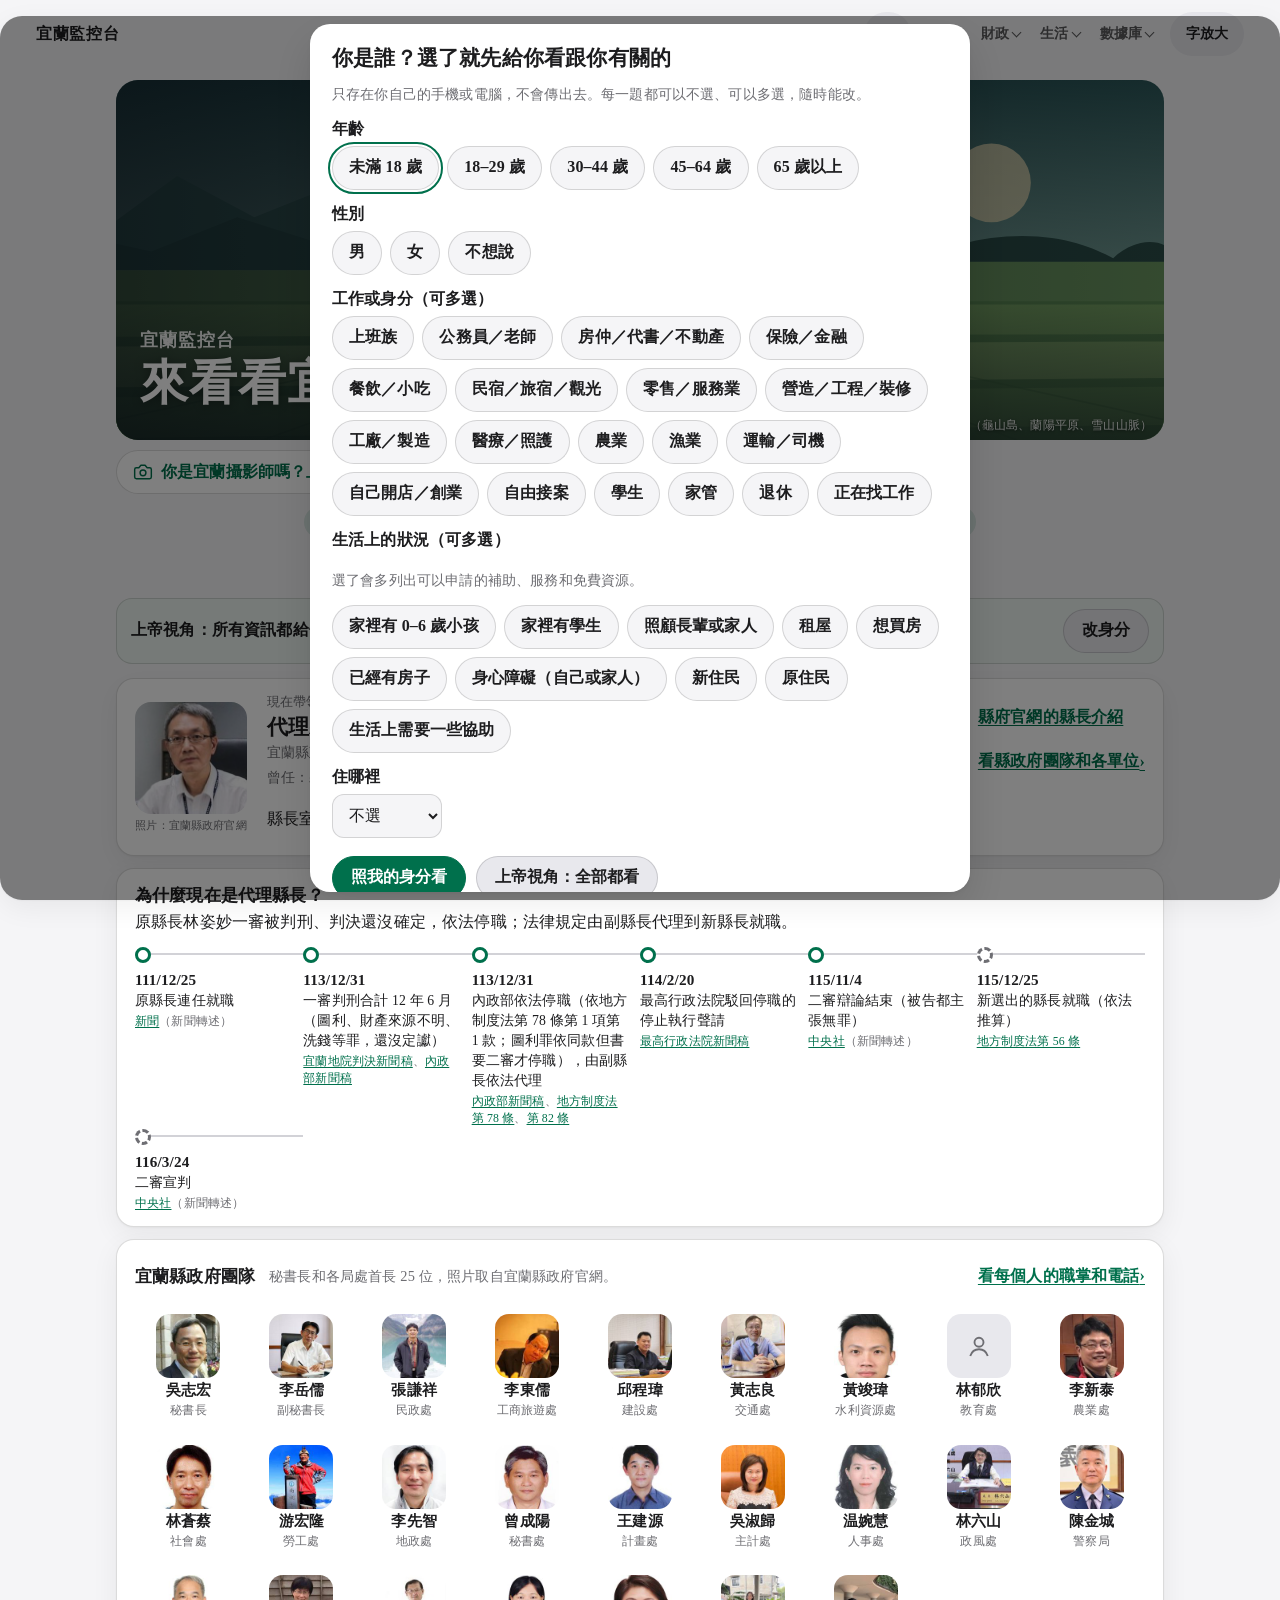
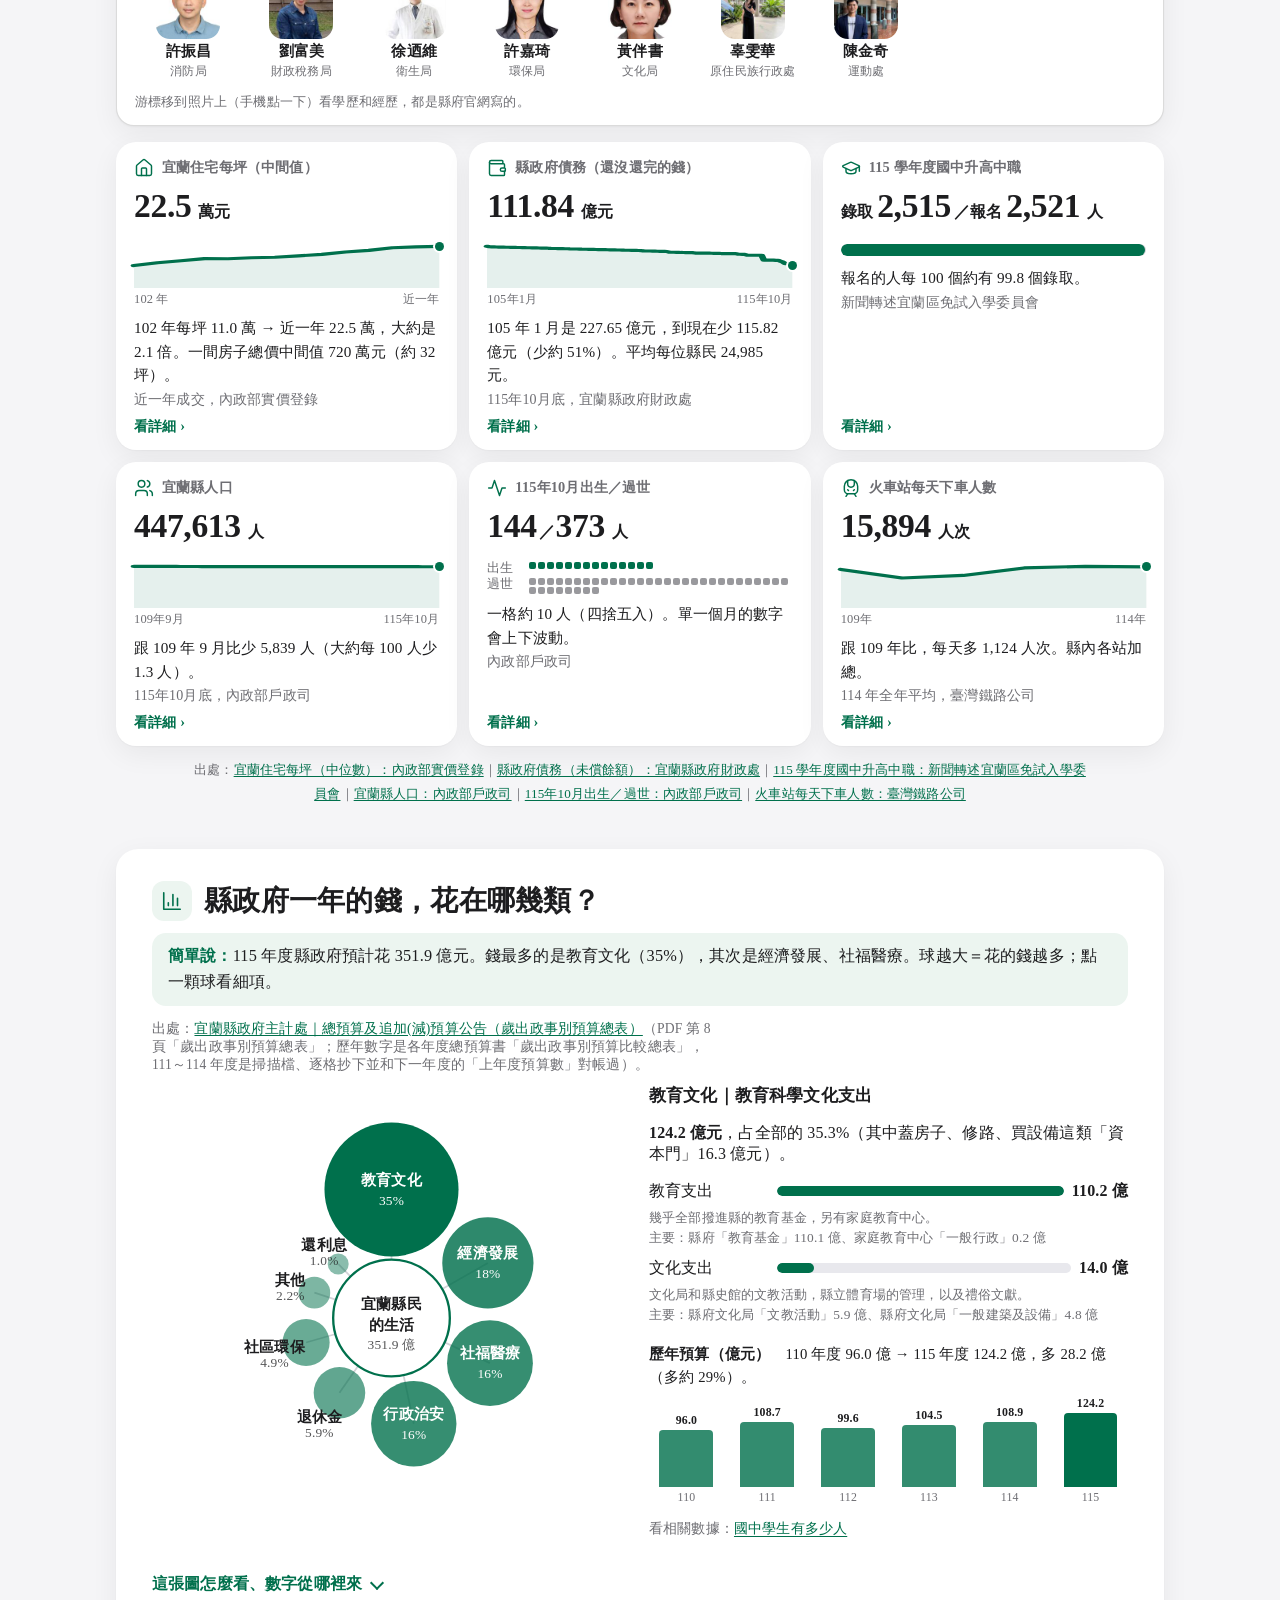
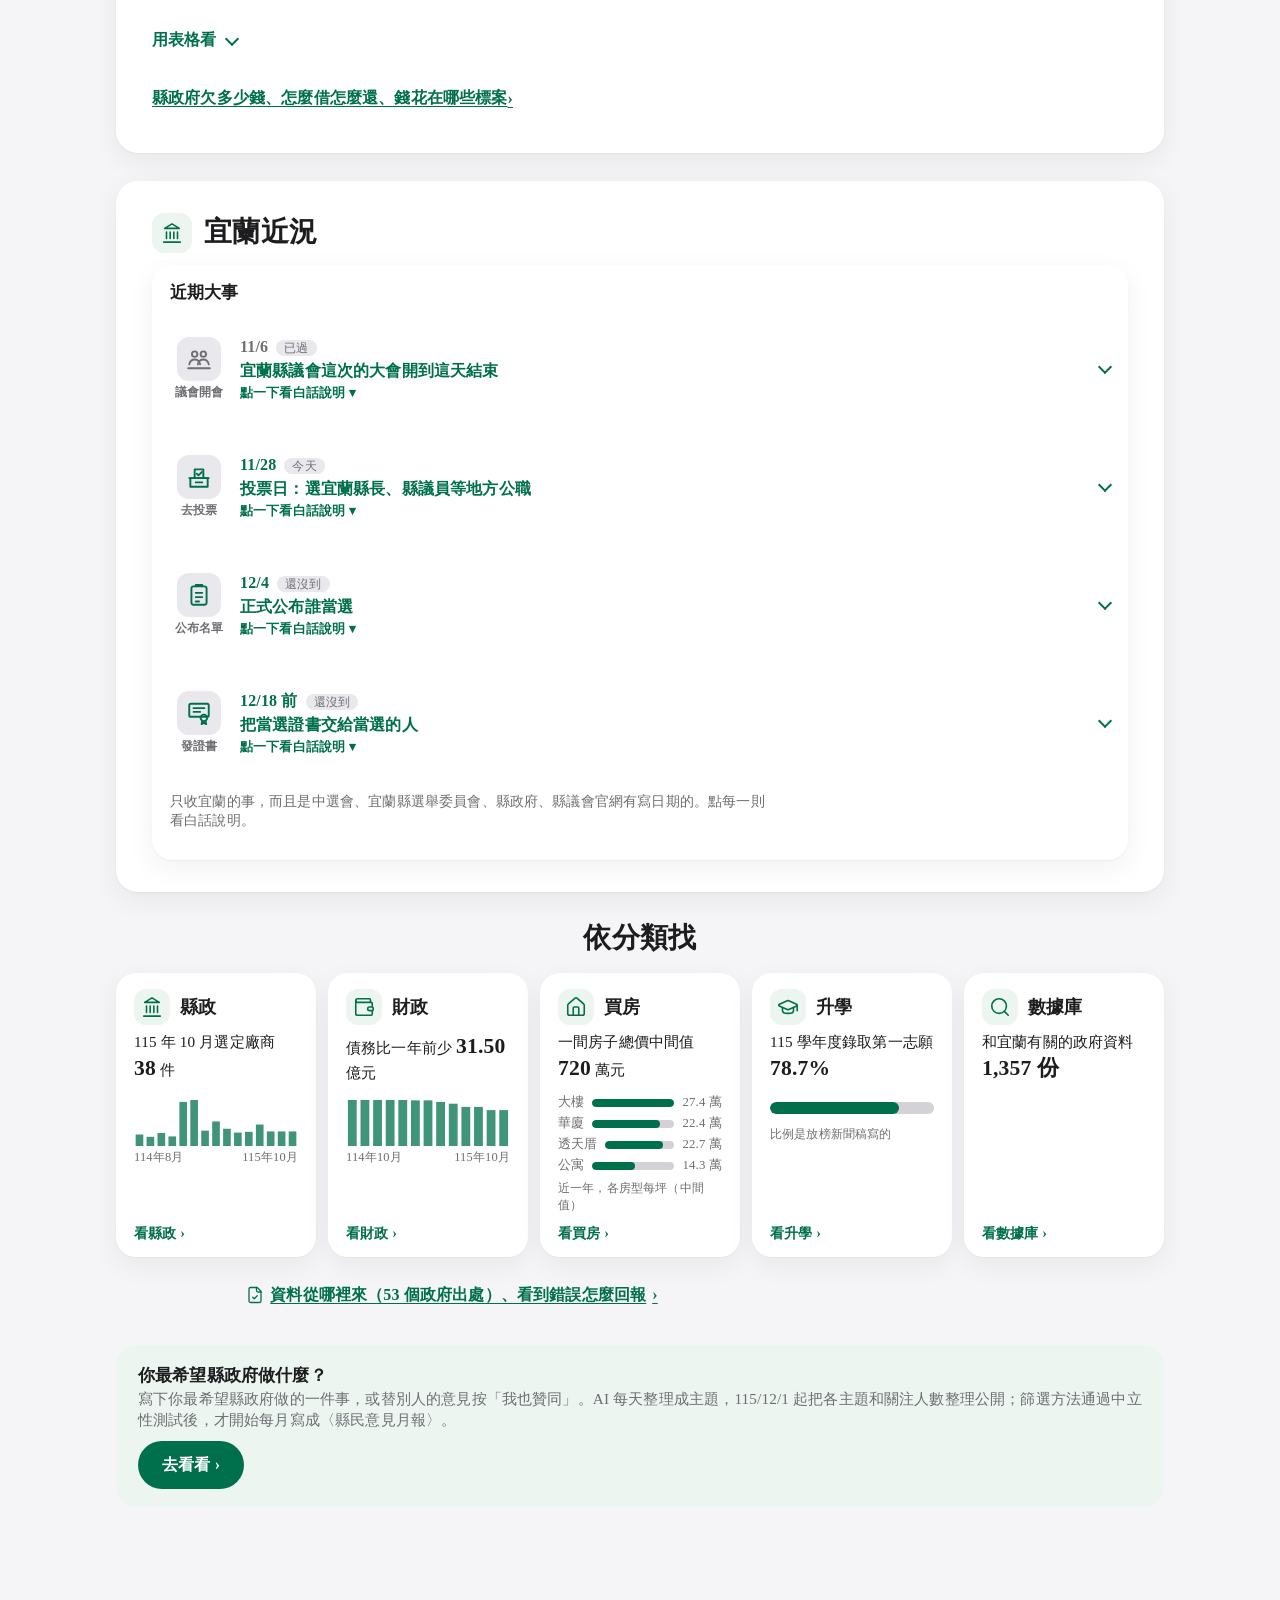
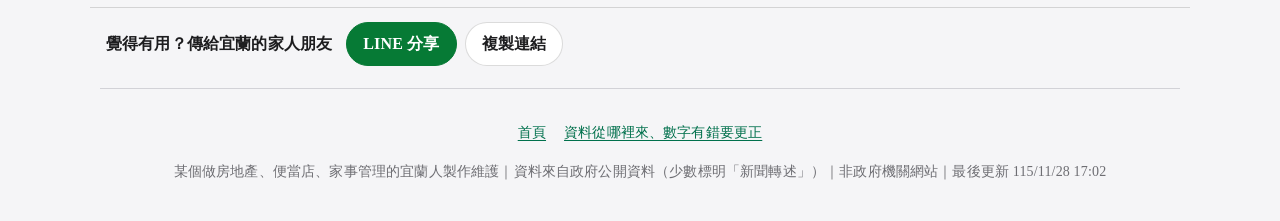
==== commit 8f50e945: "更新 2026-11-28 17:02" ====
--- a/index.html
+++ b/index.html
@@ -5,9 +5,9 @@
 <meta name="description" content="來看看宜蘭的健康狀況：宜蘭縣政府欠多少錢、錢花在哪、辦事要多久、議會通過了什麼，用政府公開資料一頁看懂；每天自動更新，每一個數字都附原始出處（絕大多數是政府資料，少數標明新聞轉述）。非政府機關網站。">
 <meta property="og:type" content="website"><meta property="og:title" content="宜蘭監控台"><meta property="og:description" content="來看看宜蘭的健康狀況：宜蘭縣政府欠多少錢、錢花在哪、辦事要多久、議會通過了什麼，用政府公開資料一頁看懂；每天自動更新，每一個數字都附原始出處（絕大多數是政府資料，少數標明新聞轉述）。非政府機關網站。"><meta property="og:url" content="https://yilan.zengzhisui.com/">
 <meta name="theme-color" media="(prefers-color-scheme: light)" content="#f5f5f7"><meta name="theme-color" media="(prefers-color-scheme: dark)" content="#000000">
-<link rel="stylesheet" href="assets/board.css?v=cacf5a452e"></head><body>
+<link rel="stylesheet" href="assets/board.css?v=28659e9974"></head><body>
 <a class="skip" href="#main">跳到主要內容</a>
-<div class="gnav"><div class="gin"><a class="brand" href="./">宜蘭監控台</a><nav id="nav" aria-label="分類"><a href="./" aria-current=page>首頁</a><a href="house/">買房</a><a href="school/">升學</a><a href="money/">縣府的錢</a><a href="gov/">縣政</a><a href="data/">查資料</a></nav><details class="toc" id="toc"><summary>目錄</summary><nav class="tocp" aria-label="全部分類和區塊"><ul><li class=tg>首頁</li><li><a href="./"><span class=ti><svg viewBox="0 0 24 24" fill="none" stroke="currentColor" stroke-width="1.75" stroke-linecap="round" stroke-linejoin="round" aria-hidden="true" focusable="false"><path d="M22 7l-8.5 8.5-5-5L2 17"/><path d="M16 7h6v6"/></svg></span><span class=tt><b>首頁</b><small>一眼看懂、所有分類</small></span></a></li><li class=tg>買房</li><li><a href="house/#house"><span class=ti><svg viewBox="0 0 24 24" fill="none" stroke="currentColor" stroke-width="1.75" stroke-linecap="round" stroke-linejoin="round" aria-hidden="true" focusable="false"><path d="M15 21v-8a1 1 0 0 0-1-1h-4a1 1 0 0 0-1 1v8"/><path d="M3 10a2 2 0 0 1 .709-1.528l7-5.999a2 2 0 0 1 2.582 0l7 5.999A2 2 0 0 1 21 10v9a2 2 0 0 1-2 2H5a2 2 0 0 1-2-2z"/></svg></span><span class=tt><b>房價</b><small>宜蘭的房子多少錢？</small></span></a></li><li><a href="house/#buy"><span class=ti><svg viewBox="0 0 24 24" fill="none" stroke="currentColor" stroke-width="1.75" stroke-linecap="round" stroke-linejoin="round" aria-hidden="true" focusable="false"><rect width="16" height="20" x="4" y="2" rx="2"/><line x1="8" x2="16" y1="6" y2="6"/><line x1="16" x2="16" y1="14" y2="18"/><path d="M16 10h.01"/><path d="M12 10h.01"/><path d="M8 10h.01"/><path d="M12 14h.01"/><path d="M8 14h.01"/><path d="M12 18h.01"/><path d="M8 18h.01"/></svg></span><span class=tt><b>買房試算</b><small>買房試算：各鄉鎮大概要多少錢？</small></span></a></li><li><a href="house/#howbuy"><span class=ti><svg viewBox="0 0 24 24" fill="none" stroke="currentColor" stroke-width="1.75" stroke-linecap="round" stroke-linejoin="round" aria-hidden="true" focusable="false"><path d="M22 7l-8.5 8.5-5-5L2 17"/><path d="M16 7h6v6"/></svg></span><span class=tt><b>買房步驟</b><small>在宜蘭買房要怎麼做？</small></span></a></li><li class=tg>升學</li><li><a href="school/#school"><span class=ti><svg viewBox="0 0 24 24" fill="none" stroke="currentColor" stroke-width="1.75" stroke-linecap="round" stroke-linejoin="round" aria-hidden="true" focusable="false"><path d="M21.42 10.922a1 1 0 0 0-.019-1.838L12.83 5.18a2 2 0 0 0-1.66 0L2.6 9.08a1 1 0 0 0 0 1.832l8.57 3.908a2 2 0 0 0 1.66 0z"/><path d="M22 10v6"/><path d="M6 12.5V16a6 3 0 0 0 12 0v-3.5"/></svg></span><span class=tt><b>升學</b><small>國中升高中職，要幾分才進得去？</small></span></a></li><li class=tg>縣府的錢</li><li><a href="money/#finance"><span class=ti><svg viewBox="0 0 24 24" fill="none" stroke="currentColor" stroke-width="1.75" stroke-linecap="round" stroke-linejoin="round" aria-hidden="true" focusable="false"><path d="M19 7V4a1 1 0 0 0-1-1H5a2 2 0 0 0 0 4h15a1 1 0 0 1 1 1v4h-3a2 2 0 0 0 0 4h3a1 1 0 0 0 1-1v-2a1 1 0 0 0-1-1"/><path d="M3 5v14a2 2 0 0 0 2 2h15a1 1 0 0 0 1-1v-4"/></svg></span><span class=tt><b>欠多少錢</b><small>縣政府欠了多少錢？</small></span></a></li><li><a href="money/#impact"><span class=ti><svg viewBox="0 0 24 24" fill="none" stroke="currentColor" stroke-width="1.75" stroke-linecap="round" stroke-linejoin="round" aria-hidden="true" focusable="false"><path d="M3 3v18h18"/><path d="M18 17V9M13 17V5M8 17v-3"/></svg></span><span class=tt><b>預算分類</b><small>縣政府一年的錢，花在哪幾類？</small></span></a></li><li><a href="money/#tender"><span class=ti><svg viewBox="0 0 24 24" fill="none" stroke="currentColor" stroke-width="1.75" stroke-linecap="round" stroke-linejoin="round" aria-hidden="true" focusable="false"><path d="M6 22V4a2 2 0 0 1 2-2h8a2 2 0 0 1 2 2v18Z"/><path d="M6 12H4a2 2 0 0 0-2 2v6a2 2 0 0 0 2 2h2"/><path d="M18 9h2a2 2 0 0 1 2 2v9a2 2 0 0 1-2 2h-2"/><path d="M10 6h4M10 10h4M10 14h4M10 18h4"/></svg></span><span class=tt><b>錢花在哪</b><small>縣政府的錢花在哪？</small></span></a></li><li class=tg>縣政</li><li><a href="gov/#team"><span class=ti><svg viewBox="0 0 24 24" fill="none" stroke="currentColor" stroke-width="1.75" stroke-linecap="round" stroke-linejoin="round" aria-hidden="true" focusable="false"><path d="M16 21v-2a4 4 0 0 0-4-4H6a4 4 0 0 0-4 4v2"/><circle cx="9" cy="7" r="4"/><path d="M22 21v-2a4 4 0 0 0-3-3.87M16 3.13a4 4 0 0 1 0 7.75"/></svg></span><span class=tt><b>縣府團隊</b><small>縣政府由誰負責？各單位管什麼？</small></span></a></li><li><a href="gov/#speed"><span class=ti><svg viewBox="0 0 24 24" fill="none" stroke="currentColor" stroke-width="1.75" stroke-linecap="round" stroke-linejoin="round" aria-hidden="true" focusable="false"><path d="M10 2h4M12 14l3-3"/><circle cx="12" cy="14" r="8"/></svg></span><span class=tt><b>辦事天數</b><small>政府辦一件事要多久？</small></span></a></li><li><a href="gov/#policy"><span class=ti><svg viewBox="0 0 24 24" fill="none" stroke="currentColor" stroke-width="1.75" stroke-linecap="round" stroke-linejoin="round" aria-hidden="true" focusable="false"><path d="m3 11 18-5v12L3 14v-3z"/><path d="M11.6 16.8a3 3 0 1 1-5.8-1.6"/></svg></span><span class=tt><b>縣府施政</b><small>縣政府最近在做什麼？</small></span></a></li><li><a href="gov/#council"><span class=ti><svg viewBox="0 0 24 24" fill="none" stroke="currentColor" stroke-width="1.75" stroke-linecap="round" stroke-linejoin="round" aria-hidden="true" focusable="false"><path d="M3 22h18M6 18v-7M10 18v-7M14 18v-7M18 18v-7"/><path d="M12 2 20 7H4z"/></svg></span><span class=tt><b>議會</b><small>縣議會通過了什麼？</small></span></a></li><li><a href="gov/#leader"><span class=ti><svg viewBox="0 0 24 24" fill="none" stroke="currentColor" stroke-width="1.75" stroke-linecap="round" stroke-linejoin="round" aria-hidden="true" focusable="false"><path d="M19 21v-2a4 4 0 0 0-4-4H9a4 4 0 0 0-4 4v2"/><circle cx="12" cy="7" r="4"/></svg></span><span class=tt><b>施政摘錄</b><small>縣府施政報告摘錄：做了什麼、正在做什麼</small></span></a></li><li><a href="gov/#voice"><span class=ti><svg viewBox="0 0 24 24" fill="none" stroke="currentColor" stroke-width="1.75" stroke-linecap="round" stroke-linejoin="round" aria-hidden="true" focusable="false"><path d="M21 15a2 2 0 0 1-2 2H7l-4 4V5a2 2 0 0 1 2-2h14a2 2 0 0 1 2 2z"/><path d="M8 9h8M8 13h5"/></svg></span><span class=tt><b>意見箱</b><small>你最希望縣政府做什麼？</small></span></a></li><li class=tg>查資料</li><li><a href="data/#trends"><span class=ti><svg viewBox="0 0 24 24" fill="none" stroke="currentColor" stroke-width="1.75" stroke-linecap="round" stroke-linejoin="round" aria-hidden="true" focusable="false"><path d="M22 7l-8.5 8.5-5-5L2 17"/><path d="M16 7h6v6"/></svg></span><span class=tt><b>趨勢</b><small>宜蘭這幾年怎麼變？</small></span></a></li><li><a href="data/#pop-change"><span class=ti><svg viewBox="0 0 24 24" fill="none" stroke="currentColor" stroke-width="1.75" stroke-linecap="round" stroke-linejoin="round" aria-hidden="true" focusable="false"><path d="M22 12h-4l-3 9L9 3l-3 9H2"/></svg></span><span class=tt><b>出生死亡</b><small>宜蘭每個月生多少寶寶、走了多少人、多少人搬來搬走？</small></span></a></li><li><a href="data/#numbers"><span class=ti><svg viewBox="0 0 24 24" fill="none" stroke="currentColor" stroke-width="1.75" stroke-linecap="round" stroke-linejoin="round" aria-hidden="true" focusable="false"><path d="M3 3v18h18"/><path d="M18 17V9M13 17V5M8 17v-3"/></svg></span><span class=tt><b>基本數字</b><small>宜蘭的基本數字</small></span></a></li><li><a href="data/#radar"><span class=ti><svg viewBox="0 0 24 24" fill="none" stroke="currentColor" stroke-width="1.75" stroke-linecap="round" stroke-linejoin="round" aria-hidden="true" focusable="false"><circle cx="11" cy="11" r="8"/><path d="m21 21-4.3-4.3"/></svg></span><span class=tt><b>找資料</b><small>還有哪些政府資料可以查？</small></span></a></li><li><a href="data/#words"><span class=ti><svg viewBox="0 0 24 24" fill="none" stroke="currentColor" stroke-width="1.75" stroke-linecap="round" stroke-linejoin="round" aria-hidden="true" focusable="false"><path d="M2 3h6a4 4 0 0 1 4 4v14a3 3 0 0 0-3-3H2z"/><path d="M22 3h-6a4 4 0 0 0-4 4v14a3 3 0 0 1 3-3h7z"/></svg></span><span class=tt><b>名詞解釋</b><small>看不懂的詞，看這裡</small></span></a></li><li><a href="data/#about"><span class=ti><svg viewBox="0 0 24 24" fill="none" stroke="currentColor" stroke-width="1.75" stroke-linecap="round" stroke-linejoin="round" aria-hidden="true" focusable="false"><path d="M15 2H6a2 2 0 0 0-2 2v16a2 2 0 0 0 2 2h12a2 2 0 0 0 2-2V7Z"/><path d="M14 2v4a2 2 0 0 0 2 2h4"/><path d="m9 15 2 2 4-4"/></svg></span><span class=tt><b>資料從哪裡來</b><small>資料從哪裡來？有錯怎麼辦？</small></span></a></li></ul></nav></details><span class="btap"><button type="button" id="bigbtn" aria-pressed="false">字放大</button></span></div></div>
+<div class="gnav"><div class="gin"><a class="brand" href="./">宜蘭監控台</a><nav id="nav" aria-label="分類"><a href="./" aria-current=page>首頁</a><details class="dd"><summary>縣政</summary><div class=ddp><a class=dda href="gov/">整頁：縣政與議會 ›</a><a href="gov/#team">縣府團隊</a><a href="gov/#speed">辦事天數</a><a href="gov/#policy">縣府施政</a><a href="gov/#council">議會</a><a href="gov/#leader">施政摘錄</a><a href="gov/#voice">意見箱</a></div></details><details class="dd"><summary>財政</summary><div class=ddp><a class=dda href="money/">整頁：縣政府的錢 ›</a><a href="money/#finance">欠多少錢</a><a href="money/#impact">預算分類</a><a href="money/#tender">錢花在哪</a></div></details><details class="dd"><summary>生活</summary><div class=ddp><p class=ddg>買房</p><a class=dda href="house/">整頁：買房 ›</a><a href="house/#house">房價</a><a href="house/#buy">買房試算</a><a href="house/#howbuy">買房步驟</a><p class=ddg>升學</p><a class=dda href="school/">整頁：升學 ›</a></div></details><details class="dd"><summary>數據庫</summary><div class=ddp><a class=dda href="data/">整頁：宜蘭數據庫 ›</a><a href="data/#trends">趨勢</a><a href="data/#pop-change">出生死亡</a><a href="data/#numbers">基本數字</a><a href="data/#fun">神奇數據</a><a href="data/#radar">找資料</a><a href="data/#about">資料從哪裡來</a><p class=ddg>宜蘭數字大全</p><a href="data/numbers/#c-people">人口與家庭</a><a href="data/numbers/#c-school">學生與學校</a><a href="data/numbers/#c-shops">店家與行業</a><a href="data/numbers/#c-travel">觀光與住宿</a><a href="data/numbers/#c-train">火車站進出</a><a href="data/numbers/#c-life">吃飯與生活習慣</a></div></details></nav><details class="toc" id="toc"><summary>目錄</summary><nav class="tocp" aria-label="全部分類和區塊"><ul><li class=tg>首頁</li><li><a href="./"><span class=ti><svg viewBox="0 0 24 24" fill="none" stroke="currentColor" stroke-width="1.75" stroke-linecap="round" stroke-linejoin="round" aria-hidden="true" focusable="false"><path d="M22 7l-8.5 8.5-5-5L2 17"/><path d="M16 7h6v6"/></svg></span><span class=tt><b>首頁</b><small>一眼看懂、所有分類</small></span></a></li><li class=tg>縣政</li><li><a href="gov/#team"><span class=ti><svg viewBox="0 0 24 24" fill="none" stroke="currentColor" stroke-width="1.75" stroke-linecap="round" stroke-linejoin="round" aria-hidden="true" focusable="false"><path d="M16 21v-2a4 4 0 0 0-4-4H6a4 4 0 0 0-4 4v2"/><circle cx="9" cy="7" r="4"/><path d="M22 21v-2a4 4 0 0 0-3-3.87M16 3.13a4 4 0 0 1 0 7.75"/></svg></span><span class=tt><b>縣府團隊</b><small>縣政府由誰負責？各單位管什麼？</small></span></a></li><li><a href="gov/#speed"><span class=ti><svg viewBox="0 0 24 24" fill="none" stroke="currentColor" stroke-width="1.75" stroke-linecap="round" stroke-linejoin="round" aria-hidden="true" focusable="false"><path d="M10 2h4M12 14l3-3"/><circle cx="12" cy="14" r="8"/></svg></span><span class=tt><b>辦事天數</b><small>政府辦一件事要多久？</small></span></a></li><li><a href="gov/#policy"><span class=ti><svg viewBox="0 0 24 24" fill="none" stroke="currentColor" stroke-width="1.75" stroke-linecap="round" stroke-linejoin="round" aria-hidden="true" focusable="false"><path d="m3 11 18-5v12L3 14v-3z"/><path d="M11.6 16.8a3 3 0 1 1-5.8-1.6"/></svg></span><span class=tt><b>縣府施政</b><small>縣政府最近在做什麼？</small></span></a></li><li><a href="gov/#council"><span class=ti><svg viewBox="0 0 24 24" fill="none" stroke="currentColor" stroke-width="1.75" stroke-linecap="round" stroke-linejoin="round" aria-hidden="true" focusable="false"><path d="M3 22h18M6 18v-7M10 18v-7M14 18v-7M18 18v-7"/><path d="M12 2 20 7H4z"/></svg></span><span class=tt><b>議會</b><small>縣議會通過了什麼？</small></span></a></li><li><a href="gov/#leader"><span class=ti><svg viewBox="0 0 24 24" fill="none" stroke="currentColor" stroke-width="1.75" stroke-linecap="round" stroke-linejoin="round" aria-hidden="true" focusable="false"><path d="M19 21v-2a4 4 0 0 0-4-4H9a4 4 0 0 0-4 4v2"/><circle cx="12" cy="7" r="4"/></svg></span><span class=tt><b>施政摘錄</b><small>縣府施政報告摘錄：做了什麼、正在做什麼</small></span></a></li><li><a href="gov/#voice"><span class=ti><svg viewBox="0 0 24 24" fill="none" stroke="currentColor" stroke-width="1.75" stroke-linecap="round" stroke-linejoin="round" aria-hidden="true" focusable="false"><path d="M21 15a2 2 0 0 1-2 2H7l-4 4V5a2 2 0 0 1 2-2h14a2 2 0 0 1 2 2z"/><path d="M8 9h8M8 13h5"/></svg></span><span class=tt><b>意見箱</b><small>你最希望縣政府做什麼？</small></span></a></li><li class=tg>財政</li><li><a href="money/#finance"><span class=ti><svg viewBox="0 0 24 24" fill="none" stroke="currentColor" stroke-width="1.75" stroke-linecap="round" stroke-linejoin="round" aria-hidden="true" focusable="false"><path d="M19 7V4a1 1 0 0 0-1-1H5a2 2 0 0 0 0 4h15a1 1 0 0 1 1 1v4h-3a2 2 0 0 0 0 4h3a1 1 0 0 0 1-1v-2a1 1 0 0 0-1-1"/><path d="M3 5v14a2 2 0 0 0 2 2h15a1 1 0 0 0 1-1v-4"/></svg></span><span class=tt><b>欠多少錢</b><small>縣政府欠了多少錢？</small></span></a></li><li><a href="money/#impact"><span class=ti><svg viewBox="0 0 24 24" fill="none" stroke="currentColor" stroke-width="1.75" stroke-linecap="round" stroke-linejoin="round" aria-hidden="true" focusable="false"><path d="M3 3v18h18"/><path d="M18 17V9M13 17V5M8 17v-3"/></svg></span><span class=tt><b>預算分類</b><small>縣政府一年的錢，花在哪幾類？</small></span></a></li><li><a href="money/#tender"><span class=ti><svg viewBox="0 0 24 24" fill="none" stroke="currentColor" stroke-width="1.75" stroke-linecap="round" stroke-linejoin="round" aria-hidden="true" focusable="false"><path d="M6 22V4a2 2 0 0 1 2-2h8a2 2 0 0 1 2 2v18Z"/><path d="M6 12H4a2 2 0 0 0-2 2v6a2 2 0 0 0 2 2h2"/><path d="M18 9h2a2 2 0 0 1 2 2v9a2 2 0 0 1-2 2h-2"/><path d="M10 6h4M10 10h4M10 14h4M10 18h4"/></svg></span><span class=tt><b>錢花在哪</b><small>縣政府的錢花在哪？</small></span></a></li><li class=tg>生活｜買房</li><li><a href="house/#house"><span class=ti><svg viewBox="0 0 24 24" fill="none" stroke="currentColor" stroke-width="1.75" stroke-linecap="round" stroke-linejoin="round" aria-hidden="true" focusable="false"><path d="M15 21v-8a1 1 0 0 0-1-1h-4a1 1 0 0 0-1 1v8"/><path d="M3 10a2 2 0 0 1 .709-1.528l7-5.999a2 2 0 0 1 2.582 0l7 5.999A2 2 0 0 1 21 10v9a2 2 0 0 1-2 2H5a2 2 0 0 1-2-2z"/></svg></span><span class=tt><b>房價</b><small>宜蘭的房子多少錢？</small></span></a></li><li><a href="house/#buy"><span class=ti><svg viewBox="0 0 24 24" fill="none" stroke="currentColor" stroke-width="1.75" stroke-linecap="round" stroke-linejoin="round" aria-hidden="true" focusable="false"><rect width="16" height="20" x="4" y="2" rx="2"/><line x1="8" x2="16" y1="6" y2="6"/><line x1="16" x2="16" y1="14" y2="18"/><path d="M16 10h.01"/><path d="M12 10h.01"/><path d="M8 10h.01"/><path d="M12 14h.01"/><path d="M8 14h.01"/><path d="M12 18h.01"/><path d="M8 18h.01"/></svg></span><span class=tt><b>買房試算</b><small>買房試算：各鄉鎮大概要多少錢？</small></span></a></li><li><a href="house/#howbuy"><span class=ti><svg viewBox="0 0 24 24" fill="none" stroke="currentColor" stroke-width="1.75" stroke-linecap="round" stroke-linejoin="round" aria-hidden="true" focusable="false"><path d="M22 7l-8.5 8.5-5-5L2 17"/><path d="M16 7h6v6"/></svg></span><span class=tt><b>買房步驟</b><small>在宜蘭買房要怎麼做？</small></span></a></li><li class=tg>生活｜升學</li><li><a href="school/#school"><span class=ti><svg viewBox="0 0 24 24" fill="none" stroke="currentColor" stroke-width="1.75" stroke-linecap="round" stroke-linejoin="round" aria-hidden="true" focusable="false"><path d="M21.42 10.922a1 1 0 0 0-.019-1.838L12.83 5.18a2 2 0 0 0-1.66 0L2.6 9.08a1 1 0 0 0 0 1.832l8.57 3.908a2 2 0 0 0 1.66 0z"/><path d="M22 10v6"/><path d="M6 12.5V16a6 3 0 0 0 12 0v-3.5"/></svg></span><span class=tt><b>升學</b><small>國中升高中職，要幾分才進得去？</small></span></a></li><li class=tg>數據庫</li><li><a href="data/#trends"><span class=ti><svg viewBox="0 0 24 24" fill="none" stroke="currentColor" stroke-width="1.75" stroke-linecap="round" stroke-linejoin="round" aria-hidden="true" focusable="false"><path d="M22 7l-8.5 8.5-5-5L2 17"/><path d="M16 7h6v6"/></svg></span><span class=tt><b>趨勢</b><small>宜蘭這幾年怎麼變？</small></span></a></li><li><a href="data/#pop-change"><span class=ti><svg viewBox="0 0 24 24" fill="none" stroke="currentColor" stroke-width="1.75" stroke-linecap="round" stroke-linejoin="round" aria-hidden="true" focusable="false"><path d="M22 12h-4l-3 9L9 3l-3 9H2"/></svg></span><span class=tt><b>出生死亡</b><small>宜蘭每個月生多少寶寶、走了多少人、多少人搬來搬走？</small></span></a></li><li><a href="data/#numbers"><span class=ti><svg viewBox="0 0 24 24" fill="none" stroke="currentColor" stroke-width="1.75" stroke-linecap="round" stroke-linejoin="round" aria-hidden="true" focusable="false"><path d="M3 3v18h18"/><path d="M18 17V9M13 17V5M8 17v-3"/></svg></span><span class=tt><b>基本數字</b><small>宜蘭的基本數字</small></span></a></li><li><a href="data/#fun"><span class=ti><svg viewBox="0 0 24 24" fill="none" stroke="currentColor" stroke-width="1.75" stroke-linecap="round" stroke-linejoin="round" aria-hidden="true" focusable="false"><path d="M9.94 14.06 4 20M12 3l1.9 5.1L19 10l-5.1 1.9L12 17l-1.9-5.1L5 10l5.1-1.9z"/><path d="M19 3v4M17 5h4"/></svg></span><span class=tt><b>神奇數據</b><small>神奇的宜蘭數據</small></span></a></li><li><a href="data/#radar"><span class=ti><svg viewBox="0 0 24 24" fill="none" stroke="currentColor" stroke-width="1.75" stroke-linecap="round" stroke-linejoin="round" aria-hidden="true" focusable="false"><circle cx="11" cy="11" r="8"/><path d="m21 21-4.3-4.3"/></svg></span><span class=tt><b>找資料</b><small>還有哪些政府資料可以查？</small></span></a></li><li><a href="data/#about"><span class=ti><svg viewBox="0 0 24 24" fill="none" stroke="currentColor" stroke-width="1.75" stroke-linecap="round" stroke-linejoin="round" aria-hidden="true" focusable="false"><path d="M15 2H6a2 2 0 0 0-2 2v16a2 2 0 0 0 2 2h12a2 2 0 0 0 2-2V7Z"/><path d="M14 2v4a2 2 0 0 0 2 2h4"/><path d="m9 15 2 2 4-4"/></svg></span><span class=tt><b>資料從哪裡來</b><small>資料從哪裡來？有錯怎麼辦？</small></span></a></li><li><a href="data/numbers/#c-people"><span class=ti><svg viewBox="0 0 24 24" fill="none" stroke="currentColor" stroke-width="1.75" stroke-linecap="round" stroke-linejoin="round" aria-hidden="true" focusable="false"><path d="M3 3v18h18"/><path d="M18 17V9M13 17V5M8 17v-3"/></svg></span><span class=tt><b>人口與家庭</b><small>宜蘭數字大全裡的這一類</small></span></a></li><li><a href="data/numbers/#c-school"><span class=ti><svg viewBox="0 0 24 24" fill="none" stroke="currentColor" stroke-width="1.75" stroke-linecap="round" stroke-linejoin="round" aria-hidden="true" focusable="false"><path d="M3 3v18h18"/><path d="M18 17V9M13 17V5M8 17v-3"/></svg></span><span class=tt><b>學生與學校</b><small>宜蘭數字大全裡的這一類</small></span></a></li><li><a href="data/numbers/#c-shops"><span class=ti><svg viewBox="0 0 24 24" fill="none" stroke="currentColor" stroke-width="1.75" stroke-linecap="round" stroke-linejoin="round" aria-hidden="true" focusable="false"><path d="M3 3v18h18"/><path d="M18 17V9M13 17V5M8 17v-3"/></svg></span><span class=tt><b>店家與行業</b><small>宜蘭數字大全裡的這一類</small></span></a></li><li><a href="data/numbers/#c-travel"><span class=ti><svg viewBox="0 0 24 24" fill="none" stroke="currentColor" stroke-width="1.75" stroke-linecap="round" stroke-linejoin="round" aria-hidden="true" focusable="false"><path d="M3 3v18h18"/><path d="M18 17V9M13 17V5M8 17v-3"/></svg></span><span class=tt><b>觀光與住宿</b><small>宜蘭數字大全裡的這一類</small></span></a></li><li><a href="data/numbers/#c-train"><span class=ti><svg viewBox="0 0 24 24" fill="none" stroke="currentColor" stroke-width="1.75" stroke-linecap="round" stroke-linejoin="round" aria-hidden="true" focusable="false"><path d="M3 3v18h18"/><path d="M18 17V9M13 17V5M8 17v-3"/></svg></span><span class=tt><b>火車站進出</b><small>宜蘭數字大全裡的這一類</small></span></a></li><li><a href="data/numbers/#c-life"><span class=ti><svg viewBox="0 0 24 24" fill="none" stroke="currentColor" stroke-width="1.75" stroke-linecap="round" stroke-linejoin="round" aria-hidden="true" focusable="false"><path d="M3 3v18h18"/><path d="M18 17V9M13 17V5M8 17v-3"/></svg></span><span class=tt><b>吃飯與生活習慣</b><small>宜蘭數字大全裡的這一類</small></span></a></li></ul></nav></details><span class="btap"><button type="button" id="bigbtn" aria-pressed="false">字放大</button></span></div></div>
 <div class="wrap">
 <header class="hero hbn" id="top">
 <div class=hban><svg class=hart viewBox="0 0 1600 420" preserveAspectRatio="xMidYMid slice" aria-hidden="true">
@@ -28,14 +28,14 @@
 <g fill="#e9e4d4" opacity=.9><rect x=930 y=238 width=26 height=16 rx=2 /><rect x=966 y=232 width=18 height=22 rx=2 /><rect x=1010 y=240 width=30 height=14 rx=2 /><rect x=540 y=242 width=22 height=13 rx=2 /><rect x=572 y=236 width=16 height=19 rx=2 /></g>
 </svg><div class=hbt><p class="eyebrow">宜蘭監控台</p><h1>來看看宜蘭的<wbr>健康狀況</h1></div><p class=hbc>插畫：宜蘭監控台自繪（龜山島、蘭陽平原、雪山山脈）</p></div><details class=hup id=upl><summary><svg viewBox="0 0 24 24" fill="none" stroke="currentColor" stroke-width="1.75" stroke-linecap="round" stroke-linejoin="round" aria-hidden="true" focusable="false"><path d="M14.5 4h-5L7 7H4a2 2 0 0 0-2 2v9a2 2 0 0 0 2 2h16a2 2 0 0 0 2-2V9a2 2 0 0 0-2-2h-3l-2.5-3z"/><circle cx="12" cy="13" r="3.5"/></svg>你是宜蘭攝影師嗎？上傳你的宜蘭照</summary><div class=hupb><p><b>審核通過的照片會輪流放在上面的大圖，並標上你的署名。</b></p><form class=upf novalidate><label class=upic><input type=file name=f accept="image/jpeg,image/png,image/webp"><span>選一張照片</span></label><img class=upv alt="你選的照片預覽" hidden><label>在哪裡拍的<select name=town><option value="">選鄉鎮市</option><option>宜蘭市</option><option>羅東鎮</option><option>蘇澳鎮</option><option>頭城鎮</option><option>礁溪鄉</option><option>壯圍鄉</option><option>員山鄉</option><option>冬山鄉</option><option>五結鄉</option><option>三星鄉</option><option>大同鄉</option><option>南澳鄉</option></select></label><label>署名（可不填）<input name=nm maxlength=20 placeholder="宜蘭鄉親" autocomplete=off></label><label>一句話說明（可不填）<input name=cap maxlength=30 placeholder="例：冬山河的早晨" autocomplete=off></label><label class=upck><input type=checkbox name=ok>這是我自己拍的；同意本站免費展示並標上署名，之後可以用查詢碼撤回。</label><input name=hp tabindex=-1 autocomplete=off class=vh aria-hidden=true><button type=submit class=upgo>送出照片</button><p class=upm role=status></p></form><ul class=sub><li>只收宜蘭的風景、街景、生活照；畫面不要有看得出是誰的人臉、車牌、門牌。</li><li>每張先審核才上架；照片會重新壓縮並拿掉拍攝位置等資料，不用留電話。</li><li>未滿 18 歲請先得到家長同意，也可以請家長幫你上傳；看得出是誰的兒童、青少年不會上架。</li><li>誰收：宜蘭監控台（個人製作維護，不是政府機關）。用途：審核後放在首頁大圖並標署名。保存：上架期間保留；沒通過的 30 天、撤回的 7 天後移出系統。</li></ul><details class=upq><summary>查進度、撤回照片</summary><form class=uqf><label>查詢碼<input name=code maxlength=8 autocomplete=off></label><button type=submit value=status>查進度</button><button type=submit value=withdraw>撤回</button><p class=uqm role=status></p></form></details></div></details>
 <p class="tag">房價、升學、縣政府的錢、縣政、所有政府公開資料，點卡片看詳細和出處。</p>
-<div class="badges"><span class="badge">非政府機關網站</span><span class="badge">最後更新 115/11/28 16:05</span><span class="badge">每天自動更新</span></div>
+<div class="badges"><span class="badge">非政府機關網站</span><span class="badge">最後更新 115/11/28 17:02</span><span class="badge">每天自動更新</span></div>
 </header>
 <main id="main">
 <div class=idbar hidden><span class=idt></span><span class=idbtn><button type=button class=idch>改身分</button><button type=button class=idgo2>上帝視角</button></span><span class=idpick></span></div>
 <section class=minep hidden data-src="assets/mine.json" aria-labelledby=mineh><h2 id=mineh>宜蘭這些事可能跟你有關</h2>
 <p class=sub>依你選的身分，從縣府官方文件（最近 60 天的新聞稿、公報、標案、議會）和政府公開的資源整理，點標題看原文。電腦依關鍵字配對，可能不完整；資源以各機關公告為準。本站免費使用、不用註冊。</p><div class=minel></div></section>
 <section class="hd1 hdg" aria-label="現在帶領宜蘭縣政府的人"><figure class=hdf><img src="assets/team/1_head.jpg" alt="代理縣長 林茂盛 的照片（宜蘭縣政府官網）" width=112 height=112 decoding=async><figcaption>照片：宜蘭縣政府官網</figcaption></figure><span class=hdt><small>現在帶領宜蘭縣政府的人</small><b>代理縣長　林茂盛</b><span class=sub>宜蘭縣政府代理縣長（113年12月31日迄今）。選出的新任縣長就職後，這裡會更新。</span><span class=hdx>曾任：縣府副縣長、縣府秘書長、新北市政府工務局副局長（<a href="https://www.e-land.gov.tw/cp.aspx?n=2700" target="_blank" rel="noopener">官網介紹<span class=vh>（另開新視窗）</span></a>）</span></span><span class=hdc2><span>縣長室電話 <a href="tel:+88639251000,2000">(03) 925-1000 轉 2000</a></span><span><a href="https://www.e-land.gov.tw/cp.aspx?n=2743" target="_blank" rel="noopener">寫信給縣政府（民意信箱）<span class=vh>（另開新視窗）</span></a></span><span><a href="https://www.e-land.gov.tw/cp.aspx?n=2704" target="_blank" rel="noopener">各局處首長和電話<span class=vh>（另開新視窗）</span></a></span></span><span class=hdm><a href="https://www.e-land.gov.tw/cp.aspx?n=2700" target="_blank" rel="noopener">縣府官網的縣長介紹<span class=vh>（另開新視窗）</span></a><a href="gov/#team">看縣政府團隊和各單位 <span aria-hidden=true>›</span></a></span></section><section class=why aria-label="為什麼現在是代理縣長"><h3>為什麼現在是代理縣長？</h3><p>原縣長林姿妙一審被判刑、判決還沒確定，依法停職；法律規定由副縣長代理到新縣長就職。</p><ol class=wtl><li class=""><b>111/12/25</b>原縣長連任就職<span class=sub><a href="https://www.nownews.com/news/6010411" target="_blank" rel="noopener">新聞<span class=vh>（另開新視窗）</span></a>（新聞轉述）</span></li><li class=""><b>113/12/31</b>一審判刑合計 12 年 6 月（圖利、財產來源不明、洗錢等罪，還沒定讞）<span class=sub><a href="https://www.judicial.gov.tw/tw/cp-1888-1229132-35b47-1.html" target="_blank" rel="noopener">宜蘭地院判決新聞稿<span class=vh>（另開新視窗）</span></a>、<a href="https://www.moi.gov.tw/News_Content.aspx?n=4&amp;s=324430" target="_blank" rel="noopener">內政部新聞稿<span class=vh>（另開新視窗）</span></a></span></li><li class=""><b>113/12/31</b>內政部依法停職（依地方制度法第 78 條第 1 項第 1 款；圖利罪依同款但書要二審才停職），由副縣長依法代理<span class=sub><a href="https://www.moi.gov.tw/News_Content.aspx?n=4&amp;s=324430" target="_blank" rel="noopener">內政部新聞稿<span class=vh>（另開新視窗）</span></a>、<a href="https://law.moj.gov.tw/LawClass/LawSingle.aspx?pcode=A0040003&amp;flno=78" target="_blank" rel="noopener">地方制度法第 78 條<span class=vh>（另開新視窗）</span></a>、<a href="https://law.moj.gov.tw/LawClass/LawSingle.aspx?pcode=A0040003&amp;flno=82" target="_blank" rel="noopener">第 82 條<span class=vh>（另開新視窗）</span></a></span></li><li class=""><b>114/2/20</b>最高行政法院駁回停職的停止執行聲請<span class=sub><a href="https://www.judicial.gov.tw/tw/cp-1888-1257606-994c8-1.html" target="_blank" rel="noopener">最高行政法院新聞稿<span class=vh>（另開新視窗）</span></a></span></li><li class=""><b>115/11/4</b>二審辯論結束（被告都主張無罪）<span class=sub><a href="https://www.cna.com.tw/news/asoc/202611040277.aspx" target="_blank" rel="noopener">中央社<span class=vh>（另開新視窗）</span></a>（新聞轉述）</span></li><li class="fut"><b>115/12/25</b>新選出的縣長就職（依法推算）<span class=sub><a href="https://law.moj.gov.tw/LawClass/LawSingle.aspx?pcode=A0040003&amp;flno=56" target="_blank" rel="noopener">地方制度法第 56 條<span class=vh>（另開新視窗）</span></a></span></li><li class="fut"><b>116/3/24</b>二審宣判<span class=sub><a href="https://www.cna.com.tw/news/asoc/202611040277.aspx" target="_blank" rel="noopener">中央社<span class=vh>（另開新視窗）</span></a>（新聞轉述）</span></li></ol></section><section class=tms aria-label="宜蘭縣政府團隊"><div class=tmh><b>宜蘭縣政府團隊</b><span class=sub>秘書長和各局處首長 25 位，照片取自宜蘭縣政府官網。<span class=tmx>左右滑看全部。</span></span><a href="gov/#team">看每個人的職掌和電話 <span aria-hidden=true>›</span></a></div><ul class=tml><li data-p="2"><a href="gov/#team"><img src="assets/team/2.jpg" alt="" width=64 height=64 loading=lazy decoding=async><b>吳志宏</b><small>秘書長</small></a></li><li data-p="3"><a href="gov/#team"><img src="assets/team/3.jpg" alt="" width=64 height=64 loading=lazy decoding=async><b>李岳儒</b><small>副秘書長</small></a></li><li data-p="4"><a href="gov/#team"><img src="assets/team/4.jpg" alt="" width=64 height=64 loading=lazy decoding=async><b>張謙祥</b><small>民政處</small></a></li><li data-p="5"><a href="gov/#team"><img src="assets/team/5.jpg" alt="" width=64 height=64 loading=lazy decoding=async><b>李東儒</b><small>工商旅遊處</small></a></li><li data-p="6"><a href="gov/#team"><img src="assets/team/6.jpg" alt="" width=64 height=64 loading=lazy decoding=async><b>邱程瑋</b><small>建設處</small></a></li><li data-p="7"><a href="gov/#team"><img src="assets/team/7.jpg" alt="" width=64 height=64 loading=lazy decoding=async><b>黃志良</b><small>交通處</small></a></li><li data-p="8"><a href="gov/#team"><img src="assets/team/8.jpg" alt="" width=64 height=64 loading=lazy decoding=async><b>黃竣瑋</b><small>水利資源處</small></a></li><li data-p="9"><a href="gov/#team"><span class=tsb aria-hidden=true><svg viewBox="0 0 24 24" fill="none" stroke="currentColor" stroke-width="1.5" aria-hidden="true"><circle cx="12" cy="9" r="3.6"/><path d="M5 20c1.2-3.6 3.9-5.4 7-5.4s5.8 1.8 7 5.4"/></svg></span><b>林郁欣</b><small>教育處</small></a></li><li data-p="10"><a href="gov/#team"><img src="assets/team/10.jpg" alt="" width=64 height=64 loading=lazy decoding=async><b>李新泰</b><small>農業處</small></a></li><li data-p="11"><a href="gov/#team"><img src="assets/team/11.jpg" alt="" width=64 height=64 loading=lazy decoding=async><b>林蒼蔡</b><small>社會處</small></a></li><li data-p="12"><a href="gov/#team"><img src="assets/team/12.jpg" alt="" width=64 height=64 loading=lazy decoding=async><b>游宏隆</b><small>勞工處</small></a></li><li data-p="13"><a href="gov/#team"><img src="assets/team/13.jpg" alt="" width=64 height=64 loading=lazy decoding=async><b>李先智</b><small>地政處</small></a></li><li data-p="14"><a href="gov/#team"><img src="assets/team/14.jpg" alt="" width=64 height=64 loading=lazy decoding=async><b>曾成陽</b><small>秘書處</small></a></li><li data-p="15"><a href="gov/#team"><img src="assets/team/15.jpg" alt="" width=64 height=64 loading=lazy decoding=async><b>王建源</b><small>計畫處</small></a></li><li data-p="16"><a href="gov/#team"><img src="assets/team/16.jpg" alt="" width=64 height=64 loading=lazy decoding=async><b>吳淑歸</b><small>主計處</small></a></li><li data-p="17"><a href="gov/#team"><img src="assets/team/17.jpg" alt="" width=64 height=64 loading=lazy decoding=async><b>温婉慧</b><small>人事處</small></a></li><li data-p="18"><a href="gov/#team"><img src="assets/team/18.jpg" alt="" width=64 height=64 loading=lazy decoding=async><b>林六山</b><small>政風處</small></a></li><li data-p="19"><a href="gov/#team"><img src="assets/team/19.jpg" alt="" width=64 height=64 loading=lazy decoding=async><b>陳金城</b><small>警察局</small></a></li><li data-p="20"><a href="gov/#team"><img src="assets/team/20.jpg" alt="" width=64 height=64 loading=lazy decoding=async><b>許振昌</b><small>消防局</small></a></li><li data-p="21"><a href="gov/#team"><img src="assets/team/21.jpg" alt="" width=64 height=64 loading=lazy decoding=async><b>劉富美</b><small>財政稅務局</small></a></li><li data-p="22"><a href="gov/#team"><img src="assets/team/22.jpg" alt="" width=64 height=64 loading=lazy decoding=async><b>徐迺維</b><small>衛生局</small></a></li><li data-p="23"><a href="gov/#team"><img src="assets/team/23.jpg" alt="" width=64 height=64 loading=lazy decoding=async><b>許嘉琦</b><small>環保局</small></a></li><li data-p="24"><a href="gov/#team"><img src="assets/team/24.jpg" alt="" width=64 height=64 loading=lazy decoding=async><b>黃伴書</b><small>文化局</small></a></li><li data-p="25"><a href="gov/#team"><img src="assets/team/25.jpg" alt="" width=64 height=64 loading=lazy decoding=async><b>辜雯華</b><small>原住民族行政處</small></a></li><li data-p="26"><a href="gov/#team"><img src="assets/team/26.jpg" alt="" width=64 height=64 loading=lazy decoding=async><b>陳金奇</b><small>運動處</small></a></li></ul><p class="sub tmtip">游標移到照片上（手機點一下）看學歷和經歷，都是縣府官網寫的。</p></section><script type="application/json" id=tmj>{"2": {"n": "吳志宏", "t": "秘書長", "edu": ["國立宜蘭大學經營管理研究所碩士"], "exp": ["宜蘭縣政府秘書長（112年10月迄今）", "宜蘭縣政府民政處處長", "宜蘭縣政府勞工處處長", "宜蘭縣政府參議", "宜蘭縣政府秘書處處長"], "hon": [], "u": "https://www.e-land.gov.tw/cp.aspx?n=2701", "d": "114-01-09", "go": "gov/#team"}, "3": {"n": "李岳儒", "t": "副秘書長", "edu": ["國立中興大學土木工程學系碩士", "結構工程技師", "台大法律學分班結業"], "exp": ["宜蘭縣政府副秘書長（115年9月迄今）", "宜蘭縣政府水利資源處處長", "宜蘭縣政府工商旅遊處處長", "宜蘭縣政府秘書處新聞科長"], "hon": [], "u": "https://www.e-land.gov.tw/cp.aspx?n=19694", "d": "115-09-14", "go": "gov/#team"}, "4": {"n": "張謙祥", "t": "民政處處長", "edu": ["國立臺灣科技大學營建工程技術學系碩士"], "exp": ["宜蘭縣政府水利資源處副處長", "宜蘭縣政府交通處副處長", "宜蘭縣政府秘書處副處長", "宜蘭縣政府秘書", "宜蘭縣政府建設處建築管理科科長"], "hon": [], "u": "https://civil.e-land.gov.tw/cp.aspx?n=2543", "d": "112-10-02", "go": "gov/#team"}, "5": {"n": "李東儒", "t": "工商旅遊處處長", "edu": ["輔仁大學 大眾傳播研究所"], "exp": ["工商旅遊處處長(108.07.15迄今)", "計畫處處長"], "hon": [], "u": "https://bt.e-land.gov.tw/cp.aspx?n=2789", "d": "114-11-17", "go": "gov/#team"}, "6": {"n": "邱程瑋", "t": "建設處處長", "edu": ["國立成功大學都市計劃學系碩士"], "exp": ["宜蘭縣政府建設處副處長", "建設處建築管理科科長", "建設處國土計畫科科長", "建設處城鄉計畫科科長", "建設處技正"], "hon": [], "u": "https://eadept.e-land.gov.tw/cp.aspx?n=2882", "d": "115-02-02", "go": "gov/#team"}, "7": {"n": "黃志良", "t": "交通處處長", "edu": ["逢甲大學都市計畫學系畢業"], "exp": ["宜蘭縣政府建設局技正、課長。", "交通部臺灣鐵路管理局正工程司。", "國立臺灣傳統藝術總處籌備處技正。", "宜蘭縣政府建設處副處長。", "宜蘭縣政府地政處處長、建設處處長。"], "hon": [], "u": "https://trp.e-land.gov.tw/cp.aspx?n=15453", "d": "115-01-30", "go": "gov/#team"}, "8": {"n": "黃竣瑋", "t": "水利資源處處長", "edu": [], "exp": [], "hon": [], "u": "https://wres.e-land.gov.tw/cp.aspx?n=2412", "d": "115-09-15", "go": "gov/#team"}, "9": {"n": "林郁欣", "t": "教育處處長", "edu": ["國立中山大學政治學研究所碩士(1996年元月畢業)"], "exp": ["宜蘭縣政府教育處處長", "文化部簡任秘書", "文化部文化資源司科長、視察、專員", "110年文化部模範公務人員", "宜蘭縣政府教育處學管科、體健科、課發科科長"], "hon": ["110年薦任公務人員晉升簡任官等訓練及格", "95年高考教育行政類科及格", "國小教師證"], "u": "https://2blog.ilc.edu.tw/26060/2023/01/16/%e4%bb%a3%e7%90%86%e8%99%95%e9%95%b7%e7%b0%a1%e4%bb%8b/", "d": "", "go": "gov/#team"}, "10": {"n": "李新泰", "t": "農業處處長", "edu": ["國立臺灣海洋大學 漁業經濟研究所 碩士"], "exp": ["宜蘭縣政府 農業處 處長", "宜蘭縣政府 首長室 參議", "宜蘭縣政府 建設處 處長", "宜蘭縣政府 計畫處 處長", "宜蘭縣政府 計畫處 副處長"], "hon": ["108薦任公務人員晉升簡任官等訓練 及格", "91基層公務人員考試三等考試 及格", "90基層公務人員考試丙等考試 及格"], "u": "https://agri.e-land.gov.tw/cp.aspx?n=3037", "d": "112-03-10", "go": "gov/#team"}, "11": {"n": "林蒼蔡", "t": "社會處處長", "edu": ["空中行專"], "exp": ["宜蘭縣政府警察局警員", "宜蘭縣羅東鎮公所里幹事、課員", "宜蘭縣政府兵役課股長", "行政院農業委員會林務局羅東林區管理處課員、股長、專員、課長"], "hon": [], "u": "https://sntroot.e-land.gov.tw/cp.aspx?n=10491", "d": "114-09-22", "go": "gov/#team"}, "12": {"n": "游宏隆", "t": "勞工處處長", "edu": ["佛光人文社會學院管理學碩士"], "exp": ["宜蘭縣政府參議。", "宜蘭縣政府民政處處長。", "宜蘭縣政府民政處副處長。", "宜蘭縣政府秘書。", "宜蘭縣羅東鎮戶政事務所主任。"], "hon": [], "u": "https://labor.e-land.gov.tw/cp.aspx?n=3104", "d": "114-01-23", "go": "gov/#team"}, "13": {"n": "李先智", "t": "地政處處長", "edu": ["國立台北大學都市計畫研究所畢業"], "exp": ["新北市地政局重劃科股長、專員、科長"], "hon": [], "u": "https://land.e-land.gov.tw/cp.aspx?n=18384", "d": "115-02-24", "go": "gov/#team"}, "14": {"n": "曾成陽", "t": "秘書處處長", "edu": ["大學"], "exp": ["羅東鎮公所主任秘書"], "hon": [], "u": "https://ms.e-land.gov.tw/cp.aspx?n=2331", "d": "109-03-17", "go": "gov/#team"}, "15": {"n": "王建源", "t": "計畫處處長", "edu": ["大漢工商專科學校"], "exp": ["宜蘭縣政府參議", "宜蘭縣政府秘書處處長", "宜蘭縣政府秘書", "宜蘭縣政府工務局（處）技正、課長、副局長（副處長）", "宜蘭縣政府建設局課長"], "hon": ["100年簡任升官等訓練", "88年中央暨地方機關公務人員薦任升等考試", "79年丙等基層特考"], "u": "https://planning.e-land.gov.tw/cp.aspx?n=3202", "d": "114-01-10", "go": "gov/#team"}, "16": {"n": "吳淑歸", "t": "主計處處長", "edu": ["國立宜蘭大學高階經營管理碩士"], "exp": ["財政部會計處專門委員", "宜蘭縣議會會計室主任", "宜蘭縣政府主計處副處長"], "hon": [], "u": "https://bgacst.e-land.gov.tw/cp.aspx?n=2469", "d": "114-01-06", "go": "gov/#team"}, "17": {"n": "温婉慧", "t": "人事處處長", "edu": ["佛光大學公共事務學系碩士", "國立中興大學公共行政學系學士"], "exp": ["宜蘭縣政府人事處處長", "宜蘭縣政府人事處副處長", "宜蘭縣政府人事處組編科科長", "宜蘭縣政府人事處人力科科長", "宜蘭縣政府人事室考訓課課長"], "hon": ["110年薦任公務人員晉升簡任官等訓練及格", "80年交通事業公路人員升資考試員級晉高員級考試人事行政科", "70年全國性公務人員普通考試人事行政科"], "u": "https://personnel.e-land.gov.tw/cp.aspx?n=2900", "d": "115-09-03", "go": "gov/#team"}, "18": {"n": "林六山", "t": "政風處處長", "edu": [], "exp": ["宜蘭縣政府政風處處長(113年1月迄今)", "宜蘭縣政府政風處副處長", "財政部關務署臺北關政風室主任", "國防部政風室科長", "交通部鐵路管理局政風室科長"], "hon": [], "u": "https://ethics.e-land.gov.tw/cp.aspx?n=2988", "d": "113-06-21", "go": "gov/#team"}, "19": {"n": "陳金城", "t": "警察局局長", "edu": ["中央警察大學行政警察學系64期", "中華科技大學健康科技研究所"], "exp": ["內政部警政署署長室專員", "臺北市政府警察局主任秘書室專員", "臺北市政府警察局交通警察大隊副大隊長", "臺北市政府警察局中正第二分局副分局長", "臺北市政府警察局捷運警察隊隊長"], "hon": [], "u": "https://www.ilcpb.gov.tw/cp.aspx?n=16337", "d": "115-08-21", "go": "gov/#team"}, "20": {"n": "許振昌", "t": "消防局局長", "edu": ["中央警察大學消防學系畢業。"], "exp": ["宜蘭縣警察局消防警察隊分隊長。", "宜蘭縣政府消防局課員。", "宜蘭縣政府消防局副大隊長。", "宜蘭縣政府消防局主任。", "宜蘭縣政府消防局科長。"], "hon": [], "u": "https://fire.e-land.gov.tw/cp.aspx?n=5966", "d": "115-09-09", "go": "gov/#team"}, "21": {"n": "劉富美", "t": "財政稅務局局長", "edu": ["佛光人文社會學院管理學碩士"], "exp": ["宜蘭縣政府財政稅務局局長", "宜蘭縣政府參議", "宜蘭縣政府地方稅務局局長", "社會處處長、勞工處處長、勞工處副處長、工商旅遊處副處長"], "hon": ["78年特種考試臺灣省基層公務人員考試乙等考試會計審計科", "101年薦任公務人員晉升簡任官等訓練及格"], "u": "https://www.iltb.gov.tw/cp.aspx?n=16810", "d": "115-02-09", "go": "gov/#team"}, "22": {"n": "徐迺維", "t": "衛生局局長", "edu": ["國立陽明大學醫學院公共衛生研究所公共衛生學博士", "美國哈佛大學公共衛生學院公共衛生碩士（醫院管理）", "國立陽明大學醫學院醫學士"], "exp": ["國立陽明大學醫學院部定兼任助理教授", "國立陽明大學附設醫院社區醫學中心主任", "國立陽明大學附設醫院副院長", "衛生署宜蘭醫院副院長", "衛生署宜蘭醫院醫務秘書"], "hon": ["中華民國心臟學會理事", "中華民國重症醫學會理事", "中華民國國立陽明大學校友總會第四屆理事長"], "u": "https://www.ilshb.gov.tw/cp.aspx?n=15695", "d": "115-05-13", "go": "gov/#team"}, "23": {"n": "許嘉琦", "t": "環保局局長", "edu": ["國立台灣大學環境工程學研究所碩士"], "exp": ["新北市政府環境保護局 技正、科長、主任、專門委員、簡任技正", "臺北縣政府環境保護局 技佐、技士、股長、技正", "臺北市政府環境保護局衛生稽查大隊 技佐", "行政院環境保護署 約聘人員"], "hon": [], "u": "https://www.ilepb.gov.tw/About/Director.aspx", "d": "", "go": "gov/#team"}, "24": {"n": "黃伴書", "t": "文化局局長", "edu": ["MBA in Marketing/University of Houston, Houston,Texas,USA."], "exp": ["宜蘭縣政府文化局局長(112年1月30日- 迄今 )", "英國威治伍德家居精品公司亞太區首席顧問", "美國康泰納仕綜合媒體集團出版人", "美國赫斯特媒體出版集團營運總監、廣告總監", "MOOK城邦出版集團廣告經理、新新聞週刊行銷經理"], "hon": [], "u": "https://www.ilccb.gov.tw/cp.aspx?n=10207", "d": "113-07-18", "go": "gov/#team"}, "25": {"n": "辜雯華", "t": "原住民族行政處處長", "edu": ["國立嘉義大學企業管理學系博士"], "exp": ["南投縣政府 原住民族行政局（局長）", "宜蘭縣政府 民政處　（原住民行政課課長）", "宜蘭縣政府 縣長室　（秘書）", "宜蘭縣政府 文化局　（副局長）", "宜蘭縣政府 民政處　（副處長）"], "hon": [], "u": "https://aborigines.e-land.gov.tw/cp.aspx?n=5950", "d": "115-02-05", "go": "gov/#team"}, "26": {"n": "陳金奇", "t": "運動處處長", "edu": ["國立臺灣師範大學教育心理與輔導學系博士"], "exp": ["宜蘭縣政府教育處處長", "宜蘭縣政府教育處副處長", "宜蘭縣政府教育處教育資源管理科科長", "宜蘭縣政府教育處學務管理科科長", "宜蘭縣政府教育處體育保健科科長"], "hon": [], "u": "https://gym.e-land.gov.tw/cp.aspx?n=6745", "d": "115-10-06", "go": "gov/#team"}}</script><div id=tmpop role=tooltip hidden></div>
-<div class="glance" id="glance"><h2 class="vh">一眼看懂</h2><div class="tiles"><a class=tile data-k="house" href="house/#house"><div class=tl><svg viewBox="0 0 24 24" fill="none" stroke="currentColor" stroke-width="1.75" stroke-linecap="round" stroke-linejoin="round" aria-hidden="true" focusable="false"><path d="M15 21v-8a1 1 0 0 0-1-1h-4a1 1 0 0 0-1 1v8"/><path d="M3 10a2 2 0 0 1 .709-1.528l7-5.999a2 2 0 0 1 2.582 0l7 5.999A2 2 0 0 1 21 10v9a2 2 0 0 1-2 2H5a2 2 0 0 1-2-2z"/></svg>宜蘭住宅每坪（中位數）</div><div class=tv><b>22.5</b> 萬元</div><div class=spk role=img aria-label="每坪中位數從民國102年到近一年的變化"><div class=spw><svg viewBox="0 0 100 32" preserveAspectRatio="none" aria-hidden=true><path class=sa d="M0.00,16.36 L7.69,14.44 L15.38,13.06 L23.08,11.57 L30.77,11.68 L38.46,10.94 L46.15,10.62 L53.85,9.61 L61.54,8.62 L69.23,6.92 L76.92,5.84 L84.62,3.99 L92.31,3.38 L100.00,3.00 L100,32 L0,32 Z"/><path class=sl d="M0.00,16.36 L7.69,14.44 L15.38,13.06 L23.08,11.57 L30.77,11.68 L38.46,10.94 L46.15,10.62 L53.85,9.61 L61.54,8.62 L69.23,6.92 L76.92,5.84 L84.62,3.99 L92.31,3.38 L100.00,3.00" vector-effect=non-scaling-stroke/></svg><span class=sd style="left:100.0%;top:9.4%"></span></div><div class=sx><span>102 年</span><span>近一年</span></div></div><p class=say>102 年每坪 11.0 萬 → 近一年 22.5 萬，大約是 2.1 倍。一間房子總價中位數 720 萬元（約 32 坪）。</p><div class=tn>近一年成交，內政部實價登錄</div><div class=tm>看詳細 <span aria-hidden=true>›</span></div></a><a class=tile data-k="finance" href="money/#finance"><div class=tl><svg viewBox="0 0 24 24" fill="none" stroke="currentColor" stroke-width="1.75" stroke-linecap="round" stroke-linejoin="round" aria-hidden="true" focusable="false"><path d="M19 7V4a1 1 0 0 0-1-1H5a2 2 0 0 0 0 4h15a1 1 0 0 1 1 1v4h-3a2 2 0 0 0 0 4h3a1 1 0 0 0 1-1v-2a1 1 0 0 0-1-1"/><path d="M3 5v14a2 2 0 0 0 2 2h15a1 1 0 0 0 1-1v-4"/></svg>縣政府債務（未償餘額）</div><div class=tv><b>111.84</b> 億元</div><div class=spk role=img aria-label="縣政府債務從105 年 1 月到115 年 10 月的變化"><div class=spw><svg viewBox="0 0 100 32" preserveAspectRatio="none" aria-hidden=true><path class=sa d="M0.00,3.00 L0.78,3.31 L1.55,3.40 L2.33,3.43 L3.10,3.49 L3.88,3.56 L4.65,3.58 L5.43,3.60 L6.20,3.65 L6.98,3.66 L7.75,3.70 L8.53,3.77 L9.30,3.79 L10.08,3.80 L10.85,3.82 L11.63,3.90 L12.40,3.94 L13.18,3.98 L13.95,4.03 L14.73,4.05 L15.50,4.06 L16.28,4.11 L17.05,4.15 L17.83,4.23 L18.60,4.24 L19.38,4.26 L20.16,4.39 L20.93,4.47 L21.71,4.51 L22.48,4.55 L23.26,4.60 L24.03,4.62 L24.81,4.63 L25.58,4.68 L26.36,4.72 L27.13,4.80 L27.91,4.85 L28.68,4.87 L29.46,4.89 L30.23,4.93 L31.01,5.00 L31.78,5.03 L32.56,5.06 L33.33,5.11 L34.11,5.13 L34.88,5.15 L35.66,5.22 L36.43,5.25 L37.21,5.31 L37.98,5.32 L38.76,5.34 L39.53,5.38 L40.31,5.45 L41.09,5.49 L41.86,5.51 L42.64,5.56 L43.41,5.58 L44.19,5.60 L44.96,5.67 L45.74,5.71 L46.51,5.76 L47.29,5.78 L48.06,5.80 L48.84,5.84 L49.61,5.91 L50.39,5.95 L51.16,6.20 L51.94,6.25 L52.71,6.27 L53.49,6.28 L54.26,6.36 L55.04,6.40 L55.81,6.45 L56.59,6.47 L57.36,6.48 L58.14,6.52 L58.91,6.60 L59.69,7.09 L60.47,7.11 L61.24,7.16 L62.02,7.18 L62.79,7.19 L63.57,7.27 L64.34,7.31 L65.12,7.37 L65.89,7.38 L66.67,7.40 L67.44,7.43 L68.22,7.72 L68.99,7.73 L69.77,7.75 L70.54,7.76 L71.32,7.77 L72.09,7.78 L72.87,7.79 L73.64,7.80 L74.42,7.92 L75.19,7.92 L75.97,7.92 L76.74,8.04 L77.52,8.04 L78.29,8.04 L79.07,8.05 L79.84,8.05 L80.62,8.05 L81.40,8.05 L82.17,8.50 L82.95,8.50 L83.72,8.63 L84.50,8.63 L85.27,9.20 L86.05,9.20 L86.82,9.20 L87.60,9.20 L88.37,9.20 L89.15,9.20 L89.92,9.20 L90.70,12.63 L91.47,12.63 L92.25,12.63 L93.02,12.63 L93.80,12.63 L94.57,12.75 L95.35,12.75 L96.12,13.33 L96.90,13.94 L97.67,15.09 L98.45,15.09 L99.22,16.23 L100.00,16.23 L100,32 L0,32 Z"/><path class=sl d="M0.00,3.00 L0.78,3.31 L1.55,3.40 L2.33,3.43 L3.10,3.49 L3.88,3.56 L4.65,3.58 L5.43,3.60 L6.20,3.65 L6.98,3.66 L7.75,3.70 L8.53,3.77 L9.30,3.79 L10.08,3.80 L10.85,3.82 L11.63,3.90 L12.40,3.94 L13.18,3.98 L13.95,4.03 L14.73,4.05 L15.50,4.06 L16.28,4.11 L17.05,4.15 L17.83,4.23 L18.60,4.24 L19.38,4.26 L20.16,4.39 L20.93,4.47 L21.71,4.51 L22.48,4.55 L23.26,4.60 L24.03,4.62 L24.81,4.63 L25.58,4.68 L26.36,4.72 L27.13,4.80 L27.91,4.85 L28.68,4.87 L29.46,4.89 L30.23,4.93 L31.01,5.00 L31.78,5.03 L32.56,5.06 L33.33,5.11 L34.11,5.13 L34.88,5.15 L35.66,5.22 L36.43,5.25 L37.21,5.31 L37.98,5.32 L38.76,5.34 L39.53,5.38 L40.31,5.45 L41.09,5.49 L41.86,5.51 L42.64,5.56 L43.41,5.58 L44.19,5.60 L44.96,5.67 L45.74,5.71 L46.51,5.76 L47.29,5.78 L48.06,5.80 L48.84,5.84 L49.61,5.91 L50.39,5.95 L51.16,6.20 L51.94,6.25 L52.71,6.27 L53.49,6.28 L54.26,6.36 L55.04,6.40 L55.81,6.45 L56.59,6.47 L57.36,6.48 L58.14,6.52 L58.91,6.60 L59.69,7.09 L60.47,7.11 L61.24,7.16 L62.02,7.18 L62.79,7.19 L63.57,7.27 L64.34,7.31 L65.12,7.37 L65.89,7.38 L66.67,7.40 L67.44,7.43 L68.22,7.72 L68.99,7.73 L69.77,7.75 L70.54,7.76 L71.32,7.77 L72.09,7.78 L72.87,7.79 L73.64,7.80 L74.42,7.92 L75.19,7.92 L75.97,7.92 L76.74,8.04 L77.52,8.04 L78.29,8.04 L79.07,8.05 L79.84,8.05 L80.62,8.05 L81.40,8.05 L82.17,8.50 L82.95,8.50 L83.72,8.63 L84.50,8.63 L85.27,9.20 L86.05,9.20 L86.82,9.20 L87.60,9.20 L88.37,9.20 L89.15,9.20 L89.92,9.20 L90.70,12.63 L91.47,12.63 L92.25,12.63 L93.02,12.63 L93.80,12.63 L94.57,12.75 L95.35,12.75 L96.12,13.33 L96.90,13.94 L97.67,15.09 L98.45,15.09 L99.22,16.23 L100.00,16.23" vector-effect=non-scaling-stroke/></svg><span class=sd style="left:100.0%;top:50.7%"></span></div><div class=sx><span>105年1月</span><span>115年10月</span></div></div><p class=say>105 年 1 月是 227.65 億元，到現在少 115.82 億元（少約 51%）。平均每位縣民 24,985 元。</p><div class=tn>115年10月底，宜蘭縣政府財政處</div><div class=tm>看詳細 <span aria-hidden=true>›</span></div></a><a class=tile data-k="school" href="school/#school"><div class=tl><svg viewBox="0 0 24 24" fill="none" stroke="currentColor" stroke-width="1.75" stroke-linecap="round" stroke-linejoin="round" aria-hidden="true" focusable="false"><path d="M21.42 10.922a1 1 0 0 0-.019-1.838L12.83 5.18a2 2 0 0 0-1.66 0L2.6 9.08a1 1 0 0 0 0 1.832l8.57 3.908a2 2 0 0 0 1.66 0z"/><path d="M22 10v6"/><path d="M6 12.5V16a6 3 0 0 0 12 0v-3.5"/></svg>115 學年度國中升高中職</div><div class=tv>錄取 <b>2,515</b>／報名 <b>2,521</b> 人</div><div class=spb role=img aria-label="錄取率 99.8%"><div class=spf style="width:99.8%"></div></div><p class=say>報名的人每 100 個約有 99.8 個錄取。</p><div class=tn>新聞轉述宜蘭區免試入學委員會</div><div class=tm>看詳細 <span aria-hidden=true>›</span></div></a><a class=tile data-k="numbers" href="data/#numbers"><div class=tl><svg viewBox="0 0 24 24" fill="none" stroke="currentColor" stroke-width="1.75" stroke-linecap="round" stroke-linejoin="round" aria-hidden="true" focusable="false"><path d="M16 21v-2a4 4 0 0 0-4-4H6a4 4 0 0 0-4 4v2"/><circle cx="9" cy="7" r="4"/><path d="M22 21v-2a4 4 0 0 0-3-3.87M16 3.13a4 4 0 0 1 0 7.75"/></svg>宜蘭縣人口</div><div class=tv><b>447,613</b> 人</div><div class=spk role=img aria-label="戶籍人口從109 年 9 月到115 年 10 月的變化"><div class=spw><svg viewBox="0 0 100 32" preserveAspectRatio="none" aria-hidden=true><path class=sa d="M0.00,3.00 L1.39,3.01 L2.78,3.01 L4.17,3.02 L5.56,3.03 L6.94,3.04 L8.33,3.05 L9.72,3.06 L11.11,3.06 L12.50,3.07 L13.89,3.09 L15.28,3.10 L16.67,3.12 L18.06,3.13 L19.44,3.14 L20.83,3.16 L22.22,3.17 L23.61,3.19 L25.00,3.23 L26.39,3.26 L27.78,3.26 L29.17,3.26 L30.56,3.26 L31.94,3.25 L33.33,3.26 L34.72,3.25 L36.11,3.26 L37.50,3.25 L38.89,3.23 L40.28,3.23 L41.67,3.23 L43.06,3.22 L44.44,3.21 L45.83,3.21 L47.22,3.20 L48.61,3.19 L50.00,3.20 L51.39,3.20 L52.78,3.20 L54.17,3.20 L55.56,3.21 L56.94,3.22 L58.33,3.23 L59.72,3.23 L61.11,3.23 L62.50,3.23 L63.89,3.24 L65.28,3.24 L66.67,3.25 L68.06,3.24 L69.44,3.24 L70.83,3.24 L72.22,3.23 L73.61,3.19 L75.00,3.19 L76.39,3.16 L77.78,3.17 L79.17,3.18 L80.56,3.19 L81.94,3.20 L83.33,3.21 L84.72,3.22 L86.11,3.24 L87.50,3.25 L88.89,3.26 L90.28,3.27 L91.67,3.27 L93.06,3.27 L94.44,3.28 L95.83,3.29 L97.22,3.31 L98.61,3.32 L100.00,3.33 L100,32 L0,32 Z"/><path class=sl d="M0.00,3.00 L1.39,3.01 L2.78,3.01 L4.17,3.02 L5.56,3.03 L6.94,3.04 L8.33,3.05 L9.72,3.06 L11.11,3.06 L12.50,3.07 L13.89,3.09 L15.28,3.10 L16.67,3.12 L18.06,3.13 L19.44,3.14 L20.83,3.16 L22.22,3.17 L23.61,3.19 L25.00,3.23 L26.39,3.26 L27.78,3.26 L29.17,3.26 L30.56,3.26 L31.94,3.25 L33.33,3.26 L34.72,3.25 L36.11,3.26 L37.50,3.25 L38.89,3.23 L40.28,3.23 L41.67,3.23 L43.06,3.22 L44.44,3.21 L45.83,3.21 L47.22,3.20 L48.61,3.19 L50.00,3.20 L51.39,3.20 L52.78,3.20 L54.17,3.20 L55.56,3.21 L56.94,3.22 L58.33,3.23 L59.72,3.23 L61.11,3.23 L62.50,3.23 L63.89,3.24 L65.28,3.24 L66.67,3.25 L68.06,3.24 L69.44,3.24 L70.83,3.24 L72.22,3.23 L73.61,3.19 L75.00,3.19 L76.39,3.16 L77.78,3.17 L79.17,3.18 L80.56,3.19 L81.94,3.20 L83.33,3.21 L84.72,3.22 L86.11,3.24 L87.50,3.25 L88.89,3.26 L90.28,3.27 L91.67,3.27 L93.06,3.27 L94.44,3.28 L95.83,3.29 L97.22,3.31 L98.61,3.32 L100.00,3.33" vector-effect=non-scaling-stroke/></svg><span class=sd style="left:100.0%;top:10.4%"></span></div><div class=sx><span>109年9月</span><span>115年10月</span></div></div><p class=say>跟 109 年 9 月比少 5,839 人（大約每 100 人少 1.3 人）。</p><div class=tn>115年10月底，內政部戶政司</div><div class=tm>看詳細 <span aria-hidden=true>›</span></div></a><a class=tile data-k="pop-change" href="data/#pop-change"><div class=tl><svg viewBox="0 0 24 24" fill="none" stroke="currentColor" stroke-width="1.75" stroke-linecap="round" stroke-linejoin="round" aria-hidden="true" focusable="false"><path d="M22 12h-4l-3 9L9 3l-3 9H2"/></svg>115年10月出生／過世</div><div class=tv><b>144</b>／<b>373</b> 人</div><div class=pg role=img aria-label="出生 144 人、過世 373 人，一格約 10 人"><div class=pgr><span class=pgl>出生</span><span class="pgc"><i></i><i></i><i></i><i></i><i></i><i></i><i></i><i></i><i></i><i></i><i></i><i></i><i></i><i></i></span></div><div class=pgr><span class=pgl>過世</span><span class="pgc o"><i></i><i></i><i></i><i></i><i></i><i></i><i></i><i></i><i></i><i></i><i></i><i></i><i></i><i></i><i></i><i></i><i></i><i></i><i></i><i></i><i></i><i></i><i></i><i></i><i></i><i></i><i></i><i></i><i></i><i></i><i></i><i></i><i></i><i></i><i></i><i></i><i></i></span></div></div><p class=say>一格約 10 人（四捨五入）。單一個月的數字會上下波動。</p><div class=tn>內政部戶政司</div><div class=tm>看詳細 <span aria-hidden=true>›</span></div></a><a class=tile data-k="tr-tra" href="data/#tr-tra"><div class=tl><svg viewBox="0 0 24 24" fill="none" stroke="currentColor" stroke-width="1.75" stroke-linecap="round" stroke-linejoin="round" aria-hidden="true" focusable="false"><path d="M8 3.1V7a4 4 0 0 0 8 0V3.1"/><path d="m9 15-1-1"/><path d="m15 15 1-1"/><path d="M9 19c-2.8 0-5-2.2-5-5v-4a8 8 0 0 1 16 0v4c0 2.8-2.2 5-5 5Z"/><path d="m8 19-2 3"/><path d="m16 19 2 3"/></svg>火車站每天下車人數</div><div class=tv><b>15,894</b> 人次</div><div class=spk role=img aria-label="縣內火車站每天下車人次，民國109年到114年"><div class=spw><svg viewBox="0 0 100 32" preserveAspectRatio="none" aria-hidden=true><path class=sa d="M0.00,5.15 L20.00,11.13 L40.00,9.33 L60.00,4.14 L80.00,3.00 L100.00,3.34 L100,32 L0,32 Z"/><path class=sl d="M0.00,5.15 L20.00,11.13 L40.00,9.33 L60.00,4.14 L80.00,3.00 L100.00,3.34" vector-effect=non-scaling-stroke/></svg><span class=sd style="left:100.0%;top:10.4%"></span></div><div class=sx><span>109年</span><span>114年</span></div></div><p class=say>跟 109 年比，每天多 1,124 人次。縣內各站加總。</p><div class=tn>114 年全年平均，臺灣鐵路公司</div><div class=tm>看詳細 <span aria-hidden=true>›</span></div></a></div><p class="sub gsrc">出處：<a href="https://plvr.land.moi.gov.tw/DownloadOpenData" target="_blank" rel="noopener">宜蘭住宅每坪（中位數）：內政部實價登錄<span class=vh>（另開新視窗）</span></a>｜<a href="https://www.e-land.gov.tw/News_Content.aspx?n=9405&amp;s=66439" target="_blank" rel="noopener">縣政府債務（未償餘額）：宜蘭縣政府財政處<span class=vh>（另開新視窗）</span></a>｜<a href="https://www.cdns.com.tw/articles/1426472" target="_blank" rel="noopener">115 學年度國中升高中職：新聞轉述宜蘭區免試入學委員會<span class=vh>（另開新視窗）</span></a>｜<a href="https://www.ris.gov.tw/rs-opendata/api/v1/datastore/ODRP014/11510?COUNTY=%E5%AE%9C%E8%98%AD%E7%B8%A3" target="_blank" rel="noopener">宜蘭縣人口：內政部戶政司<span class=vh>（另開新視窗）</span></a>｜<a href="https://data.gov.tw/dataset/131135" target="_blank" rel="noopener">115年10月出生／過世：內政部戶政司<span class=vh>（另開新視窗）</span></a>｜<a href="https://data.gov.tw/dataset/8792" target="_blank" rel="noopener">火車站每天下車人數：臺灣鐵路公司<span class=vh>（另開新視窗）</span></a></p></div>
+<div class="glance" id="glance"><h2 class="vh">一眼看懂</h2><div class="tiles"><a class=tile data-k="house" href="house/#house"><div class=tl><svg viewBox="0 0 24 24" fill="none" stroke="currentColor" stroke-width="1.75" stroke-linecap="round" stroke-linejoin="round" aria-hidden="true" focusable="false"><path d="M15 21v-8a1 1 0 0 0-1-1h-4a1 1 0 0 0-1 1v8"/><path d="M3 10a2 2 0 0 1 .709-1.528l7-5.999a2 2 0 0 1 2.582 0l7 5.999A2 2 0 0 1 21 10v9a2 2 0 0 1-2 2H5a2 2 0 0 1-2-2z"/></svg>宜蘭住宅每坪（中間值）</div><div class=tv><b>22.5</b> 萬元</div><div class=spk role=img aria-label="每坪中位數從民國102年到近一年的變化"><div class=spw><svg viewBox="0 0 100 32" preserveAspectRatio="none" aria-hidden=true><path class=sa d="M0.00,16.36 L7.69,14.44 L15.38,13.06 L23.08,11.57 L30.77,11.68 L38.46,10.94 L46.15,10.62 L53.85,9.61 L61.54,8.62 L69.23,6.92 L76.92,5.84 L84.62,3.99 L92.31,3.38 L100.00,3.00 L100,32 L0,32 Z"/><path class=sl d="M0.00,16.36 L7.69,14.44 L15.38,13.06 L23.08,11.57 L30.77,11.68 L38.46,10.94 L46.15,10.62 L53.85,9.61 L61.54,8.62 L69.23,6.92 L76.92,5.84 L84.62,3.99 L92.31,3.38 L100.00,3.00" vector-effect=non-scaling-stroke/></svg><span class=sd style="left:100.0%;top:9.4%"></span></div><div class=sx><span>102 年</span><span>近一年</span></div></div><p class=say>102 年每坪 11.0 萬 → 近一年 22.5 萬，大約是 2.1 倍。一間房子總價中間值 720 萬元（約 32 坪）。</p><div class=tn>近一年成交，內政部實價登錄</div><div class=tm>看詳細 <span aria-hidden=true>›</span></div></a><a class=tile data-k="finance" href="money/#finance"><div class=tl><svg viewBox="0 0 24 24" fill="none" stroke="currentColor" stroke-width="1.75" stroke-linecap="round" stroke-linejoin="round" aria-hidden="true" focusable="false"><path d="M19 7V4a1 1 0 0 0-1-1H5a2 2 0 0 0 0 4h15a1 1 0 0 1 1 1v4h-3a2 2 0 0 0 0 4h3a1 1 0 0 0 1-1v-2a1 1 0 0 0-1-1"/><path d="M3 5v14a2 2 0 0 0 2 2h15a1 1 0 0 0 1-1v-4"/></svg>縣政府債務（還沒還完的錢）</div><div class=tv><b>111.84</b> 億元</div><div class=spk role=img aria-label="縣政府債務從105 年 1 月到115 年 10 月的變化"><div class=spw><svg viewBox="0 0 100 32" preserveAspectRatio="none" aria-hidden=true><path class=sa d="M0.00,3.00 L0.78,3.31 L1.55,3.40 L2.33,3.43 L3.10,3.49 L3.88,3.56 L4.65,3.58 L5.43,3.60 L6.20,3.65 L6.98,3.66 L7.75,3.70 L8.53,3.77 L9.30,3.79 L10.08,3.80 L10.85,3.82 L11.63,3.90 L12.40,3.94 L13.18,3.98 L13.95,4.03 L14.73,4.05 L15.50,4.06 L16.28,4.11 L17.05,4.15 L17.83,4.23 L18.60,4.24 L19.38,4.26 L20.16,4.39 L20.93,4.47 L21.71,4.51 L22.48,4.55 L23.26,4.60 L24.03,4.62 L24.81,4.63 L25.58,4.68 L26.36,4.72 L27.13,4.80 L27.91,4.85 L28.68,4.87 L29.46,4.89 L30.23,4.93 L31.01,5.00 L31.78,5.03 L32.56,5.06 L33.33,5.11 L34.11,5.13 L34.88,5.15 L35.66,5.22 L36.43,5.25 L37.21,5.31 L37.98,5.32 L38.76,5.34 L39.53,5.38 L40.31,5.45 L41.09,5.49 L41.86,5.51 L42.64,5.56 L43.41,5.58 L44.19,5.60 L44.96,5.67 L45.74,5.71 L46.51,5.76 L47.29,5.78 L48.06,5.80 L48.84,5.84 L49.61,5.91 L50.39,5.95 L51.16,6.20 L51.94,6.25 L52.71,6.27 L53.49,6.28 L54.26,6.36 L55.04,6.40 L55.81,6.45 L56.59,6.47 L57.36,6.48 L58.14,6.52 L58.91,6.60 L59.69,7.09 L60.47,7.11 L61.24,7.16 L62.02,7.18 L62.79,7.19 L63.57,7.27 L64.34,7.31 L65.12,7.37 L65.89,7.38 L66.67,7.40 L67.44,7.43 L68.22,7.72 L68.99,7.73 L69.77,7.75 L70.54,7.76 L71.32,7.77 L72.09,7.78 L72.87,7.79 L73.64,7.80 L74.42,7.92 L75.19,7.92 L75.97,7.92 L76.74,8.04 L77.52,8.04 L78.29,8.04 L79.07,8.05 L79.84,8.05 L80.62,8.05 L81.40,8.05 L82.17,8.50 L82.95,8.50 L83.72,8.63 L84.50,8.63 L85.27,9.20 L86.05,9.20 L86.82,9.20 L87.60,9.20 L88.37,9.20 L89.15,9.20 L89.92,9.20 L90.70,12.63 L91.47,12.63 L92.25,12.63 L93.02,12.63 L93.80,12.63 L94.57,12.75 L95.35,12.75 L96.12,13.33 L96.90,13.94 L97.67,15.09 L98.45,15.09 L99.22,16.23 L100.00,16.23 L100,32 L0,32 Z"/><path class=sl d="M0.00,3.00 L0.78,3.31 L1.55,3.40 L2.33,3.43 L3.10,3.49 L3.88,3.56 L4.65,3.58 L5.43,3.60 L6.20,3.65 L6.98,3.66 L7.75,3.70 L8.53,3.77 L9.30,3.79 L10.08,3.80 L10.85,3.82 L11.63,3.90 L12.40,3.94 L13.18,3.98 L13.95,4.03 L14.73,4.05 L15.50,4.06 L16.28,4.11 L17.05,4.15 L17.83,4.23 L18.60,4.24 L19.38,4.26 L20.16,4.39 L20.93,4.47 L21.71,4.51 L22.48,4.55 L23.26,4.60 L24.03,4.62 L24.81,4.63 L25.58,4.68 L26.36,4.72 L27.13,4.80 L27.91,4.85 L28.68,4.87 L29.46,4.89 L30.23,4.93 L31.01,5.00 L31.78,5.03 L32.56,5.06 L33.33,5.11 L34.11,5.13 L34.88,5.15 L35.66,5.22 L36.43,5.25 L37.21,5.31 L37.98,5.32 L38.76,5.34 L39.53,5.38 L40.31,5.45 L41.09,5.49 L41.86,5.51 L42.64,5.56 L43.41,5.58 L44.19,5.60 L44.96,5.67 L45.74,5.71 L46.51,5.76 L47.29,5.78 L48.06,5.80 L48.84,5.84 L49.61,5.91 L50.39,5.95 L51.16,6.20 L51.94,6.25 L52.71,6.27 L53.49,6.28 L54.26,6.36 L55.04,6.40 L55.81,6.45 L56.59,6.47 L57.36,6.48 L58.14,6.52 L58.91,6.60 L59.69,7.09 L60.47,7.11 L61.24,7.16 L62.02,7.18 L62.79,7.19 L63.57,7.27 L64.34,7.31 L65.12,7.37 L65.89,7.38 L66.67,7.40 L67.44,7.43 L68.22,7.72 L68.99,7.73 L69.77,7.75 L70.54,7.76 L71.32,7.77 L72.09,7.78 L72.87,7.79 L73.64,7.80 L74.42,7.92 L75.19,7.92 L75.97,7.92 L76.74,8.04 L77.52,8.04 L78.29,8.04 L79.07,8.05 L79.84,8.05 L80.62,8.05 L81.40,8.05 L82.17,8.50 L82.95,8.50 L83.72,8.63 L84.50,8.63 L85.27,9.20 L86.05,9.20 L86.82,9.20 L87.60,9.20 L88.37,9.20 L89.15,9.20 L89.92,9.20 L90.70,12.63 L91.47,12.63 L92.25,12.63 L93.02,12.63 L93.80,12.63 L94.57,12.75 L95.35,12.75 L96.12,13.33 L96.90,13.94 L97.67,15.09 L98.45,15.09 L99.22,16.23 L100.00,16.23" vector-effect=non-scaling-stroke/></svg><span class=sd style="left:100.0%;top:50.7%"></span></div><div class=sx><span>105年1月</span><span>115年10月</span></div></div><p class=say>105 年 1 月是 227.65 億元，到現在少 115.82 億元（少約 51%）。平均每位縣民 24,985 元。</p><div class=tn>115年10月底，宜蘭縣政府財政處</div><div class=tm>看詳細 <span aria-hidden=true>›</span></div></a><a class=tile data-k="school" href="school/#school"><div class=tl><svg viewBox="0 0 24 24" fill="none" stroke="currentColor" stroke-width="1.75" stroke-linecap="round" stroke-linejoin="round" aria-hidden="true" focusable="false"><path d="M21.42 10.922a1 1 0 0 0-.019-1.838L12.83 5.18a2 2 0 0 0-1.66 0L2.6 9.08a1 1 0 0 0 0 1.832l8.57 3.908a2 2 0 0 0 1.66 0z"/><path d="M22 10v6"/><path d="M6 12.5V16a6 3 0 0 0 12 0v-3.5"/></svg>115 學年度國中升高中職</div><div class=tv>錄取 <b>2,515</b>／報名 <b>2,521</b> 人</div><div class=spb role=img aria-label="錄取率 99.8%"><div class=spf style="width:99.8%"></div></div><p class=say>報名的人每 100 個約有 99.8 個錄取。</p><div class=tn>新聞轉述宜蘭區免試入學委員會</div><div class=tm>看詳細 <span aria-hidden=true>›</span></div></a><a class=tile data-k="numbers" href="data/#numbers"><div class=tl><svg viewBox="0 0 24 24" fill="none" stroke="currentColor" stroke-width="1.75" stroke-linecap="round" stroke-linejoin="round" aria-hidden="true" focusable="false"><path d="M16 21v-2a4 4 0 0 0-4-4H6a4 4 0 0 0-4 4v2"/><circle cx="9" cy="7" r="4"/><path d="M22 21v-2a4 4 0 0 0-3-3.87M16 3.13a4 4 0 0 1 0 7.75"/></svg>宜蘭縣人口</div><div class=tv><b>447,613</b> 人</div><div class=spk role=img aria-label="戶籍人口從109 年 9 月到115 年 10 月的變化"><div class=spw><svg viewBox="0 0 100 32" preserveAspectRatio="none" aria-hidden=true><path class=sa d="M0.00,3.00 L1.39,3.01 L2.78,3.01 L4.17,3.02 L5.56,3.03 L6.94,3.04 L8.33,3.05 L9.72,3.06 L11.11,3.06 L12.50,3.07 L13.89,3.09 L15.28,3.10 L16.67,3.12 L18.06,3.13 L19.44,3.14 L20.83,3.16 L22.22,3.17 L23.61,3.19 L25.00,3.23 L26.39,3.26 L27.78,3.26 L29.17,3.26 L30.56,3.26 L31.94,3.25 L33.33,3.26 L34.72,3.25 L36.11,3.26 L37.50,3.25 L38.89,3.23 L40.28,3.23 L41.67,3.23 L43.06,3.22 L44.44,3.21 L45.83,3.21 L47.22,3.20 L48.61,3.19 L50.00,3.20 L51.39,3.20 L52.78,3.20 L54.17,3.20 L55.56,3.21 L56.94,3.22 L58.33,3.23 L59.72,3.23 L61.11,3.23 L62.50,3.23 L63.89,3.24 L65.28,3.24 L66.67,3.25 L68.06,3.24 L69.44,3.24 L70.83,3.24 L72.22,3.23 L73.61,3.19 L75.00,3.19 L76.39,3.16 L77.78,3.17 L79.17,3.18 L80.56,3.19 L81.94,3.20 L83.33,3.21 L84.72,3.22 L86.11,3.24 L87.50,3.25 L88.89,3.26 L90.28,3.27 L91.67,3.27 L93.06,3.27 L94.44,3.28 L95.83,3.29 L97.22,3.31 L98.61,3.32 L100.00,3.33 L100,32 L0,32 Z"/><path class=sl d="M0.00,3.00 L1.39,3.01 L2.78,3.01 L4.17,3.02 L5.56,3.03 L6.94,3.04 L8.33,3.05 L9.72,3.06 L11.11,3.06 L12.50,3.07 L13.89,3.09 L15.28,3.10 L16.67,3.12 L18.06,3.13 L19.44,3.14 L20.83,3.16 L22.22,3.17 L23.61,3.19 L25.00,3.23 L26.39,3.26 L27.78,3.26 L29.17,3.26 L30.56,3.26 L31.94,3.25 L33.33,3.26 L34.72,3.25 L36.11,3.26 L37.50,3.25 L38.89,3.23 L40.28,3.23 L41.67,3.23 L43.06,3.22 L44.44,3.21 L45.83,3.21 L47.22,3.20 L48.61,3.19 L50.00,3.20 L51.39,3.20 L52.78,3.20 L54.17,3.20 L55.56,3.21 L56.94,3.22 L58.33,3.23 L59.72,3.23 L61.11,3.23 L62.50,3.23 L63.89,3.24 L65.28,3.24 L66.67,3.25 L68.06,3.24 L69.44,3.24 L70.83,3.24 L72.22,3.23 L73.61,3.19 L75.00,3.19 L76.39,3.16 L77.78,3.17 L79.17,3.18 L80.56,3.19 L81.94,3.20 L83.33,3.21 L84.72,3.22 L86.11,3.24 L87.50,3.25 L88.89,3.26 L90.28,3.27 L91.67,3.27 L93.06,3.27 L94.44,3.28 L95.83,3.29 L97.22,3.31 L98.61,3.32 L100.00,3.33" vector-effect=non-scaling-stroke/></svg><span class=sd style="left:100.0%;top:10.4%"></span></div><div class=sx><span>109年9月</span><span>115年10月</span></div></div><p class=say>跟 109 年 9 月比少 5,839 人（大約每 100 人少 1.3 人）。</p><div class=tn>115年10月底，內政部戶政司</div><div class=tm>看詳細 <span aria-hidden=true>›</span></div></a><a class=tile data-k="pop-change" href="data/#pop-change"><div class=tl><svg viewBox="0 0 24 24" fill="none" stroke="currentColor" stroke-width="1.75" stroke-linecap="round" stroke-linejoin="round" aria-hidden="true" focusable="false"><path d="M22 12h-4l-3 9L9 3l-3 9H2"/></svg>115年10月出生／過世</div><div class=tv><b>144</b>／<b>373</b> 人</div><div class=pg role=img aria-label="出生 144 人、過世 373 人，一格約 10 人"><div class=pgr><span class=pgl>出生</span><span class="pgc"><i></i><i></i><i></i><i></i><i></i><i></i><i></i><i></i><i></i><i></i><i></i><i></i><i></i><i></i></span></div><div class=pgr><span class=pgl>過世</span><span class="pgc o"><i></i><i></i><i></i><i></i><i></i><i></i><i></i><i></i><i></i><i></i><i></i><i></i><i></i><i></i><i></i><i></i><i></i><i></i><i></i><i></i><i></i><i></i><i></i><i></i><i></i><i></i><i></i><i></i><i></i><i></i><i></i><i></i><i></i><i></i><i></i><i></i><i></i></span></div></div><p class=say>一格約 10 人（四捨五入）。單一個月的數字會上下波動。</p><div class=tn>內政部戶政司</div><div class=tm>看詳細 <span aria-hidden=true>›</span></div></a><a class=tile data-k="tr-tra" href="data/#tr-tra"><div class=tl><svg viewBox="0 0 24 24" fill="none" stroke="currentColor" stroke-width="1.75" stroke-linecap="round" stroke-linejoin="round" aria-hidden="true" focusable="false"><path d="M8 3.1V7a4 4 0 0 0 8 0V3.1"/><path d="m9 15-1-1"/><path d="m15 15 1-1"/><path d="M9 19c-2.8 0-5-2.2-5-5v-4a8 8 0 0 1 16 0v4c0 2.8-2.2 5-5 5Z"/><path d="m8 19-2 3"/><path d="m16 19 2 3"/></svg>火車站每天下車人數</div><div class=tv><b>15,894</b> 人次</div><div class=spk role=img aria-label="縣內火車站每天下車人次，民國109年到114年"><div class=spw><svg viewBox="0 0 100 32" preserveAspectRatio="none" aria-hidden=true><path class=sa d="M0.00,5.15 L20.00,11.13 L40.00,9.33 L60.00,4.14 L80.00,3.00 L100.00,3.34 L100,32 L0,32 Z"/><path class=sl d="M0.00,5.15 L20.00,11.13 L40.00,9.33 L60.00,4.14 L80.00,3.00 L100.00,3.34" vector-effect=non-scaling-stroke/></svg><span class=sd style="left:100.0%;top:10.4%"></span></div><div class=sx><span>109年</span><span>114年</span></div></div><p class=say>跟 109 年比，每天多 1,124 人次。縣內各站加總。</p><div class=tn>114 年全年平均，臺灣鐵路公司</div><div class=tm>看詳細 <span aria-hidden=true>›</span></div></a></div><p class="sub gsrc">出處：<a href="https://plvr.land.moi.gov.tw/DownloadOpenData" target="_blank" rel="noopener">宜蘭住宅每坪（中位數）：內政部實價登錄<span class=vh>（另開新視窗）</span></a>｜<a href="https://www.e-land.gov.tw/News_Content.aspx?n=9405&amp;s=66439" target="_blank" rel="noopener">縣政府債務（未償餘額）：宜蘭縣政府財政處<span class=vh>（另開新視窗）</span></a>｜<a href="https://www.cdns.com.tw/articles/1426472" target="_blank" rel="noopener">115 學年度國中升高中職：新聞轉述宜蘭區免試入學委員會<span class=vh>（另開新視窗）</span></a>｜<a href="https://www.ris.gov.tw/rs-opendata/api/v1/datastore/ODRP014/11510?COUNTY=%E5%AE%9C%E8%98%AD%E7%B8%A3" target="_blank" rel="noopener">宜蘭縣人口：內政部戶政司<span class=vh>（另開新視窗）</span></a>｜<a href="https://data.gov.tw/dataset/131135" target="_blank" rel="noopener">115年10月出生／過世：內政部戶政司<span class=vh>（另開新視窗）</span></a>｜<a href="https://data.gov.tw/dataset/8792" target="_blank" rel="noopener">火車站每天下車人數：臺灣鐵路公司<span class=vh>（另開新視窗）</span></a></p></div>
 <section id="spend"><h2><span class=ic><svg viewBox="0 0 24 24" fill="none" stroke="currentColor" stroke-width="1.75" stroke-linecap="round" stroke-linejoin="round" aria-hidden="true" focusable="false"><path d="M3 3v18h18"/><path d="M18 17V9M13 17V5M8 17v-3"/></svg></span>縣政府一年的錢，花在哪幾類？</h2><p class=simple><b>簡單說：</b>115 年度縣政府預計花 351.9 億元。錢最多的是教育文化（35%），其次是經濟發展、社福醫療。球越大＝花的錢越多；點一顆球看細項。</p><div class=sb><p class="sub bbsrc">出處：<a href="https://bgacst.e-land.gov.tw/News_Content.aspx?n=2478&amp;s=390067" target="_blank" rel="noopener">宜蘭縣政府主計處｜總預算及追加(減)預算公告（歲出政事別預算總表）<span class=vh>（另開新視窗）</span></a>（PDF 第 8 頁「歲出政事別預算總表」；歷年數字是各年度總預算書「歲出政事別預算比較總表」，111～114 年度是掃描檔、逐格抄下並和下一年度的「上年度預算數」對帳過）。</p><div class=bbw><svg class=bbs viewBox="0 0 360 360" role=group aria-label="115 年度縣預算各類支出球球圖"><line x1="180.0" y1="180.0" x2="180.0" y2="69.8" class=bbl /><g class=bbg role=button tabindex=0 data-i="0" aria-label="教育文化：124.2 億元，占 35.3%"><circle cx="180.0" cy="69.8" r="54.2" class=bbh /><circle cx="180.0" cy="69.8" r="54.2" class=bbc style="opacity:1.00"/><text x="180.0" y="65.8" class=bbt>教育文化</text><text x="180.0" y="82.8" class=bbv>35%</text></g><line x1="180.0" y1="180.0" x2="262.6" y2="132.8" class=bbl /><g class=bbg role=button tabindex=0 data-i="1" aria-label="經濟發展：64.7 億元，占 18.4%"><circle cx="262.6" cy="132.8" r="39.1" class=bbh /><circle cx="262.6" cy="132.8" r="39.1" class=bbc style="opacity:0.82"/><text x="262.6" y="128.8" class=bbt>經濟發展</text><text x="262.6" y="145.8" class=bbv>18%</text></g><line x1="180.0" y1="180.0" x2="264.4" y2="218.7" class=bbl /><g class=bbg role=button tabindex=0 data-i="2" aria-label="社福醫療：57.4 億元，占 16.3%"><circle cx="264.4" cy="218.7" r="36.8" class=bbh /><circle cx="264.4" cy="218.7" r="36.8" class=bbc style="opacity:0.79"/><text x="264.4" y="214.7" class=bbt>社福醫療</text><text x="264.4" y="231.7" class=bbv>16%</text></g><line x1="180.0" y1="180.0" x2="199.1" y2="270.6" class=bbl /><g class=bbg role=button tabindex=0 data-i="3" aria-label="行政治安：56.6 億元，占 16.1%"><circle cx="199.1" cy="270.6" r="36.6" class=bbh /><circle cx="199.1" cy="270.6" r="36.6" class=bbc style="opacity:0.79"/><text x="199.1" y="266.6" class=bbt>行政治安</text><text x="199.1" y="283.6" class=bbv>16%</text></g><line x1="180.0" y1="180.0" x2="135.4" y2="244.1" class=bbl /><g class=bbg role=button tabindex=0 data-i="4" aria-label="退休金：20.6 億元，占 5.9%"><circle cx="135.4" cy="244.1" r="30.0" class=bbh /><circle cx="135.4" cy="244.1" r="22.1" class=bbc style="opacity:0.62"/><text x="118.2" y="268.8" class="bbt sm" text-anchor="end">退休金</text><text x="118.2" y="281.8" class="bbv sm" text-anchor="end">5.9%</text></g><line x1="180.0" y1="180.0" x2="106.8" y2="201.0" class=bbl /><g class=bbg role=button tabindex=0 data-i="5" aria-label="社區環保：17.2 億元，占 4.9%"><circle cx="106.8" cy="201.0" r="30.0" class=bbh /><circle cx="106.8" cy="201.0" r="20.2" class=bbc style="opacity:0.59"/><text x="79.7" y="208.8" class="bbt sm" text-anchor="end">社區環保</text><text x="79.7" y="221.8" class="bbv sm" text-anchor="end">4.9%</text></g><line x1="180.0" y1="180.0" x2="113.9" y2="158.3" class=bbl /><g class=bbg role=button tabindex=0 data-i="6" aria-label="其他：7.8 億元，占 2.2%"><circle cx="113.9" cy="158.3" r="30.0" class=bbh /><circle cx="113.9" cy="158.3" r="13.6" class=bbc style="opacity:0.51"/><text x="93.3" y="151.5" class="bbt sm" text-anchor="end">其他</text><text x="93.3" y="164.5" class="bbv sm" text-anchor="end">2.2%</text></g><line x1="180.0" y1="180.0" x2="134.3" y2="133.7" class=bbl /><g class=bbg role=button tabindex=0 data-i="7" aria-label="還利息：3.5 億元，占 1.0%"><circle cx="134.3" cy="133.7" r="30.0" class=bbh /><circle cx="134.3" cy="133.7" r="9.0" class=bbc style="opacity:0.46"/><text x="122.3" y="121.6" class="bbt sm" text-anchor="end">還利息</text><text x="122.3" y="134.6" class="bbv sm" text-anchor="end">1.0%</text></g><circle cx="180.0" cy="180.0" r="50" class=bbm /><text x="180.0" y="172.0" class="bbt ct">宜蘭縣民</text><text x="180.0" y="190.0" class="bbt ct">的生活</text><text x="180.0" y="207.0" class="bbv ct">351.9 億</text></svg>
 <div class=bbtip role=tooltip hidden></div><template data-t="0"><b class=bbth>教育文化　124.2 億元（35.3%）</b><ul><li><b>教育支出 110.2 億</b>：幾乎全部撥進縣的教育基金，另有家庭教育中心。<span class=bbpg>主要：縣府「教育基金」110.1 億、家庭教育中心「一般行政」0.2 億</span></li><li><b>文化支出 14.0 億</b>：文化局和縣史館的文教活動，縣立體育場的管理，以及禮俗文獻。<span class=bbpg>主要：縣府文化局「文教活動」5.9 億、縣府文化局「一般建築及設備」4.8 億</span></li></ul><small>點一下看歷年變化。</small></template><template data-t="1"><b class=bbth>經濟發展　64.7 億元（18.4%）</b><ul><li><b>農業支出 37.0 億</b>：水利建設和水利業務、農業管理與輔導、農漁業工程，以及防疫所、漁業發展所、樹藝景觀所。<span class=bbpg>主要：縣府「水利建設」21.9 億、縣府「農業管理與輔導業務」3.8 億</span></li><li><b>交通支出 16.4 億</b>：交通建設和交通業務。<span class=bbpg>主要：縣府「交通建設」12.6 億、縣府「交通業務」3.8 億</span></li><li><b>其他經濟服務支出 7.7 億</b>：工商與觀光事業管理、觀光區整建工程和公共建設。<span class=bbpg>主要：縣府「工商與觀光事業管理」2.9 億、縣府「觀光區整建工程」2.6 億</span></li><li><b>工業支出 3.6 億</b>：建管行政、工礦管理和經建設施。<span class=bbpg>主要：縣府「工礦管理」2.2 億、縣府「建管行政」1.0 億</span></li></ul><small>點一下看歷年變化。</small></template><template data-t="2"><b class=bbth>社福醫療　57.4 億元（16.3%）</b><ul><li><b>福利服務支出 27.0 億</b>：社政業務和社會福利設施。<span class=bbpg>主要：縣府「社政業務」26.7 億、縣府「社會福利設施」0.3 億</span></li><li><b>醫療保健支出 25.5 億</b>：長期照護服務管理所的長期照護，以及衛生局的衛生業務和衛生所業務。<span class=bbpg>主要：長期照護服務管理所「長期照護」18.0 億、縣府衛生局「衛生業務」3.2 億</span></li><li><b>社會救助支出 2.0 億</b>：縣政府的社會救濟經費。<span class=bbpg>主要：縣府「社會救濟」2.0 億</span></li><li><b>社會保險支出 1.5 億</b>：縣政府編列的社會保險經費。<span class=bbpg>主要：縣府「社會保險」1.5 億</span></li><li><b>國民就業支出 1.5 億</b>：勞資關係與福利、勞政福利設施。<span class=bbpg>主要：縣府「勞資關係與福利」1.4 億、縣府「勞政福利設施」0.1 億</span></li></ul><small>點一下看歷年變化。</small></template><template data-t="3"><b class=bbth>行政治安　56.6 億元（16.1%）</b><ul><li><b>民政支出 23.9 億</b>：消防局、原住民事務所、戶政和地政事務所，以及民政業務和農地重劃區改善工程。<span class=bbpg>主要：縣府消防局「一般行政」6.1 億、原住民事務所「原住民行政」3.3 億</span></li><li><b>警政支出 22.3 億</b>：警察局的一般行政、警政業務和建築設備。<span class=bbpg>主要：縣府警察局「一般行政」19.6 億、縣府警察局「警政業務」1.6 億</span></li><li><b>行政支出 4.9 億</b>：縣政府的一般行政、主計、人事、政風業務和施政計畫綜合業務。<span class=bbpg>主要：縣府「一般行政」1.8 億、縣府「施政計畫綜合業務」1.2 億</span></li><li><b>立法支出 2.8 億</b>：縣議會的一般行政和議事業務。<span class=bbpg>主要：議會「議事業務」1.8 億、議會「一般行政」1.0 億</span></li><li><b>財務支出 2.7 億</b>：財政稅務局：稅捐稽徵、財政和公產業務。<span class=bbpg>主要：縣府財政稅務局「一般行政」2.1 億、縣府財政稅務局「稅捐稽徵業務」0.4 億</span></li></ul><small>點一下看歷年變化。</small></template><template data-t="4"><b class=bbth>退休金　20.6 億元（5.9%）</b><ul><li><b>退休撫卹給付支出 20.6 億</b>：教育基金的退休撫卹經費。<span class=bbpg>主要：縣府「教育基金退撫」14.6 億</span></li></ul><small>點一下看歷年變化。</small></template><template data-t="5"><b class=bbth>社區環保　17.2 億元（4.9%）</b><ul><li><b>社區發展支出 11.9 億</b>：下水道建設、下水道業務和社區發展。<span class=bbpg>主要：縣府「下水道建設」9.6 億、縣府「下水道業務」2.0 億</span></li><li><b>環境保護支出 5.3 億</b>：環保局的環保業務和建築設備。<span class=bbpg>主要：縣府環境保護局「環保業務」4.3 億、縣府環境保護局「一般行政」0.6 億</span></li></ul><small>點一下看歷年變化。</small></template><template data-t="6"><b class=bbth>其他　7.8 億元（2.2%）</b><ul><li><b>其他支出 7.0 億</b>：教育基金的各項補助。<span class=bbpg>主要：縣府「教育基金各項補助」0.6 億</span></li><li><b>第二預備金 0.8 億</b>：預算書編列的第二預備金。</li></ul><small>點一下看歷年變化。</small></template><template data-t="7"><b class=bbth>還利息　3.5 億元（1.0%）</b><ul><li><b>債務付息支出 3.5 億</b>：縣政府借款要付的利息（債務付息）。<span class=bbpg>主要：縣府財政稅務局「債務付息」3.5 億</span></li></ul><small>點一下看歷年變化。</small></template><div class=bbside aria-live=polite><p class=sub id=bbhint>游標停在球上，就會看到這筆錢花在哪些項目；點一顆球（或用 Tab 選到再按 Enter）看細項和歷年變化。</p><div class=bbp data-i="0" hidden><h4>教育文化｜教育科學文化支出</h4><p><b>124.2 億元</b>，占全部的 35.3%（其中蓋房子、修路、買設備這類「資本門」16.3 億元）。</p><ul class=bbli><li><span class=bbn>教育支出</span><span class=bbbar><span style="width:100.0%"></span></span><b>110.2 億</b><small class=bbx>幾乎全部撥進縣的教育基金，另有家庭教育中心。<span class=bbpg>主要：縣府「教育基金」110.1 億、家庭教育中心「一般行政」0.2 億</span></small></li><li><span class=bbn>文化支出</span><span class=bbbar><span style="width:12.7%"></span></span><b>14.0 億</b><small class=bbx>文化局和縣史館的文教活動，縣立體育場的管理，以及禮俗文獻。<span class=bbpg>主要：縣府文化局「文教活動」5.9 億、縣府文化局「一般建築及設備」4.8 億</span></small></li></ul><p class=bbts><b>歷年預算（億元）</b>　110 年度 96.0 億 → 115 年度 124.2 億，多 28.2 億（多約 29%）。</p><div class=bbtr role=img aria-label="教育科學文化支出歷年預算：110 年度 96.0 億 → 115 年度 124.2 億，多 28.2 億（多約 29%）。"><div class=bbtc><div class=bbtk><b>96.0</b><span style="height:61.8%"></span></div><i>110</i></div><div class=bbtc><div class=bbtk><b>108.7</b><span style="height:70.0%"></span></div><i>111</i></div><div class=bbtc><div class=bbtk><b>99.6</b><span style="height:64.2%"></span></div><i>112</i></div><div class=bbtc><div class=bbtk><b>104.5</b><span style="height:67.3%"></span></div><i>113</i></div><div class=bbtc><div class=bbtk><b>108.9</b><span style="height:70.1%"></span></div><i>114</i></div><div class=bbtc><div class=bbtk><b>124.2</b><span style="height:80.0%"></span></div><i>115</i></div></div><p class=sub>看相關數據：<a href="data/#tr-jhs">國中學生有多少人</a></p></div><div class=bbp data-i="1" hidden><h4>經濟發展｜經濟發展支出</h4><p><b>64.7 億元</b>，占全部的 18.4%（其中蓋房子、修路、買設備這類「資本門」44.6 億元）。</p><ul class=bbli><li><span class=bbn>農業支出</span><span class=bbbar><span style="width:100.0%"></span></span><b>37.0 億</b><small class=bbx>水利建設和水利業務、農業管理與輔導、農漁業工程，以及防疫所、漁業發展所、樹藝景觀所。<span class=bbpg>主要：縣府「水利建設」21.9 億、縣府「農業管理與輔導業務」3.8 億</span></small></li><li><span class=bbn>交通支出</span><span class=bbbar><span style="width:44.3%"></span></span><b>16.4 億</b><small class=bbx>交通建設和交通業務。<span class=bbpg>主要：縣府「交通建設」12.6 億、縣府「交通業務」3.8 億</span></small></li><li><span class=bbn>其他經濟服務支出</span><span class=bbbar><span style="width:20.7%"></span></span><b>7.7 億</b><small class=bbx>工商與觀光事業管理、觀光區整建工程和公共建設。<span class=bbpg>主要：縣府「工商與觀光事業管理」2.9 億、縣府「觀光區整建工程」2.6 億</span></small></li><li><span class=bbn>工業支出</span><span class=bbbar><span style="width:9.7%"></span></span><b>3.6 億</b><small class=bbx>建管行政、工礦管理和經建設施。<span class=bbpg>主要：縣府「工礦管理」2.2 億、縣府「建管行政」1.0 億</span></small></li></ul><p class=bbts><b>歷年預算（億元）</b>　110 年度 30.2 億 → 115 年度 64.7 億，多 34.5 億（大約是 2.1 倍）。</p><div class=bbtr role=img aria-label="經濟發展支出歷年預算：110 年度 30.2 億 → 115 年度 64.7 億，多 34.5 億（大約是 2.1 倍）。"><div class=bbtc><div class=bbtk><b>30.2</b><span style="height:37.4%"></span></div><i>110</i></div><div class=bbtc><div class=bbtk><b>32.8</b><span style="height:40.6%"></span></div><i>111</i></div><div class=bbtc><div class=bbtk><b>45.6</b><span style="height:56.4%"></span></div><i>112</i></div><div class=bbtc><div class=bbtk><b>36.1</b><span style="height:44.6%"></span></div><i>113</i></div><div class=bbtc><div class=bbtk><b>45.1</b><span style="height:55.7%"></span></div><i>114</i></div><div class=bbtc><div class=bbtk><b>64.7</b><span style="height:80.0%"></span></div><i>115</i></div></div><p class=sub>看相關數據：<a href="data/#tr-tra">火車站每天多少人下車</a>、<a href="data/#tr-room">民宿旅館住房率</a>、<a href="data/#tr-biz">新開的公司商號</a></p></div><div class=bbp data-i="2" hidden><h4>社福醫療｜社會福利支出</h4><p><b>57.4 億元</b>，占全部的 16.3%（其中蓋房子、修路、買設備這類「資本門」0.8 億元）。</p><ul class=bbli><li><span class=bbn>福利服務支出</span><span class=bbbar><span style="width:100.0%"></span></span><b>27.0 億</b><small class=bbx>社政業務和社會福利設施。<span class=bbpg>主要：縣府「社政業務」26.7 億、縣府「社會福利設施」0.3 億</span></small></li><li><span class=bbn>醫療保健支出</span><span class=bbbar><span style="width:94.3%"></span></span><b>25.5 億</b><small class=bbx>長期照護服務管理所的長期照護，以及衛生局的衛生業務和衛生所業務。<span class=bbpg>主要：長期照護服務管理所「長期照護」18.0 億、縣府衛生局「衛生業務」3.2 億</span></small></li><li><span class=bbn>社會救助支出</span><span class=bbbar><span style="width:7.2%"></span></span><b>2.0 億</b><small class=bbx>縣政府的社會救濟經費。<span class=bbpg>主要：縣府「社會救濟」2.0 億</span></small></li><li><span class=bbn>社會保險支出</span><span class=bbbar><span style="width:5.5%"></span></span><b>1.5 億</b><small class=bbx>縣政府編列的社會保險經費。<span class=bbpg>主要：縣府「社會保險」1.5 億</span></small></li><li><span class=bbn>國民就業支出</span><span class=bbbar><span style="width:5.5%"></span></span><b>1.5 億</b><small class=bbx>勞資關係與福利、勞政福利設施。<span class=bbpg>主要：縣府「勞資關係與福利」1.4 億、縣府「勞政福利設施」0.1 億</span></small></li></ul><p class=bbts><b>歷年預算（億元）</b>　110 年度 34.8 億 → 115 年度 57.4 億，多 22.6 億（大約是 1.6 倍）。</p><div class=bbtr role=img aria-label="社會福利支出歷年預算：110 年度 34.8 億 → 115 年度 57.4 億，多 22.6 億（大約是 1.6 倍）。"><div class=bbtc><div class=bbtk><b>34.8</b><span style="height:48.6%"></span></div><i>110</i></div><div class=bbtc><div class=bbtk><b>39.4</b><span style="height:55.0%"></span></div><i>111</i></div><div class=bbtc><div class=bbtk><b>44.7</b><span style="height:62.4%"></span></div><i>112</i></div><div class=bbtc><div class=bbtk><b>50.6</b><span style="height:70.6%"></span></div><i>113</i></div><div class=bbtc><div class=bbtk><b>53.5</b><span style="height:74.5%"></span></div><i>114</i></div><div class=bbtc><div class=bbtk><b>57.4</b><span style="height:80.0%"></span></div><i>115</i></div></div><p class=sub>看相關數據：<a href="data/#tr-birth">每個月出生、過世多少人</a>、<a href="data/#tr-pop">戶籍人口</a></p></div><div class=bbp data-i="3" hidden><h4>行政治安｜一般政務支出</h4><p><b>56.6 億元</b>，占全部的 16.1%（其中蓋房子、修路、買設備這類「資本門」8.9 億元）。</p><ul class=bbli><li><span class=bbn>民政支出</span><span class=bbbar><span style="width:100.0%"></span></span><b>23.9 億</b><small class=bbx>消防局、原住民事務所、戶政和地政事務所，以及民政業務和農地重劃區改善工程。<span class=bbpg>主要：縣府消防局「一般行政」6.1 億、原住民事務所「原住民行政」3.3 億</span></small></li><li><span class=bbn>警政支出</span><span class=bbbar><span style="width:93.5%"></span></span><b>22.3 億</b><small class=bbx>警察局的一般行政、警政業務和建築設備。<span class=bbpg>主要：縣府警察局「一般行政」19.6 億、縣府警察局「警政業務」1.6 億</span></small></li><li><span class=bbn>行政支出</span><span class=bbbar><span style="width:20.5%"></span></span><b>4.9 億</b><small class=bbx>縣政府的一般行政、主計、人事、政風業務和施政計畫綜合業務。<span class=bbpg>主要：縣府「一般行政」1.8 億、縣府「施政計畫綜合業務」1.2 億</span></small></li><li><span class=bbn>立法支出</span><span class=bbbar><span style="width:11.7%"></span></span><b>2.8 億</b><small class=bbx>縣議會的一般行政和議事業務。<span class=bbpg>主要：議會「議事業務」1.8 億、議會「一般行政」1.0 億</span></small></li><li><span class=bbn>財務支出</span><span class=bbbar><span style="width:11.2%"></span></span><b>2.7 億</b><small class=bbx>財政稅務局：稅捐稽徵、財政和公產業務。<span class=bbpg>主要：縣府財政稅務局「一般行政」2.1 億、縣府財政稅務局「稅捐稽徵業務」0.4 億</span></small></li></ul><p class=bbts><b>歷年預算（億元）</b>　110 年度 42.7 億 → 115 年度 56.6 億，多 13.9 億（多約 33%）。</p><div class=bbtr role=img aria-label="一般政務支出歷年預算：110 年度 42.7 億 → 115 年度 56.6 億，多 13.9 億（多約 33%）。"><div class=bbtc><div class=bbtk><b>42.7</b><span style="height:60.4%"></span></div><i>110</i></div><div class=bbtc><div class=bbtk><b>43.0</b><span style="height:60.8%"></span></div><i>111</i></div><div class=bbtc><div class=bbtk><b>45.2</b><span style="height:63.9%"></span></div><i>112</i></div><div class=bbtc><div class=bbtk><b>48.2</b><span style="height:68.1%"></span></div><i>113</i></div><div class=bbtc><div class=bbtk><b>53.3</b><span style="height:75.4%"></span></div><i>114</i></div><div class=bbtc><div class=bbtk><b>56.6</b><span style="height:80.0%"></span></div><i>115</i></div></div><p class=sub>看相關數據：<a href="data/#tr-pop">戶籍人口</a>、<a href="data/#tr-move">搬來搬走多少人</a></p></div><div class=bbp data-i="4" hidden><h4>退休金｜退休撫卹支出</h4><p><b>20.6 億元</b>，占全部的 5.9%（全部是經常支出，沒有蓋房子、修路、買設備這類「資本門」）。</p><ul class=bbli><li><span class=bbn>退休撫卹給付支出</span><span class=bbbar><span style="width:100.0%"></span></span><b>20.6 億</b><small class=bbx>教育基金的退休撫卹經費。<span class=bbpg>主要：縣府「教育基金退撫」14.6 億</span></small></li></ul><p class=bbts><b>歷年預算（億元）</b>　110 年度 20.8 億 → 115 年度 20.6 億，少 0.2 億（少約 1%）。</p><div class=bbtr role=img aria-label="退休撫卹支出歷年預算：110 年度 20.8 億 → 115 年度 20.6 億，少 0.2 億（少約 1%）。"><div class=bbtc><div class=bbtk><b>20.8</b><span style="height:77.7%"></span></div><i>110</i></div><div class=bbtc><div class=bbtk><b>19.9</b><span style="height:74.4%"></span></div><i>111</i></div><div class=bbtc><div class=bbtk><b>20.7</b><span style="height:77.3%"></span></div><i>112</i></div><div class=bbtc><div class=bbtk><b>20.6</b><span style="height:77.0%"></span></div><i>113</i></div><div class=bbtc><div class=bbtk><b>21.4</b><span style="height:80.0%"></span></div><i>114</i></div><div class=bbtc><div class=bbtk><b>20.6</b><span style="height:77.1%"></span></div><i>115</i></div></div></div><div class=bbp data-i="5" hidden><h4>社區環保｜社區發展及環境保護支出</h4><p><b>17.2 億元</b>，占全部的 4.9%（其中蓋房子、修路、買設備這類「資本門」9.9 億元）。</p><ul class=bbli><li><span class=bbn>社區發展支出</span><span class=bbbar><span style="width:100.0%"></span></span><b>11.9 億</b><small class=bbx>下水道建設、下水道業務和社區發展。<span class=bbpg>主要：縣府「下水道建設」9.6 億、縣府「下水道業務」2.0 億</span></small></li><li><span class=bbn>環境保護支出</span><span class=bbbar><span style="width:44.3%"></span></span><b>5.3 億</b><small class=bbx>環保局的環保業務和建築設備。<span class=bbpg>主要：縣府環境保護局「環保業務」4.3 億、縣府環境保護局「一般行政」0.6 億</span></small></li></ul><p class=bbts><b>歷年預算（億元）</b>　110 年度 15.6 億 → 115 年度 17.2 億，多 1.6 億（多約 10%）。</p><div class=bbtr role=img aria-label="社區發展及環境保護支出歷年預算：110 年度 15.6 億 → 115 年度 17.2 億，多 1.6 億（多約 10%）。"><div class=bbtc><div class=bbtk><b>15.6</b><span style="height:72.4%"></span></div><i>110</i></div><div class=bbtc><div class=bbtk><b>14.7</b><span style="height:68.3%"></span></div><i>111</i></div><div class=bbtc><div class=bbtk><b>13.9</b><span style="height:64.6%"></span></div><i>112</i></div><div class=bbtc><div class=bbtk><b>13.7</b><span style="height:63.8%"></span></div><i>113</i></div><div class=bbtc><div class=bbtk><b>14.9</b><span style="height:69.4%"></span></div><i>114</i></div><div class=bbtc><div class=bbtk><b>17.2</b><span style="height:80.0%"></span></div><i>115</i></div></div><p class=sub>看相關數據：<a href="money/#tender">縣政府的錢花在哪（標案）</a></p></div><div class=bbp data-i="6" hidden><h4>其他｜補助及其他支出</h4><p><b>7.8 億元</b>，占全部的 2.2%（其中蓋房子、修路、買設備這類「資本門」3.5 億元）。</p><ul class=bbli><li><span class=bbn>其他支出</span><span class=bbbar><span style="width:100.0%"></span></span><b>7.0 億</b><small class=bbx>教育基金的各項補助。<span class=bbpg>主要：縣府「教育基金各項補助」0.6 億</span></small></li><li><span class=bbn>第二預備金</span><span class=bbbar><span style="width:11.4%"></span></span><b>0.8 億</b><small class=bbx>預算書編列的第二預備金。</small></li></ul><p class=bbts><b>歷年預算（億元）</b>　110 年度 6.0 億 → 115 年度 7.8 億，多 1.8 億（多約 31%）。</p><div class=bbtr role=img aria-label="補助及其他支出歷年預算：110 年度 6.0 億 → 115 年度 7.8 億，多 1.8 億（多約 31%）。"><div class=bbtc><div class=bbtk><b>6.0</b><span style="height:60.9%"></span></div><i>110</i></div><div class=bbtc><div class=bbtk><b>6.6</b><span style="height:67.2%"></span></div><i>111</i></div><div class=bbtc><div class=bbtk><b>6.4</b><span style="height:65.9%"></span></div><i>112</i></div><div class=bbtc><div class=bbtk><b>7.7</b><span style="height:78.5%"></span></div><i>113</i></div><div class=bbtc><div class=bbtk><b>7.4</b><span style="height:76.0%"></span></div><i>114</i></div><div class=bbtc><div class=bbtk><b>7.8</b><span style="height:80.0%"></span></div><i>115</i></div></div></div><div class=bbp data-i="7" hidden><h4>還利息｜債務支出</h4><p><b>3.5 億元</b>，占全部的 1.0%（全部是經常支出，沒有蓋房子、修路、買設備這類「資本門」）。</p><ul class=bbli><li><span class=bbn>債務付息支出</span><span class=bbbar><span style="width:100.0%"></span></span><b>3.5 億</b><small class=bbx>縣政府借款要付的利息（債務付息）。<span class=bbpg>主要：縣府財政稅務局「債務付息」3.5 億</span></small></li></ul><p class=bbts><b>歷年預算（億元）</b>　110 年度 1.0 億 → 115 年度 3.5 億，多 2.5 億（大約是 3.4 倍）。</p><div class=bbtr role=img aria-label="債務支出歷年預算：110 年度 1.0 億 → 115 年度 3.5 億，多 2.5 億（大約是 3.4 倍）。"><div class=bbtc><div class=bbtk><b>1.0</b><span style="height:20.3%"></span></div><i>110</i></div><div class=bbtc><div class=bbtk><b>1.5</b><span style="height:29.3%"></span></div><i>111</i></div><div class=bbtc><div class=bbtk><b>2.7</b><span style="height:54.8%"></span></div><i>112</i></div><div class=bbtc><div class=bbtk><b>4.0</b><span style="height:79.6%"></span></div><i>113</i></div><div class=bbtc><div class=bbtk><b>4.0</b><span style="height:80.0%"></span></div><i>114</i></div><div class=bbtc><div class=bbtk><b>3.5</b><span style="height:69.0%"></span></div><i>115</i></div></div><p class=sub>看相關數據：<a href="money/#finance">縣政府欠多少錢</a>、<a href="data/#tr-debt">債務每月變化</a></p></div></div></div>
 <details class=bbnote><summary>這張圖怎麼看、數字從哪裡來</summary><p class=sub>球的大小＝115 年度宜蘭縣總預算（議會通過的法定預算，經常門＋資本門）花在這一類的錢，錢越多球越大（面積照金額比例）。
@@ -66,11 +66,11 @@
 var tip=document.querySelector('.bbtip'),wrap=document.querySelector('.bbw');function tshow(g,x,y){if(!tip||!wrap)return;var t=document.querySelector('template[data-t="'+g.getAttribute('data-i')+'"]');if(!t)return;tip.innerHTML=t.innerHTML;tip.hidden=false;tmove(x,y)}function tmove(x,y){if(!tip||tip.hidden)return;var r=wrap.getBoundingClientRect(),w=tip.offsetWidth,h=tip.offsetHeight,l=x-r.left+16,tp=y-r.top+16;if(l+w>r.width)l=Math.max(0,x-r.left-w-16);if(tp+h>r.height+40)tp=Math.max(0,y-r.top-h-16);tip.style.left=l+'px';tip.style.top=tp+'px'}function thide(){if(tip)tip.hidden=true}gs.forEach(function(g){g.addEventListener('mouseenter',function(ev){tshow(g,ev.clientX,ev.clientY)});g.addEventListener('mousemove',function(ev){tmove(ev.clientX,ev.clientY)});g.addEventListener('mouseleave',thide);g.addEventListener('focus',function(){var b=g.getBoundingClientRect();tshow(g,b.right,b.top)});g.addEventListener('blur',thide)});document.addEventListener('keydown',function(ev){if(ev.key==='Escape')thide()});
 gs.forEach(function(g){g.addEventListener('click',function(){pick(g.getAttribute('data-i'))});g.addEventListener('keydown',function(ev){if(ev.key==='Enter'||ev.key===' '){ev.preventDefault();pick(g.getAttribute('data-i'))}})});pick('0')})();</script><p class=hmore><a href="money/#finance">縣政府欠多少錢、怎麼借怎麼還、錢花在哪些標案 <span aria-hidden=true>›</span></a></p></div></section>
 <section id=now class=now><h2><span class=ic><svg viewBox="0 0 24 24" fill="none" stroke="currentColor" stroke-width="1.75" stroke-linecap="round" stroke-linejoin="round" aria-hidden="true" focusable="false"><path d="M3 22h18M6 18v-7M10 18v-7M14 18v-7M18 18v-7"/><path d="M12 2 20 7H4z"/></svg></span>宜蘭近況</h2><div class="nowg n1"><div class=nowc><h3>近期大事</h3><ol class=evl><li class="evp"><details><summary><span class=evi><i><svg viewBox="0 0 24 24" fill="none" stroke="currentColor" stroke-width="1.75" stroke-linecap="round" stroke-linejoin="round" aria-hidden="true" focusable="false"><circle cx="8" cy="7.5" r="2.5"/><circle cx="16" cy="7.5" r="2.5"/><path d="M3 17c.6-3 2.6-4.5 5-4.5s4.4 1.5 5 4.5M11 17c.6-3 2.6-4.5 5-4.5s4.4 1.5 5 4.5"/><path d="M2 20.5h20"/></svg></i><em>議會開會</em></span><span class=evb><time datetime="2026-11-06">11/6<b>已過</b></time>宜蘭縣議會這次的大會開到這天結束<small class=evm>點一下看白話說明<span aria-hidden=true class=evc>▾</span></small></span></summary><div class=evd><p>縣議會每年固定開兩次大會（叫「定期會」），縣議員在會裡審查縣政府的提案、預算和問政。這次因為颱風停班停課兩天，又要審完明年（116 年）的縣政府總預算，所以大會延長到 11 月 6 日才結束，之後另外再開兩次臨時會。</p><p class="sub evs">出處：宜蘭縣議會官網 115/10/28 最新消息（議事組公告）。想看原文：<a href="https://www.ilcc.gov.tw/Incfiles/PBrowse.aspx?Sys_id=PMF2026100014" target="_blank" rel="noopener"><span class=evk><svg viewBox="0 0 24 24" fill="none" stroke="currentColor" stroke-width="1.75" stroke-linecap="round" stroke-linejoin="round" aria-hidden="true" focusable="false"><circle cx="12" cy="12" r="9"/><path d="M3 12h18"/><path d="M12 3c2.5 2.6 3.8 5.6 3.8 9s-1.3 6.4-3.8 9c-2.5-2.6-3.8-5.6-3.8-9S9.5 5.6 12 3z"/></svg></span>宜蘭縣議會 10/28 公告「延長會期」<span class=vh>（另開新視窗）</span></a>（另開網頁）</p></div></details></li><li class="evf"><details><summary><span class=evi><i><svg viewBox="0 0 24 24" fill="none" stroke="currentColor" stroke-width="1.75" stroke-linecap="round" stroke-linejoin="round" aria-hidden="true" focusable="false"><path d="M3 13h18"/><path d="M4 13h16v8H4z"/><path d="M8 13V5h8v8"/><path d="m10 9 1.5 1.5L14.5 7.5"/><path d="M9 17h6"/></svg></i><em>去投票</em></span><span class=evb><time datetime="2026-11-28">11/28<b>今天</b></time>投票日：選宜蘭縣長、縣議員等地方公職<small class=evm>點一下看白話說明<span aria-hidden=true class=evc>▾</span></small></span></summary><div class=evd><p>上午 8 點到下午 4 點，到你戶籍所在地的投票所投票。要帶國民身分證；在選舉人名冊上簽名、蓋章或按指印都可以；投票通知單沒帶也能投。投票所在哪裡，看寄到家裡的投票通知單，或宜蘭縣選舉委員會網站。</p><p class="sub evs">出處：中選會 115 年 8 月 20 日公告（投票日期與時間全國相同）。想看原文：<a href="https://web.cec.gov.tw/ilec" target="_blank" rel="noopener"><span class=evk><svg viewBox="0 0 24 24" fill="none" stroke="currentColor" stroke-width="1.75" stroke-linecap="round" stroke-linejoin="round" aria-hidden="true" focusable="false"><circle cx="12" cy="12" r="9"/><path d="M3 12h18"/><path d="M12 3c2.5 2.6 3.8 5.6 3.8 9s-1.3 6.4-3.8 9c-2.5-2.6-3.8-5.6-3.8-9S9.5 5.6 12 3z"/></svg></span>宜蘭縣選舉委員會網站<span class=vh>（另開新視窗）</span></a>（另開網頁）</p></div></details></li><li class="evf"><details><summary><span class=evi><i><svg viewBox="0 0 24 24" fill="none" stroke="currentColor" stroke-width="1.75" stroke-linecap="round" stroke-linejoin="round" aria-hidden="true" focusable="false"><rect x="5" y="4" width="14" height="17" rx="2"/><path d="M9 4V2.8h6V4"/><path d="M9 10h6M9 14h6M9 18h3"/></svg></i><em>公布名單</em></span><span class=evb><time datetime="2026-12-04">12/4<b>還沒到</b></time>正式公布誰當選<small class=evm>點一下看白話說明<span aria-hidden=true class=evc>▾</span></small></span></summary><div class=evd><p>投票當晚開出來的票數是初步結果。中選會在 12 月 4 日正式公告當選名單，這時才算確定。</p><p class="sub evs">出處：中選會「115 年選舉工作進行程序表」第 29 項（全國各縣市日期相同）。想看原文：<a href="https://info.cec.gov.tw/vote2026/" target="_blank" rel="noopener"><span class=evk><svg viewBox="0 0 24 24" fill="none" stroke="currentColor" stroke-width="1.75" stroke-linecap="round" stroke-linejoin="round" aria-hidden="true" focusable="false"><circle cx="12" cy="12" r="9"/><path d="M3 12h18"/><path d="M12 3c2.5 2.6 3.8 5.6 3.8 9s-1.3 6.4-3.8 9c-2.5-2.6-3.8-5.6-3.8-9S9.5 5.6 12 3z"/></svg></span>中選會 115 年選舉專區<span class=vh>（另開新視窗）</span></a>（另開網頁）</p></div></details></li><li class="evf"><details><summary><span class=evi><i><svg viewBox="0 0 24 24" fill="none" stroke="currentColor" stroke-width="1.75" stroke-linecap="round" stroke-linejoin="round" aria-hidden="true" focusable="false"><rect x="3" y="3.5" width="18" height="12" rx="1.5"/><path d="M7 7.5h10M7 11h6"/><circle cx="16.5" cy="16.5" r="3"/><path d="m15 19 -.6 3.2 2.1-1.1 2.1 1.1-.6-3.2"/></svg></i><em>發證書</em></span><span class=evb><time datetime="2026-12-18">12/18 前<b>還沒到</b></time>把當選證書交給當選的人<small class=evm>點一下看白話說明<span aria-hidden=true class=evc>▾</span></small></span></summary><div class=evd><p>12 月 18 日以前，選舉委員會要把當選證書交給當選的人。新任縣長哪一天就職，官方還沒公布，公布後這裡會補上。</p><p class="sub evs">出處：中選會「115 年選舉工作進行程序表」第 31 項（全國各縣市日期相同）。想看原文：<a href="https://info.cec.gov.tw/vote2026/" target="_blank" rel="noopener"><span class=evk><svg viewBox="0 0 24 24" fill="none" stroke="currentColor" stroke-width="1.75" stroke-linecap="round" stroke-linejoin="round" aria-hidden="true" focusable="false"><circle cx="12" cy="12" r="9"/><path d="M3 12h18"/><path d="M12 3c2.5 2.6 3.8 5.6 3.8 9s-1.3 6.4-3.8 9c-2.5-2.6-3.8-5.6-3.8-9S9.5 5.6 12 3z"/></svg></span>中選會 115 年選舉專區<span class=vh>（另開新視窗）</span></a>（另開網頁）</p></div></details></li></ol><p class=sub>只收宜蘭的事，而且是中選會、宜蘭縣選舉委員會、縣政府、縣議會官網有寫日期的。點每一則看白話說明。</p></div></div></section>
-<div class="cats2"><h2>依分類找</h2><a class=cat2 data-g="house" href="house/"><span class=c2h><span class=ti><svg viewBox="0 0 24 24" fill="none" stroke="currentColor" stroke-width="1.75" stroke-linecap="round" stroke-linejoin="round" aria-hidden="true" focusable="false"><path d="M15 21v-8a1 1 0 0 0-1-1h-4a1 1 0 0 0-1 1v8"/><path d="M3 10a2 2 0 0 1 .709-1.528l7-5.999a2 2 0 0 1 2.582 0l7 5.999A2 2 0 0 1 21 10v9a2 2 0 0 1-2 2H5a2 2 0 0 1-2-2z"/></svg></span><b>買房</b></span><span class=c2n>一間房子總價中位數 <b>720</b> 萬元</span><div class=ch role=img aria-label="近一年各房型每坪中位數"><div class=chr><span>大樓</span><span class=chb><i style="width:100.0%"></i></span><span>27.4 萬</span></div><div class=chr><span>華廈</span><span class=chb><i style="width:81.9%"></i></span><span>22.4 萬</span></div><div class=chr><span>透天厝</span><span class=chb><i style="width:82.9%"></i></span><span>22.7 萬</span></div><div class=chr><span>公寓</span><span class=chb><i style="width:52.3%"></i></span><span>14.3 萬</span></div><p class=chn>近一年，各房型每坪（中位數）</p></div><span class=c2m>看買房 <span aria-hidden=true>›</span></span></a><a class=cat2 data-g="school" href="school/"><span class=c2h><span class=ti><svg viewBox="0 0 24 24" fill="none" stroke="currentColor" stroke-width="1.75" stroke-linecap="round" stroke-linejoin="round" aria-hidden="true" focusable="false"><path d="M21.42 10.922a1 1 0 0 0-.019-1.838L12.83 5.18a2 2 0 0 0-1.66 0L2.6 9.08a1 1 0 0 0 0 1.832l8.57 3.908a2 2 0 0 0 1.66 0z"/><path d="M22 10v6"/><path d="M6 12.5V16a6 3 0 0 0 12 0v-3.5"/></svg></span><b>升學</b></span><span class=c2n>115 學年度錄取第一志願 <b>78.7%</b></span><div class=spb role=img aria-label="錄取第一志願 78.7%"><div class=spf style="width:78.7%"></div></div><p class=chn>比例是放榜新聞稿寫的</p><span class=c2m>看升學 <span aria-hidden=true>›</span></span></a><a class=cat2 data-g="money" href="money/"><span class=c2h><span class=ti><svg viewBox="0 0 24 24" fill="none" stroke="currentColor" stroke-width="1.75" stroke-linecap="round" stroke-linejoin="round" aria-hidden="true" focusable="false"><path d="M19 7V4a1 1 0 0 0-1-1H5a2 2 0 0 0 0 4h15a1 1 0 0 1 1 1v4h-3a2 2 0 0 0 0 4h3a1 1 0 0 0 1-1v-2a1 1 0 0 0-1-1"/><path d="M3 5v14a2 2 0 0 0 2 2h15a1 1 0 0 0 1-1v-4"/></svg></span><b>縣府的錢</b></span><span class=c2n>債務比一年前少 <b>31.50</b> 億元</span><div class=spk role=img aria-label="近 13 個月每月底債務"><div class=spw><svg viewBox="0 0 100 32" preserveAspectRatio="none" aria-hidden=true class=scol><rect x="1.15" y="0.00" width="5.38" height="32.00"/><rect x="8.85" y="0.00" width="5.38" height="32.00"/><rect x="16.54" y="0.00" width="5.38" height="32.00"/><rect x="24.23" y="0.00" width="5.38" height="32.00"/><rect x="31.92" y="0.00" width="5.38" height="32.00"/><rect x="39.62" y="0.24" width="5.38" height="31.76"/><rect x="47.31" y="0.24" width="5.38" height="31.76"/><rect x="55.00" y="1.36" width="5.38" height="30.64"/><rect x="62.69" y="2.57" width="5.38" height="29.43"/><rect x="70.38" y="4.80" width="5.38" height="27.20"/><rect x="78.08" y="4.80" width="5.38" height="27.20"/><rect x="85.77" y="7.03" width="5.38" height="24.97"/><rect x="93.46" y="7.03" width="5.38" height="24.97"/></svg></div><div class=sx><span>114年10月</span><span>115年10月</span></div></div><span class=c2m>看縣府的錢 <span aria-hidden=true>›</span></span></a><a class=cat2 data-g="gov" href="gov/"><span class=c2h><span class=ti><svg viewBox="0 0 24 24" fill="none" stroke="currentColor" stroke-width="1.75" stroke-linecap="round" stroke-linejoin="round" aria-hidden="true" focusable="false"><path d="M3 22h18M6 18v-7M10 18v-7M14 18v-7M18 18v-7"/><path d="M12 2 20 7H4z"/></svg></span><b>縣政</b></span><span class=c2n>115 年 10 月決標 <b>38</b> 件</span><div class=spk role=img aria-label="每月決標件數"><div class=spw><svg viewBox="0 0 100 32" preserveAspectRatio="none" aria-hidden=true class=scol><rect x="1.00" y="24.00" width="4.67" height="8.00"/><rect x="7.67" y="25.60" width="4.67" height="6.40"/><rect x="14.33" y="22.93" width="4.67" height="9.07"/><rect x="21.00" y="25.33" width="4.67" height="6.67"/><rect x="27.67" y="1.33" width="4.67" height="30.67"/><rect x="34.33" y="0.00" width="4.67" height="32.00"/><rect x="41.00" y="21.33" width="4.67" height="10.67"/><rect x="47.67" y="14.93" width="4.67" height="17.07"/><rect x="54.33" y="20.00" width="4.67" height="12.00"/><rect x="61.00" y="22.67" width="4.67" height="9.33"/><rect x="67.67" y="22.13" width="4.67" height="9.87"/><rect x="74.33" y="17.07" width="4.67" height="14.93"/><rect x="81.00" y="21.87" width="4.67" height="10.13"/><rect x="87.67" y="21.87" width="4.67" height="10.13"/><rect x="94.33" y="21.87" width="4.67" height="10.13"/></svg></div><div class=sx><span>114年8月</span><span>115年10月</span></div></div><span class=c2m>看縣政 <span aria-hidden=true>›</span></span></a><a class=cat2 data-g="data" href="data/"><span class=c2h><span class=ti><svg viewBox="0 0 24 24" fill="none" stroke="currentColor" stroke-width="1.75" stroke-linecap="round" stroke-linejoin="round" aria-hidden="true" focusable="false"><circle cx="11" cy="11" r="8"/><path d="m21 21-4.3-4.3"/></svg></span><b>查資料</b></span><span class=c2n>和宜蘭有關的政府資料 <b>1,357 份</b></span><span class=c2m>看查資料 <span aria-hidden=true>›</span></span></a><p class=c2s><a href="data/#about"><svg viewBox="0 0 24 24" fill="none" stroke="currentColor" stroke-width="1.75" stroke-linecap="round" stroke-linejoin="round" aria-hidden="true" focusable="false"><path d="M15 2H6a2 2 0 0 0-2 2v16a2 2 0 0 0 2 2h12a2 2 0 0 0 2-2V7Z"/><path d="M14 2v4a2 2 0 0 0 2 2h4"/><path d="m9 15 2 2 4-4"/></svg>資料從哪裡來（53 個政府出處）、看到錯誤怎麼回報 <span aria-hidden=true>›</span></a></p></div>
+<div class="cats2"><h2>依分類找</h2><a class=cat2 data-g="gov" href="gov/"><span class=c2h><span class=ti><svg viewBox="0 0 24 24" fill="none" stroke="currentColor" stroke-width="1.75" stroke-linecap="round" stroke-linejoin="round" aria-hidden="true" focusable="false"><path d="M3 22h18M6 18v-7M10 18v-7M14 18v-7M18 18v-7"/><path d="M12 2 20 7H4z"/></svg></span><b>縣政</b></span><span class=c2n>115 年 10 月選定廠商 <b>38</b> 件</span><div class=spk role=img aria-label="每月決標件數"><div class=spw><svg viewBox="0 0 100 32" preserveAspectRatio="none" aria-hidden=true class=scol><rect x="1.00" y="24.00" width="4.67" height="8.00"/><rect x="7.67" y="25.60" width="4.67" height="6.40"/><rect x="14.33" y="22.93" width="4.67" height="9.07"/><rect x="21.00" y="25.33" width="4.67" height="6.67"/><rect x="27.67" y="1.33" width="4.67" height="30.67"/><rect x="34.33" y="0.00" width="4.67" height="32.00"/><rect x="41.00" y="21.33" width="4.67" height="10.67"/><rect x="47.67" y="14.93" width="4.67" height="17.07"/><rect x="54.33" y="20.00" width="4.67" height="12.00"/><rect x="61.00" y="22.67" width="4.67" height="9.33"/><rect x="67.67" y="22.13" width="4.67" height="9.87"/><rect x="74.33" y="17.07" width="4.67" height="14.93"/><rect x="81.00" y="21.87" width="4.67" height="10.13"/><rect x="87.67" y="21.87" width="4.67" height="10.13"/><rect x="94.33" y="21.87" width="4.67" height="10.13"/></svg></div><div class=sx><span>114年8月</span><span>115年10月</span></div></div><span class=c2m>看縣政 <span aria-hidden=true>›</span></span></a><a class=cat2 data-g="money" href="money/"><span class=c2h><span class=ti><svg viewBox="0 0 24 24" fill="none" stroke="currentColor" stroke-width="1.75" stroke-linecap="round" stroke-linejoin="round" aria-hidden="true" focusable="false"><path d="M19 7V4a1 1 0 0 0-1-1H5a2 2 0 0 0 0 4h15a1 1 0 0 1 1 1v4h-3a2 2 0 0 0 0 4h3a1 1 0 0 0 1-1v-2a1 1 0 0 0-1-1"/><path d="M3 5v14a2 2 0 0 0 2 2h15a1 1 0 0 0 1-1v-4"/></svg></span><b>財政</b></span><span class=c2n>債務比一年前少 <b>31.50</b> 億元</span><div class=spk role=img aria-label="近 13 個月每月底債務"><div class=spw><svg viewBox="0 0 100 32" preserveAspectRatio="none" aria-hidden=true class=scol><rect x="1.15" y="0.00" width="5.38" height="32.00"/><rect x="8.85" y="0.00" width="5.38" height="32.00"/><rect x="16.54" y="0.00" width="5.38" height="32.00"/><rect x="24.23" y="0.00" width="5.38" height="32.00"/><rect x="31.92" y="0.00" width="5.38" height="32.00"/><rect x="39.62" y="0.24" width="5.38" height="31.76"/><rect x="47.31" y="0.24" width="5.38" height="31.76"/><rect x="55.00" y="1.36" width="5.38" height="30.64"/><rect x="62.69" y="2.57" width="5.38" height="29.43"/><rect x="70.38" y="4.80" width="5.38" height="27.20"/><rect x="78.08" y="4.80" width="5.38" height="27.20"/><rect x="85.77" y="7.03" width="5.38" height="24.97"/><rect x="93.46" y="7.03" width="5.38" height="24.97"/></svg></div><div class=sx><span>114年10月</span><span>115年10月</span></div></div><span class=c2m>看財政 <span aria-hidden=true>›</span></span></a><a class=cat2 data-g="house" href="house/"><span class=c2h><span class=ti><svg viewBox="0 0 24 24" fill="none" stroke="currentColor" stroke-width="1.75" stroke-linecap="round" stroke-linejoin="round" aria-hidden="true" focusable="false"><path d="M15 21v-8a1 1 0 0 0-1-1h-4a1 1 0 0 0-1 1v8"/><path d="M3 10a2 2 0 0 1 .709-1.528l7-5.999a2 2 0 0 1 2.582 0l7 5.999A2 2 0 0 1 21 10v9a2 2 0 0 1-2 2H5a2 2 0 0 1-2-2z"/></svg></span><b>買房</b></span><span class=c2n>一間房子總價中間值 <b>720</b> 萬元</span><div class=ch role=img aria-label="近一年各房型每坪中位數"><div class=chr><span>大樓</span><span class=chb><i style="width:100.0%"></i></span><span>27.4 萬</span></div><div class=chr><span>華廈</span><span class=chb><i style="width:81.9%"></i></span><span>22.4 萬</span></div><div class=chr><span>透天厝</span><span class=chb><i style="width:82.9%"></i></span><span>22.7 萬</span></div><div class=chr><span>公寓</span><span class=chb><i style="width:52.3%"></i></span><span>14.3 萬</span></div><p class=chn>近一年，各房型每坪（中間值）</p></div><span class=c2m>看買房 <span aria-hidden=true>›</span></span></a><a class=cat2 data-g="school" href="school/"><span class=c2h><span class=ti><svg viewBox="0 0 24 24" fill="none" stroke="currentColor" stroke-width="1.75" stroke-linecap="round" stroke-linejoin="round" aria-hidden="true" focusable="false"><path d="M21.42 10.922a1 1 0 0 0-.019-1.838L12.83 5.18a2 2 0 0 0-1.66 0L2.6 9.08a1 1 0 0 0 0 1.832l8.57 3.908a2 2 0 0 0 1.66 0z"/><path d="M22 10v6"/><path d="M6 12.5V16a6 3 0 0 0 12 0v-3.5"/></svg></span><b>升學</b></span><span class=c2n>115 學年度錄取第一志願 <b>78.7%</b></span><div class=spb role=img aria-label="錄取第一志願 78.7%"><div class=spf style="width:78.7%"></div></div><p class=chn>比例是放榜新聞稿寫的</p><span class=c2m>看升學 <span aria-hidden=true>›</span></span></a><a class=cat2 data-g="data" href="data/"><span class=c2h><span class=ti><svg viewBox="0 0 24 24" fill="none" stroke="currentColor" stroke-width="1.75" stroke-linecap="round" stroke-linejoin="round" aria-hidden="true" focusable="false"><circle cx="11" cy="11" r="8"/><path d="m21 21-4.3-4.3"/></svg></span><b>數據庫</b></span><span class=c2n>和宜蘭有關的政府資料 <b>1,357 份</b></span><span class=c2m>看數據庫 <span aria-hidden=true>›</span></span></a><p class=c2s><a href="data/#about"><svg viewBox="0 0 24 24" fill="none" stroke="currentColor" stroke-width="1.75" stroke-linecap="round" stroke-linejoin="round" aria-hidden="true" focusable="false"><path d="M15 2H6a2 2 0 0 0-2 2v16a2 2 0 0 0 2 2h12a2 2 0 0 0 2-2V7Z"/><path d="M14 2v4a2 2 0 0 0 2 2h4"/><path d="m9 15 2 2 4-4"/></svg>資料從哪裡來（53 個政府出處）、看到錯誤怎麼回報 <span aria-hidden=true>›</span></a></p></div>
 <a class="vbar" href="gov/#voice"><span><b>你最希望縣政府做什麼？</b><span class=vt>寫下你最希望縣政府做的一件事，或替別人的意見按「我也贊同」。AI 每天整理成主題，115/12/1 起把各主題和關注人數整理公開；篩選方法通過中立性測試後，才開始每月寫成〈縣民意見月報〉。</span></span><span class="go">去看看 <span aria-hidden=true>&nbsp;›</span></span></a>
 <section class=idg id=idg hidden role=dialog aria-modal=true aria-labelledby=idgh><div class=idgb><h2 id=idgh>你是誰？選了就先給你看跟你有關的</h2><p class=sub>只存在你自己的手機或電腦，不會傳出去。每一題都可以不選、可以多選，隨時能改。</p><fieldset><legend>年齡</legend><div class=idc><label><input type=radio name=age value="未滿 18 歲"><span>未滿 18 歲</span></label><label><input type=radio name=age value="18–29 歲"><span>18–29 歲</span></label><label><input type=radio name=age value="30–44 歲"><span>30–44 歲</span></label><label><input type=radio name=age value="45–64 歲"><span>45–64 歲</span></label><label><input type=radio name=age value="65 歲以上"><span>65 歲以上</span></label></div></fieldset><fieldset><legend>性別</legend><div class=idc><label><input type=radio name=sex value="男"><span>男</span></label><label><input type=radio name=sex value="女"><span>女</span></label><label><input type=radio name=sex value="不想說"><span>不想說</span></label></div></fieldset><fieldset><legend>工作或身分（可多選）</legend><div class=idc><label><input type=checkbox name=job value="上班族"><span>上班族</span></label><label><input type=checkbox name=job value="公務員／老師"><span>公務員／老師</span></label><label><input type=checkbox name=job value="房仲／代書／不動產"><span>房仲／代書／不動產</span></label><label><input type=checkbox name=job value="保險／金融"><span>保險／金融</span></label><label><input type=checkbox name=job value="餐飲／小吃"><span>餐飲／小吃</span></label><label><input type=checkbox name=job value="民宿／旅宿／觀光"><span>民宿／旅宿／觀光</span></label><label><input type=checkbox name=job value="零售／服務業"><span>零售／服務業</span></label><label><input type=checkbox name=job value="營造／工程／裝修"><span>營造／工程／裝修</span></label><label><input type=checkbox name=job value="工廠／製造"><span>工廠／製造</span></label><label><input type=checkbox name=job value="醫療／照護"><span>醫療／照護</span></label><label><input type=checkbox name=job value="農業"><span>農業</span></label><label><input type=checkbox name=job value="漁業"><span>漁業</span></label><label><input type=checkbox name=job value="運輸／司機"><span>運輸／司機</span></label><label><input type=checkbox name=job value="自己開店／創業"><span>自己開店／創業</span></label><label><input type=checkbox name=job value="自由接案"><span>自由接案</span></label><label><input type=checkbox name=job value="學生"><span>學生</span></label><label><input type=checkbox name=job value="家管"><span>家管</span></label><label><input type=checkbox name=job value="退休"><span>退休</span></label><label><input type=checkbox name=job value="正在找工作"><span>正在找工作</span></label></div></fieldset><fieldset><legend>生活上的狀況（可多選）</legend><p class=sub>選了會多列出可以申請的補助、服務和免費資源。</p><div class=idc><label><input type=checkbox name=situ value="家裡有 0–6 歲小孩"><span>家裡有 0–6 歲小孩</span></label><label><input type=checkbox name=situ value="家裡有學生"><span>家裡有學生</span></label><label><input type=checkbox name=situ value="照顧長輩或家人"><span>照顧長輩或家人</span></label><label><input type=checkbox name=situ value="租屋"><span>租屋</span></label><label><input type=checkbox name=situ value="想買房"><span>想買房</span></label><label><input type=checkbox name=situ value="已經有房子"><span>已經有房子</span></label><label><input type=checkbox name=situ value="身心障礙（自己或家人）"><span>身心障礙（自己或家人）</span></label><label><input type=checkbox name=situ value="新住民"><span>新住民</span></label><label><input type=checkbox name=situ value="原住民"><span>原住民</span></label><label><input type=checkbox name=situ value="生活上需要一些協助"><span>生活上需要一些協助</span></label></div></fieldset><fieldset><legend>住哪裡</legend><select name=town aria-label="住哪裡"><option value="">不選</option><option>宜蘭市</option><option>羅東鎮</option><option>蘇澳鎮</option><option>頭城鎮</option><option>礁溪鄉</option><option>壯圍鄉</option><option>員山鄉</option><option>冬山鄉</option><option>五結鄉</option><option>三星鄉</option><option>大同鄉</option><option>南澳鄉</option><option>不住宜蘭</option></select></fieldset><div class=idga><button type=button class=idok>照我的身分看</button><button type=button class=idgod>上帝視角：全部都看</button></div></div></section>
 </main>
 </div>
 <aside class="shr" aria-label="分享這一頁"><b>覺得有用？傳給宜蘭的家人朋友</b><span class="shb"><a class="shl" href="https://social-plugins.line.me/lineit/share?url=https%3A%2F%2Fyilan.zengzhisui.com%2F%3Fs%3Dline">LINE 分享</a><button type="button" class="shc" data-u="https://yilan.zengzhisui.com/?s=copy">複製連結</button><button type="button" class="shn" data-u="https://yilan.zengzhisui.com/?s=share" data-t="宜蘭監控台" hidden>其他分享方式</button></span><span class="shm sub" role="status"></span></aside>
-<footer><div class="flinks"><a href="./">首頁</a><a href="data/#about">資料從哪裡來、數字有錯要更正</a></div>某個做房地產、便當店、家事管理的宜蘭人製作維護｜資料來自政府公開資料（少數標明「新聞轉述」）｜非政府機關網站｜最後更新 115/11/28 16:05</footer>
-<script src="assets/board.js?v=cacf5a452e"></script></body></html>
+<footer><div class="flinks"><a href="./">首頁</a><a href="data/#about">資料從哪裡來、數字有錯要更正</a></div>某個做房地產、便當店、家事管理的宜蘭人製作維護｜資料來自政府公開資料（少數標明「新聞轉述」）｜非政府機關網站｜最後更新 115/11/28 17:02</footer>
+<script src="assets/board.js?v=28659e9974"></script></body></html>
--- a/assets/board.css
+++ b/assets/board.css
@@ -21,9 +21,23 @@
 .gnav.stuck::after{opacity:1}
 .gin{max-width:1240px;margin:0 auto;display:flex;align-items:center;gap:8px;min-height:56px;padding-left:max(16px,env(safe-area-inset-left,0px));padding-right:max(16px,env(safe-area-inset-right,0px))}
 .brand{font-weight:700;font-size:1.02rem;color:var(--fg);text-decoration:none;white-space:nowrap;min-height:44px;display:inline-flex;align-items:center;letter-spacing:.04em;margin-right:auto}
-#nav{flex:0 1 auto;min-width:0;display:flex;gap:2px;overflow:hidden}
-#nav a{flex:0 0 auto;white-space:nowrap;color:var(--fg);opacity:.72;text-decoration:none;font-size:.875rem;padding:0 9px;min-height:44px;display:inline-flex;align-items:center;border-radius:999px;transition:opacity .2s var(--ease)}
-#nav a[aria-current]{opacity:1;color:var(--accent);background:var(--chip);font-weight:600}
+#nav{flex:0 1 auto;min-width:0;display:flex;gap:2px;align-items:center}
+.dd{position:relative}
+.dd>summary{list-style:none;cursor:pointer;white-space:nowrap;color:var(--fg);opacity:.72;font-size:.875rem;padding:0 9px;min-height:44px;display:inline-flex;align-items:center;gap:4px;border-radius:999px;transition:opacity .2s var(--ease)}
+.dd>summary::-webkit-details-marker{display:none}
+.dd>summary::after{content:"";width:6px;height:6px;border-right:1.5px solid currentColor;border-bottom:1.5px solid currentColor;transform:translateY(-2px) rotate(45deg);transition:transform .2s var(--ease)}
+.dd[open]>summary::after{transform:translateY(1px) rotate(-135deg)}
+.dd>summary:hover,.dd[open]>summary{opacity:1}
+.dd.on>summary{opacity:1;color:var(--accent);background:var(--chip);font-weight:600}
+.ddp{position:absolute;top:calc(100% + 6px);left:0;min-width:220px;max-height:calc(100vh - 80px);overflow-y:auto;background:var(--card);border-radius:16px;box-shadow:0 24px 48px rgba(0,0,0,.18);padding:8px;display:grid;gap:1px;z-index:60}
+.dd:last-child .ddp{left:auto;right:0}
+.ddp a{display:flex;align-items:center;min-height:40px;padding:6px 12px;border-radius:10px;color:var(--fg);text-decoration:none;font-size:.9rem;white-space:nowrap}
+.ddp a.dda{font-weight:600;color:var(--accent)}
+.ddp a[aria-current]{background:var(--simple)}
+.ddp a:hover,.ddp a:focus-visible{background:var(--bg)}
+.ddg{margin:10px 12px 2px;font-size:.75rem;font-weight:600;color:var(--muted);letter-spacing:.06em}
+#nav>a{flex:0 0 auto;white-space:nowrap;color:var(--fg);opacity:.72;text-decoration:none;font-size:.875rem;padding:0 9px;min-height:44px;display:inline-flex;align-items:center;border-radius:999px;transition:opacity .2s var(--ease)}
+#nav>a[aria-current]{opacity:1;color:var(--accent);background:var(--chip);font-weight:600}
 .toc{display:none;margin:0}
 @media (max-width:1099px){#nav{display:none}.toc{display:block}}
 html.tocmode #nav{display:none} html.tocmode .toc{display:block}
@@ -378,3 +392,17 @@
 .qk{font:inherit;font-size:.95rem;min-height:44px;padding:0 16px;border-radius:999px;border:1px solid var(--line);background:var(--bg);color:var(--fg);cursor:pointer;transition:transform .15s var(--ease)}
 .qk:active{transform:scale(.97)} .qk[aria-pressed=true]{background:var(--accent);color:var(--card);border-color:var(--accent);font-weight:700}
 @media print{tbody tr[hidden]{display:table-row!important}.pchips,.vbar,.trpick,.qks{display:none!important} .trc[hidden]{display:block!important} .cat{box-shadow:none;border:1px solid #ccc}}
+
+.fgrid{list-style:none;margin:8px 0 0;padding:0;display:grid;grid-template-columns:repeat(auto-fill,minmax(250px,1fr));gap:12px}
+.fcard{background:var(--bg);border-radius:18px;padding:16px;display:flex;flex-direction:column;gap:6px;min-width:0}
+.fq{margin:0;font-weight:600;font-size:.95rem}
+.fn{margin:0;display:flex;align-items:baseline;flex-wrap:wrap;gap:4px}
+.fn b{font-size:1.9rem;line-height:1.1;color:var(--accent);font-variant-numeric:tabular-nums}
+.fn small{color:var(--muted)}
+.fsc{font-size:.75rem;color:var(--muted);margin-right:4px}
+.fp{margin:0}
+.fd{margin:0;font-size:.85rem;color:var(--muted)}
+.fhelp{margin:4px 0 0;padding:10px 12px;border-radius:12px;background:var(--simple);font-size:.9rem}
+.fsrc>summary{cursor:pointer;font-size:.82rem;color:var(--muted);min-height:32px;display:flex;align-items:center;gap:6px}
+.cf{display:inline-block;padding:1px 8px;border-radius:999px;font-size:.75rem;font-weight:600;background:var(--chip);color:var(--fg)}
+.cf.c高{color:var(--accent)}
